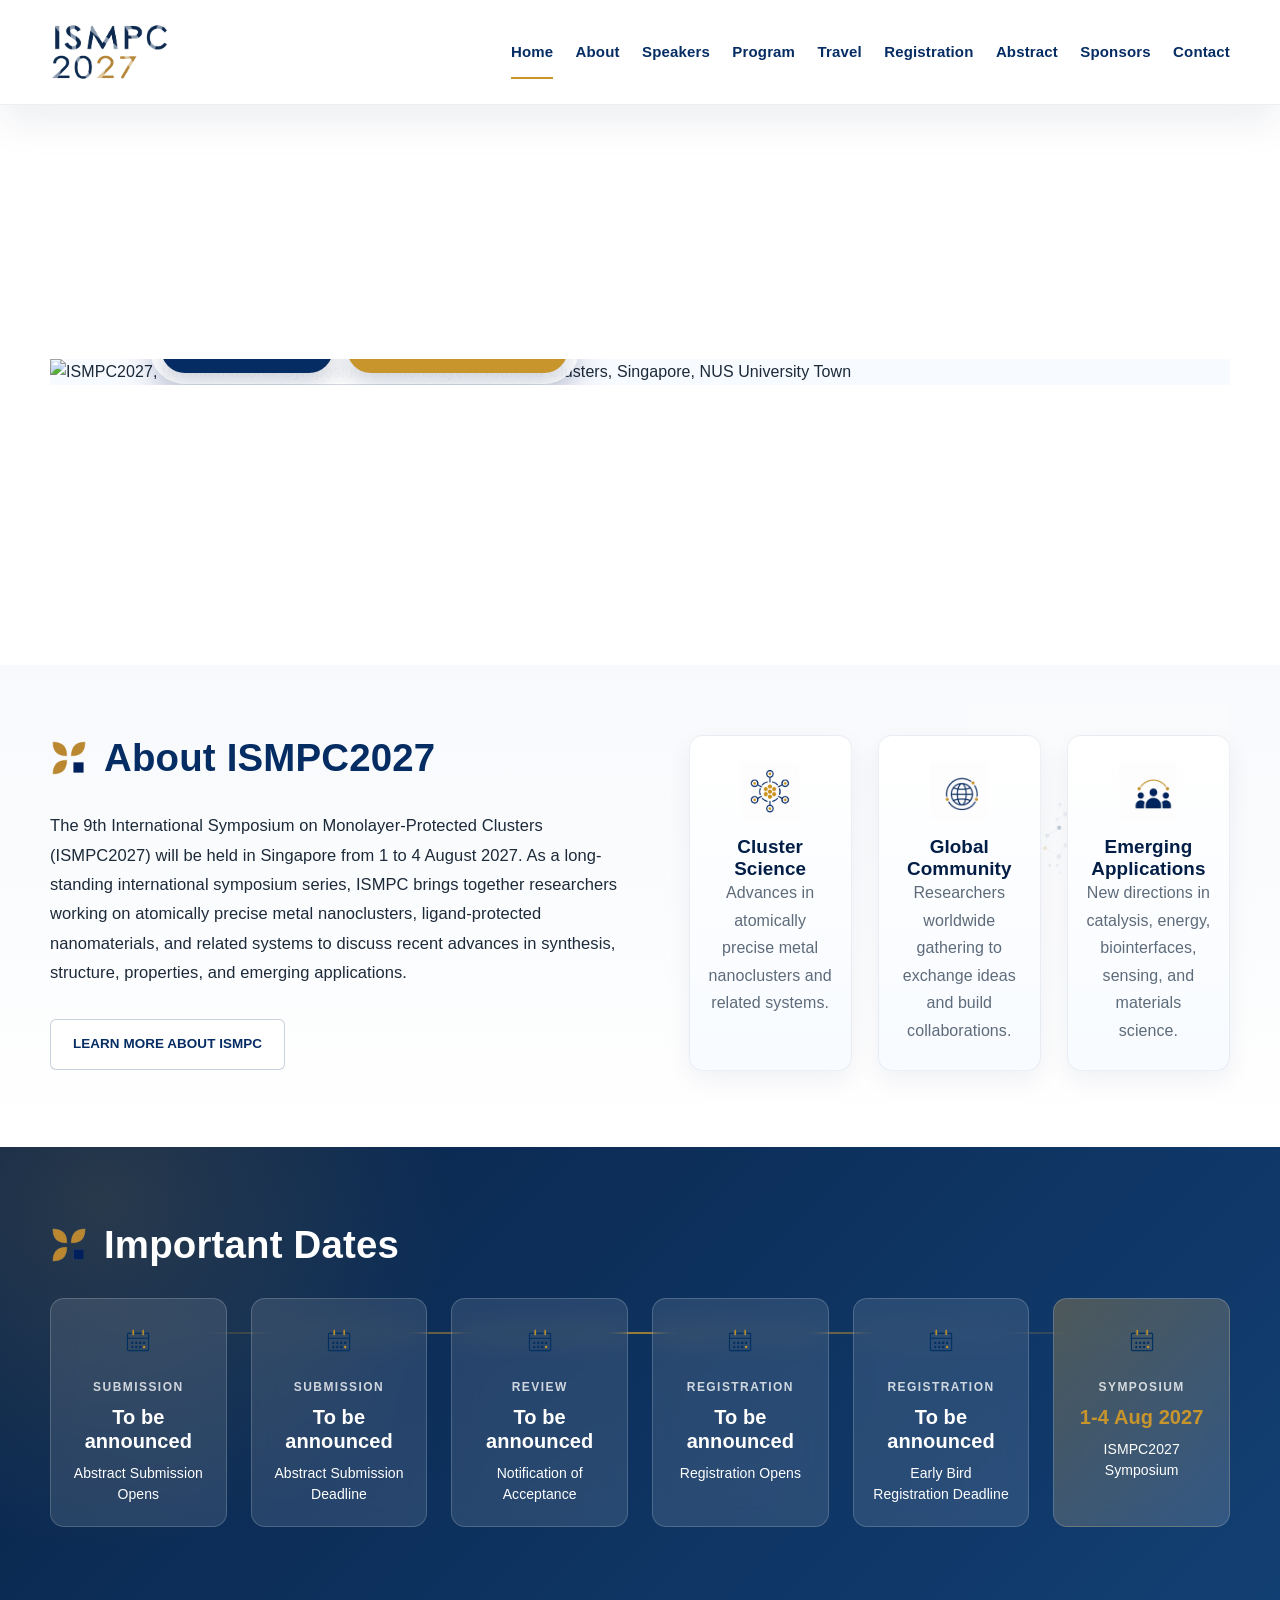
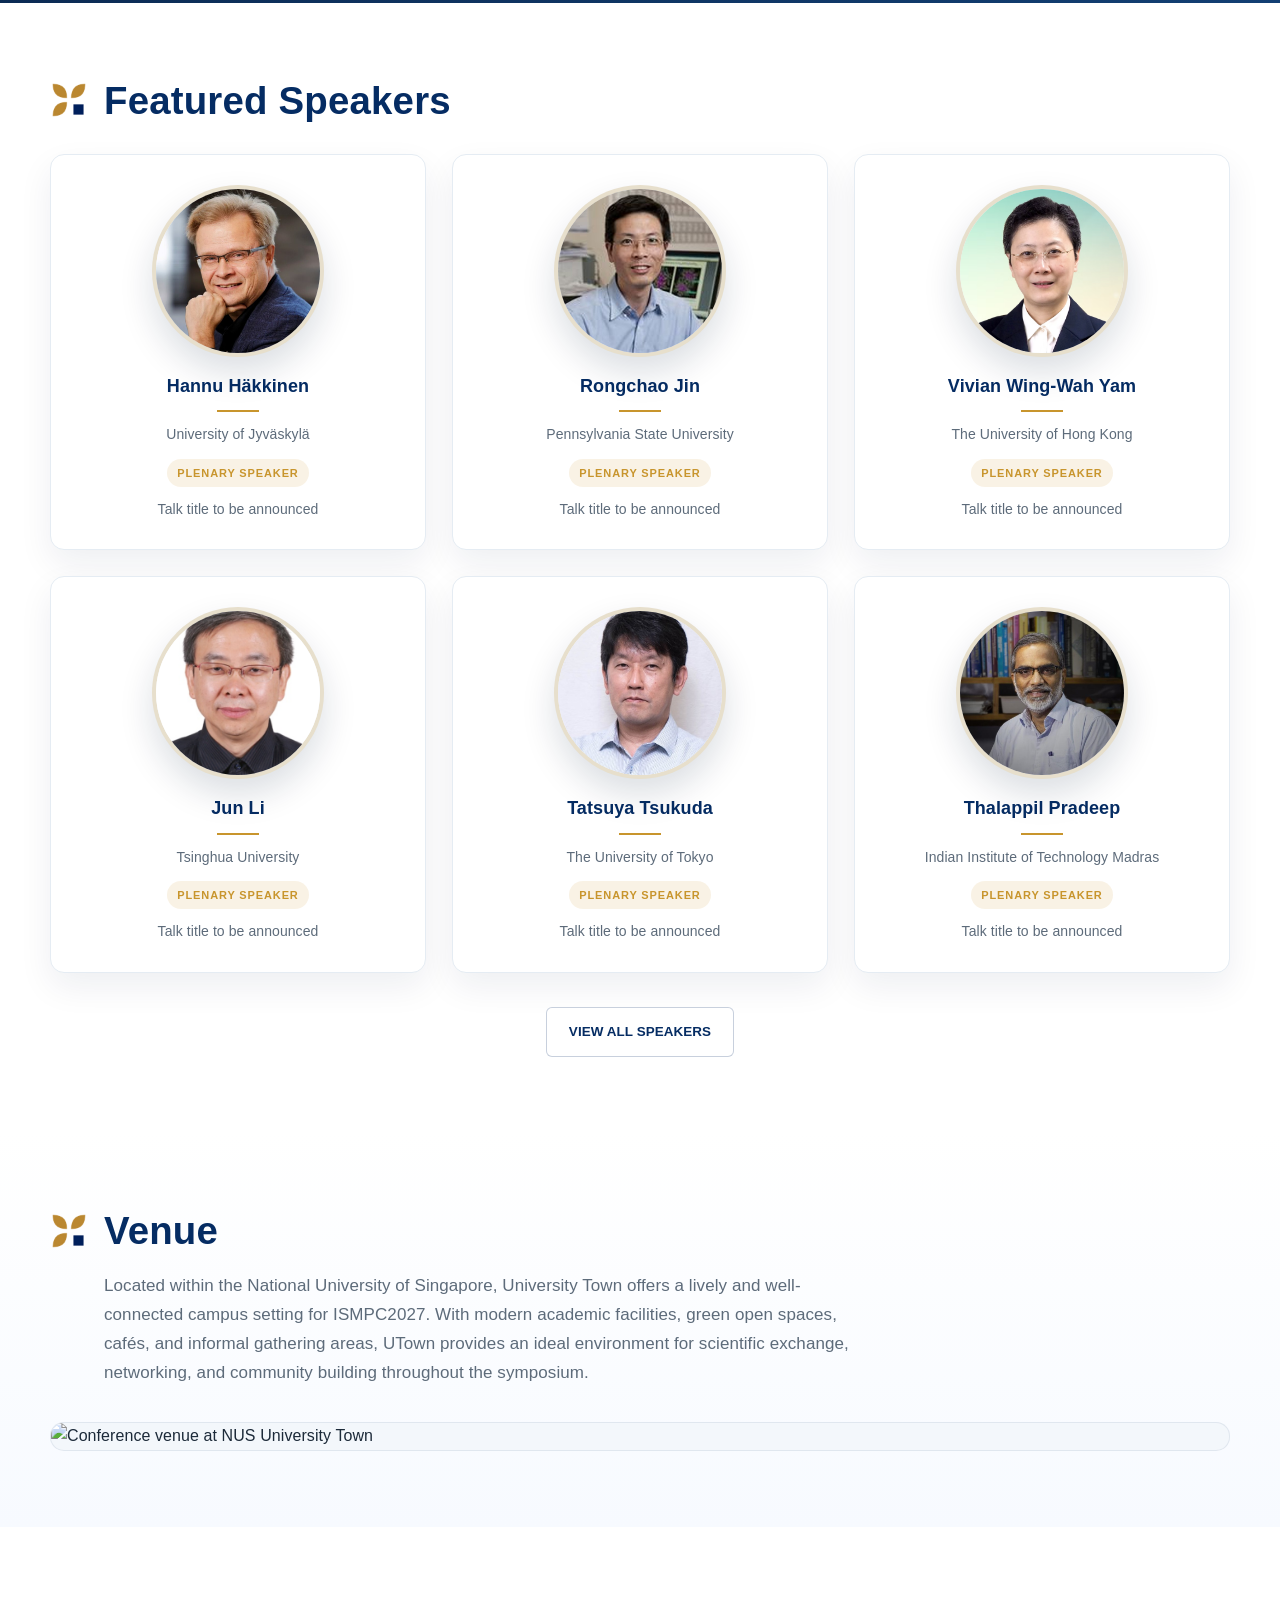
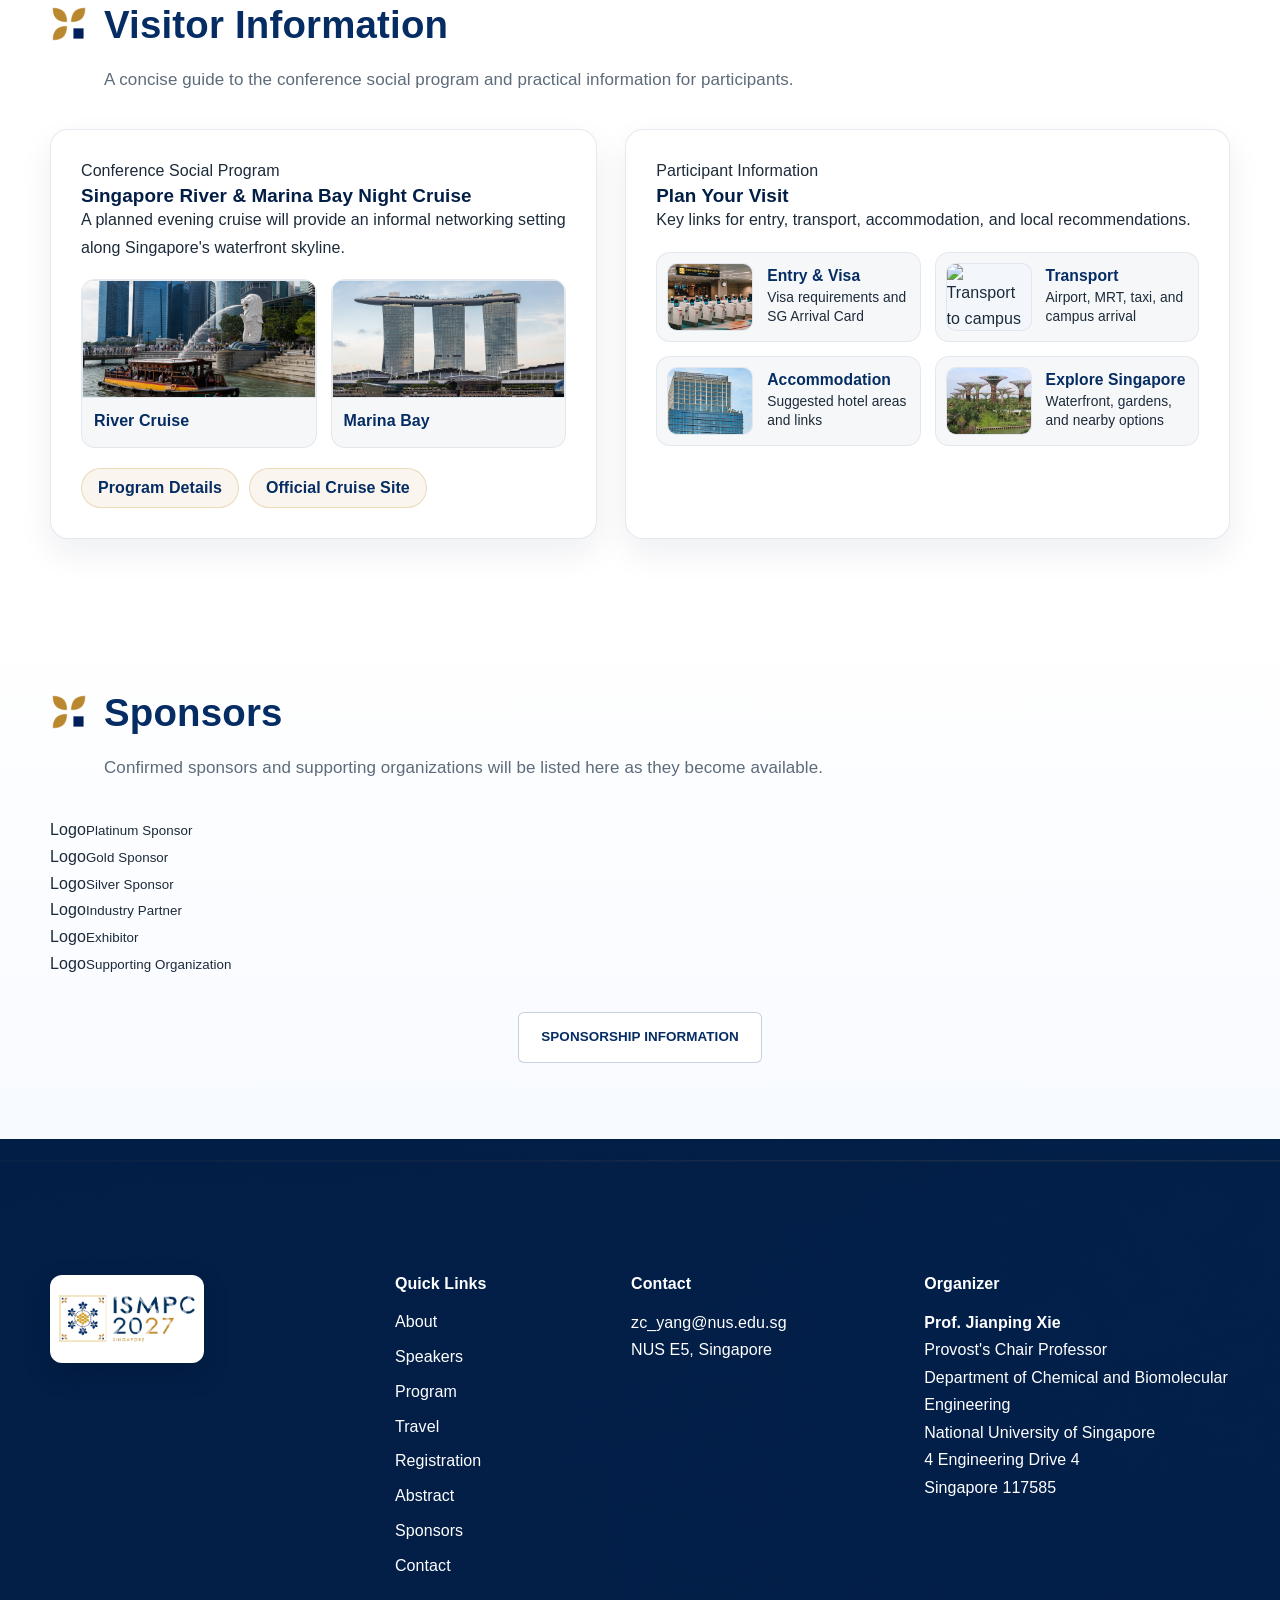
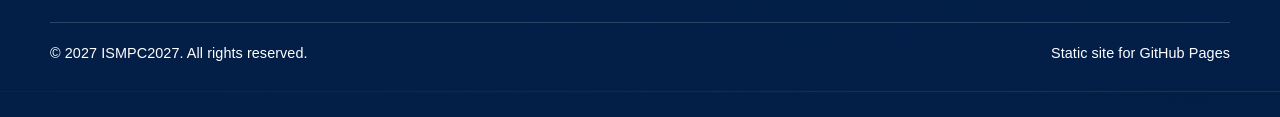
==== index.html @ ee64fe47 "Merge branch 'main' of https://github.com/K2Mount/ISMPC2027.github.io" ====
<!doctype html>
<html lang="en">
<head>
  <meta charset="utf-8">
  <meta name="viewport" content="width=device-width, initial-scale=1">
  <title>ISMPC2027 | Singapore</title>
  <meta name="description" content="Official website for ISMPC2027, the 9th International Symposium on Monolayer-Protected Clusters in Singapore, 1-4 August 2027.">
  <link rel="stylesheet" href="css/style.css?v=20260626-label-map-fix">
</head>
<body>
  <header class="site-header">
    <div class="container header-inner">
      <a class="brand logo-link" href="index.html" aria-label="ISMPC2027 home"><img class="logo-img logo-img--header" src="assets/logo/logo4.png" alt="ISMPC2027"></a>
      <button class="menu-toggle" type="button" aria-label="Toggle navigation menu" aria-expanded="false" aria-controls="site-nav"><span></span><span></span><span></span></button>
      <nav class="nav" id="site-nav" aria-label="Primary navigation">
        <a class="nav-link" href="index.html">Home</a><a class="nav-link" href="about.html">About</a><a class="nav-link" href="speakers.html">Speakers</a><a class="nav-link" href="program.html">Program</a><a class="nav-link" href="travel.html">Travel</a><a class="nav-link" href="registration.html">Registration</a><a class="nav-link" href="abstract.html">Abstract</a><a class="nav-link" href="sponsors.html">Sponsors</a><a class="nav-link" href="contact.html">Contact</a>
      </nav>
    </div>
  </header>

  <main>
    <section class="hero hero-image-mode" aria-labelledby="hero-title" style="padding:28px 0 54px;background:#fff;overflow:visible;">
      <div class="hero-artwork-wrap site-width-lock" style="position:relative;width:min(1180px,calc(100% - 48px));max-width:1180px;max-height:760px;margin:0 auto;padding:0;overflow:hidden;background:#f7faff;">
        <img class="hero-artwork" src="assets/hero/Home.png" alt="ISMPC2027, 9th International Symposium on Monolayer-Protected Clusters, Singapore, NUS University Town" style="display:block;width:100%;max-width:100%;height:auto;object-fit:contain;">
        <div class="hero-click-actions" aria-label="Hero actions" style="position:absolute;left:8.5%;bottom:6.8%;z-index:5;display:flex;flex-wrap:wrap;gap:14px;max-width:min(560px,calc(100% - 72px));padding:10px;background:rgba(255,255,255,.88);border:1px solid rgba(255,255,255,.94);border-radius:999px;box-shadow:0 14px 34px rgba(3,30,70,.18);backdrop-filter:blur(10px);">
          <a class="hero-click-btn hero-click-btn--register" href="registration.html" style="display:inline-flex;align-items:center;justify-content:center;min-width:172px;min-height:48px;padding:0 22px;border-radius:999px;background:var(--navy);color:#fff;font-size:14px;font-weight:850;line-height:1.1;letter-spacing:.025em;text-transform:uppercase;box-shadow:0 10px 24px rgba(3,30,70,.18);">Register Now</a>
          <a class="hero-click-btn hero-click-btn--abstract" href="abstract.html" style="display:inline-flex;align-items:center;justify-content:center;min-width:172px;min-height:48px;padding:0 22px;border-radius:999px;background:var(--gold);color:#fff;font-size:14px;font-weight:850;line-height:1.1;letter-spacing:.025em;text-transform:uppercase;box-shadow:0 10px 24px rgba(3,30,70,.18);">Abstract Submission</a>
        </div>
      </div>
      <div class="sr-only">
        <h1 id="hero-title">ISMPC2027</h1>
        <p>9th International Symposium on Monolayer-Protected Clusters</p>
        <p>1-4 August 2027, Singapore</p>
        <p>NUS University Town, National University of Singapore</p>
      </div>
    </section>

    <section class="section section-soft home-about-section section-with-ornament">
      <img class="section-ornament ornament-network" src="assets/ornaments/molecular-network-blue-gold.png" alt="">
      <div class="container about-grid">
        <div class="reveal">
          <div class="section-heading"><img class="section-kicker-icon" src="assets/ornaments/gold-leaf-square-motif.png" alt=""><h2 class="section-title">About ISMPC2027</h2></div>
          <p class="about-copy">The 9th International Symposium on Monolayer-Protected Clusters (ISMPC2027) will be held in Singapore from 1 to 4 August 2027. As a long-standing international symposium series, ISMPC brings together researchers working on atomically precise metal nanoclusters, ligand-protected nanomaterials, and related systems to discuss recent advances in synthesis, structure, properties, and emerging applications.</p>
          <div class="button-row"><a class="btn btn-outline" href="about.html">Learn More About ISMPC</a></div>
        </div>
        <div class="feature-row">
          <article class="feature-card reveal"><img class="feature-icon" src="assets/icons/cluster-science.png" alt=""><h3 class="card-title">Cluster Science</h3><p>Advances in atomically precise metal nanoclusters and related systems.</p></article>
          <article class="feature-card reveal"><img class="feature-icon" src="assets/icons/globe.png" alt=""><h3 class="card-title">Global Community</h3><p>Researchers worldwide gathering to exchange ideas and build collaborations.</p></article>
          <article class="feature-card reveal"><img class="feature-icon" src="assets/icons/community.png" alt=""><h3 class="card-title">Emerging Applications</h3><p>New directions in catalysis, energy, biointerfaces, sensing, and materials science.</p></article>
        </div>
      </div>
    </section>

    <section class="section home-dates-section">
      <div class="container">
        <div class="section-heading reveal"><img class="section-kicker-icon" src="assets/ornaments/gold-leaf-square-motif.png" alt=""><h2 class="section-title">Important Dates</h2></div>
        <div class="dates-timeline">
          <article class="date-card reveal"><img class="date-card-icon" src="assets/icons/calendar.png" alt=""><div class="date-card-label">Submission</div><div class="date-card-date">To be announced</div><div class="date-card-desc">Abstract Submission Opens</div></article>
          <article class="date-card reveal"><img class="date-card-icon" src="assets/icons/calendar.png" alt=""><div class="date-card-label">Submission</div><div class="date-card-date">To be announced</div><div class="date-card-desc">Abstract Submission Deadline</div></article>
          <article class="date-card reveal"><img class="date-card-icon" src="assets/icons/calendar.png" alt=""><div class="date-card-label">Review</div><div class="date-card-date">To be announced</div><div class="date-card-desc">Notification of Acceptance</div></article>
          <article class="date-card reveal"><img class="date-card-icon" src="assets/icons/calendar.png" alt=""><div class="date-card-label">Registration</div><div class="date-card-date">To be announced</div><div class="date-card-desc">Registration Opens</div></article>
          <article class="date-card reveal"><img class="date-card-icon" src="assets/icons/calendar.png" alt=""><div class="date-card-label">Registration</div><div class="date-card-date">To be announced</div><div class="date-card-desc">Early Bird Registration Deadline</div></article>
          <article class="date-card is-confirmed reveal"><img class="date-card-icon" src="assets/icons/calendar.png" alt=""><div class="date-card-label">Symposium</div><div class="date-card-date">1-4 Aug 2027</div><div class="date-card-desc">ISMPC2027 Symposium</div></article>
        </div>
      </div>
    </section>

    <section class="section">
      <div class="container">
        <div class="section-heading reveal"><img class="section-kicker-icon" src="assets/ornaments/gold-leaf-square-motif.png" alt=""><h2 class="section-title">Featured Speakers</h2></div>
        <div class="featured-speaker-grid">
        <article class="speaker-card speaker-card--large reveal"><div class="speaker-media media media-cover media-1x1 media-round"><img class="speaker-card__portrait" src="assets/speakers/hannu-hakkinen.jpg" alt="Portrait of Hannu Häkkinen" loading="lazy"></div><h3>Hannu Häkkinen</h3><p>University of Jyväskylä</p><span class="tag tag--plenary">Plenary Speaker</span><p>Talk title to be announced</p></article>
        <article class="speaker-card speaker-card--large reveal"><div class="speaker-media media media-cover media-1x1 media-round"><img class="speaker-card__portrait" src="assets/speakers/rongchao-jin.jpg" alt="Portrait of Rongchao Jin" loading="lazy"></div><h3>Rongchao Jin</h3><p>Pennsylvania State University</p><span class="tag tag--plenary">Plenary Speaker</span><p>Talk title to be announced</p></article>
        <article class="speaker-card speaker-card--large reveal"><div class="speaker-media media media-cover media-1x1 media-round"><img class="speaker-card__portrait" src="assets/speakers/vivian-wing-wah-yam.jpg" alt="Portrait of Vivian Wing-Wah Yam" loading="lazy"></div><h3>Vivian Wing-Wah Yam</h3><p>The University of Hong Kong</p><span class="tag tag--plenary">Plenary Speaker</span><p>Talk title to be announced</p></article>
        <article class="speaker-card speaker-card--large reveal"><div class="speaker-media media media-cover media-1x1 media-round"><img class="speaker-card__portrait" src="assets/speakers/jun-li.jpg" alt="Portrait of Jun Li" loading="lazy"></div><h3>Jun Li</h3><p>Tsinghua University</p><span class="tag tag--plenary">Plenary Speaker</span><p>Talk title to be announced</p></article>
        <article class="speaker-card speaker-card--large reveal"><div class="speaker-media media media-cover media-1x1 media-round"><img class="speaker-card__portrait" src="assets/speakers/tatsuya-tsukuda.jpg" alt="Portrait of Tatsuya Tsukuda" loading="lazy"></div><h3>Tatsuya Tsukuda</h3><p>The University of Tokyo</p><span class="tag tag--plenary">Plenary Speaker</span><p>Talk title to be announced</p></article>
        <article class="speaker-card speaker-card--large reveal"><div class="speaker-media media media-cover media-1x1 media-round"><img class="speaker-card__portrait" src="assets/speakers/thalappil-pradeep.jpg" alt="Portrait of Thalappil Pradeep" loading="lazy"></div><h3>Thalappil Pradeep</h3><p>Indian Institute of Technology Madras</p><span class="tag tag--plenary">Plenary Speaker</span><p>Talk title to be announced</p></article>
        </div>
        <div class="section-action"><a class="btn btn-outline" href="speakers.html">View All Speakers</a></div>
      </div>
    </section>

    <section id="venue" class="section section-soft home-venue-section">
      <div class="container">
        <div class="section-heading reveal"><img class="section-kicker-icon" src="assets/ornaments/gold-leaf-square-motif.png" alt=""><h2 class="section-title">Venue</h2></div>
        <p class="section-subtitle home-module-subtitle reveal">Located within the National University of Singapore, University Town offers a lively and well-connected campus setting for ISMPC2027. With modern academic facilities, green open spaces, cafés, and informal gathering areas, UTown provides an ideal environment for scientific exchange, networking, and community building throughout the symposium.</p>

        <div class="home-venue-image-card reveal">
          <div class="home-venue-image media media-cover">
            <img src="assets/venue/UT3.jpg" alt="Conference venue at NUS University Town" loading="lazy">
          </div>
        </div>
      </div>
    </section>

    <section id="travel" class="section visitor-section visitor-section--duo">
      <div class="container visitor-container">
        <div class="section-heading reveal"><img class="section-kicker-icon" src="assets/ornaments/gold-leaf-square-motif.png" alt=""><h2 class="section-title">Visitor Information</h2></div>
        <p class="section-subtitle home-module-subtitle reveal">A concise guide to the conference social program and practical information for participants.</p>

        <div class="home-visitor-duo reveal" style="display:grid;grid-template-columns:minmax(0,.95fr) minmax(0,1.05fr);gap:28px;align-items:stretch;width:100%;">
          <article class="home-visitor-panel home-visitor-panel--social" style="display:flex;flex-direction:column;min-width:0;overflow:hidden;background:#fff;border:1px solid rgba(5,44,99,.10);border-radius:18px;box-shadow:0 14px 34px rgba(3,30,70,.07);">
            <div class="home-visitor-panel-head" style="padding:28px 30px 18px;">
              <span class="home-card-kicker gold-pill-label">Conference Social Program</span>
              <h3>Singapore River &amp; Marina Bay Night Cruise</h3>
              <p>A planned evening cruise will provide an informal networking setting along Singapore's waterfront skyline.</p>
            </div>
            <div class="home-social-mini-grid" style="display:grid;grid-template-columns:repeat(2,minmax(0,1fr));gap:14px;padding:0 30px 20px;">
              <div class="home-mini-photo-card" style="overflow:hidden;min-width:0;background:rgba(5,44,99,.035);border:1px solid rgba(5,44,99,.08);border-radius:14px;"><div class="media media-cover" style="display:block;width:100%;height:118px;min-height:118px;max-height:118px;aspect-ratio:auto;border-radius:0;"><img src="assets/travel/photo-bumboat.jpg" alt="Singapore River bumboat cruise" loading="lazy" style="width:100%;height:100%;object-fit:cover;"></div><span style="display:block;padding:10px 12px 12px;color:var(--navy);font-weight:800;">River Cruise</span></div>
              <div class="home-mini-photo-card" style="overflow:hidden;min-width:0;background:rgba(5,44,99,.035);border:1px solid rgba(5,44,99,.08);border-radius:14px;"><div class="media media-cover" style="display:block;width:100%;height:118px;min-height:118px;max-height:118px;aspect-ratio:auto;border-radius:0;"><img src="assets/travel/photo-marina-bay.jpg" alt="Marina Bay skyline" loading="lazy" style="width:100%;height:100%;object-fit:cover;"></div><span style="display:block;padding:10px 12px 12px;color:var(--navy);font-weight:800;">Marina Bay</span></div>
            </div>
            <div class="home-card-links" style="display:flex;flex-wrap:wrap;gap:10px;margin:auto 30px 30px;padding-top:0;"><a href="travel.html#river-cruise" style="display:inline-flex;align-items:center;justify-content:center;min-height:40px;padding:9px 16px;color:var(--navy);font-weight:750;line-height:1.2;text-align:center;background:rgba(250,246,239,.96);border:1px solid rgba(197,145,45,.28);border-radius:999px;">Program Details</a><a href="https://rivercruise.com.sg/" target="_blank" rel="noopener" style="display:inline-flex;align-items:center;justify-content:center;min-height:40px;padding:9px 16px;color:var(--navy);font-weight:750;line-height:1.2;text-align:center;background:rgba(250,246,239,.96);border:1px solid rgba(197,145,45,.28);border-radius:999px;">Official Cruise Site</a></div>
          </article>

          <article class="home-visitor-panel home-visitor-panel--participant" style="display:flex;flex-direction:column;min-width:0;overflow:hidden;background:#fff;border:1px solid rgba(5,44,99,.10);border-radius:18px;box-shadow:0 14px 34px rgba(3,30,70,.07);">
            <div class="home-visitor-panel-head" style="padding:28px 30px 18px;">
              <span class="home-card-kicker gold-pill-label">Participant Information</span>
              <h3>Plan Your Visit</h3>
              <p>Key links for entry, transport, accommodation, and local recommendations.</p>
            </div>
            <div class="participant-mini-card-grid" style="display:grid;grid-template-columns:repeat(2,minmax(0,1fr));gap:14px;padding:0 30px 30px;">
              <a class="participant-mini-card" href="travel.html#entry" style="display:grid;grid-template-columns:86px minmax(0,1fr);gap:14px;align-items:center;min-width:0;padding:10px;background:rgba(5,44,99,.035);border:1px solid rgba(5,44,99,.08);border-radius:14px;"><div class="media media-cover" style="width:86px;height:68px;min-height:68px;max-height:68px;aspect-ratio:auto;border-radius:10px;"><img src="assets/travel/immigration.jpg" alt="Entry and visa information" loading="lazy" style="width:100%;height:100%;object-fit:cover;"></div><span style="display:block;min-width:0;"><strong style="display:block;margin:0 0 4px;color:var(--navy);font-size:.98rem;line-height:1.2;">Entry &amp; Visa</strong><small style="display:block;color:var(--muted);font-size:.86rem;line-height:1.35;">Visa requirements and SG Arrival Card</small></span></a>
              <a class="participant-mini-card" href="travel.html#transport" style="display:grid;grid-template-columns:86px minmax(0,1fr);gap:14px;align-items:center;min-width:0;padding:10px;background:rgba(5,44,99,.035);border:1px solid rgba(5,44,99,.08);border-radius:14px;"><div class="media media-cover" style="width:86px;height:68px;min-height:68px;max-height:68px;aspect-ratio:auto;border-radius:10px;"><img src="assets/venue/UT1.jpg" alt="Transport to campus" loading="lazy" style="width:100%;height:100%;object-fit:cover;"></div><span style="display:block;min-width:0;"><strong style="display:block;margin:0 0 4px;color:var(--navy);font-size:.98rem;line-height:1.2;">Transport</strong><small style="display:block;color:var(--muted);font-size:.86rem;line-height:1.35;">Airport, MRT, taxi, and campus arrival</small></span></a>
              <a class="participant-mini-card" href="travel.html#hotels" style="display:grid;grid-template-columns:86px minmax(0,1fr);gap:14px;align-items:center;min-width:0;padding:10px;background:rgba(5,44,99,.035);border:1px solid rgba(5,44,99,.08);border-radius:14px;"><div class="media media-cover" style="width:86px;height:68px;min-height:68px;max-height:68px;aspect-ratio:auto;border-radius:10px;"><img src="assets/travel/hotel-citadines.jpg" alt="Accommodation near campus" loading="lazy" style="width:100%;height:100%;object-fit:cover;"></div><span style="display:block;min-width:0;"><strong style="display:block;margin:0 0 4px;color:var(--navy);font-size:.98rem;line-height:1.2;">Accommodation</strong><small style="display:block;color:var(--muted);font-size:.86rem;line-height:1.35;">Suggested hotel areas and links</small></span></a>
              <a class="participant-mini-card" href="travel.html#explore" style="display:grid;grid-template-columns:86px minmax(0,1fr);gap:14px;align-items:center;min-width:0;padding:10px;background:rgba(5,44,99,.035);border:1px solid rgba(5,44,99,.08);border-radius:14px;"><div class="media media-cover" style="width:86px;height:68px;min-height:68px;max-height:68px;aspect-ratio:auto;border-radius:10px;"><img src="assets/travel/photo-gardens-by-the-bay.jpg" alt="Explore Singapore" loading="lazy" style="width:100%;height:100%;object-fit:cover;"></div><span style="display:block;min-width:0;"><strong style="display:block;margin:0 0 4px;color:var(--navy);font-size:.98rem;line-height:1.2;">Explore Singapore</strong><small style="display:block;color:var(--muted);font-size:.86rem;line-height:1.35;">Waterfront, gardens, and nearby options</small></span></a>
            </div>
          </article>
        </div>
      </div>
    </section>

    <section class="section sponsors-section section-soft" id="sponsors">
      <div class="container">
        <div class="section-heading reveal"><img class="section-kicker-icon" src="assets/ornaments/gold-leaf-square-motif.png" alt=""><h2 class="section-title">Sponsors</h2></div>
        <p class="section-subtitle home-module-subtitle reveal">Confirmed sponsors and supporting organizations will be listed here as they become available.</p>
        <div class="sponsor-logo-grid sponsor-logo-grid--home reveal" aria-label="Future sponsor logo placeholders">
          <div class="sponsor-logo-slot"><span>Logo</span><small>Platinum Sponsor</small></div>
          <div class="sponsor-logo-slot"><span>Logo</span><small>Gold Sponsor</small></div>
          <div class="sponsor-logo-slot"><span>Logo</span><small>Silver Sponsor</small></div>
          <div class="sponsor-logo-slot"><span>Logo</span><small>Industry Partner</small></div>
          <div class="sponsor-logo-slot"><span>Logo</span><small>Exhibitor</small></div>
          <div class="sponsor-logo-slot"><span>Logo</span><small>Supporting Organization</small></div>
        </div>
        <div class="section-action"><a class="btn btn-outline" href="sponsors.html">Sponsorship Information</a></div>
      </div>
    </section>
  </main>

  <footer class="site-footer">
    <div class="container footer-main">
      <div class="footer-brand-wrap">
        <div class="footer-brand">
          <span class="footer-logo-panel footer-logo-panel--wide"><img class="footer-logo-image" src="assets/logo/logo1.png" alt="ISMPC2027"></span>
          <div class="footer-brand-text"><strong></strong><span></span><span></span></div>
        </div>
      </div>
      <div><h3>Quick Links</h3><ul><li><a href="about.html">About</a></li><li><a href="speakers.html">Speakers</a></li><li><a href="program.html">Program</a></li><li><a href="travel.html">Travel</a></li><li><a href="registration.html">Registration</a></li><li><a href="abstract.html">Abstract</a></li><li><a href="sponsors.html">Sponsors</a></li><li><a href="contact.html">Contact</a></li></ul></div>
      <div><h3>Contact</h3><p><a href="mailto:zc_yang@nus.edu.sg">zc_yang@nus.edu.sg</a></p><p>NUS E5, Singapore</p></div>
      <div><h3>Organizer</h3><p><strong>Prof. Jianping Xie</strong></p><p>Provost's Chair Professor<br>Department of Chemical and Biomolecular Engineering<br>National University of Singapore<br>4 Engineering Drive 4<br>Singapore 117585</p></div>
    </div>
    <div class="container footer-bottom"><span>&copy; 2027 ISMPC2027. All rights reserved.</span><span>Static site for GitHub Pages</span></div>
  </footer>
  <script src="js/main.js"></script>
</body>
</html>
---- css/style.css ----
:root {
  --navy: #052C63;
  --deep-navy: #031E46;
  --blue: #0A3A7A;
  --mist-blue: #DCE8F3;
  --pale-blue: #F3F7FB;
  --gold: #C8952D;
  --soft-gold: #E2C37C;
  --text-dark: #1C2A39;
  --text-muted: #5D6B7A;
  --white: #FFFFFF;
  --border-light: #E5ECF3;
  --font-display: "Aptos Display", "Inter", "Segoe UI", "Helvetica Neue", Arial, sans-serif;
  --font-body: "Aptos", "Inter", "Segoe UI", "Helvetica Neue", Arial, sans-serif;
  --shadow-soft: 0 18px 45px rgba(3, 30, 70, 0.09);
  --shadow-card: 0 14px 34px rgba(3, 30, 70, 0.07);
}

* {
  box-sizing: border-box;
}

html {
  scroll-behavior: smooth;
}

body {
  margin: 0;
  color: var(--text-dark);
  background: var(--white);
  font-family: var(--font-body);
  font-size: 16px;
  line-height: 1.7;
}

img {
  display: block;
  max-width: 100%;
}

a {
  color: inherit;
  text-decoration: none;
}

a:focus-visible,
button:focus-visible {
  outline: 3px solid rgba(200, 149, 45, 0.48);
  outline-offset: 4px;
}

.container {
  width: min(1180px, calc(100% - 48px));
  margin: 0 auto;
}

.section {
  position: relative;
  overflow: hidden;
  padding: 96px 0;
}

.section--pale {
  background: linear-gradient(180deg, var(--pale-blue), #fff);
}

.section-header {
  max-width: 790px;
  margin-bottom: 38px;
}

.section-kicker {
  display: inline-flex;
  align-items: center;
  gap: 10px;
  margin-bottom: 10px;
  color: var(--gold);
  font-family: var(--font-display);
  font-size: 0.78rem;
  font-weight: 800;
  letter-spacing: 0.13em;
  text-transform: uppercase;
}

.section-kicker-icon {
  width: 24px;
  height: 24px;
  object-fit: contain;
}

h1,
h2,
h3,
.nav,
.btn,
.hero-title {
  font-family: var(--font-display);
}

h1,
h2,
h3 {
  margin: 0;
  color: var(--deep-navy);
  line-height: 1.14;
}

h1 {
  font-size: clamp(3rem, 7.2vw, 6.35rem);
  font-weight: 850;
  letter-spacing: 0;
}

h2 {
  font-size: clamp(1.95rem, 4vw, 3.15rem);
  font-weight: 820;
}

h3 {
  font-size: 1.18rem;
  font-weight: 780;
}

p {
  margin: 0;
}

.lead {
  max-width: 790px;
  color: var(--text-muted);
  font-size: 1.07rem;
  line-height: 1.78;
}

.site-header {
  position: sticky;
  top: 0;
  z-index: 30;
  background: rgba(255, 255, 255, 0.96);
  border-bottom: 1px solid var(--border-light);
  backdrop-filter: blur(14px);
}

.header-inner {
  min-height: 74px;
  display: flex;
  align-items: center;
  justify-content: space-between;
  gap: 22px;
}

.brand {
  display: inline-flex;
  align-items: center;
  min-width: 188px;
}

.brand img {
  width: 168px;
  height: auto;
}

.nav {
  display: flex;
  align-items: center;
  gap: 2px;
}

.nav a {
  position: relative;
  padding: 24px 8px;
  color: var(--navy);
  font-size: 0.88rem;
  font-weight: 760;
  letter-spacing: 0;
}

.nav a::after {
  content: "";
  position: absolute;
  right: 8px;
  bottom: 18px;
  left: 8px;
  height: 2px;
  background: var(--gold);
  transform: scaleX(0);
  transform-origin: center;
  transition: transform 180ms ease;
}

.nav a:hover::after,
.nav a.is-active::after {
  transform: scaleX(1);
}

.menu-toggle {
  display: none;
  width: 44px;
  height: 44px;
  border: 1px solid var(--border-light);
  border-radius: 6px;
  background: var(--white);
  color: var(--navy);
}

.menu-toggle span {
  display: block;
  width: 20px;
  height: 2px;
  margin: 5px auto;
  background: currentColor;
}

.hero {
  min-height: 724px;
  display: grid;
  align-items: center;
  background-image: linear-gradient(90deg, rgba(255, 255, 255, 0.94), rgba(255, 255, 255, 0.72) 44%, rgba(255, 255, 255, 0.06)), url("../assets/hero/hero-bg-no-text.png");
  background-size: cover;
  background-position: center right;
  background-repeat: no-repeat;
}

.hero__text {
  width: min(675px, 100%);
  padding: 92px 0;
}

.hero-title {
  color: var(--deep-navy);
  font-weight: 900;
}

.hero__subtitle {
  margin-top: 14px;
  color: var(--navy);
  font-family: var(--font-display);
  font-size: clamp(1.26rem, 2.5vw, 1.94rem);
  font-weight: 790;
  line-height: 1.36;
}

.gold-divider {
  width: 176px;
  height: 10px;
  margin: 26px 0 20px;
  background-image: url("../assets/ornaments/gold-divider-line.png");
  background-size: contain;
  background-position: left center;
  background-repeat: no-repeat;
}

.hero__date {
  color: var(--navy);
  font-size: 1.12rem;
  font-weight: 820;
}

.hero__location-title {
  margin-top: 12px;
  color: var(--gold);
  font-size: clamp(1.5rem, 3vw, 2.35rem);
  font-weight: 900;
  letter-spacing: 0.16em;
  text-transform: uppercase;
}

.hero__venue {
  display: flex;
  align-items: flex-start;
  gap: 10px;
  margin-top: 10px;
  color: var(--text-muted);
  font-weight: 700;
  line-height: 1.5;
}

.inline-icon {
  width: 19px;
  height: 19px;
  object-fit: contain;
  flex: 0 0 auto;
  margin-top: 3px;
}

.hero__actions,
.button-row {
  display: flex;
  flex-wrap: wrap;
  gap: 14px;
  margin-top: 32px;
}

.btn {
  display: inline-flex;
  align-items: center;
  justify-content: center;
  min-height: 48px;
  padding: 13px 22px;
  border: 1px solid transparent;
  border-radius: 6px;
  font-size: 0.84rem;
  font-weight: 850;
  letter-spacing: 0.055em;
  text-transform: uppercase;
  transition: transform 180ms ease, box-shadow 180ms ease, background 180ms ease;
}

.btn:hover {
  transform: translateY(-2px);
  box-shadow: var(--shadow-soft);
}

.btn-primary {
  background: var(--navy);
  color: var(--white);
}

.btn-secondary {
  background: var(--gold);
  color: var(--white);
}

.btn-outline {
  border-color: rgba(5, 44, 99, 0.22);
  color: var(--navy);
  background: var(--white);
}

.btn[aria-disabled="true"] {
  pointer-events: none;
  opacity: 0.6;
}

.grid {
  display: grid;
  gap: 24px;
}

.grid-2 {
  grid-template-columns: repeat(2, minmax(0, 1fr));
}

.grid-3 {
  grid-template-columns: repeat(3, minmax(0, 1fr));
}

.grid-4 {
  grid-template-columns: repeat(4, minmax(0, 1fr));
}

.about-layout,
.venue-layout,
.contact-layout,
.cruise-layout {
  display: grid;
  grid-template-columns: 0.96fr 1.04fr;
  gap: 54px;
  align-items: center;
}

.card,
.feature-card,
.date-card,
.speaker-card,
.travel-card,
.info-card {
  background: var(--white);
  border: 1px solid var(--border-light);
  border-radius: 8px;
  box-shadow: var(--shadow-card);
}

.card,
.info-card {
  padding: 28px;
}

.feature-card {
  padding: 28px;
  transition: transform 180ms ease;
}

.feature-card:hover,
.speaker-card:hover,
.travel-card:hover {
  transform: translateY(-4px);
}

.feature-icon {
  width: 54px;
  height: 54px;
  display: grid;
  place-items: center;
  margin-bottom: 18px;
  border-radius: 50%;
  background: var(--pale-blue);
}

.feature-icon img {
  width: 30px;
  height: 30px;
  object-fit: contain;
}

.card p,
.feature-card p,
.date-card p,
.speaker-card p,
.travel-card p,
.info-card p {
  color: var(--text-muted);
}

.ornament-network,
.ornament-orchid {
  position: absolute;
  pointer-events: none;
  user-select: none;
}

.ornament-network {
  right: 4%;
  top: 8%;
  width: min(260px, 28vw);
  opacity: 0.22;
}

.ornament-orchid {
  right: -40px;
  bottom: -40px;
  width: min(320px, 34vw);
  opacity: 0.16;
}

.dates-row {
  display: grid;
  grid-template-columns: repeat(6, minmax(0, 1fr));
  gap: 16px;
}

.date-card {
  min-height: 156px;
  padding: 22px 18px;
}

.date-card img {
  width: 28px;
  height: 28px;
  margin-bottom: 16px;
}

.date-card strong {
  display: block;
  color: var(--navy);
  font-size: 1.02rem;
  line-height: 1.35;
}

.featured-speaker-grid,
.plenary-grid {
  display: grid;
  grid-template-columns: repeat(3, minmax(0, 1fr));
  gap: 26px;
}

.keynote-grid {
  display: grid;
  grid-template-columns: repeat(4, minmax(0, 1fr));
  gap: 20px;
}

.speaker-card {
  padding: 24px 20px;
  text-align: center;
}

.speaker-card--large {
  padding: 30px 24px;
}

.speaker-card--compact {
  padding: 20px 16px;
}

.speaker-card__portrait {
  width: 116px;
  height: 116px;
  margin: 0 auto 18px;
  border: 1px solid rgba(200, 149, 45, 0.28);
  border-radius: 50%;
  object-fit: cover;
  background: var(--pale-blue);
}

.speaker-card--large .speaker-card__portrait {
  width: 138px;
  height: 138px;
}

.speaker-card--compact .speaker-card__portrait {
  width: 92px;
  height: 92px;
}

.speaker-card h3::after {
  content: "";
  display: block;
  width: 42px;
  height: 2px;
  margin: 12px auto;
  background: var(--gold);
}

.tag {
  display: inline-block;
  margin: 14px 0 10px;
  padding: 5px 10px;
  border: 1px solid rgba(200, 149, 45, 0.28);
  border-radius: 999px;
  color: var(--gold);
  font-size: 0.76rem;
  font-weight: 820;
  letter-spacing: 0.05em;
  text-transform: uppercase;
}

.speaker-divider {
  width: min(420px, 84%);
  height: 14px;
  margin: 68px auto;
  background-image: url("../assets/ornaments/gold-divider-line.png");
  background-size: contain;
  background-position: center;
  background-repeat: no-repeat;
}

.image-frame {
  position: relative;
  overflow: hidden;
  border: 1px solid var(--border-light);
  border-radius: 8px;
  background: var(--white);
  box-shadow: var(--shadow-card);
}

.image-frame img {
  width: 100%;
  height: 100%;
  min-height: 310px;
  object-fit: cover;
}

.travel-card {
  overflow: hidden;
}

.travel-card img {
  width: 100%;
  height: 178px;
  object-fit: cover;
}

.travel-card__body {
  padding: 22px;
}

.cruise-card {
  position: relative;
  padding: 28px;
  border: 1px solid rgba(200, 149, 45, 0.3);
  border-radius: 8px;
  background: linear-gradient(135deg, rgba(226, 195, 124, 0.16), #fff 48%);
  box-shadow: var(--shadow-card);
}

.field-list {
  display: grid;
  gap: 10px;
  margin: 22px 0 0;
}

.field-list div {
  display: flex;
  gap: 10px;
  padding-bottom: 10px;
  border-bottom: 1px solid var(--border-light);
  color: var(--text-muted);
}

.field-list strong {
  min-width: 128px;
  color: var(--navy);
}

.section-action {
  margin-top: 34px;
  text-align: center;
}

.page-hero {
  position: relative;
  overflow: hidden;
  padding: 88px 0;
  background:
    linear-gradient(135deg, rgba(243, 247, 251, 0.96), rgba(255, 255, 255, 0.86)),
    url("../assets/ornaments/molecular-network-blue-gold.png");
  background-size: cover, 360px auto;
  background-position: center, right 8% center;
  background-repeat: no-repeat;
  border-bottom: 1px solid var(--border-light);
}

.page-hero p {
  max-width: 800px;
  margin-top: 16px;
  color: var(--text-muted);
  font-size: 1.1rem;
}

.meeting-timeline {
  display: grid;
  grid-template-columns: repeat(3, minmax(0, 1fr));
  gap: 16px;
}

.meeting-item {
  padding: 18px 20px;
  border-left: 3px solid var(--gold);
  border-radius: 6px;
  background: var(--white);
  box-shadow: var(--shadow-card);
}

.meeting-item strong {
  display: block;
  color: var(--navy);
}

.topic-list {
  display: grid;
  grid-template-columns: repeat(4, minmax(0, 1fr));
  gap: 16px;
  padding: 0;
  margin: 0;
  list-style: none;
}

.topic-list li {
  padding: 18px;
  border: 1px solid var(--border-light);
  border-radius: 8px;
  background: var(--white);
  color: var(--navy);
  font-weight: 760;
  box-shadow: var(--shadow-card);
}

.table-wrap {
  overflow-x: auto;
  border: 1px solid var(--border-light);
  border-radius: 8px;
  background: var(--white);
}

table {
  width: 100%;
  min-width: 680px;
  border-collapse: collapse;
}

th,
td {
  padding: 16px 18px;
  border-bottom: 1px solid var(--border-light);
  text-align: left;
}

th {
  color: var(--navy);
  background: var(--pale-blue);
}

.notice {
  padding: 28px;
  border: 1px solid rgba(200, 149, 45, 0.32);
  border-radius: 8px;
  background: linear-gradient(135deg, rgba(226, 195, 124, 0.16), #fff);
}

.site-footer {
  color: rgba(255, 255, 255, 0.86);
  background-image: linear-gradient(90deg, rgba(3, 30, 70, 0.98), rgba(3, 30, 70, 0.87)), url("../assets/footer/footer-bg-no-text.png");
  background-size: cover;
  background-position: center;
  background-repeat: no-repeat;
}

.footer-main {
  display: grid;
  grid-template-columns: 1.2fr 0.78fr 1fr 1.18fr;
  gap: 34px;
  padding: 64px 0 42px;
}

.footer-logo {
  width: 178px;
  margin-bottom: 18px;
  filter: brightness(1.18);
}

.footer-main h2,
.footer-main h3,
.footer-main strong {
  color: var(--white);
}

.footer-main h3 {
  margin-bottom: 16px;
  font-size: 1rem;
}

.footer-main ul {
  padding: 0;
  margin: 0;
  list-style: none;
}

.footer-main li + li {
  margin-top: 8px;
}

.footer-main a:hover {
  color: var(--soft-gold);
}

.footer-bottom {
  display: flex;
  flex-wrap: wrap;
  justify-content: space-between;
  gap: 16px;
  padding: 18px 0;
  border-top: 1px solid rgba(255, 255, 255, 0.16);
  font-size: 0.9rem;
}

.reveal {
  opacity: 1;
  transform: none;
}

.js .reveal {
  opacity: 0;
  transform: translateY(18px);
  transition: opacity 520ms ease, transform 520ms ease;
}

.js .reveal.is-visible {
  opacity: 1;
  transform: none;
}

@media (max-width: 1100px) {
  .nav a {
    padding-right: 6px;
    padding-left: 6px;
    font-size: 0.82rem;
  }

  .keynote-grid,
  .topic-list {
    grid-template-columns: repeat(3, minmax(0, 1fr));
  }
}

@media (max-width: 980px) {
  .menu-toggle {
    display: block;
  }

  .nav {
    position: absolute;
    top: 74px;
    right: 24px;
    left: 24px;
    display: none;
    flex-direction: column;
    align-items: stretch;
    padding: 10px;
    border: 1px solid var(--border-light);
    border-radius: 8px;
    background: var(--white);
    box-shadow: var(--shadow-soft);
  }

  .nav.is-open {
    display: flex;
  }

  .nav a {
    padding: 13px 14px;
    font-size: 0.95rem;
  }

  .about-layout,
  .venue-layout,
  .contact-layout,
  .cruise-layout,
  .grid-2,
  .grid-3,
  .grid-4,
  .footer-main {
    grid-template-columns: 1fr 1fr;
  }

  .dates-row {
    display: flex;
    overflow-x: auto;
    padding-bottom: 12px;
    scroll-snap-type: x proximity;
  }

  .date-card {
    flex: 0 0 235px;
    scroll-snap-align: start;
  }

  .featured-speaker-grid,
  .plenary-grid,
  .keynote-grid,
  .topic-list,
  .meeting-timeline {
    grid-template-columns: repeat(2, minmax(0, 1fr));
  }
}

@media (max-width: 700px) {
  .container {
    width: min(100% - 32px, 1180px);
  }

  .section {
    padding: 66px 0;
  }

  .brand img {
    width: 148px;
  }

  .hero {
    min-height: auto;
    background-position: center right 36%;
  }

  .hero__text {
    padding: 78px 0 84px;
  }

  .hero__actions,
  .button-row {
    flex-direction: column;
    align-items: stretch;
  }

  .about-layout,
  .venue-layout,
  .contact-layout,
  .cruise-layout,
  .grid-2,
  .grid-3,
  .grid-4,
  .footer-main,
  .featured-speaker-grid,
  .plenary-grid,
  .keynote-grid,
  .topic-list,
  .meeting-timeline {
    grid-template-columns: 1fr;
  }

  .field-list div {
    display: block;
  }

  .field-list strong {
    display: block;
  }

  .image-frame img {
    min-height: 230px;
  }

  .footer-bottom {
    display: block;
  }
}

@media (prefers-reduced-motion: reduce) {
  * {
    animation: none !important;
    transition: none !important;
    scroll-behavior: auto !important;
  }

  .reveal,
  .js .reveal {
    opacity: 1;
    transform: none;
  }
}

/* Visual refinement pass: logo system, Heiti SC typography, media wrappers, timeline, venue. */
:root {
  --font-display: "Heiti SC", "STHeiti", "PingFang SC", "Hiragino Sans GB", "Microsoft YaHei", "Segoe UI", Arial, sans-serif;
  --font-body: "Heiti SC", "STHeiti", "PingFang SC", "Hiragino Sans GB", "Microsoft YaHei", "Segoe UI", Arial, sans-serif;
}

html,
body,
button,
input,
textarea,
select {
  font-family: var(--font-body);
}

body {
  font-size: 16px;
  line-height: 1.68;
  letter-spacing: 0.005em;
}

p {
  line-height: 1.72;
}

h1,
h2,
h3,
h4,
.nav-link,
.btn,
.hero-title,
.section-title,
.card-title {
  font-family: var(--font-display);
  letter-spacing: 0.005em;
}

.container {
  width: min(1180px, calc(100% - 48px));
}

.section {
  padding: 76px 0;
}

.section-compact {
  padding: 56px 0;
}

.section-soft {
  background: linear-gradient(180deg, #ffffff 0%, #f7faff 100%);
}

.logo-img {
  display: block;
  height: auto;
  object-fit: contain;
  flex-shrink: 0;
}

.logo-img--header {
  width: clamp(210px, 22vw, 320px);
  max-height: 76px;
}

.logo-img--compact {
  width: clamp(150px, 18vw, 230px);
  max-height: 62px;
}

.logo-img--wordmark {
  width: clamp(140px, 18vw, 260px);
  max-height: 74px;
}

.logo-img--mark {
  width: 96px;
  height: 96px;
  object-fit: contain;
}

.site-header {
  z-index: 50;
  background: rgba(255, 255, 255, 0.96);
  backdrop-filter: blur(10px);
  border-bottom: 1px solid rgba(5,44,99,0.08);
}

.header-inner {
  min-height: 104px;
  gap: 34px;
}

.logo-link,
.brand {
  display: flex;
  align-items: center;
  min-width: 0;
}

.logo-link picture,
.brand picture {
  display: block;
}

.brand img,
.logo-link img {
  width: clamp(210px, 22vw, 320px);
  max-height: 76px;
}

.nav {
  gap: clamp(14px, 1.75vw, 28px);
}

.nav a,
.nav-link {
  color: var(--navy);
  font-size: 15px;
  font-weight: 700;
  padding: 9px 0;
  letter-spacing: 0.01em;
}

.nav a::after {
  left: 0;
  right: 0;
  bottom: -5px;
  height: 2px;
}

.section-heading {
  display: flex;
  align-items: center;
  gap: 16px;
  margin-bottom: 32px;
}

.section-kicker-icon {
  width: 38px;
  height: 38px;
  object-fit: contain;
  flex: 0 0 38px;
}

.section-title {
  margin: 0;
  color: var(--navy);
  font-size: clamp(30px, 3vw, 42px);
  line-height: 1.12;
  font-weight: 800;
}

.section-subtitle {
  max-width: 760px;
  margin: -12px 0 34px 54px;
  color: var(--text-muted);
  font-size: 17px;
  line-height: 1.7;
}

.hero {
  position: relative;
  min-height: 560px;
  display: flex;
  align-items: center;
  background-image: linear-gradient(90deg, rgba(255,255,255,0.96), rgba(255,255,255,0.72) 42%, rgba(255,255,255,0.08)), url("../assets/hero/hero-bg-no-text.png");
  overflow: hidden;
}

.hero__content {
  position: relative;
  z-index: 2;
}

.hero__text {
  max-width: 620px;
  padding: 72px 0 74px;
}

.hero-title {
  margin: 0 0 20px;
  font-size: clamp(56px, 7vw, 104px);
  line-height: 0.95;
  letter-spacing: 0.02em;
  color: var(--navy);
  font-weight: 850;
}

.hero-subtitle,
.hero__subtitle {
  font-size: clamp(24px, 2.7vw, 42px);
  line-height: 1.18;
  color: var(--navy);
  font-weight: 700;
  margin: 0 0 24px;
}

.hero-divider,
.gold-divider {
  width: min(520px, 100%);
  height: 14px;
  margin: 0 0 22px;
  background-image: url("../assets/ornaments/gold-divider-line.png");
  background-repeat: no-repeat;
  background-size: 100% auto;
  background-position: center left;
}

.hero-location-title,
.hero__location-title {
  margin: 12px 0 18px;
  color: var(--gold);
  font-size: clamp(28px, 3vw, 46px);
  letter-spacing: 0.24em;
  font-weight: 700;
  text-transform: uppercase;
}

.dates-timeline {
  position: relative;
  display: grid;
  grid-template-columns: repeat(6, 1fr);
  gap: 24px;
  align-items: stretch;
}

.dates-timeline::before {
  content: "";
  position: absolute;
  left: 4%;
  right: 4%;
  top: 34px;
  height: 2px;
  background: linear-gradient(90deg, transparent, rgba(200,149,45,0.75), transparent);
  z-index: 0;
}

.date-card {
  position: relative;
  z-index: 1;
  border: 1px solid rgba(5,44,99,0.08);
  border-radius: 14px;
  box-shadow: 0 12px 30px rgba(3, 30, 70, 0.08);
  padding: 24px 18px 22px;
  min-height: 170px;
  text-align: center;
  transition: transform 0.2s ease, box-shadow 0.2s ease;
}

.date-card:hover {
  transform: translateY(-3px);
  box-shadow: 0 16px 36px rgba(3, 30, 70, 0.12);
}

.date-card-icon,
.date-card img {
  width: 38px;
  height: 38px;
  object-fit: contain;
  margin: 0 auto 16px;
}

.date-card-label {
  color: var(--gold);
  font-size: 12px;
  font-weight: 850;
  text-transform: uppercase;
  letter-spacing: 0.12em;
  margin-bottom: 8px;
}

.date-card-date {
  color: var(--navy);
  font-size: 20px;
  font-weight: 850;
  line-height: 1.2;
  margin-bottom: 10px;
}

.date-card-desc {
  color: var(--text-muted);
  font-size: 14px;
  line-height: 1.45;
}

.date-card.is-confirmed {
  border-color: rgba(200,149,45,0.38);
  background: linear-gradient(180deg, #ffffff 0%, #fffaf0 100%);
}

.date-card.is-confirmed .date-card-date {
  color: var(--gold);
}

.about-grid {
  display: grid;
  grid-template-columns: minmax(0, 1.05fr) minmax(0, 1fr);
  gap: 70px;
  align-items: center;
}

.about-copy {
  color: var(--text-dark);
  font-size: 16.5px;
  line-height: 1.78;
}

.feature-row {
  display: grid;
  grid-template-columns: repeat(3, 1fr);
  gap: 26px;
}

.feature-card {
  position: relative;
  text-align: center;
  padding: 26px 18px;
  border-radius: 14px;
  background: linear-gradient(180deg, #ffffff 0%, #f8fbff 100%);
  border: 1px solid rgba(5,44,99,0.07);
  box-shadow: 0 10px 26px rgba(3, 30, 70, 0.06);
}

.feature-card .feature-icon,
.feature-icon {
  width: 58px;
  height: 58px;
  object-fit: contain;
  margin: 0 auto 16px;
  border-radius: 0;
  background: transparent;
}

.media {
  position: relative;
  overflow: hidden;
  background: var(--pale-blue);
  border-radius: 14px;
  border: 1px solid rgba(5,44,99,0.08);
}

.media > img {
  width: 100%;
  height: 100%;
  display: block;
}

.media-cover > img {
  object-fit: cover;
}

.media-contain > img {
  object-fit: contain;
}

.media-1x1 {
  aspect-ratio: 1 / 1;
}

.media-4x3 {
  aspect-ratio: 4 / 3;
}

.media-16x9 {
  aspect-ratio: 16 / 9;
}

.media-round {
  border-radius: 50%;
}

.venue-showcase {
  display: grid;
  grid-template-columns: minmax(0, 0.95fr) minmax(0, 1.45fr);
  gap: 38px;
  align-items: stretch;
  background: linear-gradient(135deg, #f7faff 0%, #ffffff 100%);
  border-radius: 18px;
  overflow: hidden;
  border: 1px solid rgba(5,44,99,0.08);
  box-shadow: 0 14px 36px rgba(3, 30, 70, 0.08);
}

.venue-copy-panel {
  padding: 44px 42px;
}

.venue-copy-panel h3 {
  font-size: clamp(24px, 2.4vw, 34px);
  margin-bottom: 18px;
}

.venue-copy-panel p + p {
  margin-top: 16px;
}

.venue-image-panel {
  min-height: 380px;
  overflow: hidden;
  border-radius: 0;
  border: 0;
}

.venue-image-panel img {
  width: 100%;
  height: 100%;
  min-height: 380px;
  object-fit: cover;
}

.venue-facts {
  display: grid;
  grid-template-columns: repeat(2, minmax(0, 1fr));
  gap: 14px;
  margin-top: 28px;
}

.venue-fact {
  padding: 14px 16px;
  background: #fff;
  border: 1px solid rgba(5,44,99,0.08);
  border-left: 3px solid var(--gold);
  border-radius: 10px;
}

.venue-fact strong,
.venue-fact span {
  display: block;
}

.venue-fact strong {
  color: var(--navy);
  font-size: 0.86rem;
}

.venue-fact span {
  color: var(--text-muted);
  font-size: 0.92rem;
}

.speaker-name,
.speaker-card h3 {
  color: var(--navy);
  font-size: 18px;
  font-weight: 850;
  line-height: 1.3;
}

.speaker-affiliation,
.speaker-card p {
  color: var(--text-muted);
  font-size: 14px;
  line-height: 1.45;
}

.speaker-type,
.tag {
  display: inline-flex;
  margin-bottom: 12px;
  padding: 5px 10px;
  border-radius: 999px;
  background: rgba(200,149,45,0.12);
  color: var(--gold);
  font-size: 11px;
  font-weight: 850;
  text-transform: uppercase;
  letter-spacing: 0.08em;
  border: 0;
}

.speaker-card {
  border-radius: 14px;
}

.speaker-card__portrait {
  object-fit: cover;
}

.site-footer {
  position: relative;
  color: #fff;
  background-color: var(--deep-navy);
  background-image: linear-gradient(90deg, rgba(3,30,70,0.9), rgba(3,30,70,0.76)), url("../assets/footer/footer-bg-no-text.png");
  padding: 72px 0 34px;
  overflow: hidden;
}

.footer-brand {
  display: flex;
  align-items: center;
  gap: 18px;
}

.footer-logo-panel {
  width: 104px;
  height: 104px;
  padding: 8px;
  border-radius: 10px;
  background: #fff;
  box-shadow: 0 10px 28px rgba(0,0,0,0.15);
  flex: 0 0 104px;
}

.footer-logo-panel img {
  width: 100%;
  height: 100%;
  object-fit: contain;
}

.footer-brand-text {
  display: grid;
  gap: 4px;
}

.footer-brand-text strong {
  color: #fff;
  font-size: 1.35rem;
}

.footer-brand-text span {
  color: rgba(255,255,255,0.82);
}

.footer-logo-mark {
  width: 96px;
  height: 96px;
}

.page-hero-logo-mark {
  position: absolute;
  right: 5%;
  bottom: 10%;
  width: min(150px, 18vw);
  height: auto;
  opacity: 0.08;
  pointer-events: none;
  user-select: none;
}

@media (max-width: 1100px) {
  .dates-timeline {
    grid-template-columns: repeat(3, 1fr);
  }

  .dates-timeline::before {
    display: none;
  }

  .about-grid,
  .venue-showcase {
    grid-template-columns: 1fr;
  }

  .venue-image-panel {
    min-height: 300px;
  }
}

@media (max-width: 920px) {
  .header-inner {
    min-height: 78px;
  }

  .nav {
    top: 78px;
    gap: 18px;
  }

  .brand img,
  .logo-link img,
  .logo-img--header,
  .logo-img--compact,
  .logo-img--wordmark {
    width: clamp(150px, 48vw, 220px);
    max-height: 58px;
  }
}

@media (max-width: 720px) {
  .dates-timeline {
    grid-template-columns: repeat(2, 1fr);
  }

  .feature-row,
  .venue-facts {
    grid-template-columns: 1fr;
  }
}

@media (max-width: 640px) {
  .section {
    padding: 54px 0;
  }

  .container {
    width: min(100% - 28px, 1180px);
  }

  .section-heading {
    gap: 12px;
    margin-bottom: 24px;
  }

  .section-kicker-icon {
    width: 30px;
    height: 30px;
    flex-basis: 30px;
  }

  .section-title {
    font-size: 28px;
  }

  .section-subtitle {
    margin-left: 0;
    font-size: 16px;
  }

  .dates-timeline {
    grid-template-columns: 1fr;
  }

  .logo-img--mark {
    width: 76px;
    height: 76px;
  }

  .page-hero-logo-mark {
    display: none;
  }

  .footer-brand {
    align-items: flex-start;
  }

  .footer-logo-panel {
    width: 84px;
    height: 84px;
    flex-basis: 84px;
  }

  .hero-title {
    font-size: clamp(44px, 14vw, 64px);
  }
}


/* Secondary logo watermark and fixed speaker media wrappers */
.page-hero-wordmark {
  position: absolute;
  right: clamp(18px, 6vw, 86px);
  bottom: 22px;
  width: min(360px, 34vw);
  max-height: 150px;
  object-fit: contain;
  opacity: 0.11;
  pointer-events: none;
  filter: saturate(0.95);
}

.speaker-media {
  width: 172px;
  margin: 0 auto 18px;
  border: 4px solid rgba(198, 155, 69, 0.26);
  box-shadow: 0 16px 34px rgba(4, 27, 58, 0.14);
  background: #f3f6fa;
}

.speaker-card--compact .speaker-media {
  width: 132px;
  margin-bottom: 14px;
}

.speaker-media .speaker-card__portrait {
  width: 100%;
  height: 100%;
  border: 0;
  border-radius: 0;
  box-shadow: none;
  margin: 0;
}

.travel-card__media {
  border-bottom: 1px solid rgba(11, 48, 92, 0.08);
}

@media (max-width: 760px) {
  .page-hero-wordmark {
    width: 230px;
    right: 14px;
    bottom: 12px;
    opacity: 0.08;
  }
  .speaker-media,
  .speaker-card--compact .speaker-media {
    width: 124px;
  }
}


/* Travel guide expansion */
.travel-page-hero {
  overflow: hidden;
}

.travel-overview {
  padding-top: 78px;
}

.travel-overview-grid,
.split-feature,
.weather-grid {
  display: grid;
  grid-template-columns: minmax(0, 1.05fr) minmax(360px, 0.95fr);
  gap: clamp(28px, 5vw, 64px);
  align-items: center;
}

.travel-brief,
.cruise-card {
  position: relative;
  padding: clamp(28px, 4vw, 46px);
  border: 1px solid rgba(11,48,92,0.1);
  border-radius: 18px;
  background: linear-gradient(135deg, #fff, #f7fafc);
  box-shadow: 0 20px 54px rgba(5, 35, 77, 0.1);
}

.eyebrow,
.hotel-label {
  display: inline-flex;
  align-items: center;
  width: fit-content;
  margin-bottom: 12px;
  padding: 6px 10px;
  border-radius: 999px;
  background: rgba(198,155,69,0.12);
  color: var(--gold);
  font-size: 11px;
  font-weight: 850;
  text-transform: uppercase;
  letter-spacing: 0.08em;
}

.travel-brief h2,
.cruise-card h2 {
  margin-bottom: 14px;
  color: var(--navy);
  font-size: clamp(30px, 4vw, 48px);
  line-height: 1.1;
}

.quick-route {
  display: grid;
  grid-template-columns: repeat(3, 1fr);
  gap: 10px;
  margin: 26px 0;
}

.quick-route span {
  position: relative;
  min-height: 58px;
  display: grid;
  place-items: center;
  padding: 10px;
  border-radius: 12px;
  background: rgba(10, 49, 92, 0.06);
  color: var(--navy);
  font-weight: 850;
  text-align: center;
}

.quick-route span + span::before {
  content: "";
  position: absolute;
  left: -10px;
  top: 50%;
  width: 10px;
  height: 2px;
  background: var(--gold);
}

.travel-hero-media {
  min-height: 380px;
  border-radius: 18px;
  box-shadow: 0 24px 58px rgba(5, 35, 77, 0.16);
}

.guide-nav {
  position: sticky;
  top: 88px;
  z-index: 4;
  display: flex;
  flex-wrap: wrap;
  gap: 10px;
  margin-bottom: 28px;
  padding: 12px;
  border: 1px solid rgba(11,48,92,0.1);
  border-radius: 16px;
  background: rgba(255,255,255,0.86);
  backdrop-filter: blur(14px);
  box-shadow: 0 16px 34px rgba(5,35,77,0.08);
}

.guide-nav a,
.source-grid a,
.hotel-actions a,
.experience-card a,
.packing-list a,
.guide-card a {
  color: var(--navy);
  font-weight: 850;
  text-decoration: none;
}

.guide-nav a {
  padding: 9px 12px;
  border-radius: 999px;
  background: rgba(10, 49, 92, 0.06);
}

.guide-nav a:hover,
.source-grid a:hover,
.hotel-actions a:hover,
.experience-card a:hover,
.packing-list a:hover,
.guide-card a:hover {
  color: var(--gold);
}

.travel-card-row,
.transport-grid,
.experience-grid,
.source-grid {
  display: grid;
  grid-template-columns: repeat(3, minmax(0, 1fr));
  gap: 18px;
}

.guide-card,
.route-card,
.hotel-card,
.experience-card,
.weather-metrics,
.packing-list {
  border: 1px solid rgba(11,48,92,0.1);
  border-radius: 16px;
  background: #fff;
  box-shadow: 0 14px 34px rgba(5,35,77,0.08);
}

.guide-card,
.route-card,
.weather-metrics,
.packing-list {
  padding: 24px;
}

.guide-card span {
  display: inline-grid;
  place-items: center;
  width: 42px;
  height: 42px;
  margin-bottom: 18px;
  border-radius: 50%;
  background: var(--navy);
  color: #fff;
  font-weight: 900;
}

.guide-card h3,
.route-card h3,
.hotel-card h3,
.experience-card h3,
.packing-list h3 {
  color: var(--navy);
  font-size: 20px;
  line-height: 1.22;
}

.info-stack {
  display: grid;
  gap: 16px;
}

.transport-grid {
  margin-top: 8px;
}

.route-card ul,
.packing-list ul {
  margin: 16px 0 0;
  padding-left: 18px;
  color: var(--text-muted);
}

.route-card li,
.packing-list li {
  margin: 8px 0;
}

.hotel-grid {
  display: grid;
  grid-template-columns: repeat(2, minmax(0, 1fr));
  gap: 18px;
  margin-top: 26px;
}

.hotel-card {
  display: grid;
  min-height: 260px;
  padding: 24px;
}

.hotel-card p {
  margin-top: 10px;
  color: var(--text-muted);
}

.hotel-actions {
  display: flex;
  flex-wrap: wrap;
  align-self: end;
  gap: 10px;
  margin-top: 22px;
}

.hotel-actions a,
.source-grid a,
.guide-card a,
.experience-card a,
.packing-list a {
  display: inline-flex;
  align-items: center;
  min-height: 38px;
  padding: 8px 12px;
  border: 1px solid rgba(198,155,69,0.28);
  border-radius: 999px;
  background: rgba(198,155,69,0.08);
}

.enhanced-cruise {
  align-items: stretch;
}

.compact-fields {
  margin: 22px 0;
}

.experience-grid {
  grid-template-columns: repeat(4, minmax(0, 1fr));
}

.experience-card {
  overflow: hidden;
}

.experience-card > div:not(.travel-card__media) {
  display: grid;
  gap: 10px;
  padding: 20px;
}

.weather-grid {
  grid-template-columns: minmax(0, 0.9fr) minmax(280px, 0.75fr) minmax(320px, 0.8fr);
  align-items: stretch;
}

.weather-metrics {
  display: grid;
  grid-template-columns: repeat(2, 1fr);
  gap: 12px;
}

.weather-metrics div {
  display: grid;
  align-content: center;
  min-height: 116px;
  padding: 16px;
  border-radius: 14px;
  background: linear-gradient(135deg, rgba(10,49,92,0.07), rgba(198,155,69,0.1));
}

.weather-metrics strong {
  color: var(--navy);
  font-size: 30px;
  line-height: 1;
}

.weather-metrics span {
  margin-top: 6px;
  color: var(--text-muted);
  font-size: 13px;
}

.source-band {
  background: var(--deep-navy);
  color: #fff;
}

.source-band .section-title {
  color: #fff;
}

.source-grid {
  grid-template-columns: repeat(4, minmax(0, 1fr));
}

.source-grid a {
  justify-content: center;
  min-height: 54px;
  border-color: rgba(255,255,255,0.16);
  background: rgba(255,255,255,0.08);
  color: #fff;
  text-align: center;
}

@media (max-width: 1080px) {
  .travel-overview-grid,
  .split-feature,
  .weather-grid {
    grid-template-columns: 1fr;
  }

  .travel-card-row,
  .transport-grid {
    grid-template-columns: 1fr;
  }

  .experience-grid,
  .source-grid {
    grid-template-columns: repeat(2, minmax(0, 1fr));
  }
}

@media (max-width: 760px) {
  .travel-brief,
  .cruise-card,
  .guide-card,
  .route-card,
  .hotel-card,
  .weather-metrics,
  .packing-list {
    padding: 20px;
  }

  .quick-route,
  .hotel-grid,
  .experience-grid,
  .source-grid,
  .weather-metrics {
    grid-template-columns: 1fr;
  }

  .quick-route span + span::before {
    display: none;
  }

  .guide-nav {
    position: relative;
    top: auto;
  }

  .travel-hero-media {
    min-height: 240px;
  }
}


/* 2026 home refresh: image lockup hero, compact logo, footer2 artwork */
.sr-only {
  position: absolute;
  width: 1px;
  height: 1px;
  padding: 0;
  margin: -1px;
  overflow: hidden;
  clip: rect(0, 0, 0, 0);
  white-space: nowrap;
  border: 0;
}

.site-header {
  background: rgba(255,255,255,0.92);
  border-bottom: 1px solid rgba(10,49,92,0.08);
  box-shadow: 0 16px 40px rgba(5,35,77,0.08);
  backdrop-filter: blur(18px);
}

.logo-link {
  min-width: 0;
}

.brand img,
.logo-link img,
.logo-img--header {
  width: clamp(168px, 18vw, 255px);
  height: auto;
  max-height: 58px;
  object-fit: contain;
  object-position: left center;
}

.hero--image-lockup {
  min-height: clamp(650px, 86vh, 860px);
  padding: 112px 0 54px;
  background-image: linear-gradient(90deg, rgba(255,255,255,0.08), rgba(255,255,255,0.12) 42%, rgba(255,255,255,0.82) 68%, rgba(255,255,255,0.95)), url("../assets/hero/hero-bg-with-text.png");
  background-size: cover;
  background-position: center;
  display: grid;
  align-items: end;
}

.hero__content--cta {
  display: flex;
  justify-content: flex-end;
  align-items: flex-end;
  min-height: 520px;
}

.hero-cta-panel {
  width: min(450px, 100%);
  padding: clamp(24px, 3vw, 38px);
  border: 1px solid rgba(10,49,92,0.1);
  border-radius: 18px;
  background: rgba(255,255,255,0.88);
  box-shadow: 0 28px 70px rgba(5,35,77,0.16);
  backdrop-filter: blur(18px);
}

.hero-cta-panel h2 {
  margin-bottom: 14px;
  color: var(--navy);
  font-size: clamp(27px, 3vw, 40px);
  line-height: 1.08;
}

.hero-cta-panel p {
  display: flex;
  gap: 9px;
  align-items: flex-start;
  color: var(--text-muted);
  font-weight: 700;
}

.hero-cta-panel .hero__actions {
  margin-top: 26px;
}

.home-about-section {
  padding-top: 70px;
  background: linear-gradient(180deg, #f7f9fc, #fff);
}

.home-dates-section {
  background: radial-gradient(circle at 8% 12%, rgba(198,155,69,0.16), transparent 28%), linear-gradient(135deg, #092449, #123f73);
  color: #fff;
}

.home-dates-section .section-title,
.home-dates-section .date-card-date,
.home-dates-section .date-card-desc {
  color: #fff;
}

.home-dates-section .date-card {
  background: rgba(255,255,255,0.11);
  border-color: rgba(255,255,255,0.18);
  box-shadow: none;
  backdrop-filter: blur(12px);
}

.home-dates-section .date-card-label {
  color: rgba(255,255,255,0.78);
}

.home-dates-section .date-card.is-confirmed {
  background: linear-gradient(135deg, rgba(198,155,69,0.34), rgba(255,255,255,0.14));
}

.footer-logo-panel--wide {
  width: 154px;
  height: 88px;
  flex: 0 0 154px;
  padding: 7px;
  border-radius: 12px;
  background: #fff;
}

.footer-logo-image {
  width: 100%;
  height: 100%;
  object-fit: contain;
  display: block;
}

.site-footer {
  background-image: linear-gradient(90deg, rgba(3,30,70,0.94), rgba(3,30,70,0.78)), url("../assets/footer/footer-bg-no-text.png");
}

@media (max-width: 1000px) {
  .hero--image-lockup {
    min-height: 760px;
    background-image: linear-gradient(180deg, rgba(255,255,255,0.05), rgba(255,255,255,0.12) 45%, rgba(255,255,255,0.94) 72%), url("../assets/hero/hero-bg-with-text.png");
    background-position: center top;
    align-items: end;
  }
  .hero__content--cta {
    justify-content: center;
    min-height: 610px;
  }
  @media (max-width: 700px) {
  .brand img,
  .logo-link img,
  .logo-img--header {
    width: clamp(145px, 48vw, 205px);
    max-height: 50px;
  }
  .hero--image-lockup {
    min-height: 720px;
    padding-top: 92px;
  }
  .hero-cta-panel {
    border-radius: 14px;
  }
  .hero-cta-panel .hero__actions {
    display: grid;
  }
  
/* Requested refinement pass: home art, speakers, footer, travel alignment */
.header-inner {
  gap: 22px;
}

.brand img,
.logo-link img,
.logo-img--header {
  width: clamp(170px, 17vw, 250px);
  max-height: 58px;
}

.nav,
.nav-link {
  font-size: 15px;
  font-weight: 820;
}

.home-hero-figure {
  position: relative;
  width: min(100%, 1500px);
  margin: 0 auto;
  padding-top: 84px;
  background: #fff;
}

.home-hero-art {
  display: block;
  width: 100%;
  height: auto;
}

.home-hero-actions {
  position: absolute;
  left: 50%;
  bottom: clamp(24px, 5.6vw, 82px);
  transform: translateX(-50%);
  display: flex;
  justify-content: center;
  gap: 14px;
  width: min(92%, 540px);
  padding: 10px;
  border: 1px solid rgba(255,255,255,0.62);
  border-radius: 999px;
  background: rgba(255,255,255,0.78);
  box-shadow: 0 18px 44px rgba(4,29,64,0.16);
  backdrop-filter: blur(14px);
}

.home-hero-actions .btn {
  flex: 1 1 0;
  justify-content: center;
  min-width: 0;
  white-space: nowrap;
}

.home-about-section {
  padding-top: 76px;
}

.dates-timeline--compact {
  grid-template-columns: repeat(3, minmax(0, 1fr));
}

.dates-timeline--compact::before {
  display: none;
}

.speaker-card {
  position: relative;
  overflow: hidden;
  border-color: rgba(198,155,69,0.16);
  background: linear-gradient(180deg, #fff 0%, #fffaf0 100%);
}

.speaker-card::before {
  content: "";
  position: absolute;
  inset: 0;
  background-image: url("../assets/placeholders/speaker-placeholder.png");
  background-size: 86%;
  background-position: center 22px;
  background-repeat: no-repeat;
  opacity: 0.045;
  pointer-events: none;
}

.speaker-card > * {
  position: relative;
  z-index: 1;
}

.speaker-card p:nth-of-type(2) {
  display: none;
}

.speaker-media {
  border-radius: 50%;
  border: 4px solid rgba(219,184,96,0.34);
  background: radial-gradient(circle, rgba(247,222,158,0.34), rgba(255,255,255,0.96));
}

.speaker-card--large .speaker-media {
  width: 176px;
}

.speaker-card--compact .speaker-media {
  width: 132px;
}

.tag--plenary {
  background: rgba(212, 161, 52, 0.18);
  color: #8b6412;
}

.tag--keynote {
  background: rgba(235, 210, 128, 0.24);
  color: #7a6a20;
}

.site-footer {
  color: #fff;
  background-color: #062653;
  background-image: linear-gradient(90deg, rgba(3,30,70,0.66), rgba(3,30,70,0.52)), url("../assets/footer/footer2.png");
  background-size: 100% auto;
  background-position: center center;
  background-repeat: no-repeat;
  min-height: clamp(440px, 56vw, 760px);
  display: grid;
  align-content: center;
}

.footer-logo-panel--wide {
  width: 230px;
  height: 96px;
  flex: 0 0 230px;
  padding: 0;
  border-radius: 0;
  background: transparent;
  box-shadow: none;
}

.footer-logo-image {
  object-fit: contain;
  filter: drop-shadow(0 8px 18px rgba(0,0,0,0.22));
}

.footer-main,
.footer-bottom {
  position: relative;
  z-index: 1;
}

.travel-page-hero .page-hero-wordmark {
  right: max(calc((100vw - 1180px) / 2), 24px);
  width: min(300px, 24vw);
}

.travel-overview-grid,
.split-feature,
.weather-grid,
.travel-card-row,
.transport-grid,
.hotel-grid,
.experience-grid,
.source-grid {
  width: 100%;
}

.travel-map-panel {
  min-height: 390px;
  overflow: hidden;
  border: 1px solid rgba(11,48,92,0.12);
  border-radius: 18px;
  box-shadow: 0 24px 58px rgba(5,35,77,0.14);
  background: #eef3f8;
}

.travel-map-panel iframe {
  display: block;
  width: 100%;
  height: 100%;
  min-height: 390px;
  border: 0;
}

.travel-brief,
.cruise-card,
.guide-card,
.route-card,
.hotel-card,
.experience-card,
.weather-metrics,
.packing-list {
  box-sizing: border-box;
}

.travel-brief .button-row,
.cruise-card .button-row,
#transport .button-row {
  flex-wrap: wrap;
}

.travel-brief .btn,
.cruise-card .btn,
#transport .btn {
  white-space: normal;
  text-align: center;
}

.hotel-actions a,
.source-grid a,
.guide-card a,
.experience-card a,
.packing-list a {
  white-space: normal;
}

@media (max-width: 1000px) {
  .dates-timeline--compact {
    grid-template-columns: 1fr;
  }
  .home-hero-figure {
    padding-top: 78px;
  }
  .home-hero-actions {
    bottom: clamp(18px, 5vw, 48px);
  }
  .site-footer {
    background-size: auto 100%;
  }
}

@media (max-width: 760px) {
  .nav,
  .nav-link {
    font-size: 16px;
  }
  .home-hero-actions {
    position: static;
    transform: none;
    width: min(100% - 28px, 520px);
    margin: -26px auto 28px;
    display: grid;
    border-radius: 16px;
  }
  .speaker-card--large .speaker-media,
  .speaker-card--compact .speaker-media {
    width: 128px;
  }
  .travel-page-hero .page-hero-wordmark {
    right: 18px;
    width: 210px;
    opacity: 0.06;
  }
  .travel-map-panel,
  .travel-map-panel iframe {
    min-height: 300px;
  }
  .footer-brand {
    display: grid;
  }
  .footer-logo-panel--wide {
    width: 210px;
    height: 82px;
  }
}


/* Footer2 full-art ratio correction */
.site-footer {
  min-height: max(520px, calc(100vw * 941 / 1672));
  padding: clamp(54px, 5vw, 82px) 0 clamp(28px, 3vw, 44px);
  background-size: 100% 100%;
  background-position: center center;
}

@media (max-width: 760px) {
  .site-footer {
    min-height: 720px;
    background-size: auto 100%;
  }
}


/* Home artwork aligned to header content edges */
.home-hero-figure {
  width: min(1180px, calc(100% - 48px));
  margin: 0 auto;
  padding-top: 104px;
  background: transparent;
}

.home-hero-art {
  width: 100%;
  height: auto;
  border-radius: 0;
}

.home-hero-actions {
  left: 50%;
  bottom: clamp(44px, 5.2vw, 86px);
  width: min(560px, 46%);
  padding: 12px;
  gap: 16px;
  background: rgba(255,255,255,0.72);
  border-color: rgba(255,255,255,0.7);
  box-shadow: 0 20px 48px rgba(3,30,70,0.16);
}

.home-hero-actions .btn {
  min-height: 54px;
  padding: 15px 24px;
  font-size: 16px;
}

@media (min-width: 1280px) {
  .home-hero-figure {
    width: min(1320px, calc(100% - 64px));
  }
}

@media (max-width: 1000px) {
  .home-hero-figure {
    width: min(100% - 32px, 1180px);
    padding-top: 92px;
  }
  .home-hero-actions {
    bottom: clamp(26px, 4.8vw, 52px);
    width: min(520px, 58%);
  }
}

@media (max-width: 760px) {
  .home-hero-figure {
    width: calc(100% - 24px);
    padding-top: 82px;
  }
  .home-hero-actions {
    position: absolute;
    left: 50%;
    bottom: 18px;
    transform: translateX(-50%);
    display: grid;
    width: min(88%, 360px);
    border-radius: 18px;
  }
  .home-hero-actions .btn {
    min-height: 48px;
    padding: 13px 18px;
    font-size: 15px;
  }
}

/* Late June refinement: homepage, travel guide, sponsors, and logo-only footer */
.dates-timeline--four {
  grid-template-columns: repeat(4, minmax(0, 1fr));
  align-items: stretch;
  justify-content: center;
}

.dates-timeline--four .date-card {
  min-height: 230px;
  display: flex;
  flex-direction: column;
  align-items: center;
  justify-content: center;
  text-align: center;
}

.home-venue-immersive {
  position: relative;
  min-height: clamp(560px, 58vw, 760px);
  display: grid;
  align-items: center;
  overflow: hidden;
  background:
    linear-gradient(90deg, rgba(3,30,70,0.82) 0%, rgba(3,30,70,0.64) 42%, rgba(3,30,70,0.18) 100%),
    linear-gradient(0deg, rgba(255,255,255,0.12), rgba(255,255,255,0.12)),
    url("../assets/venue/UT1.jpg") center / cover no-repeat;
}

.home-venue-immersive::after {
  content: "";
  position: absolute;
  inset: 0;
  background: radial-gradient(circle at 84% 20%, rgba(205,158,52,0.22), transparent 34%);
  pointer-events: none;
}

.venue-glass-panel {
  position: relative;
  z-index: 1;
  width: min(660px, 100%);
  padding: clamp(28px, 4vw, 52px);
  border: 1px solid rgba(255,255,255,0.28);
  border-radius: 24px;
  color: #fff;
  background: linear-gradient(135deg, rgba(3,30,70,0.82), rgba(8,50,98,0.58));
  box-shadow: 0 28px 80px rgba(3,30,70,0.28);
  backdrop-filter: blur(12px);
}

.venue-glass-panel .section-title,
.venue-glass-panel h3,
.venue-glass-panel p,
.venue-glass-panel .venue-fact strong,
.venue-glass-panel .venue-fact span {
  color: #fff;
}

.venue-glass-panel .section-heading {
  margin-bottom: 16px;
}

.venue-glass-panel h3 {
  margin: 0 0 16px;
  font-size: clamp(34px, 4vw, 58px);
  line-height: 1;
}

.venue-glass-panel p {
  max-width: 58ch;
  color: rgba(255,255,255,0.88);
}

.venue-facts {
  display: grid;
  grid-template-columns: repeat(2, minmax(0, 1fr));
  gap: 12px;
  margin-top: 28px;
}

.venue-fact {
  min-width: 0;
  padding: 16px;
  border-radius: 16px;
  background: rgba(255,255,255,0.12);
  border: 1px solid rgba(255,255,255,0.16);
}

.travel-card--link {
  display: block;
  color: inherit;
  text-decoration: none;
}

.travel-card--link:hover h3,
.travel-card--link:focus-visible h3 {
  color: var(--gold);
}

.travel-guide-strip {
  padding-top: 52px;
}

.enhanced-cruise {
  align-items: stretch;
}

.social-media-grid {
  display: grid;
  grid-template-rows: 1fr 1fr;
  gap: 18px;
  min-height: 100%;
}

.social-media-grid .media {
  min-height: 230px;
  border-radius: 22px;
  box-shadow: 0 22px 56px rgba(4,36,82,0.14);
}

.hotel-grid--visual {
  grid-template-columns: repeat(3, minmax(0, 1fr));
  gap: 24px;
}

.hotel-card--visual {
  display: flex;
  flex-direction: column;
  overflow: hidden;
  padding: 0;
}

.hotel-card--visual > div:not(.hotel-image) {
  padding: 0 22px;
}

.hotel-card--visual > div:nth-child(2) {
  padding-top: 20px;
}

.hotel-card--visual .hotel-actions {
  margin-top: auto;
  padding: 18px 22px 22px;
}

.hotel-image {
  width: 100%;
  border-radius: 0;
}

.experience-card {
  overflow: hidden;
}

.weather-grid--fixed {
  display: grid;
  grid-template-columns: minmax(0, 0.9fr) minmax(0, 1.35fr);
  gap: 26px;
  align-items: start;
}

.weather-grid--fixed .weather-copy {
  grid-column: 1;
}

.weather-grid--fixed .weather-metrics {
  grid-column: 2;
  grid-row: 1 / span 2;
  display: grid;
  grid-template-columns: repeat(2, minmax(0, 1fr));
  gap: 18px;
  width: 100%;
  max-width: 100%;
  padding: 24px;
  border-radius: 24px;
}

.weather-grid--fixed .packing-list {
  grid-column: 1;
}

.weather-metrics div {
  min-width: 0;
  padding: clamp(20px, 3vw, 32px);
  overflow-wrap: anywhere;
}

.weather-metrics strong {
  white-space: nowrap;
  font-size: clamp(38px, 5vw, 64px);
}

.weather-metrics span {
  font-size: clamp(16px, 2vw, 22px);
  line-height: 1.45;
}

.home-sponsor-section {
  background:
    linear-gradient(135deg, rgba(3,30,70,0.92), rgba(12,62,112,0.86)),
    url("../assets/ornaments/molecular-network-blue-gold.png") right 10% center / 420px auto no-repeat;
  color: #fff;
}

.sponsor-home-panel {
  display: grid;
  grid-template-columns: minmax(0, 1fr) auto;
  gap: 24px;
  align-items: center;
}

.sponsor-home-panel .section-heading,
.sponsor-home-panel p {
  margin: 0;
}

.sponsor-home-panel .section-title,
.sponsor-home-panel p {
  color: #fff;
}

.sponsor-page-hero {
  background:
    linear-gradient(135deg, rgba(3,30,70,0.92), rgba(6,48,94,0.72)),
    url("../assets/venue/UT3.jpg") center / cover no-repeat;
}

.sponsor-page-grid {
  display: grid;
  grid-template-columns: repeat(3, minmax(0, 1fr));
  gap: 24px;
}

.sponsor-tier,
.sponsor-contact-panel {
  border-radius: 22px;
  border: 1px solid rgba(8,48,92,0.12);
  background: #fff;
  box-shadow: 0 22px 58px rgba(4,36,82,0.10);
}

.sponsor-tier {
  padding: 28px;
}

.sponsor-tier span {
  display: inline-flex;
  margin-bottom: 18px;
  color: var(--gold-dark);
  font-weight: 800;
  letter-spacing: 0.08em;
  text-transform: uppercase;
}

.sponsor-contact-panel {
  padding: clamp(28px, 5vw, 54px);
  text-align: center;
}

.site-footer--logo-only {
  min-height: max(520px, calc(100vw * 941 / 1672));
  padding: 0;
  display: grid;
  align-items: center;
  background-image: url("../assets/footer/footer2.png");
  background-size: 100% 100%;
  background-position: center center;
  background-repeat: no-repeat;
}

.footer-logo-only {
  display: flex;
  align-items: center;
  justify-content: flex-start;
  min-height: inherit;
}

.footer-logo-large {
  display: block;
  width: clamp(320px, 44vw, 660px);
  height: auto;
  filter: drop-shadow(0 18px 34px rgba(0,0,0,0.22));
}

@media (max-width: 1080px) {
  .dates-timeline--four,
  .hotel-grid--visual,
  .sponsor-page-grid {
    grid-template-columns: repeat(2, minmax(0, 1fr));
  }
  .weather-grid--fixed {
    grid-template-columns: 1fr;
  }
  .weather-grid--fixed .weather-copy,
  .weather-grid--fixed .weather-metrics,
  .weather-grid--fixed .packing-list {
    grid-column: 1;
    grid-row: auto;
  }
}

@media (max-width: 760px) {
  .dates-timeline--four,
  .hotel-grid--visual,
  .sponsor-page-grid,
  .sponsor-home-panel,
  .venue-facts {
    grid-template-columns: 1fr;
  }
  .home-venue-immersive {
    min-height: auto;
    padding: 72px 0;
  }
  .social-media-grid {
    grid-template-rows: none;
  }
  .weather-grid--fixed .weather-metrics {
    grid-template-columns: 1fr;
    padding: 16px;
  }
  .site-footer--logo-only {
    min-height: 620px;
    background-size: auto 100%;
  }
  .footer-logo-only {
    justify-content: center;
    align-items: center;
  }
  .footer-logo-large {
    width: min(78vw, 430px);
  }
}

/* User correction: restore footer layout, strengthen home CTA overlay and venue visibility */
.site-footer:not(.site-footer--logo-only) {
  color: #fff;
  min-height: max(520px, calc(100vw * 941 / 1672));
  padding: clamp(54px, 5vw, 82px) 0 clamp(28px, 3vw, 44px);
  display: grid;
  align-content: center;
  background-color: #062653;
  background-image: linear-gradient(90deg, rgba(3,30,70,0.64), rgba(3,30,70,0.48)), url("../assets/footer/footer2.png");
  background-size: 100% 100%;
  background-position: center center;
  background-repeat: no-repeat;
}

.site-footer:not(.site-footer--logo-only) .footer-main {
  display: grid;
  grid-template-columns: minmax(280px, 1.3fr) repeat(3, minmax(160px, 0.8fr));
  gap: clamp(24px, 3vw, 46px);
  align-items: start;
}

.site-footer:not(.site-footer--logo-only) .footer-bottom {
  display: flex;
  justify-content: space-between;
  gap: 20px;
  margin-top: 36px;
  color: rgba(255,255,255,0.72);
}

.home-hero-figure {
  position: relative !important;
}

.home-hero-actions {
  position: absolute !important;
  z-index: 4;
  left: 50% !important;
  bottom: clamp(34px, 7.5%, 96px) !important;
  transform: translateX(-50%) !important;
  width: min(600px, 44%) !important;
  margin: 0 !important;
  display: flex !important;
  align-items: center;
  justify-content: center;
  padding: 12px !important;
  border-radius: 999px !important;
  background: rgba(255,255,255,0.76) !important;
  border: 1px solid rgba(255,255,255,0.78) !important;
  box-shadow: 0 24px 58px rgba(3,30,70,0.18) !important;
  backdrop-filter: blur(14px);
}

.home-hero-actions .btn {
  flex: 1 1 0;
  min-height: 58px;
  justify-content: center;
}

.home-venue-immersive {
  padding: clamp(88px, 9vw, 138px) 0 !important;
  min-height: clamp(620px, 60vw, 820px) !important;
  background-image:
    linear-gradient(90deg, rgba(3,30,70,0.88) 0%, rgba(3,30,70,0.68) 45%, rgba(3,30,70,0.24) 100%),
    linear-gradient(0deg, rgba(255,255,255,0.06), rgba(255,255,255,0.06)),
    url("../assets/venue/UT1.jpg") !important;
  background-position: center center !important;
  background-size: cover !important;
  background-repeat: no-repeat !important;
}

.home-venue-immersive .container {
  position: relative;
  z-index: 2;
}

.venue-glass-panel {
  border: 1px solid rgba(255,255,255,0.34) !important;
  background: linear-gradient(135deg, rgba(3,30,70,0.9), rgba(9,54,104,0.66)) !important;
  box-shadow: 0 34px 96px rgba(3,30,70,0.34) !important;
}

@media (max-width: 1000px) {
  .home-hero-actions {
    bottom: clamp(24px, 6%, 58px) !important;
    width: min(560px, 56%) !important;
  }
  .site-footer:not(.site-footer--logo-only) .footer-main {
    grid-template-columns: repeat(2, minmax(0, 1fr));
  }
}

@media (max-width: 760px) {
  .home-hero-actions {
    bottom: 18px !important;
    width: min(88%, 390px) !important;
    display: grid !important;
    border-radius: 20px !important;
  }
  .home-hero-actions .btn {
    min-height: 48px;
  }
  .home-venue-immersive {
    min-height: auto !important;
    padding: 74px 0 !important;
  }
  .site-footer:not(.site-footer--logo-only) {
    min-height: 720px;
    background-size: auto 100%;
  }
  .site-footer:not(.site-footer--logo-only) .footer-main {
    grid-template-columns: 1fr;
  }
  .site-footer:not(.site-footer--logo-only) .footer-bottom {
    display: grid;
  }
}

/* Layout fix after visual preview: anchor CTAs to the Home.png canvas, make venue image explicit, enlarge map */
.home-hero-figure {
  width: min(1180px, calc(100% - 48px)) !important;
  margin: 0 auto !important;
  padding-top: 104px !important;
  background: transparent !important;
}

.home-hero-canvas {
  position: relative;
  display: block;
  width: 100%;
}

.home-hero-canvas .home-hero-art {
  display: block;
  width: 100%;
  height: auto;
}

.home-hero-canvas .home-hero-actions {
  position: absolute !important;
  left: 50% !important;
  bottom: 8.8% !important;
  transform: translateX(-50%) !important;
  z-index: 5;
  width: min(580px, 42%) !important;
  margin: 0 !important;
  display: flex !important;
  gap: 16px;
  padding: 12px !important;
  border-radius: 999px !important;
  background: rgba(255,255,255,0.78) !important;
  border: 1px solid rgba(255,255,255,0.86) !important;
  box-shadow: 0 24px 58px rgba(3,30,70,0.18) !important;
  backdrop-filter: blur(14px);
}

.home-hero-canvas .home-hero-actions .btn {
  flex: 1 1 0;
  min-height: 58px;
  justify-content: center;
  white-space: nowrap;
}

.home-venue-immersive {
  position: relative;
  isolation: isolate;
  overflow: hidden;
  background: #052650 !important;
}

.home-venue-bg {
  position: absolute;
  inset: 0;
  z-index: -2;
  width: 100%;
  height: 100%;
  object-fit: cover;
  object-position: center center;
  opacity: 0.72;
}

.home-venue-immersive::before {
  content: "";
  position: absolute;
  inset: 0;
  z-index: -1;
  background:
    linear-gradient(90deg, rgba(3,30,70,0.88) 0%, rgba(3,30,70,0.62) 46%, rgba(3,30,70,0.16) 100%),
    radial-gradient(circle at 78% 20%, rgba(205,158,52,0.22), transparent 32%);
  pointer-events: none;
}

.home-venue-immersive::after {
  display: none;
}

#conference-base .travel-overview-grid {
  grid-template-columns: minmax(280px, 0.76fr) minmax(540px, 1.42fr);
  align-items: stretch;
}

#conference-base .travel-map-panel,
#conference-base .travel-map-panel iframe {
  min-height: clamp(520px, 48vw, 680px);
}

@media (min-width: 1280px) {
  .home-hero-figure {
    width: min(1320px, calc(100% - 64px)) !important;
  }
}

@media (max-width: 1000px) {
  .home-hero-figure {
    width: min(100% - 32px, 1180px) !important;
    padding-top: 92px !important;
  }
  .home-hero-canvas .home-hero-actions {
    width: min(540px, 54%) !important;
    bottom: 6.8% !important;
  }
  #conference-base .travel-overview-grid {
    grid-template-columns: 1fr;
  }
  #conference-base .travel-map-panel,
  #conference-base .travel-map-panel iframe {
    min-height: 460px;
  }
}

@media (max-width: 760px) {
  .home-hero-figure {
    width: calc(100% - 24px) !important;
    padding-top: 82px !important;
  }
  .home-hero-canvas .home-hero-actions {
    bottom: 14px !important;
    width: min(88%, 380px) !important;
    display: grid !important;
    border-radius: 20px !important;
    gap: 10px;
    padding: 10px !important;
  }
  .home-hero-canvas .home-hero-actions .btn {
    min-height: 46px;
  }
  #conference-base .travel-map-panel,
  #conference-base .travel-map-panel iframe {
    min-height: 360px;
  }
}

/* Venue refinement: use the venue photo as a translucent texture behind the text panel */
.venue-glass-panel {
  position: relative;
  overflow: hidden;
  isolation: isolate;
  background:
    linear-gradient(105deg, rgba(255,255,255,0.94) 0%, rgba(255,255,255,0.82) 48%, rgba(255,255,255,0.50) 100%) !important;
  color: var(--navy) !important;
  border: 1px solid rgba(205,158,52,0.38) !important;
  box-shadow: 0 34px 96px rgba(3,30,70,0.26) !important;
  backdrop-filter: blur(10px);
}

.venue-glass-panel::before {
  content: "";
  position: absolute;
  inset: 0;
  z-index: -2;
  background-image: url("../assets/venue/UT1.jpg");
  background-size: cover;
  background-position: center;
  opacity: 0.38;
  transform: scale(1.03);
}

.venue-glass-panel::after {
  content: "";
  position: absolute;
  inset: 0;
  z-index: -1;
  background:
    linear-gradient(90deg, rgba(255,255,255,0.96) 0%, rgba(255,255,255,0.84) 52%, rgba(255,255,255,0.42) 100%),
    radial-gradient(circle at 90% 12%, rgba(205,158,52,0.28), transparent 34%);
}

.venue-glass-panel .section-title,
.venue-glass-panel h3,
.venue-glass-panel .venue-fact strong {
  color: var(--navy) !important;
}

.venue-glass-panel p,
.venue-glass-panel .venue-fact span {
  color: #30435b !important;
}

.venue-glass-panel .venue-fact {
  background: rgba(255,255,255,0.58) !important;
  border-color: rgba(205,158,52,0.22) !important;
}

/* Prompt polish pass: image-driven hero, controlled ornaments, timeline, venue, concise travel, compact sponsors */
.sr-only {
  position: absolute !important;
  width: 1px !important;
  height: 1px !important;
  padding: 0 !important;
  margin: -1px !important;
  overflow: hidden !important;
  clip: rect(0, 0, 0, 0) !important;
  white-space: nowrap !important;
  border: 0 !important;
}

.section-with-ornament {
  position: relative;
  overflow: hidden;
}

.section-ornament {
  position: absolute;
  pointer-events: none;
  user-select: none;
  z-index: 0;
}

.section-with-ornament > .container {
  position: relative;
  z-index: 1;
}

.ornament-network {
  right: 4%;
  top: 8%;
  width: min(260px, 28vw);
  opacity: 0.18;
}

.ornament-orchid {
  right: -40px;
  bottom: -40px;
  width: min(320px, 34vw);
  opacity: 0.14;
}

.section-heading {
  display: flex;
  align-items: center;
  gap: 16px;
  margin-bottom: 32px;
}

.section-kicker-icon {
  width: 38px !important;
  height: 38px !important;
  object-fit: contain;
  flex: 0 0 38px;
}

.section-title {
  margin: 0;
  color: var(--navy);
  font-size: clamp(30px, 3vw, 42px);
  line-height: 1.12;
  font-weight: 800;
  letter-spacing: 0.005em;
}

.section-subtitle {
  max-width: 760px;
  margin: -12px 0 34px 54px;
  color: var(--text-muted);
  font-size: 17px;
  line-height: 1.7;
}

.media {
  position: relative;
  overflow: hidden;
  background: var(--pale-blue);
}

.media > img {
  width: 100%;
  height: 100%;
  display: block;
}

.media-cover > img {
  object-fit: cover;
}

.media-contain > img {
  object-fit: contain;
}

.media-1x1 {
  aspect-ratio: 1 / 1;
}

.media-4x3 {
  aspect-ratio: 4 / 3;
}

.media-16x9 {
  aspect-ratio: 16 / 9;
}

.media-round {
  border-radius: 50%;
}

.hero-image-mode {
  padding: 0;
  background: #fff;
}

.hero-artwork-wrap {
  position: relative;
  width: min(1320px, calc(100% - 64px));
  margin: 0 auto;
  overflow: hidden;
  background: #f7faff;
  padding-top: 104px;
}

.hero-artwork {
  display: block;
  width: 100%;
  height: auto;
  object-fit: contain;
}

.hero-click-actions {
  position: absolute;
  left: 50%;
  bottom: 8.8%;
  transform: translateX(-50%);
  display: flex;
  gap: 14px;
  z-index: 3;
  padding: 12px;
  border-radius: 999px;
  background: rgba(255,255,255,0.78);
  border: 1px solid rgba(255,255,255,0.88);
  box-shadow: 0 18px 42px rgba(3,30,70,0.16);
  backdrop-filter: blur(12px);
}

.hero-click-btn {
  display: inline-flex;
  align-items: center;
  justify-content: center;
  padding: 0 24px;
  height: clamp(42px, 3.4vw, 56px);
  border-radius: 999px;
  text-decoration: none;
  font-size: 14px;
  font-weight: 800;
  letter-spacing: 0.035em;
  text-transform: uppercase;
  color: #fff;
  box-shadow: 0 8px 20px rgba(3,30,70,0.18);
  white-space: nowrap;
}

.hero-click-btn--register {
  background: var(--navy);
}

.hero-click-btn--abstract {
  background: var(--gold);
}

@media (min-width: 901px) {
  .hero-artwork-wrap {
    max-height: none;
  }
  .hero-artwork {
    width: 100%;
    height: auto;
  }
}

.home-dates-section .dates-timeline {
  position: relative;
  display: grid;
  grid-template-columns: repeat(6, 1fr);
  gap: 24px;
  align-items: stretch;
}

.home-dates-section .dates-timeline::before {
  content: "";
  position: absolute;
  left: 4%;
  right: 4%;
  top: 34px;
  height: 2px;
  background: linear-gradient(90deg, transparent, rgba(200,149,45,0.75), transparent);
  z-index: 0;
}

.home-dates-section .date-card {
  position: relative;
  z-index: 1;
  background: #fff;
  border: 1px solid rgba(5,44,99,0.08);
  border-radius: 14px;
  box-shadow: 0 12px 30px rgba(3,30,70,0.08);
  padding: 24px 18px 22px;
  min-height: 170px;
  text-align: center;
}

.home-dates-section .date-card-icon,
.home-dates-section .date-card img {
  width: 38px;
  height: 38px;
  object-fit: contain;
  margin: 0 auto 16px;
}

.home-dates-section .date-card-label {
  color: var(--gold);
  font-size: 12px;
  font-weight: 850;
  text-transform: uppercase;
  letter-spacing: 0.12em;
  margin-bottom: 8px;
}

.home-dates-section .date-card-date {
  color: var(--navy);
  font-size: 20px;
  font-weight: 850;
  line-height: 1.2;
  margin-bottom: 10px;
}

.home-dates-section .date-card-desc {
  color: var(--text-muted);
  font-size: 14px;
  line-height: 1.45;
}

.home-dates-section .date-card.is-confirmed {
  border-color: rgba(200,149,45,0.38);
  background: linear-gradient(180deg, #ffffff 0%, #fffaf0 100%);
}

.home-dates-section .date-card.is-confirmed .date-card-date {
  color: var(--gold);
}

.home-venue-section {
  background: linear-gradient(180deg, #fff, var(--pale-blue));
}

.venue-showcase {
  display: grid;
  grid-template-columns: minmax(0, 0.95fr) minmax(0, 1.45fr);
  gap: 0;
  align-items: stretch;
  background: linear-gradient(135deg, #f7faff 0%, #ffffff 100%);
  border-radius: 18px;
  overflow: hidden;
  border: 1px solid rgba(5,44,99,0.08);
  box-shadow: 0 14px 36px rgba(3,30,70,0.08);
}

.venue-copy-panel {
  padding: 44px 42px;
}

.venue-copy-panel h3 {
  font-size: clamp(28px, 3vw, 42px);
  margin-bottom: 22px;
}

.venue-copy-panel p + p {
  margin-top: 16px;
}

.venue-image-panel {
  min-height: 380px;
  overflow: hidden;
}

.venue-image-panel img {
  width: 100%;
  height: 100%;
  min-height: 380px;
  object-fit: cover;
}

.venue-showcase .venue-facts {
  display: grid;
  grid-template-columns: repeat(2, minmax(0, 1fr));
  gap: 14px;
  margin-top: 28px;
}

.venue-showcase .venue-fact {
  padding: 14px 16px;
  background: #fff !important;
  border: 1px solid rgba(5,44,99,0.08) !important;
  border-left: 3px solid var(--gold) !important;
  border-radius: 10px;
}

.venue-fact-label {
  display: block;
  color: var(--gold);
  font-size: 11px;
  font-weight: 850;
  text-transform: uppercase;
  letter-spacing: 0.12em;
  margin-bottom: 5px;
}

.venue-fact-value {
  color: var(--navy);
  font-size: 15px;
  font-weight: 750;
  line-height: 1.35;
}

.home-travel-section .section-subtitle {
  margin-bottom: 30px;
}

.home-cruise-card {
  display: grid;
  grid-template-columns: minmax(0, 1.2fr) minmax(280px, 0.8fr);
  gap: 28px;
  align-items: start;
  padding: clamp(26px, 4vw, 42px);
  margin-bottom: 28px;
  border: 1px solid rgba(200,149,45,0.24);
  border-radius: 16px;
  background:
    linear-gradient(135deg, rgba(255,255,255,0.96), rgba(255,250,240,0.9)),
    url("../assets/travel/photo-bumboat.jpg") right center / auto 100% no-repeat;
  box-shadow: 0 18px 45px rgba(3,30,70,0.08);
}

.home-cruise-card h3 {
  font-size: clamp(24px, 3vw, 36px);
  margin-bottom: 14px;
}

.home-cruise-card p {
  color: var(--text-muted);
  max-width: 66ch;
}

.home-travel-cards {
  margin-top: 0 !important;
}

.sponsor-cta-strip {
  display: flex;
  justify-content: space-between;
  align-items: center;
  gap: 24px;
  padding: 26px 30px;
  border: 1px solid rgba(255,255,255,0.24);
  border-radius: 16px;
  background: rgba(255,255,255,0.08);
}

.sponsor-cta-strip p {
  color: rgba(255,255,255,0.88);
  max-width: 760px;
}

.sponsor-cta-strip .eyebrow {
  color: var(--soft-gold);
  margin-bottom: 8px;
}

@media (max-width: 1100px) {
  .home-dates-section .dates-timeline {
    grid-template-columns: repeat(3, 1fr);
  }
  .home-dates-section .dates-timeline::before {
    display: none;
  }
}

@media (max-width: 900px) {
  .hero-artwork-wrap {
    width: min(100% - 32px, 1180px);
    padding-top: 92px;
  }
  .hero-click-actions {
    bottom: 6.8%;
  }
  .venue-showcase {
    grid-template-columns: 1fr;
  }
  .venue-copy-panel {
    padding: 34px 26px;
  }
  .venue-showcase .venue-facts {
    grid-template-columns: 1fr;
  }
  .venue-image-panel,
  .venue-image-panel img {
    min-height: 260px;
  }
  .home-cruise-card {
    grid-template-columns: 1fr;
    background-image: linear-gradient(135deg, rgba(255,255,255,0.96), rgba(255,250,240,0.9));
  }
  .sponsor-cta-strip {
    display: grid;
  }
}

@media (max-width: 720px) {
  .home-dates-section .dates-timeline {
    grid-template-columns: repeat(2, 1fr);
  }
}

@media (max-width: 700px) {
  .hero-artwork-wrap {
    width: 100%;
    padding-top: 82px;
    overflow-x: auto;
  }
  .hero-artwork {
    min-width: 760px;
    width: 760px;
    max-width: none;
  }
  .hero-click-actions {
    left: 7%;
    bottom: 8%;
    transform: none;
    gap: 10px;
  }
  .hero-click-btn {
    height: 42px;
    padding: 0 16px;
    font-size: 12px;
  }
}

@media (max-width: 640px) {
  .section-heading {
    gap: 12px;
    margin-bottom: 24px;
  }
  .section-kicker-icon {
    width: 30px !important;
    height: 30px !important;
    flex-basis: 30px;
  }
  .section-title {
    font-size: 28px;
  }
  .section-subtitle {
    margin-left: 0;
    font-size: 16px;
  }
}

@media (max-width: 520px) {
  .home-dates-section .dates-timeline {
    grid-template-columns: 1fr;
  }
}

/* Responsive stability pass */
/*
Breakpoints:
- Large desktop: >= 1200px
- Desktop: 1024px - 1199px
- Tablet: 768px - 1023px
- Large mobile: 560px - 767px
- Small mobile: <= 559px
*/
:root {
  --container-max: 1180px;
  --container-wide: 1320px;
  --page-gutter: 24px;
  --page-gutter-mobile: 16px;
}

*,
*::before,
*::after {
  box-sizing: border-box;
}

html,
body {
  max-width: 100%;
  overflow-x: hidden;
}

img,
svg,
video {
  max-width: 100%;
}

.container {
  width: min(var(--container-max), calc(100% - 2 * var(--page-gutter))) !important;
  margin-left: auto;
  margin-right: auto;
}

.container-wide {
  width: min(var(--container-wide), calc(100% - 2 * var(--page-gutter)));
  margin-left: auto;
  margin-right: auto;
}

.container,
.section,
.card,
.showcase,
.grid,
.grid > *,
.showcase > *,
.featured-speaker-grid > *,
.dates-timeline > *,
.travel-info-grid > *,
.sponsors-panel > * {
  min-width: 0;
}

a,
p,
li {
  overflow-wrap: anywhere;
}

.section {
  padding: 76px 0;
}

.section-compact {
  padding: 56px 0;
}

.section-soft {
  background: linear-gradient(180deg, #ffffff 0%, #f7faff 100%);
}

.grid-3 {
  display: grid;
  grid-template-columns: repeat(3, minmax(0, 1fr));
  gap: 28px;
}

.grid-4 {
  display: grid;
  grid-template-columns: repeat(4, minmax(0, 1fr));
  gap: 24px;
}

.featured-speaker-grid {
  display: grid;
  grid-template-columns: repeat(3, minmax(0, 1fr));
  gap: 30px;
}

.dates-timeline {
  display: grid;
  grid-template-columns: repeat(6, minmax(0, 1fr));
  gap: 24px;
}

.site-header {
  position: sticky;
  top: 0;
  z-index: 50;
  background: rgba(255,255,255,0.96);
  backdrop-filter: blur(10px);
  border-bottom: 1px solid rgba(5,44,99,0.08);
}

.header-inner {
  min-height: 96px;
  display: flex;
  align-items: center;
  justify-content: space-between;
  gap: 28px;
}

.nav {
  display: flex;
  align-items: center;
  gap: clamp(12px, 1.35vw, 24px);
  flex-wrap: nowrap;
}

.nav-link,
.nav a {
  white-space: nowrap;
}

.logo-img {
  display: block;
  height: auto;
  object-fit: contain;
  flex-shrink: 0;
}

.logo-img--header {
  width: clamp(190px, 20vw, 300px) !important;
  max-height: 76px;
  object-fit: contain;
}

.logo-img--compact {
  width: clamp(145px, 18vw, 230px);
  max-height: 60px;
  object-fit: contain;
}

.logo-img--mark {
  width: 88px;
  height: 88px;
  object-fit: contain;
}

.hero-artwork-wrap {
  width: min(var(--container-wide), calc(100% - 2 * var(--page-gutter))) !important;
  padding-top: 96px;
}

.venue-section {
  position: relative;
}

.venue-wash-panel {
  position: relative;
  overflow: hidden;
  border-radius: 22px;
  background: linear-gradient(135deg, #f7faff 0%, #ffffff 100%);
  border: 1px solid rgba(5,44,99,0.08);
  box-shadow: 0 14px 36px rgba(3,30,70,0.08);
  min-height: 520px;
}

.venue-wash-bg {
  position: absolute;
  inset: 0;
  background-image: url("../assets/venue/UT1.jpg");
  background-repeat: no-repeat;
  background-position: right center;
  background-size: cover;
  opacity: 0.9;
  z-index: 0;
}

.venue-wash-bg::after {
  content: "";
  position: absolute;
  inset: 0;
  background:
    linear-gradient(
      90deg,
      rgba(247,250,255,0.98) 0%,
      rgba(247,250,255,0.96) 26%,
      rgba(247,250,255,0.88) 42%,
      rgba(247,250,255,0.55) 62%,
      rgba(247,250,255,0.20) 78%,
      rgba(247,250,255,0.08) 100%
    );
}

.venue-content {
  position: relative;
  z-index: 1;
  max-width: 680px;
  padding: 54px 48px;
}

.venue-main-heading {
  margin: 0 0 22px;
  color: var(--navy);
  font-size: clamp(34px, 3vw, 52px);
  line-height: 1.08;
  font-weight: 800;
}

.venue-copy p {
  color: var(--text-dark);
  font-size: 16.5px;
  line-height: 1.78;
  margin: 0 0 20px;
}

.venue-facts-grid {
  display: grid;
  grid-template-columns: repeat(2, minmax(0, 1fr));
  gap: 14px;
  margin-top: 28px;
  max-width: 520px;
}

.venue-fact {
  background: rgba(255,255,255,0.82) !important;
  backdrop-filter: blur(6px);
  border: 1px solid rgba(5,44,99,0.08) !important;
  border-left: 3px solid var(--gold) !important;
  border-radius: 12px;
  padding: 14px 16px;
}

.travel-content-align {
  margin-left: 54px;
}

.travel-program-block {
  margin-top: 34px;
}

.travel-block-label {
  display: inline-flex;
  align-items: center;
  margin: 0 0 18px;
  padding: 9px 18px;
  border-radius: 999px;
  background: rgba(200,149,45,0.13);
  color: var(--gold);
  font-size: 14px;
  font-weight: 850;
  text-transform: uppercase;
  letter-spacing: 0.12em;
}

.travel-program-card {
  position: relative;
  overflow: hidden;
  border-radius: 18px;
  background:
    linear-gradient(135deg, rgba(255,255,255,0.96) 0%, rgba(247,250,255,0.94) 100%),
    url("../assets/travel/photo-bumboat.jpg") right center / auto 100% no-repeat;
  border: 1px solid rgba(5,44,99,0.08);
  box-shadow: 0 14px 34px rgba(3,30,70,0.08);
  padding: 34px 36px;
}

.travel-program-title {
  margin: 0 0 12px;
  color: var(--navy);
  font-size: clamp(24px, 2.2vw, 32px);
  line-height: 1.2;
  font-weight: 850;
}

.travel-program-text {
  max-width: 980px;
  color: var(--text-dark);
  font-size: 16.5px;
  line-height: 1.72;
  margin: 0 0 24px;
}

.travel-program-details {
  display: grid;
  grid-template-columns: repeat(5, minmax(0, 1fr));
  gap: 14px;
  margin-top: 24px;
}

.travel-program-detail {
  padding: 14px 16px;
  border-radius: 12px;
  background: rgba(255,255,255,0.86);
  border: 1px solid rgba(5,44,99,0.08);
  border-left: 3px solid var(--gold);
}

.travel-program-detail strong {
  display: block;
  color: var(--gold);
  font-size: 12px;
  font-weight: 850;
  text-transform: uppercase;
  letter-spacing: 0.1em;
  margin-bottom: 6px;
}

.travel-program-detail span {
  display: block;
  color: var(--navy);
  font-weight: 750;
  line-height: 1.35;
}

.travel-info-block {
  margin-top: 54px;
}

.travel-block-label--secondary {
  background: rgba(5,44,99,0.08);
  color: var(--navy);
}

.travel-info-grid {
  display: grid;
  grid-template-columns: repeat(4, minmax(0, 1fr));
  gap: 24px;
}

.travel-info-card {
  display: flex;
  flex-direction: column;
  min-width: 0;
  overflow: hidden;
  border-radius: 16px;
  background: #fff;
  border: 1px solid rgba(5,44,99,0.08);
  box-shadow: 0 10px 28px rgba(3,30,70,0.06);
}

.travel-info-card-body {
  display: flex;
  flex-direction: column;
  flex: 1;
  padding: 22px 22px 24px;
}

.travel-info-card-title {
  margin: 0 0 8px;
  color: var(--navy);
  font-size: 20px;
  line-height: 1.25;
  font-weight: 850;
}

.travel-info-card-text {
  margin: 0 0 18px;
  color: var(--text-muted);
  font-size: 15.5px;
  line-height: 1.6;
}

.travel-info-links {
  display: flex;
  flex-wrap: wrap;
  gap: 8px;
  margin-top: auto;
}

.travel-info-link {
  display: inline-flex;
  align-items: center;
  justify-content: center;
  min-height: 34px;
  padding: 7px 12px;
  border-radius: 999px;
  background: rgba(5,44,99,0.06);
  color: var(--navy);
  font-size: 13px;
  font-weight: 750;
  text-decoration: none;
}

.sponsors-panel {
  display: grid;
  grid-template-columns: minmax(0, 0.9fr) minmax(0, 1.25fr);
  gap: 42px;
  align-items: center;
  border-radius: 22px;
  background:
    radial-gradient(circle at 85% 18%, rgba(200,149,45,0.12), transparent 30%),
    linear-gradient(135deg, #ffffff 0%, #f7faff 100%);
  border: 1px solid rgba(5,44,99,0.08);
  box-shadow: 0 14px 36px rgba(3,30,70,0.08);
  padding: 48px;
  overflow: hidden;
}

.sponsors-main-heading {
  margin: 0 0 18px;
  color: var(--navy);
  font-size: clamp(30px, 2.6vw, 44px);
  line-height: 1.12;
  font-weight: 850;
}

.sponsors-copy p {
  color: var(--text-dark);
  font-size: 16.5px;
  line-height: 1.72;
  margin: 0 0 18px;
}

.sponsors-logo-area {
  display: grid;
  grid-template-columns: repeat(3, minmax(0, 1fr));
  gap: 16px;
  align-content: center;
}

.sponsor-logo-placeholder {
  min-height: 92px;
  border-radius: 14px;
  background: rgba(255,255,255,0.84);
  border: 1px dashed rgba(5,44,99,0.22);
  display: flex;
  align-items: center;
  justify-content: center;
  color: rgba(5,44,99,0.48);
  font-size: 13px;
  font-weight: 750;
  letter-spacing: 0.04em;
  text-transform: uppercase;
  text-align: center;
}

.sponsor-logo-placeholder img {
  max-width: 78%;
  max-height: 54px;
  object-fit: contain;
}

@media (max-width: 1100px) {
  .grid-4,
  .travel-info-grid {
    grid-template-columns: repeat(2, minmax(0, 1fr));
  }
  .dates-timeline {
    grid-template-columns: repeat(3, minmax(0, 1fr));
  }
  .travel-program-details {
    grid-template-columns: repeat(3, minmax(0, 1fr));
  }
  .nav {
    gap: 12px;
  }
  .nav a,
  .nav-link {
    font-size: 14px;
  }
}

@media (max-width: 900px) {
  .section {
    padding: 64px 0;
  }
  .section-compact {
    padding: 48px 0;
  }
  .grid-3,
  .featured-speaker-grid {
    grid-template-columns: repeat(2, minmax(0, 1fr));
    gap: 22px;
  }
  .menu-toggle {
    display: block;
    flex-shrink: 0;
  }
  .nav {
    position: absolute;
    top: 96px;
    right: var(--page-gutter);
    left: var(--page-gutter);
    display: none;
    flex-direction: column;
    align-items: stretch;
    gap: 0;
    padding: 10px;
    border: 1px solid var(--border-light);
    border-radius: 12px;
    background: var(--white);
    box-shadow: var(--shadow-soft);
  }
  .nav.is-open {
    display: flex;
  }
  .nav a,
  .nav-link {
    padding: 13px 14px;
    font-size: 15px;
  }
  .logo-img--header,
  .logo-img--compact {
    width: clamp(145px, 46vw, 220px) !important;
    max-height: 56px;
  }
  .logo-img--mark {
    width: 70px;
    height: 70px;
  }
  .hero-artwork-wrap {
    padding-top: 96px;
  }
  .venue-wash-panel {
    min-height: auto;
  }
  .venue-content {
    max-width: none;
    padding: 38px 26px;
  }
  .venue-facts-grid {
    grid-template-columns: 1fr;
    max-width: none;
  }
  .venue-wash-bg {
    background-position: center right;
  }
  .venue-wash-bg::after {
    background:
      linear-gradient(
        180deg,
        rgba(247,250,255,0.94) 0%,
        rgba(247,250,255,0.90) 35%,
        rgba(247,250,255,0.82) 60%,
        rgba(247,250,255,0.70) 100%
      );
  }
  .sponsors-panel {
    grid-template-columns: 1fr;
    padding: 36px 26px;
    gap: 30px;
  }
  .sponsors-logo-area {
    grid-template-columns: repeat(2, minmax(0, 1fr));
  }
}

@media (max-width: 700px) {
  .hero-artwork-wrap {
    width: 100% !important;
    overflow-x: auto;
    -webkit-overflow-scrolling: touch;
  }
  .hero-artwork {
    min-width: 760px;
    width: 760px;
    max-width: none;
  }
  .hero-click-actions {
    left: 7%;
    bottom: 8%;
    transform: none;
  }
  .dates-timeline {
    grid-template-columns: repeat(2, minmax(0, 1fr));
  }
  .travel-content-align {
    margin-left: 0;
  }
  .travel-program-card {
    padding: 28px 22px;
    background-image: linear-gradient(135deg, #ffffff 0%, #f7faff 100%);
  }
  .travel-program-details {
    grid-template-columns: repeat(2, minmax(0, 1fr));
  }
}

@media (max-width: 640px) {
  .container,
  .container-wide {
    width: calc(100% - 2 * var(--page-gutter-mobile)) !important;
  }
  .nav {
    right: var(--page-gutter-mobile);
    left: var(--page-gutter-mobile);
  }
}

@media (max-width: 560px) {
  .section {
    padding: 48px 0;
  }
  .section-compact {
    padding: 40px 0;
  }
  .grid-3,
  .grid-4,
  .featured-speaker-grid,
  .travel-info-grid {
    grid-template-columns: 1fr;
    gap: 18px;
  }
  .dates-timeline,
  .travel-program-details,
  .sponsors-logo-area {
    grid-template-columns: 1fr;
  }
  .travel-info-card-body {
    padding: 20px 18px 22px;
  }
  .sponsor-logo-placeholder {
    min-height: 78px;
  }
}

/* Visible fix pass: exact homepage selectors, no Important Dates changes */
:root {
  --site-max-width: 1180px;
  --site-side-padding: 32px;
  --site-side-padding-mobile: 18px;
}

.container,
.header-inner,
.site-width-lock {
  width: min(var(--site-max-width), calc(100% - (var(--site-side-padding) * 2))) !important;
  margin-left: auto !important;
  margin-right: auto !important;
}

.header-inner {
  min-height: 96px;
}

.hero-image-mode {
  background: #fff !important;
  padding: 0 !important;
}

.hero-artwork-wrap.site-width-lock {
  position: relative;
  overflow: hidden;
  padding-top: 0 !important;
  background: #f7faff;
}

.site-header + main .hero-image-mode .hero-artwork-wrap {
  margin-top: 28px !important;
}

.hero-artwork {
  width: 100% !important;
  height: auto !important;
  object-fit: contain !important;
}

.hero-click-actions {
  position: absolute;
  left: 50% !important;
  bottom: 8.5% !important;
  transform: translateX(-50%) !important;
  z-index: 4;
  display: flex;
  gap: 14px;
  max-width: calc(100% - 48px);
}

.hero-click-btn {
  min-height: 48px;
  padding: 0 24px;
  border-radius: 999px;
  background: var(--navy);
  color: #fff;
  font-size: 14px;
  font-weight: 850;
  letter-spacing: 0.03em;
  text-transform: uppercase;
  box-shadow: 0 12px 28px rgba(3,30,70,0.18);
}

.hero-click-btn--abstract {
  background: var(--gold);
}

.venue-watermark-section {
  position: relative;
  overflow: hidden;
  isolation: isolate;
  background: linear-gradient(180deg, #ffffff 0%, #f7faff 100%);
}

.venue-watermark-section::before {
  content: "";
  position: absolute;
  inset: 0;
  z-index: -2;
  background-image: url("../assets/venue/UT1.jpg");
  background-repeat: no-repeat;
  background-position: center right;
  background-size: cover;
  opacity: 0.46;
}

.venue-watermark-section::after {
  content: "";
  position: absolute;
  inset: 0;
  z-index: -1;
  background:
    linear-gradient(90deg, rgba(255,255,255,0.98) 0%, rgba(255,255,255,0.92) 38%, rgba(255,255,255,0.68) 62%, rgba(255,255,255,0.34) 100%),
    radial-gradient(circle at 82% 22%, rgba(200,149,45,0.16), transparent 32%);
}

.venue-watermark-panel {
  position: relative;
  z-index: 1;
  border-radius: 22px;
  border: 1px solid rgba(5,44,99,0.10);
  background: rgba(255,255,255,0.52);
  box-shadow: 0 18px 46px rgba(3,30,70,0.10);
  backdrop-filter: blur(6px);
  overflow: hidden;
}

.venue-watermark-panel .venue-content {
  max-width: 790px;
  padding: clamp(34px, 4.5vw, 58px);
}

.venue-watermark-panel .venue-main-heading {
  margin: 0 0 22px;
  color: var(--navy);
  font-size: clamp(34px, 3.4vw, 52px);
  line-height: 1.08;
  font-weight: 850;
}

.venue-watermark-panel .venue-copy p {
  color: #26394f;
  font-size: 16.5px;
  line-height: 1.78;
  margin: 0 0 18px;
}

.venue-watermark-panel .venue-facts-grid {
  display: grid;
  grid-template-columns: repeat(2, minmax(0, 1fr));
  gap: 14px;
  max-width: 620px;
  margin-top: 28px;
}

.venue-watermark-panel .venue-fact {
  padding: 15px 16px;
  border-radius: 12px;
  border: 1px solid rgba(5,44,99,0.10) !important;
  border-left: 3px solid var(--gold) !important;
  background: rgba(255,255,255,0.78) !important;
  backdrop-filter: blur(8px);
}

.visitor-info-section {
  background: linear-gradient(180deg, #fff 0%, #f7faff 100%);
}

.visitor-info-subtitle {
  margin-left: 54px !important;
}

.visitor-info-content {
  margin-left: 54px;
}

.social-program-feature {
  display: grid;
  grid-template-columns: minmax(0, 1fr) minmax(280px, 38%);
  gap: 28px;
  align-items: stretch;
  padding: 30px;
  border-radius: 20px;
  border: 1px solid rgba(5,44,99,0.09);
  background: #fff;
  box-shadow: 0 16px 38px rgba(3,30,70,0.08);
}

.visitor-block-label {
  display: inline-flex;
  align-items: center;
  margin: 0 0 16px;
  padding: 9px 18px;
  border-radius: 999px;
  background: rgba(200,149,45,0.14);
  color: var(--gold);
  font-size: 14px;
  font-weight: 850;
  text-transform: uppercase;
  letter-spacing: 0.12em;
}

.visitor-block-label--secondary {
  background: rgba(5,44,99,0.08);
  color: var(--navy);
}

.social-program-copy h3 {
  margin: 0 0 14px;
  color: var(--navy);
  font-size: clamp(25px, 2.4vw, 34px);
  line-height: 1.18;
  font-weight: 850;
}

.social-program-copy p {
  max-width: 760px;
  color: #324255;
  font-size: 16.5px;
  line-height: 1.72;
}

.social-program-details {
  display: grid;
  grid-template-columns: repeat(2, minmax(0, 1fr));
  gap: 12px;
  margin-top: 24px;
}

.social-program-details div {
  padding: 12px 14px;
  border-radius: 12px;
  border: 1px solid rgba(5,44,99,0.08);
  background: rgba(247,250,255,0.9);
}

.social-program-details strong {
  display: inline;
  color: var(--gold);
  font-weight: 850;
  margin-right: 6px;
}

.social-program-details span {
  color: var(--navy);
  font-weight: 700;
}

.social-program-media {
  border-radius: 16px;
  min-height: 240px;
  max-height: 340px;
}

.participant-info-block {
  margin-top: 48px;
}

.participant-info-grid {
  display: grid;
  grid-template-columns: repeat(4, minmax(0, 1fr));
  gap: 20px;
}

.participant-info-card {
  position: relative;
  min-width: 0;
  padding: 24px 22px 22px;
  border-radius: 16px;
  border: 1px solid rgba(5,44,99,0.09);
  background:
    linear-gradient(135deg, rgba(255,255,255,0.98), rgba(247,250,255,0.9));
  box-shadow: 0 12px 30px rgba(3,30,70,0.06);
  overflow: hidden;
}

.participant-info-card::after {
  content: "";
  position: absolute;
  right: -24px;
  top: -24px;
  width: 84px;
  height: 84px;
  border: 1px solid rgba(200,149,45,0.22);
  border-radius: 50%;
}

.participant-card-marker {
  display: inline-flex;
  align-items: center;
  justify-content: center;
  width: 38px;
  height: 38px;
  margin-bottom: 18px;
  border-radius: 50%;
  background: rgba(200,149,45,0.14);
  color: var(--gold);
  font-weight: 850;
}

.participant-info-card h3 {
  margin: 0 0 10px;
  color: var(--navy);
  font-size: 20px;
  font-weight: 850;
}

.participant-info-card p {
  margin: 0 0 18px;
  color: var(--text-muted);
  font-size: 15.5px;
  line-height: 1.6;
}

.participant-card-links {
  display: flex;
  flex-wrap: wrap;
  gap: 8px;
}

.participant-card-links a {
  display: inline-flex;
  align-items: center;
  min-height: 34px;
  padding: 7px 12px;
  border-radius: 999px;
  background: rgba(5,44,99,0.06);
  color: var(--navy);
  font-size: 13px;
  font-weight: 750;
}

.sponsor-showcase-panel {
  display: grid;
  grid-template-columns: minmax(0, 0.95fr) minmax(0, 1.05fr);
  gap: 38px;
  align-items: center;
  padding: clamp(32px, 4vw, 48px);
  border-radius: 22px;
  border: 1px solid rgba(5,44,99,0.08);
  background:
    radial-gradient(circle at 86% 14%, rgba(200,149,45,0.12), transparent 28%),
    linear-gradient(135deg, #fff 0%, #f7faff 100%);
  box-shadow: 0 14px 36px rgba(3,30,70,0.08);
}

.sponsor-showcase-copy h3 {
  margin: 0 0 16px;
  color: var(--navy);
  font-size: clamp(30px, 2.6vw, 44px);
  line-height: 1.12;
  font-weight: 850;
}

.sponsor-showcase-copy p {
  color: #324255;
  font-size: 16.5px;
  line-height: 1.72;
  margin: 0 0 16px;
}

.sponsor-placeholder-groups {
  display: grid;
  grid-template-columns: 1fr;
  gap: 16px;
}

.sponsor-placeholder-group {
  min-height: 112px;
  display: grid;
  align-content: center;
  justify-items: center;
  gap: 6px;
  padding: 18px;
  border-radius: 16px;
  border: 1px dashed rgba(5,44,99,0.22);
  background: rgba(255,255,255,0.82);
  text-align: center;
}

.sponsor-placeholder-group span {
  color: var(--navy);
  font-size: 15px;
  font-weight: 850;
  letter-spacing: 0.05em;
  text-transform: uppercase;
}

.sponsor-placeholder-group small {
  color: rgba(5,44,99,0.52);
  font-size: 13px;
  font-weight: 700;
}

.sponsor-placeholder-group--platinum {
  min-height: 132px;
  background: linear-gradient(135deg, rgba(255,255,255,0.92), rgba(235,240,248,0.86));
}

.sponsor-placeholder-group--gold {
  background: linear-gradient(135deg, rgba(255,255,255,0.92), rgba(255,250,240,0.9));
  border-color: rgba(200,149,45,0.32);
}

@media (max-width: 1100px) {
  .participant-info-grid {
    grid-template-columns: repeat(2, minmax(0, 1fr));
  }
}

@media (max-width: 900px) {
  .social-program-feature,
  .sponsor-showcase-panel {
    grid-template-columns: 1fr;
  }
  .social-program-media {
    max-height: none;
  }
}

@media (max-width: 700px) {
  .container,
  .header-inner,
  .site-width-lock {
    width: calc(100% - (var(--site-side-padding-mobile) * 2)) !important;
  }
  .hero-artwork-wrap.site-width-lock {
    overflow-x: hidden !important;
  }
  .hero-artwork {
    min-width: 0 !important;
    width: 100% !important;
    max-width: 100% !important;
  }
  .hero-click-actions {
    position: static !important;
    transform: none !important;
    display: grid;
    margin: 12px auto 0;
    max-width: 100%;
  }
  .venue-watermark-section::before {
    background-position: center;
    opacity: 0.34;
  }
  .venue-watermark-section::after {
    background: linear-gradient(180deg, rgba(255,255,255,0.94) 0%, rgba(255,255,255,0.86) 100%);
  }
  .venue-watermark-panel .venue-facts-grid,
  .social-program-details,
  .participant-info-grid {
    grid-template-columns: 1fr;
  }
  .visitor-info-subtitle,
  .visitor-info-content {
    margin-left: 0 !important;
  }
  .social-program-feature {
    padding: 22px;
  }
}

/* Venue v2 and Visitor Information v2: rebuilt visible sections */
.venue-redesign-section {
  background: linear-gradient(180deg, #f7faff 0%, #ffffff 100%);
  overflow: hidden;
}

.venue-container,
.visitor-container {
  position: relative;
}

.venue-section-header,
.visitor-section-header {
  max-width: 820px;
  margin-bottom: 34px;
}

.venue-kicker,
.visitor-kicker,
.social-program-kicker {
  display: inline-flex;
  align-items: center;
  margin: 0 0 12px;
  color: var(--gold);
  font-size: 13px;
  font-weight: 850;
  letter-spacing: 0.14em;
  text-transform: uppercase;
}

.venue-section-header h2,
.visitor-section-header h2 {
  margin: 0 0 12px;
  color: var(--navy);
  font-size: clamp(34px, 4vw, 56px);
  line-height: 1.06;
  font-weight: 850;
}

.venue-section-header p,
.visitor-section-header p {
  max-width: 760px;
  color: var(--text-muted);
  font-size: 17px;
  line-height: 1.65;
}

.venue-feature-card {
  display: grid;
  grid-template-columns: minmax(0, 1fr) minmax(360px, 46%);
  gap: clamp(28px, 4vw, 48px);
  align-items: stretch;
  padding: clamp(28px, 4vw, 48px);
  border-radius: 26px;
  border: 1px solid rgba(5,44,99,0.09);
  background:
    radial-gradient(circle at 12% 10%, rgba(200,149,45,0.10), transparent 28%),
    linear-gradient(135deg, #ffffff 0%, #f7faff 100%);
  box-shadow: 0 20px 52px rgba(3,30,70,0.10);
}

.venue-redesign-copy {
  min-width: 0;
}

.venue-redesign-copy p {
  color: #30435b;
  font-size: 16.5px;
  line-height: 1.78;
  margin: 0 0 18px;
}

.venue-media {
  min-height: 520px;
  border-radius: 22px;
  box-shadow: 0 18px 44px rgba(3,30,70,0.14);
  align-self: stretch;
}

.venue-media img {
  object-position: center center;
}

.venue-info-grid {
  display: grid;
  grid-template-columns: repeat(2, minmax(0, 1fr));
  gap: 14px;
  margin-top: 30px;
}

.venue-info-card {
  position: relative;
  min-width: 0;
  padding: 16px 18px 16px 20px;
  border-radius: 14px;
  border: 1px solid rgba(5,44,99,0.09);
  border-left: 4px solid var(--gold);
  background: rgba(255,255,255,0.92);
  box-shadow: 0 10px 24px rgba(3,30,70,0.06);
}

.venue-info-label {
  display: block;
  margin-bottom: 6px;
  color: var(--gold);
  font-size: 11px;
  font-weight: 850;
  letter-spacing: 0.12em;
  text-transform: uppercase;
}

.venue-info-card strong {
  display: block;
  color: var(--navy);
  font-size: 15px;
  line-height: 1.36;
  font-weight: 800;
}

.visitor-section {
  background: linear-gradient(180deg, #ffffff 0%, #f6f8fb 100%);
  overflow: hidden;
}

.social-program-card {
  display: grid;
  grid-template-columns: minmax(0, 1fr) minmax(300px, 40%);
  gap: 30px;
  align-items: stretch;
  padding: clamp(28px, 4vw, 42px);
  border-radius: 24px;
  border: 1px solid rgba(5,44,99,0.09);
  background:
    linear-gradient(135deg, rgba(255,255,255,0.98), rgba(247,250,255,0.96));
  box-shadow: 0 18px 46px rgba(3,30,70,0.09);
  position: relative;
  overflow: hidden;
}

.social-program-card::before {
  content: "";
  position: absolute;
  left: 0;
  top: 32px;
  bottom: 32px;
  width: 5px;
  border-radius: 999px;
  background: var(--gold);
}

.social-program-copy {
  min-width: 0;
  position: relative;
  z-index: 1;
}

.social-program-copy h3 {
  margin: 0 0 14px;
  color: var(--navy);
  font-size: clamp(26px, 2.7vw, 38px);
  line-height: 1.16;
  font-weight: 850;
}

.social-program-copy p {
  max-width: 760px;
  color: #30435b;
  font-size: 16.5px;
  line-height: 1.72;
}

.social-program-detail-grid {
  display: grid;
  grid-template-columns: repeat(2, minmax(0, 1fr));
  gap: 12px;
  margin-top: 26px;
}

.social-program-detail-grid div {
  padding: 13px 15px;
  border-radius: 13px;
  border: 1px solid rgba(5,44,99,0.08);
  background: #fff;
}

.social-program-detail-grid span {
  display: block;
  margin-bottom: 4px;
  color: var(--gold);
  font-size: 11px;
  font-weight: 850;
  letter-spacing: 0.11em;
  text-transform: uppercase;
}

.social-program-detail-grid strong {
  display: block;
  color: var(--navy);
  font-size: 14px;
  line-height: 1.34;
  font-weight: 800;
}

.social-program-media {
  min-height: 320px;
  max-height: 360px;
  border-radius: 20px;
  box-shadow: 0 16px 38px rgba(3,30,70,0.13);
  align-self: center;
}

.participant-info-block {
  margin-top: 58px;
}

.visitor-subsection-heading {
  margin-bottom: 22px;
}

.visitor-subsection-heading h3 {
  margin: 0;
  color: var(--navy);
  font-size: clamp(24px, 2.4vw, 34px);
  font-weight: 850;
}

.visitor-card-grid {
  display: grid;
  grid-template-columns: repeat(4, minmax(0, 1fr));
  gap: 22px;
}

.visitor-info-card {
  display: flex;
  flex-direction: column;
  min-width: 0;
  overflow: hidden;
  border-radius: 20px;
  border: 1px solid rgba(5,44,99,0.09);
  background: #fff;
  box-shadow: 0 14px 34px rgba(3,30,70,0.07);
  transition: transform 180ms ease, box-shadow 180ms ease;
}

.visitor-info-card:hover {
  transform: translateY(-3px);
  box-shadow: 0 18px 42px rgba(3,30,70,0.11);
}

.visitor-card-image {
  height: 138px;
  border-radius: 16px;
  margin: 14px 14px 0;
}

.visitor-card-body {
  display: flex;
  flex: 1;
  flex-direction: column;
  padding: 20px 20px 22px;
}

.visitor-card-body h3 {
  margin: 0 0 9px;
  color: var(--navy);
  font-size: 20px;
  line-height: 1.24;
  font-weight: 850;
}

.visitor-card-body p {
  margin: 0 0 18px;
  color: var(--text-muted);
  font-size: 15px;
  line-height: 1.58;
}

.visitor-card-links {
  display: flex;
  flex-wrap: wrap;
  gap: 8px;
  margin-top: auto;
}

.visitor-card-links a {
  display: inline-flex;
  align-items: center;
  min-height: 34px;
  padding: 7px 12px;
  border-radius: 999px;
  border: 1px solid rgba(5,44,99,0.12);
  background: rgba(5,44,99,0.04);
  color: var(--navy);
  font-size: 13px;
  font-weight: 750;
}

.visitor-card-links a:hover {
  border-color: rgba(200,149,45,0.38);
  color: var(--gold);
}

@media (max-width: 1100px) {
  .venue-feature-card,
  .social-program-card {
    grid-template-columns: 1fr;
  }
  .venue-media {
    min-height: 380px;
  }
  .visitor-card-grid {
    grid-template-columns: repeat(2, minmax(0, 1fr));
  }
}

@media (max-width: 700px) {
  .venue-feature-card,
  .social-program-card {
    padding: 22px;
    border-radius: 20px;
  }
  .venue-media,
  .social-program-media {
    min-height: 240px;
    max-height: none;
  }
  .venue-info-grid,
  .social-program-detail-grid,
  .visitor-card-grid {
    grid-template-columns: 1fr;
  }
  .visitor-card-image {
    height: 150px;
  }
}

/* Homepage visitor information: compact card layout matching Travel page */
.visitor-section--home {
  background: linear-gradient(180deg, #ffffff 0%, #f7f9fc 100%);
}

.visitor-section--home .visitor-container {
  max-width: 1440px;
}

.home-social-program.cruise-layout {
  display: grid;
  grid-template-columns: minmax(0, 1.08fr) minmax(300px, 0.92fr);
  gap: clamp(22px, 3vw, 34px);
  align-items: stretch;
  margin-top: 32px;
}

.home-social-program .cruise-card {
  border-radius: 20px;
  padding: clamp(26px, 3vw, 40px);
  min-height: 0;
}

.home-social-program .cruise-card h2 {
  font-size: clamp(2rem, 3vw, 3.1rem);
  line-height: 1.12;
}

.home-social-program .social-media-grid {
  display: grid;
  grid-template-columns: 1fr;
  gap: 14px;
}

.home-social-program .social-media-grid .media {
  min-height: 0;
  height: clamp(170px, 17vw, 235px);
  border-radius: 18px;
  box-shadow: 0 16px 34px rgba(3, 30, 70, 0.12);
}

.participant-info-block--cards {
  margin-top: clamp(42px, 6vw, 72px);
}

.home-experience-grid {
  display: grid;
  grid-template-columns: repeat(4, minmax(0, 1fr));
  gap: clamp(18px, 2vw, 24px);
  margin-top: 24px;
}

.home-experience-card {
  display: flex;
  flex-direction: column;
  overflow: hidden;
  min-width: 0;
  background: #ffffff;
  border: 1px solid rgba(5, 44, 99, 0.10);
  border-radius: 18px;
  box-shadow: 0 14px 34px rgba(3, 30, 70, 0.075);
}

.home-experience-media {
  width: 100%;
  height: clamp(126px, 9vw, 158px);
  border-bottom: 1px solid rgba(5, 44, 99, 0.08);
}

.home-experience-body {
  display: flex;
  flex: 1;
  flex-direction: column;
  min-height: 0;
  padding: clamp(20px, 2vw, 26px);
}

.home-experience-body h3 {
  margin: 0 0 12px;
  color: var(--navy);
  font-size: clamp(1.35rem, 1.8vw, 1.85rem);
  line-height: 1.18;
}

.home-experience-body p {
  margin: 0;
  color: var(--muted);
  font-size: 1.02rem;
  line-height: 1.65;
}

.home-experience-body a {
  display: inline-flex;
  justify-content: center;
  align-items: center;
  width: 100%;
  min-height: 44px;
  margin-top: auto;
  padding: 10px 16px;
  color: var(--navy);
  font-weight: 700;
  line-height: 1.2;
  text-align: center;
  background: rgba(250, 246, 239, 0.95);
  border: 1px solid rgba(197, 145, 45, 0.28);
  border-radius: 999px;
}

.home-experience-body a:hover,
.home-experience-body a:focus-visible {
  color: #ffffff;
  background: var(--navy);
  border-color: var(--navy);
}

@media (max-width: 1120px) {
  .home-social-program.cruise-layout {
    grid-template-columns: 1fr;
  }

  .home-social-program .social-media-grid {
    grid-template-columns: repeat(2, minmax(0, 1fr));
  }

  .home-experience-grid {
    grid-template-columns: repeat(2, minmax(0, 1fr));
  }
}

@media (max-width: 640px) {
  .home-social-program .social-media-grid,
  .home-experience-grid {
    grid-template-columns: 1fr;
  }

  .home-social-program .social-media-grid .media,
  .home-experience-media {
    height: 180px;
  }
}

/* Homepage Visitor Information v3: unified compact cards, no oversized images */
.visitor-section--compact .visitor-container {
  max-width: 1440px;
}

.visitor-section--compact .visitor-section-header {
  max-width: 900px;
  margin-bottom: 30px;
}

.home-visitor-card-grid {
  display: grid;
  grid-template-columns: repeat(4, minmax(0, 1fr));
  gap: clamp(18px, 2vw, 24px);
  align-items: stretch;
}

.home-visitor-card {
  display: flex;
  flex-direction: column;
  min-width: 0;
  overflow: hidden;
  background: #ffffff;
  border: 1px solid rgba(5, 44, 99, 0.10);
  border-radius: 18px;
  box-shadow: 0 14px 34px rgba(3, 30, 70, 0.07);
}

.home-visitor-card--social {
  grid-column: span 2;
}

.home-visitor-media,
.home-visitor-social-media .media {
  height: 112px !important;
  min-height: 0 !important;
  max-height: 112px !important;
  border-bottom: 1px solid rgba(5, 44, 99, 0.08);
}

.home-visitor-social-media {
  display: grid;
  grid-template-columns: repeat(2, minmax(0, 1fr));
  gap: 0;
}

.home-visitor-social-media .media:first-child {
  border-right: 1px solid rgba(255, 255, 255, 0.65);
}

.home-visitor-card-body {
  display: flex;
  flex: 1;
  flex-direction: column;
  min-height: 0;
  padding: 22px 24px 24px;
}

.home-card-kicker {
  display: inline-flex;
  margin: 0 0 10px;
  color: var(--gold);
  font-size: 12px;
  font-weight: 850;
  letter-spacing: 0.12em;
  text-transform: uppercase;
}

.home-visitor-card-body h3 {
  margin: 0 0 12px;
  color: var(--navy);
  font-size: clamp(1.35rem, 1.65vw, 1.75rem);
  line-height: 1.18;
}

.home-visitor-card--social .home-visitor-card-body h3 {
  font-size: clamp(1.55rem, 2vw, 2.15rem);
}

.home-visitor-card-body p {
  margin: 0;
  color: var(--muted);
  font-size: 1rem;
  line-height: 1.6;
}

.home-card-meta {
  display: grid;
  grid-template-columns: repeat(2, minmax(0, 1fr));
  gap: 10px;
  margin-top: 18px;
}

.home-card-meta span {
  min-width: 0;
  padding: 10px 12px;
  color: var(--navy);
  font-size: 0.9rem;
  font-weight: 750;
  line-height: 1.3;
  background: rgba(5, 44, 99, 0.045);
  border-radius: 12px;
}

.home-card-links {
  display: flex;
  flex-wrap: wrap;
  gap: 10px;
  margin-top: auto;
  padding-top: 22px;
}

.home-card-links a {
  display: inline-flex;
  align-items: center;
  justify-content: center;
  min-height: 42px;
  min-width: 0;
  padding: 9px 18px;
  color: var(--navy);
  font-weight: 750;
  line-height: 1.2;
  text-align: center;
  background: rgba(250, 246, 239, 0.95);
  border: 1px solid rgba(197, 145, 45, 0.28);
  border-radius: 999px;
}

.home-card-links a:hover,
.home-card-links a:focus-visible {
  color: #ffffff;
  background: var(--navy);
  border-color: var(--navy);
}

.visitor-section--compact .home-social-program,
.visitor-section--compact .participant-info-block,
.visitor-section--compact .home-experience-grid,
.visitor-section--compact .home-experience-card,
.visitor-section--compact .home-experience-media {
  all: unset;
}

@media (max-width: 1120px) {
  .home-visitor-card-grid {
    grid-template-columns: repeat(2, minmax(0, 1fr));
  }
}

@media (max-width: 680px) {
  .home-visitor-card-grid,
  .home-card-meta,
  .home-visitor-social-media {
    grid-template-columns: 1fr;
  }

  .home-visitor-card--social {
    grid-column: span 1;
  }

  .home-visitor-media,
  .home-visitor-social-media .media {
    height: 128px !important;
    max-height: 128px !important;
  }
}

/* Homepage module consistency pass: Venue and Visitor Information */
.home-module-subtitle {
  max-width: 900px;
  margin: -10px 0 30px;
  color: var(--muted);
  font-size: 1.08rem;
  line-height: 1.7;
}

.home-venue-section {
  overflow: hidden;
}

.home-venue-layout {
  display: grid;
  grid-template-columns: minmax(320px, 0.95fr) minmax(0, 1.05fr);
  gap: clamp(22px, 3vw, 34px);
  align-items: stretch;
  background: #ffffff;
  border: 1px solid rgba(5, 44, 99, 0.10);
  border-radius: 18px;
  box-shadow: 0 14px 34px rgba(3, 30, 70, 0.07);
  overflow: hidden;
}

.home-venue-media {
  min-height: 0 !important;
  height: clamp(260px, 25vw, 360px) !important;
  border-radius: 0;
  box-shadow: none;
}

.home-venue-copy {
  display: flex;
  flex-direction: column;
  min-width: 0;
  padding: clamp(26px, 3vw, 40px);
}

.home-venue-copy h3 {
  margin: 0 0 12px;
  color: var(--navy);
  font-size: clamp(1.75rem, 2.4vw, 2.55rem);
  line-height: 1.16;
}

.home-venue-copy p {
  margin: 0;
  color: var(--muted);
  font-size: 1.05rem;
  line-height: 1.7;
}

.home-venue-info-grid {
  display: grid;
  grid-template-columns: repeat(2, minmax(0, 1fr));
  gap: 12px;
  margin-top: 24px;
}

.home-venue-info-grid div {
  min-width: 0;
  padding: 14px 16px;
  background: rgba(5, 44, 99, 0.045);
  border: 1px solid rgba(5, 44, 99, 0.07);
  border-radius: 12px;
}

.home-venue-info-grid span {
  display: block;
  margin-bottom: 5px;
  color: var(--gold);
  font-size: 0.75rem;
  font-weight: 850;
  letter-spacing: 0.10em;
  text-transform: uppercase;
}

.home-venue-info-grid strong {
  display: block;
  color: var(--navy);
  font-size: 0.98rem;
  line-height: 1.32;
}

.section-action--left {
  justify-content: flex-start;
  margin-top: auto;
  padding-top: 26px;
}

.visitor-section--compact {
  background: #ffffff;
}

.visitor-section--compact .visitor-container {
  max-width: var(--container);
}

.visitor-section--compact .section-heading {
  margin-bottom: 0;
}

.visitor-section--compact .home-visitor-card-grid {
  margin-top: 0;
}

.visitor-section--compact .home-visitor-card {
  border-radius: 16px;
  box-shadow: 0 12px 30px rgba(3, 30, 70, 0.065);
}

.visitor-section--compact .home-visitor-card--social {
  grid-column: span 2;
}

.visitor-section--compact .home-visitor-media,
.visitor-section--compact .home-visitor-social-media .media {
  height: 104px !important;
  max-height: 104px !important;
}

.visitor-section--compact .home-visitor-card-body {
  padding: 20px 22px 22px;
}

.visitor-section--compact .home-visitor-card-body h3 {
  font-size: clamp(1.25rem, 1.45vw, 1.55rem);
}

.visitor-section--compact .home-visitor-card--social .home-visitor-card-body h3 {
  font-size: clamp(1.35rem, 1.7vw, 1.85rem);
}

.visitor-section--compact .home-visitor-card-body p {
  font-size: 0.98rem;
}

@media (max-width: 980px) {
  .home-venue-layout {
    grid-template-columns: 1fr;
  }

  .home-venue-media {
    height: 260px !important;
  }

  .visitor-section--compact .home-visitor-card-grid {
    grid-template-columns: repeat(2, minmax(0, 1fr));
  }
}

@media (max-width: 640px) {
  .home-module-subtitle {
    margin-bottom: 24px;
  }

  .home-venue-info-grid,
  .visitor-section--compact .home-visitor-card-grid,
  .visitor-section--compact .home-visitor-social-media,
  .home-card-meta {
    grid-template-columns: 1fr;
  }

  .visitor-section--compact .home-visitor-card--social {
    grid-column: span 1;
  }

  .visitor-section--compact .home-visitor-media,
  .visitor-section--compact .home-visitor-social-media .media {
    height: 128px !important;
    max-height: 128px !important;
  }
}

/* Homepage Venue + Visitor Information v4: consistent, concise, two-panel layout */
.home-venue-image-card {
  overflow: hidden;
  background: #ffffff;
  border: 1px solid rgba(5, 44, 99, 0.10);
  border-radius: 18px;
  box-shadow: 0 14px 34px rgba(3, 30, 70, 0.07);
}

.home-venue-image {
  height: clamp(260px, 29vw, 430px) !important;
  min-height: 0 !important;
  border-radius: 0;
}

.home-venue-image-caption {
  display: flex;
  align-items: center;
  justify-content: space-between;
  gap: 18px;
  padding: 18px 22px;
  border-top: 1px solid rgba(5, 44, 99, 0.08);
}

.home-venue-image-caption span {
  color: var(--navy);
  font-size: 1.05rem;
  font-weight: 850;
}

.visitor-section--duo {
  background: #ffffff;
}

.visitor-section--duo .visitor-container {
  max-width: var(--container);
}

.home-visitor-duo {
  display: grid;
  grid-template-columns: minmax(0, 0.92fr) minmax(0, 1.08fr);
  gap: clamp(20px, 2.5vw, 30px);
  align-items: stretch;
}

.home-visitor-panel {
  display: flex;
  flex-direction: column;
  min-width: 0;
  overflow: hidden;
  background: #ffffff;
  border: 1px solid rgba(5, 44, 99, 0.10);
  border-radius: 18px;
  box-shadow: 0 14px 34px rgba(3, 30, 70, 0.07);
}

.home-visitor-panel-head {
  padding: clamp(22px, 2.5vw, 30px) clamp(22px, 2.5vw, 32px) 18px;
}

.home-visitor-panel-head h3 {
  margin: 0 0 12px;
  color: var(--navy);
  font-size: clamp(1.55rem, 2vw, 2.15rem);
  line-height: 1.18;
}

.home-visitor-panel-head p {
  margin: 0;
  color: var(--muted);
  font-size: 1.02rem;
  line-height: 1.62;
}

.home-social-mini-grid {
  display: grid;
  grid-template-columns: repeat(2, minmax(0, 1fr));
  gap: 14px;
  padding: 0 clamp(22px, 2.5vw, 32px) 20px;
}

.home-mini-photo-card {
  overflow: hidden;
  min-width: 0;
  background: rgba(5, 44, 99, 0.035);
  border: 1px solid rgba(5, 44, 99, 0.08);
  border-radius: 14px;
}

.home-mini-photo-card .media {
  height: 112px !important;
  min-height: 0 !important;
  max-height: 112px !important;
}

.home-mini-photo-card span {
  display: block;
  padding: 10px 12px 12px;
  color: var(--navy);
  font-size: 0.95rem;
  font-weight: 800;
}

.home-visitor-panel--social .home-card-links {
  margin: auto clamp(22px, 2.5vw, 32px) clamp(22px, 2.5vw, 30px);
  padding-top: 0;
}

.participant-mini-card-grid {
  display: grid;
  grid-template-columns: repeat(2, minmax(0, 1fr));
  gap: 14px;
  padding: 0 clamp(22px, 2.5vw, 32px) clamp(22px, 2.5vw, 30px);
}

.participant-mini-card {
  display: grid;
  grid-template-columns: 86px minmax(0, 1fr);
  gap: 14px;
  align-items: center;
  min-width: 0;
  padding: 10px;
  color: inherit;
  background: rgba(5, 44, 99, 0.035);
  border: 1px solid rgba(5, 44, 99, 0.08);
  border-radius: 14px;
  transition: transform 180ms ease, border-color 180ms ease, background 180ms ease;
}

.participant-mini-card:hover,
.participant-mini-card:focus-visible {
  transform: translateY(-2px);
  background: rgba(250, 246, 239, 0.85);
  border-color: rgba(197, 145, 45, 0.32);
}

.participant-mini-card .media {
  width: 86px;
  height: 68px !important;
  min-height: 0 !important;
  max-height: 68px !important;
  border-radius: 10px;
}

.participant-mini-card span {
  display: block;
  min-width: 0;
}

.participant-mini-card strong {
  display: block;
  margin-bottom: 4px;
  color: var(--navy);
  font-size: 1rem;
  line-height: 1.2;
}

.participant-mini-card small {
  display: block;
  color: var(--muted);
  font-size: 0.88rem;
  line-height: 1.35;
}

@media (max-width: 980px) {
  .home-visitor-duo {
    grid-template-columns: 1fr;
  }
}

@media (max-width: 640px) {
  .home-venue-image-caption {
    align-items: flex-start;
    flex-direction: column;
  }

  .home-social-mini-grid,
  .participant-mini-card-grid {
    grid-template-columns: 1fr;
  }

  .participant-mini-card {
    grid-template-columns: 96px minmax(0, 1fr);
  }

  .participant-mini-card .media {
    width: 96px;
    height: 76px !important;
    max-height: 76px !important;
  }
}

/* Hard fix for homepage Visitor Information duo layout */
#travel.visitor-section--duo .home-visitor-duo {
  display: grid !important;
  grid-template-columns: minmax(0, 0.95fr) minmax(0, 1.05fr) !important;
  gap: 28px !important;
  align-items: stretch !important;
  width: 100% !important;
}

#travel.visitor-section--duo .home-visitor-panel {
  display: flex !important;
  flex-direction: column !important;
  overflow: hidden !important;
  min-width: 0 !important;
  background: #fff !important;
  border: 1px solid rgba(5, 44, 99, 0.10) !important;
  border-radius: 18px !important;
  box-shadow: 0 14px 34px rgba(3, 30, 70, 0.07) !important;
}

#travel.visitor-section--duo .home-visitor-panel-head {
  padding: 28px 30px 18px !important;
}

#travel.visitor-section--duo .home-social-mini-grid {
  display: grid !important;
  grid-template-columns: repeat(2, minmax(0, 1fr)) !important;
  gap: 14px !important;
  padding: 0 30px 20px !important;
}

#travel.visitor-section--duo .home-mini-photo-card {
  display: block !important;
  overflow: hidden !important;
  min-width: 0 !important;
  background: rgba(5, 44, 99, 0.035) !important;
  border: 1px solid rgba(5, 44, 99, 0.08) !important;
  border-radius: 14px !important;
}

#travel.visitor-section--duo .home-mini-photo-card > .media,
#travel.visitor-section--duo .home-mini-photo-card > .media.media-cover {
  display: block !important;
  width: 100% !important;
  height: 118px !important;
  min-height: 118px !important;
  max-height: 118px !important;
  aspect-ratio: auto !important;
  border-radius: 0 !important;
}

#travel.visitor-section--duo .home-mini-photo-card > .media > img {
  width: 100% !important;
  height: 100% !important;
  object-fit: cover !important;
}

#travel.visitor-section--duo .home-mini-photo-card > span {
  display: block !important;
  padding: 10px 12px 12px !important;
  color: var(--navy) !important;
  font-weight: 800 !important;
}

#travel.visitor-section--duo .participant-mini-card-grid {
  display: grid !important;
  grid-template-columns: repeat(2, minmax(0, 1fr)) !important;
  gap: 14px !important;
  padding: 0 30px 30px !important;
}

#travel.visitor-section--duo .participant-mini-card {
  display: grid !important;
  grid-template-columns: 86px minmax(0, 1fr) !important;
  gap: 14px !important;
  align-items: center !important;
  min-width: 0 !important;
  padding: 10px !important;
  background: rgba(5, 44, 99, 0.035) !important;
  border: 1px solid rgba(5, 44, 99, 0.08) !important;
  border-radius: 14px !important;
}

#travel.visitor-section--duo .participant-mini-card > .media,
#travel.visitor-section--duo .participant-mini-card > .media.media-cover {
  width: 86px !important;
  height: 68px !important;
  min-height: 68px !important;
  max-height: 68px !important;
  aspect-ratio: auto !important;
  border-radius: 10px !important;
}

#travel.visitor-section--duo .participant-mini-card > .media > img {
  width: 100% !important;
  height: 100% !important;
  object-fit: cover !important;
}

@media (max-width: 980px) {
  #travel.visitor-section--duo .home-visitor-duo {
    grid-template-columns: 1fr !important;
  }
}

@media (max-width: 640px) {
  #travel.visitor-section--duo .home-social-mini-grid,
  #travel.visitor-section--duo .participant-mini-card-grid {
    grid-template-columns: 1fr !important;
  }
}

/* Polish inline Visitor Information cards */
#travel.visitor-section--duo .home-card-links {
  display: flex !important;
  flex-wrap: wrap !important;
  gap: 10px !important;
}

#travel.visitor-section--duo .home-card-links a {
  display: inline-flex !important;
  align-items: center !important;
  justify-content: center !important;
  min-height: 40px !important;
  padding: 9px 16px !important;
  color: var(--navy) !important;
  font-weight: 750 !important;
  line-height: 1.2 !important;
  text-align: center !important;
  background: rgba(250,246,239,.96) !important;
  border: 1px solid rgba(197,145,45,.28) !important;
  border-radius: 999px !important;
}

#travel.visitor-section--duo .participant-mini-card span {
  display: block !important;
  min-width: 0 !important;
}

#travel.visitor-section--duo .participant-mini-card strong {
  display: block !important;
  margin: 0 0 4px !important;
  color: var(--navy) !important;
  font-size: .98rem !important;
  line-height: 1.2 !important;
}

#travel.visitor-section--duo .participant-mini-card small {
  display: block !important;
  color: var(--muted) !important;
  font-size: .86rem !important;
  line-height: 1.35 !important;
}

/* Final visual fix: hero containment, travel flow, weather cards */
.site-header + main .hero-image-mode {
  padding: 28px 0 54px !important;
  background: #ffffff !important;
  overflow: visible !important;
}

.site-header + main .hero-image-mode .hero-artwork-wrap.site-width-lock {
  position: relative !important;
  width: min(1180px, calc(100% - 48px)) !important;
  max-width: 1180px !important;
  margin: 0 auto !important;
  padding: 0 !important;
  overflow: hidden !important;
  background: #f7faff !important;
  border-radius: 0 !important;
}

.site-header + main .hero-image-mode .hero-artwork {
  display: block !important;
  width: 100% !important;
  max-width: 100% !important;
  height: auto !important;
  object-fit: contain !important;
}

.site-header + main .hero-image-mode .hero-click-actions {
  position: absolute !important;
  left: 8.5% !important;
  right: auto !important;
  bottom: 6.8% !important;
  transform: none !important;
  z-index: 5 !important;
  display: flex !important;
  flex-wrap: wrap !important;
  gap: 14px !important;
  max-width: min(560px, calc(100% - 72px)) !important;
  padding: 10px !important;
  background: rgba(255,255,255,.86) !important;
  border: 1px solid rgba(255,255,255,.92) !important;
  border-radius: 999px !important;
  box-shadow: 0 14px 34px rgba(3,30,70,.18) !important;
  backdrop-filter: blur(10px) !important;
}

.site-header + main .hero-image-mode .hero-click-btn {
  display: inline-flex !important;
  align-items: center !important;
  justify-content: center !important;
  min-width: 172px !important;
  min-height: 48px !important;
  padding: 0 22px !important;
  border-radius: 999px !important;
  color: #fff !important;
  font-size: 14px !important;
  font-weight: 850 !important;
  line-height: 1.1 !important;
  letter-spacing: .025em !important;
  text-transform: uppercase !important;
  box-shadow: 0 10px 24px rgba(3,30,70,.18) !important;
}

.site-header + main .hero-image-mode .hero-click-btn--register {
  background: var(--navy) !important;
}

.site-header + main .hero-image-mode .hero-click-btn--abstract {
  background: var(--gold) !important;
}

@media (max-width: 720px) {
  .site-header + main .hero-image-mode {
    padding-top: 18px !important;
  }

  .site-header + main .hero-image-mode .hero-artwork-wrap.site-width-lock {
    width: min(100% - 28px, 1180px) !important;
  }

  .site-header + main .hero-image-mode .hero-click-actions {
    left: 50% !important;
    bottom: 4.5% !important;
    transform: translateX(-50%) !important;
    justify-content: center !important;
    border-radius: 22px !important;
    width: calc(100% - 34px) !important;
    max-width: none !important;
  }

  .site-header + main .hero-image-mode .hero-click-btn {
    flex: 1 1 150px !important;
    min-width: 0 !important;
    min-height: 42px !important;
    font-size: 12px !important;
  }
}

.travel-guide-strip {
  display: none !important;
}

#weather .weather-grid--fixed {
  display: grid !important;
  grid-template-columns: minmax(0, .95fr) minmax(280px, .85fr) minmax(280px, .8fr) !important;
  gap: 24px !important;
  align-items: start !important;
  overflow: visible !important;
}

#weather .weather-metrics {
  display: grid !important;
  grid-template-columns: repeat(2, minmax(0, 1fr)) !important;
  gap: 14px !important;
  width: 100% !important;
  min-width: 0 !important;
  padding: 0 !important;
  border: 0 !important;
  background: transparent !important;
  box-shadow: none !important;
}

#weather .weather-metrics > div {
  min-width: 0 !important;
  min-height: 150px !important;
  padding: 24px !important;
  border: 1px solid rgba(5,44,99,.09) !important;
  border-radius: 16px !important;
  background: linear-gradient(135deg, #f7f9fc 0%, #f5f1ea 100%) !important;
  box-shadow: none !important;
}

#weather .weather-metrics strong {
  display: block !important;
  color: var(--navy) !important;
  font-size: clamp(2.4rem, 3.6vw, 3.5rem) !important;
  line-height: 1 !important;
  white-space: nowrap !important;
}

#weather .weather-metrics span {
  display: block !important;
  margin-top: 14px !important;
  color: var(--muted) !important;
  font-size: 1rem !important;
  line-height: 1.45 !important;
}

#weather .packing-list {
  min-width: 0 !important;
  border: 1px solid rgba(5,44,99,.09) !important;
  border-radius: 18px !important;
  background: #fff !important;
  box-shadow: 0 14px 34px rgba(3,30,70,.07) !important;
}

@media (max-width: 1080px) {
  #weather .weather-grid--fixed {
    grid-template-columns: 1fr !important;
  }

  #weather .weather-metrics {
    grid-template-columns: repeat(4, minmax(0, 1fr)) !important;
  }
}

@media (max-width: 760px) {
  #weather .weather-metrics {
    grid-template-columns: repeat(2, minmax(0, 1fr)) !important;
  }
}

/* Final pass after browser preview: make hero, map, and weather mechanically stable. */
.site-header + main .hero-image-mode {
  width: 100%;
  max-width: 100%;
  overflow-x: clip !important;
}

.site-header + main .hero-image-mode .hero-artwork-wrap.site-width-lock {
  box-sizing: border-box !important;
  width: min(1180px, calc(100vw - 64px)) !important;
  max-width: calc(100vw - 64px) !important;
}

.site-header + main .hero-image-mode .hero-click-actions {
  box-sizing: border-box !important;
}

#conference-base .travel-overview-grid {
  display: grid !important;
  grid-template-columns: minmax(320px, .78fr) minmax(520px, 1.35fr) !important;
  gap: clamp(32px, 5vw, 72px) !important;
  align-items: stretch !important;
}

#conference-base .travel-map-panel {
  min-width: 0 !important;
  width: 100% !important;
  min-height: clamp(440px, 40vw, 640px) !important;
  overflow: hidden !important;
  border-radius: 20px !important;
}

#conference-base .travel-map-panel iframe {
  display: block !important;
  width: 100% !important;
  height: 100% !important;
  min-height: clamp(440px, 40vw, 640px) !important;
  border: 0 !important;
}

#weather .weather-grid--fixed {
  box-sizing: border-box !important;
  display: grid !important;
  grid-template-columns: minmax(280px, .9fr) minmax(360px, .95fr) minmax(300px, .75fr) !important;
  gap: clamp(22px, 3vw, 36px) !important;
  align-items: stretch !important;
}

#weather .weather-grid--fixed > * {
  min-width: 0 !important;
}

#weather .weather-metrics {
  box-sizing: border-box !important;
  align-self: stretch !important;
  display: grid !important;
  grid-template-columns: repeat(2, minmax(0, 1fr)) !important;
  gap: 16px !important;
  overflow: visible !important;
}

#weather .weather-metrics > div {
  box-sizing: border-box !important;
  min-width: 0 !important;
  min-height: 156px !important;
  overflow: hidden !important;
}

@media (max-width: 1100px) {
  #conference-base .travel-overview-grid,
  #weather .weather-grid--fixed {
    grid-template-columns: 1fr !important;
  }

  #weather .weather-metrics {
    grid-template-columns: repeat(4, minmax(0, 1fr)) !important;
  }
}

@media (max-width: 760px) {
  .site-header + main .hero-image-mode .hero-artwork-wrap.site-width-lock {
    width: calc(100vw - 28px) !important;
    max-width: calc(100vw - 28px) !important;
  }

  #weather .weather-metrics {
    grid-template-columns: repeat(2, minmax(0, 1fr)) !important;
  }
}

/* Targeted final fixes: Travel entry links/map/weather, compact home visitor, venue caption, sponsors */
#entry .entry-link-stack .info-card {
  display: flex !important;
  flex-direction: column !important;
  gap: 12px !important;
}

#entry .entry-link-stack .info-card p {
  margin-bottom: 0 !important;
}

#entry .info-card-link {
  display: inline-flex !important;
  align-items: center !important;
  justify-content: center !important;
  width: fit-content !important;
  min-height: 38px !important;
  margin-top: auto !important;
  padding: 8px 16px !important;
  color: var(--navy) !important;
  font-weight: 800 !important;
  line-height: 1.2 !important;
  background: rgba(250,246,239,.96) !important;
  border: 1px solid rgba(197,145,45,.30) !important;
  border-radius: 999px !important;
}

#conference-base .travel-overview-grid {
  grid-template-columns: minmax(300px, .70fr) minmax(620px, 1.55fr) !important;
}

#conference-base .travel-map-panel,
#conference-base .travel-map-panel iframe {
  min-height: clamp(560px, 48vw, 780px) !important;
}

#weather .weather-grid--fixed {
  grid-template-columns: minmax(280px, .86fr) minmax(430px, .92fr) minmax(280px, .78fr) !important;
  gap: 30px !important;
  align-items: start !important;
}

#weather .weather-metrics {
  display: grid !important;
  grid-template-columns: repeat(2, minmax(190px, 1fr)) !important;
  grid-auto-rows: 176px !important;
  gap: 16px !important;
  width: 100% !important;
  min-width: 0 !important;
  padding: 0 !important;
  border: 0 !important;
  background: transparent !important;
  box-shadow: none !important;
  overflow: visible !important;
}

#weather .weather-metrics > div {
  box-sizing: border-box !important;
  width: 100% !important;
  height: 176px !important;
  min-height: 176px !important;
  max-height: 176px !important;
  padding: 24px !important;
  display: flex !important;
  flex-direction: column !important;
  justify-content: center !important;
  overflow: hidden !important;
  border: 1px solid rgba(5,44,99,.10) !important;
  border-radius: 18px !important;
  background: linear-gradient(135deg, #f7f9fc 0%, #f6f1e8 100%) !important;
}

#weather .weather-metrics strong {
  font-size: clamp(2.35rem, 3vw, 3.05rem) !important;
  line-height: 1 !important;
  white-space: nowrap !important;
}

#weather .weather-metrics span {
  font-size: .96rem !important;
  line-height: 1.38 !important;
}

.home-venue-image-caption {
  display: none !important;
}

#travel.visitor-section--duo .home-visitor-duo {
  grid-template-columns: minmax(0,.95fr) minmax(0,1.05fr) !important;
  gap: 28px !important;
}

#travel.visitor-section--duo .home-social-mini-grid,
#travel.visitor-section--duo .participant-mini-card-grid {
  gap: 14px !important;
}

#travel.visitor-section--duo .home-mini-photo-card > .media,
#travel.visitor-section--duo .home-mini-photo-card > .media.media-cover {
  height: 118px !important;
  min-height: 118px !important;
  max-height: 118px !important;
}

#travel.visitor-section--duo .participant-mini-card > .media,
#travel.visitor-section--duo .participant-mini-card > .media.media-cover {
  width: 86px !important;
  height: 68px !important;
  min-height: 68px !important;
  max-height: 68px !important;
}

.sponsor-logo-grid--home {
  display: grid !important;
  grid-template-columns: repeat(3, minmax(0, 1fr)) !important;
  gap: 18px !important;
  margin-top: 30px !important;
}

.sponsor-logo-slot {
  display: flex !important;
  flex-direction: column !important;
  align-items: center !important;
  justify-content: center !important;
  min-height: 138px !important;
  padding: 22px !important;
  text-align: center !important;
  background: #fff !important;
  border: 1px dashed rgba(5,44,99,.22) !important;
  border-radius: 18px !important;
  box-shadow: 0 12px 28px rgba(3,30,70,.05) !important;
}

.sponsor-logo-slot span {
  color: rgba(5,44,99,.38) !important;
  font-size: 1.45rem !important;
  font-weight: 850 !important;
  letter-spacing: .04em !important;
  text-transform: uppercase !important;
}

.sponsor-logo-slot small {
  margin-top: 10px !important;
  color: var(--muted) !important;
  font-size: .88rem !important;
  line-height: 1.3 !important;
}

@media (max-width: 1180px) {
  #conference-base .travel-overview-grid,
  #weather .weather-grid--fixed {
    grid-template-columns: 1fr !important;
  }

  #weather .weather-metrics {
    grid-template-columns: repeat(2, minmax(190px, 1fr)) !important;
  }
}

@media (max-width: 760px) {
  #weather .weather-metrics,
  .sponsor-logo-grid--home {
    grid-template-columns: 1fr !important;
  }

  #weather .weather-metrics {
    grid-auto-rows: 160px !important;
  }

  #weather .weather-metrics > div {
    height: 160px !important;
    min-height: 160px !important;
    max-height: 160px !important;
  }
}

/* Travel shuttle and accommodation updates */
.campus-shuttle-panel {
  margin-top: clamp(28px, 4vw, 46px);
  padding: clamp(22px, 3vw, 34px);
  border: 1px solid rgba(5, 44, 99, 0.10);
  border-radius: 20px;
  background: rgba(255, 255, 255, 0.78);
  box-shadow: 0 16px 38px rgba(3, 30, 70, 0.06);
}

.section-heading--compact {
  margin-bottom: 20px;
}

.section-heading--compact .section-title {
  font-size: clamp(1.8rem, 3vw, 2.55rem);
}

.campus-shuttle-grid {
  display: grid;
  grid-template-columns: minmax(340px, 1.05fr) minmax(320px, 0.95fr);
  gap: clamp(22px, 3vw, 34px);
  align-items: stretch;
}

.shuttle-map-card,
.shuttle-guide-card {
  min-width: 0;
  margin: 0;
  border: 1px solid rgba(5, 44, 99, 0.10);
  border-radius: 18px;
  background: #fff;
  box-shadow: 0 12px 30px rgba(3, 30, 70, 0.05);
}

.shuttle-map-card {
  display: flex;
  align-items: center;
  justify-content: center;
  padding: clamp(14px, 2vw, 22px);
  overflow: hidden;
}

.shuttle-map-card img {
  display: block;
  width: 100%;
  max-width: 100%;
  max-height: 560px;
  object-fit: contain;
}

.shuttle-guide-card {
  padding: clamp(24px, 3vw, 34px);
}

.shuttle-guide-card h3 {
  margin: 10px 0 12px;
  color: var(--navy);
  font-size: clamp(1.55rem, 2.4vw, 2.05rem);
  line-height: 1.15;
}

.shuttle-guide-card p {
  color: var(--muted);
  line-height: 1.7;
}

.shuttle-info-list {
  display: grid;
  gap: 12px;
  margin: 20px 0;
}

.shuttle-info-item {
  padding: 14px 16px;
  border: 1px solid rgba(5, 44, 99, 0.08);
  border-radius: 14px;
  background: rgba(5, 44, 99, 0.035);
}

.shuttle-info-item strong,
.shuttle-info-item span {
  display: block;
}

.shuttle-info-item strong {
  color: var(--navy);
  font-size: 0.98rem;
  line-height: 1.25;
}

.shuttle-info-item span {
  margin-top: 5px;
  color: var(--muted);
  font-size: 0.92rem;
  line-height: 1.45;
}

.shuttle-note {
  margin: 18px 0 18px;
  padding: 14px 16px;
  border-left: 4px solid var(--gold);
  border-radius: 12px;
  background: rgba(250, 246, 239, 0.95);
  color: var(--navy) !important;
  font-weight: 700;
}

.hotel-image-placeholder {
  display: flex;
  flex-direction: column;
  align-items: center;
  justify-content: center;
  gap: 8px;
  min-height: 0;
  text-align: center;
  border: 1px solid rgba(5, 44, 99, 0.10);
  background:
    linear-gradient(135deg, rgba(5, 44, 99, 0.06), rgba(197, 145, 45, 0.10)),
    #f8fafc;
}

.hotel-image-placeholder span {
  color: var(--navy);
  font-size: clamp(1.25rem, 2vw, 1.8rem);
  font-weight: 850;
  line-height: 1.1;
}

.hotel-image-placeholder small {
  color: var(--muted);
  font-size: 0.9rem;
  font-weight: 700;
  letter-spacing: 0.04em;
  text-transform: uppercase;
}

.accommodation-note {
  margin: 28px 0 0;
  padding: 18px 20px;
  color: var(--muted);
  line-height: 1.65;
  border: 1px solid rgba(5, 44, 99, 0.10);
  border-radius: 16px;
  background: rgba(250, 246, 239, 0.72);
}

@media (max-width: 980px) {
  .campus-shuttle-grid {
    grid-template-columns: 1fr;
  }

  .shuttle-map-card img {
    max-height: none;
  }
}

@media (max-width: 640px) {
  .campus-shuttle-panel,
  .shuttle-guide-card {
    padding: 20px;
  }

  .shuttle-map-card {
    padding: 12px;
  }
}

/* Precise label and conference map fixes */
.gold-pill-label,
#travel.visitor-section--duo .home-card-kicker.gold-pill-label {
  display: flex !important;
  align-items: center !important;
  justify-content: center !important;
  align-self: center !important;
  width: fit-content !important;
  margin: 0 auto 24px !important;
  padding: 10px 22px !important;
  border: 0 !important;
  border-radius: 999px !important;
  background: rgba(198, 155, 69, 0.12) !important;
  color: var(--gold) !important;
  font-size: 0.78rem !important;
  font-weight: 800 !important;
  letter-spacing: 0.12em !important;
  line-height: 1 !important;
  text-align: center !important;
  text-decoration: none !important;
  text-transform: uppercase !important;
  box-shadow: none !important;
}

.gold-pill-label::before,
.gold-pill-label::after,
#travel.visitor-section--duo .home-card-kicker.gold-pill-label::before,
#travel.visitor-section--duo .home-card-kicker.gold-pill-label::after {
  display: none !important;
  content: none !important;
}

#travel.visitor-section--duo .home-visitor-panel-head {
  display: flex !important;
  flex-direction: column !important;
}

#conference-base .travel-overview-grid {
  display: grid !important;
  grid-template-columns: minmax(0, 1.05fr) minmax(420px, 0.95fr) !important;
  gap: 40px !important;
  align-items: stretch !important;
}

#conference-base .travel-map-panel {
  width: 100% !important;
  min-width: 0 !important;
  min-height: 420px !important;
  border: 1px solid rgba(12, 49, 99, 0.12) !important;
  border-radius: 20px !important;
  overflow: hidden !important;
  background: #fff !important;
  box-shadow: var(--shadow-soft) !important;
}

#conference-base .travel-map-panel iframe {
  display: block !important;
  width: 100% !important;
  height: 100% !important;
  min-height: 420px !important;
  max-width: none !important;
  border: 0 !important;
}

@media (max-width: 980px) {
  #conference-base .travel-overview-grid {
    grid-template-columns: 1fr !important;
  }

  #conference-base .travel-map-panel,
  #conference-base .travel-map-panel iframe {
    min-height: 340px !important;
  }
}

@media (max-width: 640px) {
  #conference-base .travel-map-panel,
  #conference-base .travel-map-panel iframe {
    min-height: 280px !important;
  }
}

/* Travel alignment and compact shuttle card pass */
body:has(.travel-page-hero) main > .section {
  padding-top: clamp(64px, 7vw, 92px);
  padding-bottom: clamp(64px, 7vw, 92px);
}

body:has(.travel-page-hero) .container {
  max-width: 1180px;
}

body:has(.travel-page-hero) .section-heading {
  margin-bottom: clamp(24px, 3vw, 34px);
}

body:has(.travel-page-hero) .lead {
  max-width: 760px;
  margin-bottom: clamp(26px, 3vw, 34px);
}

body:has(.travel-page-hero) .travel-overview-grid,
body:has(.travel-page-hero) .split-feature,
body:has(.travel-page-hero) .cruise-layout,
body:has(.travel-page-hero) .transport-grid,
body:has(.travel-page-hero) .hotel-grid,
body:has(.travel-page-hero) .experience-grid,
body:has(.travel-page-hero) .weather-grid {
  gap: clamp(24px, 3vw, 34px);
}

body:has(.travel-page-hero) .route-card,
body:has(.travel-page-hero) .info-card,
body:has(.travel-page-hero) .hotel-card,
body:has(.travel-page-hero) .experience-card,
body:has(.travel-page-hero) .packing-list,
body:has(.travel-page-hero) .travel-brief,
body:has(.travel-page-hero) .cruise-card {
  border-radius: 18px;
}

.campus-shuttle-panel {
  margin-top: clamp(28px, 4vw, 42px) !important;
  padding: clamp(22px, 3vw, 32px) !important;
  border: 1px solid rgba(5, 44, 99, 0.10) !important;
  border-radius: 20px !important;
  background: linear-gradient(135deg, rgba(255,255,255,.92), rgba(248,250,252,.86)) !important;
  box-shadow: 0 16px 38px rgba(3, 30, 70, 0.06) !important;
}

.campus-shuttle-panel .section-heading--compact {
  margin-bottom: 22px !important;
}

.campus-shuttle-panel .section-heading--compact .section-title {
  font-size: clamp(1.85rem, 3vw, 2.55rem) !important;
}

.campus-shuttle-grid {
  display: grid !important;
  grid-template-columns: minmax(0, 1.02fr) minmax(360px, .88fr) !important;
  gap: clamp(22px, 3vw, 32px) !important;
  align-items: stretch !important;
}

.shuttle-guide-card {
  order: 1 !important;
  min-width: 0 !important;
  padding: clamp(24px, 3vw, 32px) !important;
  border: 1px solid rgba(5, 44, 99, 0.10) !important;
  border-radius: 18px !important;
  background: #fff !important;
  box-shadow: 0 12px 30px rgba(3, 30, 70, 0.05) !important;
}

.shuttle-map-card {
  order: 2 !important;
  display: flex !important;
  align-items: center !important;
  justify-content: center !important;
  min-width: 0 !important;
  min-height: 0 !important;
  max-height: 430px !important;
  margin: 0 !important;
  padding: clamp(14px, 2vw, 20px) !important;
  overflow: hidden !important;
  border: 1px solid rgba(5, 44, 99, 0.10) !important;
  border-radius: 18px !important;
  background: #fff !important;
  box-shadow: 0 12px 30px rgba(3, 30, 70, 0.05) !important;
}

.shuttle-map-card img {
  display: block !important;
  width: 100% !important;
  max-width: 100% !important;
  height: auto !important;
  max-height: 390px !important;
  object-fit: contain !important;
}

.shuttle-guide-card h3 {
  margin: 10px 0 12px !important;
  color: var(--navy) !important;
  font-size: clamp(1.55rem, 2.2vw, 2rem) !important;
  line-height: 1.15 !important;
}

.shuttle-guide-card p {
  color: var(--muted) !important;
  line-height: 1.68 !important;
}

.shuttle-info-list {
  display: grid !important;
  gap: 12px !important;
  margin: 20px 0 !important;
}

.shuttle-info-item {
  padding: 14px 16px !important;
  border: 1px solid rgba(5, 44, 99, 0.08) !important;
  border-radius: 14px !important;
  background: rgba(5, 44, 99, 0.035) !important;
}

.shuttle-note {
  margin: 18px 0 !important;
  padding: 14px 16px !important;
  border-left: 4px solid var(--gold) !important;
  border-radius: 12px !important;
  background: rgba(250, 246, 239, 0.95) !important;
  color: var(--navy) !important;
  font-weight: 700 !important;
}

#transport > .container > .button-row.reveal {
  margin-top: 26px;
}

@media (max-width: 980px) {
  .campus-shuttle-grid {
    grid-template-columns: 1fr !important;
  }

  .shuttle-guide-card,
  .shuttle-map-card {
    order: initial !important;
  }

  .shuttle-map-card {
    max-height: none !important;
  }

  .shuttle-map-card img {
    max-height: 520px !important;
  }
}

@media (max-width: 640px) {
  body:has(.travel-page-hero) main > .section {
    padding-top: 52px;
    padding-bottom: 52px;
  }

  .campus-shuttle-panel,
  .shuttle-guide-card {
    padding: 20px !important;
  }

  .shuttle-map-card {
    padding: 12px !important;
  }

  .shuttle-map-card img {
    max-height: none !important;
  }
}
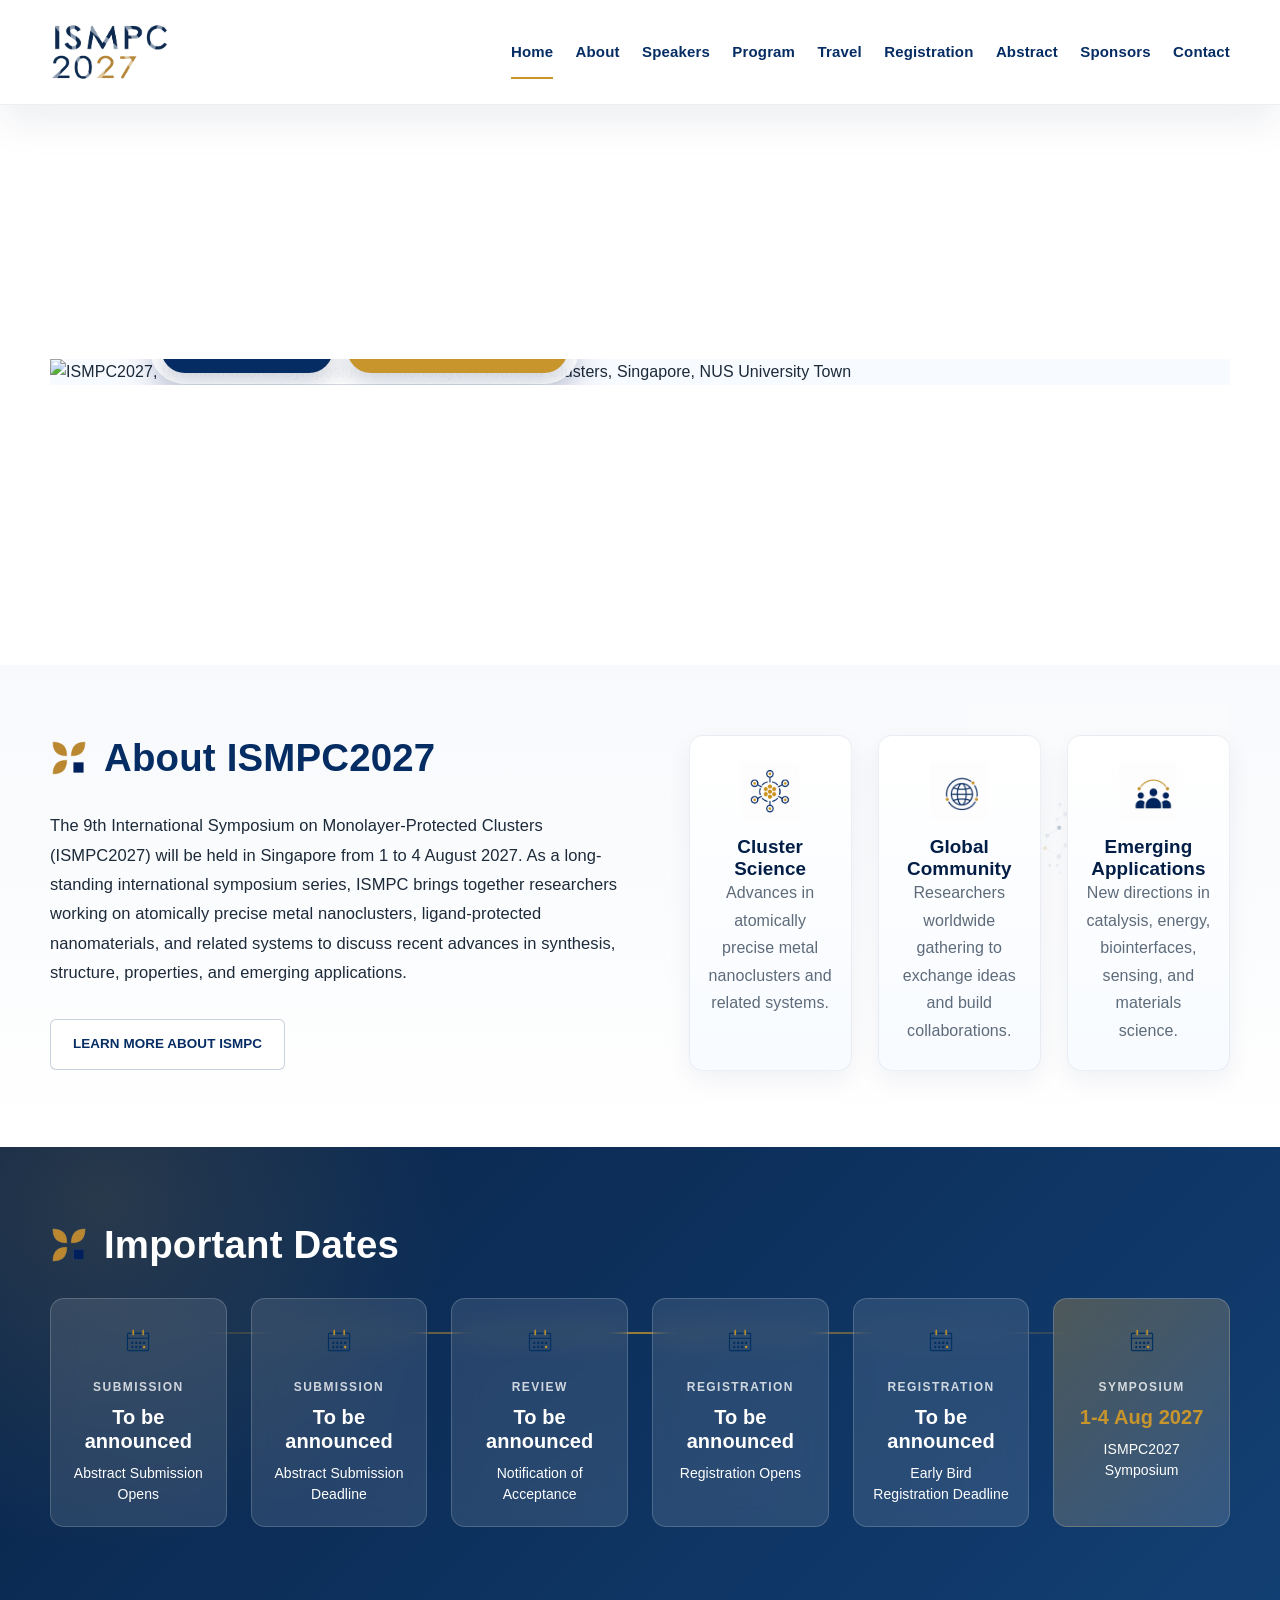
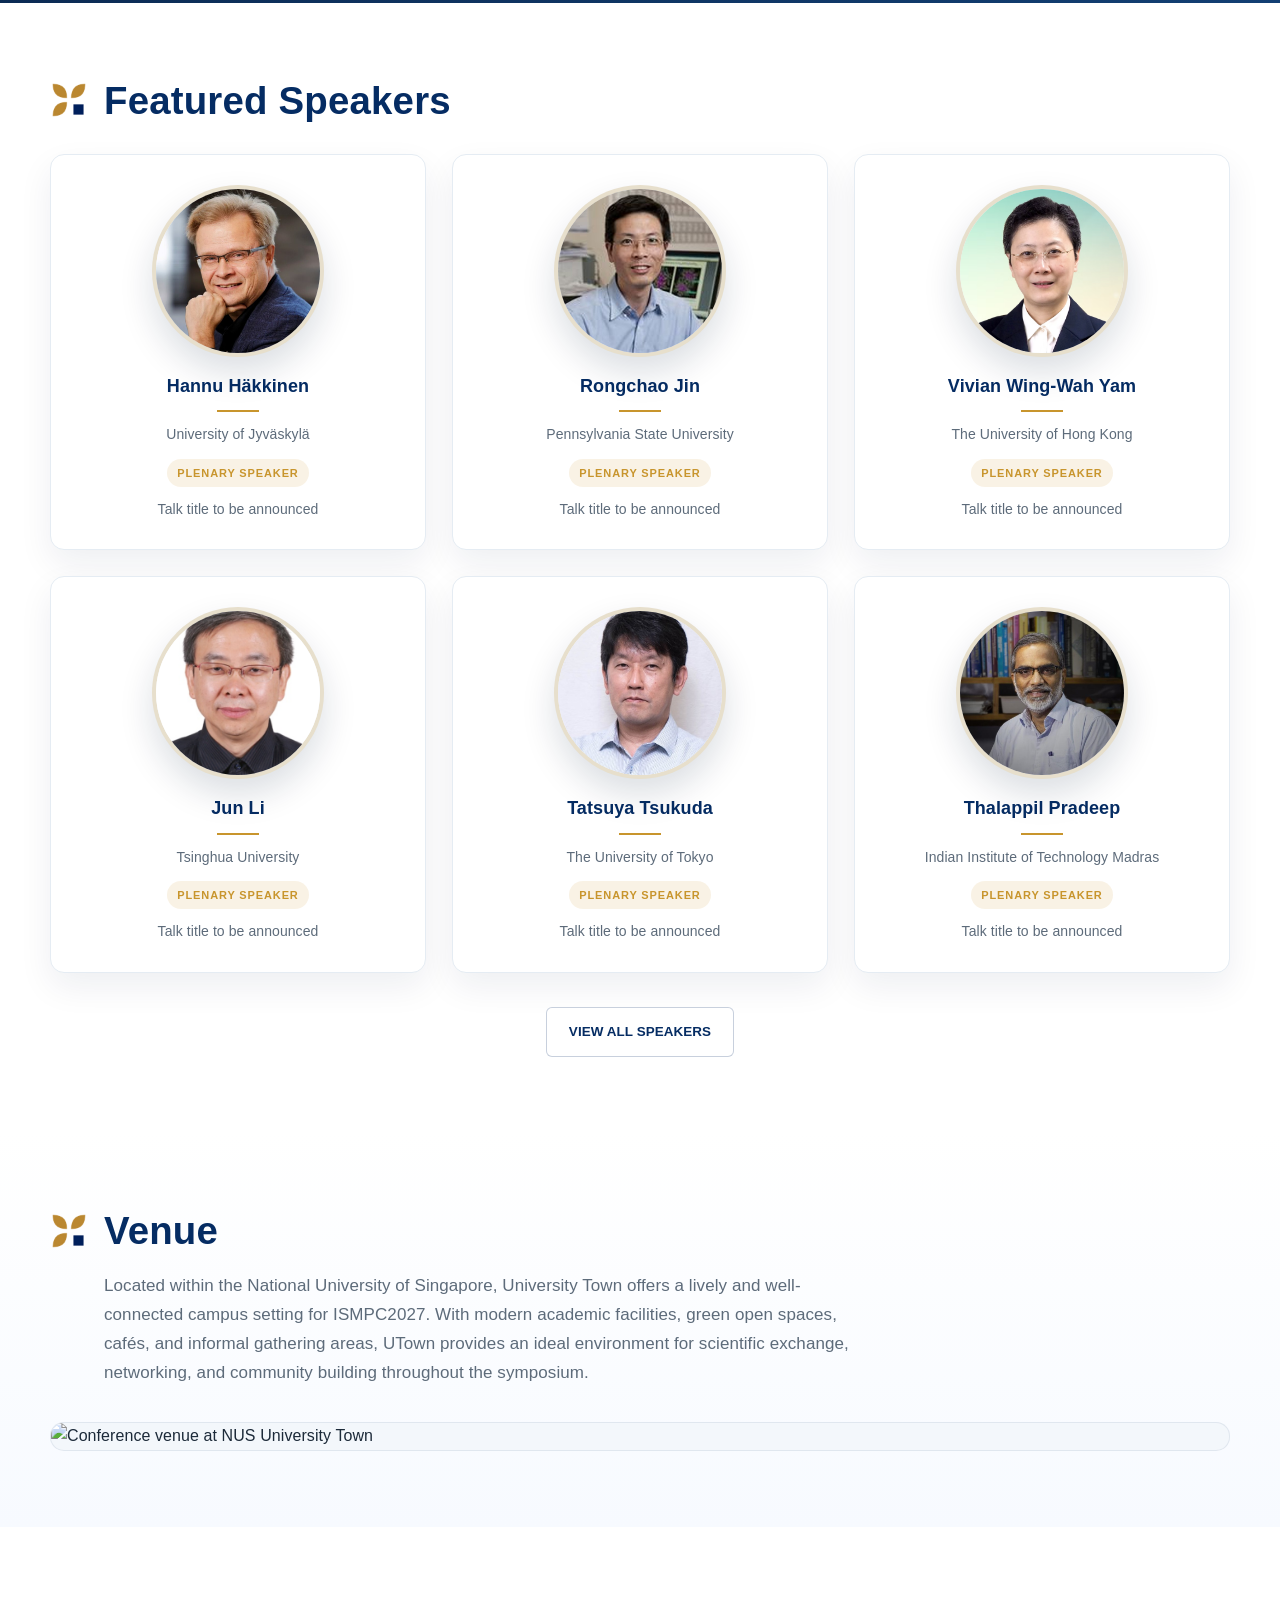
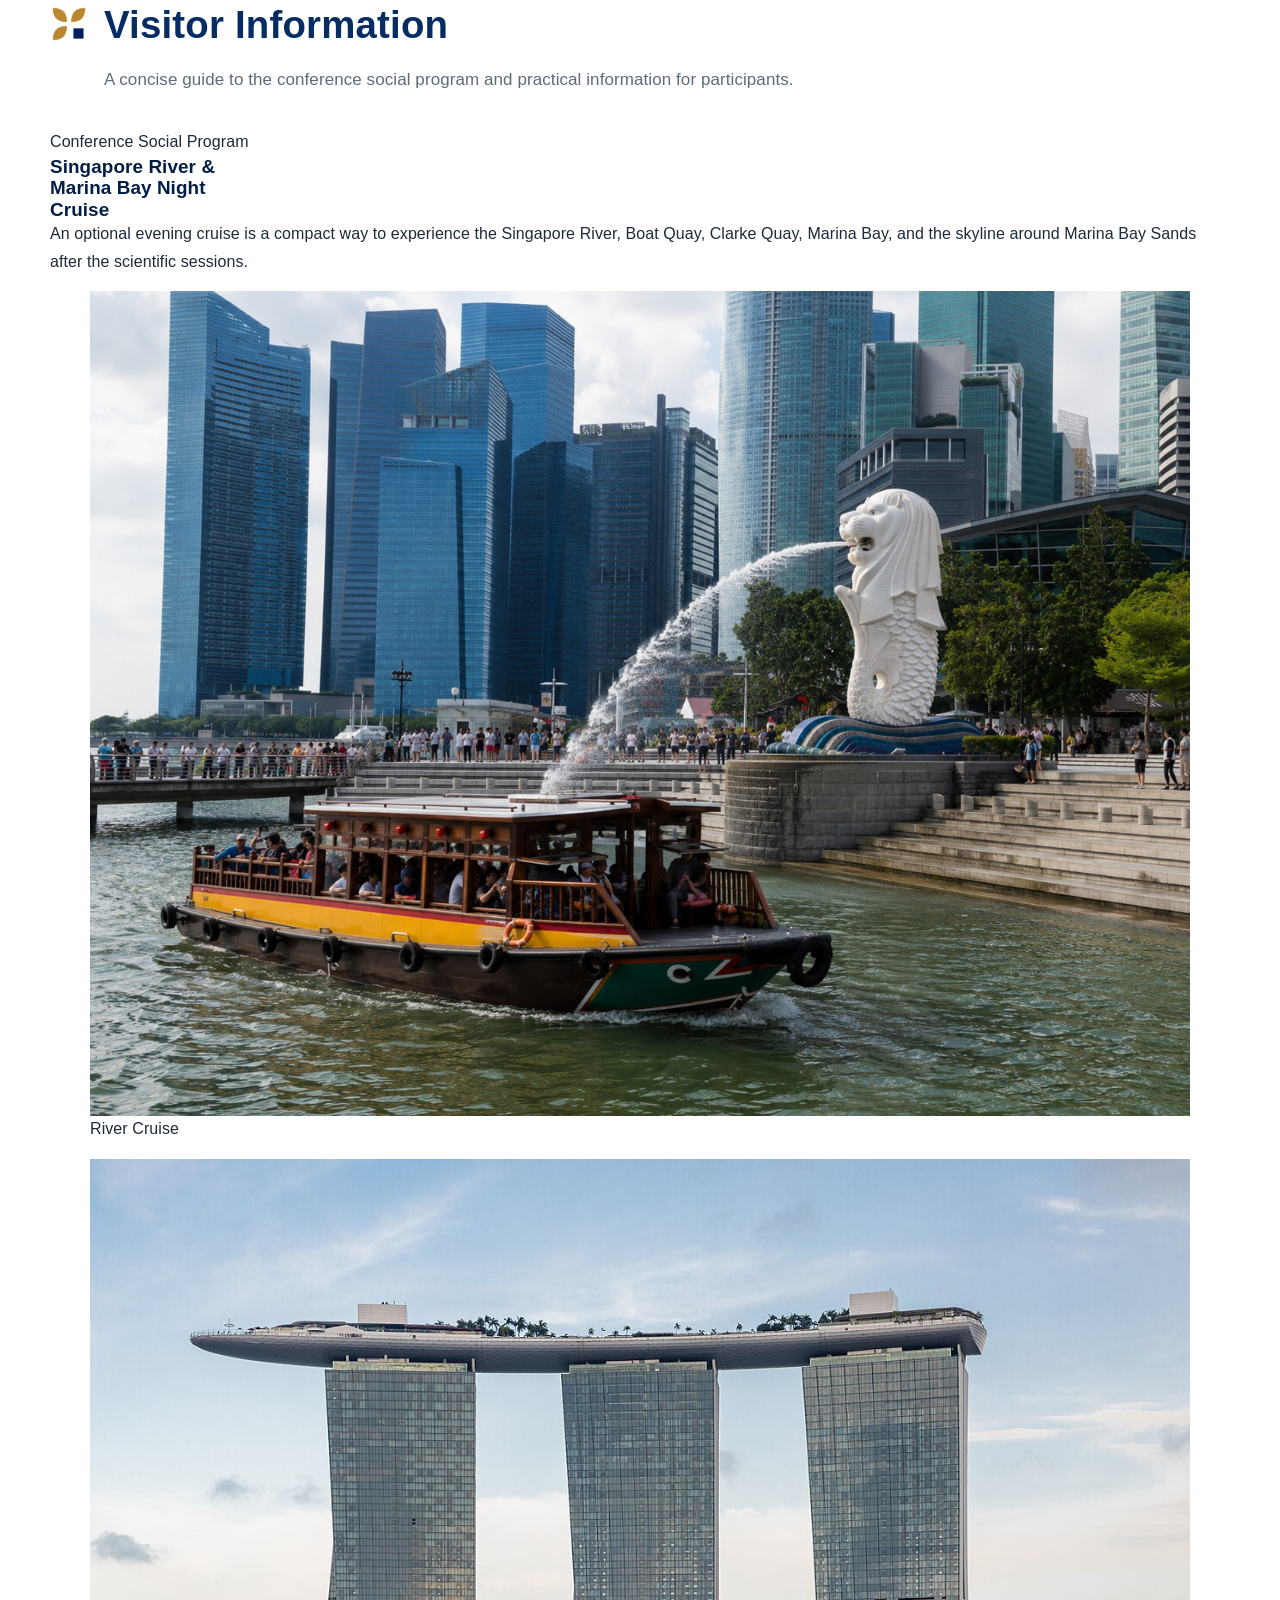
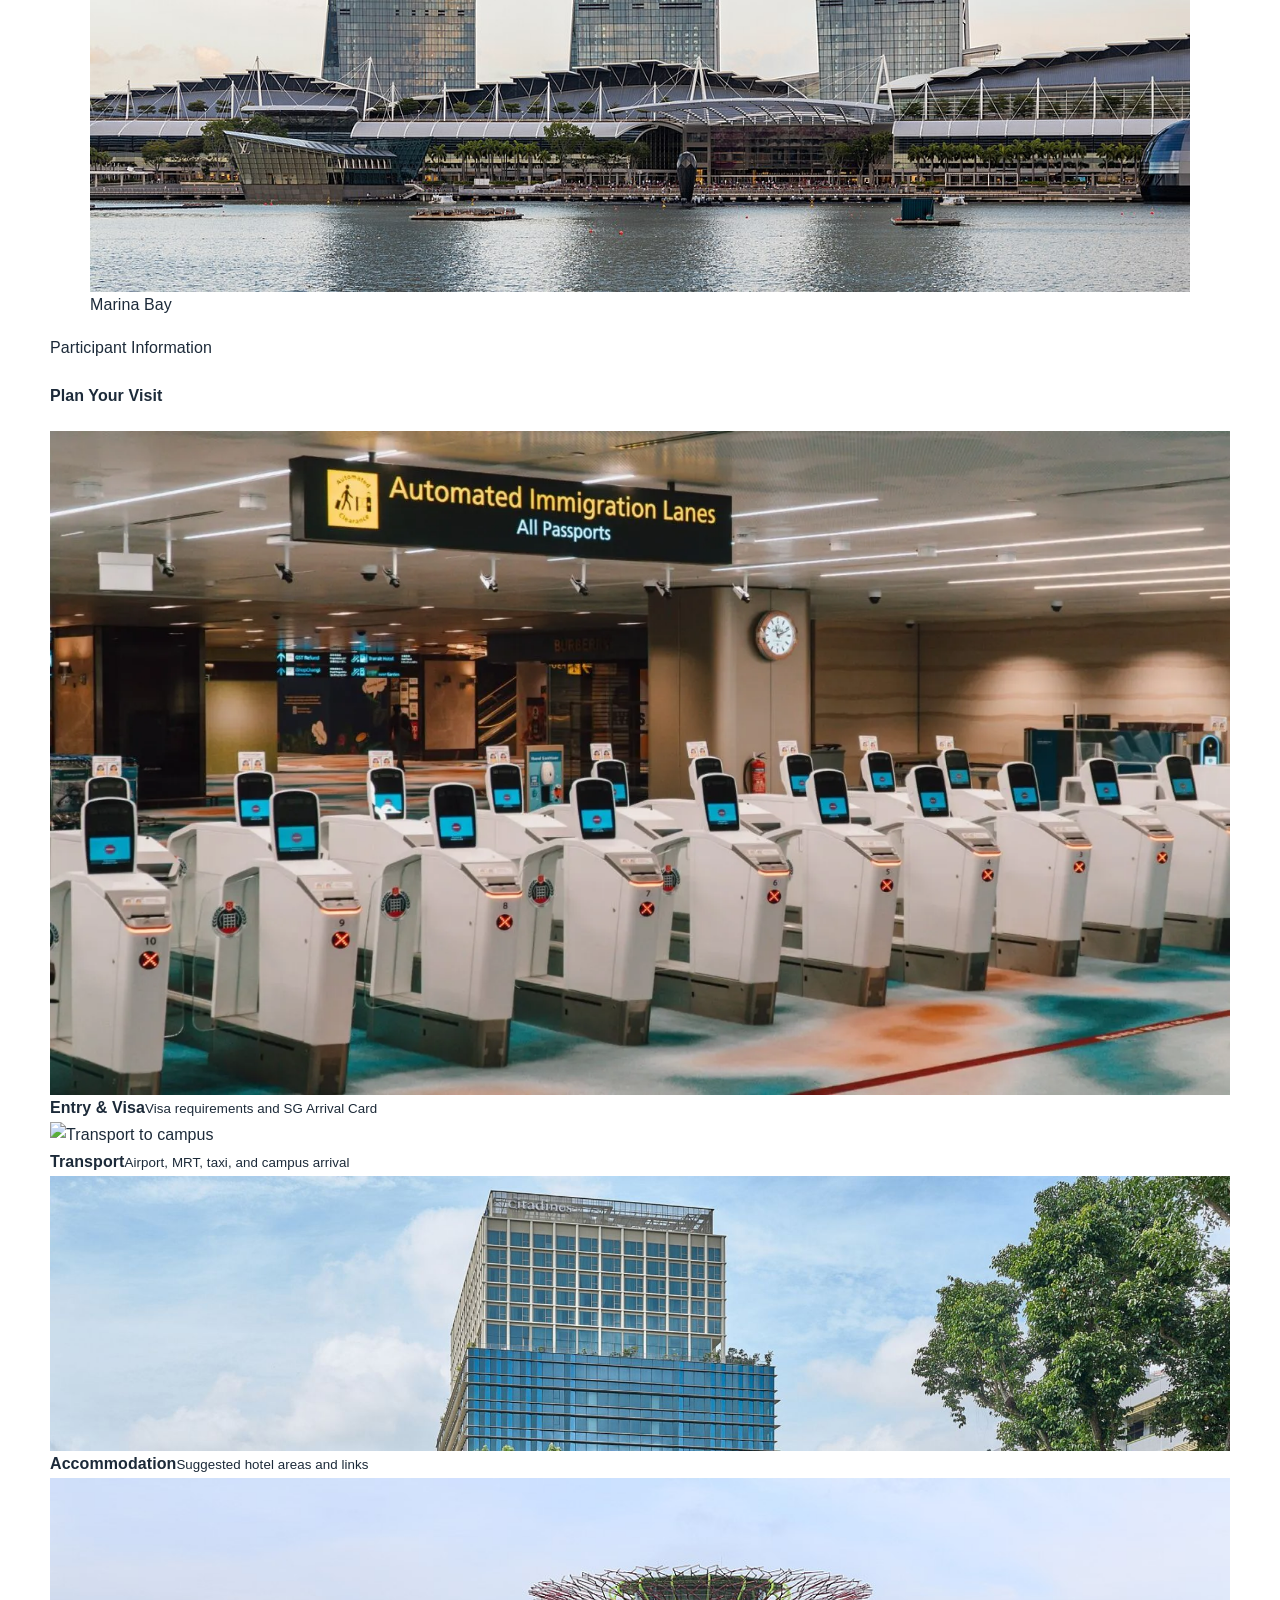
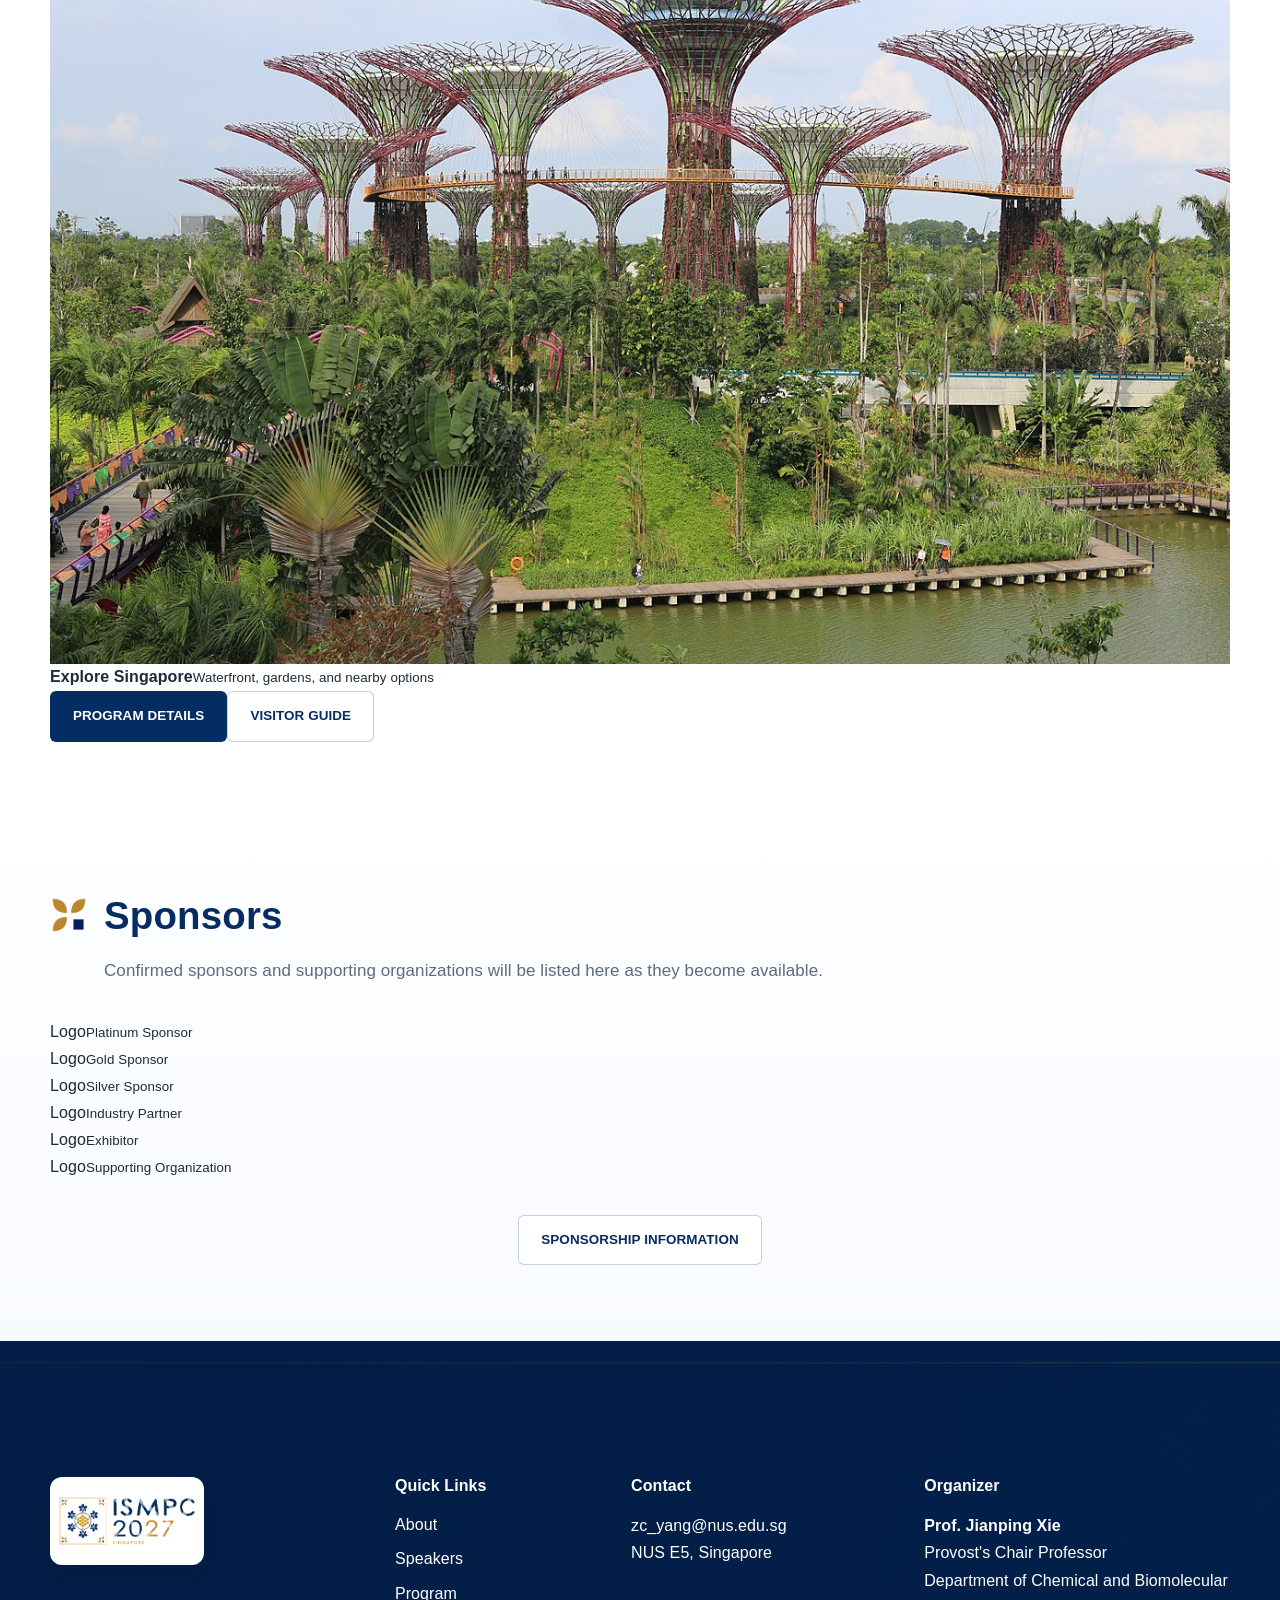
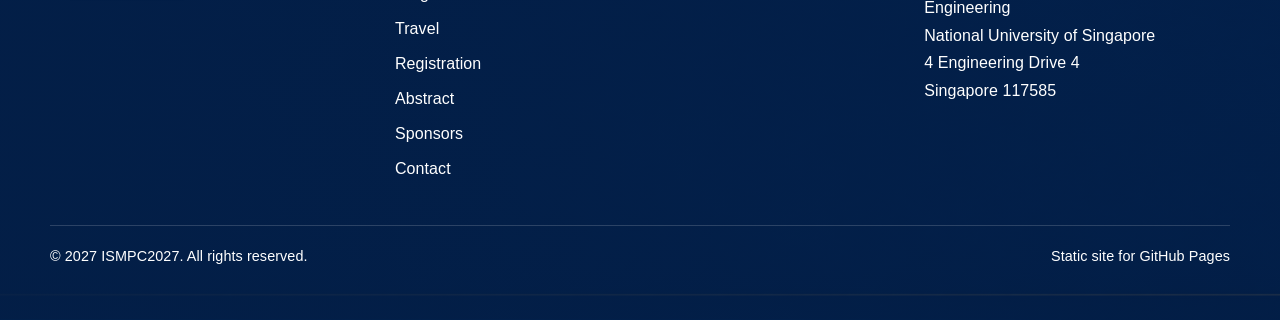
==== commit 09e416e9: "Redesign homepage visitor information panel" ====
--- a/index.html
+++ b/index.html
@@ -5,7 +5,7 @@
   <meta name="viewport" content="width=device-width, initial-scale=1">
   <title>ISMPC2027 | Singapore</title>
   <meta name="description" content="Official website for ISMPC2027, the 9th International Symposium on Monolayer-Protected Clusters in Singapore, 1-4 August 2027.">
-  <link rel="stylesheet" href="css/style.css?v=20260626-label-map-fix">
+  <link rel="stylesheet" href="css/style.css?v=20260627-home-visitor-panel">
 </head>
 <body>
   <header class="site-header">
@@ -98,35 +98,31 @@
         <div class="section-heading reveal"><img class="section-kicker-icon" src="assets/ornaments/gold-leaf-square-motif.png" alt=""><h2 class="section-title">Visitor Information</h2></div>
         <p class="section-subtitle home-module-subtitle reveal">A concise guide to the conference social program and practical information for participants.</p>
 
-        <div class="home-visitor-duo reveal" style="display:grid;grid-template-columns:minmax(0,.95fr) minmax(0,1.05fr);gap:28px;align-items:stretch;width:100%;">
-          <article class="home-visitor-panel home-visitor-panel--social" style="display:flex;flex-direction:column;min-width:0;overflow:hidden;background:#fff;border:1px solid rgba(5,44,99,.10);border-radius:18px;box-shadow:0 14px 34px rgba(3,30,70,.07);">
-            <div class="home-visitor-panel-head" style="padding:28px 30px 18px;">
-              <span class="home-card-kicker gold-pill-label">Conference Social Program</span>
-              <h3>Singapore River &amp; Marina Bay Night Cruise</h3>
-              <p>A planned evening cruise will provide an informal networking setting along Singapore's waterfront skyline.</p>
+        <article class="home-visitor-feature-panel reveal">
+          <span class="gold-pill-label home-visitor-feature-label">Conference Social Program</span>
+          <h3 class="home-visitor-feature-title">Singapore River &amp;<br>Marina Bay Night<br>Cruise</h3>
+          <p class="home-visitor-feature-copy">An optional evening cruise is a compact way to experience the Singapore River, Boat Quay, Clarke Quay, Marina Bay, and the skyline around Marina Bay Sands after the scientific sessions.</p>
+
+          <div class="home-visitor-feature-grid">
+            <div class="home-visitor-media-grid" aria-label="Conference social program images">
+              <figure class="home-visitor-media-card"><img src="assets/travel/photo-bumboat.jpg" alt="Singapore River bumboat cruise" loading="lazy"><figcaption>River Cruise</figcaption></figure>
+              <figure class="home-visitor-media-card"><img src="assets/travel/photo-marina-bay.jpg" alt="Marina Bay skyline" loading="lazy"><figcaption>Marina Bay</figcaption></figure>
             </div>
-            <div class="home-social-mini-grid" style="display:grid;grid-template-columns:repeat(2,minmax(0,1fr));gap:14px;padding:0 30px 20px;">
-              <div class="home-mini-photo-card" style="overflow:hidden;min-width:0;background:rgba(5,44,99,.035);border:1px solid rgba(5,44,99,.08);border-radius:14px;"><div class="media media-cover" style="display:block;width:100%;height:118px;min-height:118px;max-height:118px;aspect-ratio:auto;border-radius:0;"><img src="assets/travel/photo-bumboat.jpg" alt="Singapore River bumboat cruise" loading="lazy" style="width:100%;height:100%;object-fit:cover;"></div><span style="display:block;padding:10px 12px 12px;color:var(--navy);font-weight:800;">River Cruise</span></div>
-              <div class="home-mini-photo-card" style="overflow:hidden;min-width:0;background:rgba(5,44,99,.035);border:1px solid rgba(5,44,99,.08);border-radius:14px;"><div class="media media-cover" style="display:block;width:100%;height:118px;min-height:118px;max-height:118px;aspect-ratio:auto;border-radius:0;"><img src="assets/travel/photo-marina-bay.jpg" alt="Marina Bay skyline" loading="lazy" style="width:100%;height:100%;object-fit:cover;"></div><span style="display:block;padding:10px 12px 12px;color:var(--navy);font-weight:800;">Marina Bay</span></div>
+
+            <div class="home-visitor-participant-block">
+              <span class="gold-pill-label home-visitor-participant-label">Participant Information</span>
+              <h4>Plan Your Visit</h4>
+              <div class="home-visitor-mini-grid">
+                <a class="home-visitor-mini-card" href="travel.html#entry"><img src="assets/travel/immigration.jpg" alt="Entry and visa information" loading="lazy"><span><strong>Entry &amp; Visa</strong><small>Visa requirements and SG Arrival Card</small></span></a>
+                <a class="home-visitor-mini-card" href="travel.html#transport"><img src="assets/venue/UT1.jpg" alt="Transport to campus" loading="lazy"><span><strong>Transport</strong><small>Airport, MRT, taxi, and campus arrival</small></span></a>
+                <a class="home-visitor-mini-card" href="travel.html#hotels"><img src="assets/travel/hotel-citadines.jpg" alt="Accommodation near campus" loading="lazy"><span><strong>Accommodation</strong><small>Suggested hotel areas and links</small></span></a>
+                <a class="home-visitor-mini-card" href="travel.html#explore"><img src="assets/travel/photo-gardens-by-the-bay.jpg" alt="Explore Singapore" loading="lazy"><span><strong>Explore Singapore</strong><small>Waterfront, gardens, and nearby options</small></span></a>
+              </div>
             </div>
-            <div class="home-card-links" style="display:flex;flex-wrap:wrap;gap:10px;margin:auto 30px 30px;padding-top:0;"><a href="travel.html#river-cruise" style="display:inline-flex;align-items:center;justify-content:center;min-height:40px;padding:9px 16px;color:var(--navy);font-weight:750;line-height:1.2;text-align:center;background:rgba(250,246,239,.96);border:1px solid rgba(197,145,45,.28);border-radius:999px;">Program Details</a><a href="https://rivercruise.com.sg/" target="_blank" rel="noopener" style="display:inline-flex;align-items:center;justify-content:center;min-height:40px;padding:9px 16px;color:var(--navy);font-weight:750;line-height:1.2;text-align:center;background:rgba(250,246,239,.96);border:1px solid rgba(197,145,45,.28);border-radius:999px;">Official Cruise Site</a></div>
-          </article>
+          </div>
 
-          <article class="home-visitor-panel home-visitor-panel--participant" style="display:flex;flex-direction:column;min-width:0;overflow:hidden;background:#fff;border:1px solid rgba(5,44,99,.10);border-radius:18px;box-shadow:0 14px 34px rgba(3,30,70,.07);">
-            <div class="home-visitor-panel-head" style="padding:28px 30px 18px;">
-              <span class="home-card-kicker gold-pill-label">Participant Information</span>
-              <h3>Plan Your Visit</h3>
-              <p>Key links for entry, transport, accommodation, and local recommendations.</p>
-            </div>
-            <div class="participant-mini-card-grid" style="display:grid;grid-template-columns:repeat(2,minmax(0,1fr));gap:14px;padding:0 30px 30px;">
-              <a class="participant-mini-card" href="travel.html#entry" style="display:grid;grid-template-columns:86px minmax(0,1fr);gap:14px;align-items:center;min-width:0;padding:10px;background:rgba(5,44,99,.035);border:1px solid rgba(5,44,99,.08);border-radius:14px;"><div class="media media-cover" style="width:86px;height:68px;min-height:68px;max-height:68px;aspect-ratio:auto;border-radius:10px;"><img src="assets/travel/immigration.jpg" alt="Entry and visa information" loading="lazy" style="width:100%;height:100%;object-fit:cover;"></div><span style="display:block;min-width:0;"><strong style="display:block;margin:0 0 4px;color:var(--navy);font-size:.98rem;line-height:1.2;">Entry &amp; Visa</strong><small style="display:block;color:var(--muted);font-size:.86rem;line-height:1.35;">Visa requirements and SG Arrival Card</small></span></a>
-              <a class="participant-mini-card" href="travel.html#transport" style="display:grid;grid-template-columns:86px minmax(0,1fr);gap:14px;align-items:center;min-width:0;padding:10px;background:rgba(5,44,99,.035);border:1px solid rgba(5,44,99,.08);border-radius:14px;"><div class="media media-cover" style="width:86px;height:68px;min-height:68px;max-height:68px;aspect-ratio:auto;border-radius:10px;"><img src="assets/venue/UT1.jpg" alt="Transport to campus" loading="lazy" style="width:100%;height:100%;object-fit:cover;"></div><span style="display:block;min-width:0;"><strong style="display:block;margin:0 0 4px;color:var(--navy);font-size:.98rem;line-height:1.2;">Transport</strong><small style="display:block;color:var(--muted);font-size:.86rem;line-height:1.35;">Airport, MRT, taxi, and campus arrival</small></span></a>
-              <a class="participant-mini-card" href="travel.html#hotels" style="display:grid;grid-template-columns:86px minmax(0,1fr);gap:14px;align-items:center;min-width:0;padding:10px;background:rgba(5,44,99,.035);border:1px solid rgba(5,44,99,.08);border-radius:14px;"><div class="media media-cover" style="width:86px;height:68px;min-height:68px;max-height:68px;aspect-ratio:auto;border-radius:10px;"><img src="assets/travel/hotel-citadines.jpg" alt="Accommodation near campus" loading="lazy" style="width:100%;height:100%;object-fit:cover;"></div><span style="display:block;min-width:0;"><strong style="display:block;margin:0 0 4px;color:var(--navy);font-size:.98rem;line-height:1.2;">Accommodation</strong><small style="display:block;color:var(--muted);font-size:.86rem;line-height:1.35;">Suggested hotel areas and links</small></span></a>
-              <a class="participant-mini-card" href="travel.html#explore" style="display:grid;grid-template-columns:86px minmax(0,1fr);gap:14px;align-items:center;min-width:0;padding:10px;background:rgba(5,44,99,.035);border:1px solid rgba(5,44,99,.08);border-radius:14px;"><div class="media media-cover" style="width:86px;height:68px;min-height:68px;max-height:68px;aspect-ratio:auto;border-radius:10px;"><img src="assets/travel/photo-gardens-by-the-bay.jpg" alt="Explore Singapore" loading="lazy" style="width:100%;height:100%;object-fit:cover;"></div><span style="display:block;min-width:0;"><strong style="display:block;margin:0 0 4px;color:var(--navy);font-size:.98rem;line-height:1.2;">Explore Singapore</strong><small style="display:block;color:var(--muted);font-size:.86rem;line-height:1.35;">Waterfront, gardens, and nearby options</small></span></a>
-            </div>
-          </article>
-        </div>
-      </div>
+          <div class="home-visitor-feature-actions"><a class="btn btn-primary" href="travel.html#river-cruise">Program Details</a><a class="btn btn-outline" href="travel.html">Visitor Guide</a></div>
+        </article>      </div>
     </section>
 
     <section class="section sponsors-section section-soft" id="sponsors">
--- a/css/style.css
+++ b/css/style.css
@@ -6700,3 +6700,434 @@
     max-height: none !important;
   }
 }
+
+/* Final Travel polish: shuttle panel and hotel cards */
+#transport .campus-shuttle-panel {
+  margin-top: clamp(56px, 6vw, 72px) !important;
+  padding: clamp(26px, 3.4vw, 38px) !important;
+  border: 1px solid rgba(5, 44, 99, 0.11) !important;
+  border-radius: 22px !important;
+  background: linear-gradient(135deg, rgba(255,255,255,.96), rgba(242,247,252,.90)) !important;
+  box-shadow: 0 18px 42px rgba(3, 30, 70, 0.07) !important;
+}
+
+#transport .campus-shuttle-panel .section-heading--compact {
+  margin-bottom: 24px !important;
+}
+
+#transport .campus-shuttle-panel .section-heading--compact .section-title {
+  font-size: clamp(1.85rem, 3vw, 2.5rem) !important;
+}
+
+#transport .campus-shuttle-grid {
+  display: grid !important;
+  grid-template-columns: minmax(320px, .86fr) minmax(0, 1.14fr) !important;
+  gap: clamp(24px, 3vw, 36px) !important;
+  align-items: stretch !important;
+}
+
+#transport .shuttle-map-card {
+  order: 1 !important;
+  display: flex !important;
+  align-items: center !important;
+  justify-content: center !important;
+  min-width: 0 !important;
+  max-height: 400px !important;
+  margin: 0 !important;
+  padding: clamp(14px, 2vw, 22px) !important;
+  overflow: hidden !important;
+  border: 1px solid rgba(5, 44, 99, 0.10) !important;
+  border-radius: 18px !important;
+  background: #fff !important;
+  box-shadow: 0 12px 30px rgba(3, 30, 70, 0.05) !important;
+}
+
+#transport .shuttle-map-card img {
+  display: block !important;
+  width: 100% !important;
+  max-width: 100% !important;
+  height: auto !important;
+  max-height: 360px !important;
+  object-fit: contain !important;
+}
+
+#transport .shuttle-guide-card {
+  order: 2 !important;
+  display: flex !important;
+  flex-direction: column !important;
+  min-width: 0 !important;
+  padding: clamp(24px, 3vw, 34px) !important;
+  border: 1px solid rgba(5, 44, 99, 0.10) !important;
+  border-radius: 18px !important;
+  background: #fff !important;
+  box-shadow: 0 12px 30px rgba(3, 30, 70, 0.05) !important;
+}
+
+#transport .shuttle-guide-card > h3 {
+  display: none !important;
+}
+
+#transport .shuttle-guide-card p {
+  color: var(--muted) !important;
+  line-height: 1.68 !important;
+}
+
+#transport .shuttle-info-list {
+  display: grid !important;
+  gap: 12px !important;
+  margin: 20px 0 !important;
+}
+
+#transport .shuttle-info-item {
+  padding: 14px 16px !important;
+  border: 1px solid rgba(5, 44, 99, 0.08) !important;
+  border-radius: 14px !important;
+  background: rgba(5, 44, 99, 0.035) !important;
+}
+
+#transport .shuttle-info-item strong,
+#transport .shuttle-info-item span {
+  display: block !important;
+}
+
+#transport .shuttle-info-item strong {
+  color: var(--navy) !important;
+  font-size: .98rem !important;
+  line-height: 1.25 !important;
+}
+
+#transport .shuttle-info-item span {
+  margin-top: 5px !important;
+  color: var(--muted) !important;
+  font-size: .92rem !important;
+  line-height: 1.45 !important;
+}
+
+#transport .shuttle-note {
+  margin: 18px 0 !important;
+  padding: 14px 16px !important;
+  border-left: 4px solid var(--gold) !important;
+  border-radius: 12px !important;
+  background: rgba(250, 246, 239, 0.95) !important;
+  color: var(--navy) !important;
+  font-weight: 700 !important;
+}
+
+#transport .shuttle-guide-card .button-row {
+  margin-top: auto !important;
+}
+
+#hotels .hotel-grid--visual {
+  display: grid !important;
+  grid-template-columns: repeat(3, minmax(0, 1fr)) !important;
+  gap: clamp(22px, 2.5vw, 30px) !important;
+  align-items: stretch !important;
+}
+
+#hotels .hotel-card--visual {
+  display: flex !important;
+  flex-direction: column !important;
+  min-width: 0 !important;
+  height: 100% !important;
+  overflow: hidden !important;
+  border-radius: 18px !important;
+}
+
+#hotels .hotel-card--visual .hotel-image,
+#hotels .hotel-card--visual .hotel-image.media,
+#hotels .hotel-card--visual .hotel-image.media-cover {
+  width: 100% !important;
+  aspect-ratio: 16 / 9 !important;
+  height: auto !important;
+  min-height: 0 !important;
+  max-height: none !important;
+  flex: 0 0 auto !important;
+  border-radius: 14px !important;
+  overflow: hidden !important;
+}
+
+#hotels .hotel-card--visual .hotel-image img {
+  width: 100% !important;
+  height: 100% !important;
+  object-fit: cover !important;
+}
+
+#hotels .hotel-card-body {
+  display: flex !important;
+  flex: 1 1 auto !important;
+  flex-direction: column !important;
+  min-width: 0 !important;
+  padding-top: 18px !important;
+}
+
+#hotels .hotel-card-body h3 {
+  margin: 8px 0 10px !important;
+  color: var(--navy) !important;
+  line-height: 1.2 !important;
+}
+
+#hotels .hotel-card-body p {
+  margin-bottom: 0 !important;
+  color: var(--muted) !important;
+  line-height: 1.55 !important;
+}
+
+#hotels .hotel-card--visual .hotel-actions {
+  margin-top: auto !important;
+  padding-top: 20px !important;
+}
+
+@media (max-width: 1120px) {
+  #hotels .hotel-grid--visual {
+    grid-template-columns: repeat(2, minmax(0, 1fr)) !important;
+  }
+}
+
+@media (max-width: 980px) {
+  #transport .campus-shuttle-grid {
+    grid-template-columns: 1fr !important;
+  }
+
+  #transport .shuttle-map-card,
+  #transport .shuttle-guide-card {
+    order: initial !important;
+  }
+
+  #transport .shuttle-map-card {
+    max-height: none !important;
+  }
+
+  #transport .shuttle-map-card img {
+    max-height: 420px !important;
+  }
+}
+
+@media (max-width: 680px) {
+  #hotels .hotel-grid--visual {
+    grid-template-columns: 1fr !important;
+  }
+
+  #transport .campus-shuttle-panel,
+  #transport .shuttle-guide-card {
+    padding: 20px !important;
+  }
+
+  #transport .shuttle-map-card {
+    padding: 12px !important;
+  }
+
+  #transport .shuttle-map-card img {
+    max-height: none !important;
+  }
+
+  #transport .shuttle-guide-card .button-row {
+    align-items: stretch !important;
+  }
+
+  #transport .shuttle-guide-card .button-row .btn {
+    width: 100% !important;
+  }
+}
+
+/* Homepage visitor information redesign */
+.home-visitor-feature-panel {
+  width: min(1080px, 100%);
+  margin: 44px auto 0;
+  padding: clamp(44px, 6vw, 72px);
+  border: 1px solid rgba(5,44,99,0.10);
+  border-radius: 32px;
+  background: #fff;
+  box-shadow: 0 28px 80px rgba(3,30,70,0.08);
+}
+
+.home-visitor-feature-label,
+.home-visitor-participant-label,
+.home-visitor-feature-panel .gold-pill-label {
+  display: inline-flex !important;
+  align-items: center !important;
+  justify-content: center !important;
+  width: fit-content !important;
+  padding: 10px 20px !important;
+  border-radius: 999px !important;
+  background: rgba(200, 149, 45, 0.12) !important;
+  color: var(--gold) !important;
+  font-size: 0.78rem !important;
+  font-weight: 800 !important;
+  letter-spacing: 0.12em !important;
+  line-height: 1 !important;
+  text-transform: uppercase !important;
+}
+
+.home-visitor-feature-label {
+  margin: 0 0 28px !important;
+}
+
+.home-visitor-feature-title {
+  max-width: 820px;
+  margin: 0 0 24px;
+  color: var(--navy);
+  font-size: clamp(46px, 6vw, 92px);
+  line-height: 1.06;
+  letter-spacing: 0;
+}
+
+.home-visitor-feature-copy {
+  max-width: 760px;
+  margin: 0;
+  color: var(--muted);
+  font-size: clamp(1rem, 1.4vw, 1.2rem);
+  line-height: 1.72;
+}
+
+.home-visitor-feature-grid {
+  display: grid;
+  grid-template-columns: minmax(0, 0.9fr) minmax(320px, 1fr);
+  gap: clamp(28px, 4vw, 52px);
+  margin-top: 36px;
+  align-items: start;
+}
+
+.home-visitor-media-grid {
+  display: grid;
+  grid-template-columns: repeat(2, minmax(0, 240px));
+  gap: 18px;
+}
+
+.home-visitor-media-card {
+  max-width: 240px;
+  margin: 0;
+  overflow: hidden;
+  border: 1px solid rgba(5,44,99,0.10);
+  border-radius: 16px;
+  background: #f7faff;
+}
+
+.home-visitor-media-card img {
+  display: block;
+  width: 100%;
+  height: 132px;
+  max-height: 150px;
+  object-fit: cover;
+}
+
+.home-visitor-media-card figcaption {
+  padding: 12px 14px 14px;
+  color: var(--navy);
+  font-weight: 800;
+  line-height: 1.2;
+}
+
+.home-visitor-participant-block {
+  min-width: 0;
+  padding: 24px;
+  border: 1px solid rgba(5,44,99,0.08);
+  border-radius: 22px;
+  background: rgba(247,250,255,0.72);
+}
+
+.home-visitor-participant-label {
+  margin: 0 0 18px !important;
+}
+
+.home-visitor-participant-block h4 {
+  margin: 0 0 18px;
+  color: var(--navy);
+  font-size: clamp(1.45rem, 2vw, 2rem);
+  line-height: 1.15;
+}
+
+.home-visitor-mini-grid {
+  display: grid;
+  grid-template-columns: repeat(2, minmax(0, 1fr));
+  gap: 14px;
+}
+
+.home-visitor-mini-card {
+  display: grid;
+  grid-template-columns: 92px minmax(0, 1fr);
+  gap: 14px;
+  align-items: center;
+  min-width: 0;
+  padding: 10px;
+  border: 1px solid rgba(5,44,99,0.08);
+  border-radius: 14px;
+  background: #fff;
+}
+
+.home-visitor-mini-card img {
+  width: 92px;
+  max-width: 92px;
+  height: 72px;
+  max-height: 72px;
+  border-radius: 10px;
+  object-fit: cover;
+}
+
+.home-visitor-mini-card span,
+.home-visitor-mini-card strong,
+.home-visitor-mini-card small {
+  display: block;
+  min-width: 0;
+}
+
+.home-visitor-mini-card strong {
+  margin-bottom: 4px;
+  color: var(--navy);
+  font-size: .98rem;
+  line-height: 1.2;
+}
+
+.home-visitor-mini-card small {
+  color: var(--muted);
+  font-size: .86rem;
+  line-height: 1.35;
+}
+
+.home-visitor-feature-actions {
+  display: flex;
+  flex-wrap: wrap;
+  gap: 12px;
+  margin-top: 36px;
+}
+
+@media (max-width: 900px) {
+  .home-visitor-feature-panel {
+    padding: clamp(34px, 7vw, 52px);
+  }
+
+  .home-visitor-feature-grid {
+    grid-template-columns: 1fr;
+  }
+
+  .home-visitor-media-grid {
+    grid-template-columns: repeat(2, minmax(0, 240px));
+  }
+}
+
+@media (max-width: 600px) {
+  .home-visitor-feature-panel {
+    padding: 28px;
+    border-radius: 22px;
+  }
+
+  .home-visitor-feature-title {
+    font-size: clamp(36px, 12vw, 54px);
+  }
+
+  .home-visitor-media-grid,
+  .home-visitor-mini-grid {
+    grid-template-columns: 1fr;
+  }
+
+  .home-visitor-media-card {
+    max-width: 260px;
+  }
+
+  .home-visitor-mini-card {
+    grid-template-columns: 92px minmax(0, 1fr);
+  }
+
+  .home-visitor-feature-actions .btn {
+    width: 100%;
+  }
+}
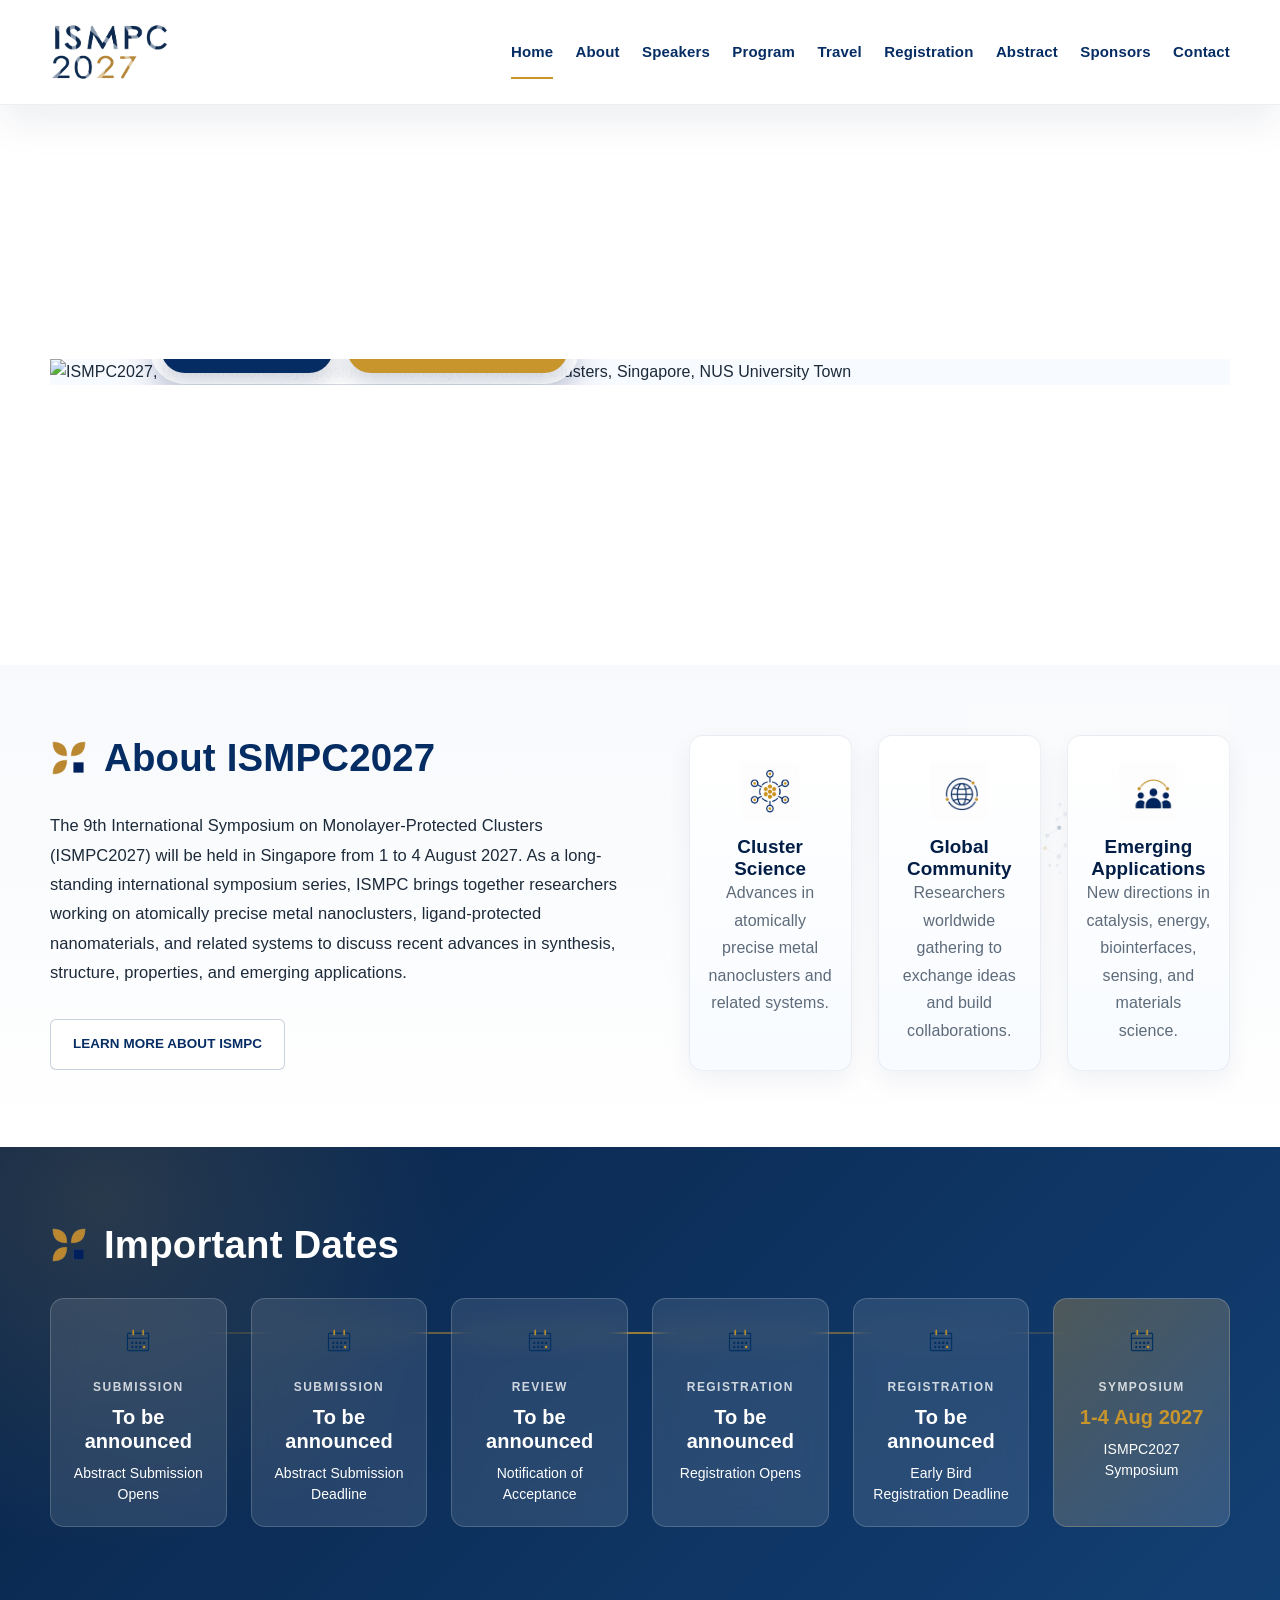
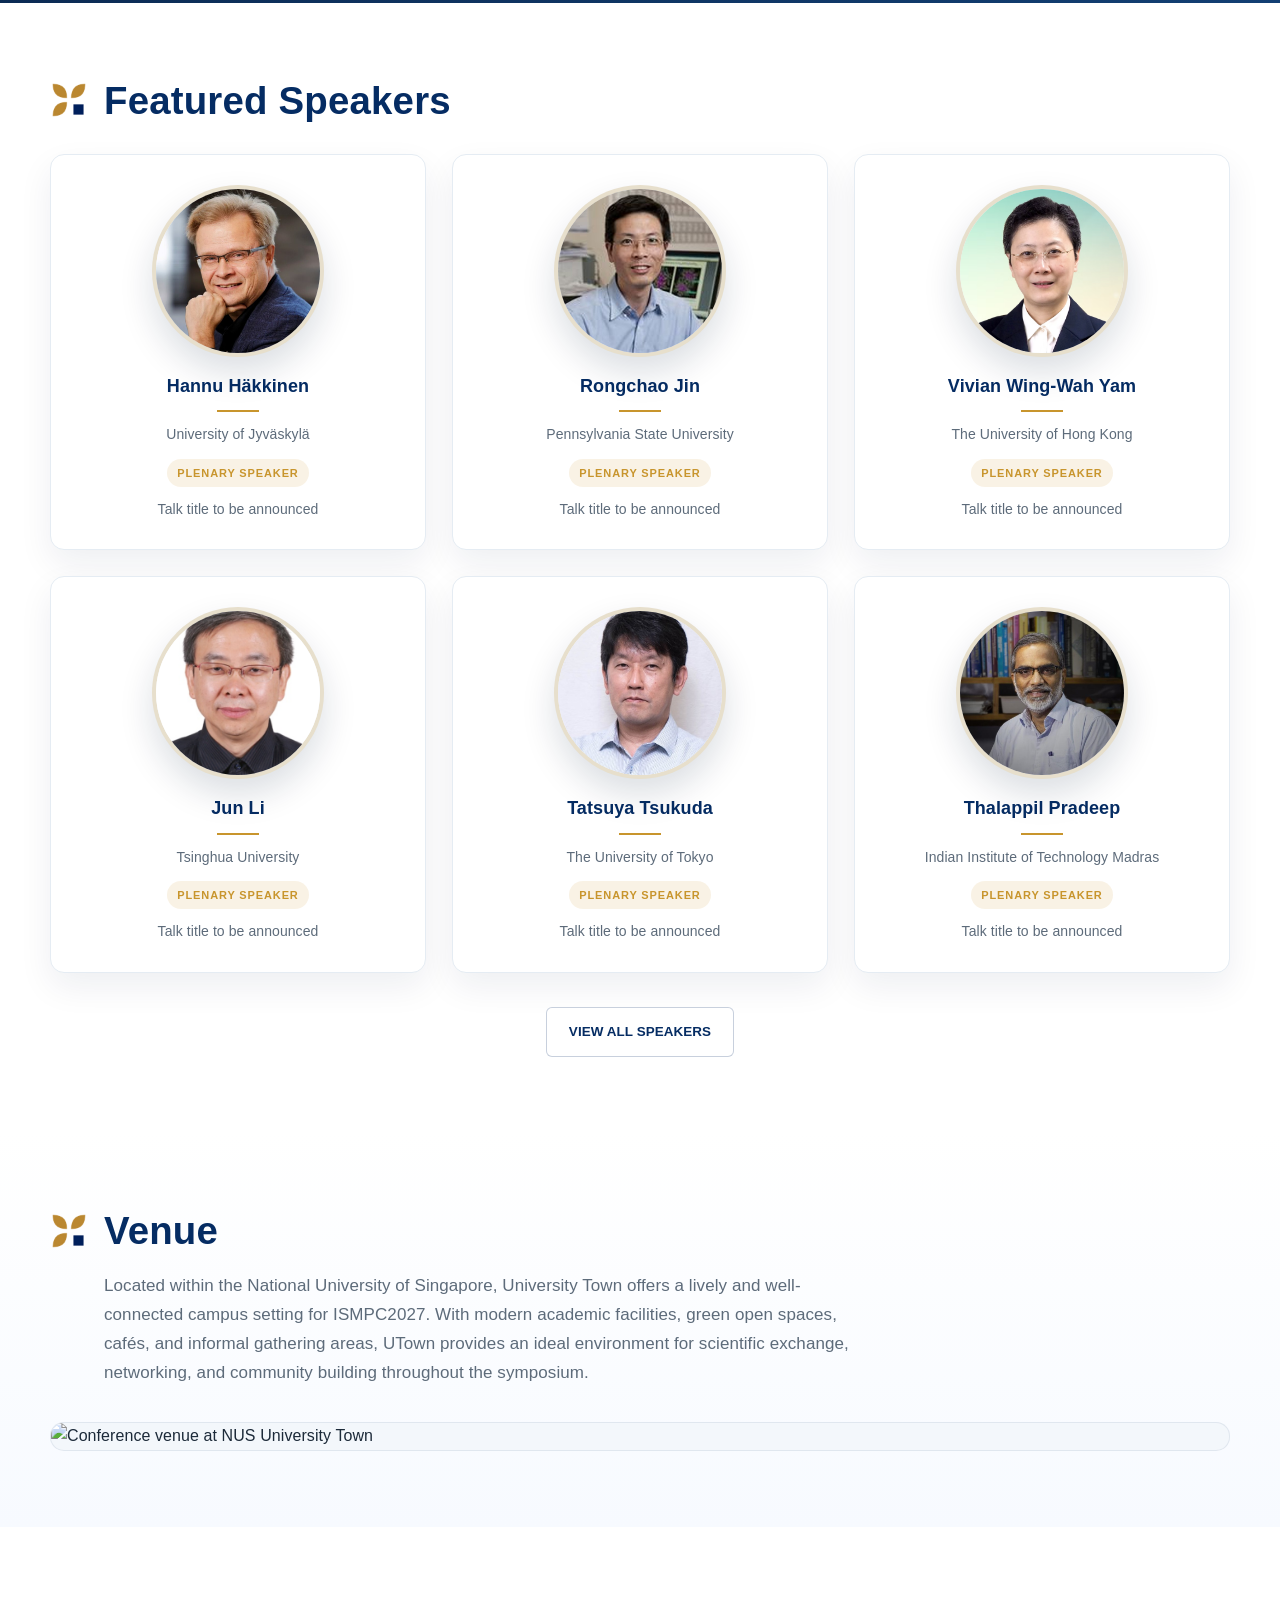
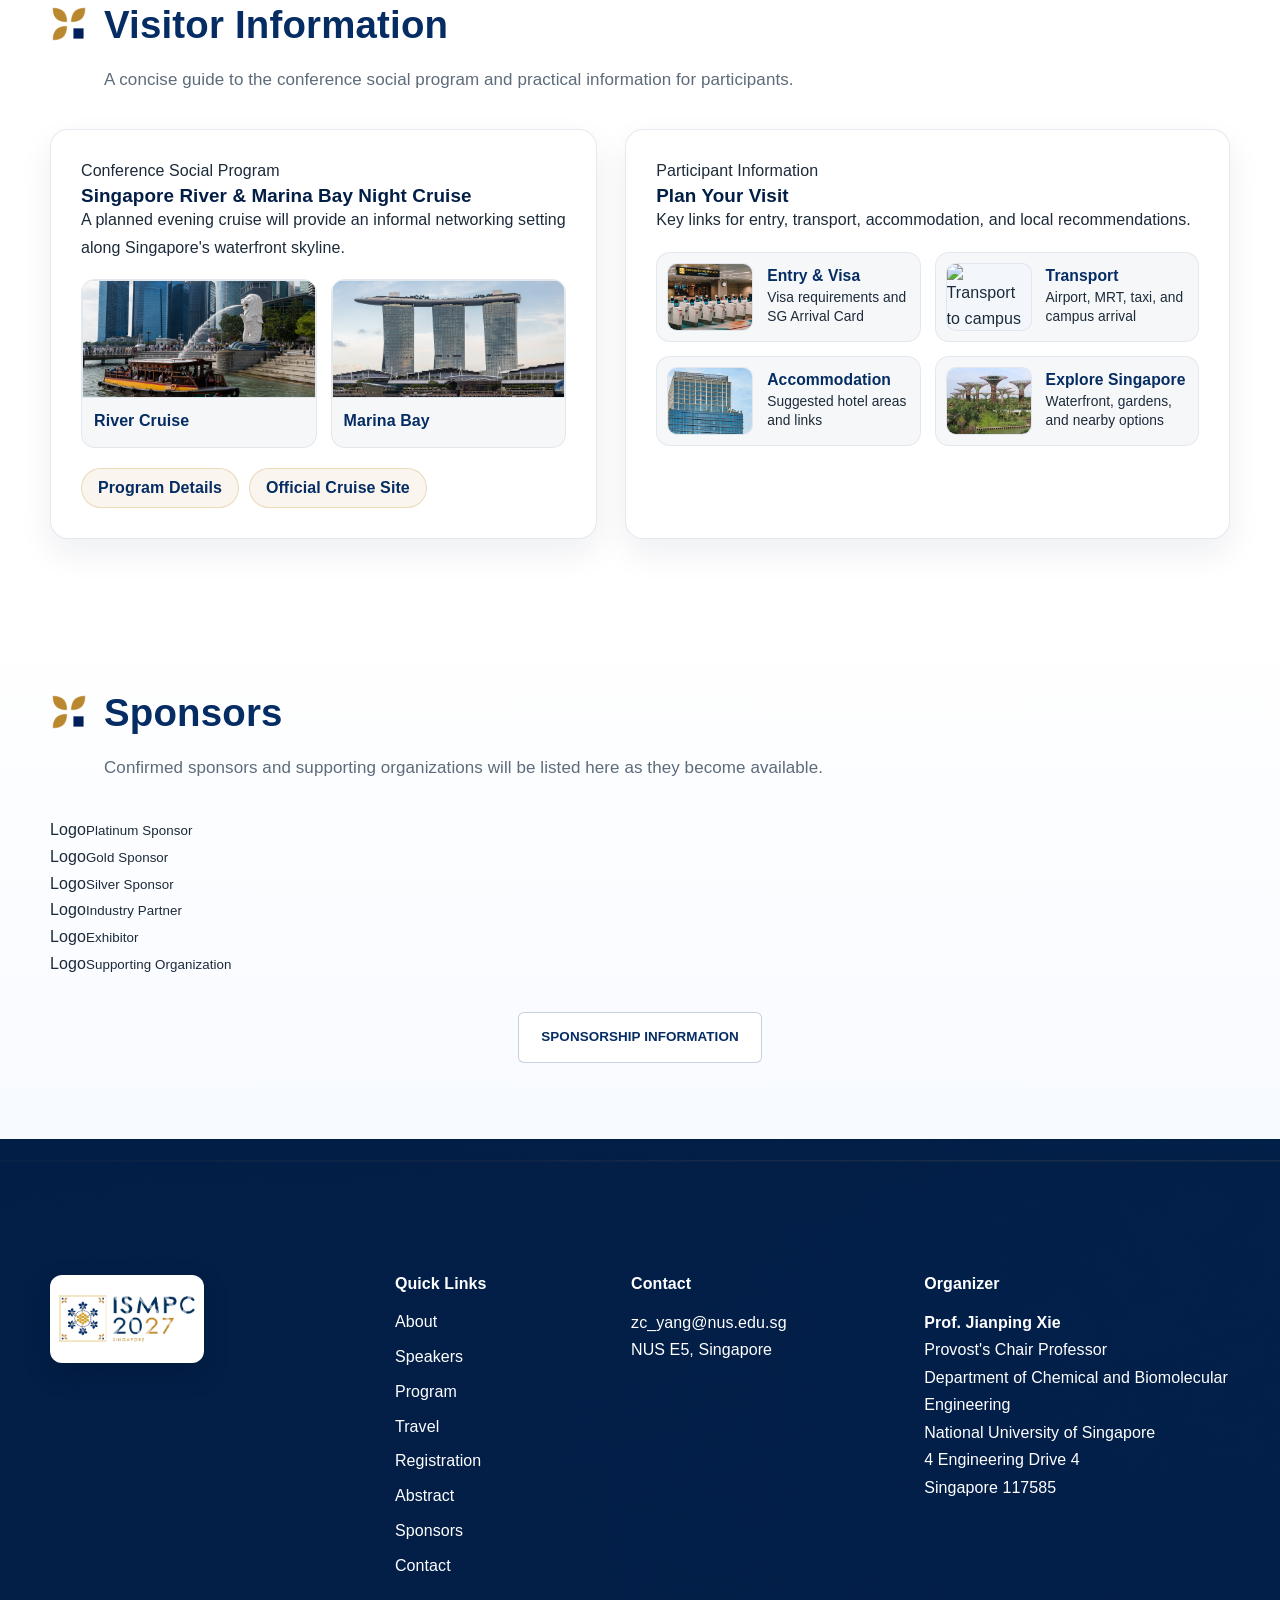
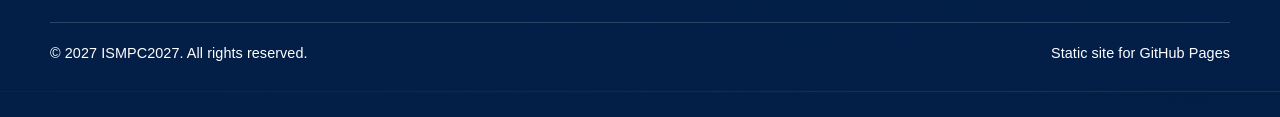
==== commit 75c12500: "V14" ====
--- a/index.html
+++ b/index.html
@@ -5,7 +5,7 @@
   <meta name="viewport" content="width=device-width, initial-scale=1">
   <title>ISMPC2027 | Singapore</title>
   <meta name="description" content="Official website for ISMPC2027, the 9th International Symposium on Monolayer-Protected Clusters in Singapore, 1-4 August 2027.">
-  <link rel="stylesheet" href="css/style.css?v=20260627-home-visitor-panel">
+  <link rel="stylesheet" href="css/style.css?v=20260627-travel-final-fixes">
 </head>
 <body>
   <header class="site-header">
@@ -98,31 +98,35 @@
         <div class="section-heading reveal"><img class="section-kicker-icon" src="assets/ornaments/gold-leaf-square-motif.png" alt=""><h2 class="section-title">Visitor Information</h2></div>
         <p class="section-subtitle home-module-subtitle reveal">A concise guide to the conference social program and practical information for participants.</p>
 
-        <article class="home-visitor-feature-panel reveal">
-          <span class="gold-pill-label home-visitor-feature-label">Conference Social Program</span>
-          <h3 class="home-visitor-feature-title">Singapore River &amp;<br>Marina Bay Night<br>Cruise</h3>
-          <p class="home-visitor-feature-copy">An optional evening cruise is a compact way to experience the Singapore River, Boat Quay, Clarke Quay, Marina Bay, and the skyline around Marina Bay Sands after the scientific sessions.</p>
+        <div class="home-visitor-duo reveal" style="display:grid;grid-template-columns:minmax(0,.95fr) minmax(0,1.05fr);gap:28px;align-items:stretch;width:100%;">
+          <article class="home-visitor-panel home-visitor-panel--social" style="display:flex;flex-direction:column;min-width:0;overflow:hidden;background:#fff;border:1px solid rgba(5,44,99,.10);border-radius:18px;box-shadow:0 14px 34px rgba(3,30,70,.07);">
+            <div class="home-visitor-panel-head" style="padding:28px 30px 18px;">
+              <span class="home-card-kicker gold-pill-label">Conference Social Program</span>
+              <h3>Singapore River &amp; Marina Bay Night Cruise</h3>
+              <p>A planned evening cruise will provide an informal networking setting along Singapore's waterfront skyline.</p>
+            </div>
+            <div class="home-social-mini-grid" style="display:grid;grid-template-columns:repeat(2,minmax(0,1fr));gap:14px;padding:0 30px 20px;">
+              <div class="home-mini-photo-card" style="overflow:hidden;min-width:0;background:rgba(5,44,99,.035);border:1px solid rgba(5,44,99,.08);border-radius:14px;"><div class="media media-cover" style="display:block;width:100%;height:118px;min-height:118px;max-height:118px;aspect-ratio:auto;border-radius:0;"><img src="assets/travel/photo-bumboat.jpg" alt="Singapore River bumboat cruise" loading="lazy" style="width:100%;height:100%;object-fit:cover;"></div><span style="display:block;padding:10px 12px 12px;color:var(--navy);font-weight:800;">River Cruise</span></div>
+              <div class="home-mini-photo-card" style="overflow:hidden;min-width:0;background:rgba(5,44,99,.035);border:1px solid rgba(5,44,99,.08);border-radius:14px;"><div class="media media-cover" style="display:block;width:100%;height:118px;min-height:118px;max-height:118px;aspect-ratio:auto;border-radius:0;"><img src="assets/travel/photo-marina-bay.jpg" alt="Marina Bay skyline" loading="lazy" style="width:100%;height:100%;object-fit:cover;"></div><span style="display:block;padding:10px 12px 12px;color:var(--navy);font-weight:800;">Marina Bay</span></div>
+            </div>
+            <div class="home-card-links" style="display:flex;flex-wrap:wrap;gap:10px;margin:auto 30px 30px;padding-top:0;"><a href="travel.html#river-cruise" style="display:inline-flex;align-items:center;justify-content:center;min-height:40px;padding:9px 16px;color:var(--navy);font-weight:750;line-height:1.2;text-align:center;background:rgba(250,246,239,.96);border:1px solid rgba(197,145,45,.28);border-radius:999px;">Program Details</a><a href="https://rivercruise.com.sg/" target="_blank" rel="noopener" style="display:inline-flex;align-items:center;justify-content:center;min-height:40px;padding:9px 16px;color:var(--navy);font-weight:750;line-height:1.2;text-align:center;background:rgba(250,246,239,.96);border:1px solid rgba(197,145,45,.28);border-radius:999px;">Official Cruise Site</a></div>
+          </article>
 
-          <div class="home-visitor-feature-grid">
-            <div class="home-visitor-media-grid" aria-label="Conference social program images">
-              <figure class="home-visitor-media-card"><img src="assets/travel/photo-bumboat.jpg" alt="Singapore River bumboat cruise" loading="lazy"><figcaption>River Cruise</figcaption></figure>
-              <figure class="home-visitor-media-card"><img src="assets/travel/photo-marina-bay.jpg" alt="Marina Bay skyline" loading="lazy"><figcaption>Marina Bay</figcaption></figure>
+          <article class="home-visitor-panel home-visitor-panel--participant" style="display:flex;flex-direction:column;min-width:0;overflow:hidden;background:#fff;border:1px solid rgba(5,44,99,.10);border-radius:18px;box-shadow:0 14px 34px rgba(3,30,70,.07);">
+            <div class="home-visitor-panel-head" style="padding:28px 30px 18px;">
+              <span class="home-card-kicker gold-pill-label">Participant Information</span>
+              <h3>Plan Your Visit</h3>
+              <p>Key links for entry, transport, accommodation, and local recommendations.</p>
             </div>
-
-            <div class="home-visitor-participant-block">
-              <span class="gold-pill-label home-visitor-participant-label">Participant Information</span>
-              <h4>Plan Your Visit</h4>
-              <div class="home-visitor-mini-grid">
-                <a class="home-visitor-mini-card" href="travel.html#entry"><img src="assets/travel/immigration.jpg" alt="Entry and visa information" loading="lazy"><span><strong>Entry &amp; Visa</strong><small>Visa requirements and SG Arrival Card</small></span></a>
-                <a class="home-visitor-mini-card" href="travel.html#transport"><img src="assets/venue/UT1.jpg" alt="Transport to campus" loading="lazy"><span><strong>Transport</strong><small>Airport, MRT, taxi, and campus arrival</small></span></a>
-                <a class="home-visitor-mini-card" href="travel.html#hotels"><img src="assets/travel/hotel-citadines.jpg" alt="Accommodation near campus" loading="lazy"><span><strong>Accommodation</strong><small>Suggested hotel areas and links</small></span></a>
-                <a class="home-visitor-mini-card" href="travel.html#explore"><img src="assets/travel/photo-gardens-by-the-bay.jpg" alt="Explore Singapore" loading="lazy"><span><strong>Explore Singapore</strong><small>Waterfront, gardens, and nearby options</small></span></a>
-              </div>
+            <div class="participant-mini-card-grid" style="display:grid;grid-template-columns:repeat(2,minmax(0,1fr));gap:14px;padding:0 30px 30px;">
+              <a class="participant-mini-card" href="travel.html#entry" style="display:grid;grid-template-columns:86px minmax(0,1fr);gap:14px;align-items:center;min-width:0;padding:10px;background:rgba(5,44,99,.035);border:1px solid rgba(5,44,99,.08);border-radius:14px;"><div class="media media-cover" style="width:86px;height:68px;min-height:68px;max-height:68px;aspect-ratio:auto;border-radius:10px;"><img src="assets/travel/immigration.jpg" alt="Entry and visa information" loading="lazy" style="width:100%;height:100%;object-fit:cover;"></div><span style="display:block;min-width:0;"><strong style="display:block;margin:0 0 4px;color:var(--navy);font-size:.98rem;line-height:1.2;">Entry &amp; Visa</strong><small style="display:block;color:var(--muted);font-size:.86rem;line-height:1.35;">Visa requirements and SG Arrival Card</small></span></a>
+              <a class="participant-mini-card" href="travel.html#transport" style="display:grid;grid-template-columns:86px minmax(0,1fr);gap:14px;align-items:center;min-width:0;padding:10px;background:rgba(5,44,99,.035);border:1px solid rgba(5,44,99,.08);border-radius:14px;"><div class="media media-cover" style="width:86px;height:68px;min-height:68px;max-height:68px;aspect-ratio:auto;border-radius:10px;"><img src="assets/venue/UT1.jpg" alt="Transport to campus" loading="lazy" style="width:100%;height:100%;object-fit:cover;"></div><span style="display:block;min-width:0;"><strong style="display:block;margin:0 0 4px;color:var(--navy);font-size:.98rem;line-height:1.2;">Transport</strong><small style="display:block;color:var(--muted);font-size:.86rem;line-height:1.35;">Airport, MRT, taxi, and campus arrival</small></span></a>
+              <a class="participant-mini-card" href="travel.html#hotels" style="display:grid;grid-template-columns:86px minmax(0,1fr);gap:14px;align-items:center;min-width:0;padding:10px;background:rgba(5,44,99,.035);border:1px solid rgba(5,44,99,.08);border-radius:14px;"><div class="media media-cover" style="width:86px;height:68px;min-height:68px;max-height:68px;aspect-ratio:auto;border-radius:10px;"><img src="assets/travel/hotel-citadines.jpg" alt="Accommodation near campus" loading="lazy" style="width:100%;height:100%;object-fit:cover;"></div><span style="display:block;min-width:0;"><strong style="display:block;margin:0 0 4px;color:var(--navy);font-size:.98rem;line-height:1.2;">Accommodation</strong><small style="display:block;color:var(--muted);font-size:.86rem;line-height:1.35;">Suggested hotel areas and links</small></span></a>
+              <a class="participant-mini-card" href="travel.html#explore" style="display:grid;grid-template-columns:86px minmax(0,1fr);gap:14px;align-items:center;min-width:0;padding:10px;background:rgba(5,44,99,.035);border:1px solid rgba(5,44,99,.08);border-radius:14px;"><div class="media media-cover" style="width:86px;height:68px;min-height:68px;max-height:68px;aspect-ratio:auto;border-radius:10px;"><img src="assets/travel/photo-gardens-by-the-bay.jpg" alt="Explore Singapore" loading="lazy" style="width:100%;height:100%;object-fit:cover;"></div><span style="display:block;min-width:0;"><strong style="display:block;margin:0 0 4px;color:var(--navy);font-size:.98rem;line-height:1.2;">Explore Singapore</strong><small style="display:block;color:var(--muted);font-size:.86rem;line-height:1.35;">Waterfront, gardens, and nearby options</small></span></a>
             </div>
-          </div>
-
-          <div class="home-visitor-feature-actions"><a class="btn btn-primary" href="travel.html#river-cruise">Program Details</a><a class="btn btn-outline" href="travel.html">Visitor Guide</a></div>
-        </article>      </div>
+          </article>
+        </div>
+      </div>
     </section>
 
     <section class="section sponsors-section section-soft" id="sponsors">
--- a/css/style.css
+++ b/css/style.css
@@ -6929,205 +6929,318 @@
   }
 }
 
-/* Homepage visitor information redesign */
-.home-visitor-feature-panel {
-  width: min(1080px, 100%);
-  margin: 44px auto 0;
-  padding: clamp(44px, 6vw, 72px);
-  border: 1px solid rgba(5,44,99,0.10);
-  border-radius: 32px;
-  background: #fff;
-  box-shadow: 0 28px 80px rgba(3,30,70,0.08);
-}
-
-.home-visitor-feature-label,
-.home-visitor-participant-label,
-.home-visitor-feature-panel .gold-pill-label {
-  display: inline-flex !important;
+/* Final Travel shuttle and hotel alignment fixes */
+#transport .campus-shuttle-panel,
+.campus-shuttle-panel {
+  margin-top: 72px !important;
+  padding: clamp(28px, 4vw, 44px) !important;
+  border: 1px solid rgba(5,44,99,0.10) !important;
+  border-radius: 24px !important;
+  background: linear-gradient(135deg, #ffffff 0%, #f7faff 100%) !important;
+  box-shadow: 0 24px 64px rgba(3,30,70,0.10) !important;
+}
+
+#transport .campus-shuttle-panel .section-heading,
+.campus-shuttle-panel .section-heading {
+  margin-bottom: 30px !important;
+}
+
+#transport .campus-shuttle-grid,
+.campus-shuttle-grid {
+  display: grid !important;
+  grid-template-columns: minmax(0, 0.95fr) minmax(320px, 1fr) !important;
+  gap: 36px !important;
+  align-items: center !important;
+}
+
+#transport .shuttle-map-card,
+.shuttle-map-card {
+  margin: 0 !important;
+  padding: 20px !important;
+  border-radius: 18px !important;
+  border: 1px solid rgba(5,44,99,0.10) !important;
+  background: #fff !important;
+  display: flex !important;
   align-items: center !important;
   justify-content: center !important;
+  width: 100% !important;
+  overflow: hidden !important;
+}
+
+#transport .shuttle-map-card img,
+.shuttle-map-card img {
+  width: auto !important;
+  max-width: 100% !important;
+  max-height: 360px !important;
+  object-fit: contain !important;
+  margin: 0 auto !important;
+}
+
+#transport .shuttle-guide-card,
+.shuttle-guide-card {
+  padding: 0 !important;
+  background: transparent !important;
+  border: 0 !important;
+  box-shadow: none !important;
+}
+
+#hotels .hotel-card--visual,
+.hotel-card--visual {
+  display: flex !important;
+  flex-direction: column !important;
+  height: 100% !important;
+  overflow: hidden !important;
+}
+
+#hotels .hotel-card--visual .hotel-image,
+.hotel-card--visual .hotel-image {
+  width: 100% !important;
+  aspect-ratio: 16 / 9 !important;
+  border-radius: 18px !important;
+  overflow: hidden !important;
+}
+
+#hotels .hotel-card--visual .hotel-image img,
+.hotel-card--visual .hotel-image img {
+  width: 100% !important;
+  height: 100% !important;
+  object-fit: cover !important;
+}
+
+#hotels .hotel-card--visual > div:nth-child(2),
+.hotel-card--visual > div:nth-child(2),
+#hotels .hotel-card--visual .hotel-card-body,
+.hotel-card--visual .hotel-card-body {
+  padding: 22px 26px 0 !important;
+}
+
+#hotels .hotel-card--visual .hotel-label,
+.hotel-card--visual .hotel-label {
+  display: inline-flex !important;
   width: fit-content !important;
-  padding: 10px 20px !important;
+  margin: 0 0 16px !important;
+  padding: 8px 14px !important;
   border-radius: 999px !important;
-  background: rgba(200, 149, 45, 0.12) !important;
+  background: rgba(200,149,45,0.12) !important;
   color: var(--gold) !important;
-  font-size: 0.78rem !important;
-  font-weight: 800 !important;
-  letter-spacing: 0.12em !important;
-  line-height: 1 !important;
+  font-size: 12px !important;
+  font-weight: 850 !important;
+  letter-spacing: 0.08em !important;
   text-transform: uppercase !important;
-}
-
-.home-visitor-feature-label {
-  margin: 0 0 28px !important;
-}
-
-.home-visitor-feature-title {
-  max-width: 820px;
-  margin: 0 0 24px;
-  color: var(--navy);
-  font-size: clamp(46px, 6vw, 92px);
-  line-height: 1.06;
-  letter-spacing: 0;
-}
-
-.home-visitor-feature-copy {
-  max-width: 760px;
-  margin: 0;
-  color: var(--muted);
-  font-size: clamp(1rem, 1.4vw, 1.2rem);
-  line-height: 1.72;
-}
-
-.home-visitor-feature-grid {
-  display: grid;
-  grid-template-columns: minmax(0, 0.9fr) minmax(320px, 1fr);
-  gap: clamp(28px, 4vw, 52px);
-  margin-top: 36px;
-  align-items: start;
-}
-
-.home-visitor-media-grid {
-  display: grid;
-  grid-template-columns: repeat(2, minmax(0, 240px));
-  gap: 18px;
-}
-
-.home-visitor-media-card {
-  max-width: 240px;
-  margin: 0;
-  overflow: hidden;
-  border: 1px solid rgba(5,44,99,0.10);
-  border-radius: 16px;
-  background: #f7faff;
-}
-
-.home-visitor-media-card img {
-  display: block;
-  width: 100%;
-  height: 132px;
-  max-height: 150px;
-  object-fit: cover;
-}
-
-.home-visitor-media-card figcaption {
-  padding: 12px 14px 14px;
-  color: var(--navy);
-  font-weight: 800;
-  line-height: 1.2;
-}
-
-.home-visitor-participant-block {
-  min-width: 0;
-  padding: 24px;
-  border: 1px solid rgba(5,44,99,0.08);
-  border-radius: 22px;
-  background: rgba(247,250,255,0.72);
-}
-
-.home-visitor-participant-label {
-  margin: 0 0 18px !important;
-}
-
-.home-visitor-participant-block h4 {
-  margin: 0 0 18px;
-  color: var(--navy);
-  font-size: clamp(1.45rem, 2vw, 2rem);
-  line-height: 1.15;
-}
-
-.home-visitor-mini-grid {
-  display: grid;
-  grid-template-columns: repeat(2, minmax(0, 1fr));
-  gap: 14px;
-}
-
-.home-visitor-mini-card {
-  display: grid;
-  grid-template-columns: 92px minmax(0, 1fr);
-  gap: 14px;
-  align-items: center;
-  min-width: 0;
-  padding: 10px;
-  border: 1px solid rgba(5,44,99,0.08);
-  border-radius: 14px;
-  background: #fff;
-}
-
-.home-visitor-mini-card img {
-  width: 92px;
-  max-width: 92px;
-  height: 72px;
-  max-height: 72px;
-  border-radius: 10px;
-  object-fit: cover;
-}
-
-.home-visitor-mini-card span,
-.home-visitor-mini-card strong,
-.home-visitor-mini-card small {
-  display: block;
-  min-width: 0;
-}
-
-.home-visitor-mini-card strong {
-  margin-bottom: 4px;
-  color: var(--navy);
-  font-size: .98rem;
-  line-height: 1.2;
-}
-
-.home-visitor-mini-card small {
-  color: var(--muted);
-  font-size: .86rem;
-  line-height: 1.35;
-}
-
-.home-visitor-feature-actions {
-  display: flex;
-  flex-wrap: wrap;
-  gap: 12px;
-  margin-top: 36px;
+  line-height: 1.2 !important;
+}
+
+#hotels .hotel-card--visual h3,
+.hotel-card--visual h3 {
+  margin: 0 0 12px !important;
+}
+
+#hotels .hotel-card--visual p,
+.hotel-card--visual p {
+  margin: 0 !important;
+  color: var(--text-muted, var(--muted)) !important;
+}
+
+#hotels .hotel-card--visual .hotel-actions,
+.hotel-card--visual .hotel-actions {
+  margin-top: auto !important;
+  padding: 24px 26px 26px !important;
 }
 
 @media (max-width: 900px) {
-  .home-visitor-feature-panel {
-    padding: clamp(34px, 7vw, 52px);
-  }
-
-  .home-visitor-feature-grid {
-    grid-template-columns: 1fr;
-  }
-
-  .home-visitor-media-grid {
-    grid-template-columns: repeat(2, minmax(0, 240px));
+  #transport .campus-shuttle-grid,
+  .campus-shuttle-grid {
+    grid-template-columns: 1fr !important;
+  }
+
+  #transport .shuttle-map-card img,
+  .shuttle-map-card img {
+    max-height: 300px !important;
   }
 }
 
 @media (max-width: 600px) {
-  .home-visitor-feature-panel {
-    padding: 28px;
-    border-radius: 22px;
-  }
-
-  .home-visitor-feature-title {
-    font-size: clamp(36px, 12vw, 54px);
-  }
-
-  .home-visitor-media-grid,
-  .home-visitor-mini-grid {
-    grid-template-columns: 1fr;
-  }
-
-  .home-visitor-media-card {
-    max-width: 260px;
-  }
-
-  .home-visitor-mini-card {
-    grid-template-columns: 92px minmax(0, 1fr);
-  }
-
-  .home-visitor-feature-actions .btn {
-    width: 100%;
-  }
-}
+  #transport .campus-shuttle-panel,
+  .campus-shuttle-panel {
+    margin-top: 52px !important;
+    padding: 22px !important;
+    border-radius: 18px !important;
+  }
+
+  #transport .shuttle-map-card img,
+  .shuttle-map-card img {
+    max-height: 260px !important;
+  }
+}
+/* Shuttle section visual correction */
+#transport .transport-grid {
+  margin-bottom: 0 !important;
+}
+
+#transport .campus-shuttle-panel {
+  position: relative !important;
+  max-width: 1080px !important;
+  margin: clamp(84px, 8vw, 112px) auto 0 !important;
+  padding: clamp(30px, 4vw, 46px) !important;
+  border: 1px solid rgba(5, 44, 99, 0.12) !important;
+  border-radius: 28px !important;
+  background:
+    linear-gradient(135deg, rgba(255,255,255,0.98) 0%, rgba(246,250,255,0.96) 100%) !important;
+  box-shadow: 0 26px 70px rgba(3, 30, 70, 0.11) !important;
+  isolation: isolate !important;
+}
+
+#transport .campus-shuttle-panel::before {
+  content: "" !important;
+  position: absolute !important;
+  top: calc(clamp(84px, 8vw, 112px) * -0.5) !important;
+  left: 50% !important;
+  width: min(220px, 32vw) !important;
+  height: 1px !important;
+  transform: translateX(-50%) !important;
+  background: linear-gradient(90deg, transparent, rgba(197, 145, 45, 0.42), transparent) !important;
+}
+
+#transport .campus-shuttle-panel .section-heading,
+#transport .campus-shuttle-panel .section-heading--compact {
+  justify-content: center !important;
+  margin: 0 0 32px !important;
+  text-align: center !important;
+}
+
+#transport .campus-shuttle-panel .section-heading .section-title,
+#transport .campus-shuttle-panel .section-heading--compact .section-title {
+  font-size: clamp(1.85rem, 2.8vw, 2.5rem) !important;
+  line-height: 1.12 !important;
+}
+
+#transport .campus-shuttle-grid {
+  display: grid !important;
+  grid-template-columns: minmax(0, 1.06fr) minmax(320px, 0.94fr) !important;
+  gap: clamp(26px, 3.5vw, 42px) !important;
+  align-items: stretch !important;
+}
+
+#transport .shuttle-guide-card {
+  order: 1 !important;
+  display: flex !important;
+  flex-direction: column !important;
+  min-width: 0 !important;
+  padding: clamp(24px, 3vw, 34px) !important;
+  border: 1px solid rgba(5, 44, 99, 0.10) !important;
+  border-radius: 22px !important;
+  background: #fff !important;
+  box-shadow: 0 14px 36px rgba(3, 30, 70, 0.06) !important;
+}
+
+#transport .shuttle-map-card {
+  order: 2 !important;
+  display: flex !important;
+  align-items: center !important;
+  justify-content: center !important;
+  justify-self: center !important;
+  align-self: stretch !important;
+  width: 100% !important;
+  max-width: 620px !important;
+  min-width: 0 !important;
+  min-height: 360px !important;
+  max-height: 420px !important;
+  margin: 0 !important;
+  padding: clamp(18px, 2.4vw, 26px) !important;
+  overflow: hidden !important;
+  border: 1px solid rgba(5, 44, 99, 0.10) !important;
+  border-radius: 22px !important;
+  background: linear-gradient(180deg, #fff, #f8fbff) !important;
+  box-shadow: 0 14px 36px rgba(3, 30, 70, 0.06) !important;
+}
+
+#transport .shuttle-map-card img {
+  display: block !important;
+  width: auto !important;
+  height: auto !important;
+  max-width: min(100%, 520px) !important;
+  max-height: 320px !important;
+  object-fit: contain !important;
+  margin: 0 auto !important;
+}
+
+#transport .shuttle-guide-card .eyebrow {
+  width: fit-content !important;
+  margin-bottom: 16px !important;
+}
+
+#transport .shuttle-guide-card p {
+  color: var(--muted) !important;
+  line-height: 1.68 !important;
+}
+
+#transport .shuttle-info-list {
+  display: grid !important;
+  gap: 12px !important;
+  margin: 20px 0 !important;
+}
+
+#transport .shuttle-info-item {
+  padding: 14px 16px !important;
+  border: 1px solid rgba(5, 44, 99, 0.08) !important;
+  border-radius: 14px !important;
+  background: rgba(5, 44, 99, 0.035) !important;
+}
+
+#transport .shuttle-guide-card .button-row {
+  margin-top: auto !important;
+}
+
+#transport > .container > .button-row.reveal {
+  margin-top: 34px !important;
+  justify-content: center !important;
+}
+
+@media (max-width: 980px) {
+  #transport .campus-shuttle-panel {
+    margin-top: 72px !important;
+  }
+
+  #transport .campus-shuttle-grid {
+    grid-template-columns: 1fr !important;
+  }
+
+  #transport .shuttle-guide-card,
+  #transport .shuttle-map-card {
+    order: initial !important;
+  }
+
+  #transport .shuttle-map-card {
+    max-width: 100% !important;
+    min-height: 320px !important;
+    max-height: 380px !important;
+  }
+
+  #transport .shuttle-map-card img {
+    max-width: min(100%, 480px) !important;
+    max-height: 290px !important;
+  }
+}
+
+@media (max-width: 640px) {
+  #transport .campus-shuttle-panel {
+    margin-top: 58px !important;
+    padding: 22px !important;
+    border-radius: 20px !important;
+  }
+
+  #transport .campus-shuttle-panel::before {
+    top: -30px !important;
+  }
+
+  #transport .shuttle-map-card {
+    min-height: 260px !important;
+    max-height: 320px !important;
+    padding: 14px !important;
+  }
+
+  #transport .shuttle-map-card img {
+    max-width: min(100%, 360px) !important;
+    max-height: 240px !important;
+  }
+}
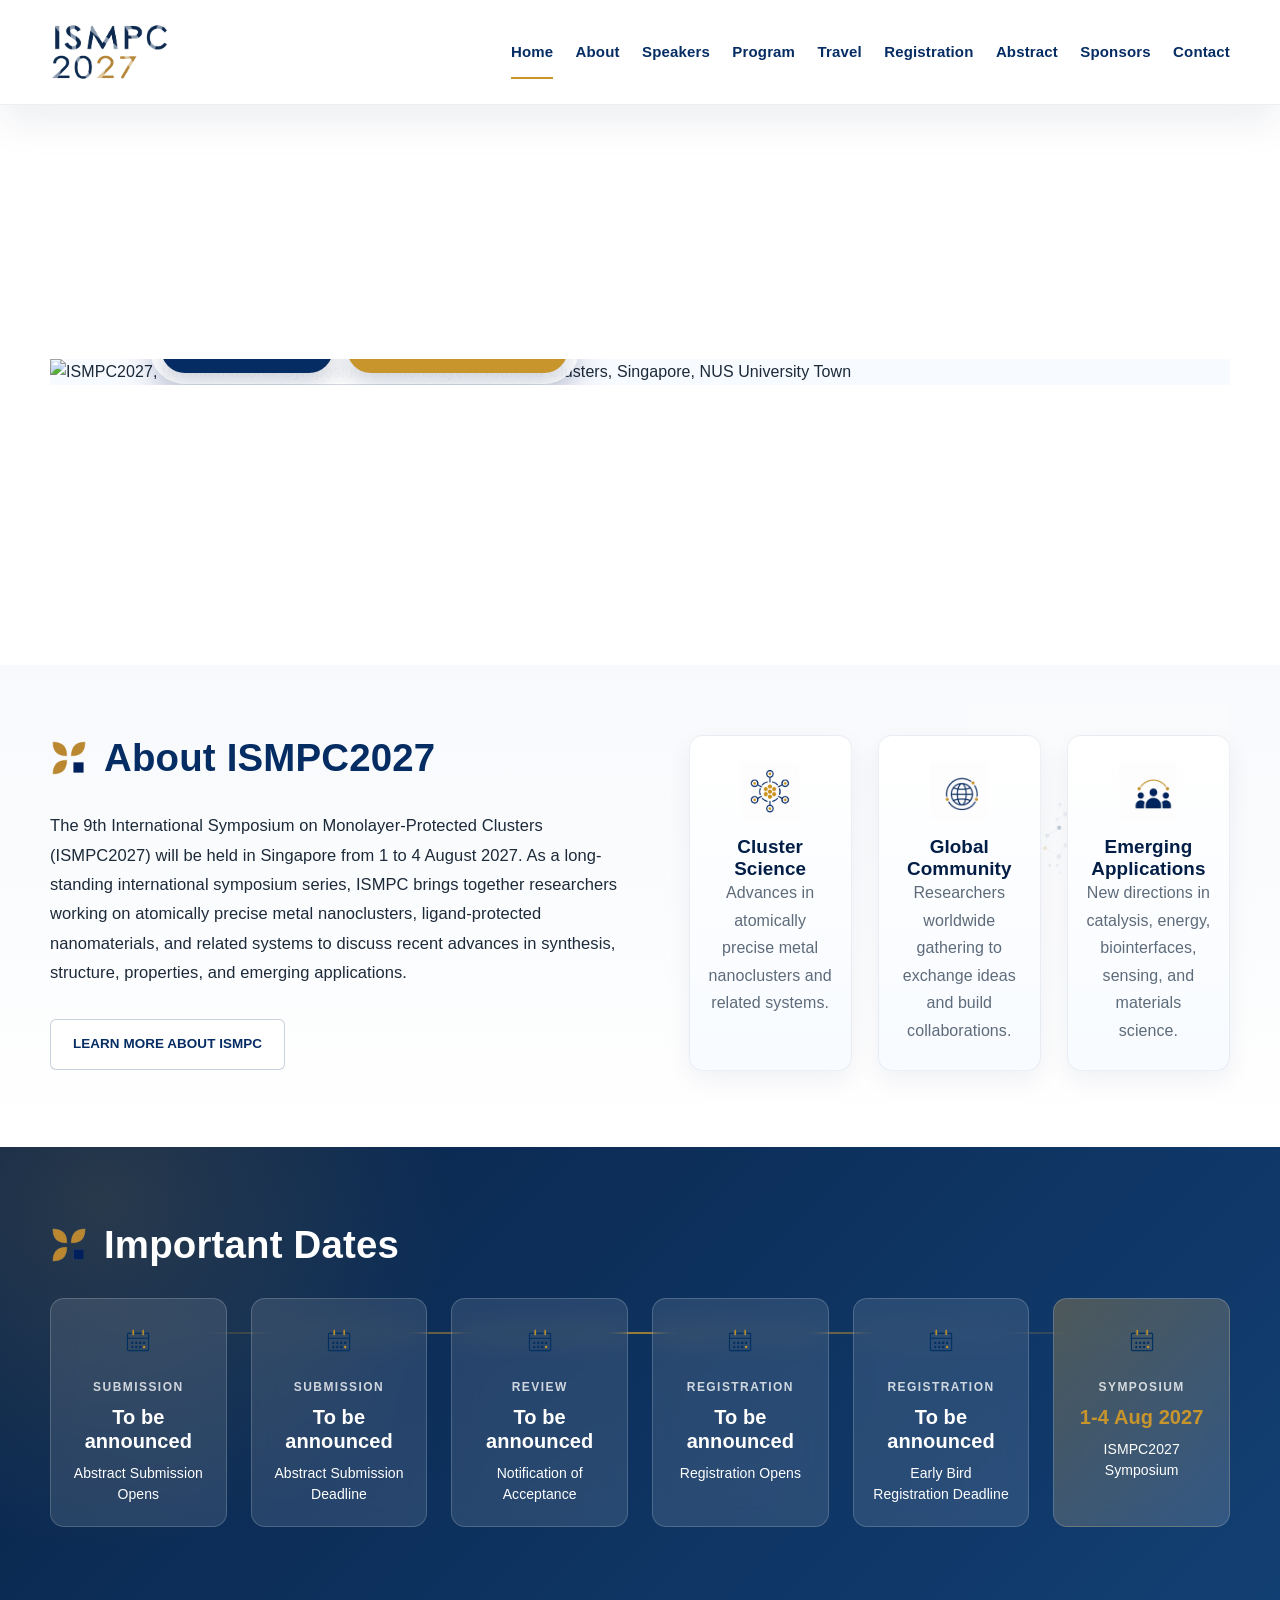
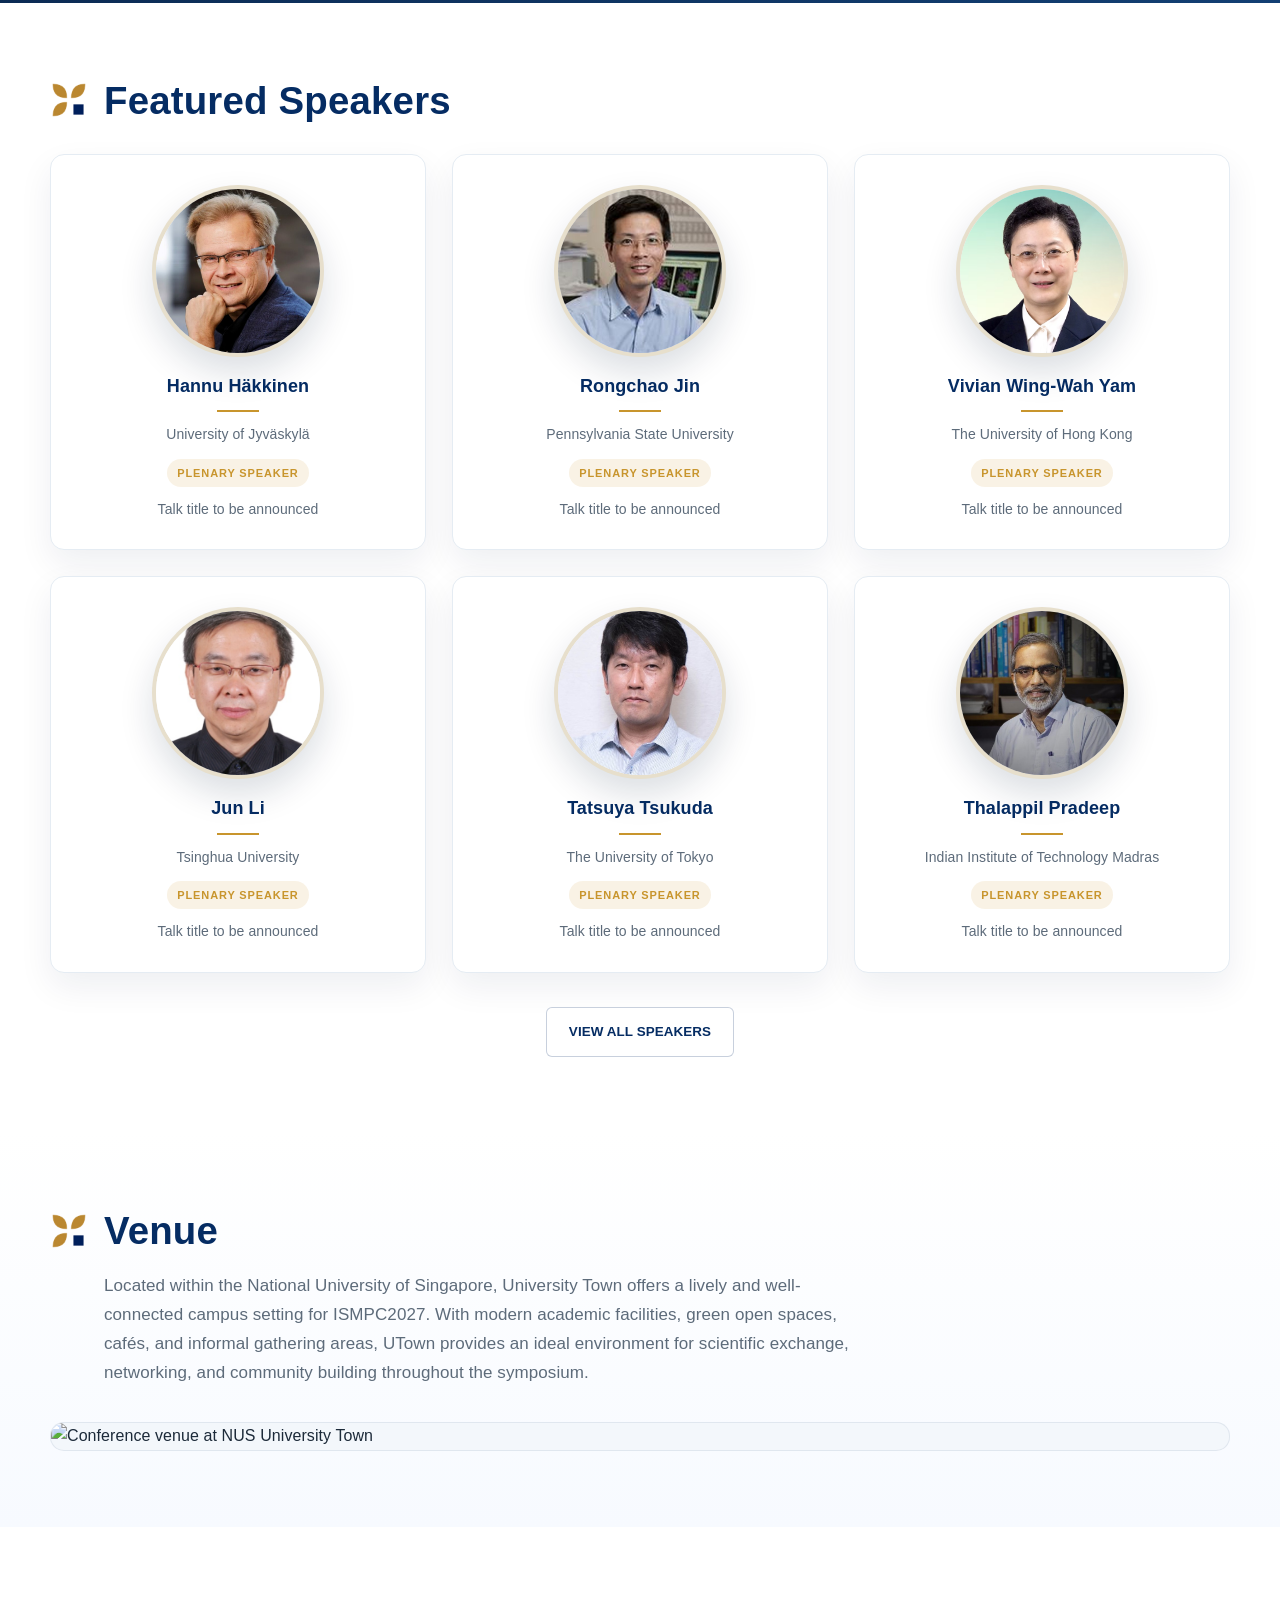
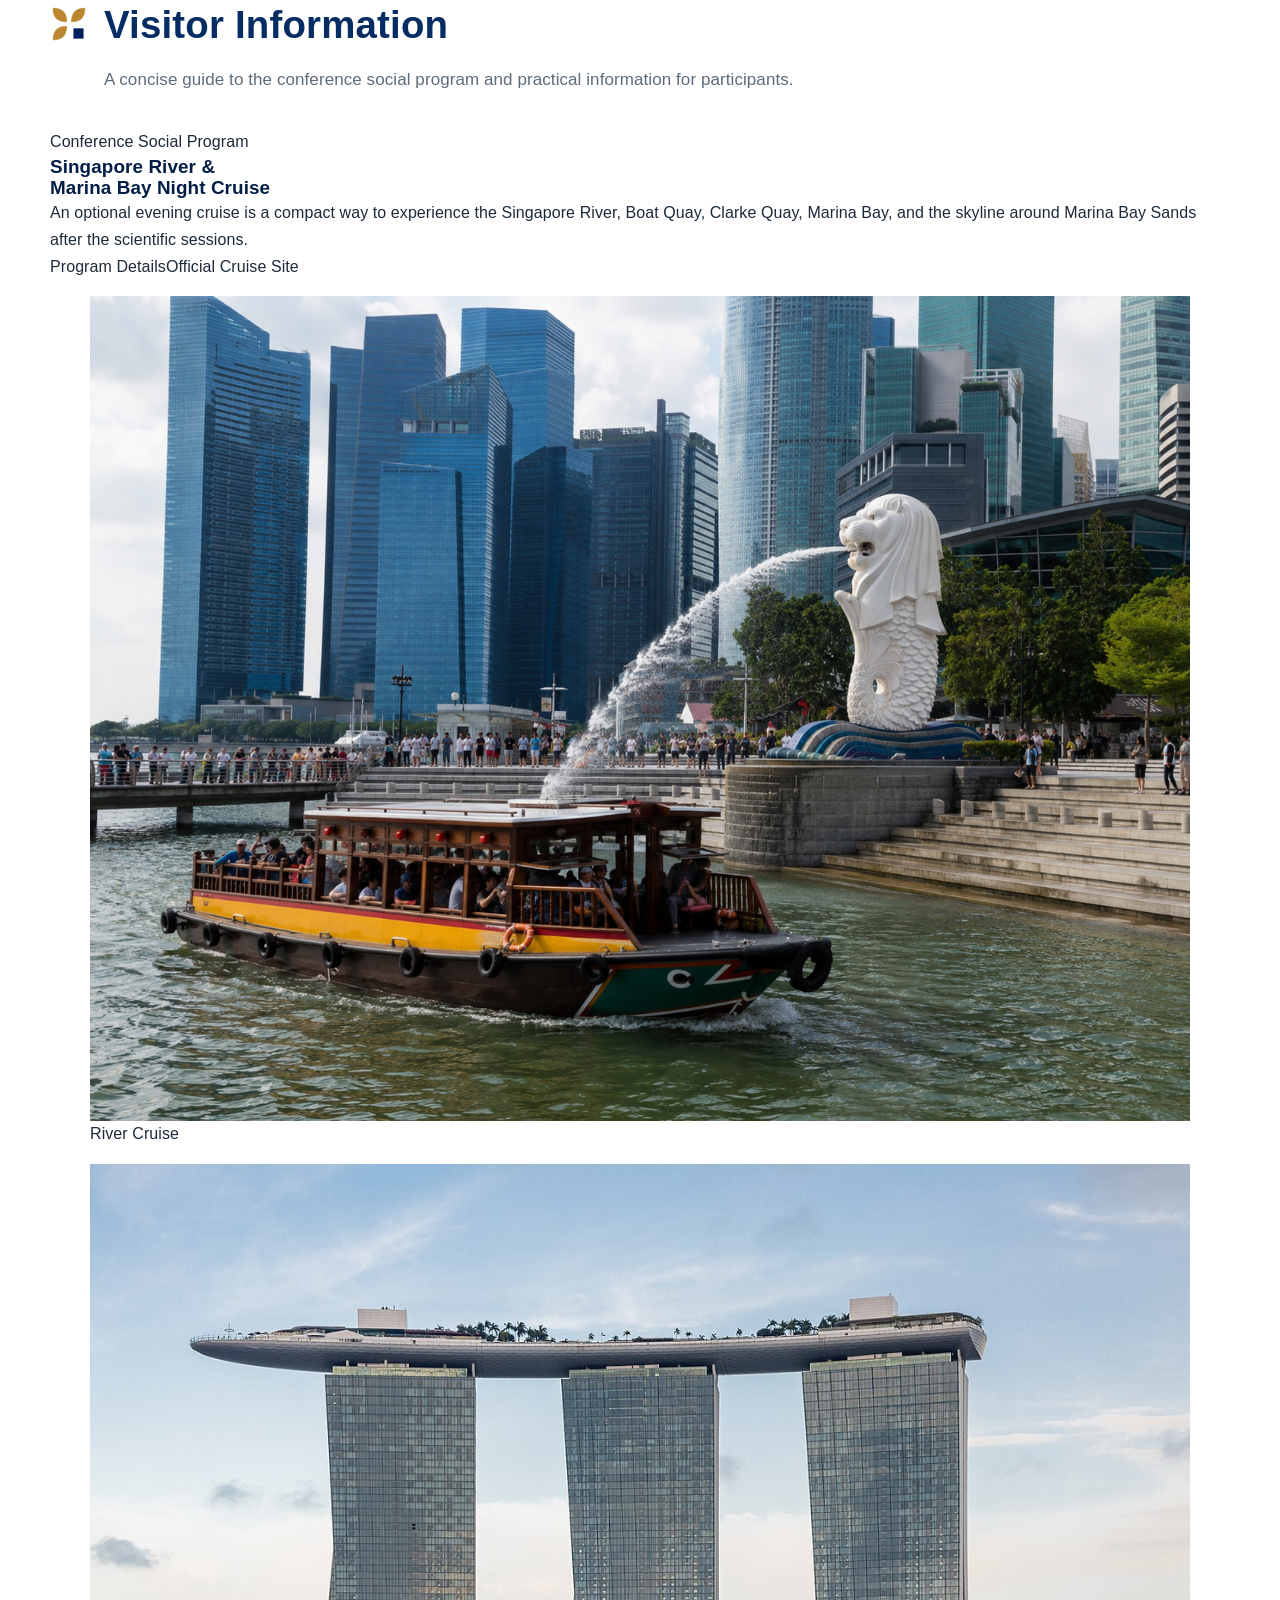
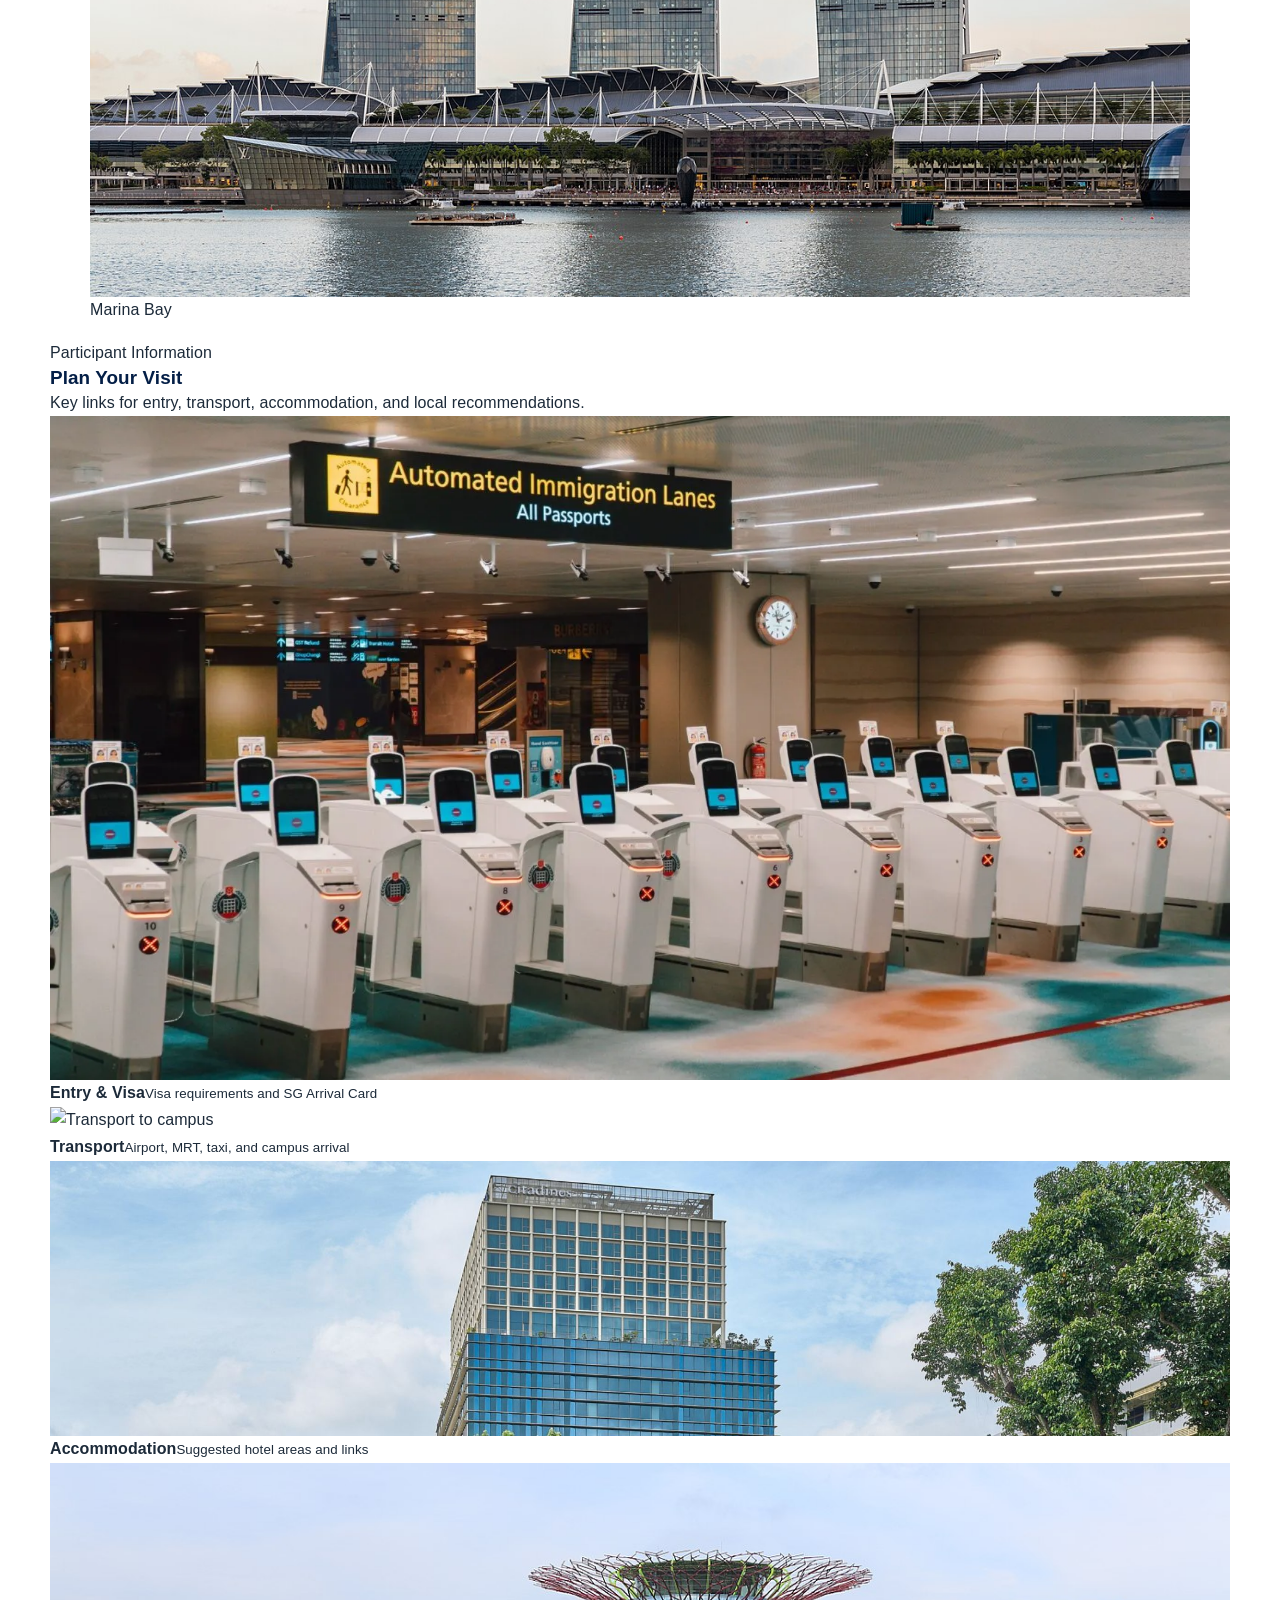
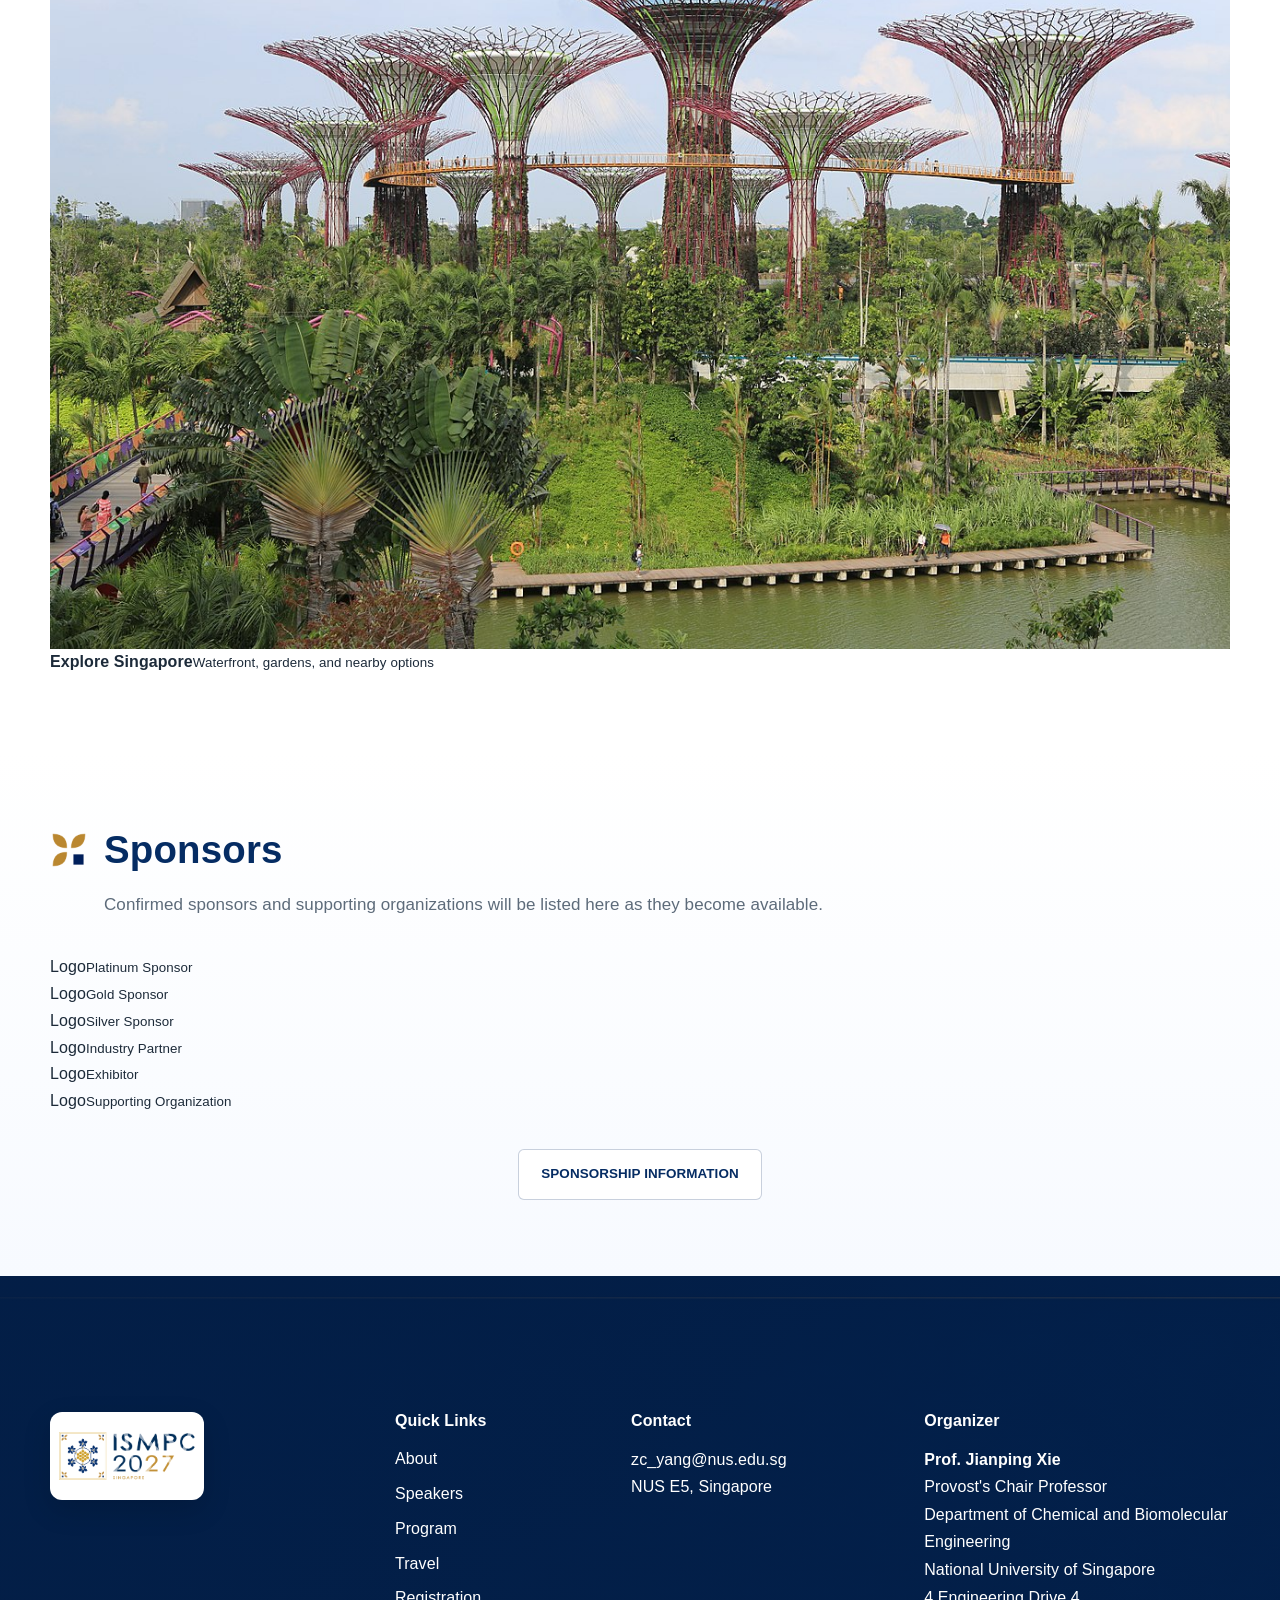
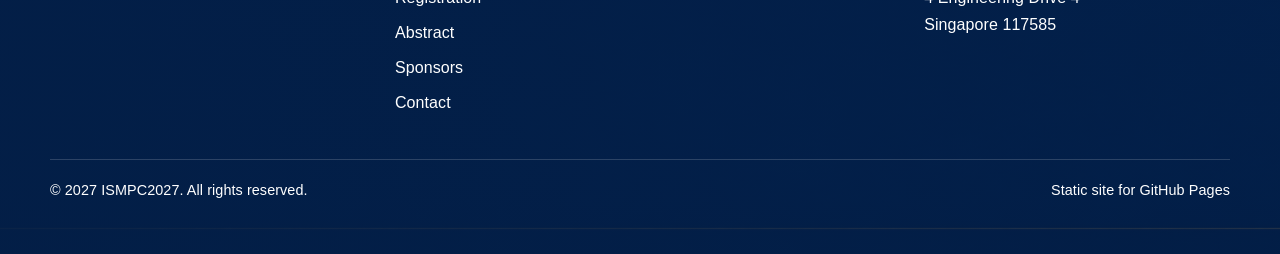
==== commit d50a06cc: "GPT-version" ====
--- a/index.html
+++ b/index.html
@@ -5,7 +5,7 @@
   <meta name="viewport" content="width=device-width, initial-scale=1">
   <title>ISMPC2027 | Singapore</title>
   <meta name="description" content="Official website for ISMPC2027, the 9th International Symposium on Monolayer-Protected Clusters in Singapore, 1-4 August 2027.">
-  <link rel="stylesheet" href="css/style.css?v=20260627-travel-final-fixes">
+  <link rel="stylesheet" href="css/style.css?v=20260627-final-clean-stack">
 </head>
 <body>
   <header class="site-header">
@@ -93,36 +93,36 @@
       </div>
     </section>
 
-    <section id="travel" class="section visitor-section visitor-section--duo">
+    <section id="travel" class="section visitor-section visitor-section--stack">
       <div class="container visitor-container">
         <div class="section-heading reveal"><img class="section-kicker-icon" src="assets/ornaments/gold-leaf-square-motif.png" alt=""><h2 class="section-title">Visitor Information</h2></div>
         <p class="section-subtitle home-module-subtitle reveal">A concise guide to the conference social program and practical information for participants.</p>
 
-        <div class="home-visitor-duo reveal" style="display:grid;grid-template-columns:minmax(0,.95fr) minmax(0,1.05fr);gap:28px;align-items:stretch;width:100%;">
-          <article class="home-visitor-panel home-visitor-panel--social" style="display:flex;flex-direction:column;min-width:0;overflow:hidden;background:#fff;border:1px solid rgba(5,44,99,.10);border-radius:18px;box-shadow:0 14px 34px rgba(3,30,70,.07);">
-            <div class="home-visitor-panel-head" style="padding:28px 30px 18px;">
-              <span class="home-card-kicker gold-pill-label">Conference Social Program</span>
-              <h3>Singapore River &amp; Marina Bay Night Cruise</h3>
-              <p>A planned evening cruise will provide an informal networking setting along Singapore's waterfront skyline.</p>
+        <div class="home-visitor-stack reveal">
+          <article class="home-visitor-stack-panel home-visitor-stack-panel--social">
+            <div class="home-visitor-social-copy">
+              <span class="home-visitor-eyebrow">Conference Social Program</span>
+              <h3>Singapore River &amp;<br>Marina Bay Night Cruise</h3>
+              <p>An optional evening cruise is a compact way to experience the Singapore River, Boat Quay, Clarke Quay, Marina Bay, and the skyline around Marina Bay Sands after the scientific sessions.</p>
+              <div class="home-visitor-actions"><a href="travel.html#river-cruise">Program Details</a><a href="https://rivercruise.com.sg/" target="_blank" rel="noopener">Official Cruise Site</a></div>
             </div>
-            <div class="home-social-mini-grid" style="display:grid;grid-template-columns:repeat(2,minmax(0,1fr));gap:14px;padding:0 30px 20px;">
-              <div class="home-mini-photo-card" style="overflow:hidden;min-width:0;background:rgba(5,44,99,.035);border:1px solid rgba(5,44,99,.08);border-radius:14px;"><div class="media media-cover" style="display:block;width:100%;height:118px;min-height:118px;max-height:118px;aspect-ratio:auto;border-radius:0;"><img src="assets/travel/photo-bumboat.jpg" alt="Singapore River bumboat cruise" loading="lazy" style="width:100%;height:100%;object-fit:cover;"></div><span style="display:block;padding:10px 12px 12px;color:var(--navy);font-weight:800;">River Cruise</span></div>
-              <div class="home-mini-photo-card" style="overflow:hidden;min-width:0;background:rgba(5,44,99,.035);border:1px solid rgba(5,44,99,.08);border-radius:14px;"><div class="media media-cover" style="display:block;width:100%;height:118px;min-height:118px;max-height:118px;aspect-ratio:auto;border-radius:0;"><img src="assets/travel/photo-marina-bay.jpg" alt="Marina Bay skyline" loading="lazy" style="width:100%;height:100%;object-fit:cover;"></div><span style="display:block;padding:10px 12px 12px;color:var(--navy);font-weight:800;">Marina Bay</span></div>
+            <div class="home-visitor-social-media" aria-label="Singapore river cruise preview images">
+              <figure class="home-visitor-photo-card"><img src="assets/travel/photo-bumboat.jpg" alt="Singapore River bumboat cruise" loading="lazy"><figcaption>River Cruise</figcaption></figure>
+              <figure class="home-visitor-photo-card"><img src="assets/travel/photo-marina-bay.jpg" alt="Marina Bay skyline" loading="lazy"><figcaption>Marina Bay</figcaption></figure>
             </div>
-            <div class="home-card-links" style="display:flex;flex-wrap:wrap;gap:10px;margin:auto 30px 30px;padding-top:0;"><a href="travel.html#river-cruise" style="display:inline-flex;align-items:center;justify-content:center;min-height:40px;padding:9px 16px;color:var(--navy);font-weight:750;line-height:1.2;text-align:center;background:rgba(250,246,239,.96);border:1px solid rgba(197,145,45,.28);border-radius:999px;">Program Details</a><a href="https://rivercruise.com.sg/" target="_blank" rel="noopener" style="display:inline-flex;align-items:center;justify-content:center;min-height:40px;padding:9px 16px;color:var(--navy);font-weight:750;line-height:1.2;text-align:center;background:rgba(250,246,239,.96);border:1px solid rgba(197,145,45,.28);border-radius:999px;">Official Cruise Site</a></div>
           </article>
 
-          <article class="home-visitor-panel home-visitor-panel--participant" style="display:flex;flex-direction:column;min-width:0;overflow:hidden;background:#fff;border:1px solid rgba(5,44,99,.10);border-radius:18px;box-shadow:0 14px 34px rgba(3,30,70,.07);">
-            <div class="home-visitor-panel-head" style="padding:28px 30px 18px;">
-              <span class="home-card-kicker gold-pill-label">Participant Information</span>
+          <article class="home-visitor-stack-panel home-visitor-stack-panel--participant">
+            <div class="home-visitor-participant-head">
+              <span class="home-visitor-eyebrow">Participant Information</span>
               <h3>Plan Your Visit</h3>
               <p>Key links for entry, transport, accommodation, and local recommendations.</p>
             </div>
-            <div class="participant-mini-card-grid" style="display:grid;grid-template-columns:repeat(2,minmax(0,1fr));gap:14px;padding:0 30px 30px;">
-              <a class="participant-mini-card" href="travel.html#entry" style="display:grid;grid-template-columns:86px minmax(0,1fr);gap:14px;align-items:center;min-width:0;padding:10px;background:rgba(5,44,99,.035);border:1px solid rgba(5,44,99,.08);border-radius:14px;"><div class="media media-cover" style="width:86px;height:68px;min-height:68px;max-height:68px;aspect-ratio:auto;border-radius:10px;"><img src="assets/travel/immigration.jpg" alt="Entry and visa information" loading="lazy" style="width:100%;height:100%;object-fit:cover;"></div><span style="display:block;min-width:0;"><strong style="display:block;margin:0 0 4px;color:var(--navy);font-size:.98rem;line-height:1.2;">Entry &amp; Visa</strong><small style="display:block;color:var(--muted);font-size:.86rem;line-height:1.35;">Visa requirements and SG Arrival Card</small></span></a>
-              <a class="participant-mini-card" href="travel.html#transport" style="display:grid;grid-template-columns:86px minmax(0,1fr);gap:14px;align-items:center;min-width:0;padding:10px;background:rgba(5,44,99,.035);border:1px solid rgba(5,44,99,.08);border-radius:14px;"><div class="media media-cover" style="width:86px;height:68px;min-height:68px;max-height:68px;aspect-ratio:auto;border-radius:10px;"><img src="assets/venue/UT1.jpg" alt="Transport to campus" loading="lazy" style="width:100%;height:100%;object-fit:cover;"></div><span style="display:block;min-width:0;"><strong style="display:block;margin:0 0 4px;color:var(--navy);font-size:.98rem;line-height:1.2;">Transport</strong><small style="display:block;color:var(--muted);font-size:.86rem;line-height:1.35;">Airport, MRT, taxi, and campus arrival</small></span></a>
-              <a class="participant-mini-card" href="travel.html#hotels" style="display:grid;grid-template-columns:86px minmax(0,1fr);gap:14px;align-items:center;min-width:0;padding:10px;background:rgba(5,44,99,.035);border:1px solid rgba(5,44,99,.08);border-radius:14px;"><div class="media media-cover" style="width:86px;height:68px;min-height:68px;max-height:68px;aspect-ratio:auto;border-radius:10px;"><img src="assets/travel/hotel-citadines.jpg" alt="Accommodation near campus" loading="lazy" style="width:100%;height:100%;object-fit:cover;"></div><span style="display:block;min-width:0;"><strong style="display:block;margin:0 0 4px;color:var(--navy);font-size:.98rem;line-height:1.2;">Accommodation</strong><small style="display:block;color:var(--muted);font-size:.86rem;line-height:1.35;">Suggested hotel areas and links</small></span></a>
-              <a class="participant-mini-card" href="travel.html#explore" style="display:grid;grid-template-columns:86px minmax(0,1fr);gap:14px;align-items:center;min-width:0;padding:10px;background:rgba(5,44,99,.035);border:1px solid rgba(5,44,99,.08);border-radius:14px;"><div class="media media-cover" style="width:86px;height:68px;min-height:68px;max-height:68px;aspect-ratio:auto;border-radius:10px;"><img src="assets/travel/photo-gardens-by-the-bay.jpg" alt="Explore Singapore" loading="lazy" style="width:100%;height:100%;object-fit:cover;"></div><span style="display:block;min-width:0;"><strong style="display:block;margin:0 0 4px;color:var(--navy);font-size:.98rem;line-height:1.2;">Explore Singapore</strong><small style="display:block;color:var(--muted);font-size:.86rem;line-height:1.35;">Waterfront, gardens, and nearby options</small></span></a>
+            <div class="home-visitor-info-grid">
+              <a class="home-visitor-info-card" href="travel.html#entry"><img src="assets/travel/immigration.jpg" alt="Entry and visa information" loading="lazy"><span><strong>Entry &amp; Visa</strong><small>Visa requirements and SG Arrival Card</small></span></a>
+              <a class="home-visitor-info-card" href="travel.html#transport"><img src="assets/venue/UT1.jpg" alt="Transport to campus" loading="lazy"><span><strong>Transport</strong><small>Airport, MRT, taxi, and campus arrival</small></span></a>
+              <a class="home-visitor-info-card" href="travel.html#hotels"><img src="assets/travel/hotel-citadines.jpg" alt="Accommodation near campus" loading="lazy"><span><strong>Accommodation</strong><small>Suggested hotel areas and links</small></span></a>
+              <a class="home-visitor-info-card" href="travel.html#explore"><img src="assets/travel/photo-gardens-by-the-bay.jpg" alt="Explore Singapore" loading="lazy"><span><strong>Explore Singapore</strong><small>Waterfront, gardens, and nearby options</small></span></a>
             </div>
           </article>
         </div>
--- a/css/style.css
+++ b/css/style.css
@@ -6274,501 +6274,89 @@
   }
 }
 
-/* Travel shuttle and accommodation updates */
-.campus-shuttle-panel {
-  margin-top: clamp(28px, 4vw, 46px);
-  padding: clamp(22px, 3vw, 34px);
-  border: 1px solid rgba(5, 44, 99, 0.10);
-  border-radius: 20px;
-  background: rgba(255, 255, 255, 0.78);
-  box-shadow: 0 16px 38px rgba(3, 30, 70, 0.06);
-}
-
-.section-heading--compact {
-  margin-bottom: 20px;
-}
-
-.section-heading--compact .section-title {
-  font-size: clamp(1.8rem, 3vw, 2.55rem);
-}
-
-.campus-shuttle-grid {
-  display: grid;
-  grid-template-columns: minmax(340px, 1.05fr) minmax(320px, 0.95fr);
-  gap: clamp(22px, 3vw, 34px);
-  align-items: stretch;
-}
-
-.shuttle-map-card,
-.shuttle-guide-card {
-  min-width: 0;
-  margin: 0;
-  border: 1px solid rgba(5, 44, 99, 0.10);
-  border-radius: 18px;
-  background: #fff;
-  box-shadow: 0 12px 30px rgba(3, 30, 70, 0.05);
-}
-
-.shuttle-map-card {
-  display: flex;
-  align-items: center;
-  justify-content: center;
-  padding: clamp(14px, 2vw, 22px);
-  overflow: hidden;
-}
-
-.shuttle-map-card img {
-  display: block;
-  width: 100%;
-  max-width: 100%;
-  max-height: 560px;
-  object-fit: contain;
-}
-
-.shuttle-guide-card {
-  padding: clamp(24px, 3vw, 34px);
-}
-
-.shuttle-guide-card h3 {
-  margin: 10px 0 12px;
-  color: var(--navy);
-  font-size: clamp(1.55rem, 2.4vw, 2.05rem);
-  line-height: 1.15;
-}
-
-.shuttle-guide-card p {
-  color: var(--muted);
-  line-height: 1.7;
-}
-
-.shuttle-info-list {
-  display: grid;
-  gap: 12px;
-  margin: 20px 0;
-}
-
-.shuttle-info-item {
-  padding: 14px 16px;
-  border: 1px solid rgba(5, 44, 99, 0.08);
-  border-radius: 14px;
-  background: rgba(5, 44, 99, 0.035);
-}
-
-.shuttle-info-item strong,
-.shuttle-info-item span {
-  display: block;
-}
-
-.shuttle-info-item strong {
-  color: var(--navy);
-  font-size: 0.98rem;
-  line-height: 1.25;
-}
-
-.shuttle-info-item span {
-  margin-top: 5px;
-  color: var(--muted);
-  font-size: 0.92rem;
-  line-height: 1.45;
-}
-
-.shuttle-note {
-  margin: 18px 0 18px;
-  padding: 14px 16px;
-  border-left: 4px solid var(--gold);
-  border-radius: 12px;
-  background: rgba(250, 246, 239, 0.95);
-  color: var(--navy) !important;
-  font-weight: 700;
-}
-
-.hotel-image-placeholder {
-  display: flex;
-  flex-direction: column;
-  align-items: center;
-  justify-content: center;
-  gap: 8px;
-  min-height: 0;
-  text-align: center;
-  border: 1px solid rgba(5, 44, 99, 0.10);
-  background:
-    linear-gradient(135deg, rgba(5, 44, 99, 0.06), rgba(197, 145, 45, 0.10)),
-    #f8fafc;
-}
-
-.hotel-image-placeholder span {
-  color: var(--navy);
-  font-size: clamp(1.25rem, 2vw, 1.8rem);
-  font-weight: 850;
-  line-height: 1.1;
-}
-
-.hotel-image-placeholder small {
-  color: var(--muted);
-  font-size: 0.9rem;
-  font-weight: 700;
-  letter-spacing: 0.04em;
-  text-transform: uppercase;
-}
-
-.accommodation-note {
-  margin: 28px 0 0;
-  padding: 18px 20px;
-  color: var(--muted);
-  line-height: 1.65;
-  border: 1px solid rgba(5, 44, 99, 0.10);
-  border-radius: 16px;
-  background: rgba(250, 246, 239, 0.72);
-}
-
-@media (max-width: 980px) {
-  .campus-shuttle-grid {
-    grid-template-columns: 1fr;
-  }
-
-  .shuttle-map-card img {
-    max-height: none;
-  }
-}
-
-@media (max-width: 640px) {
-  .campus-shuttle-panel,
-  .shuttle-guide-card {
-    padding: 20px;
-  }
-
-  .shuttle-map-card {
-    padding: 12px;
-  }
-}
-
-/* Precise label and conference map fixes */
-.gold-pill-label,
-#travel.visitor-section--duo .home-card-kicker.gold-pill-label {
+/* FINAL CLEAN TRAVEL FIX: shuttle panel and hotel cards */
+
+/* Shuttle panel separation */
+#transport .campus-shuttle-panel {
+  max-width: 1080px !important;
+  margin: 88px auto 0 !important;
+  padding: clamp(30px, 4vw, 46px) !important;
+  border: 1px solid rgba(5, 44, 99, 0.12) !important;
+  border-radius: 28px !important;
+  background: linear-gradient(135deg, #ffffff 0%, #f7faff 100%) !important;
+  box-shadow: 0 26px 70px rgba(3, 30, 70, 0.11) !important;
+  overflow: hidden !important;
+}
+
+#transport .campus-shuttle-panel .section-heading,
+#transport .campus-shuttle-panel .section-heading--compact {
+  justify-content: center !important;
+  margin: 0 0 34px !important;
+  text-align: center !important;
+}
+
+#transport .campus-shuttle-panel .section-title {
+  font-size: clamp(30px, 3vw, 42px) !important;
+  line-height: 1.12 !important;
+}
+
+/* Shuttle layout: compact image, guide text dominant */
+#transport .campus-shuttle-grid {
+  display: grid !important;
+  grid-template-columns: minmax(0, 0.72fr) minmax(0, 1.28fr) !important;
+  gap: clamp(28px, 4vw, 46px) !important;
+  align-items: center !important;
+}
+
+/* ISB image card: never giant */
+#transport .shuttle-map-card {
   display: flex !important;
   align-items: center !important;
   justify-content: center !important;
-  align-self: center !important;
-  width: fit-content !important;
-  margin: 0 auto 24px !important;
-  padding: 10px 22px !important;
-  border: 0 !important;
-  border-radius: 999px !important;
-  background: rgba(198, 155, 69, 0.12) !important;
-  color: var(--gold) !important;
-  font-size: 0.78rem !important;
-  font-weight: 800 !important;
-  letter-spacing: 0.12em !important;
-  line-height: 1 !important;
-  text-align: center !important;
-  text-decoration: none !important;
-  text-transform: uppercase !important;
-  box-shadow: none !important;
-}
-
-.gold-pill-label::before,
-.gold-pill-label::after,
-#travel.visitor-section--duo .home-card-kicker.gold-pill-label::before,
-#travel.visitor-section--duo .home-card-kicker.gold-pill-label::after {
-  display: none !important;
-  content: none !important;
-}
-
-#travel.visitor-section--duo .home-visitor-panel-head {
-  display: flex !important;
-  flex-direction: column !important;
-}
-
-#conference-base .travel-overview-grid {
-  display: grid !important;
-  grid-template-columns: minmax(0, 1.05fr) minmax(420px, 0.95fr) !important;
-  gap: 40px !important;
-  align-items: stretch !important;
-}
-
-#conference-base .travel-map-panel {
-  width: 100% !important;
+  justify-self: center !important;
+  width: min(100%, 440px) !important;
+  max-width: 440px !important;
   min-width: 0 !important;
-  min-height: 420px !important;
-  border: 1px solid rgba(12, 49, 99, 0.12) !important;
-  border-radius: 20px !important;
-  overflow: hidden !important;
-  background: #fff !important;
-  box-shadow: var(--shadow-soft) !important;
-}
-
-#conference-base .travel-map-panel iframe {
-  display: block !important;
-  width: 100% !important;
-  height: 100% !important;
-  min-height: 420px !important;
-  max-width: none !important;
-  border: 0 !important;
-}
-
-@media (max-width: 980px) {
-  #conference-base .travel-overview-grid {
-    grid-template-columns: 1fr !important;
-  }
-
-  #conference-base .travel-map-panel,
-  #conference-base .travel-map-panel iframe {
-    min-height: 340px !important;
-  }
-}
-
-@media (max-width: 640px) {
-  #conference-base .travel-map-panel,
-  #conference-base .travel-map-panel iframe {
-    min-height: 280px !important;
-  }
-}
-
-/* Travel alignment and compact shuttle card pass */
-body:has(.travel-page-hero) main > .section {
-  padding-top: clamp(64px, 7vw, 92px);
-  padding-bottom: clamp(64px, 7vw, 92px);
-}
-
-body:has(.travel-page-hero) .container {
-  max-width: 1180px;
-}
-
-body:has(.travel-page-hero) .section-heading {
-  margin-bottom: clamp(24px, 3vw, 34px);
-}
-
-body:has(.travel-page-hero) .lead {
-  max-width: 760px;
-  margin-bottom: clamp(26px, 3vw, 34px);
-}
-
-body:has(.travel-page-hero) .travel-overview-grid,
-body:has(.travel-page-hero) .split-feature,
-body:has(.travel-page-hero) .cruise-layout,
-body:has(.travel-page-hero) .transport-grid,
-body:has(.travel-page-hero) .hotel-grid,
-body:has(.travel-page-hero) .experience-grid,
-body:has(.travel-page-hero) .weather-grid {
-  gap: clamp(24px, 3vw, 34px);
-}
-
-body:has(.travel-page-hero) .route-card,
-body:has(.travel-page-hero) .info-card,
-body:has(.travel-page-hero) .hotel-card,
-body:has(.travel-page-hero) .experience-card,
-body:has(.travel-page-hero) .packing-list,
-body:has(.travel-page-hero) .travel-brief,
-body:has(.travel-page-hero) .cruise-card {
-  border-radius: 18px;
-}
-
-.campus-shuttle-panel {
-  margin-top: clamp(28px, 4vw, 42px) !important;
-  padding: clamp(22px, 3vw, 32px) !important;
+  min-height: 0 !important;
+  margin: 0 !important;
+  padding: 18px !important;
   border: 1px solid rgba(5, 44, 99, 0.10) !important;
   border-radius: 20px !important;
-  background: linear-gradient(135deg, rgba(255,255,255,.92), rgba(248,250,252,.86)) !important;
-  box-shadow: 0 16px 38px rgba(3, 30, 70, 0.06) !important;
-}
-
-.campus-shuttle-panel .section-heading--compact {
-  margin-bottom: 22px !important;
-}
-
-.campus-shuttle-panel .section-heading--compact .section-title {
-  font-size: clamp(1.85rem, 3vw, 2.55rem) !important;
-}
-
-.campus-shuttle-grid {
-  display: grid !important;
-  grid-template-columns: minmax(0, 1.02fr) minmax(360px, .88fr) !important;
-  gap: clamp(22px, 3vw, 32px) !important;
-  align-items: stretch !important;
-}
-
-.shuttle-guide-card {
-  order: 1 !important;
-  min-width: 0 !important;
-  padding: clamp(24px, 3vw, 32px) !important;
-  border: 1px solid rgba(5, 44, 99, 0.10) !important;
-  border-radius: 18px !important;
-  background: #fff !important;
-  box-shadow: 0 12px 30px rgba(3, 30, 70, 0.05) !important;
-}
-
-.shuttle-map-card {
-  order: 2 !important;
-  display: flex !important;
-  align-items: center !important;
-  justify-content: center !important;
-  min-width: 0 !important;
-  min-height: 0 !important;
-  max-height: 430px !important;
-  margin: 0 !important;
-  padding: clamp(14px, 2vw, 20px) !important;
+  background: #ffffff !important;
+  box-shadow: 0 14px 36px rgba(3, 30, 70, 0.06) !important;
   overflow: hidden !important;
-  border: 1px solid rgba(5, 44, 99, 0.10) !important;
-  border-radius: 18px !important;
-  background: #fff !important;
-  box-shadow: 0 12px 30px rgba(3, 30, 70, 0.05) !important;
-}
-
-.shuttle-map-card img {
-  display: block !important;
-  width: 100% !important;
-  max-width: 100% !important;
-  height: auto !important;
-  max-height: 390px !important;
-  object-fit: contain !important;
-}
-
-.shuttle-guide-card h3 {
-  margin: 10px 0 12px !important;
-  color: var(--navy) !important;
-  font-size: clamp(1.55rem, 2.2vw, 2rem) !important;
-  line-height: 1.15 !important;
-}
-
-.shuttle-guide-card p {
-  color: var(--muted) !important;
-  line-height: 1.68 !important;
-}
-
-.shuttle-info-list {
-  display: grid !important;
-  gap: 12px !important;
-  margin: 20px 0 !important;
-}
-
-.shuttle-info-item {
-  padding: 14px 16px !important;
-  border: 1px solid rgba(5, 44, 99, 0.08) !important;
-  border-radius: 14px !important;
-  background: rgba(5, 44, 99, 0.035) !important;
-}
-
-.shuttle-note {
-  margin: 18px 0 !important;
-  padding: 14px 16px !important;
-  border-left: 4px solid var(--gold) !important;
-  border-radius: 12px !important;
-  background: rgba(250, 246, 239, 0.95) !important;
-  color: var(--navy) !important;
-  font-weight: 700 !important;
-}
-
-#transport > .container > .button-row.reveal {
-  margin-top: 26px;
-}
-
-@media (max-width: 980px) {
-  .campus-shuttle-grid {
-    grid-template-columns: 1fr !important;
-  }
-
-  .shuttle-guide-card,
-  .shuttle-map-card {
-    order: initial !important;
-  }
-
-  .shuttle-map-card {
-    max-height: none !important;
-  }
-
-  .shuttle-map-card img {
-    max-height: 520px !important;
-  }
-}
-
-@media (max-width: 640px) {
-  body:has(.travel-page-hero) main > .section {
-    padding-top: 52px;
-    padding-bottom: 52px;
-  }
-
-  .campus-shuttle-panel,
-  .shuttle-guide-card {
-    padding: 20px !important;
-  }
-
-  .shuttle-map-card {
-    padding: 12px !important;
-  }
-
-  .shuttle-map-card img {
-    max-height: none !important;
-  }
-}
-
-/* Final Travel polish: shuttle panel and hotel cards */
-#transport .campus-shuttle-panel {
-  margin-top: clamp(56px, 6vw, 72px) !important;
-  padding: clamp(26px, 3.4vw, 38px) !important;
-  border: 1px solid rgba(5, 44, 99, 0.11) !important;
-  border-radius: 22px !important;
-  background: linear-gradient(135deg, rgba(255,255,255,.96), rgba(242,247,252,.90)) !important;
-  box-shadow: 0 18px 42px rgba(3, 30, 70, 0.07) !important;
-}
-
-#transport .campus-shuttle-panel .section-heading--compact {
-  margin-bottom: 24px !important;
-}
-
-#transport .campus-shuttle-panel .section-heading--compact .section-title {
-  font-size: clamp(1.85rem, 3vw, 2.5rem) !important;
-}
-
-#transport .campus-shuttle-grid {
-  display: grid !important;
-  grid-template-columns: minmax(320px, .86fr) minmax(0, 1.14fr) !important;
-  gap: clamp(24px, 3vw, 36px) !important;
-  align-items: stretch !important;
-}
-
-#transport .shuttle-map-card {
-  order: 1 !important;
-  display: flex !important;
-  align-items: center !important;
-  justify-content: center !important;
-  min-width: 0 !important;
-  max-height: 400px !important;
-  margin: 0 !important;
-  padding: clamp(14px, 2vw, 22px) !important;
-  overflow: hidden !important;
-  border: 1px solid rgba(5, 44, 99, 0.10) !important;
-  border-radius: 18px !important;
-  background: #fff !important;
-  box-shadow: 0 12px 30px rgba(3, 30, 70, 0.05) !important;
 }
 
 #transport .shuttle-map-card img {
   display: block !important;
-  width: 100% !important;
-  max-width: 100% !important;
+  width: auto !important;
   height: auto !important;
-  max-height: 360px !important;
+  max-width: 360px !important;
+  max-height: 260px !important;
   object-fit: contain !important;
-}
-
+  object-position: center center !important;
+  margin: 0 auto !important;
+}
+
+/* Shuttle guide */
 #transport .shuttle-guide-card {
-  order: 2 !important;
   display: flex !important;
   flex-direction: column !important;
   min-width: 0 !important;
   padding: clamp(24px, 3vw, 34px) !important;
   border: 1px solid rgba(5, 44, 99, 0.10) !important;
-  border-radius: 18px !important;
-  background: #fff !important;
-  box-shadow: 0 12px 30px rgba(3, 30, 70, 0.05) !important;
-}
-
-#transport .shuttle-guide-card > h3 {
-  display: none !important;
+  border-radius: 22px !important;
+  background: #ffffff !important;
+  box-shadow: 0 14px 36px rgba(3, 30, 70, 0.06) !important;
+}
+
+#transport .shuttle-guide-card .eyebrow {
+  width: fit-content !important;
+  margin: 0 0 16px !important;
 }
 
 #transport .shuttle-guide-card p {
-  color: var(--muted) !important;
+  color: var(--text-muted) !important;
   line-height: 1.68 !important;
 }
 
@@ -6779,249 +6367,80 @@
 }
 
 #transport .shuttle-info-item {
+  display: grid !important;
+  gap: 6px !important;
   padding: 14px 16px !important;
-  border: 1px solid rgba(5, 44, 99, 0.08) !important;
+  border-left: 3px solid var(--gold) !important;
   border-radius: 14px !important;
-  background: rgba(5, 44, 99, 0.035) !important;
-}
-
-#transport .shuttle-info-item strong,
-#transport .shuttle-info-item span {
-  display: block !important;
+  background: rgba(5, 44, 99, 0.045) !important;
 }
 
 #transport .shuttle-info-item strong {
   color: var(--navy) !important;
-  font-size: .98rem !important;
-  line-height: 1.25 !important;
+  font-weight: 850 !important;
 }
 
 #transport .shuttle-info-item span {
-  margin-top: 5px !important;
-  color: var(--muted) !important;
-  font-size: .92rem !important;
-  line-height: 1.45 !important;
-}
-
-#transport .shuttle-note {
-  margin: 18px 0 !important;
-  padding: 14px 16px !important;
-  border-left: 4px solid var(--gold) !important;
-  border-radius: 12px !important;
-  background: rgba(250, 246, 239, 0.95) !important;
-  color: var(--navy) !important;
-  font-weight: 700 !important;
+  color: var(--text-muted) !important;
+  line-height: 1.58 !important;
 }
 
 #transport .shuttle-guide-card .button-row {
   margin-top: auto !important;
 }
 
+#transport > .container > .button-row.reveal {
+  margin-top: 34px !important;
+  justify-content: center !important;
+}
+
+/* Hotel cards: one structure, one rhythm */
 #hotels .hotel-grid--visual {
   display: grid !important;
   grid-template-columns: repeat(3, minmax(0, 1fr)) !important;
-  gap: clamp(22px, 2.5vw, 30px) !important;
+  gap: 24px !important;
   align-items: stretch !important;
 }
 
 #hotels .hotel-card--visual {
   display: flex !important;
   flex-direction: column !important;
-  min-width: 0 !important;
   height: 100% !important;
+  padding: 0 !important;
   overflow: hidden !important;
-  border-radius: 18px !important;
-}
-
-#hotels .hotel-card--visual .hotel-image,
-#hotels .hotel-card--visual .hotel-image.media,
-#hotels .hotel-card--visual .hotel-image.media-cover {
+  border-radius: 20px !important;
+}
+
+#hotels .hotel-card--visual .hotel-image {
   width: 100% !important;
   aspect-ratio: 16 / 9 !important;
-  height: auto !important;
-  min-height: 0 !important;
-  max-height: none !important;
-  flex: 0 0 auto !important;
-  border-radius: 14px !important;
+  margin: 0 !important;
+  border-radius: 0 !important;
+  border: 0 !important;
   overflow: hidden !important;
 }
 
 #hotels .hotel-card--visual .hotel-image img {
+  display: block !important;
   width: 100% !important;
   height: 100% !important;
   object-fit: cover !important;
 }
 
-#hotels .hotel-card-body {
-  display: flex !important;
+#hotels .hotel-card--visual .hotel-card-body {
+  display: block !important;
   flex: 1 1 auto !important;
-  flex-direction: column !important;
-  min-width: 0 !important;
-  padding-top: 18px !important;
-}
-
-#hotels .hotel-card-body h3 {
-  margin: 8px 0 10px !important;
-  color: var(--navy) !important;
-  line-height: 1.2 !important;
-}
-
-#hotels .hotel-card-body p {
-  margin-bottom: 0 !important;
-  color: var(--muted) !important;
-  line-height: 1.55 !important;
-}
-
-#hotels .hotel-card--visual .hotel-actions {
-  margin-top: auto !important;
-  padding-top: 20px !important;
-}
-
-@media (max-width: 1120px) {
-  #hotels .hotel-grid--visual {
-    grid-template-columns: repeat(2, minmax(0, 1fr)) !important;
-  }
-}
-
-@media (max-width: 980px) {
-  #transport .campus-shuttle-grid {
-    grid-template-columns: 1fr !important;
-  }
-
-  #transport .shuttle-map-card,
-  #transport .shuttle-guide-card {
-    order: initial !important;
-  }
-
-  #transport .shuttle-map-card {
-    max-height: none !important;
-  }
-
-  #transport .shuttle-map-card img {
-    max-height: 420px !important;
-  }
-}
-
-@media (max-width: 680px) {
-  #hotels .hotel-grid--visual {
-    grid-template-columns: 1fr !important;
-  }
-
-  #transport .campus-shuttle-panel,
-  #transport .shuttle-guide-card {
-    padding: 20px !important;
-  }
-
-  #transport .shuttle-map-card {
-    padding: 12px !important;
-  }
-
-  #transport .shuttle-map-card img {
-    max-height: none !important;
-  }
-
-  #transport .shuttle-guide-card .button-row {
-    align-items: stretch !important;
-  }
-
-  #transport .shuttle-guide-card .button-row .btn {
-    width: 100% !important;
-  }
-}
-
-/* Final Travel shuttle and hotel alignment fixes */
-#transport .campus-shuttle-panel,
-.campus-shuttle-panel {
-  margin-top: 72px !important;
-  padding: clamp(28px, 4vw, 44px) !important;
-  border: 1px solid rgba(5,44,99,0.10) !important;
-  border-radius: 24px !important;
-  background: linear-gradient(135deg, #ffffff 0%, #f7faff 100%) !important;
-  box-shadow: 0 24px 64px rgba(3,30,70,0.10) !important;
-}
-
-#transport .campus-shuttle-panel .section-heading,
-.campus-shuttle-panel .section-heading {
-  margin-bottom: 30px !important;
-}
-
-#transport .campus-shuttle-grid,
-.campus-shuttle-grid {
-  display: grid !important;
-  grid-template-columns: minmax(0, 0.95fr) minmax(320px, 1fr) !important;
-  gap: 36px !important;
+  padding: 24px 24px 0 !important;
+}
+
+#hotels .hotel-card--visual .hotel-label {
+  display: inline-flex !important;
   align-items: center !important;
-}
-
-#transport .shuttle-map-card,
-.shuttle-map-card {
-  margin: 0 !important;
-  padding: 20px !important;
-  border-radius: 18px !important;
-  border: 1px solid rgba(5,44,99,0.10) !important;
-  background: #fff !important;
-  display: flex !important;
-  align-items: center !important;
-  justify-content: center !important;
-  width: 100% !important;
-  overflow: hidden !important;
-}
-
-#transport .shuttle-map-card img,
-.shuttle-map-card img {
-  width: auto !important;
-  max-width: 100% !important;
-  max-height: 360px !important;
-  object-fit: contain !important;
-  margin: 0 auto !important;
-}
-
-#transport .shuttle-guide-card,
-.shuttle-guide-card {
-  padding: 0 !important;
-  background: transparent !important;
-  border: 0 !important;
-  box-shadow: none !important;
-}
-
-#hotels .hotel-card--visual,
-.hotel-card--visual {
-  display: flex !important;
-  flex-direction: column !important;
-  height: 100% !important;
-  overflow: hidden !important;
-}
-
-#hotels .hotel-card--visual .hotel-image,
-.hotel-card--visual .hotel-image {
-  width: 100% !important;
-  aspect-ratio: 16 / 9 !important;
-  border-radius: 18px !important;
-  overflow: hidden !important;
-}
-
-#hotels .hotel-card--visual .hotel-image img,
-.hotel-card--visual .hotel-image img {
-  width: 100% !important;
-  height: 100% !important;
-  object-fit: cover !important;
-}
-
-#hotels .hotel-card--visual > div:nth-child(2),
-.hotel-card--visual > div:nth-child(2),
-#hotels .hotel-card--visual .hotel-card-body,
-.hotel-card--visual .hotel-card-body {
-  padding: 22px 26px 0 !important;
-}
-
-#hotels .hotel-card--visual .hotel-label,
-.hotel-card--visual .hotel-label {
-  display: inline-flex !important;
   width: fit-content !important;
   margin: 0 0 16px !important;
   padding: 8px 14px !important;
   border-radius: 999px !important;
-  background: rgba(200,149,45,0.12) !important;
+  background: rgba(200, 149, 45, 0.12) !important;
   color: var(--gold) !important;
   font-size: 12px !important;
   font-weight: 850 !important;
@@ -7030,195 +6449,43 @@
   line-height: 1.2 !important;
 }
 
-#hotels .hotel-card--visual h3,
-.hotel-card--visual h3 {
+#hotels .hotel-card--visual h3 {
   margin: 0 0 12px !important;
-}
-
-#hotels .hotel-card--visual p,
-.hotel-card--visual p {
+  color: var(--navy) !important;
+  line-height: 1.2 !important;
+}
+
+#hotels .hotel-card--visual p {
   margin: 0 !important;
-  color: var(--text-muted, var(--muted)) !important;
-}
-
-#hotels .hotel-card--visual .hotel-actions,
-.hotel-card--visual .hotel-actions {
+  color: var(--text-muted) !important;
+  line-height: 1.6 !important;
+}
+
+#hotels .hotel-card--visual .hotel-actions {
+  display: flex !important;
+  flex-wrap: wrap !important;
+  gap: 10px !important;
   margin-top: auto !important;
-  padding: 24px 26px 26px !important;
-}
-
-@media (max-width: 900px) {
-  #transport .campus-shuttle-grid,
-  .campus-shuttle-grid {
-    grid-template-columns: 1fr !important;
-  }
-
-  #transport .shuttle-map-card img,
-  .shuttle-map-card img {
-    max-height: 300px !important;
-  }
-}
-
-@media (max-width: 600px) {
-  #transport .campus-shuttle-panel,
-  .campus-shuttle-panel {
-    margin-top: 52px !important;
-    padding: 22px !important;
-    border-radius: 18px !important;
-  }
-
-  #transport .shuttle-map-card img,
-  .shuttle-map-card img {
-    max-height: 260px !important;
-  }
-}
-/* Shuttle section visual correction */
-#transport .transport-grid {
-  margin-bottom: 0 !important;
-}
-
-#transport .campus-shuttle-panel {
-  position: relative !important;
-  max-width: 1080px !important;
-  margin: clamp(84px, 8vw, 112px) auto 0 !important;
-  padding: clamp(30px, 4vw, 46px) !important;
-  border: 1px solid rgba(5, 44, 99, 0.12) !important;
-  border-radius: 28px !important;
-  background:
-    linear-gradient(135deg, rgba(255,255,255,0.98) 0%, rgba(246,250,255,0.96) 100%) !important;
-  box-shadow: 0 26px 70px rgba(3, 30, 70, 0.11) !important;
-  isolation: isolate !important;
-}
-
-#transport .campus-shuttle-panel::before {
-  content: "" !important;
-  position: absolute !important;
-  top: calc(clamp(84px, 8vw, 112px) * -0.5) !important;
-  left: 50% !important;
-  width: min(220px, 32vw) !important;
-  height: 1px !important;
-  transform: translateX(-50%) !important;
-  background: linear-gradient(90deg, transparent, rgba(197, 145, 45, 0.42), transparent) !important;
-}
-
-#transport .campus-shuttle-panel .section-heading,
-#transport .campus-shuttle-panel .section-heading--compact {
-  justify-content: center !important;
-  margin: 0 0 32px !important;
-  text-align: center !important;
-}
-
-#transport .campus-shuttle-panel .section-heading .section-title,
-#transport .campus-shuttle-panel .section-heading--compact .section-title {
-  font-size: clamp(1.85rem, 2.8vw, 2.5rem) !important;
-  line-height: 1.12 !important;
-}
-
-#transport .campus-shuttle-grid {
-  display: grid !important;
-  grid-template-columns: minmax(0, 1.06fr) minmax(320px, 0.94fr) !important;
-  gap: clamp(26px, 3.5vw, 42px) !important;
-  align-items: stretch !important;
-}
-
-#transport .shuttle-guide-card {
-  order: 1 !important;
-  display: flex !important;
-  flex-direction: column !important;
-  min-width: 0 !important;
-  padding: clamp(24px, 3vw, 34px) !important;
-  border: 1px solid rgba(5, 44, 99, 0.10) !important;
-  border-radius: 22px !important;
-  background: #fff !important;
-  box-shadow: 0 14px 36px rgba(3, 30, 70, 0.06) !important;
-}
-
-#transport .shuttle-map-card {
-  order: 2 !important;
-  display: flex !important;
-  align-items: center !important;
-  justify-content: center !important;
-  justify-self: center !important;
-  align-self: stretch !important;
-  width: 100% !important;
-  max-width: 620px !important;
-  min-width: 0 !important;
-  min-height: 360px !important;
-  max-height: 420px !important;
-  margin: 0 !important;
-  padding: clamp(18px, 2.4vw, 26px) !important;
-  overflow: hidden !important;
-  border: 1px solid rgba(5, 44, 99, 0.10) !important;
-  border-radius: 22px !important;
-  background: linear-gradient(180deg, #fff, #f8fbff) !important;
-  box-shadow: 0 14px 36px rgba(3, 30, 70, 0.06) !important;
-}
-
-#transport .shuttle-map-card img {
-  display: block !important;
-  width: auto !important;
-  height: auto !important;
-  max-width: min(100%, 520px) !important;
-  max-height: 320px !important;
-  object-fit: contain !important;
-  margin: 0 auto !important;
-}
-
-#transport .shuttle-guide-card .eyebrow {
-  width: fit-content !important;
-  margin-bottom: 16px !important;
-}
-
-#transport .shuttle-guide-card p {
-  color: var(--muted) !important;
-  line-height: 1.68 !important;
-}
-
-#transport .shuttle-info-list {
-  display: grid !important;
-  gap: 12px !important;
-  margin: 20px 0 !important;
-}
-
-#transport .shuttle-info-item {
-  padding: 14px 16px !important;
-  border: 1px solid rgba(5, 44, 99, 0.08) !important;
-  border-radius: 14px !important;
-  background: rgba(5, 44, 99, 0.035) !important;
-}
-
-#transport .shuttle-guide-card .button-row {
-  margin-top: auto !important;
-}
-
-#transport > .container > .button-row.reveal {
-  margin-top: 34px !important;
-  justify-content: center !important;
-}
-
-@media (max-width: 980px) {
-  #transport .campus-shuttle-panel {
-    margin-top: 72px !important;
-  }
-
+  padding: 24px !important;
+}
+
+@media (max-width: 1080px) {
   #transport .campus-shuttle-grid {
     grid-template-columns: 1fr !important;
   }
 
-  #transport .shuttle-guide-card,
   #transport .shuttle-map-card {
-    order: initial !important;
-  }
-
-  #transport .shuttle-map-card {
-    max-width: 100% !important;
-    min-height: 320px !important;
-    max-height: 380px !important;
+    width: min(100%, 520px) !important;
+    max-width: 520px !important;
   }
 
   #transport .shuttle-map-card img {
-    max-width: min(100%, 480px) !important;
-    max-height: 290px !important;
+    max-width: 440px !important;
+    max-height: 300px !important;
+  }
+
+  #hotels .hotel-grid--visual {
+    grid-template-columns: repeat(2, minmax(0, 1fr)) !important;
   }
 }
 
@@ -7229,18 +6496,282 @@
     border-radius: 20px !important;
   }
 
-  #transport .campus-shuttle-panel::before {
-    top: -30px !important;
-  }
-
   #transport .shuttle-map-card {
-    min-height: 260px !important;
-    max-height: 320px !important;
+    width: 100% !important;
+    max-width: 100% !important;
     padding: 14px !important;
   }
 
   #transport .shuttle-map-card img {
-    max-width: min(100%, 360px) !important;
-    max-height: 240px !important;
-  }
-}
+    max-width: 320px !important;
+    max-height: 220px !important;
+  }
+
+  #hotels .hotel-grid--visual {
+    grid-template-columns: 1fr !important;
+  }
+
+  #hotels .hotel-card--visual .hotel-card-body {
+    padding: 22px 22px 0 !important;
+  }
+
+  #hotels .hotel-card--visual .hotel-actions {
+    padding: 22px !important;
+  }
+}
+
+/* Homepage Visitor Information stack redesign */
+#travel.visitor-section--stack {
+  background: linear-gradient(180deg, #ffffff 0%, #f7faff 100%) !important;
+}
+
+#travel.visitor-section--stack .visitor-container {
+  max-width: 1180px !important;
+}
+
+#travel.visitor-section--stack .home-visitor-stack {
+  display: grid !important;
+  grid-template-columns: 1fr !important;
+  gap: clamp(28px, 4vw, 42px) !important;
+  width: 100% !important;
+  margin-top: 34px !important;
+}
+
+#travel.visitor-section--stack .home-visitor-stack-panel {
+  min-width: 0 !important;
+  overflow: hidden !important;
+  border: 1px solid rgba(5, 44, 99, 0.10) !important;
+  border-radius: 28px !important;
+  background: #fff !important;
+  box-shadow: 0 26px 70px rgba(3, 30, 70, 0.09) !important;
+}
+
+#travel.visitor-section--stack .home-visitor-stack-panel--social {
+  display: grid !important;
+  grid-template-columns: minmax(0, 1.25fr) minmax(300px, 0.75fr) !important;
+  gap: clamp(28px, 4vw, 50px) !important;
+  align-items: center !important;
+  padding: clamp(38px, 5vw, 68px) !important;
+}
+
+#travel.visitor-section--stack .home-visitor-social-copy {
+  min-width: 0 !important;
+}
+
+#travel.visitor-section--stack .home-visitor-eyebrow {
+  display: inline-flex !important;
+  align-items: center !important;
+  width: fit-content !important;
+  margin: 0 0 20px !important;
+  padding: 9px 18px !important;
+  border-radius: 999px !important;
+  background: rgba(200, 149, 45, 0.12) !important;
+  color: var(--gold) !important;
+  font-size: 12px !important;
+  font-weight: 850 !important;
+  letter-spacing: 0.12em !important;
+  line-height: 1.2 !important;
+  text-transform: uppercase !important;
+}
+
+#travel.visitor-section--stack .home-visitor-stack-panel--social h3 {
+  max-width: 760px !important;
+  margin: 0 0 24px !important;
+  color: var(--navy) !important;
+  font-size: clamp(42px, 5.4vw, 78px) !important;
+  line-height: 1.04 !important;
+  font-weight: 850 !important;
+  letter-spacing: -0.025em !important;
+}
+
+#travel.visitor-section--stack .home-visitor-stack-panel--social p,
+#travel.visitor-section--stack .home-visitor-participant-head p {
+  margin: 0 !important;
+  color: var(--text-muted) !important;
+  font-size: 16.5px !important;
+  line-height: 1.7 !important;
+}
+
+#travel.visitor-section--stack .home-visitor-stack-panel--social p {
+  max-width: 760px !important;
+}
+
+#travel.visitor-section--stack .home-visitor-actions {
+  display: flex !important;
+  flex-wrap: wrap !important;
+  gap: 12px !important;
+  margin-top: 30px !important;
+}
+
+#travel.visitor-section--stack .home-visitor-actions a {
+  display: inline-flex !important;
+  align-items: center !important;
+  justify-content: center !important;
+  min-height: 44px !important;
+  padding: 10px 18px !important;
+  border: 1px solid rgba(200, 149, 45, 0.30) !important;
+  border-radius: 999px !important;
+  background: rgba(250, 246, 239, 0.96) !important;
+  color: var(--navy) !important;
+  font-size: 14px !important;
+  font-weight: 800 !important;
+  line-height: 1.2 !important;
+  text-align: center !important;
+}
+
+#travel.visitor-section--stack .home-visitor-social-media {
+  display: grid !important;
+  grid-template-columns: 1fr !important;
+  gap: 18px !important;
+  justify-self: stretch !important;
+  align-self: center !important;
+}
+
+#travel.visitor-section--stack .home-visitor-photo-card {
+  width: 100% !important;
+  max-width: 320px !important;
+  margin: 0 auto !important;
+  overflow: hidden !important;
+  border: 1px solid rgba(5, 44, 99, 0.10) !important;
+  border-radius: 18px !important;
+  background: #f7faff !important;
+  box-shadow: 0 12px 30px rgba(3, 30, 70, 0.06) !important;
+}
+
+#travel.visitor-section--stack .home-visitor-photo-card img {
+  display: block !important;
+  width: 100% !important;
+  height: 148px !important;
+  max-height: 148px !important;
+  object-fit: cover !important;
+}
+
+#travel.visitor-section--stack .home-visitor-photo-card figcaption {
+  display: block !important;
+  padding: 12px 14px 14px !important;
+  color: var(--navy) !important;
+  font-size: 15px !important;
+  font-weight: 850 !important;
+  line-height: 1.2 !important;
+}
+
+#travel.visitor-section--stack .home-visitor-stack-panel--participant {
+  display: grid !important;
+  grid-template-columns: minmax(260px, 0.42fr) minmax(0, 1fr) !important;
+  gap: clamp(26px, 4vw, 42px) !important;
+  align-items: start !important;
+  padding: clamp(30px, 4vw, 44px) !important;
+  border-radius: 24px !important;
+  box-shadow: 0 18px 46px rgba(3, 30, 70, 0.07) !important;
+}
+
+#travel.visitor-section--stack .home-visitor-participant-head h3 {
+  margin: 0 0 14px !important;
+  color: var(--navy) !important;
+  font-size: clamp(30px, 3vw, 44px) !important;
+  line-height: 1.1 !important;
+  font-weight: 850 !important;
+}
+
+#travel.visitor-section--stack .home-visitor-info-grid {
+  display: grid !important;
+  grid-template-columns: repeat(2, minmax(0, 1fr)) !important;
+  gap: 16px !important;
+}
+
+#travel.visitor-section--stack .home-visitor-info-card {
+  display: grid !important;
+  grid-template-columns: 96px minmax(0, 1fr) !important;
+  gap: 14px !important;
+  align-items: center !important;
+  min-width: 0 !important;
+  padding: 12px !important;
+  border: 1px solid rgba(5, 44, 99, 0.09) !important;
+  border-radius: 16px !important;
+  background: rgba(5, 44, 99, 0.035) !important;
+  text-decoration: none !important;
+}
+
+#travel.visitor-section--stack .home-visitor-info-card img {
+  display: block !important;
+  width: 96px !important;
+  height: 74px !important;
+  max-width: 96px !important;
+  max-height: 74px !important;
+  border-radius: 12px !important;
+  object-fit: cover !important;
+}
+
+#travel.visitor-section--stack .home-visitor-info-card span {
+  display: block !important;
+  min-width: 0 !important;
+}
+
+#travel.visitor-section--stack .home-visitor-info-card strong {
+  display: block !important;
+  margin: 0 0 5px !important;
+  color: var(--navy) !important;
+  font-size: 15.5px !important;
+  line-height: 1.22 !important;
+  font-weight: 850 !important;
+}
+
+#travel.visitor-section--stack .home-visitor-info-card small {
+  display: block !important;
+  color: var(--text-muted) !important;
+  font-size: 13px !important;
+  line-height: 1.38 !important;
+}
+
+@media (max-width: 980px) {
+  #travel.visitor-section--stack .home-visitor-stack-panel--social,
+  #travel.visitor-section--stack .home-visitor-stack-panel--participant {
+    grid-template-columns: 1fr !important;
+  }
+
+  #travel.visitor-section--stack .home-visitor-social-media {
+    grid-template-columns: repeat(2, minmax(0, 1fr)) !important;
+  }
+
+  #travel.visitor-section--stack .home-visitor-photo-card {
+    max-width: 100% !important;
+  }
+}
+
+@media (max-width: 640px) {
+  #travel.visitor-section--stack .home-visitor-stack {
+    gap: 24px !important;
+    margin-top: 26px !important;
+  }
+
+  #travel.visitor-section--stack .home-visitor-stack-panel--social,
+  #travel.visitor-section--stack .home-visitor-stack-panel--participant {
+    padding: 24px !important;
+    border-radius: 20px !important;
+  }
+
+  #travel.visitor-section--stack .home-visitor-stack-panel--social h3 {
+    font-size: clamp(34px, 11vw, 52px) !important;
+  }
+
+  #travel.visitor-section--stack .home-visitor-social-media,
+  #travel.visitor-section--stack .home-visitor-info-grid {
+    grid-template-columns: 1fr !important;
+  }
+
+  #travel.visitor-section--stack .home-visitor-photo-card img {
+    height: 136px !important;
+    max-height: 136px !important;
+  }
+
+  #travel.visitor-section--stack .home-visitor-info-card {
+    grid-template-columns: 84px minmax(0, 1fr) !important;
+  }
+
+  #travel.visitor-section--stack .home-visitor-info-card img {
+    width: 84px !important;
+    height: 64px !important;
+    max-width: 84px !important;
+    max-height: 64px !important;
+  }
+}
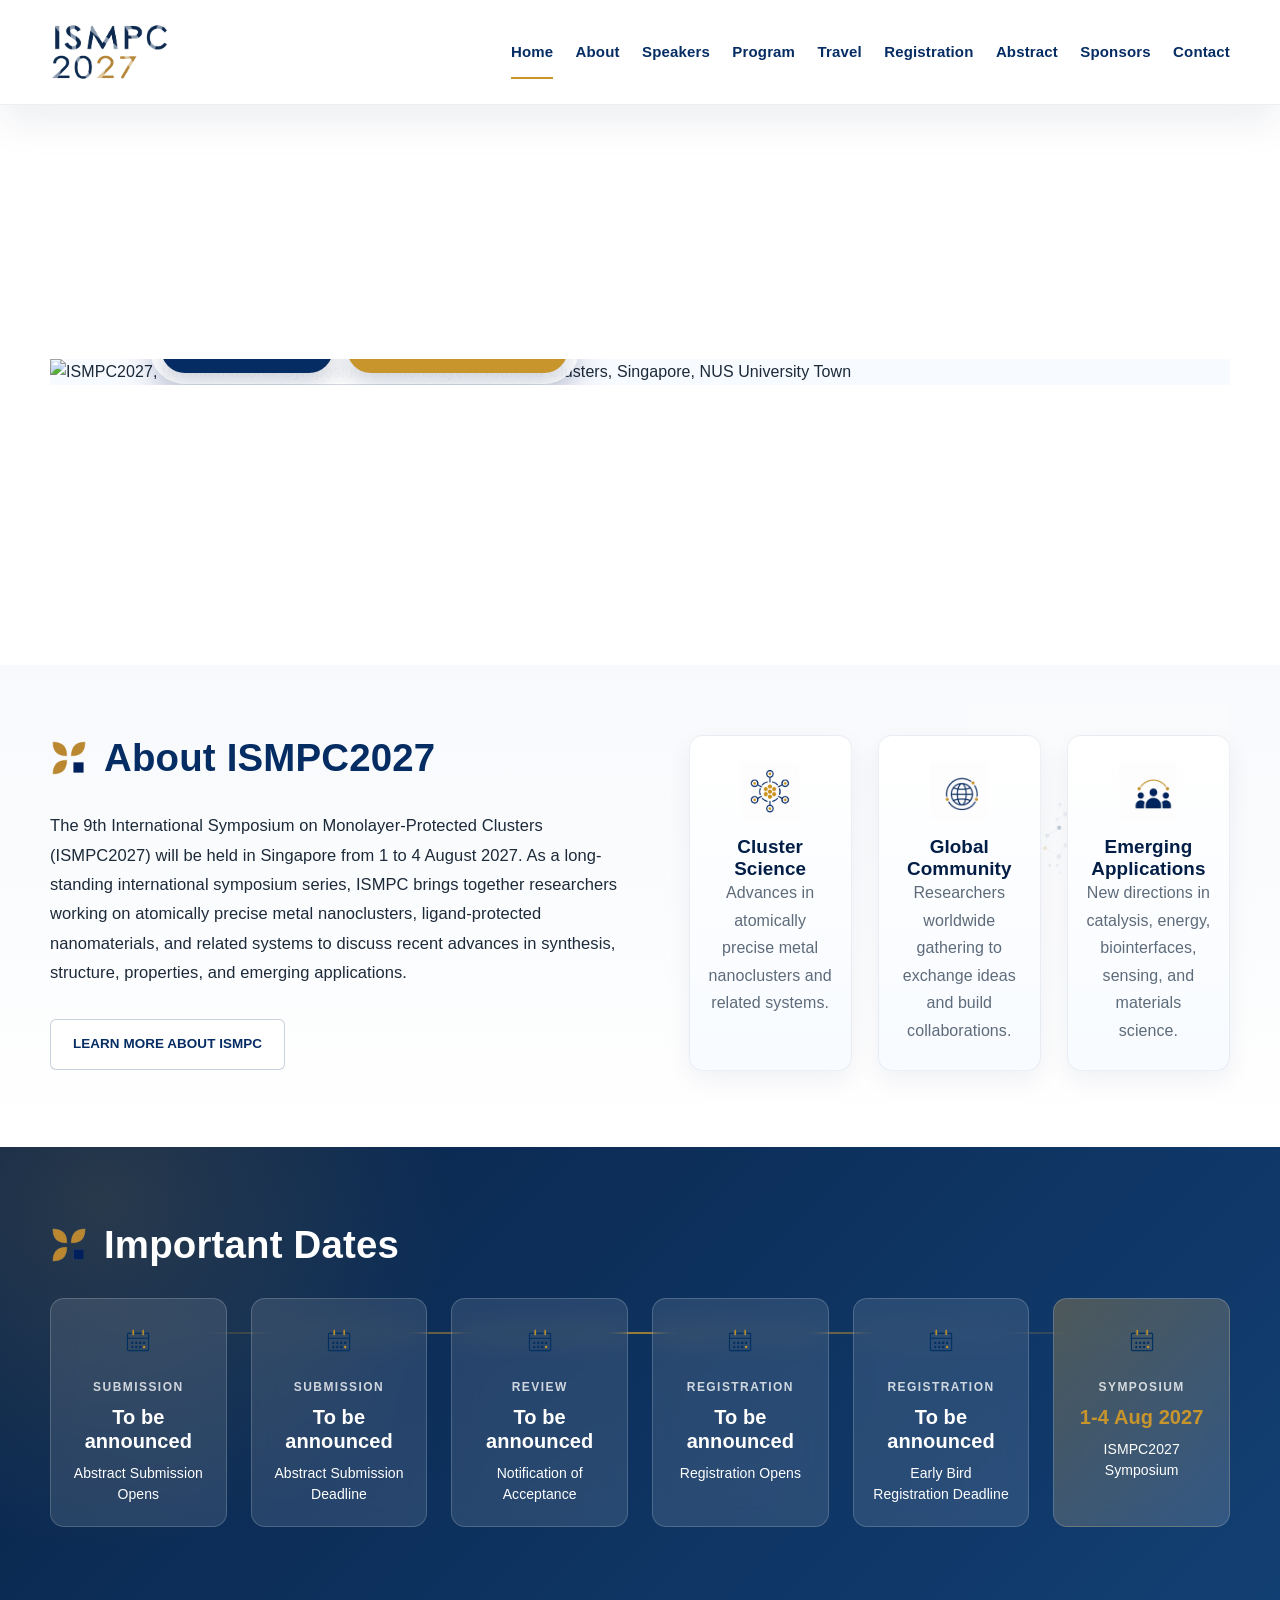
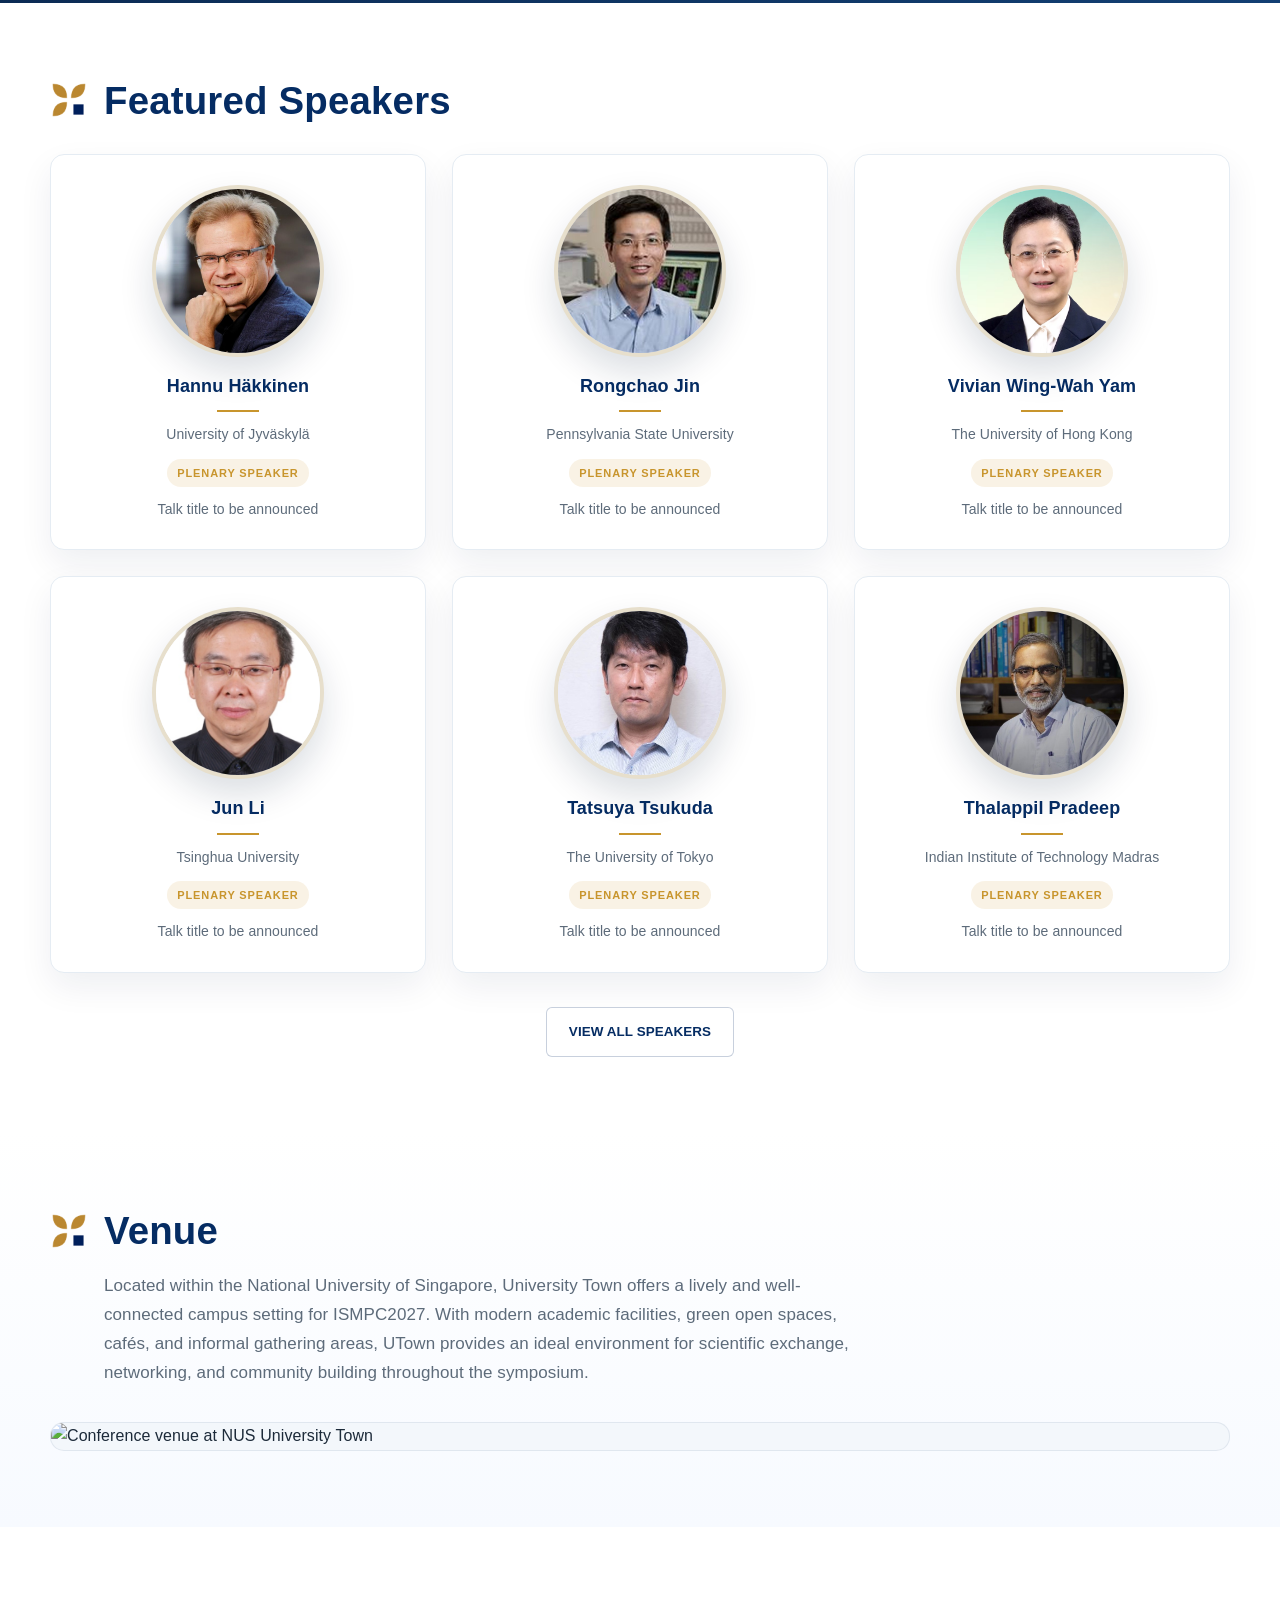
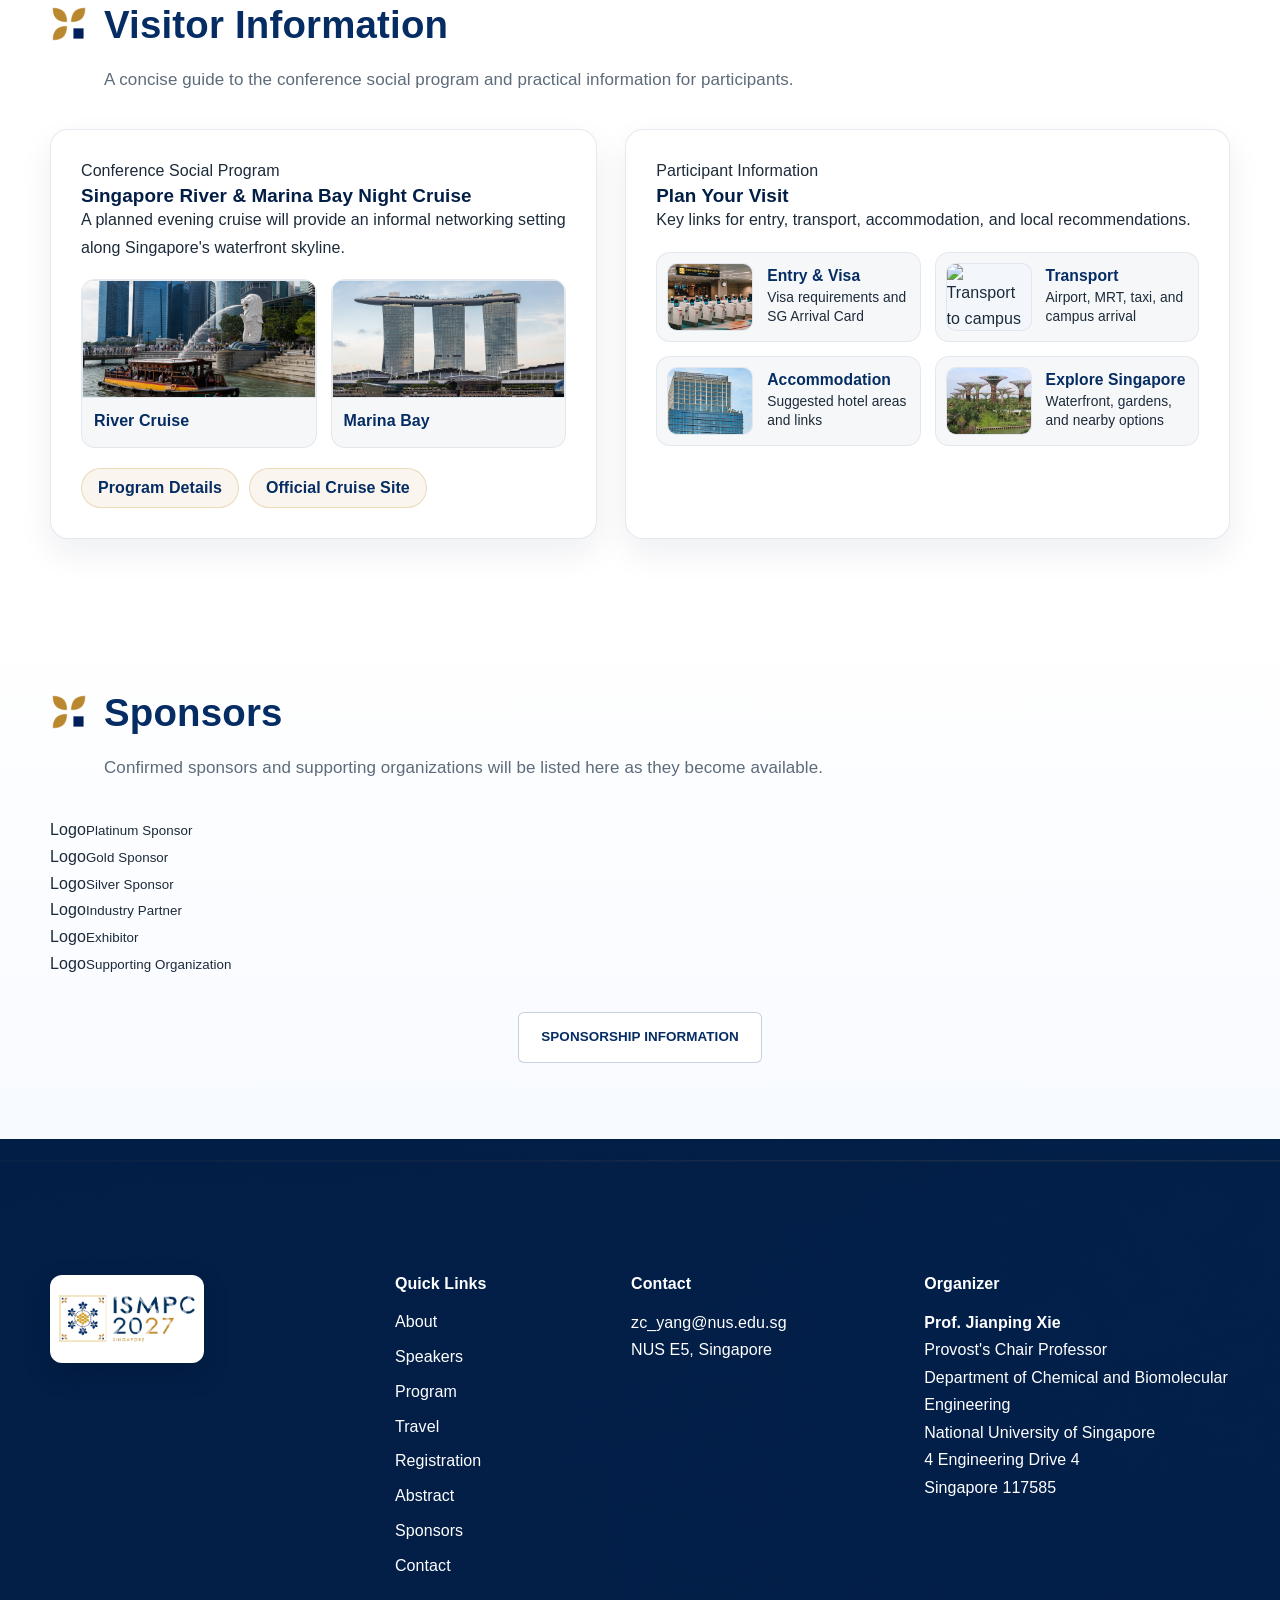
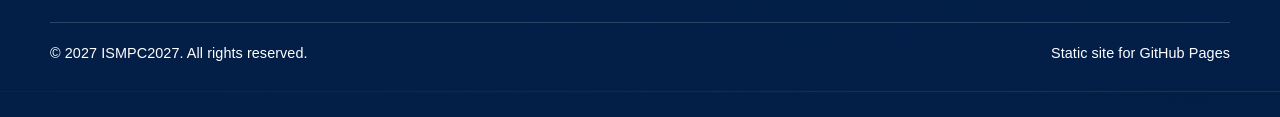
==== commit d45d1075: "g'g" ====
--- a/index.html
+++ b/index.html
@@ -5,7 +5,7 @@
   <meta name="viewport" content="width=device-width, initial-scale=1">
   <title>ISMPC2027 | Singapore</title>
   <meta name="description" content="Official website for ISMPC2027, the 9th International Symposium on Monolayer-Protected Clusters in Singapore, 1-4 August 2027.">
-  <link rel="stylesheet" href="css/style.css?v=20260627-final-clean-stack">
+  <link rel="stylesheet" href="css/style.css?v=20260627-travel-final-fixes">
 </head>
 <body>
   <header class="site-header">
@@ -93,36 +93,36 @@
       </div>
     </section>
 
-    <section id="travel" class="section visitor-section visitor-section--stack">
+    <section id="travel" class="section visitor-section visitor-section--duo">
       <div class="container visitor-container">
         <div class="section-heading reveal"><img class="section-kicker-icon" src="assets/ornaments/gold-leaf-square-motif.png" alt=""><h2 class="section-title">Visitor Information</h2></div>
         <p class="section-subtitle home-module-subtitle reveal">A concise guide to the conference social program and practical information for participants.</p>
 
-        <div class="home-visitor-stack reveal">
-          <article class="home-visitor-stack-panel home-visitor-stack-panel--social">
-            <div class="home-visitor-social-copy">
-              <span class="home-visitor-eyebrow">Conference Social Program</span>
-              <h3>Singapore River &amp;<br>Marina Bay Night Cruise</h3>
-              <p>An optional evening cruise is a compact way to experience the Singapore River, Boat Quay, Clarke Quay, Marina Bay, and the skyline around Marina Bay Sands after the scientific sessions.</p>
-              <div class="home-visitor-actions"><a href="travel.html#river-cruise">Program Details</a><a href="https://rivercruise.com.sg/" target="_blank" rel="noopener">Official Cruise Site</a></div>
+        <div class="home-visitor-duo reveal" style="display:grid;grid-template-columns:minmax(0,.95fr) minmax(0,1.05fr);gap:28px;align-items:stretch;width:100%;">
+          <article class="home-visitor-panel home-visitor-panel--social" style="display:flex;flex-direction:column;min-width:0;overflow:hidden;background:#fff;border:1px solid rgba(5,44,99,.10);border-radius:18px;box-shadow:0 14px 34px rgba(3,30,70,.07);">
+            <div class="home-visitor-panel-head" style="padding:28px 30px 18px;">
+              <span class="home-card-kicker gold-pill-label">Conference Social Program</span>
+              <h3>Singapore River &amp; Marina Bay Night Cruise</h3>
+              <p>A planned evening cruise will provide an informal networking setting along Singapore's waterfront skyline.</p>
             </div>
-            <div class="home-visitor-social-media" aria-label="Singapore river cruise preview images">
-              <figure class="home-visitor-photo-card"><img src="assets/travel/photo-bumboat.jpg" alt="Singapore River bumboat cruise" loading="lazy"><figcaption>River Cruise</figcaption></figure>
-              <figure class="home-visitor-photo-card"><img src="assets/travel/photo-marina-bay.jpg" alt="Marina Bay skyline" loading="lazy"><figcaption>Marina Bay</figcaption></figure>
+            <div class="home-social-mini-grid" style="display:grid;grid-template-columns:repeat(2,minmax(0,1fr));gap:14px;padding:0 30px 20px;">
+              <div class="home-mini-photo-card" style="overflow:hidden;min-width:0;background:rgba(5,44,99,.035);border:1px solid rgba(5,44,99,.08);border-radius:14px;"><div class="media media-cover" style="display:block;width:100%;height:118px;min-height:118px;max-height:118px;aspect-ratio:auto;border-radius:0;"><img src="assets/travel/photo-bumboat.jpg" alt="Singapore River bumboat cruise" loading="lazy" style="width:100%;height:100%;object-fit:cover;"></div><span style="display:block;padding:10px 12px 12px;color:var(--navy);font-weight:800;">River Cruise</span></div>
+              <div class="home-mini-photo-card" style="overflow:hidden;min-width:0;background:rgba(5,44,99,.035);border:1px solid rgba(5,44,99,.08);border-radius:14px;"><div class="media media-cover" style="display:block;width:100%;height:118px;min-height:118px;max-height:118px;aspect-ratio:auto;border-radius:0;"><img src="assets/travel/photo-marina-bay.jpg" alt="Marina Bay skyline" loading="lazy" style="width:100%;height:100%;object-fit:cover;"></div><span style="display:block;padding:10px 12px 12px;color:var(--navy);font-weight:800;">Marina Bay</span></div>
             </div>
+            <div class="home-card-links" style="display:flex;flex-wrap:wrap;gap:10px;margin:auto 30px 30px;padding-top:0;"><a href="travel.html#river-cruise" style="display:inline-flex;align-items:center;justify-content:center;min-height:40px;padding:9px 16px;color:var(--navy);font-weight:750;line-height:1.2;text-align:center;background:rgba(250,246,239,.96);border:1px solid rgba(197,145,45,.28);border-radius:999px;">Program Details</a><a href="https://rivercruise.com.sg/" target="_blank" rel="noopener" style="display:inline-flex;align-items:center;justify-content:center;min-height:40px;padding:9px 16px;color:var(--navy);font-weight:750;line-height:1.2;text-align:center;background:rgba(250,246,239,.96);border:1px solid rgba(197,145,45,.28);border-radius:999px;">Official Cruise Site</a></div>
           </article>
 
-          <article class="home-visitor-stack-panel home-visitor-stack-panel--participant">
-            <div class="home-visitor-participant-head">
-              <span class="home-visitor-eyebrow">Participant Information</span>
+          <article class="home-visitor-panel home-visitor-panel--participant" style="display:flex;flex-direction:column;min-width:0;overflow:hidden;background:#fff;border:1px solid rgba(5,44,99,.10);border-radius:18px;box-shadow:0 14px 34px rgba(3,30,70,.07);">
+            <div class="home-visitor-panel-head" style="padding:28px 30px 18px;">
+              <span class="home-card-kicker gold-pill-label">Participant Information</span>
               <h3>Plan Your Visit</h3>
               <p>Key links for entry, transport, accommodation, and local recommendations.</p>
             </div>
-            <div class="home-visitor-info-grid">
-              <a class="home-visitor-info-card" href="travel.html#entry"><img src="assets/travel/immigration.jpg" alt="Entry and visa information" loading="lazy"><span><strong>Entry &amp; Visa</strong><small>Visa requirements and SG Arrival Card</small></span></a>
-              <a class="home-visitor-info-card" href="travel.html#transport"><img src="assets/venue/UT1.jpg" alt="Transport to campus" loading="lazy"><span><strong>Transport</strong><small>Airport, MRT, taxi, and campus arrival</small></span></a>
-              <a class="home-visitor-info-card" href="travel.html#hotels"><img src="assets/travel/hotel-citadines.jpg" alt="Accommodation near campus" loading="lazy"><span><strong>Accommodation</strong><small>Suggested hotel areas and links</small></span></a>
-              <a class="home-visitor-info-card" href="travel.html#explore"><img src="assets/travel/photo-gardens-by-the-bay.jpg" alt="Explore Singapore" loading="lazy"><span><strong>Explore Singapore</strong><small>Waterfront, gardens, and nearby options</small></span></a>
+            <div class="participant-mini-card-grid" style="display:grid;grid-template-columns:repeat(2,minmax(0,1fr));gap:14px;padding:0 30px 30px;">
+              <a class="participant-mini-card" href="travel.html#entry" style="display:grid;grid-template-columns:86px minmax(0,1fr);gap:14px;align-items:center;min-width:0;padding:10px;background:rgba(5,44,99,.035);border:1px solid rgba(5,44,99,.08);border-radius:14px;"><div class="media media-cover" style="width:86px;height:68px;min-height:68px;max-height:68px;aspect-ratio:auto;border-radius:10px;"><img src="assets/travel/immigration.jpg" alt="Entry and visa information" loading="lazy" style="width:100%;height:100%;object-fit:cover;"></div><span style="display:block;min-width:0;"><strong style="display:block;margin:0 0 4px;color:var(--navy);font-size:.98rem;line-height:1.2;">Entry &amp; Visa</strong><small style="display:block;color:var(--muted);font-size:.86rem;line-height:1.35;">Visa requirements and SG Arrival Card</small></span></a>
+              <a class="participant-mini-card" href="travel.html#transport" style="display:grid;grid-template-columns:86px minmax(0,1fr);gap:14px;align-items:center;min-width:0;padding:10px;background:rgba(5,44,99,.035);border:1px solid rgba(5,44,99,.08);border-radius:14px;"><div class="media media-cover" style="width:86px;height:68px;min-height:68px;max-height:68px;aspect-ratio:auto;border-radius:10px;"><img src="assets/venue/UT1.jpg" alt="Transport to campus" loading="lazy" style="width:100%;height:100%;object-fit:cover;"></div><span style="display:block;min-width:0;"><strong style="display:block;margin:0 0 4px;color:var(--navy);font-size:.98rem;line-height:1.2;">Transport</strong><small style="display:block;color:var(--muted);font-size:.86rem;line-height:1.35;">Airport, MRT, taxi, and campus arrival</small></span></a>
+              <a class="participant-mini-card" href="travel.html#hotels" style="display:grid;grid-template-columns:86px minmax(0,1fr);gap:14px;align-items:center;min-width:0;padding:10px;background:rgba(5,44,99,.035);border:1px solid rgba(5,44,99,.08);border-radius:14px;"><div class="media media-cover" style="width:86px;height:68px;min-height:68px;max-height:68px;aspect-ratio:auto;border-radius:10px;"><img src="assets/travel/hotel-citadines.jpg" alt="Accommodation near campus" loading="lazy" style="width:100%;height:100%;object-fit:cover;"></div><span style="display:block;min-width:0;"><strong style="display:block;margin:0 0 4px;color:var(--navy);font-size:.98rem;line-height:1.2;">Accommodation</strong><small style="display:block;color:var(--muted);font-size:.86rem;line-height:1.35;">Suggested hotel areas and links</small></span></a>
+              <a class="participant-mini-card" href="travel.html#explore" style="display:grid;grid-template-columns:86px minmax(0,1fr);gap:14px;align-items:center;min-width:0;padding:10px;background:rgba(5,44,99,.035);border:1px solid rgba(5,44,99,.08);border-radius:14px;"><div class="media media-cover" style="width:86px;height:68px;min-height:68px;max-height:68px;aspect-ratio:auto;border-radius:10px;"><img src="assets/travel/photo-gardens-by-the-bay.jpg" alt="Explore Singapore" loading="lazy" style="width:100%;height:100%;object-fit:cover;"></div><span style="display:block;min-width:0;"><strong style="display:block;margin:0 0 4px;color:var(--navy);font-size:.98rem;line-height:1.2;">Explore Singapore</strong><small style="display:block;color:var(--muted);font-size:.86rem;line-height:1.35;">Waterfront, gardens, and nearby options</small></span></a>
             </div>
           </article>
         </div>
--- a/css/style.css
+++ b/css/style.css
@@ -6274,89 +6274,903 @@
   }
 }
 
-/* FINAL CLEAN TRAVEL FIX: shuttle panel and hotel cards */
-
-/* Shuttle panel separation */
+/* Travel shuttle and accommodation updates */
+.campus-shuttle-panel {
+  margin-top: clamp(28px, 4vw, 46px);
+  padding: clamp(22px, 3vw, 34px);
+  border: 1px solid rgba(5, 44, 99, 0.10);
+  border-radius: 20px;
+  background: rgba(255, 255, 255, 0.78);
+  box-shadow: 0 16px 38px rgba(3, 30, 70, 0.06);
+}
+
+.section-heading--compact {
+  margin-bottom: 20px;
+}
+
+.section-heading--compact .section-title {
+  font-size: clamp(1.8rem, 3vw, 2.55rem);
+}
+
+.campus-shuttle-grid {
+  display: grid;
+  grid-template-columns: minmax(340px, 1.05fr) minmax(320px, 0.95fr);
+  gap: clamp(22px, 3vw, 34px);
+  align-items: stretch;
+}
+
+.shuttle-map-card,
+.shuttle-guide-card {
+  min-width: 0;
+  margin: 0;
+  border: 1px solid rgba(5, 44, 99, 0.10);
+  border-radius: 18px;
+  background: #fff;
+  box-shadow: 0 12px 30px rgba(3, 30, 70, 0.05);
+}
+
+.shuttle-map-card {
+  display: flex;
+  align-items: center;
+  justify-content: center;
+  padding: clamp(14px, 2vw, 22px);
+  overflow: hidden;
+}
+
+.shuttle-map-card img {
+  display: block;
+  width: 100%;
+  max-width: 100%;
+  max-height: 560px;
+  object-fit: contain;
+}
+
+.shuttle-guide-card {
+  padding: clamp(24px, 3vw, 34px);
+}
+
+.shuttle-guide-card h3 {
+  margin: 10px 0 12px;
+  color: var(--navy);
+  font-size: clamp(1.55rem, 2.4vw, 2.05rem);
+  line-height: 1.15;
+}
+
+.shuttle-guide-card p {
+  color: var(--muted);
+  line-height: 1.7;
+}
+
+.shuttle-info-list {
+  display: grid;
+  gap: 12px;
+  margin: 20px 0;
+}
+
+.shuttle-info-item {
+  padding: 14px 16px;
+  border: 1px solid rgba(5, 44, 99, 0.08);
+  border-radius: 14px;
+  background: rgba(5, 44, 99, 0.035);
+}
+
+.shuttle-info-item strong,
+.shuttle-info-item span {
+  display: block;
+}
+
+.shuttle-info-item strong {
+  color: var(--navy);
+  font-size: 0.98rem;
+  line-height: 1.25;
+}
+
+.shuttle-info-item span {
+  margin-top: 5px;
+  color: var(--muted);
+  font-size: 0.92rem;
+  line-height: 1.45;
+}
+
+.shuttle-note {
+  margin: 18px 0 18px;
+  padding: 14px 16px;
+  border-left: 4px solid var(--gold);
+  border-radius: 12px;
+  background: rgba(250, 246, 239, 0.95);
+  color: var(--navy) !important;
+  font-weight: 700;
+}
+
+.hotel-image-placeholder {
+  display: flex;
+  flex-direction: column;
+  align-items: center;
+  justify-content: center;
+  gap: 8px;
+  min-height: 0;
+  text-align: center;
+  border: 1px solid rgba(5, 44, 99, 0.10);
+  background:
+    linear-gradient(135deg, rgba(5, 44, 99, 0.06), rgba(197, 145, 45, 0.10)),
+    #f8fafc;
+}
+
+.hotel-image-placeholder span {
+  color: var(--navy);
+  font-size: clamp(1.25rem, 2vw, 1.8rem);
+  font-weight: 850;
+  line-height: 1.1;
+}
+
+.hotel-image-placeholder small {
+  color: var(--muted);
+  font-size: 0.9rem;
+  font-weight: 700;
+  letter-spacing: 0.04em;
+  text-transform: uppercase;
+}
+
+.accommodation-note {
+  margin: 28px 0 0;
+  padding: 18px 20px;
+  color: var(--muted);
+  line-height: 1.65;
+  border: 1px solid rgba(5, 44, 99, 0.10);
+  border-radius: 16px;
+  background: rgba(250, 246, 239, 0.72);
+}
+
+@media (max-width: 980px) {
+  .campus-shuttle-grid {
+    grid-template-columns: 1fr;
+  }
+
+  .shuttle-map-card img {
+    max-height: none;
+  }
+}
+
+@media (max-width: 640px) {
+  .campus-shuttle-panel,
+  .shuttle-guide-card {
+    padding: 20px;
+  }
+
+  .shuttle-map-card {
+    padding: 12px;
+  }
+}
+
+/* Precise label and conference map fixes */
+.gold-pill-label,
+#travel.visitor-section--duo .home-card-kicker.gold-pill-label {
+  display: flex !important;
+  align-items: center !important;
+  justify-content: center !important;
+  align-self: center !important;
+  width: fit-content !important;
+  margin: 0 auto 24px !important;
+  padding: 10px 22px !important;
+  border: 0 !important;
+  border-radius: 999px !important;
+  background: rgba(198, 155, 69, 0.12) !important;
+  color: var(--gold) !important;
+  font-size: 0.78rem !important;
+  font-weight: 800 !important;
+  letter-spacing: 0.12em !important;
+  line-height: 1 !important;
+  text-align: center !important;
+  text-decoration: none !important;
+  text-transform: uppercase !important;
+  box-shadow: none !important;
+}
+
+.gold-pill-label::before,
+.gold-pill-label::after,
+#travel.visitor-section--duo .home-card-kicker.gold-pill-label::before,
+#travel.visitor-section--duo .home-card-kicker.gold-pill-label::after {
+  display: none !important;
+  content: none !important;
+}
+
+#travel.visitor-section--duo .home-visitor-panel-head {
+  display: flex !important;
+  flex-direction: column !important;
+}
+
+#conference-base .travel-overview-grid {
+  display: grid !important;
+  grid-template-columns: minmax(0, 1.05fr) minmax(420px, 0.95fr) !important;
+  gap: 40px !important;
+  align-items: stretch !important;
+}
+
+#conference-base .travel-map-panel {
+  width: 100% !important;
+  min-width: 0 !important;
+  min-height: 420px !important;
+  border: 1px solid rgba(12, 49, 99, 0.12) !important;
+  border-radius: 20px !important;
+  overflow: hidden !important;
+  background: #fff !important;
+  box-shadow: var(--shadow-soft) !important;
+}
+
+#conference-base .travel-map-panel iframe {
+  display: block !important;
+  width: 100% !important;
+  height: 100% !important;
+  min-height: 420px !important;
+  max-width: none !important;
+  border: 0 !important;
+}
+
+@media (max-width: 980px) {
+  #conference-base .travel-overview-grid {
+    grid-template-columns: 1fr !important;
+  }
+
+  #conference-base .travel-map-panel,
+  #conference-base .travel-map-panel iframe {
+    min-height: 340px !important;
+  }
+}
+
+@media (max-width: 640px) {
+  #conference-base .travel-map-panel,
+  #conference-base .travel-map-panel iframe {
+    min-height: 280px !important;
+  }
+}
+
+/* Travel alignment and compact shuttle card pass */
+body:has(.travel-page-hero) main > .section {
+  padding-top: clamp(64px, 7vw, 92px);
+  padding-bottom: clamp(64px, 7vw, 92px);
+}
+
+body:has(.travel-page-hero) .container {
+  max-width: 1180px;
+}
+
+body:has(.travel-page-hero) .section-heading {
+  margin-bottom: clamp(24px, 3vw, 34px);
+}
+
+body:has(.travel-page-hero) .lead {
+  max-width: 760px;
+  margin-bottom: clamp(26px, 3vw, 34px);
+}
+
+body:has(.travel-page-hero) .travel-overview-grid,
+body:has(.travel-page-hero) .split-feature,
+body:has(.travel-page-hero) .cruise-layout,
+body:has(.travel-page-hero) .transport-grid,
+body:has(.travel-page-hero) .hotel-grid,
+body:has(.travel-page-hero) .experience-grid,
+body:has(.travel-page-hero) .weather-grid {
+  gap: clamp(24px, 3vw, 34px);
+}
+
+body:has(.travel-page-hero) .route-card,
+body:has(.travel-page-hero) .info-card,
+body:has(.travel-page-hero) .hotel-card,
+body:has(.travel-page-hero) .experience-card,
+body:has(.travel-page-hero) .packing-list,
+body:has(.travel-page-hero) .travel-brief,
+body:has(.travel-page-hero) .cruise-card {
+  border-radius: 18px;
+}
+
+.campus-shuttle-panel {
+  margin-top: clamp(28px, 4vw, 42px) !important;
+  padding: clamp(22px, 3vw, 32px) !important;
+  border: 1px solid rgba(5, 44, 99, 0.10) !important;
+  border-radius: 20px !important;
+  background: linear-gradient(135deg, rgba(255,255,255,.92), rgba(248,250,252,.86)) !important;
+  box-shadow: 0 16px 38px rgba(3, 30, 70, 0.06) !important;
+}
+
+.campus-shuttle-panel .section-heading--compact {
+  margin-bottom: 22px !important;
+}
+
+.campus-shuttle-panel .section-heading--compact .section-title {
+  font-size: clamp(1.85rem, 3vw, 2.55rem) !important;
+}
+
+.campus-shuttle-grid {
+  display: grid !important;
+  grid-template-columns: minmax(0, 1.02fr) minmax(360px, .88fr) !important;
+  gap: clamp(22px, 3vw, 32px) !important;
+  align-items: stretch !important;
+}
+
+.shuttle-guide-card {
+  order: 1 !important;
+  min-width: 0 !important;
+  padding: clamp(24px, 3vw, 32px) !important;
+  border: 1px solid rgba(5, 44, 99, 0.10) !important;
+  border-radius: 18px !important;
+  background: #fff !important;
+  box-shadow: 0 12px 30px rgba(3, 30, 70, 0.05) !important;
+}
+
+.shuttle-map-card {
+  order: 2 !important;
+  display: flex !important;
+  align-items: center !important;
+  justify-content: center !important;
+  min-width: 0 !important;
+  min-height: 0 !important;
+  max-height: 430px !important;
+  margin: 0 !important;
+  padding: clamp(14px, 2vw, 20px) !important;
+  overflow: hidden !important;
+  border: 1px solid rgba(5, 44, 99, 0.10) !important;
+  border-radius: 18px !important;
+  background: #fff !important;
+  box-shadow: 0 12px 30px rgba(3, 30, 70, 0.05) !important;
+}
+
+.shuttle-map-card img {
+  display: block !important;
+  width: 100% !important;
+  max-width: 100% !important;
+  height: auto !important;
+  max-height: 390px !important;
+  object-fit: contain !important;
+}
+
+.shuttle-guide-card h3 {
+  margin: 10px 0 12px !important;
+  color: var(--navy) !important;
+  font-size: clamp(1.55rem, 2.2vw, 2rem) !important;
+  line-height: 1.15 !important;
+}
+
+.shuttle-guide-card p {
+  color: var(--muted) !important;
+  line-height: 1.68 !important;
+}
+
+.shuttle-info-list {
+  display: grid !important;
+  gap: 12px !important;
+  margin: 20px 0 !important;
+}
+
+.shuttle-info-item {
+  padding: 14px 16px !important;
+  border: 1px solid rgba(5, 44, 99, 0.08) !important;
+  border-radius: 14px !important;
+  background: rgba(5, 44, 99, 0.035) !important;
+}
+
+.shuttle-note {
+  margin: 18px 0 !important;
+  padding: 14px 16px !important;
+  border-left: 4px solid var(--gold) !important;
+  border-radius: 12px !important;
+  background: rgba(250, 246, 239, 0.95) !important;
+  color: var(--navy) !important;
+  font-weight: 700 !important;
+}
+
+#transport > .container > .button-row.reveal {
+  margin-top: 26px;
+}
+
+@media (max-width: 980px) {
+  .campus-shuttle-grid {
+    grid-template-columns: 1fr !important;
+  }
+
+  .shuttle-guide-card,
+  .shuttle-map-card {
+    order: initial !important;
+  }
+
+  .shuttle-map-card {
+    max-height: none !important;
+  }
+
+  .shuttle-map-card img {
+    max-height: 520px !important;
+  }
+}
+
+@media (max-width: 640px) {
+  body:has(.travel-page-hero) main > .section {
+    padding-top: 52px;
+    padding-bottom: 52px;
+  }
+
+  .campus-shuttle-panel,
+  .shuttle-guide-card {
+    padding: 20px !important;
+  }
+
+  .shuttle-map-card {
+    padding: 12px !important;
+  }
+
+  .shuttle-map-card img {
+    max-height: none !important;
+  }
+}
+
+/* Final Travel polish: shuttle panel and hotel cards */
 #transport .campus-shuttle-panel {
+  margin-top: clamp(56px, 6vw, 72px) !important;
+  padding: clamp(26px, 3.4vw, 38px) !important;
+  border: 1px solid rgba(5, 44, 99, 0.11) !important;
+  border-radius: 22px !important;
+  background: linear-gradient(135deg, rgba(255,255,255,.96), rgba(242,247,252,.90)) !important;
+  box-shadow: 0 18px 42px rgba(3, 30, 70, 0.07) !important;
+}
+
+#transport .campus-shuttle-panel .section-heading--compact {
+  margin-bottom: 24px !important;
+}
+
+#transport .campus-shuttle-panel .section-heading--compact .section-title {
+  font-size: clamp(1.85rem, 3vw, 2.5rem) !important;
+}
+
+#transport .campus-shuttle-grid {
+  display: grid !important;
+  grid-template-columns: minmax(320px, .86fr) minmax(0, 1.14fr) !important;
+  gap: clamp(24px, 3vw, 36px) !important;
+  align-items: stretch !important;
+}
+
+#transport .shuttle-map-card {
+  order: 1 !important;
+  display: flex !important;
+  align-items: center !important;
+  justify-content: center !important;
+  min-width: 0 !important;
+  max-height: 400px !important;
+  margin: 0 !important;
+  padding: clamp(14px, 2vw, 22px) !important;
+  overflow: hidden !important;
+  border: 1px solid rgba(5, 44, 99, 0.10) !important;
+  border-radius: 18px !important;
+  background: #fff !important;
+  box-shadow: 0 12px 30px rgba(3, 30, 70, 0.05) !important;
+}
+
+#transport .shuttle-map-card img {
+  display: block !important;
+  width: 100% !important;
+  max-width: 100% !important;
+  height: auto !important;
+  max-height: 360px !important;
+  object-fit: contain !important;
+}
+
+#transport .shuttle-guide-card {
+  order: 2 !important;
+  display: flex !important;
+  flex-direction: column !important;
+  min-width: 0 !important;
+  padding: clamp(24px, 3vw, 34px) !important;
+  border: 1px solid rgba(5, 44, 99, 0.10) !important;
+  border-radius: 18px !important;
+  background: #fff !important;
+  box-shadow: 0 12px 30px rgba(3, 30, 70, 0.05) !important;
+}
+
+#transport .shuttle-guide-card > h3 {
+  display: none !important;
+}
+
+#transport .shuttle-guide-card p {
+  color: var(--muted) !important;
+  line-height: 1.68 !important;
+}
+
+#transport .shuttle-info-list {
+  display: grid !important;
+  gap: 12px !important;
+  margin: 20px 0 !important;
+}
+
+#transport .shuttle-info-item {
+  padding: 14px 16px !important;
+  border: 1px solid rgba(5, 44, 99, 0.08) !important;
+  border-radius: 14px !important;
+  background: rgba(5, 44, 99, 0.035) !important;
+}
+
+#transport .shuttle-info-item strong,
+#transport .shuttle-info-item span {
+  display: block !important;
+}
+
+#transport .shuttle-info-item strong {
+  color: var(--navy) !important;
+  font-size: .98rem !important;
+  line-height: 1.25 !important;
+}
+
+#transport .shuttle-info-item span {
+  margin-top: 5px !important;
+  color: var(--muted) !important;
+  font-size: .92rem !important;
+  line-height: 1.45 !important;
+}
+
+#transport .shuttle-note {
+  margin: 18px 0 !important;
+  padding: 14px 16px !important;
+  border-left: 4px solid var(--gold) !important;
+  border-radius: 12px !important;
+  background: rgba(250, 246, 239, 0.95) !important;
+  color: var(--navy) !important;
+  font-weight: 700 !important;
+}
+
+#transport .shuttle-guide-card .button-row {
+  margin-top: auto !important;
+}
+
+#hotels .hotel-grid--visual {
+  display: grid !important;
+  grid-template-columns: repeat(3, minmax(0, 1fr)) !important;
+  gap: clamp(22px, 2.5vw, 30px) !important;
+  align-items: stretch !important;
+}
+
+#hotels .hotel-card--visual {
+  display: flex !important;
+  flex-direction: column !important;
+  min-width: 0 !important;
+  height: 100% !important;
+  overflow: hidden !important;
+  border-radius: 18px !important;
+}
+
+#hotels .hotel-card--visual .hotel-image,
+#hotels .hotel-card--visual .hotel-image.media,
+#hotels .hotel-card--visual .hotel-image.media-cover {
+  width: 100% !important;
+  aspect-ratio: 16 / 9 !important;
+  height: auto !important;
+  min-height: 0 !important;
+  max-height: none !important;
+  flex: 0 0 auto !important;
+  border-radius: 14px !important;
+  overflow: hidden !important;
+}
+
+#hotels .hotel-card--visual .hotel-image img {
+  width: 100% !important;
+  height: 100% !important;
+  object-fit: cover !important;
+}
+
+#hotels .hotel-card-body {
+  display: flex !important;
+  flex: 1 1 auto !important;
+  flex-direction: column !important;
+  min-width: 0 !important;
+  padding-top: 18px !important;
+}
+
+#hotels .hotel-card-body h3 {
+  margin: 8px 0 10px !important;
+  color: var(--navy) !important;
+  line-height: 1.2 !important;
+}
+
+#hotels .hotel-card-body p {
+  margin-bottom: 0 !important;
+  color: var(--muted) !important;
+  line-height: 1.55 !important;
+}
+
+#hotels .hotel-card--visual .hotel-actions {
+  margin-top: auto !important;
+  padding-top: 20px !important;
+}
+
+@media (max-width: 1120px) {
+  #hotels .hotel-grid--visual {
+    grid-template-columns: repeat(2, minmax(0, 1fr)) !important;
+  }
+}
+
+@media (max-width: 980px) {
+  #transport .campus-shuttle-grid {
+    grid-template-columns: 1fr !important;
+  }
+
+  #transport .shuttle-map-card,
+  #transport .shuttle-guide-card {
+    order: initial !important;
+  }
+
+  #transport .shuttle-map-card {
+    max-height: none !important;
+  }
+
+  #transport .shuttle-map-card img {
+    max-height: 420px !important;
+  }
+}
+
+@media (max-width: 680px) {
+  #hotels .hotel-grid--visual {
+    grid-template-columns: 1fr !important;
+  }
+
+  #transport .campus-shuttle-panel,
+  #transport .shuttle-guide-card {
+    padding: 20px !important;
+  }
+
+  #transport .shuttle-map-card {
+    padding: 12px !important;
+  }
+
+  #transport .shuttle-map-card img {
+    max-height: none !important;
+  }
+
+  #transport .shuttle-guide-card .button-row {
+    align-items: stretch !important;
+  }
+
+  #transport .shuttle-guide-card .button-row .btn {
+    width: 100% !important;
+  }
+}
+
+/* Final Travel shuttle and hotel alignment fixes */
+#transport .campus-shuttle-panel,
+.campus-shuttle-panel {
+  margin-top: 72px !important;
+  padding: clamp(28px, 4vw, 44px) !important;
+  border: 1px solid rgba(5,44,99,0.10) !important;
+  border-radius: 24px !important;
+  background: linear-gradient(135deg, #ffffff 0%, #f7faff 100%) !important;
+  box-shadow: 0 24px 64px rgba(3,30,70,0.10) !important;
+}
+
+#transport .campus-shuttle-panel .section-heading,
+.campus-shuttle-panel .section-heading {
+  margin-bottom: 30px !important;
+}
+
+#transport .campus-shuttle-grid,
+.campus-shuttle-grid {
+  display: grid !important;
+  grid-template-columns: minmax(0, 0.95fr) minmax(320px, 1fr) !important;
+  gap: 36px !important;
+  align-items: center !important;
+}
+
+#transport .shuttle-map-card,
+.shuttle-map-card {
+  margin: 0 !important;
+  padding: 20px !important;
+  border-radius: 18px !important;
+  border: 1px solid rgba(5,44,99,0.10) !important;
+  background: #fff !important;
+  display: flex !important;
+  align-items: center !important;
+  justify-content: center !important;
+  width: 100% !important;
+  overflow: hidden !important;
+}
+
+#transport .shuttle-map-card img,
+.shuttle-map-card img {
+  width: auto !important;
+  max-width: 100% !important;
+  max-height: 360px !important;
+  object-fit: contain !important;
+  margin: 0 auto !important;
+}
+
+#transport .shuttle-guide-card,
+.shuttle-guide-card {
+  padding: 0 !important;
+  background: transparent !important;
+  border: 0 !important;
+  box-shadow: none !important;
+}
+
+#hotels .hotel-card--visual,
+.hotel-card--visual {
+  display: flex !important;
+  flex-direction: column !important;
+  height: 100% !important;
+  overflow: hidden !important;
+}
+
+#hotels .hotel-card--visual .hotel-image,
+.hotel-card--visual .hotel-image {
+  width: 100% !important;
+  aspect-ratio: 16 / 9 !important;
+  border-radius: 18px !important;
+  overflow: hidden !important;
+}
+
+#hotels .hotel-card--visual .hotel-image img,
+.hotel-card--visual .hotel-image img {
+  width: 100% !important;
+  height: 100% !important;
+  object-fit: cover !important;
+}
+
+#hotels .hotel-card--visual > div:nth-child(2),
+.hotel-card--visual > div:nth-child(2),
+#hotels .hotel-card--visual .hotel-card-body,
+.hotel-card--visual .hotel-card-body {
+  padding: 22px 26px 0 !important;
+}
+
+#hotels .hotel-card--visual .hotel-label,
+.hotel-card--visual .hotel-label {
+  display: inline-flex !important;
+  width: fit-content !important;
+  margin: 0 0 16px !important;
+  padding: 8px 14px !important;
+  border-radius: 999px !important;
+  background: rgba(200,149,45,0.12) !important;
+  color: var(--gold) !important;
+  font-size: 12px !important;
+  font-weight: 850 !important;
+  letter-spacing: 0.08em !important;
+  text-transform: uppercase !important;
+  line-height: 1.2 !important;
+}
+
+#hotels .hotel-card--visual h3,
+.hotel-card--visual h3 {
+  margin: 0 0 12px !important;
+}
+
+#hotels .hotel-card--visual p,
+.hotel-card--visual p {
+  margin: 0 !important;
+  color: var(--text-muted, var(--muted)) !important;
+}
+
+#hotels .hotel-card--visual .hotel-actions,
+.hotel-card--visual .hotel-actions {
+  margin-top: auto !important;
+  padding: 24px 26px 26px !important;
+}
+
+@media (max-width: 900px) {
+  #transport .campus-shuttle-grid,
+  .campus-shuttle-grid {
+    grid-template-columns: 1fr !important;
+  }
+
+  #transport .shuttle-map-card img,
+  .shuttle-map-card img {
+    max-height: 300px !important;
+  }
+}
+
+@media (max-width: 600px) {
+  #transport .campus-shuttle-panel,
+  .campus-shuttle-panel {
+    margin-top: 52px !important;
+    padding: 22px !important;
+    border-radius: 18px !important;
+  }
+
+  #transport .shuttle-map-card img,
+  .shuttle-map-card img {
+    max-height: 260px !important;
+  }
+}
+/* Shuttle section visual correction */
+#transport .transport-grid {
+  margin-bottom: 0 !important;
+}
+
+#transport .campus-shuttle-panel {
+  position: relative !important;
   max-width: 1080px !important;
-  margin: 88px auto 0 !important;
+  margin: clamp(84px, 8vw, 112px) auto 0 !important;
   padding: clamp(30px, 4vw, 46px) !important;
   border: 1px solid rgba(5, 44, 99, 0.12) !important;
   border-radius: 28px !important;
-  background: linear-gradient(135deg, #ffffff 0%, #f7faff 100%) !important;
+  background:
+    linear-gradient(135deg, rgba(255,255,255,0.98) 0%, rgba(246,250,255,0.96) 100%) !important;
   box-shadow: 0 26px 70px rgba(3, 30, 70, 0.11) !important;
-  overflow: hidden !important;
+  isolation: isolate !important;
+}
+
+#transport .campus-shuttle-panel::before {
+  content: "" !important;
+  position: absolute !important;
+  top: calc(clamp(84px, 8vw, 112px) * -0.5) !important;
+  left: 50% !important;
+  width: min(220px, 32vw) !important;
+  height: 1px !important;
+  transform: translateX(-50%) !important;
+  background: linear-gradient(90deg, transparent, rgba(197, 145, 45, 0.42), transparent) !important;
 }
 
 #transport .campus-shuttle-panel .section-heading,
 #transport .campus-shuttle-panel .section-heading--compact {
   justify-content: center !important;
-  margin: 0 0 34px !important;
+  margin: 0 0 32px !important;
   text-align: center !important;
 }
 
-#transport .campus-shuttle-panel .section-title {
-  font-size: clamp(30px, 3vw, 42px) !important;
+#transport .campus-shuttle-panel .section-heading .section-title,
+#transport .campus-shuttle-panel .section-heading--compact .section-title {
+  font-size: clamp(1.85rem, 2.8vw, 2.5rem) !important;
   line-height: 1.12 !important;
 }
 
-/* Shuttle layout: compact image, guide text dominant */
 #transport .campus-shuttle-grid {
   display: grid !important;
-  grid-template-columns: minmax(0, 0.72fr) minmax(0, 1.28fr) !important;
-  gap: clamp(28px, 4vw, 46px) !important;
-  align-items: center !important;
-}
-
-/* ISB image card: never giant */
-#transport .shuttle-map-card {
-  display: flex !important;
-  align-items: center !important;
-  justify-content: center !important;
-  justify-self: center !important;
-  width: min(100%, 440px) !important;
-  max-width: 440px !important;
-  min-width: 0 !important;
-  min-height: 0 !important;
-  margin: 0 !important;
-  padding: 18px !important;
-  border: 1px solid rgba(5, 44, 99, 0.10) !important;
-  border-radius: 20px !important;
-  background: #ffffff !important;
-  box-shadow: 0 14px 36px rgba(3, 30, 70, 0.06) !important;
-  overflow: hidden !important;
-}
-
-#transport .shuttle-map-card img {
-  display: block !important;
-  width: auto !important;
-  height: auto !important;
-  max-width: 360px !important;
-  max-height: 260px !important;
-  object-fit: contain !important;
-  object-position: center center !important;
-  margin: 0 auto !important;
-}
-
-/* Shuttle guide */
+  grid-template-columns: minmax(0, 1.06fr) minmax(320px, 0.94fr) !important;
+  gap: clamp(26px, 3.5vw, 42px) !important;
+  align-items: stretch !important;
+}
+
 #transport .shuttle-guide-card {
+  order: 1 !important;
   display: flex !important;
   flex-direction: column !important;
   min-width: 0 !important;
   padding: clamp(24px, 3vw, 34px) !important;
   border: 1px solid rgba(5, 44, 99, 0.10) !important;
   border-radius: 22px !important;
-  background: #ffffff !important;
+  background: #fff !important;
   box-shadow: 0 14px 36px rgba(3, 30, 70, 0.06) !important;
+}
+
+#transport .shuttle-map-card {
+  order: 2 !important;
+  display: flex !important;
+  align-items: center !important;
+  justify-content: center !important;
+  justify-self: center !important;
+  align-self: stretch !important;
+  width: 100% !important;
+  max-width: 620px !important;
+  min-width: 0 !important;
+  min-height: 360px !important;
+  max-height: 420px !important;
+  margin: 0 !important;
+  padding: clamp(18px, 2.4vw, 26px) !important;
+  overflow: hidden !important;
+  border: 1px solid rgba(5, 44, 99, 0.10) !important;
+  border-radius: 22px !important;
+  background: linear-gradient(180deg, #fff, #f8fbff) !important;
+  box-shadow: 0 14px 36px rgba(3, 30, 70, 0.06) !important;
+}
+
+#transport .shuttle-map-card img {
+  display: block !important;
+  width: auto !important;
+  height: auto !important;
+  max-width: min(100%, 520px) !important;
+  max-height: 320px !important;
+  object-fit: contain !important;
+  margin: 0 auto !important;
 }
 
 #transport .shuttle-guide-card .eyebrow {
   width: fit-content !important;
-  margin: 0 0 16px !important;
+  margin-bottom: 16px !important;
 }
 
 #transport .shuttle-guide-card p {
-  color: var(--text-muted) !important;
+  color: var(--muted) !important;
   line-height: 1.68 !important;
 }
 
@@ -6367,22 +7181,10 @@
 }
 
 #transport .shuttle-info-item {
-  display: grid !important;
-  gap: 6px !important;
   padding: 14px 16px !important;
-  border-left: 3px solid var(--gold) !important;
+  border: 1px solid rgba(5, 44, 99, 0.08) !important;
   border-radius: 14px !important;
-  background: rgba(5, 44, 99, 0.045) !important;
-}
-
-#transport .shuttle-info-item strong {
-  color: var(--navy) !important;
-  font-weight: 850 !important;
-}
-
-#transport .shuttle-info-item span {
-  color: var(--text-muted) !important;
-  line-height: 1.58 !important;
+  background: rgba(5, 44, 99, 0.035) !important;
 }
 
 #transport .shuttle-guide-card .button-row {
@@ -6394,98 +7196,29 @@
   justify-content: center !important;
 }
 
-/* Hotel cards: one structure, one rhythm */
-#hotels .hotel-grid--visual {
-  display: grid !important;
-  grid-template-columns: repeat(3, minmax(0, 1fr)) !important;
-  gap: 24px !important;
-  align-items: stretch !important;
-}
-
-#hotels .hotel-card--visual {
-  display: flex !important;
-  flex-direction: column !important;
-  height: 100% !important;
-  padding: 0 !important;
-  overflow: hidden !important;
-  border-radius: 20px !important;
-}
-
-#hotels .hotel-card--visual .hotel-image {
-  width: 100% !important;
-  aspect-ratio: 16 / 9 !important;
-  margin: 0 !important;
-  border-radius: 0 !important;
-  border: 0 !important;
-  overflow: hidden !important;
-}
-
-#hotels .hotel-card--visual .hotel-image img {
-  display: block !important;
-  width: 100% !important;
-  height: 100% !important;
-  object-fit: cover !important;
-}
-
-#hotels .hotel-card--visual .hotel-card-body {
-  display: block !important;
-  flex: 1 1 auto !important;
-  padding: 24px 24px 0 !important;
-}
-
-#hotels .hotel-card--visual .hotel-label {
-  display: inline-flex !important;
-  align-items: center !important;
-  width: fit-content !important;
-  margin: 0 0 16px !important;
-  padding: 8px 14px !important;
-  border-radius: 999px !important;
-  background: rgba(200, 149, 45, 0.12) !important;
-  color: var(--gold) !important;
-  font-size: 12px !important;
-  font-weight: 850 !important;
-  letter-spacing: 0.08em !important;
-  text-transform: uppercase !important;
-  line-height: 1.2 !important;
-}
-
-#hotels .hotel-card--visual h3 {
-  margin: 0 0 12px !important;
-  color: var(--navy) !important;
-  line-height: 1.2 !important;
-}
-
-#hotels .hotel-card--visual p {
-  margin: 0 !important;
-  color: var(--text-muted) !important;
-  line-height: 1.6 !important;
-}
-
-#hotels .hotel-card--visual .hotel-actions {
-  display: flex !important;
-  flex-wrap: wrap !important;
-  gap: 10px !important;
-  margin-top: auto !important;
-  padding: 24px !important;
-}
-
-@media (max-width: 1080px) {
+@media (max-width: 980px) {
+  #transport .campus-shuttle-panel {
+    margin-top: 72px !important;
+  }
+
   #transport .campus-shuttle-grid {
     grid-template-columns: 1fr !important;
   }
 
+  #transport .shuttle-guide-card,
   #transport .shuttle-map-card {
-    width: min(100%, 520px) !important;
-    max-width: 520px !important;
+    order: initial !important;
+  }
+
+  #transport .shuttle-map-card {
+    max-width: 100% !important;
+    min-height: 320px !important;
+    max-height: 380px !important;
   }
 
   #transport .shuttle-map-card img {
-    max-width: 440px !important;
-    max-height: 300px !important;
-  }
-
-  #hotels .hotel-grid--visual {
-    grid-template-columns: repeat(2, minmax(0, 1fr)) !important;
+    max-width: min(100%, 480px) !important;
+    max-height: 290px !important;
   }
 }
 
@@ -6496,282 +7229,18 @@
     border-radius: 20px !important;
   }
 
+  #transport .campus-shuttle-panel::before {
+    top: -30px !important;
+  }
+
   #transport .shuttle-map-card {
-    width: 100% !important;
-    max-width: 100% !important;
+    min-height: 260px !important;
+    max-height: 320px !important;
     padding: 14px !important;
   }
 
   #transport .shuttle-map-card img {
-    max-width: 320px !important;
-    max-height: 220px !important;
-  }
-
-  #hotels .hotel-grid--visual {
-    grid-template-columns: 1fr !important;
-  }
-
-  #hotels .hotel-card--visual .hotel-card-body {
-    padding: 22px 22px 0 !important;
-  }
-
-  #hotels .hotel-card--visual .hotel-actions {
-    padding: 22px !important;
-  }
-}
-
-/* Homepage Visitor Information stack redesign */
-#travel.visitor-section--stack {
-  background: linear-gradient(180deg, #ffffff 0%, #f7faff 100%) !important;
-}
-
-#travel.visitor-section--stack .visitor-container {
-  max-width: 1180px !important;
-}
-
-#travel.visitor-section--stack .home-visitor-stack {
-  display: grid !important;
-  grid-template-columns: 1fr !important;
-  gap: clamp(28px, 4vw, 42px) !important;
-  width: 100% !important;
-  margin-top: 34px !important;
-}
-
-#travel.visitor-section--stack .home-visitor-stack-panel {
-  min-width: 0 !important;
-  overflow: hidden !important;
-  border: 1px solid rgba(5, 44, 99, 0.10) !important;
-  border-radius: 28px !important;
-  background: #fff !important;
-  box-shadow: 0 26px 70px rgba(3, 30, 70, 0.09) !important;
-}
-
-#travel.visitor-section--stack .home-visitor-stack-panel--social {
-  display: grid !important;
-  grid-template-columns: minmax(0, 1.25fr) minmax(300px, 0.75fr) !important;
-  gap: clamp(28px, 4vw, 50px) !important;
-  align-items: center !important;
-  padding: clamp(38px, 5vw, 68px) !important;
-}
-
-#travel.visitor-section--stack .home-visitor-social-copy {
-  min-width: 0 !important;
-}
-
-#travel.visitor-section--stack .home-visitor-eyebrow {
-  display: inline-flex !important;
-  align-items: center !important;
-  width: fit-content !important;
-  margin: 0 0 20px !important;
-  padding: 9px 18px !important;
-  border-radius: 999px !important;
-  background: rgba(200, 149, 45, 0.12) !important;
-  color: var(--gold) !important;
-  font-size: 12px !important;
-  font-weight: 850 !important;
-  letter-spacing: 0.12em !important;
-  line-height: 1.2 !important;
-  text-transform: uppercase !important;
-}
-
-#travel.visitor-section--stack .home-visitor-stack-panel--social h3 {
-  max-width: 760px !important;
-  margin: 0 0 24px !important;
-  color: var(--navy) !important;
-  font-size: clamp(42px, 5.4vw, 78px) !important;
-  line-height: 1.04 !important;
-  font-weight: 850 !important;
-  letter-spacing: -0.025em !important;
-}
-
-#travel.visitor-section--stack .home-visitor-stack-panel--social p,
-#travel.visitor-section--stack .home-visitor-participant-head p {
-  margin: 0 !important;
-  color: var(--text-muted) !important;
-  font-size: 16.5px !important;
-  line-height: 1.7 !important;
-}
-
-#travel.visitor-section--stack .home-visitor-stack-panel--social p {
-  max-width: 760px !important;
-}
-
-#travel.visitor-section--stack .home-visitor-actions {
-  display: flex !important;
-  flex-wrap: wrap !important;
-  gap: 12px !important;
-  margin-top: 30px !important;
-}
-
-#travel.visitor-section--stack .home-visitor-actions a {
-  display: inline-flex !important;
-  align-items: center !important;
-  justify-content: center !important;
-  min-height: 44px !important;
-  padding: 10px 18px !important;
-  border: 1px solid rgba(200, 149, 45, 0.30) !important;
-  border-radius: 999px !important;
-  background: rgba(250, 246, 239, 0.96) !important;
-  color: var(--navy) !important;
-  font-size: 14px !important;
-  font-weight: 800 !important;
-  line-height: 1.2 !important;
-  text-align: center !important;
-}
-
-#travel.visitor-section--stack .home-visitor-social-media {
-  display: grid !important;
-  grid-template-columns: 1fr !important;
-  gap: 18px !important;
-  justify-self: stretch !important;
-  align-self: center !important;
-}
-
-#travel.visitor-section--stack .home-visitor-photo-card {
-  width: 100% !important;
-  max-width: 320px !important;
-  margin: 0 auto !important;
-  overflow: hidden !important;
-  border: 1px solid rgba(5, 44, 99, 0.10) !important;
-  border-radius: 18px !important;
-  background: #f7faff !important;
-  box-shadow: 0 12px 30px rgba(3, 30, 70, 0.06) !important;
-}
-
-#travel.visitor-section--stack .home-visitor-photo-card img {
-  display: block !important;
-  width: 100% !important;
-  height: 148px !important;
-  max-height: 148px !important;
-  object-fit: cover !important;
-}
-
-#travel.visitor-section--stack .home-visitor-photo-card figcaption {
-  display: block !important;
-  padding: 12px 14px 14px !important;
-  color: var(--navy) !important;
-  font-size: 15px !important;
-  font-weight: 850 !important;
-  line-height: 1.2 !important;
-}
-
-#travel.visitor-section--stack .home-visitor-stack-panel--participant {
-  display: grid !important;
-  grid-template-columns: minmax(260px, 0.42fr) minmax(0, 1fr) !important;
-  gap: clamp(26px, 4vw, 42px) !important;
-  align-items: start !important;
-  padding: clamp(30px, 4vw, 44px) !important;
-  border-radius: 24px !important;
-  box-shadow: 0 18px 46px rgba(3, 30, 70, 0.07) !important;
-}
-
-#travel.visitor-section--stack .home-visitor-participant-head h3 {
-  margin: 0 0 14px !important;
-  color: var(--navy) !important;
-  font-size: clamp(30px, 3vw, 44px) !important;
-  line-height: 1.1 !important;
-  font-weight: 850 !important;
-}
-
-#travel.visitor-section--stack .home-visitor-info-grid {
-  display: grid !important;
-  grid-template-columns: repeat(2, minmax(0, 1fr)) !important;
-  gap: 16px !important;
-}
-
-#travel.visitor-section--stack .home-visitor-info-card {
-  display: grid !important;
-  grid-template-columns: 96px minmax(0, 1fr) !important;
-  gap: 14px !important;
-  align-items: center !important;
-  min-width: 0 !important;
-  padding: 12px !important;
-  border: 1px solid rgba(5, 44, 99, 0.09) !important;
-  border-radius: 16px !important;
-  background: rgba(5, 44, 99, 0.035) !important;
-  text-decoration: none !important;
-}
-
-#travel.visitor-section--stack .home-visitor-info-card img {
-  display: block !important;
-  width: 96px !important;
-  height: 74px !important;
-  max-width: 96px !important;
-  max-height: 74px !important;
-  border-radius: 12px !important;
-  object-fit: cover !important;
-}
-
-#travel.visitor-section--stack .home-visitor-info-card span {
-  display: block !important;
-  min-width: 0 !important;
-}
-
-#travel.visitor-section--stack .home-visitor-info-card strong {
-  display: block !important;
-  margin: 0 0 5px !important;
-  color: var(--navy) !important;
-  font-size: 15.5px !important;
-  line-height: 1.22 !important;
-  font-weight: 850 !important;
-}
-
-#travel.visitor-section--stack .home-visitor-info-card small {
-  display: block !important;
-  color: var(--text-muted) !important;
-  font-size: 13px !important;
-  line-height: 1.38 !important;
-}
-
-@media (max-width: 980px) {
-  #travel.visitor-section--stack .home-visitor-stack-panel--social,
-  #travel.visitor-section--stack .home-visitor-stack-panel--participant {
-    grid-template-columns: 1fr !important;
-  }
-
-  #travel.visitor-section--stack .home-visitor-social-media {
-    grid-template-columns: repeat(2, minmax(0, 1fr)) !important;
-  }
-
-  #travel.visitor-section--stack .home-visitor-photo-card {
-    max-width: 100% !important;
-  }
-}
-
-@media (max-width: 640px) {
-  #travel.visitor-section--stack .home-visitor-stack {
-    gap: 24px !important;
-    margin-top: 26px !important;
-  }
-
-  #travel.visitor-section--stack .home-visitor-stack-panel--social,
-  #travel.visitor-section--stack .home-visitor-stack-panel--participant {
-    padding: 24px !important;
-    border-radius: 20px !important;
-  }
-
-  #travel.visitor-section--stack .home-visitor-stack-panel--social h3 {
-    font-size: clamp(34px, 11vw, 52px) !important;
-  }
-
-  #travel.visitor-section--stack .home-visitor-social-media,
-  #travel.visitor-section--stack .home-visitor-info-grid {
-    grid-template-columns: 1fr !important;
-  }
-
-  #travel.visitor-section--stack .home-visitor-photo-card img {
-    height: 136px !important;
-    max-height: 136px !important;
-  }
-
-  #travel.visitor-section--stack .home-visitor-info-card {
-    grid-template-columns: 84px minmax(0, 1fr) !important;
-  }
-
-  #travel.visitor-section--stack .home-visitor-info-card img {
-    width: 84px !important;
-    height: 64px !important;
-    max-width: 84px !important;
-    max-height: 64px !important;
-  }
-}
+    max-width: min(100%, 360px) !important;
+    max-height: 240px !important;
+  }
+}
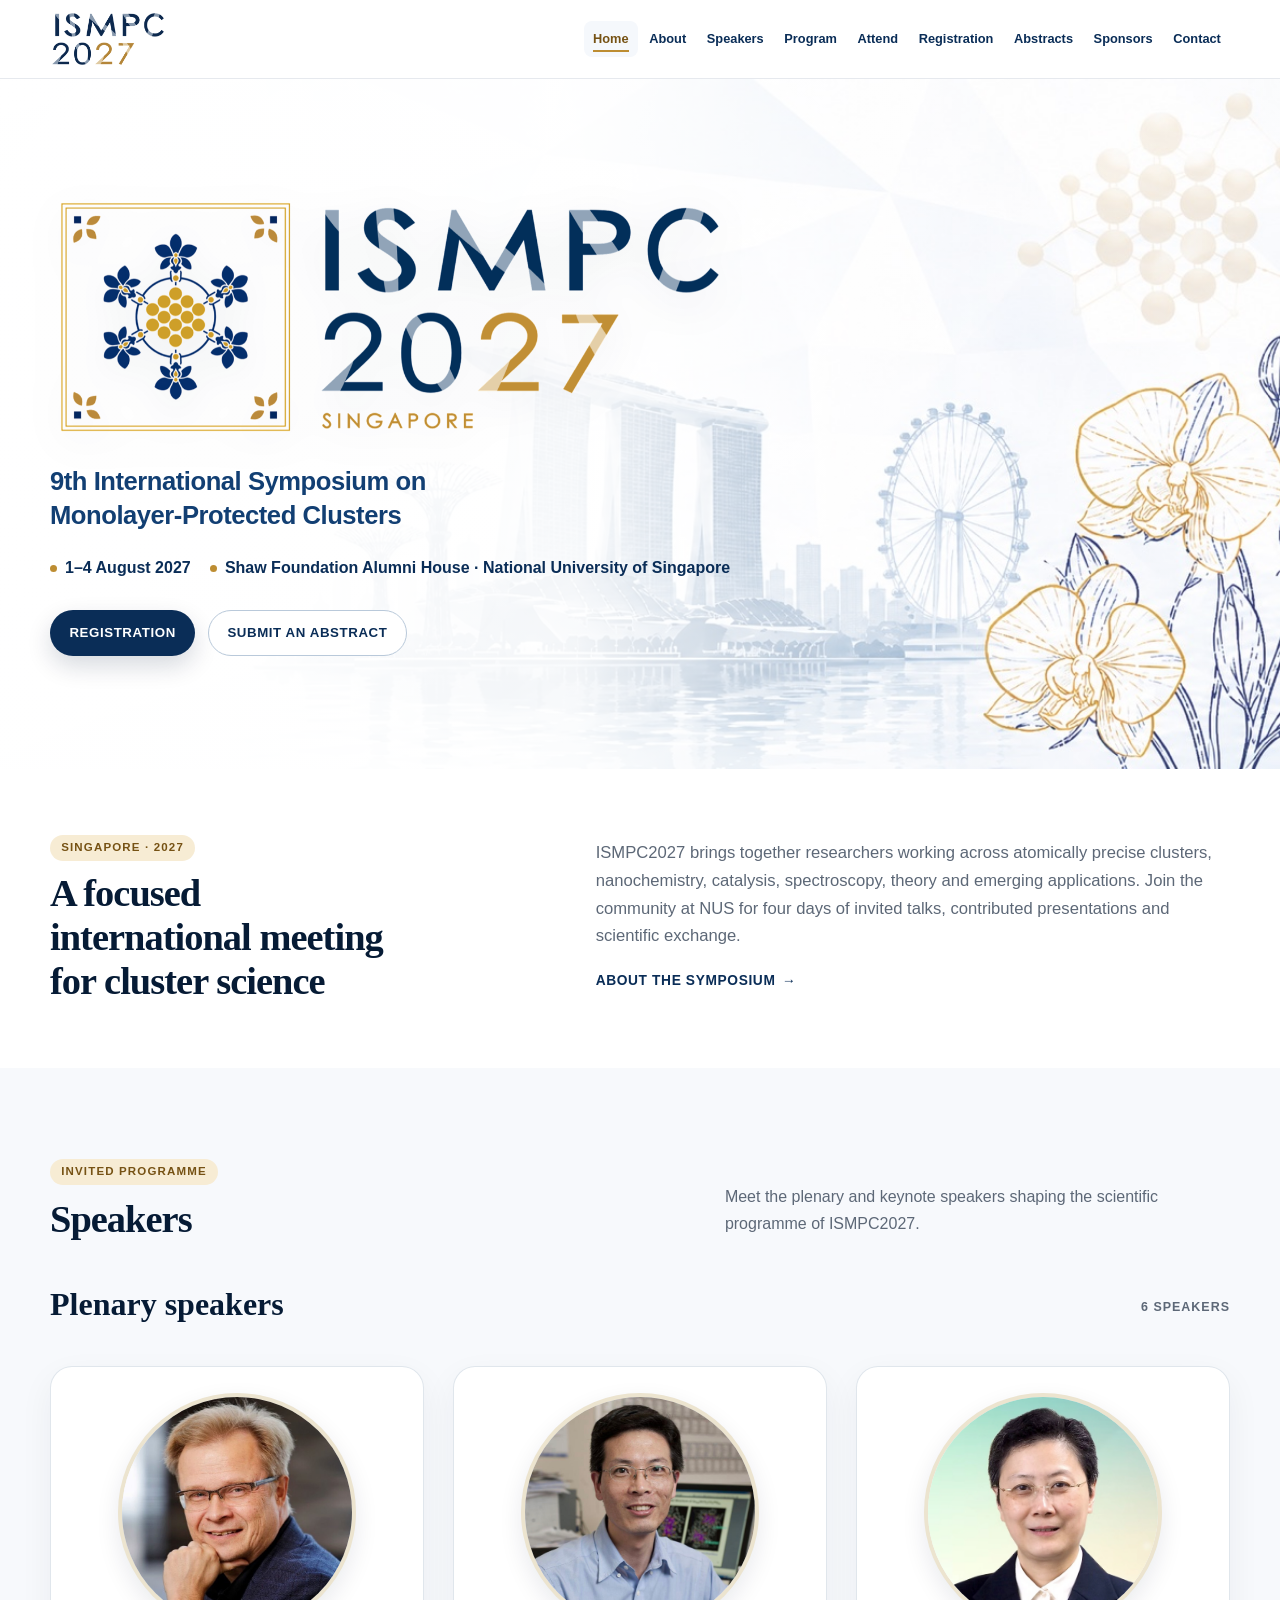
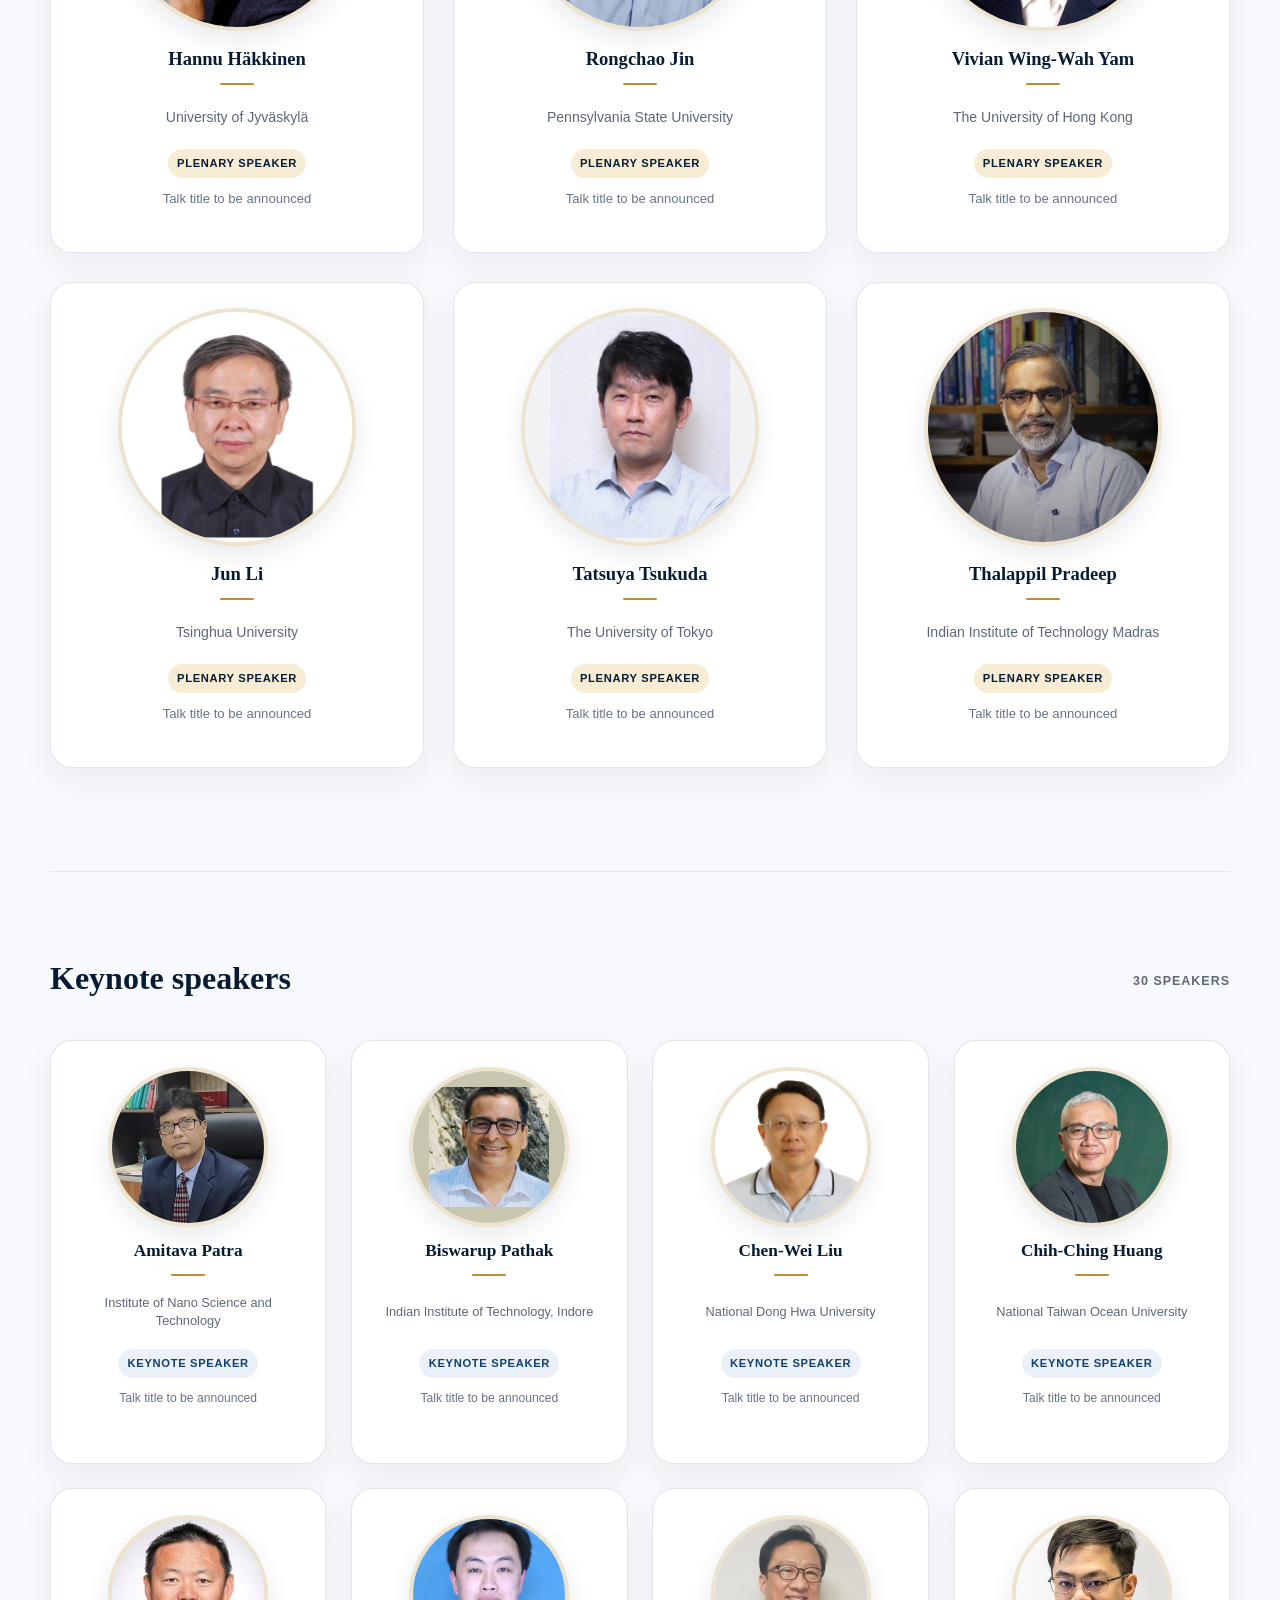
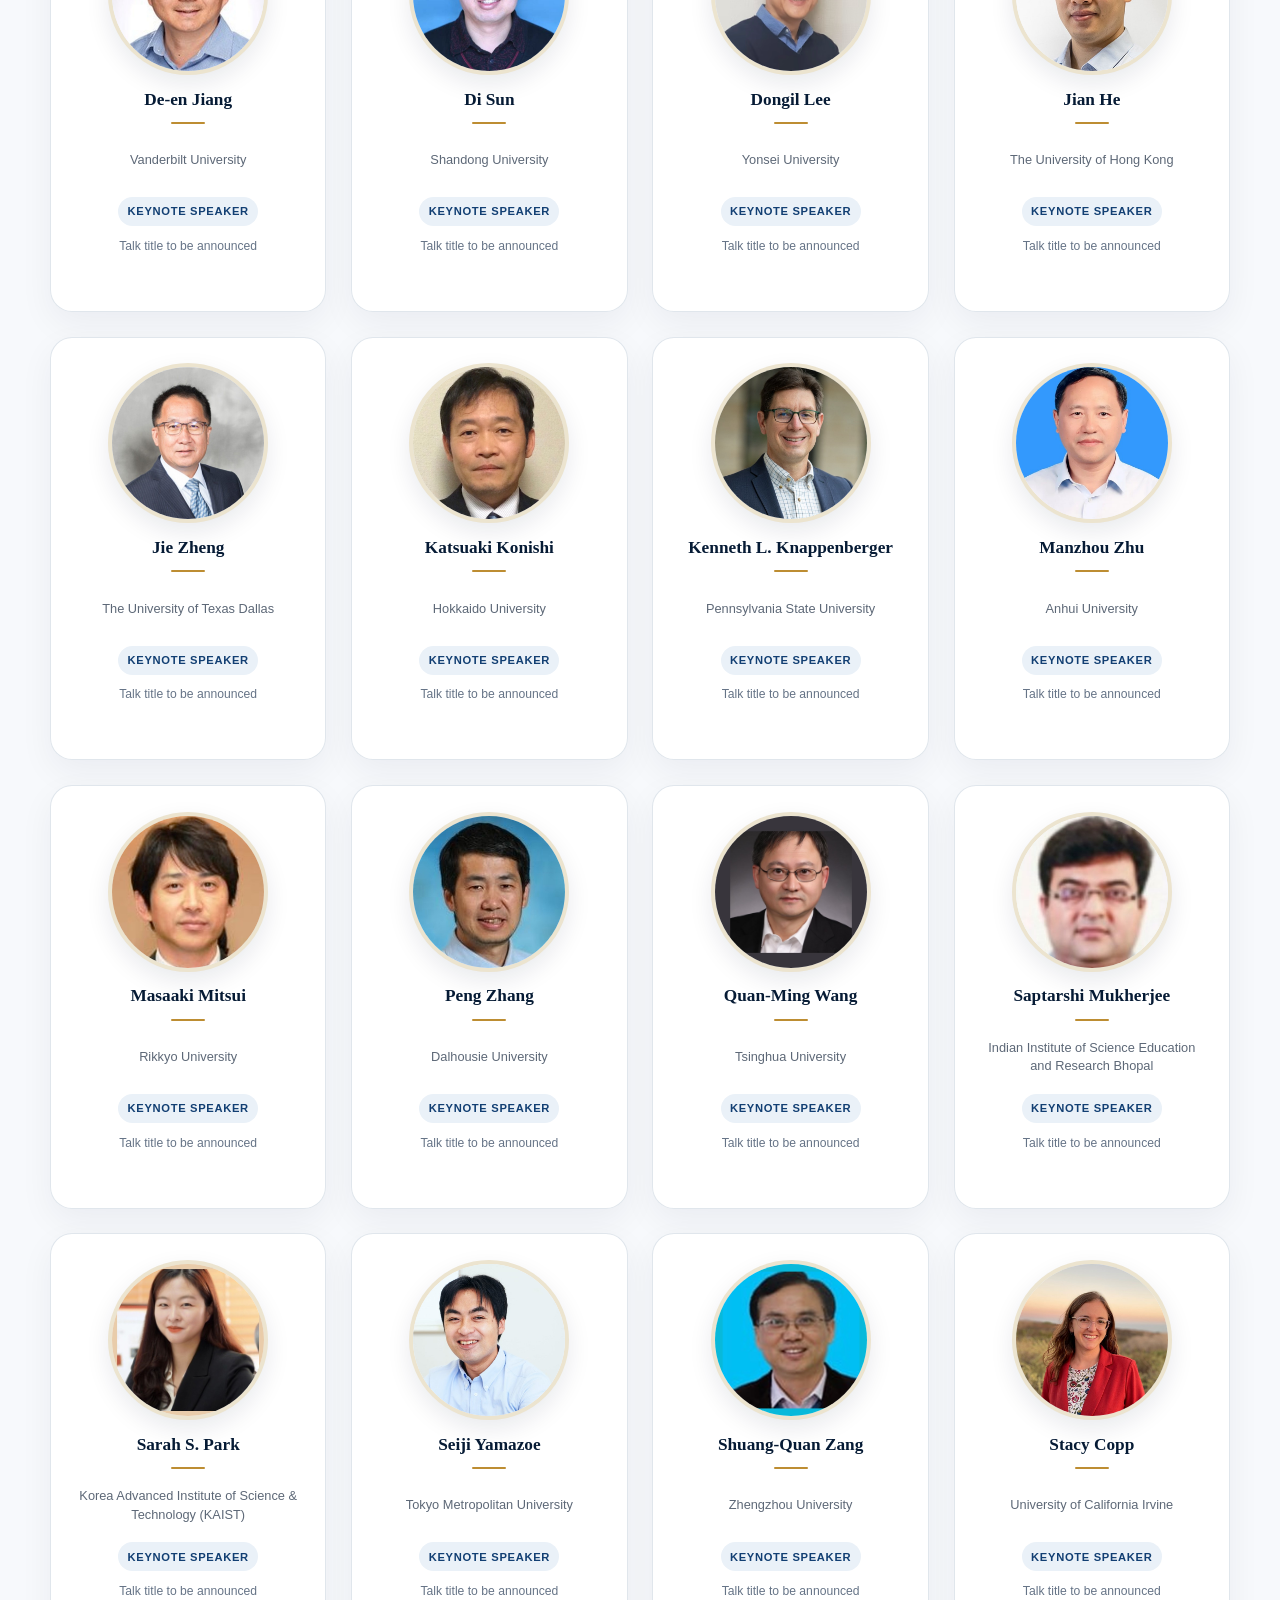
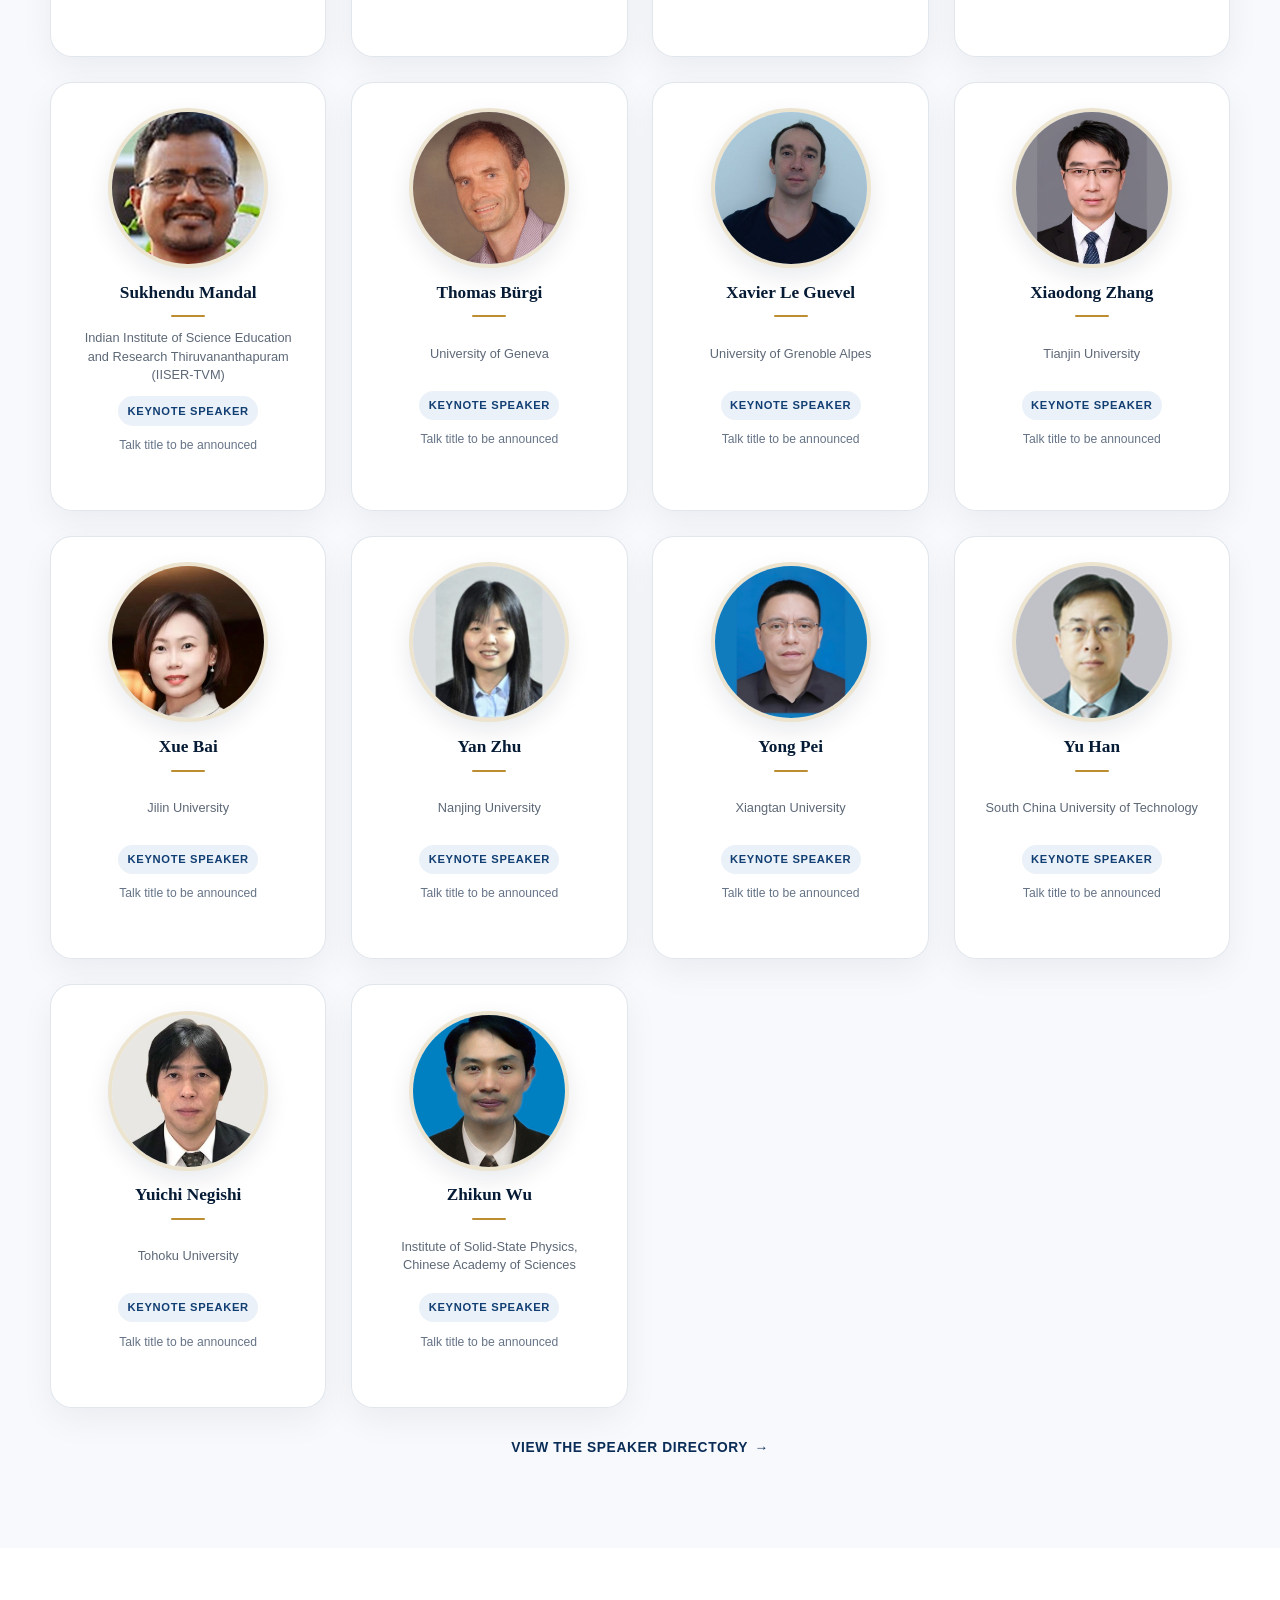
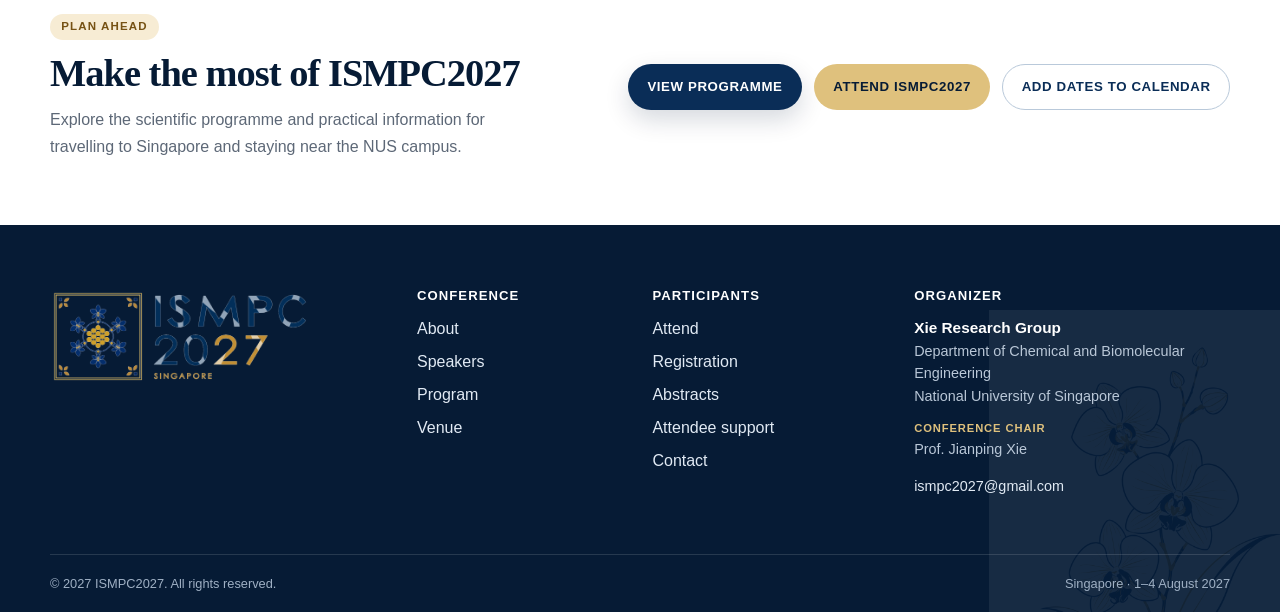
==== commit 533a3884: "1005" ====
--- a/index.html
+++ b/index.html
@@ -3,145 +3,152 @@
 <head>
   <meta charset="utf-8">
   <meta name="viewport" content="width=device-width, initial-scale=1">
+  <meta name="description" content="ISMPC2027 — the 9th International Symposium on Monolayer-Protected Clusters, 1–4 August 2027 at the National University of Singapore.">
   <title>ISMPC2027 | Singapore</title>
-  <meta name="description" content="Official website for ISMPC2027, the 9th International Symposium on Monolayer-Protected Clusters in Singapore, 1-4 August 2027.">
-  <link rel="stylesheet" href="css/style.css?v=20260627-travel-final-fixes">
+  <link rel="canonical" href="https://k2mount.github.io/ISMPC2027.github.io/">
+  <meta property="og:type" content="website">
+  <meta property="og:title" content="ISMPC2027 | Singapore">
+  <meta property="og:description" content="The 9th International Symposium on Monolayer-Protected Clusters, 1–4 August 2027 at NUS in Singapore.">
+  <meta property="og:url" content="https://k2mount.github.io/ISMPC2027.github.io/">
+  <meta property="og:image" content="https://k2mount.github.io/ISMPC2027.github.io/assets/optimized/hero-bg.jpg">
+  <meta name="twitter:card" content="summary_large_image">
+  <link rel="icon" href="assets/optimized/section-mark.png" type="image/png"><link rel="stylesheet" href="css/style.css?v=20261005-portraits5">
+  <script type="application/ld+json">
+    {
+      "@context": "https://schema.org",
+      "@type": "Event",
+      "name": "9th International Symposium on Monolayer-Protected Clusters (ISMPC2027)",
+      "startDate": "2027-08-01",
+      "endDate": "2027-08-04",
+      "eventStatus": "https://schema.org/EventScheduled",
+      "eventAttendanceMode": "https://schema.org/OfflineEventAttendanceMode",
+      "url": "https://k2mount.github.io/ISMPC2027.github.io/",
+      "image": "https://k2mount.github.io/ISMPC2027.github.io/assets/optimized/hero-bg.jpg",
+      "location": {
+        "@type": "Place",
+        "name": "Shaw Foundation Alumni House, National University of Singapore",
+        "address": {
+          "@type": "PostalAddress",
+          "streetAddress": "11 Kent Ridge Drive",
+          "addressLocality": "Singapore",
+          "postalCode": "119244",
+          "addressCountry": "SG"
+        }
+      },
+      "organizer": {
+        "@type": "Organization",
+        "name": "Xie Research Group",
+        "email": "ismpc2027@gmail.com",
+        "parentOrganization": {
+          "@type": "Organization",
+          "name": "Department of Chemical and Biomolecular Engineering, National University of Singapore"
+        }
+      }
+    }
+  </script>
 </head>
 <body>
+  <a class="skip-link" href="#main-content">Skip to content</a>
+
   <header class="site-header">
     <div class="container header-inner">
-      <a class="brand logo-link" href="index.html" aria-label="ISMPC2027 home"><img class="logo-img logo-img--header" src="assets/logo/logo4.png" alt="ISMPC2027"></a>
-      <button class="menu-toggle" type="button" aria-label="Toggle navigation menu" aria-expanded="false" aria-controls="site-nav"><span></span><span></span><span></span></button>
+      <a class="logo-link" href="index.html" aria-label="ISMPC2027 home">
+        <img class="logo-img--header" src="assets/optimized/logo-header.png" width="900" height="437" alt="ISMPC2027 Singapore">
+      </a>
+      <button class="menu-toggle" type="button" aria-expanded="false" aria-controls="site-nav" aria-label="Open navigation menu">
+        <span></span><span></span><span></span>
+      </button>
       <nav class="nav" id="site-nav" aria-label="Primary navigation">
-        <a class="nav-link" href="index.html">Home</a><a class="nav-link" href="about.html">About</a><a class="nav-link" href="speakers.html">Speakers</a><a class="nav-link" href="program.html">Program</a><a class="nav-link" href="travel.html">Travel</a><a class="nav-link" href="registration.html">Registration</a><a class="nav-link" href="abstract.html">Abstract</a><a class="nav-link" href="sponsors.html">Sponsors</a><a class="nav-link" href="contact.html">Contact</a>
+        <a class="nav-link" href="index.html">Home</a>
+        <a class="nav-link" href="about.html">About</a>
+        <a class="nav-link" href="speakers.html">Speakers</a>
+        <a class="nav-link" href="program.html">Program</a>
+        <a class="nav-link" href="travel.html">Attend</a>
+        <a class="nav-link" href="registration.html">Registration</a>
+        <a class="nav-link" href="abstract.html">Abstracts</a>
+        <a class="nav-link" href="sponsors.html">Sponsors</a>
+        <a class="nav-link" href="contact.html">Contact</a>
       </nav>
     </div>
   </header>
 
-  <main>
-    <section class="hero hero-image-mode" aria-labelledby="hero-title" style="padding:28px 0 54px;background:#fff;overflow:visible;">
-      <div class="hero-artwork-wrap site-width-lock" style="position:relative;width:min(1180px,calc(100% - 48px));max-width:1180px;max-height:760px;margin:0 auto;padding:0;overflow:hidden;background:#f7faff;">
-        <img class="hero-artwork" src="assets/hero/Home.png" alt="ISMPC2027, 9th International Symposium on Monolayer-Protected Clusters, Singapore, NUS University Town" style="display:block;width:100%;max-width:100%;height:auto;object-fit:contain;">
-        <div class="hero-click-actions" aria-label="Hero actions" style="position:absolute;left:8.5%;bottom:6.8%;z-index:5;display:flex;flex-wrap:wrap;gap:14px;max-width:min(560px,calc(100% - 72px));padding:10px;background:rgba(255,255,255,.88);border:1px solid rgba(255,255,255,.94);border-radius:999px;box-shadow:0 14px 34px rgba(3,30,70,.18);backdrop-filter:blur(10px);">
-          <a class="hero-click-btn hero-click-btn--register" href="registration.html" style="display:inline-flex;align-items:center;justify-content:center;min-width:172px;min-height:48px;padding:0 22px;border-radius:999px;background:var(--navy);color:#fff;font-size:14px;font-weight:850;line-height:1.1;letter-spacing:.025em;text-transform:uppercase;box-shadow:0 10px 24px rgba(3,30,70,.18);">Register Now</a>
-          <a class="hero-click-btn hero-click-btn--abstract" href="abstract.html" style="display:inline-flex;align-items:center;justify-content:center;min-width:172px;min-height:48px;padding:0 22px;border-radius:999px;background:var(--gold);color:#fff;font-size:14px;font-weight:850;line-height:1.1;letter-spacing:.025em;text-transform:uppercase;box-shadow:0 10px 24px rgba(3,30,70,.18);">Abstract Submission</a>
-        </div>
-      </div>
-      <div class="sr-only">
-        <h1 id="hero-title">ISMPC2027</h1>
-        <p>9th International Symposium on Monolayer-Protected Clusters</p>
-        <p>1-4 August 2027, Singapore</p>
-        <p>NUS University Town, National University of Singapore</p>
-      </div>
-    </section>
-
-    <section class="section section-soft home-about-section section-with-ornament">
-      <img class="section-ornament ornament-network" src="assets/ornaments/molecular-network-blue-gold.png" alt="">
-      <div class="container about-grid">
-        <div class="reveal">
-          <div class="section-heading"><img class="section-kicker-icon" src="assets/ornaments/gold-leaf-square-motif.png" alt=""><h2 class="section-title">About ISMPC2027</h2></div>
-          <p class="about-copy">The 9th International Symposium on Monolayer-Protected Clusters (ISMPC2027) will be held in Singapore from 1 to 4 August 2027. As a long-standing international symposium series, ISMPC brings together researchers working on atomically precise metal nanoclusters, ligand-protected nanomaterials, and related systems to discuss recent advances in synthesis, structure, properties, and emerging applications.</p>
-          <div class="button-row"><a class="btn btn-outline" href="about.html">Learn More About ISMPC</a></div>
-        </div>
-        <div class="feature-row">
-          <article class="feature-card reveal"><img class="feature-icon" src="assets/icons/cluster-science.png" alt=""><h3 class="card-title">Cluster Science</h3><p>Advances in atomically precise metal nanoclusters and related systems.</p></article>
-          <article class="feature-card reveal"><img class="feature-icon" src="assets/icons/globe.png" alt=""><h3 class="card-title">Global Community</h3><p>Researchers worldwide gathering to exchange ideas and build collaborations.</p></article>
-          <article class="feature-card reveal"><img class="feature-icon" src="assets/icons/community.png" alt=""><h3 class="card-title">Emerging Applications</h3><p>New directions in catalysis, energy, biointerfaces, sensing, and materials science.</p></article>
-        </div>
-      </div>
-    </section>
-
-    <section class="section home-dates-section">
-      <div class="container">
-        <div class="section-heading reveal"><img class="section-kicker-icon" src="assets/ornaments/gold-leaf-square-motif.png" alt=""><h2 class="section-title">Important Dates</h2></div>
-        <div class="dates-timeline">
-          <article class="date-card reveal"><img class="date-card-icon" src="assets/icons/calendar.png" alt=""><div class="date-card-label">Submission</div><div class="date-card-date">To be announced</div><div class="date-card-desc">Abstract Submission Opens</div></article>
-          <article class="date-card reveal"><img class="date-card-icon" src="assets/icons/calendar.png" alt=""><div class="date-card-label">Submission</div><div class="date-card-date">To be announced</div><div class="date-card-desc">Abstract Submission Deadline</div></article>
-          <article class="date-card reveal"><img class="date-card-icon" src="assets/icons/calendar.png" alt=""><div class="date-card-label">Review</div><div class="date-card-date">To be announced</div><div class="date-card-desc">Notification of Acceptance</div></article>
-          <article class="date-card reveal"><img class="date-card-icon" src="assets/icons/calendar.png" alt=""><div class="date-card-label">Registration</div><div class="date-card-date">To be announced</div><div class="date-card-desc">Registration Opens</div></article>
-          <article class="date-card reveal"><img class="date-card-icon" src="assets/icons/calendar.png" alt=""><div class="date-card-label">Registration</div><div class="date-card-date">To be announced</div><div class="date-card-desc">Early Bird Registration Deadline</div></article>
-          <article class="date-card is-confirmed reveal"><img class="date-card-icon" src="assets/icons/calendar.png" alt=""><div class="date-card-label">Symposium</div><div class="date-card-date">1-4 Aug 2027</div><div class="date-card-desc">ISMPC2027 Symposium</div></article>
-        </div>
-      </div>
-    </section>
-
-    <section class="section">
-      <div class="container">
-        <div class="section-heading reveal"><img class="section-kicker-icon" src="assets/ornaments/gold-leaf-square-motif.png" alt=""><h2 class="section-title">Featured Speakers</h2></div>
-        <div class="featured-speaker-grid">
-        <article class="speaker-card speaker-card--large reveal"><div class="speaker-media media media-cover media-1x1 media-round"><img class="speaker-card__portrait" src="assets/speakers/hannu-hakkinen.jpg" alt="Portrait of Hannu Häkkinen" loading="lazy"></div><h3>Hannu Häkkinen</h3><p>University of Jyväskylä</p><span class="tag tag--plenary">Plenary Speaker</span><p>Talk title to be announced</p></article>
-        <article class="speaker-card speaker-card--large reveal"><div class="speaker-media media media-cover media-1x1 media-round"><img class="speaker-card__portrait" src="assets/speakers/rongchao-jin.jpg" alt="Portrait of Rongchao Jin" loading="lazy"></div><h3>Rongchao Jin</h3><p>Pennsylvania State University</p><span class="tag tag--plenary">Plenary Speaker</span><p>Talk title to be announced</p></article>
-        <article class="speaker-card speaker-card--large reveal"><div class="speaker-media media media-cover media-1x1 media-round"><img class="speaker-card__portrait" src="assets/speakers/vivian-wing-wah-yam.jpg" alt="Portrait of Vivian Wing-Wah Yam" loading="lazy"></div><h3>Vivian Wing-Wah Yam</h3><p>The University of Hong Kong</p><span class="tag tag--plenary">Plenary Speaker</span><p>Talk title to be announced</p></article>
-        <article class="speaker-card speaker-card--large reveal"><div class="speaker-media media media-cover media-1x1 media-round"><img class="speaker-card__portrait" src="assets/speakers/jun-li.jpg" alt="Portrait of Jun Li" loading="lazy"></div><h3>Jun Li</h3><p>Tsinghua University</p><span class="tag tag--plenary">Plenary Speaker</span><p>Talk title to be announced</p></article>
-        <article class="speaker-card speaker-card--large reveal"><div class="speaker-media media media-cover media-1x1 media-round"><img class="speaker-card__portrait" src="assets/speakers/tatsuya-tsukuda.jpg" alt="Portrait of Tatsuya Tsukuda" loading="lazy"></div><h3>Tatsuya Tsukuda</h3><p>The University of Tokyo</p><span class="tag tag--plenary">Plenary Speaker</span><p>Talk title to be announced</p></article>
-        <article class="speaker-card speaker-card--large reveal"><div class="speaker-media media media-cover media-1x1 media-round"><img class="speaker-card__portrait" src="assets/speakers/thalappil-pradeep.jpg" alt="Portrait of Thalappil Pradeep" loading="lazy"></div><h3>Thalappil Pradeep</h3><p>Indian Institute of Technology Madras</p><span class="tag tag--plenary">Plenary Speaker</span><p>Talk title to be announced</p></article>
-        </div>
-        <div class="section-action"><a class="btn btn-outline" href="speakers.html">View All Speakers</a></div>
-      </div>
-    </section>
-
-    <section id="venue" class="section section-soft home-venue-section">
-      <div class="container">
-        <div class="section-heading reveal"><img class="section-kicker-icon" src="assets/ornaments/gold-leaf-square-motif.png" alt=""><h2 class="section-title">Venue</h2></div>
-        <p class="section-subtitle home-module-subtitle reveal">Located within the National University of Singapore, University Town offers a lively and well-connected campus setting for ISMPC2027. With modern academic facilities, green open spaces, cafés, and informal gathering areas, UTown provides an ideal environment for scientific exchange, networking, and community building throughout the symposium.</p>
-
-        <div class="home-venue-image-card reveal">
-          <div class="home-venue-image media media-cover">
-            <img src="assets/venue/UT3.jpg" alt="Conference venue at NUS University Town" loading="lazy">
+  <main id="main-content">
+    <section class="home-hero home-hero--logo" aria-labelledby="hero-title">
+      <div class="container home-hero__inner">
+        <div class="home-hero__content">
+          <h1 class="sr-only" id="hero-title">ISMPC2027</h1>
+          <img class="home-hero__logo" src="assets/optimized/logo-footer.png" width="1200" height="442" alt="ISMPC2027 Singapore">
+          <p class="home-hero__edition">9th International Symposium on Monolayer‑Protected Clusters</p>
+          <ul class="home-hero__meta" aria-label="Conference details">
+            <li>1–4 August 2027</li>
+            <li>Shaw Foundation Alumni House · National University of Singapore</li>
+          </ul>
+          <div class="home-hero__actions">
+            <a class="btn btn-primary" href="registration.html">Registration</a>
+            <a class="btn btn-outline" href="abstract.html">Submit an abstract</a>
           </div>
         </div>
       </div>
     </section>
 
-    <section id="travel" class="section visitor-section visitor-section--duo">
-      <div class="container visitor-container">
-        <div class="section-heading reveal"><img class="section-kicker-icon" src="assets/ornaments/gold-leaf-square-motif.png" alt=""><h2 class="section-title">Visitor Information</h2></div>
-        <p class="section-subtitle home-module-subtitle reveal">A concise guide to the conference social program and practical information for participants.</p>
-
-        <div class="home-visitor-duo reveal" style="display:grid;grid-template-columns:minmax(0,.95fr) minmax(0,1.05fr);gap:28px;align-items:stretch;width:100%;">
-          <article class="home-visitor-panel home-visitor-panel--social" style="display:flex;flex-direction:column;min-width:0;overflow:hidden;background:#fff;border:1px solid rgba(5,44,99,.10);border-radius:18px;box-shadow:0 14px 34px rgba(3,30,70,.07);">
-            <div class="home-visitor-panel-head" style="padding:28px 30px 18px;">
-              <span class="home-card-kicker gold-pill-label">Conference Social Program</span>
-              <h3>Singapore River &amp; Marina Bay Night Cruise</h3>
-              <p>A planned evening cruise will provide an informal networking setting along Singapore's waterfront skyline.</p>
-            </div>
-            <div class="home-social-mini-grid" style="display:grid;grid-template-columns:repeat(2,minmax(0,1fr));gap:14px;padding:0 30px 20px;">
-              <div class="home-mini-photo-card" style="overflow:hidden;min-width:0;background:rgba(5,44,99,.035);border:1px solid rgba(5,44,99,.08);border-radius:14px;"><div class="media media-cover" style="display:block;width:100%;height:118px;min-height:118px;max-height:118px;aspect-ratio:auto;border-radius:0;"><img src="assets/travel/photo-bumboat.jpg" alt="Singapore River bumboat cruise" loading="lazy" style="width:100%;height:100%;object-fit:cover;"></div><span style="display:block;padding:10px 12px 12px;color:var(--navy);font-weight:800;">River Cruise</span></div>
-              <div class="home-mini-photo-card" style="overflow:hidden;min-width:0;background:rgba(5,44,99,.035);border:1px solid rgba(5,44,99,.08);border-radius:14px;"><div class="media media-cover" style="display:block;width:100%;height:118px;min-height:118px;max-height:118px;aspect-ratio:auto;border-radius:0;"><img src="assets/travel/photo-marina-bay.jpg" alt="Marina Bay skyline" loading="lazy" style="width:100%;height:100%;object-fit:cover;"></div><span style="display:block;padding:10px 12px 12px;color:var(--navy);font-weight:800;">Marina Bay</span></div>
-            </div>
-            <div class="home-card-links" style="display:flex;flex-wrap:wrap;gap:10px;margin:auto 30px 30px;padding-top:0;"><a href="travel.html#river-cruise" style="display:inline-flex;align-items:center;justify-content:center;min-height:40px;padding:9px 16px;color:var(--navy);font-weight:750;line-height:1.2;text-align:center;background:rgba(250,246,239,.96);border:1px solid rgba(197,145,45,.28);border-radius:999px;">Program Details</a><a href="https://rivercruise.com.sg/" target="_blank" rel="noopener" style="display:inline-flex;align-items:center;justify-content:center;min-height:40px;padding:9px 16px;color:var(--navy);font-weight:750;line-height:1.2;text-align:center;background:rgba(250,246,239,.96);border:1px solid rgba(197,145,45,.28);border-radius:999px;">Official Cruise Site</a></div>
-          </article>
-
-          <article class="home-visitor-panel home-visitor-panel--participant" style="display:flex;flex-direction:column;min-width:0;overflow:hidden;background:#fff;border:1px solid rgba(5,44,99,.10);border-radius:18px;box-shadow:0 14px 34px rgba(3,30,70,.07);">
-            <div class="home-visitor-panel-head" style="padding:28px 30px 18px;">
-              <span class="home-card-kicker gold-pill-label">Participant Information</span>
-              <h3>Plan Your Visit</h3>
-              <p>Key links for entry, transport, accommodation, and local recommendations.</p>
-            </div>
-            <div class="participant-mini-card-grid" style="display:grid;grid-template-columns:repeat(2,minmax(0,1fr));gap:14px;padding:0 30px 30px;">
-              <a class="participant-mini-card" href="travel.html#entry" style="display:grid;grid-template-columns:86px minmax(0,1fr);gap:14px;align-items:center;min-width:0;padding:10px;background:rgba(5,44,99,.035);border:1px solid rgba(5,44,99,.08);border-radius:14px;"><div class="media media-cover" style="width:86px;height:68px;min-height:68px;max-height:68px;aspect-ratio:auto;border-radius:10px;"><img src="assets/travel/immigration.jpg" alt="Entry and visa information" loading="lazy" style="width:100%;height:100%;object-fit:cover;"></div><span style="display:block;min-width:0;"><strong style="display:block;margin:0 0 4px;color:var(--navy);font-size:.98rem;line-height:1.2;">Entry &amp; Visa</strong><small style="display:block;color:var(--muted);font-size:.86rem;line-height:1.35;">Visa requirements and SG Arrival Card</small></span></a>
-              <a class="participant-mini-card" href="travel.html#transport" style="display:grid;grid-template-columns:86px minmax(0,1fr);gap:14px;align-items:center;min-width:0;padding:10px;background:rgba(5,44,99,.035);border:1px solid rgba(5,44,99,.08);border-radius:14px;"><div class="media media-cover" style="width:86px;height:68px;min-height:68px;max-height:68px;aspect-ratio:auto;border-radius:10px;"><img src="assets/venue/UT1.jpg" alt="Transport to campus" loading="lazy" style="width:100%;height:100%;object-fit:cover;"></div><span style="display:block;min-width:0;"><strong style="display:block;margin:0 0 4px;color:var(--navy);font-size:.98rem;line-height:1.2;">Transport</strong><small style="display:block;color:var(--muted);font-size:.86rem;line-height:1.35;">Airport, MRT, taxi, and campus arrival</small></span></a>
-              <a class="participant-mini-card" href="travel.html#hotels" style="display:grid;grid-template-columns:86px minmax(0,1fr);gap:14px;align-items:center;min-width:0;padding:10px;background:rgba(5,44,99,.035);border:1px solid rgba(5,44,99,.08);border-radius:14px;"><div class="media media-cover" style="width:86px;height:68px;min-height:68px;max-height:68px;aspect-ratio:auto;border-radius:10px;"><img src="assets/travel/hotel-citadines.jpg" alt="Accommodation near campus" loading="lazy" style="width:100%;height:100%;object-fit:cover;"></div><span style="display:block;min-width:0;"><strong style="display:block;margin:0 0 4px;color:var(--navy);font-size:.98rem;line-height:1.2;">Accommodation</strong><small style="display:block;color:var(--muted);font-size:.86rem;line-height:1.35;">Suggested hotel areas and links</small></span></a>
-              <a class="participant-mini-card" href="travel.html#explore" style="display:grid;grid-template-columns:86px minmax(0,1fr);gap:14px;align-items:center;min-width:0;padding:10px;background:rgba(5,44,99,.035);border:1px solid rgba(5,44,99,.08);border-radius:14px;"><div class="media media-cover" style="width:86px;height:68px;min-height:68px;max-height:68px;aspect-ratio:auto;border-radius:10px;"><img src="assets/travel/photo-gardens-by-the-bay.jpg" alt="Explore Singapore" loading="lazy" style="width:100%;height:100%;object-fit:cover;"></div><span style="display:block;min-width:0;"><strong style="display:block;margin:0 0 4px;color:var(--navy);font-size:.98rem;line-height:1.2;">Explore Singapore</strong><small style="display:block;color:var(--muted);font-size:.86rem;line-height:1.35;">Waterfront, gardens, and nearby options</small></span></a>
-            </div>
-          </article>
+    <section class="section section-compact home-intro" aria-labelledby="welcome-title">
+      <div class="container home-intro__grid">
+        <div>
+          <p class="eyebrow">Singapore · 2027</p>
+          <h2 id="welcome-title">A focused international meeting for cluster science</h2>
+        </div>
+        <div class="home-intro__copy">
+          <p>ISMPC2027 brings together researchers working across atomically precise clusters, nanochemistry, catalysis, spectroscopy, theory and emerging applications. Join the community at NUS for four days of invited talks, contributed presentations and scientific exchange.</p>
+          <a class="text-link" href="about.html">About the symposium <span aria-hidden="true">→</span></a>
         </div>
       </div>
     </section>
 
-    <section class="section sponsors-section section-soft" id="sponsors">
+    <section class="section section-soft home-speakers speaker-directory" aria-labelledby="speakers-title">
       <div class="container">
-        <div class="section-heading reveal"><img class="section-kicker-icon" src="assets/ornaments/gold-leaf-square-motif.png" alt=""><h2 class="section-title">Sponsors</h2></div>
-        <p class="section-subtitle home-module-subtitle reveal">Confirmed sponsors and supporting organizations will be listed here as they become available.</p>
-        <div class="sponsor-logo-grid sponsor-logo-grid--home reveal" aria-label="Future sponsor logo placeholders">
-          <div class="sponsor-logo-slot"><span>Logo</span><small>Platinum Sponsor</small></div>
-          <div class="sponsor-logo-slot"><span>Logo</span><small>Gold Sponsor</small></div>
-          <div class="sponsor-logo-slot"><span>Logo</span><small>Silver Sponsor</small></div>
-          <div class="sponsor-logo-slot"><span>Logo</span><small>Industry Partner</small></div>
-          <div class="sponsor-logo-slot"><span>Logo</span><small>Exhibitor</small></div>
-          <div class="sponsor-logo-slot"><span>Logo</span><small>Supporting Organization</small></div>
+        <div class="section-heading section-heading--split">
+          <div>
+            <p class="eyebrow">Invited programme</p>
+            <h2 id="speakers-title">Speakers</h2>
+          </div>
+          <p>Meet the plenary and keynote speakers shaping the scientific programme of ISMPC2027.</p>
         </div>
-        <div class="section-action"><a class="btn btn-outline" href="sponsors.html">Sponsorship Information</a></div>
+
+        <div class="speaker-group" id="plenary-speakers">
+          <div class="speaker-group__heading">
+            <h3>Plenary speakers</h3>
+            <span>6 speakers</span>
+          </div>
+          <div class="plenary-grid" data-speaker-role="plenary" aria-busy="true"></div>
+        </div>
+
+        <div class="speaker-group speaker-group--keynote" id="keynote-speakers">
+          <div class="speaker-group__heading">
+            <h3>Keynote speakers</h3>
+            <span>30 speakers</span>
+          </div>
+          <div class="keynote-grid" data-speaker-role="keynote" aria-busy="true"></div>
+        </div>
+
+        <div class="section-action">
+          <a class="text-link" href="speakers.html">View the speaker directory <span aria-hidden="true">→</span></a>
+        </div>
+        <noscript><p class="render-note">JavaScript is required to display the speaker directory.</p></noscript>
+      </div>
+    </section>
+
+    <section class="section section-compact participation-strip" aria-labelledby="participation-title">
+      <div class="container participation-strip__inner">
+        <div>
+          <p class="eyebrow">Plan ahead</p>
+          <h2 id="participation-title">Make the most of ISMPC2027</h2>
+          <p>Explore the scientific programme and practical information for travelling to Singapore and staying near the NUS campus.</p>
+        </div>
+        <div class="participation-strip__actions">
+          <a class="btn btn-primary" href="program.html">View programme</a>
+          <a class="btn btn-secondary" href="travel.html">Attend ISMPC2027</a>
+          <a class="btn btn-outline" href="ismpc2027.ics" download>Add dates to calendar</a>
+        </div>
       </div>
     </section>
   </main>
@@ -149,17 +156,16 @@
   <footer class="site-footer">
     <div class="container footer-main">
       <div class="footer-brand-wrap">
-        <div class="footer-brand">
-          <span class="footer-logo-panel footer-logo-panel--wide"><img class="footer-logo-image" src="assets/logo/logo1.png" alt="ISMPC2027"></span>
-          <div class="footer-brand-text"><strong></strong><span></span><span></span></div>
-        </div>
+        <span class="footer-logo-panel footer-logo-panel--wide"><img class="footer-logo-image" src="assets/optimized/logo-footer.png" width="1200" height="442" alt="ISMPC2027 Singapore"></span>
       </div>
-      <div><h3>Quick Links</h3><ul><li><a href="about.html">About</a></li><li><a href="speakers.html">Speakers</a></li><li><a href="program.html">Program</a></li><li><a href="travel.html">Travel</a></li><li><a href="registration.html">Registration</a></li><li><a href="abstract.html">Abstract</a></li><li><a href="sponsors.html">Sponsors</a></li><li><a href="contact.html">Contact</a></li></ul></div>
-      <div><h3>Contact</h3><p><a href="mailto:zc_yang@nus.edu.sg">zc_yang@nus.edu.sg</a></p><p>NUS E5, Singapore</p></div>
-      <div><h3>Organizer</h3><p><strong>Prof. Jianping Xie</strong></p><p>Provost's Chair Professor<br>Department of Chemical and Biomolecular Engineering<br>National University of Singapore<br>4 Engineering Drive 4<br>Singapore 117585</p></div>
+      <div><h3>Conference</h3><ul><li><a href="about.html">About</a></li><li><a href="speakers.html">Speakers</a></li><li><a href="program.html">Program</a></li><li><a href="venue.html">Venue</a></li></ul></div>
+      <div><h3>Participants</h3><ul><li><a href="travel.html">Attend</a></li><li><a href="registration.html">Registration</a></li><li><a href="abstract.html">Abstracts</a></li><li><a href="attendee.html">Attendee support</a></li><li><a href="contact.html">Contact</a></li></ul></div>
+      <div class="footer-organizer"><h3>Organizer</h3><p><strong>Xie Research Group</strong><br>Department of Chemical and Biomolecular Engineering<br>National University of Singapore</p><p><span class="footer-role">Conference chair</span><br>Prof. Jianping Xie</p><p class="footer-contact"><a href="mailto:ismpc2027@gmail.com">ismpc2027@gmail.com</a></p></div>
     </div>
-    <div class="container footer-bottom"><span>&copy; 2027 ISMPC2027. All rights reserved.</span><span>Static site for GitHub Pages</span></div>
+    <div class="container footer-bottom"><span>&copy; 2027 ISMPC2027. All rights reserved.</span><span>Singapore · 1–4 August 2027</span></div>
   </footer>
+
   <script src="js/main.js"></script>
+  <script src="js/speakers.js?v=20261005-portraits5"></script>
 </body>
 </html>
--- a/css/style.css
+++ b/css/style.css
@@ -1,1986 +1,127 @@
 :root {
-  --navy: #052C63;
-  --deep-navy: #031E46;
-  --blue: #0A3A7A;
-  --mist-blue: #DCE8F3;
-  --pale-blue: #F3F7FB;
-  --gold: #C8952D;
-  --soft-gold: #E2C37C;
-  --text-dark: #1C2A39;
-  --text-muted: #5D6B7A;
-  --white: #FFFFFF;
-  --border-light: #E5ECF3;
-  --font-display: "Aptos Display", "Inter", "Segoe UI", "Helvetica Neue", Arial, sans-serif;
-  --font-body: "Aptos", "Inter", "Segoe UI", "Helvetica Neue", Arial, sans-serif;
-  --shadow-soft: 0 18px 45px rgba(3, 30, 70, 0.09);
-  --shadow-card: 0 14px 34px rgba(3, 30, 70, 0.07);
-}
-
-* {
+  --navy-950: #061b35;
+  --navy-900: #0a2d57;
+  --navy-800: #123f73;
+  --navy-700: #1f568c;
+  --blue-100: #eaf1f8;
+  --blue-50: #f5f8fc;
+  --gold-600: #765214;
+  --gold-500: #bd8d32;
+  --gold-300: #dfc17d;
+  --gold-100: #f7ecd4;
+  --ink: #172236;
+  --muted: #5d6877;
+  --line: #dfe6ee;
+  --white: #fff;
+  --surface: #fff;
+  --surface-soft: #f7f9fc;
+  --success: #226b54;
+  --shadow-sm: 0 8px 24px rgba(6, 27, 53, 0.07);
+  --shadow-md: 0 18px 48px rgba(6, 27, 53, 0.1);
+  --radius-sm: 10px;
+  --radius-md: 18px;
+  --radius-lg: 28px;
+  --container: 1180px;
+  --section-space: clamp(4rem, 7vw, 6rem);
+  --card-pad: clamp(1.25rem, 2.4vw, 1.75rem);
+  --card-gap: clamp(1rem, 2vw, 1.5rem);
+  --transition: 180ms ease;
+  --header-height: 78px;
+}
+
+*,
+*::before,
+*::after {
   box-sizing: border-box;
 }
 
 html {
   scroll-behavior: smooth;
+  scroll-padding-top: 94px;
 }
 
 body {
   margin: 0;
-  color: var(--text-dark);
+  color: var(--ink);
   background: var(--white);
-  font-family: var(--font-body);
-  font-size: 16px;
-  line-height: 1.7;
-}
-
-img {
+  font-family: Inter, ui-sans-serif, -apple-system, BlinkMacSystemFont, "Segoe UI", sans-serif;
+  font-size: 1rem;
+  line-height: 1.68;
+  -webkit-font-smoothing: antialiased;
+}
+
+body.nav-open {
+  overflow: hidden;
+}
+
+img,
+svg {
   display: block;
   max-width: 100%;
 }
 
-a {
-  color: inherit;
-  text-decoration: none;
-}
-
-a:focus-visible,
-button:focus-visible {
-  outline: 3px solid rgba(200, 149, 45, 0.48);
-  outline-offset: 4px;
-}
-
-.container {
-  width: min(1180px, calc(100% - 48px));
-  margin: 0 auto;
-}
-
-.section {
-  position: relative;
-  overflow: hidden;
-  padding: 96px 0;
-}
-
-.section--pale {
-  background: linear-gradient(180deg, var(--pale-blue), #fff);
-}
-
-.section-header {
-  max-width: 790px;
-  margin-bottom: 38px;
-}
-
-.section-kicker {
-  display: inline-flex;
-  align-items: center;
-  gap: 10px;
-  margin-bottom: 10px;
-  color: var(--gold);
-  font-family: var(--font-display);
-  font-size: 0.78rem;
-  font-weight: 800;
-  letter-spacing: 0.13em;
-  text-transform: uppercase;
-}
-
-.section-kicker-icon {
-  width: 24px;
-  height: 24px;
-  object-fit: contain;
-}
-
-h1,
-h2,
-h3,
-.nav,
-.btn,
-.hero-title {
-  font-family: var(--font-display);
-}
-
-h1,
-h2,
-h3 {
-  margin: 0;
-  color: var(--deep-navy);
-  line-height: 1.14;
-}
-
-h1 {
-  font-size: clamp(3rem, 7.2vw, 6.35rem);
-  font-weight: 850;
-  letter-spacing: 0;
-}
-
-h2 {
-  font-size: clamp(1.95rem, 4vw, 3.15rem);
-  font-weight: 820;
-}
-
-h3 {
-  font-size: 1.18rem;
-  font-weight: 780;
-}
-
-p {
-  margin: 0;
-}
-
-.lead {
-  max-width: 790px;
-  color: var(--text-muted);
-  font-size: 1.07rem;
-  line-height: 1.78;
-}
-
-.site-header {
-  position: sticky;
-  top: 0;
-  z-index: 30;
-  background: rgba(255, 255, 255, 0.96);
-  border-bottom: 1px solid var(--border-light);
-  backdrop-filter: blur(14px);
-}
-
-.header-inner {
-  min-height: 74px;
-  display: flex;
-  align-items: center;
-  justify-content: space-between;
-  gap: 22px;
-}
-
-.brand {
-  display: inline-flex;
-  align-items: center;
-  min-width: 188px;
-}
-
-.brand img {
-  width: 168px;
-  height: auto;
-}
-
-.nav {
-  display: flex;
-  align-items: center;
-  gap: 2px;
-}
-
-.nav a {
-  position: relative;
-  padding: 24px 8px;
-  color: var(--navy);
-  font-size: 0.88rem;
-  font-weight: 760;
-  letter-spacing: 0;
-}
-
-.nav a::after {
-  content: "";
-  position: absolute;
-  right: 8px;
-  bottom: 18px;
-  left: 8px;
-  height: 2px;
-  background: var(--gold);
-  transform: scaleX(0);
-  transform-origin: center;
-  transition: transform 180ms ease;
-}
-
-.nav a:hover::after,
-.nav a.is-active::after {
-  transform: scaleX(1);
-}
-
-.menu-toggle {
-  display: none;
-  width: 44px;
-  height: 44px;
-  border: 1px solid var(--border-light);
-  border-radius: 6px;
-  background: var(--white);
-  color: var(--navy);
-}
-
-.menu-toggle span {
-  display: block;
-  width: 20px;
-  height: 2px;
-  margin: 5px auto;
-  background: currentColor;
-}
-
-.hero {
-  min-height: 724px;
-  display: grid;
-  align-items: center;
-  background-image: linear-gradient(90deg, rgba(255, 255, 255, 0.94), rgba(255, 255, 255, 0.72) 44%, rgba(255, 255, 255, 0.06)), url("../assets/hero/hero-bg-no-text.png");
-  background-size: cover;
-  background-position: center right;
-  background-repeat: no-repeat;
-}
-
-.hero__text {
-  width: min(675px, 100%);
-  padding: 92px 0;
-}
-
-.hero-title {
-  color: var(--deep-navy);
-  font-weight: 900;
-}
-
-.hero__subtitle {
-  margin-top: 14px;
-  color: var(--navy);
-  font-family: var(--font-display);
-  font-size: clamp(1.26rem, 2.5vw, 1.94rem);
-  font-weight: 790;
-  line-height: 1.36;
-}
-
-.gold-divider {
-  width: 176px;
-  height: 10px;
-  margin: 26px 0 20px;
-  background-image: url("../assets/ornaments/gold-divider-line.png");
-  background-size: contain;
-  background-position: left center;
-  background-repeat: no-repeat;
-}
-
-.hero__date {
-  color: var(--navy);
-  font-size: 1.12rem;
-  font-weight: 820;
-}
-
-.hero__location-title {
-  margin-top: 12px;
-  color: var(--gold);
-  font-size: clamp(1.5rem, 3vw, 2.35rem);
-  font-weight: 900;
-  letter-spacing: 0.16em;
-  text-transform: uppercase;
-}
-
-.hero__venue {
-  display: flex;
-  align-items: flex-start;
-  gap: 10px;
-  margin-top: 10px;
-  color: var(--text-muted);
-  font-weight: 700;
-  line-height: 1.5;
-}
-
-.inline-icon {
-  width: 19px;
-  height: 19px;
-  object-fit: contain;
-  flex: 0 0 auto;
-  margin-top: 3px;
-}
-
-.hero__actions,
-.button-row {
-  display: flex;
-  flex-wrap: wrap;
-  gap: 14px;
-  margin-top: 32px;
-}
-
-.btn {
-  display: inline-flex;
-  align-items: center;
-  justify-content: center;
-  min-height: 48px;
-  padding: 13px 22px;
-  border: 1px solid transparent;
-  border-radius: 6px;
-  font-size: 0.84rem;
-  font-weight: 850;
-  letter-spacing: 0.055em;
-  text-transform: uppercase;
-  transition: transform 180ms ease, box-shadow 180ms ease, background 180ms ease;
-}
-
-.btn:hover {
-  transform: translateY(-2px);
-  box-shadow: var(--shadow-soft);
-}
-
-.btn-primary {
-  background: var(--navy);
-  color: var(--white);
-}
-
-.btn-secondary {
-  background: var(--gold);
-  color: var(--white);
-}
-
-.btn-outline {
-  border-color: rgba(5, 44, 99, 0.22);
-  color: var(--navy);
-  background: var(--white);
-}
-
-.btn[aria-disabled="true"] {
-  pointer-events: none;
-  opacity: 0.6;
-}
-
-.grid {
-  display: grid;
-  gap: 24px;
-}
-
-.grid-2 {
-  grid-template-columns: repeat(2, minmax(0, 1fr));
-}
-
-.grid-3 {
-  grid-template-columns: repeat(3, minmax(0, 1fr));
-}
-
-.grid-4 {
-  grid-template-columns: repeat(4, minmax(0, 1fr));
-}
-
-.about-layout,
-.venue-layout,
-.contact-layout,
-.cruise-layout {
-  display: grid;
-  grid-template-columns: 0.96fr 1.04fr;
-  gap: 54px;
-  align-items: center;
-}
-
-.card,
-.feature-card,
-.date-card,
-.speaker-card,
-.travel-card,
-.info-card {
-  background: var(--white);
-  border: 1px solid var(--border-light);
-  border-radius: 8px;
-  box-shadow: var(--shadow-card);
-}
-
-.card,
-.info-card {
-  padding: 28px;
-}
-
-.feature-card {
-  padding: 28px;
-  transition: transform 180ms ease;
-}
-
-.feature-card:hover,
-.speaker-card:hover,
-.travel-card:hover {
-  transform: translateY(-4px);
-}
-
-.feature-icon {
-  width: 54px;
-  height: 54px;
-  display: grid;
-  place-items: center;
-  margin-bottom: 18px;
-  border-radius: 50%;
-  background: var(--pale-blue);
-}
-
-.feature-icon img {
-  width: 30px;
-  height: 30px;
-  object-fit: contain;
-}
-
-.card p,
-.feature-card p,
-.date-card p,
-.speaker-card p,
-.travel-card p,
-.info-card p {
-  color: var(--text-muted);
-}
-
-.ornament-network,
-.ornament-orchid {
-  position: absolute;
-  pointer-events: none;
-  user-select: none;
-}
-
-.ornament-network {
-  right: 4%;
-  top: 8%;
-  width: min(260px, 28vw);
-  opacity: 0.22;
-}
-
-.ornament-orchid {
-  right: -40px;
-  bottom: -40px;
-  width: min(320px, 34vw);
-  opacity: 0.16;
-}
-
-.dates-row {
-  display: grid;
-  grid-template-columns: repeat(6, minmax(0, 1fr));
-  gap: 16px;
-}
-
-.date-card {
-  min-height: 156px;
-  padding: 22px 18px;
-}
-
-.date-card img {
-  width: 28px;
-  height: 28px;
-  margin-bottom: 16px;
-}
-
-.date-card strong {
-  display: block;
-  color: var(--navy);
-  font-size: 1.02rem;
-  line-height: 1.35;
-}
-
-.featured-speaker-grid,
-.plenary-grid {
-  display: grid;
-  grid-template-columns: repeat(3, minmax(0, 1fr));
-  gap: 26px;
-}
-
-.keynote-grid {
-  display: grid;
-  grid-template-columns: repeat(4, minmax(0, 1fr));
-  gap: 20px;
-}
-
-.speaker-card {
-  padding: 24px 20px;
-  text-align: center;
-}
-
-.speaker-card--large {
-  padding: 30px 24px;
-}
-
-.speaker-card--compact {
-  padding: 20px 16px;
-}
-
-.speaker-card__portrait {
-  width: 116px;
-  height: 116px;
-  margin: 0 auto 18px;
-  border: 1px solid rgba(200, 149, 45, 0.28);
-  border-radius: 50%;
-  object-fit: cover;
-  background: var(--pale-blue);
-}
-
-.speaker-card--large .speaker-card__portrait {
-  width: 138px;
-  height: 138px;
-}
-
-.speaker-card--compact .speaker-card__portrait {
-  width: 92px;
-  height: 92px;
-}
-
-.speaker-card h3::after {
-  content: "";
-  display: block;
-  width: 42px;
-  height: 2px;
-  margin: 12px auto;
-  background: var(--gold);
-}
-
-.tag {
-  display: inline-block;
-  margin: 14px 0 10px;
-  padding: 5px 10px;
-  border: 1px solid rgba(200, 149, 45, 0.28);
-  border-radius: 999px;
-  color: var(--gold);
-  font-size: 0.76rem;
-  font-weight: 820;
-  letter-spacing: 0.05em;
-  text-transform: uppercase;
-}
-
-.speaker-divider {
-  width: min(420px, 84%);
-  height: 14px;
-  margin: 68px auto;
-  background-image: url("../assets/ornaments/gold-divider-line.png");
-  background-size: contain;
-  background-position: center;
-  background-repeat: no-repeat;
-}
-
-.image-frame {
-  position: relative;
-  overflow: hidden;
-  border: 1px solid var(--border-light);
-  border-radius: 8px;
-  background: var(--white);
-  box-shadow: var(--shadow-card);
-}
-
-.image-frame img {
-  width: 100%;
-  height: 100%;
-  min-height: 310px;
-  object-fit: cover;
-}
-
-.travel-card {
-  overflow: hidden;
-}
-
-.travel-card img {
-  width: 100%;
-  height: 178px;
-  object-fit: cover;
-}
-
-.travel-card__body {
-  padding: 22px;
-}
-
-.cruise-card {
-  position: relative;
-  padding: 28px;
-  border: 1px solid rgba(200, 149, 45, 0.3);
-  border-radius: 8px;
-  background: linear-gradient(135deg, rgba(226, 195, 124, 0.16), #fff 48%);
-  box-shadow: var(--shadow-card);
-}
-
-.field-list {
-  display: grid;
-  gap: 10px;
-  margin: 22px 0 0;
-}
-
-.field-list div {
-  display: flex;
-  gap: 10px;
-  padding-bottom: 10px;
-  border-bottom: 1px solid var(--border-light);
-  color: var(--text-muted);
-}
-
-.field-list strong {
-  min-width: 128px;
-  color: var(--navy);
-}
-
-.section-action {
-  margin-top: 34px;
-  text-align: center;
-}
-
-.page-hero {
-  position: relative;
-  overflow: hidden;
-  padding: 88px 0;
-  background:
-    linear-gradient(135deg, rgba(243, 247, 251, 0.96), rgba(255, 255, 255, 0.86)),
-    url("../assets/ornaments/molecular-network-blue-gold.png");
-  background-size: cover, 360px auto;
-  background-position: center, right 8% center;
-  background-repeat: no-repeat;
-  border-bottom: 1px solid var(--border-light);
-}
-
-.page-hero p {
-  max-width: 800px;
-  margin-top: 16px;
-  color: var(--text-muted);
-  font-size: 1.1rem;
-}
-
-.meeting-timeline {
-  display: grid;
-  grid-template-columns: repeat(3, minmax(0, 1fr));
-  gap: 16px;
-}
-
-.meeting-item {
-  padding: 18px 20px;
-  border-left: 3px solid var(--gold);
-  border-radius: 6px;
-  background: var(--white);
-  box-shadow: var(--shadow-card);
-}
-
-.meeting-item strong {
-  display: block;
-  color: var(--navy);
-}
-
-.topic-list {
-  display: grid;
-  grid-template-columns: repeat(4, minmax(0, 1fr));
-  gap: 16px;
-  padding: 0;
-  margin: 0;
-  list-style: none;
-}
-
-.topic-list li {
-  padding: 18px;
-  border: 1px solid var(--border-light);
-  border-radius: 8px;
-  background: var(--white);
-  color: var(--navy);
-  font-weight: 760;
-  box-shadow: var(--shadow-card);
-}
-
-.table-wrap {
-  overflow-x: auto;
-  border: 1px solid var(--border-light);
-  border-radius: 8px;
-  background: var(--white);
-}
-
-table {
-  width: 100%;
-  min-width: 680px;
-  border-collapse: collapse;
-}
-
-th,
-td {
-  padding: 16px 18px;
-  border-bottom: 1px solid var(--border-light);
-  text-align: left;
-}
-
-th {
-  color: var(--navy);
-  background: var(--pale-blue);
-}
-
-.notice {
-  padding: 28px;
-  border: 1px solid rgba(200, 149, 45, 0.32);
-  border-radius: 8px;
-  background: linear-gradient(135deg, rgba(226, 195, 124, 0.16), #fff);
-}
-
-.site-footer {
-  color: rgba(255, 255, 255, 0.86);
-  background-image: linear-gradient(90deg, rgba(3, 30, 70, 0.98), rgba(3, 30, 70, 0.87)), url("../assets/footer/footer-bg-no-text.png");
-  background-size: cover;
-  background-position: center;
-  background-repeat: no-repeat;
-}
-
-.footer-main {
-  display: grid;
-  grid-template-columns: 1.2fr 0.78fr 1fr 1.18fr;
-  gap: 34px;
-  padding: 64px 0 42px;
-}
-
-.footer-logo {
-  width: 178px;
-  margin-bottom: 18px;
-  filter: brightness(1.18);
-}
-
-.footer-main h2,
-.footer-main h3,
-.footer-main strong {
-  color: var(--white);
-}
-
-.footer-main h3 {
-  margin-bottom: 16px;
-  font-size: 1rem;
-}
-
-.footer-main ul {
-  padding: 0;
-  margin: 0;
-  list-style: none;
-}
-
-.footer-main li + li {
-  margin-top: 8px;
-}
-
-.footer-main a:hover {
-  color: var(--soft-gold);
-}
-
-.footer-bottom {
-  display: flex;
-  flex-wrap: wrap;
-  justify-content: space-between;
-  gap: 16px;
-  padding: 18px 0;
-  border-top: 1px solid rgba(255, 255, 255, 0.16);
-  font-size: 0.9rem;
-}
-
-.reveal {
-  opacity: 1;
-  transform: none;
-}
-
-.js .reveal {
-  opacity: 0;
-  transform: translateY(18px);
-  transition: opacity 520ms ease, transform 520ms ease;
-}
-
-.js .reveal.is-visible {
-  opacity: 1;
-  transform: none;
-}
-
-@media (max-width: 1100px) {
-  .nav a {
-    padding-right: 6px;
-    padding-left: 6px;
-    font-size: 0.82rem;
-  }
-
-  .keynote-grid,
-  .topic-list {
-    grid-template-columns: repeat(3, minmax(0, 1fr));
-  }
-}
-
-@media (max-width: 980px) {
-  .menu-toggle {
-    display: block;
-  }
-
-  .nav {
-    position: absolute;
-    top: 74px;
-    right: 24px;
-    left: 24px;
-    display: none;
-    flex-direction: column;
-    align-items: stretch;
-    padding: 10px;
-    border: 1px solid var(--border-light);
-    border-radius: 8px;
-    background: var(--white);
-    box-shadow: var(--shadow-soft);
-  }
-
-  .nav.is-open {
-    display: flex;
-  }
-
-  .nav a {
-    padding: 13px 14px;
-    font-size: 0.95rem;
-  }
-
-  .about-layout,
-  .venue-layout,
-  .contact-layout,
-  .cruise-layout,
-  .grid-2,
-  .grid-3,
-  .grid-4,
-  .footer-main {
-    grid-template-columns: 1fr 1fr;
-  }
-
-  .dates-row {
-    display: flex;
-    overflow-x: auto;
-    padding-bottom: 12px;
-    scroll-snap-type: x proximity;
-  }
-
-  .date-card {
-    flex: 0 0 235px;
-    scroll-snap-align: start;
-  }
-
-  .featured-speaker-grid,
-  .plenary-grid,
-  .keynote-grid,
-  .topic-list,
-  .meeting-timeline {
-    grid-template-columns: repeat(2, minmax(0, 1fr));
-  }
-}
-
-@media (max-width: 700px) {
-  .container {
-    width: min(100% - 32px, 1180px);
-  }
-
-  .section {
-    padding: 66px 0;
-  }
-
-  .brand img {
-    width: 148px;
-  }
-
-  .hero {
-    min-height: auto;
-    background-position: center right 36%;
-  }
-
-  .hero__text {
-    padding: 78px 0 84px;
-  }
-
-  .hero__actions,
-  .button-row {
-    flex-direction: column;
-    align-items: stretch;
-  }
-
-  .about-layout,
-  .venue-layout,
-  .contact-layout,
-  .cruise-layout,
-  .grid-2,
-  .grid-3,
-  .grid-4,
-  .footer-main,
-  .featured-speaker-grid,
-  .plenary-grid,
-  .keynote-grid,
-  .topic-list,
-  .meeting-timeline {
-    grid-template-columns: 1fr;
-  }
-
-  .field-list div {
-    display: block;
-  }
-
-  .field-list strong {
-    display: block;
-  }
-
-  .image-frame img {
-    min-height: 230px;
-  }
-
-  .footer-bottom {
-    display: block;
-  }
-}
-
-@media (prefers-reduced-motion: reduce) {
-  * {
-    animation: none !important;
-    transition: none !important;
-    scroll-behavior: auto !important;
-  }
-
-  .reveal,
-  .js .reveal {
-    opacity: 1;
-    transform: none;
-  }
-}
-
-/* Visual refinement pass: logo system, Heiti SC typography, media wrappers, timeline, venue. */
-:root {
-  --font-display: "Heiti SC", "STHeiti", "PingFang SC", "Hiragino Sans GB", "Microsoft YaHei", "Segoe UI", Arial, sans-serif;
-  --font-body: "Heiti SC", "STHeiti", "PingFang SC", "Hiragino Sans GB", "Microsoft YaHei", "Segoe UI", Arial, sans-serif;
-}
-
-html,
-body,
 button,
 input,
 textarea,
 select {
-  font-family: var(--font-body);
-}
-
-body {
-  font-size: 16px;
-  line-height: 1.68;
-  letter-spacing: 0.005em;
-}
-
-p {
-  line-height: 1.72;
+  font: inherit;
+}
+
+a {
+  color: var(--navy-800);
+  text-decoration-thickness: 1px;
+  text-underline-offset: 0.18em;
+}
+
+a:hover {
+  color: var(--gold-600);
 }
 
 h1,
 h2,
 h3,
-h4,
-.nav-link,
-.btn,
-.hero-title,
-.section-title,
-.card-title {
-  font-family: var(--font-display);
-  letter-spacing: 0.005em;
-}
-
-.container {
-  width: min(1180px, calc(100% - 48px));
-}
-
-.section {
-  padding: 76px 0;
-}
-
-.section-compact {
-  padding: 56px 0;
-}
-
-.section-soft {
-  background: linear-gradient(180deg, #ffffff 0%, #f7faff 100%);
-}
-
-.logo-img {
-  display: block;
-  height: auto;
-  object-fit: contain;
-  flex-shrink: 0;
-}
-
-.logo-img--header {
-  width: clamp(210px, 22vw, 320px);
-  max-height: 76px;
-}
-
-.logo-img--compact {
-  width: clamp(150px, 18vw, 230px);
-  max-height: 62px;
-}
-
-.logo-img--wordmark {
-  width: clamp(140px, 18vw, 260px);
-  max-height: 74px;
-}
-
-.logo-img--mark {
-  width: 96px;
-  height: 96px;
-  object-fit: contain;
-}
-
-.site-header {
-  z-index: 50;
-  background: rgba(255, 255, 255, 0.96);
-  backdrop-filter: blur(10px);
-  border-bottom: 1px solid rgba(5,44,99,0.08);
-}
-
-.header-inner {
-  min-height: 104px;
-  gap: 34px;
-}
-
-.logo-link,
-.brand {
-  display: flex;
-  align-items: center;
-  min-width: 0;
-}
-
-.logo-link picture,
-.brand picture {
-  display: block;
-}
-
-.brand img,
-.logo-link img {
-  width: clamp(210px, 22vw, 320px);
-  max-height: 76px;
-}
-
-.nav {
-  gap: clamp(14px, 1.75vw, 28px);
-}
-
-.nav a,
-.nav-link {
-  color: var(--navy);
-  font-size: 15px;
-  font-weight: 700;
-  padding: 9px 0;
-  letter-spacing: 0.01em;
-}
-
-.nav a::after {
-  left: 0;
-  right: 0;
-  bottom: -5px;
-  height: 2px;
-}
-
-.section-heading {
-  display: flex;
-  align-items: center;
-  gap: 16px;
-  margin-bottom: 32px;
-}
-
-.section-kicker-icon {
-  width: 38px;
-  height: 38px;
-  object-fit: contain;
-  flex: 0 0 38px;
-}
-
-.section-title {
-  margin: 0;
-  color: var(--navy);
-  font-size: clamp(30px, 3vw, 42px);
-  line-height: 1.12;
-  font-weight: 800;
-}
-
-.section-subtitle {
-  max-width: 760px;
-  margin: -12px 0 34px 54px;
-  color: var(--text-muted);
-  font-size: 17px;
-  line-height: 1.7;
-}
-
-.hero {
-  position: relative;
-  min-height: 560px;
-  display: flex;
-  align-items: center;
-  background-image: linear-gradient(90deg, rgba(255,255,255,0.96), rgba(255,255,255,0.72) 42%, rgba(255,255,255,0.08)), url("../assets/hero/hero-bg-no-text.png");
-  overflow: hidden;
-}
-
-.hero__content {
-  position: relative;
-  z-index: 2;
-}
-
-.hero__text {
-  max-width: 620px;
-  padding: 72px 0 74px;
-}
-
-.hero-title {
-  margin: 0 0 20px;
-  font-size: clamp(56px, 7vw, 104px);
-  line-height: 0.95;
-  letter-spacing: 0.02em;
-  color: var(--navy);
-  font-weight: 850;
-}
-
-.hero-subtitle,
-.hero__subtitle {
-  font-size: clamp(24px, 2.7vw, 42px);
-  line-height: 1.18;
-  color: var(--navy);
-  font-weight: 700;
-  margin: 0 0 24px;
-}
-
-.hero-divider,
-.gold-divider {
-  width: min(520px, 100%);
-  height: 14px;
-  margin: 0 0 22px;
-  background-image: url("../assets/ornaments/gold-divider-line.png");
-  background-repeat: no-repeat;
-  background-size: 100% auto;
-  background-position: center left;
-}
-
-.hero-location-title,
-.hero__location-title {
-  margin: 12px 0 18px;
-  color: var(--gold);
-  font-size: clamp(28px, 3vw, 46px);
-  letter-spacing: 0.24em;
-  font-weight: 700;
-  text-transform: uppercase;
-}
-
-.dates-timeline {
-  position: relative;
-  display: grid;
-  grid-template-columns: repeat(6, 1fr);
-  gap: 24px;
-  align-items: stretch;
-}
-
-.dates-timeline::before {
-  content: "";
-  position: absolute;
-  left: 4%;
-  right: 4%;
-  top: 34px;
-  height: 2px;
-  background: linear-gradient(90deg, transparent, rgba(200,149,45,0.75), transparent);
-  z-index: 0;
-}
-
-.date-card {
-  position: relative;
-  z-index: 1;
-  border: 1px solid rgba(5,44,99,0.08);
-  border-radius: 14px;
-  box-shadow: 0 12px 30px rgba(3, 30, 70, 0.08);
-  padding: 24px 18px 22px;
-  min-height: 170px;
-  text-align: center;
-  transition: transform 0.2s ease, box-shadow 0.2s ease;
-}
-
-.date-card:hover {
-  transform: translateY(-3px);
-  box-shadow: 0 16px 36px rgba(3, 30, 70, 0.12);
-}
-
-.date-card-icon,
-.date-card img {
-  width: 38px;
-  height: 38px;
-  object-fit: contain;
-  margin: 0 auto 16px;
-}
-
-.date-card-label {
-  color: var(--gold);
-  font-size: 12px;
-  font-weight: 850;
-  text-transform: uppercase;
-  letter-spacing: 0.12em;
-  margin-bottom: 8px;
-}
-
-.date-card-date {
-  color: var(--navy);
-  font-size: 20px;
-  font-weight: 850;
-  line-height: 1.2;
-  margin-bottom: 10px;
-}
-
-.date-card-desc {
-  color: var(--text-muted);
-  font-size: 14px;
-  line-height: 1.45;
-}
-
-.date-card.is-confirmed {
-  border-color: rgba(200,149,45,0.38);
-  background: linear-gradient(180deg, #ffffff 0%, #fffaf0 100%);
-}
-
-.date-card.is-confirmed .date-card-date {
-  color: var(--gold);
-}
-
-.about-grid {
-  display: grid;
-  grid-template-columns: minmax(0, 1.05fr) minmax(0, 1fr);
-  gap: 70px;
-  align-items: center;
-}
-
-.about-copy {
-  color: var(--text-dark);
-  font-size: 16.5px;
-  line-height: 1.78;
-}
-
-.feature-row {
-  display: grid;
-  grid-template-columns: repeat(3, 1fr);
-  gap: 26px;
-}
-
-.feature-card {
-  position: relative;
-  text-align: center;
-  padding: 26px 18px;
-  border-radius: 14px;
-  background: linear-gradient(180deg, #ffffff 0%, #f8fbff 100%);
-  border: 1px solid rgba(5,44,99,0.07);
-  box-shadow: 0 10px 26px rgba(3, 30, 70, 0.06);
-}
-
-.feature-card .feature-icon,
-.feature-icon {
-  width: 58px;
-  height: 58px;
-  object-fit: contain;
-  margin: 0 auto 16px;
-  border-radius: 0;
-  background: transparent;
-}
-
-.media {
-  position: relative;
-  overflow: hidden;
-  background: var(--pale-blue);
-  border-radius: 14px;
-  border: 1px solid rgba(5,44,99,0.08);
-}
-
-.media > img {
-  width: 100%;
-  height: 100%;
-  display: block;
-}
-
-.media-cover > img {
-  object-fit: cover;
-}
-
-.media-contain > img {
-  object-fit: contain;
-}
-
-.media-1x1 {
-  aspect-ratio: 1 / 1;
-}
-
-.media-4x3 {
-  aspect-ratio: 4 / 3;
-}
-
-.media-16x9 {
-  aspect-ratio: 16 / 9;
-}
-
-.media-round {
-  border-radius: 50%;
-}
-
-.venue-showcase {
-  display: grid;
-  grid-template-columns: minmax(0, 0.95fr) minmax(0, 1.45fr);
-  gap: 38px;
-  align-items: stretch;
-  background: linear-gradient(135deg, #f7faff 0%, #ffffff 100%);
-  border-radius: 18px;
-  overflow: hidden;
-  border: 1px solid rgba(5,44,99,0.08);
-  box-shadow: 0 14px 36px rgba(3, 30, 70, 0.08);
-}
-
-.venue-copy-panel {
-  padding: 44px 42px;
-}
-
-.venue-copy-panel h3 {
-  font-size: clamp(24px, 2.4vw, 34px);
-  margin-bottom: 18px;
-}
-
-.venue-copy-panel p + p {
-  margin-top: 16px;
-}
-
-.venue-image-panel {
-  min-height: 380px;
-  overflow: hidden;
-  border-radius: 0;
-  border: 0;
-}
-
-.venue-image-panel img {
-  width: 100%;
-  height: 100%;
-  min-height: 380px;
-  object-fit: cover;
-}
-
-.venue-facts {
-  display: grid;
-  grid-template-columns: repeat(2, minmax(0, 1fr));
-  gap: 14px;
-  margin-top: 28px;
-}
-
-.venue-fact {
-  padding: 14px 16px;
-  background: #fff;
-  border: 1px solid rgba(5,44,99,0.08);
-  border-left: 3px solid var(--gold);
-  border-radius: 10px;
-}
-
-.venue-fact strong,
-.venue-fact span {
-  display: block;
-}
-
-.venue-fact strong {
-  color: var(--navy);
-  font-size: 0.86rem;
-}
-
-.venue-fact span {
-  color: var(--text-muted);
-  font-size: 0.92rem;
-}
-
-.speaker-name,
-.speaker-card h3 {
-  color: var(--navy);
-  font-size: 18px;
-  font-weight: 850;
-  line-height: 1.3;
-}
-
-.speaker-affiliation,
-.speaker-card p {
-  color: var(--text-muted);
-  font-size: 14px;
-  line-height: 1.45;
-}
-
-.speaker-type,
-.tag {
-  display: inline-flex;
-  margin-bottom: 12px;
-  padding: 5px 10px;
-  border-radius: 999px;
-  background: rgba(200,149,45,0.12);
-  color: var(--gold);
-  font-size: 11px;
-  font-weight: 850;
-  text-transform: uppercase;
-  letter-spacing: 0.08em;
-  border: 0;
-}
-
-.speaker-card {
-  border-radius: 14px;
-}
-
-.speaker-card__portrait {
-  object-fit: cover;
-}
-
-.site-footer {
-  position: relative;
-  color: #fff;
-  background-color: var(--deep-navy);
-  background-image: linear-gradient(90deg, rgba(3,30,70,0.9), rgba(3,30,70,0.76)), url("../assets/footer/footer-bg-no-text.png");
-  padding: 72px 0 34px;
-  overflow: hidden;
-}
-
-.footer-brand {
-  display: flex;
-  align-items: center;
-  gap: 18px;
-}
-
-.footer-logo-panel {
-  width: 104px;
-  height: 104px;
-  padding: 8px;
-  border-radius: 10px;
-  background: #fff;
-  box-shadow: 0 10px 28px rgba(0,0,0,0.15);
-  flex: 0 0 104px;
-}
-
-.footer-logo-panel img {
-  width: 100%;
-  height: 100%;
-  object-fit: contain;
-}
-
-.footer-brand-text {
-  display: grid;
-  gap: 4px;
-}
-
-.footer-brand-text strong {
-  color: #fff;
-  font-size: 1.35rem;
-}
-
-.footer-brand-text span {
-  color: rgba(255,255,255,0.82);
-}
-
-.footer-logo-mark {
-  width: 96px;
-  height: 96px;
-}
-
-.page-hero-logo-mark {
-  position: absolute;
-  right: 5%;
-  bottom: 10%;
-  width: min(150px, 18vw);
-  height: auto;
-  opacity: 0.08;
-  pointer-events: none;
-  user-select: none;
-}
-
-@media (max-width: 1100px) {
-  .dates-timeline {
-    grid-template-columns: repeat(3, 1fr);
-  }
-
-  .dates-timeline::before {
-    display: none;
-  }
-
-  .about-grid,
-  .venue-showcase {
-    grid-template-columns: 1fr;
-  }
-
-  .venue-image-panel {
-    min-height: 300px;
-  }
-}
-
-@media (max-width: 920px) {
-  .header-inner {
-    min-height: 78px;
-  }
-
-  .nav {
-    top: 78px;
-    gap: 18px;
-  }
-
-  .brand img,
-  .logo-link img,
-  .logo-img--header,
-  .logo-img--compact,
-  .logo-img--wordmark {
-    width: clamp(150px, 48vw, 220px);
-    max-height: 58px;
-  }
-}
-
-@media (max-width: 720px) {
-  .dates-timeline {
-    grid-template-columns: repeat(2, 1fr);
-  }
-
-  .feature-row,
-  .venue-facts {
-    grid-template-columns: 1fr;
-  }
-}
-
-@media (max-width: 640px) {
-  .section {
-    padding: 54px 0;
-  }
-
-  .container {
-    width: min(100% - 28px, 1180px);
-  }
-
-  .section-heading {
-    gap: 12px;
-    margin-bottom: 24px;
-  }
-
-  .section-kicker-icon {
-    width: 30px;
-    height: 30px;
-    flex-basis: 30px;
-  }
-
-  .section-title {
-    font-size: 28px;
-  }
-
-  .section-subtitle {
-    margin-left: 0;
-    font-size: 16px;
-  }
-
-  .dates-timeline {
-    grid-template-columns: 1fr;
-  }
-
-  .logo-img--mark {
-    width: 76px;
-    height: 76px;
-  }
-
-  .page-hero-logo-mark {
-    display: none;
-  }
-
-  .footer-brand {
-    align-items: flex-start;
-  }
-
-  .footer-logo-panel {
-    width: 84px;
-    height: 84px;
-    flex-basis: 84px;
-  }
-
-  .hero-title {
-    font-size: clamp(44px, 14vw, 64px);
-  }
-}
-
-
-/* Secondary logo watermark and fixed speaker media wrappers */
-.page-hero-wordmark {
-  position: absolute;
-  right: clamp(18px, 6vw, 86px);
-  bottom: 22px;
-  width: min(360px, 34vw);
-  max-height: 150px;
-  object-fit: contain;
-  opacity: 0.11;
-  pointer-events: none;
-  filter: saturate(0.95);
-}
-
-.speaker-media {
-  width: 172px;
-  margin: 0 auto 18px;
-  border: 4px solid rgba(198, 155, 69, 0.26);
-  box-shadow: 0 16px 34px rgba(4, 27, 58, 0.14);
-  background: #f3f6fa;
-}
-
-.speaker-card--compact .speaker-media {
-  width: 132px;
-  margin-bottom: 14px;
-}
-
-.speaker-media .speaker-card__portrait {
-  width: 100%;
-  height: 100%;
-  border: 0;
-  border-radius: 0;
-  box-shadow: none;
-  margin: 0;
-}
-
-.travel-card__media {
-  border-bottom: 1px solid rgba(11, 48, 92, 0.08);
-}
-
-@media (max-width: 760px) {
-  .page-hero-wordmark {
-    width: 230px;
-    right: 14px;
-    bottom: 12px;
-    opacity: 0.08;
-  }
-  .speaker-media,
-  .speaker-card--compact .speaker-media {
-    width: 124px;
-  }
-}
-
-
-/* Travel guide expansion */
-.travel-page-hero {
-  overflow: hidden;
-}
-
-.travel-overview {
-  padding-top: 78px;
-}
-
-.travel-overview-grid,
-.split-feature,
-.weather-grid {
-  display: grid;
-  grid-template-columns: minmax(0, 1.05fr) minmax(360px, 0.95fr);
-  gap: clamp(28px, 5vw, 64px);
-  align-items: center;
-}
-
-.travel-brief,
-.cruise-card {
-  position: relative;
-  padding: clamp(28px, 4vw, 46px);
-  border: 1px solid rgba(11,48,92,0.1);
-  border-radius: 18px;
-  background: linear-gradient(135deg, #fff, #f7fafc);
-  box-shadow: 0 20px 54px rgba(5, 35, 77, 0.1);
-}
-
-.eyebrow,
-.hotel-label {
-  display: inline-flex;
-  align-items: center;
-  width: fit-content;
-  margin-bottom: 12px;
-  padding: 6px 10px;
-  border-radius: 999px;
-  background: rgba(198,155,69,0.12);
-  color: var(--gold);
-  font-size: 11px;
-  font-weight: 850;
-  text-transform: uppercase;
-  letter-spacing: 0.08em;
-}
-
-.travel-brief h2,
-.cruise-card h2 {
-  margin-bottom: 14px;
-  color: var(--navy);
-  font-size: clamp(30px, 4vw, 48px);
-  line-height: 1.1;
-}
-
-.quick-route {
-  display: grid;
-  grid-template-columns: repeat(3, 1fr);
-  gap: 10px;
-  margin: 26px 0;
-}
-
-.quick-route span {
-  position: relative;
-  min-height: 58px;
-  display: grid;
-  place-items: center;
-  padding: 10px;
-  border-radius: 12px;
-  background: rgba(10, 49, 92, 0.06);
-  color: var(--navy);
-  font-weight: 850;
-  text-align: center;
-}
-
-.quick-route span + span::before {
-  content: "";
-  position: absolute;
-  left: -10px;
-  top: 50%;
-  width: 10px;
-  height: 2px;
-  background: var(--gold);
-}
-
-.travel-hero-media {
-  min-height: 380px;
-  border-radius: 18px;
-  box-shadow: 0 24px 58px rgba(5, 35, 77, 0.16);
-}
-
-.guide-nav {
-  position: sticky;
-  top: 88px;
-  z-index: 4;
-  display: flex;
-  flex-wrap: wrap;
-  gap: 10px;
-  margin-bottom: 28px;
-  padding: 12px;
-  border: 1px solid rgba(11,48,92,0.1);
-  border-radius: 16px;
-  background: rgba(255,255,255,0.86);
-  backdrop-filter: blur(14px);
-  box-shadow: 0 16px 34px rgba(5,35,77,0.08);
-}
-
-.guide-nav a,
-.source-grid a,
-.hotel-actions a,
-.experience-card a,
-.packing-list a,
-.guide-card a {
-  color: var(--navy);
-  font-weight: 850;
-  text-decoration: none;
-}
-
-.guide-nav a {
-  padding: 9px 12px;
-  border-radius: 999px;
-  background: rgba(10, 49, 92, 0.06);
-}
-
-.guide-nav a:hover,
-.source-grid a:hover,
-.hotel-actions a:hover,
-.experience-card a:hover,
-.packing-list a:hover,
-.guide-card a:hover {
-  color: var(--gold);
-}
-
-.travel-card-row,
-.transport-grid,
-.experience-grid,
-.source-grid {
-  display: grid;
-  grid-template-columns: repeat(3, minmax(0, 1fr));
-  gap: 18px;
-}
-
-.guide-card,
-.route-card,
-.hotel-card,
-.experience-card,
-.weather-metrics,
-.packing-list {
-  border: 1px solid rgba(11,48,92,0.1);
-  border-radius: 16px;
-  background: #fff;
-  box-shadow: 0 14px 34px rgba(5,35,77,0.08);
-}
-
-.guide-card,
-.route-card,
-.weather-metrics,
-.packing-list {
-  padding: 24px;
-}
-
-.guide-card span {
-  display: inline-grid;
-  place-items: center;
-  width: 42px;
-  height: 42px;
-  margin-bottom: 18px;
-  border-radius: 50%;
-  background: var(--navy);
-  color: #fff;
-  font-weight: 900;
-}
-
-.guide-card h3,
-.route-card h3,
-.hotel-card h3,
-.experience-card h3,
-.packing-list h3 {
-  color: var(--navy);
-  font-size: 20px;
-  line-height: 1.22;
-}
-
-.info-stack {
-  display: grid;
-  gap: 16px;
-}
-
-.transport-grid {
-  margin-top: 8px;
-}
-
-.route-card ul,
-.packing-list ul {
-  margin: 16px 0 0;
-  padding-left: 18px;
-  color: var(--text-muted);
-}
-
-.route-card li,
-.packing-list li {
-  margin: 8px 0;
-}
-
-.hotel-grid {
-  display: grid;
-  grid-template-columns: repeat(2, minmax(0, 1fr));
-  gap: 18px;
-  margin-top: 26px;
-}
-
-.hotel-card {
-  display: grid;
-  min-height: 260px;
-  padding: 24px;
-}
-
-.hotel-card p {
-  margin-top: 10px;
-  color: var(--text-muted);
-}
-
-.hotel-actions {
-  display: flex;
-  flex-wrap: wrap;
-  align-self: end;
-  gap: 10px;
-  margin-top: 22px;
-}
-
-.hotel-actions a,
-.source-grid a,
-.guide-card a,
-.experience-card a,
-.packing-list a {
-  display: inline-flex;
-  align-items: center;
-  min-height: 38px;
-  padding: 8px 12px;
-  border: 1px solid rgba(198,155,69,0.28);
-  border-radius: 999px;
-  background: rgba(198,155,69,0.08);
-}
-
-.enhanced-cruise {
-  align-items: stretch;
-}
-
-.compact-fields {
-  margin: 22px 0;
-}
-
-.experience-grid {
-  grid-template-columns: repeat(4, minmax(0, 1fr));
-}
-
-.experience-card {
-  overflow: hidden;
-}
-
-.experience-card > div:not(.travel-card__media) {
-  display: grid;
-  gap: 10px;
-  padding: 20px;
-}
-
-.weather-grid {
-  grid-template-columns: minmax(0, 0.9fr) minmax(280px, 0.75fr) minmax(320px, 0.8fr);
-  align-items: stretch;
-}
-
-.weather-metrics {
-  display: grid;
-  grid-template-columns: repeat(2, 1fr);
-  gap: 12px;
-}
-
-.weather-metrics div {
-  display: grid;
-  align-content: center;
-  min-height: 116px;
-  padding: 16px;
-  border-radius: 14px;
-  background: linear-gradient(135deg, rgba(10,49,92,0.07), rgba(198,155,69,0.1));
-}
-
-.weather-metrics strong {
-  color: var(--navy);
-  font-size: 30px;
-  line-height: 1;
-}
-
-.weather-metrics span {
-  margin-top: 6px;
-  color: var(--text-muted);
-  font-size: 13px;
-}
-
-.source-band {
-  background: var(--deep-navy);
-  color: #fff;
-}
-
-.source-band .section-title {
-  color: #fff;
-}
-
-.source-grid {
-  grid-template-columns: repeat(4, minmax(0, 1fr));
-}
-
-.source-grid a {
-  justify-content: center;
-  min-height: 54px;
-  border-color: rgba(255,255,255,0.16);
-  background: rgba(255,255,255,0.08);
-  color: #fff;
-  text-align: center;
-}
-
-@media (max-width: 1080px) {
-  .travel-overview-grid,
-  .split-feature,
-  .weather-grid {
-    grid-template-columns: 1fr;
-  }
-
-  .travel-card-row,
-  .transport-grid {
-    grid-template-columns: 1fr;
-  }
-
-  .experience-grid,
-  .source-grid {
-    grid-template-columns: repeat(2, minmax(0, 1fr));
-  }
-}
-
-@media (max-width: 760px) {
-  .travel-brief,
-  .cruise-card,
-  .guide-card,
-  .route-card,
-  .hotel-card,
-  .weather-metrics,
-  .packing-list {
-    padding: 20px;
-  }
-
-  .quick-route,
-  .hotel-grid,
-  .experience-grid,
-  .source-grid,
-  .weather-metrics {
-    grid-template-columns: 1fr;
-  }
-
-  .quick-route span + span::before {
-    display: none;
-  }
-
-  .guide-nav {
-    position: relative;
-    top: auto;
-  }
-
-  .travel-hero-media {
-    min-height: 240px;
-  }
-}
-
-
-/* 2026 home refresh: image lockup hero, compact logo, footer2 artwork */
+p,
+ul,
+ol {
+  margin-top: 0;
+}
+
+h1,
+h2,
+h3 {
+  color: var(--navy-950);
+  font-family: Georgia, "Times New Roman", serif;
+  line-height: 1.14;
+}
+
+h1 {
+  margin-bottom: 1.25rem;
+  font-size: clamp(2.7rem, 5.4vw, 5rem);
+  letter-spacing: -0.035em;
+}
+
+h2 {
+  margin-bottom: 1rem;
+  font-size: clamp(1.8rem, 3vw, 2.65rem);
+  letter-spacing: -0.025em;
+}
+
+h3 {
+  margin-bottom: 0.55rem;
+  font-size: clamp(1.12rem, 1.5vw, 1.35rem);
+}
+
+p:last-child,
+ul:last-child,
+ol:last-child {
+  margin-bottom: 0;
+}
+
+:focus-visible {
+  outline: 3px solid var(--gold-300);
+  outline-offset: 3px;
+}
+
 .sr-only {
   position: absolute;
   width: 1px;
@@ -1993,5254 +134,1902 @@
   border: 0;
 }
 
+.skip-link {
+  position: fixed;
+  top: 10px;
+  left: 10px;
+  z-index: 1000;
+  padding: 0.7rem 1rem;
+  color: var(--white);
+  background: var(--navy-950);
+  border-radius: var(--radius-sm);
+  transform: translateY(-160%);
+}
+
+.skip-link:focus {
+  color: var(--white);
+  transform: translateY(0);
+}
+
+.container {
+  width: min(var(--container), calc(100% - 3rem));
+  margin-inline: auto;
+}
+
+.section {
+  position: relative;
+  padding-block: var(--section-space);
+}
+
+.section-soft {
+  background: var(--surface-soft);
+}
+
+.section-compact {
+  padding-block: clamp(2.75rem, 5vw, 4rem);
+}
+
+.section-with-ornament {
+  overflow: hidden;
+}
+
+.section-ornament {
+  position: absolute;
+  z-index: 0;
+  width: min(31vw, 420px);
+  opacity: 0.12;
+  pointer-events: none;
+}
+
+.ornament-network {
+  top: -4rem;
+  right: -5rem;
+}
+
+.ornament-orchid {
+  right: -3rem;
+  bottom: -8rem;
+}
+
+.section-with-ornament > .container {
+  position: relative;
+  z-index: 1;
+}
+
+.section-heading,
+.section-header {
+  max-width: 760px;
+  margin-bottom: clamp(1.75rem, 4vw, 2.75rem);
+}
+
+.section-heading {
+  display: flex;
+  align-items: center;
+  gap: 0.8rem;
+}
+
+.section-heading .section-title,
+.section-header h2 {
+  margin-bottom: 0;
+}
+
+.section-kicker {
+  display: inline-flex;
+  align-items: center;
+  gap: 0.55rem;
+  margin-bottom: 0.8rem;
+  color: var(--gold-600);
+  font-size: 0.78rem;
+  font-weight: 800;
+  letter-spacing: 0.14em;
+  text-transform: uppercase;
+}
+
+.section-kicker-icon {
+  flex: 0 0 auto;
+  width: 34px;
+  height: 34px;
+  object-fit: contain;
+}
+
+.section-title {
+  margin: 0;
+}
+
+.section-subtitle,
+.lead,
+.about-copy {
+  max-width: 72ch;
+  color: var(--muted);
+  font-size: clamp(1.02rem, 1.25vw, 1.15rem);
+}
+
+.section-action,
+.button-row {
+  display: flex;
+  flex-wrap: wrap;
+  gap: 0.75rem;
+  margin-top: 1.75rem;
+}
+
+.section-action {
+  justify-content: center;
+}
+
+.btn {
+  display: inline-flex;
+  align-items: center;
+  justify-content: center;
+  min-height: 46px;
+  padding: 0.72rem 1.15rem;
+  border: 1px solid transparent;
+  border-radius: 999px;
+  font-size: 0.83rem;
+  font-weight: 800;
+  letter-spacing: 0.045em;
+  line-height: 1.2;
+  text-align: center;
+  text-decoration: none;
+  text-transform: uppercase;
+  transition: color var(--transition), background var(--transition), border-color var(--transition), transform var(--transition);
+}
+
+.btn:hover {
+  transform: translateY(-2px);
+}
+
+.btn-primary {
+  color: var(--white);
+  background: var(--navy-900);
+  box-shadow: 0 10px 24px rgba(6, 27, 53, 0.16);
+}
+
+.btn-primary:hover {
+  color: var(--white);
+  background: var(--navy-700);
+}
+
+.btn-secondary {
+  color: var(--navy-950);
+  background: var(--gold-300);
+}
+
+.btn-secondary:hover {
+  color: var(--navy-950);
+  background: #e8ce91;
+}
+
+.btn-outline {
+  color: var(--navy-900);
+  background: var(--white);
+  border-color: #b9c9da;
+}
+
+.btn-outline:hover {
+  color: var(--navy-950);
+  border-color: var(--gold-500);
+}
+
+.btn[aria-disabled="true"] {
+  cursor: not-allowed;
+  opacity: 0.62;
+  transform: none;
+}
+
+.eyebrow,
+.gold-pill-label {
+  display: inline-flex;
+  align-items: center;
+  width: fit-content;
+  padding: 0.38rem 0.7rem;
+  color: var(--gold-600);
+  background: var(--gold-100);
+  border-radius: 999px;
+  font-size: 0.72rem;
+  font-weight: 850;
+  letter-spacing: 0.1em;
+  line-height: 1.2;
+  text-transform: uppercase;
+}
+
+/* Header */
 .site-header {
-  background: rgba(255,255,255,0.92);
-  border-bottom: 1px solid rgba(10,49,92,0.08);
-  box-shadow: 0 16px 40px rgba(5,35,77,0.08);
-  backdrop-filter: blur(18px);
+  position: sticky;
+  top: 0;
+  z-index: 100;
+  background: rgba(255, 255, 255, 0.96);
+  border-bottom: 1px solid rgba(10, 45, 87, 0.1);
+  backdrop-filter: blur(14px);
+}
+
+.header-inner {
+  display: flex;
+  align-items: center;
+  min-height: 78px;
+  gap: 1.5rem;
 }
 
 .logo-link {
-  min-width: 0;
-}
-
-.brand img,
-.logo-link img,
+  display: flex;
+  flex: 0 0 auto;
+  align-items: center;
+  width: 116px;
+  text-decoration: none;
+}
+
 .logo-img--header {
-  width: clamp(168px, 18vw, 255px);
+  width: 116px;
   height: auto;
-  max-height: 58px;
-  object-fit: contain;
-  object-position: left center;
-}
-
-.hero--image-lockup {
-  min-height: clamp(650px, 86vh, 860px);
-  padding: 112px 0 54px;
-  background-image: linear-gradient(90deg, rgba(255,255,255,0.08), rgba(255,255,255,0.12) 42%, rgba(255,255,255,0.82) 68%, rgba(255,255,255,0.95)), url("../assets/hero/hero-bg-with-text.png");
-  background-size: cover;
-  background-position: center;
-  display: grid;
-  align-items: end;
-}
-
-.hero__content--cta {
+}
+
+.nav {
   display: flex;
+  align-items: center;
   justify-content: flex-end;
-  align-items: flex-end;
-  min-height: 520px;
-}
-
-.hero-cta-panel {
-  width: min(450px, 100%);
-  padding: clamp(24px, 3vw, 38px);
-  border: 1px solid rgba(10,49,92,0.1);
-  border-radius: 18px;
-  background: rgba(255,255,255,0.88);
-  box-shadow: 0 28px 70px rgba(5,35,77,0.16);
-  backdrop-filter: blur(18px);
-}
-
-.hero-cta-panel h2 {
-  margin-bottom: 14px;
-  color: var(--navy);
-  font-size: clamp(27px, 3vw, 40px);
-  line-height: 1.08;
-}
-
-.hero-cta-panel p {
-  display: flex;
-  gap: 9px;
-  align-items: flex-start;
-  color: var(--text-muted);
-  font-weight: 700;
-}
-
-.hero-cta-panel .hero__actions {
-  margin-top: 26px;
-}
-
-.home-about-section {
-  padding-top: 70px;
-  background: linear-gradient(180deg, #f7f9fc, #fff);
-}
-
-.home-dates-section {
-  background: radial-gradient(circle at 8% 12%, rgba(198,155,69,0.16), transparent 28%), linear-gradient(135deg, #092449, #123f73);
-  color: #fff;
-}
-
-.home-dates-section .section-title,
-.home-dates-section .date-card-date,
-.home-dates-section .date-card-desc {
-  color: #fff;
-}
-
-.home-dates-section .date-card {
-  background: rgba(255,255,255,0.11);
-  border-color: rgba(255,255,255,0.18);
-  box-shadow: none;
-  backdrop-filter: blur(12px);
-}
-
-.home-dates-section .date-card-label {
-  color: rgba(255,255,255,0.78);
-}
-
-.home-dates-section .date-card.is-confirmed {
-  background: linear-gradient(135deg, rgba(198,155,69,0.34), rgba(255,255,255,0.14));
-}
-
-.footer-logo-panel--wide {
-  width: 154px;
-  height: 88px;
-  flex: 0 0 154px;
-  padding: 7px;
-  border-radius: 12px;
-  background: #fff;
-}
-
-.footer-logo-image {
-  width: 100%;
-  height: 100%;
-  object-fit: contain;
-  display: block;
-}
-
-.site-footer {
-  background-image: linear-gradient(90deg, rgba(3,30,70,0.94), rgba(3,30,70,0.78)), url("../assets/footer/footer-bg-no-text.png");
-}
-
-@media (max-width: 1000px) {
-  .hero--image-lockup {
-    min-height: 760px;
-    background-image: linear-gradient(180deg, rgba(255,255,255,0.05), rgba(255,255,255,0.12) 45%, rgba(255,255,255,0.94) 72%), url("../assets/hero/hero-bg-with-text.png");
-    background-position: center top;
-    align-items: end;
-  }
-  .hero__content--cta {
-    justify-content: center;
-    min-height: 610px;
-  }
-  @media (max-width: 700px) {
-  .brand img,
-  .logo-link img,
-  .logo-img--header {
-    width: clamp(145px, 48vw, 205px);
-    max-height: 50px;
-  }
-  .hero--image-lockup {
-    min-height: 720px;
-    padding-top: 92px;
-  }
-  .hero-cta-panel {
-    border-radius: 14px;
-  }
-  .hero-cta-panel .hero__actions {
-    display: grid;
-  }
-  
-/* Requested refinement pass: home art, speakers, footer, travel alignment */
-.header-inner {
-  gap: 22px;
-}
-
-.brand img,
-.logo-link img,
-.logo-img--header {
-  width: clamp(170px, 17vw, 250px);
-  max-height: 58px;
-}
-
-.nav,
+  gap: 0.15rem;
+  margin-left: auto;
+}
+
 .nav-link {
-  font-size: 15px;
-  font-weight: 820;
-}
-
-.home-hero-figure {
   position: relative;
-  width: min(100%, 1500px);
-  margin: 0 auto;
-  padding-top: 84px;
-  background: #fff;
-}
-
-.home-hero-art {
+  padding: 0.7rem 0.57rem;
+  color: var(--navy-900);
+  border-radius: 8px;
+  font-size: 0.8rem;
+  font-weight: 720;
+  line-height: 1;
+  text-decoration: none;
+  white-space: nowrap;
+}
+
+.nav-link:hover,
+.nav-link.is-active {
+  color: var(--gold-600);
+  background: var(--blue-50);
+}
+
+.nav-link.is-active::after {
+  content: "";
+  position: absolute;
+  right: 0.57rem;
+  bottom: 0.28rem;
+  left: 0.57rem;
+  height: 2px;
+  background: var(--gold-500);
+}
+
+.menu-toggle {
+  display: none;
+  width: 44px;
+  height: 44px;
+  margin-left: auto;
+  padding: 10px;
+  background: var(--white);
+  border: 1px solid var(--line);
+  border-radius: 10px;
+  cursor: pointer;
+}
+
+.menu-toggle span {
   display: block;
   width: 100%;
-  height: auto;
-}
-
-.home-hero-actions {
-  position: absolute;
-  left: 50%;
-  bottom: clamp(24px, 5.6vw, 82px);
-  transform: translateX(-50%);
-  display: flex;
-  justify-content: center;
-  gap: 14px;
-  width: min(92%, 540px);
-  padding: 10px;
-  border: 1px solid rgba(255,255,255,0.62);
-  border-radius: 999px;
-  background: rgba(255,255,255,0.78);
-  box-shadow: 0 18px 44px rgba(4,29,64,0.16);
-  backdrop-filter: blur(14px);
-}
-
-.home-hero-actions .btn {
-  flex: 1 1 0;
-  justify-content: center;
-  min-width: 0;
-  white-space: nowrap;
-}
-
-.home-about-section {
-  padding-top: 76px;
-}
-
-.dates-timeline--compact {
-  grid-template-columns: repeat(3, minmax(0, 1fr));
-}
-
-.dates-timeline--compact::before {
-  display: none;
-}
-
-.speaker-card {
+  height: 2px;
+  margin: 5px 0;
+  background: var(--navy-900);
+  transition: transform var(--transition), opacity var(--transition);
+}
+
+/* Homepage hero */
+.home-hero {
   position: relative;
+  min-height: clamp(570px, 64vw, 690px);
   overflow: hidden;
-  border-color: rgba(198,155,69,0.16);
-  background: linear-gradient(180deg, #fff 0%, #fffaf0 100%);
-}
-
-.speaker-card::before {
+  background: #f7faff url("../assets/optimized/hero-bg.jpg") 76% bottom / cover no-repeat;
+}
+
+.home-hero::after {
   content: "";
   position: absolute;
   inset: 0;
-  background-image: url("../assets/placeholders/speaker-placeholder.png");
-  background-size: 86%;
-  background-position: center 22px;
-  background-repeat: no-repeat;
-  opacity: 0.045;
+  background: linear-gradient(90deg, rgba(255, 255, 255, 0.98) 0%, rgba(255, 255, 255, 0.93) 45%, rgba(255, 255, 255, 0.16) 80%);
   pointer-events: none;
 }
 
-.speaker-card > * {
+.home-hero__inner {
   position: relative;
   z-index: 1;
-}
-
-.speaker-card p:nth-of-type(2) {
+  display: grid;
+  align-items: center;
+  min-height: inherit;
+  padding-block: clamp(3.75rem, 7vw, 6rem);
+}
+
+.home-hero__content {
+  max-width: 710px;
+}
+
+.home-hero__logo {
+  width: min(680px, 100%);
+  height: auto;
+  margin-bottom: 1.35rem;
+  filter: drop-shadow(0 10px 20px rgba(6, 27, 53, 0.08));
+}
+
+.home-hero__edition {
+  max-width: 660px;
+  margin-bottom: 1.25rem;
+  color: var(--navy-800);
+  font-family: "Avenir Next", Avenir, Inter, ui-sans-serif, -apple-system, BlinkMacSystemFont, "Segoe UI", sans-serif;
+  font-size: clamp(1.2rem, 2vw, 1.65rem);
+  font-weight: 650;
+  letter-spacing: -0.018em;
+  line-height: 1.35;
+  text-wrap: balance;
+}
+
+.home-hero__meta {
+  display: flex;
+  flex-wrap: wrap;
+  gap: 0.65rem 1.2rem;
+  margin: 1.4rem 0 0;
+  padding: 0;
+  color: var(--navy-900);
+  font-weight: 720;
+  list-style: none;
+}
+
+.home-hero__meta li {
+  display: flex;
+  align-items: center;
+  gap: 0.5rem;
+}
+
+.home-hero__meta li::before {
+  content: "";
+  width: 7px;
+  height: 7px;
+  background: var(--gold-500);
+  border-radius: 50%;
+}
+
+.home-hero__note {
+  max-width: 58ch;
+  margin-top: 1.25rem;
+  color: var(--muted);
+}
+
+.home-hero__actions {
+  display: flex;
+  flex-wrap: wrap;
+  gap: 0.8rem;
+  margin-top: 1.75rem;
+}
+
+.home-intro__grid {
+  display: grid;
+  grid-template-columns: minmax(0, 0.85fr) minmax(0, 1.15fr);
+  align-items: start;
+  gap: clamp(2rem, 6vw, 6rem);
+}
+
+.home-intro__grid h2 {
+  max-width: 18ch;
+  margin-bottom: 0;
+}
+
+.home-intro__copy {
+  padding-top: 0.35rem;
+}
+
+.home-intro__copy p {
+  color: var(--muted);
+  font-size: clamp(1.02rem, 1.3vw, 1.16rem);
+}
+
+.text-link {
+  display: inline-flex;
+  align-items: center;
+  gap: 0.4rem;
+  color: var(--navy-900);
+  font-size: 0.86rem;
+  font-weight: 800;
+  letter-spacing: 0.045em;
+  text-decoration: none;
+  text-transform: uppercase;
+}
+
+.text-link span {
+  transition: transform var(--transition);
+}
+
+.text-link:hover span {
+  transform: translateX(4px);
+}
+
+.section-heading--split {
+  display: grid;
+  grid-template-columns: minmax(0, 0.7fr) minmax(280px, 0.55fr);
+  justify-content: space-between;
+  align-items: end;
+  gap: 2rem;
+  max-width: none;
+}
+
+.section-heading--split h2,
+.section-heading--split .eyebrow {
+  margin-bottom: 0;
+}
+
+.section-heading--split .eyebrow {
+  margin-bottom: 0.8rem;
+}
+
+.section-heading--split > p {
+  margin-bottom: 0.25rem;
+  color: var(--muted);
+}
+
+.home-facts {
+  position: relative;
+  z-index: 2;
+  margin-top: -2rem;
+}
+
+.home-facts__grid {
+  display: grid;
+  grid-template-columns: repeat(3, minmax(0, 1fr));
+  overflow: hidden;
+  background: var(--white);
+  border: 1px solid var(--line);
+  border-radius: var(--radius-md);
+  box-shadow: var(--shadow-md);
+}
+
+.home-fact {
+  padding: 1.35rem 1.55rem;
+}
+
+.home-fact + .home-fact {
+  border-left: 1px solid var(--line);
+}
+
+.home-fact span {
+  display: block;
+  margin-bottom: 0.3rem;
+  color: var(--gold-600);
+  font-size: 0.72rem;
+  font-weight: 800;
+  letter-spacing: 0.1em;
+  text-transform: uppercase;
+}
+
+.home-fact strong {
+  color: var(--navy-950);
+  font-size: 1.05rem;
+}
+
+/* Page hero */
+.page-hero {
+  position: relative;
+  min-height: 292px;
+  overflow: hidden;
+  padding-block: clamp(3.7rem, 7vw, 5.5rem);
+  background: linear-gradient(115deg, #f8fafc 0%, #edf3fa 60%, #fbf4e5 100%);
+  border-bottom: 1px solid var(--line);
+}
+
+.page-hero::after {
+  content: "";
+  position: absolute;
+  right: -4rem;
+  bottom: -6rem;
+  width: min(39vw, 520px);
+  aspect-ratio: 1;
+  background: url("../assets/optimized/molecular-network.jpg") center / contain no-repeat;
+  opacity: 0.12;
+}
+
+.page-hero .container {
+  position: relative;
+  z-index: 1;
+}
+
+.page-hero h1 {
+  max-width: 900px;
+  margin-bottom: 1rem;
+}
+
+.page-hero p {
+  max-width: 68ch;
+  margin-bottom: 0;
+  color: var(--muted);
+  font-size: clamp(1.05rem, 1.6vw, 1.24rem);
+}
+
+.page-hero-wordmark,
+.page-hero-logo-mark {
   display: none;
 }
 
-.speaker-media {
+.jump-nav {
+  position: sticky;
+  top: var(--header-height);
+  z-index: 20;
+  background: rgba(255, 255, 255, 0.94);
+  border-bottom: 1px solid var(--line);
+  backdrop-filter: blur(12px);
+}
+
+.jump-nav__inner {
+  display: flex;
+  gap: 0.55rem;
+  padding-block: 0.72rem;
+  overflow-x: auto;
+  scrollbar-width: thin;
+}
+
+.jump-nav a {
+  flex: 0 0 auto;
+  padding: 0.48rem 0.72rem;
+  color: var(--navy-800);
+  background: var(--blue-50);
+  border: 1px solid rgba(19, 62, 108, 0.1);
+  border-radius: 999px;
+  font-size: 0.78rem;
+  font-weight: 750;
+  text-decoration: none;
+}
+
+.jump-nav a:hover {
+  color: var(--navy-950);
+  background: var(--gold-100);
+  border-color: rgba(197, 143, 25, 0.28);
+}
+
+.jump-nav ~ section[id] {
+  scroll-margin-top: 146px;
+}
+
+/* Shared cards and grids */
+.grid {
+  display: grid;
+  gap: var(--card-gap);
+}
+
+.grid-2 {
+  grid-template-columns: repeat(2, minmax(0, 1fr));
+}
+
+.grid-3 {
+  grid-template-columns: repeat(3, minmax(0, 1fr));
+}
+
+.grid-4 {
+  grid-template-columns: repeat(4, minmax(0, 1fr));
+}
+
+.card,
+.info-card,
+.feature-card,
+.date-card,
+.route-card,
+.sponsor-tier,
+.notice,
+.sponsor-contact-panel,
+.venue-panel,
+.travel-card,
+.home-visitor-panel {
+  padding: var(--card-pad);
+  background: var(--surface);
+  border: 1px solid var(--line);
+  border-radius: var(--radius-md);
+  box-shadow: var(--shadow-sm);
+}
+
+.card p,
+.info-card p,
+.feature-card p,
+.date-card p,
+.route-card p,
+.sponsor-tier p,
+.venue-panel p,
+.travel-card p,
+.home-visitor-panel p {
+  color: var(--muted);
+}
+
+.info-card,
+.feature-card,
+.date-card {
+  min-height: 100%;
+}
+
+.feature-row {
+  display: grid;
+  grid-template-columns: repeat(3, minmax(0, 1fr));
+  gap: var(--card-gap);
+}
+
+.feature-icon,
+.date-card-icon {
+  width: 48px;
+  height: 48px;
+  margin-bottom: 1rem;
+  object-fit: contain;
+}
+
+.about-grid {
+  display: grid;
+  grid-template-columns: minmax(0, 0.9fr) minmax(0, 1.1fr);
+  align-items: start;
+  gap: clamp(2rem, 5vw, 4rem);
+}
+
+.dates-timeline {
+  display: grid;
+  grid-template-columns: repeat(3, minmax(0, 1fr));
+  gap: var(--card-gap);
+}
+
+.date-card-label {
+  margin-bottom: 0.45rem;
+  color: var(--gold-600);
+  font-size: 0.72rem;
+  font-weight: 800;
+  letter-spacing: 0.1em;
+  text-transform: uppercase;
+}
+
+.date-card-date {
+  color: var(--navy-950);
+  font-family: Georgia, "Times New Roman", serif;
+  font-size: 1.35rem;
+  font-weight: 700;
+}
+
+.date-card-desc {
+  margin-top: 0.45rem;
+  color: var(--muted);
+}
+
+.date-card.is-confirmed {
+  background: var(--navy-900);
+  border-color: var(--navy-900);
+}
+
+.date-card.is-confirmed .date-card-label,
+.date-card.is-confirmed .date-card-date,
+.date-card.is-confirmed .date-card-desc {
+  color: var(--white);
+}
+
+.topic-list {
+  display: grid;
+  grid-template-columns: repeat(2, minmax(0, 1fr));
+  gap: 0.8rem 1rem;
+  margin: 0;
+  padding: 0;
+  list-style: none;
+}
+
+.topic-list li {
+  position: relative;
+  padding: 1rem 1rem 1rem 2.4rem;
+  background: var(--white);
+  border: 1px solid var(--line);
+  border-radius: var(--radius-sm);
+}
+
+.topic-list li::before {
+  content: "";
+  position: absolute;
+  top: 1.5rem;
+  left: 1rem;
+  width: 7px;
+  height: 7px;
+  background: var(--gold-500);
   border-radius: 50%;
-  border: 4px solid rgba(219,184,96,0.34);
-  background: radial-gradient(circle, rgba(247,222,158,0.34), rgba(255,255,255,0.96));
-}
-
-.speaker-card--large .speaker-media {
-  width: 176px;
-}
-
-.speaker-card--compact .speaker-media {
-  width: 132px;
+}
+
+.notice {
+  max-width: 900px;
+  margin-inline: auto;
+  background: linear-gradient(135deg, var(--white), var(--blue-50));
+  border-left: 5px solid var(--gold-500);
+}
+
+.contact-layout {
+  display: grid;
+  grid-template-columns: repeat(2, minmax(0, 1fr));
+  gap: var(--card-gap);
+}
+
+/* Speakers */
+.featured-speaker-grid,
+.plenary-grid,
+.keynote-grid {
+  display: grid;
+  gap: clamp(1.15rem, 2.3vw, 1.8rem);
+}
+
+.featured-speaker-grid,
+.plenary-grid {
+  grid-template-columns: repeat(3, minmax(0, 1fr));
+}
+
+.keynote-grid {
+  grid-template-columns: repeat(4, minmax(0, 1fr));
+}
+
+.speaker-directory .speaker-card {
+  min-width: 0;
+  padding: clamp(1.15rem, 2vw, 1.6rem);
+  text-align: center;
+  background: rgba(255, 255, 255, 0.94);
+  border: 1px solid rgba(19, 62, 108, 0.13);
+  border-radius: 22px;
+  box-shadow: 0 12px 34px rgba(6, 27, 53, 0.055);
+  transition: transform 220ms ease, border-color 220ms ease, box-shadow 220ms ease;
+}
+
+.speaker-directory .speaker-card:hover {
+  border-color: rgba(197, 143, 25, 0.34);
+  box-shadow: 0 18px 42px rgba(6, 27, 53, 0.1);
+  transform: translateY(-3px);
+}
+
+.speaker-directory .speaker-card__content {
+  display: flex;
+  align-items: center;
+  flex-direction: column;
+  padding-top: 1.05rem;
+}
+
+.speaker-directory .speaker-card h3 {
+  margin-bottom: 0;
+  font-size: clamp(1.1rem, 1.45vw, 1.32rem);
+  line-height: 1.22;
+}
+
+.speaker-card__divider {
+  width: 34px;
+  height: 2px;
+  margin: 0.78rem 0 0.72rem;
+  background: var(--gold-500);
+  border-radius: 999px;
+}
+
+.speaker-directory .speaker-card__affiliation {
+  display: grid;
+  min-height: 2.9em;
+  margin: 0 0 0.74rem;
+  place-items: center;
+  color: var(--muted);
+  font-size: 0.88rem;
+  line-height: 1.45;
+}
+
+.speaker-directory .speaker-card__talk {
+  min-height: 2.8em;
+  margin: 0;
+  color: #667487;
+  font-size: 0.82rem;
+  line-height: 1.4;
+}
+
+.speaker-directory .speaker-media {
+  position: relative;
+  overflow: hidden;
+  aspect-ratio: 1;
+  background: var(--blue-50);
+  border: 4px solid rgba(197, 143, 25, 0.2);
+  border-radius: 50%;
+  box-shadow: 0 9px 25px rgba(6, 27, 53, 0.09);
+}
+
+.speaker-card__portrait {
+  position: relative;
+  z-index: 1;
+  width: 100%;
+  height: 100%;
+  object-fit: cover;
+  transform: translate(var(--portrait-shift-x, 0), var(--portrait-shift-y, 0)) scale(var(--portrait-scale, 1));
+  transform-origin: var(--portrait-origin, 50% 50%);
+  transition: transform 420ms ease;
+}
+
+.speaker-directory .speaker-card:hover .speaker-card__portrait {
+  transform: translate(var(--portrait-shift-x, 0), var(--portrait-shift-y, 0)) scale(calc(var(--portrait-scale, 1) + 0.025));
+}
+
+.speaker-directory .plenary-grid .speaker-media {
+  width: min(238px, 86%);
+  margin-inline: auto;
+}
+
+.speaker-directory .plenary-grid .speaker-card__portrait {
+  object-fit: cover;
+  object-position: center;
+}
+
+.speaker-directory .keynote-grid {
+  gap: clamp(1rem, 2vw, 1.55rem);
+  --portrait-scale: 1.04;
+}
+
+.speaker-directory [data-speaker="jun-li"],
+.speaker-directory [data-speaker="tatsuya-tsukuda"],
+.speaker-directory [data-speaker="amitava-patra"],
+.speaker-directory [data-speaker="biswarup-pathak"],
+.speaker-directory [data-speaker="quan-ming-wang"],
+.speaker-directory [data-speaker="yan-zhu"],
+.speaker-directory [data-speaker="yong-pei"],
+.speaker-directory [data-speaker="xavier-le-guevel"],
+.speaker-directory [data-speaker="xiaodong-zhang"],
+.speaker-directory [data-speaker="sarah-s-park"],
+.speaker-directory [data-speaker="seiji-yamazoe"],
+.speaker-directory [data-speaker="shuang-quan-zang"],
+.speaker-directory [data-speaker="stacy-copp"] {
+  --portrait-origin: 50% 50%;
+  --portrait-scale: 1;
+  --portrait-shift-x: 0;
+  --portrait-shift-y: 0;
+}
+
+.speaker-directory [data-speaker="jun-li"] .speaker-card__portrait,
+.speaker-directory [data-speaker="tatsuya-tsukuda"] .speaker-card__portrait,
+.speaker-directory [data-speaker="amitava-patra"] .speaker-card__portrait,
+.speaker-directory [data-speaker="biswarup-pathak"] .speaker-card__portrait,
+.speaker-directory [data-speaker="quan-ming-wang"] .speaker-card__portrait,
+.speaker-directory [data-speaker="yan-zhu"] .speaker-card__portrait,
+.speaker-directory [data-speaker="yong-pei"] .speaker-card__portrait,
+.speaker-directory [data-speaker="xavier-le-guevel"] .speaker-card__portrait,
+.speaker-directory [data-speaker="xiaodong-zhang"] .speaker-card__portrait,
+.speaker-directory [data-speaker="sarah-s-park"] .speaker-card__portrait,
+.speaker-directory [data-speaker="seiji-yamazoe"] .speaker-card__portrait,
+.speaker-directory [data-speaker="shuang-quan-zang"] .speaker-card__portrait,
+.speaker-directory [data-speaker="stacy-copp"] .speaker-card__portrait {
+  object-position: center;
+}
+
+.speaker-directory [data-speaker="jun-li"] {
+  --portrait-scale: 1.45;
+}
+
+.speaker-directory [data-speaker="tatsuya-tsukuda"] {
+  --portrait-scale: 1.32;
+}
+
+.speaker-directory [data-speaker="quan-ming-wang"],
+.speaker-directory [data-speaker="xiaodong-zhang"],
+.speaker-directory [data-speaker="sarah-s-park"] {
+  --portrait-scale: 1.12;
+}
+
+.speaker-directory [data-speaker="yan-zhu"] {
+  --portrait-scale: 1.14;
+}
+
+.speaker-directory [data-speaker="yong-pei"] {
+  --portrait-scale: 1.18;
+}
+
+.speaker-directory [data-speaker="shuang-quan-zang"] {
+  --portrait-scale: 1.08;
+}
+
+.speaker-directory [data-speaker="stacy-copp"] {
+  --portrait-scale: 1.06;
+}
+
+.speaker-directory [data-speaker="chen-wei-liu"] {
+  --portrait-scale: 1;
+}
+
+.speaker-directory [data-speaker="chen-wei-liu"] .speaker-card__portrait {
+  object-position: 50% 34%;
+}
+
+.speaker-directory [data-speaker="chih-ching-huang"] {
+  --portrait-origin: 50% 34%;
+  --portrait-scale: 1.3;
+  --portrait-shift-y: 10%;
+}
+
+.speaker-directory [data-speaker="dongil-lee"] {
+  --portrait-scale: 1;
+}
+
+.speaker-directory [data-speaker="dongil-lee"] .speaker-card__portrait {
+  object-position: 50% 44%;
+}
+
+.speaker-directory [data-speaker="jie-zheng"] {
+  --portrait-scale: 1;
+}
+
+.speaker-directory [data-speaker="jie-zheng"] .speaker-card__portrait {
+  object-position: center;
+}
+
+.speaker-directory [data-speaker="masaaki-mitsui"] {
+  --portrait-scale: 1;
+}
+
+.speaker-directory [data-speaker="masaaki-mitsui"] .speaker-card__portrait {
+  object-position: 50% 15%;
+}
+
+.speaker-directory [data-speaker="sukhendu-mandal"] {
+  --portrait-origin: 50% 25%;
+  --portrait-scale: 3.4;
+  --portrait-shift-y: 12%;
+}
+
+.speaker-directory [data-speaker="xue-bai"] {
+  --portrait-origin: 55% 30%;
+  --portrait-scale: 1.68;
+  --portrait-shift-y: 12%;
+}
+
+.speaker-directory [data-speaker="yu-han"] {
+  --portrait-origin: 50% 32%;
+  --portrait-scale: 1.32;
+  --portrait-shift-y: 7%;
+}
+
+.speaker-directory [data-speaker="saptarshi-mukherjee"] {
+  --portrait-origin: 50% 32%;
+  --portrait-scale: 1.22;
+  --portrait-shift-y: 4%;
+}
+
+.speaker-directory .keynote-grid .speaker-media {
+  width: min(160px, 82%);
+  margin-inline: auto;
+}
+
+.speaker-directory .keynote-grid .speaker-card__content {
+  padding-top: 0.85rem;
+}
+
+.speaker-directory .keynote-grid .speaker-card h3 {
+  font-size: 1.08rem;
+}
+
+.speaker-directory .keynote-grid .speaker-card__affiliation {
+  min-height: 3.9em;
+  font-size: 0.8rem;
+}
+
+.speaker-directory .keynote-grid .speaker-card__talk {
+  min-height: 3.9em;
+  font-size: 0.76rem;
+}
+
+.tag {
+  display: inline-flex;
+  margin: 0 0 0.72rem;
+  padding: 0.32rem 0.58rem;
+  border-radius: 999px;
+  font-size: 0.7rem;
+  font-weight: 800;
+  letter-spacing: 0.06em;
+  text-transform: uppercase;
 }
 
 .tag--plenary {
-  background: rgba(212, 161, 52, 0.18);
-  color: #8b6412;
+  color: var(--navy-950);
+  background: var(--gold-100);
 }
 
 .tag--keynote {
-  background: rgba(235, 210, 128, 0.24);
-  color: #7a6a20;
-}
-
+  color: var(--navy-800);
+  background: var(--blue-100);
+}
+
+.speaker-divider {
+  height: 1px;
+  margin-block: clamp(3.25rem, 7vw, 5.25rem);
+  background: var(--line);
+}
+
+.speaker-group + .speaker-group {
+  margin-top: clamp(4rem, 8vw, 7rem);
+  padding-top: clamp(3.5rem, 7vw, 5.5rem);
+  border-top: 1px solid var(--line);
+}
+
+.speaker-group {
+  scroll-margin-top: 110px;
+}
+
+.speaker-group__heading {
+  display: flex;
+  align-items: end;
+  justify-content: space-between;
+  gap: 1.5rem;
+  margin-bottom: clamp(1.75rem, 4vw, 2.75rem);
+}
+
+.speaker-group__heading h2,
+.speaker-group__heading h3,
+.speaker-group__heading p {
+  margin-bottom: 0;
+}
+
+.speaker-group__heading h3 {
+  font-size: clamp(1.55rem, 2.5vw, 2.2rem);
+}
+
+.speaker-group__heading .eyebrow {
+  margin-bottom: 0.7rem;
+}
+
+.speaker-group__heading > span {
+  flex: 0 0 auto;
+  padding-bottom: 0.25rem;
+  color: var(--muted);
+  font-size: 0.78rem;
+  font-weight: 750;
+  letter-spacing: 0.08em;
+  text-transform: uppercase;
+}
+
+.speaker-directory [aria-busy="true"] {
+  min-height: 220px;
+}
+
+.speaker-load-note,
+.render-note {
+  grid-column: 1 / -1;
+  padding: 1rem;
+  color: var(--muted);
+  background: var(--white);
+  border: 1px solid var(--line);
+  border-radius: var(--radius-sm);
+}
+
+.participation-strip {
+  background: var(--white);
+}
+
+.participation-strip__inner {
+  display: flex;
+  align-items: center;
+  justify-content: space-between;
+  gap: clamp(2rem, 6vw, 5rem);
+}
+
+.participation-strip__inner > div:first-child {
+  max-width: 700px;
+}
+
+.participation-strip__inner h2 {
+  margin-bottom: 0.7rem;
+}
+
+.participation-strip__inner p:last-child {
+  color: var(--muted);
+}
+
+.participation-strip__actions {
+  display: flex;
+  flex: 0 0 auto;
+  flex-wrap: wrap;
+  gap: 0.75rem;
+}
+
+/* Venue and homepage modules */
+.venue-spotlight,
+.hotel-feature {
+  display: grid;
+  grid-template-columns: minmax(0, 1.05fr) minmax(0, 0.95fr);
+  overflow: hidden;
+  background: var(--white);
+  border: 1px solid var(--line);
+  border-radius: var(--radius-lg);
+  box-shadow: var(--shadow-md);
+}
+
+.venue-spotlight__content,
+.hotel-feature__content {
+  padding: clamp(1.75rem, 4vw, 3.25rem);
+}
+
+.venue-spotlight__visual,
+.hotel-feature__visual {
+  min-height: 360px;
+  overflow: hidden;
+  background: var(--blue-50);
+}
+
+.venue-spotlight__visual {
+  display: grid;
+  place-items: center;
+  padding: 3rem;
+  background: linear-gradient(135deg, var(--navy-900), var(--navy-700));
+}
+
+.venue-spotlight__visual--photo {
+  position: relative;
+  display: block;
+  margin: 0;
+  padding: 0;
+  background: var(--blue-50);
+}
+
+.venue-spotlight__visual--photo img {
+  width: 100%;
+  height: 100%;
+  object-fit: cover;
+}
+
+.venue-spotlight__visual--photo figcaption {
+  position: absolute;
+  right: 1rem;
+  bottom: 1rem;
+  left: 1rem;
+  padding: 0.68rem 0.8rem;
+  color: var(--white);
+  background: rgba(6, 27, 53, 0.82);
+  border: 1px solid rgba(255, 255, 255, 0.2);
+  border-radius: 10px;
+  backdrop-filter: blur(8px);
+  font-size: 0.76rem;
+  font-weight: 650;
+}
+
+.venue-monogram {
+  color: var(--white);
+  text-align: center;
+}
+
+.venue-monogram strong {
+  display: block;
+  font-family: Georgia, "Times New Roman", serif;
+  font-size: clamp(4rem, 10vw, 7.5rem);
+  letter-spacing: -0.05em;
+  line-height: 0.9;
+}
+
+.venue-monogram span {
+  display: block;
+  max-width: 26ch;
+  margin: 1.2rem auto 0;
+  color: #dbe7f4;
+  font-size: 0.82rem;
+  font-weight: 700;
+  letter-spacing: 0.08em;
+  text-transform: uppercase;
+}
+
+.hotel-feature__visual img {
+  width: 100%;
+  height: 100%;
+  object-fit: cover;
+}
+
+.fact-list {
+  display: grid;
+  gap: 0;
+  margin: 1.5rem 0 0;
+  padding: 0;
+  border-top: 1px solid var(--line);
+  list-style: none;
+}
+
+.fact-list li,
+.venue-fact {
+  display: grid;
+  grid-template-columns: minmax(110px, 0.35fr) minmax(0, 0.65fr);
+  gap: 1rem;
+  padding-block: 0.8rem;
+  border-bottom: 1px solid var(--line);
+}
+
+.fact-list span,
+.venue-fact-label {
+  color: var(--muted);
+  font-size: 0.85rem;
+  font-weight: 700;
+}
+
+.fact-list strong,
+.venue-fact-value {
+  color: var(--navy-950);
+}
+
+.home-visitor-duo {
+  display: grid;
+  grid-template-columns: repeat(2, minmax(0, 1fr));
+  gap: var(--card-gap);
+}
+
+.home-visitor-panel {
+  display: flex;
+  flex-direction: column;
+}
+
+.home-visitor-panel .eyebrow {
+  margin-bottom: 0.9rem;
+}
+
+.link-list {
+  display: grid;
+  gap: 0.65rem;
+  margin: 1.25rem 0 0;
+  padding: 0;
+  list-style: none;
+}
+
+.link-list a {
+  display: flex;
+  align-items: center;
+  justify-content: space-between;
+  gap: 1rem;
+  padding: 0.8rem 0;
+  border-bottom: 1px solid var(--line);
+  font-weight: 700;
+  text-decoration: none;
+}
+
+.link-list a::after {
+  content: "→";
+  color: var(--gold-600);
+}
+
+.sponsor-callout {
+  display: flex;
+  align-items: center;
+  justify-content: space-between;
+  gap: 2rem;
+  padding: clamp(1.75rem, 4vw, 3rem);
+  background: var(--navy-900);
+  border-radius: var(--radius-lg);
+}
+
+.sponsor-callout h2,
+.sponsor-callout p {
+  color: var(--white);
+}
+
+.sponsor-callout p {
+  max-width: 68ch;
+  margin-bottom: 0;
+  color: #d7e2ef;
+}
+
+/* Timeline */
+.meeting-timeline {
+  display: grid;
+  grid-template-columns: repeat(9, minmax(95px, 1fr));
+  overflow-x: auto;
+  padding: 0.4rem 0 1rem;
+}
+
+.meeting-item {
+  position: relative;
+  min-width: 95px;
+  padding: 1.5rem 0.8rem 0;
+  text-align: center;
+  border-top: 2px solid var(--line);
+}
+
+.meeting-item::before {
+  content: "";
+  position: absolute;
+  top: -6px;
+  left: calc(50% - 5px);
+  width: 10px;
+  height: 10px;
+  background: var(--gold-500);
+  border-radius: 50%;
+}
+
+.meeting-item strong,
+.meeting-item span {
+  display: block;
+}
+
+.meeting-item span {
+  color: var(--muted);
+  font-size: 0.86rem;
+}
+
+/* Travel */
+.travel-overview {
+  display: grid;
+  grid-template-columns: minmax(0, 0.9fr) minmax(0, 1.1fr);
+  gap: var(--card-gap);
+  align-items: stretch;
+}
+
+.quick-route {
+  display: flex;
+  flex-wrap: wrap;
+  align-items: center;
+  gap: 0.55rem;
+  margin: 1.4rem 0 0;
+}
+
+.quick-route span {
+  padding: 0.45rem 0.7rem;
+  color: var(--navy-900);
+  background: var(--blue-100);
+  border-radius: 999px;
+  font-size: 0.8rem;
+  font-weight: 750;
+}
+
+.quick-route span + span::before {
+  content: "→";
+  margin-right: 0.55rem;
+  color: var(--gold-600);
+}
+
+.map-panel {
+  min-height: 360px;
+  overflow: hidden;
+  background: var(--blue-50);
+  border: 1px solid var(--line);
+  border-radius: var(--radius-md);
+}
+
+.map-panel iframe {
+  width: 100%;
+  height: 100%;
+  min-height: 360px;
+  border: 0;
+}
+
+.route-grid,
+.hotel-grid,
+.experience-grid,
+.source-grid {
+  display: grid;
+  gap: var(--card-gap);
+}
+
+.route-grid {
+  grid-template-columns: repeat(2, minmax(0, 1fr));
+}
+
+.hotel-grid,
+.experience-grid {
+  grid-template-columns: repeat(3, minmax(0, 1fr));
+}
+
+.source-grid {
+  grid-template-columns: repeat(4, minmax(0, 1fr));
+}
+
+.route-card ul,
+.travel-card ul {
+  margin-bottom: 0;
+  padding-left: 1.2rem;
+  color: var(--muted);
+}
+
+.route-card li + li,
+.travel-card li + li {
+  margin-top: 0.45rem;
+}
+
+.travel-card {
+  overflow: hidden;
+  padding: 0;
+}
+
+.travel-card__media {
+  aspect-ratio: 16 / 10;
+  overflow: hidden;
+  background: var(--blue-50);
+}
+
+.travel-card__media img {
+  width: 100%;
+  height: 100%;
+  object-fit: cover;
+}
+
+.travel-card__body {
+  padding: var(--card-pad);
+}
+
+.hotel-feature {
+  margin-bottom: var(--card-gap);
+  border: 2px solid var(--gold-300);
+}
+
+.source-card {
+  display: flex;
+  align-items: center;
+  justify-content: space-between;
+  min-height: 90px;
+  padding: 1.1rem;
+  background: var(--white);
+  border: 1px solid var(--line);
+  border-radius: var(--radius-sm);
+  font-weight: 720;
+  text-decoration: none;
+}
+
+.source-card::after {
+  content: "↗";
+  color: var(--gold-600);
+}
+
+/* Sponsors */
+.sponsor-page-grid {
+  display: grid;
+  grid-template-columns: repeat(3, minmax(0, 1fr));
+  gap: var(--card-gap);
+}
+
+.sponsor-tier > span {
+  display: inline-flex;
+  margin-bottom: 1rem;
+  color: var(--gold-600);
+  font-size: 0.76rem;
+  font-weight: 850;
+  letter-spacing: 0.1em;
+  text-transform: uppercase;
+}
+
+.sponsor-contact-panel {
+  max-width: 900px;
+  margin-inline: auto;
+  text-align: center;
+}
+
+/* Media */
+.media {
+  overflow: hidden;
+  background: var(--blue-50);
+  border-radius: var(--radius-md);
+}
+
+.media img {
+  width: 100%;
+  height: 100%;
+}
+
+.media-cover img {
+  object-fit: cover;
+}
+
+.media-1x1 {
+  aspect-ratio: 1;
+}
+
+.media-4x3 {
+  aspect-ratio: 4 / 3;
+}
+
+.media-round {
+  border-radius: 14px;
+}
+
+/* Footer */
 .site-footer {
-  color: #fff;
-  background-color: #062653;
-  background-image: linear-gradient(90deg, rgba(3,30,70,0.66), rgba(3,30,70,0.52)), url("../assets/footer/footer2.png");
-  background-size: 100% auto;
-  background-position: center center;
-  background-repeat: no-repeat;
-  min-height: clamp(440px, 56vw, 760px);
-  display: grid;
-  align-content: center;
-}
-
-.footer-logo-panel--wide {
-  width: 230px;
-  height: 96px;
-  flex: 0 0 230px;
+  position: relative;
+  overflow: hidden;
+  padding-top: 4rem;
+  color: #cbd7e4;
+  background: var(--navy-950);
+}
+
+.site-footer::after {
+  content: "";
+  position: absolute;
+  right: -6rem;
+  bottom: -8rem;
+  width: 430px;
+  aspect-ratio: 1;
+  background: url("../assets/ornaments/orchid-line-art.png") center / contain no-repeat;
+  opacity: 0.07;
+  pointer-events: none;
+}
+
+.footer-main {
+  position: relative;
+  z-index: 1;
+  display: grid;
+  grid-template-columns: minmax(210px, 1.2fr) 0.7fr 0.8fr 1.2fr;
+  gap: clamp(1.5rem, 4vw, 3.25rem);
+  padding-bottom: 3rem;
+}
+
+.footer-logo-panel {
+  display: inline-flex;
+  width: min(260px, 100%);
+}
+
+.footer-logo-image {
+  width: 100%;
+  height: auto;
+}
+
+.footer-brand-text {
+  display: none;
+}
+
+.site-footer h3 {
+  margin-bottom: 0.8rem;
+  color: var(--white);
+  font-family: Inter, ui-sans-serif, sans-serif;
+  font-size: 0.82rem;
+  letter-spacing: 0.08em;
+  text-transform: uppercase;
+}
+
+.site-footer p {
+  margin-bottom: 0.55rem;
+  color: #b9c7d7;
+  font-size: 0.9rem;
+  line-height: 1.55;
+}
+
+.footer-organizer strong {
+  color: var(--white);
+  font-size: 0.96rem;
+}
+
+.footer-role {
+  color: var(--gold-300);
+  font-size: 0.7rem;
+  font-weight: 800;
+  letter-spacing: 0.08em;
+  text-transform: uppercase;
+}
+
+.site-footer .footer-contact {
+  margin-top: 0.9rem;
+}
+
+.site-footer ul {
+  margin: 0;
   padding: 0;
-  border-radius: 0;
-  background: transparent;
-  box-shadow: none;
-}
-
-.footer-logo-image {
-  object-fit: contain;
-  filter: drop-shadow(0 8px 18px rgba(0,0,0,0.22));
-}
-
-.footer-main,
+  list-style: none;
+}
+
+.site-footer li + li {
+  margin-top: 0.38rem;
+}
+
+.site-footer a {
+  color: #e1eaf4;
+  text-decoration: none;
+}
+
+.site-footer a:hover {
+  color: var(--gold-300);
+}
+
 .footer-bottom {
   position: relative;
   z-index: 1;
-}
-
-.travel-page-hero .page-hero-wordmark {
-  right: max(calc((100vw - 1180px) / 2), 24px);
-  width: min(300px, 24vw);
-}
-
-.travel-overview-grid,
-.split-feature,
-.weather-grid,
-.travel-card-row,
-.transport-grid,
-.hotel-grid,
-.experience-grid,
-.source-grid {
-  width: 100%;
-}
-
-.travel-map-panel {
-  min-height: 390px;
-  overflow: hidden;
-  border: 1px solid rgba(11,48,92,0.12);
-  border-radius: 18px;
-  box-shadow: 0 24px 58px rgba(5,35,77,0.14);
-  background: #eef3f8;
-}
-
-.travel-map-panel iframe {
-  display: block;
-  width: 100%;
-  height: 100%;
-  min-height: 390px;
-  border: 0;
-}
-
-.travel-brief,
-.cruise-card,
-.guide-card,
-.route-card,
-.hotel-card,
-.experience-card,
-.weather-metrics,
-.packing-list {
-  box-sizing: border-box;
-}
-
-.travel-brief .button-row,
-.cruise-card .button-row,
-#transport .button-row {
-  flex-wrap: wrap;
-}
-
-.travel-brief .btn,
-.cruise-card .btn,
-#transport .btn {
-  white-space: normal;
-  text-align: center;
-}
-
-.hotel-actions a,
-.source-grid a,
-.guide-card a,
-.experience-card a,
-.packing-list a {
-  white-space: normal;
-}
-
-@media (max-width: 1000px) {
-  .dates-timeline--compact {
-    grid-template-columns: 1fr;
-  }
-  .home-hero-figure {
-    padding-top: 78px;
-  }
-  .home-hero-actions {
-    bottom: clamp(18px, 5vw, 48px);
-  }
-  .site-footer {
-    background-size: auto 100%;
-  }
-}
-
-@media (max-width: 760px) {
-  .nav,
-  .nav-link {
-    font-size: 16px;
-  }
-  .home-hero-actions {
-    position: static;
-    transform: none;
-    width: min(100% - 28px, 520px);
-    margin: -26px auto 28px;
-    display: grid;
-    border-radius: 16px;
-  }
-  .speaker-card--large .speaker-media,
-  .speaker-card--compact .speaker-media {
-    width: 128px;
-  }
-  .travel-page-hero .page-hero-wordmark {
-    right: 18px;
-    width: 210px;
-    opacity: 0.06;
-  }
-  .travel-map-panel,
-  .travel-map-panel iframe {
-    min-height: 300px;
-  }
-  .footer-brand {
-    display: grid;
-  }
-  .footer-logo-panel--wide {
-    width: 210px;
-    height: 82px;
-  }
-}
-
-
-/* Footer2 full-art ratio correction */
-.site-footer {
-  min-height: max(520px, calc(100vw * 941 / 1672));
-  padding: clamp(54px, 5vw, 82px) 0 clamp(28px, 3vw, 44px);
-  background-size: 100% 100%;
-  background-position: center center;
-}
-
-@media (max-width: 760px) {
-  .site-footer {
-    min-height: 720px;
-    background-size: auto 100%;
-  }
-}
-
-
-/* Home artwork aligned to header content edges */
-.home-hero-figure {
-  width: min(1180px, calc(100% - 48px));
-  margin: 0 auto;
-  padding-top: 104px;
-  background: transparent;
-}
-
-.home-hero-art {
-  width: 100%;
-  height: auto;
-  border-radius: 0;
-}
-
-.home-hero-actions {
-  left: 50%;
-  bottom: clamp(44px, 5.2vw, 86px);
-  width: min(560px, 46%);
-  padding: 12px;
-  gap: 16px;
-  background: rgba(255,255,255,0.72);
-  border-color: rgba(255,255,255,0.7);
-  box-shadow: 0 20px 48px rgba(3,30,70,0.16);
-}
-
-.home-hero-actions .btn {
-  min-height: 54px;
-  padding: 15px 24px;
-  font-size: 16px;
-}
-
-@media (min-width: 1280px) {
-  .home-hero-figure {
-    width: min(1320px, calc(100% - 64px));
-  }
-}
-
-@media (max-width: 1000px) {
-  .home-hero-figure {
-    width: min(100% - 32px, 1180px);
-    padding-top: 92px;
-  }
-  .home-hero-actions {
-    bottom: clamp(26px, 4.8vw, 52px);
-    width: min(520px, 58%);
-  }
-}
-
-@media (max-width: 760px) {
-  .home-hero-figure {
-    width: calc(100% - 24px);
-    padding-top: 82px;
-  }
-  .home-hero-actions {
-    position: absolute;
-    left: 50%;
-    bottom: 18px;
-    transform: translateX(-50%);
-    display: grid;
-    width: min(88%, 360px);
-    border-radius: 18px;
-  }
-  .home-hero-actions .btn {
-    min-height: 48px;
-    padding: 13px 18px;
-    font-size: 15px;
-  }
-}
-
-/* Late June refinement: homepage, travel guide, sponsors, and logo-only footer */
-.dates-timeline--four {
-  grid-template-columns: repeat(4, minmax(0, 1fr));
-  align-items: stretch;
-  justify-content: center;
-}
-
-.dates-timeline--four .date-card {
-  min-height: 230px;
-  display: flex;
-  flex-direction: column;
-  align-items: center;
-  justify-content: center;
-  text-align: center;
-}
-
-.home-venue-immersive {
-  position: relative;
-  min-height: clamp(560px, 58vw, 760px);
-  display: grid;
-  align-items: center;
-  overflow: hidden;
-  background:
-    linear-gradient(90deg, rgba(3,30,70,0.82) 0%, rgba(3,30,70,0.64) 42%, rgba(3,30,70,0.18) 100%),
-    linear-gradient(0deg, rgba(255,255,255,0.12), rgba(255,255,255,0.12)),
-    url("../assets/venue/UT1.jpg") center / cover no-repeat;
-}
-
-.home-venue-immersive::after {
-  content: "";
-  position: absolute;
-  inset: 0;
-  background: radial-gradient(circle at 84% 20%, rgba(205,158,52,0.22), transparent 34%);
-  pointer-events: none;
-}
-
-.venue-glass-panel {
-  position: relative;
-  z-index: 1;
-  width: min(660px, 100%);
-  padding: clamp(28px, 4vw, 52px);
-  border: 1px solid rgba(255,255,255,0.28);
-  border-radius: 24px;
-  color: #fff;
-  background: linear-gradient(135deg, rgba(3,30,70,0.82), rgba(8,50,98,0.58));
-  box-shadow: 0 28px 80px rgba(3,30,70,0.28);
-  backdrop-filter: blur(12px);
-}
-
-.venue-glass-panel .section-title,
-.venue-glass-panel h3,
-.venue-glass-panel p,
-.venue-glass-panel .venue-fact strong,
-.venue-glass-panel .venue-fact span {
-  color: #fff;
-}
-
-.venue-glass-panel .section-heading {
-  margin-bottom: 16px;
-}
-
-.venue-glass-panel h3 {
-  margin: 0 0 16px;
-  font-size: clamp(34px, 4vw, 58px);
-  line-height: 1;
-}
-
-.venue-glass-panel p {
-  max-width: 58ch;
-  color: rgba(255,255,255,0.88);
-}
-
-.venue-facts {
-  display: grid;
-  grid-template-columns: repeat(2, minmax(0, 1fr));
-  gap: 12px;
-  margin-top: 28px;
-}
-
-.venue-fact {
-  min-width: 0;
-  padding: 16px;
-  border-radius: 16px;
-  background: rgba(255,255,255,0.12);
-  border: 1px solid rgba(255,255,255,0.16);
-}
-
-.travel-card--link {
-  display: block;
-  color: inherit;
-  text-decoration: none;
-}
-
-.travel-card--link:hover h3,
-.travel-card--link:focus-visible h3 {
-  color: var(--gold);
-}
-
-.travel-guide-strip {
-  padding-top: 52px;
-}
-
-.enhanced-cruise {
-  align-items: stretch;
-}
-
-.social-media-grid {
-  display: grid;
-  grid-template-rows: 1fr 1fr;
-  gap: 18px;
-  min-height: 100%;
-}
-
-.social-media-grid .media {
-  min-height: 230px;
-  border-radius: 22px;
-  box-shadow: 0 22px 56px rgba(4,36,82,0.14);
-}
-
-.hotel-grid--visual {
-  grid-template-columns: repeat(3, minmax(0, 1fr));
-  gap: 24px;
-}
-
-.hotel-card--visual {
-  display: flex;
-  flex-direction: column;
-  overflow: hidden;
-  padding: 0;
-}
-
-.hotel-card--visual > div:not(.hotel-image) {
-  padding: 0 22px;
-}
-
-.hotel-card--visual > div:nth-child(2) {
-  padding-top: 20px;
-}
-
-.hotel-card--visual .hotel-actions {
-  margin-top: auto;
-  padding: 18px 22px 22px;
-}
-
-.hotel-image {
-  width: 100%;
-  border-radius: 0;
-}
-
-.experience-card {
-  overflow: hidden;
-}
-
-.weather-grid--fixed {
-  display: grid;
-  grid-template-columns: minmax(0, 0.9fr) minmax(0, 1.35fr);
-  gap: 26px;
-  align-items: start;
-}
-
-.weather-grid--fixed .weather-copy {
-  grid-column: 1;
-}
-
-.weather-grid--fixed .weather-metrics {
-  grid-column: 2;
-  grid-row: 1 / span 2;
-  display: grid;
-  grid-template-columns: repeat(2, minmax(0, 1fr));
-  gap: 18px;
-  width: 100%;
-  max-width: 100%;
-  padding: 24px;
-  border-radius: 24px;
-}
-
-.weather-grid--fixed .packing-list {
-  grid-column: 1;
-}
-
-.weather-metrics div {
-  min-width: 0;
-  padding: clamp(20px, 3vw, 32px);
-  overflow-wrap: anywhere;
-}
-
-.weather-metrics strong {
-  white-space: nowrap;
-  font-size: clamp(38px, 5vw, 64px);
-}
-
-.weather-metrics span {
-  font-size: clamp(16px, 2vw, 22px);
-  line-height: 1.45;
-}
-
-.home-sponsor-section {
-  background:
-    linear-gradient(135deg, rgba(3,30,70,0.92), rgba(12,62,112,0.86)),
-    url("../assets/ornaments/molecular-network-blue-gold.png") right 10% center / 420px auto no-repeat;
-  color: #fff;
-}
-
-.sponsor-home-panel {
-  display: grid;
-  grid-template-columns: minmax(0, 1fr) auto;
-  gap: 24px;
-  align-items: center;
-}
-
-.sponsor-home-panel .section-heading,
-.sponsor-home-panel p {
-  margin: 0;
-}
-
-.sponsor-home-panel .section-title,
-.sponsor-home-panel p {
-  color: #fff;
-}
-
-.sponsor-page-hero {
-  background:
-    linear-gradient(135deg, rgba(3,30,70,0.92), rgba(6,48,94,0.72)),
-    url("../assets/venue/UT3.jpg") center / cover no-repeat;
-}
-
-.sponsor-page-grid {
-  display: grid;
-  grid-template-columns: repeat(3, minmax(0, 1fr));
-  gap: 24px;
-}
-
-.sponsor-tier,
-.sponsor-contact-panel {
-  border-radius: 22px;
-  border: 1px solid rgba(8,48,92,0.12);
-  background: #fff;
-  box-shadow: 0 22px 58px rgba(4,36,82,0.10);
-}
-
-.sponsor-tier {
-  padding: 28px;
-}
-
-.sponsor-tier span {
-  display: inline-flex;
-  margin-bottom: 18px;
-  color: var(--gold-dark);
-  font-weight: 800;
-  letter-spacing: 0.08em;
-  text-transform: uppercase;
-}
-
-.sponsor-contact-panel {
-  padding: clamp(28px, 5vw, 54px);
-  text-align: center;
-}
-
-.site-footer--logo-only {
-  min-height: max(520px, calc(100vw * 941 / 1672));
-  padding: 0;
-  display: grid;
-  align-items: center;
-  background-image: url("../assets/footer/footer2.png");
-  background-size: 100% 100%;
-  background-position: center center;
-  background-repeat: no-repeat;
-}
-
-.footer-logo-only {
-  display: flex;
-  align-items: center;
-  justify-content: flex-start;
-  min-height: inherit;
-}
-
-.footer-logo-large {
-  display: block;
-  width: clamp(320px, 44vw, 660px);
-  height: auto;
-  filter: drop-shadow(0 18px 34px rgba(0,0,0,0.22));
-}
-
-@media (max-width: 1080px) {
-  .dates-timeline--four,
-  .hotel-grid--visual,
-  .sponsor-page-grid {
-    grid-template-columns: repeat(2, minmax(0, 1fr));
-  }
-  .weather-grid--fixed {
-    grid-template-columns: 1fr;
-  }
-  .weather-grid--fixed .weather-copy,
-  .weather-grid--fixed .weather-metrics,
-  .weather-grid--fixed .packing-list {
-    grid-column: 1;
-    grid-row: auto;
-  }
-}
-
-@media (max-width: 760px) {
-  .dates-timeline--four,
-  .hotel-grid--visual,
-  .sponsor-page-grid,
-  .sponsor-home-panel,
-  .venue-facts {
-    grid-template-columns: 1fr;
-  }
-  .home-venue-immersive {
-    min-height: auto;
-    padding: 72px 0;
-  }
-  .social-media-grid {
-    grid-template-rows: none;
-  }
-  .weather-grid--fixed .weather-metrics {
-    grid-template-columns: 1fr;
-    padding: 16px;
-  }
-  .site-footer--logo-only {
-    min-height: 620px;
-    background-size: auto 100%;
-  }
-  .footer-logo-only {
-    justify-content: center;
-    align-items: center;
-  }
-  .footer-logo-large {
-    width: min(78vw, 430px);
-  }
-}
-
-/* User correction: restore footer layout, strengthen home CTA overlay and venue visibility */
-.site-footer:not(.site-footer--logo-only) {
-  color: #fff;
-  min-height: max(520px, calc(100vw * 941 / 1672));
-  padding: clamp(54px, 5vw, 82px) 0 clamp(28px, 3vw, 44px);
-  display: grid;
-  align-content: center;
-  background-color: #062653;
-  background-image: linear-gradient(90deg, rgba(3,30,70,0.64), rgba(3,30,70,0.48)), url("../assets/footer/footer2.png");
-  background-size: 100% 100%;
-  background-position: center center;
-  background-repeat: no-repeat;
-}
-
-.site-footer:not(.site-footer--logo-only) .footer-main {
-  display: grid;
-  grid-template-columns: minmax(280px, 1.3fr) repeat(3, minmax(160px, 0.8fr));
-  gap: clamp(24px, 3vw, 46px);
-  align-items: start;
-}
-
-.site-footer:not(.site-footer--logo-only) .footer-bottom {
   display: flex;
   justify-content: space-between;
-  gap: 20px;
-  margin-top: 36px;
-  color: rgba(255,255,255,0.72);
-}
-
-.home-hero-figure {
-  position: relative !important;
-}
-
-.home-hero-actions {
-  position: absolute !important;
-  z-index: 4;
-  left: 50% !important;
-  bottom: clamp(34px, 7.5%, 96px) !important;
-  transform: translateX(-50%) !important;
-  width: min(600px, 44%) !important;
-  margin: 0 !important;
-  display: flex !important;
-  align-items: center;
-  justify-content: center;
-  padding: 12px !important;
-  border-radius: 999px !important;
-  background: rgba(255,255,255,0.76) !important;
-  border: 1px solid rgba(255,255,255,0.78) !important;
-  box-shadow: 0 24px 58px rgba(3,30,70,0.18) !important;
-  backdrop-filter: blur(14px);
-}
-
-.home-hero-actions .btn {
-  flex: 1 1 0;
-  min-height: 58px;
-  justify-content: center;
-}
-
-.home-venue-immersive {
-  padding: clamp(88px, 9vw, 138px) 0 !important;
-  min-height: clamp(620px, 60vw, 820px) !important;
-  background-image:
-    linear-gradient(90deg, rgba(3,30,70,0.88) 0%, rgba(3,30,70,0.68) 45%, rgba(3,30,70,0.24) 100%),
-    linear-gradient(0deg, rgba(255,255,255,0.06), rgba(255,255,255,0.06)),
-    url("../assets/venue/UT1.jpg") !important;
-  background-position: center center !important;
-  background-size: cover !important;
-  background-repeat: no-repeat !important;
-}
-
-.home-venue-immersive .container {
-  position: relative;
-  z-index: 2;
-}
-
-.venue-glass-panel {
-  border: 1px solid rgba(255,255,255,0.34) !important;
-  background: linear-gradient(135deg, rgba(3,30,70,0.9), rgba(9,54,104,0.66)) !important;
-  box-shadow: 0 34px 96px rgba(3,30,70,0.34) !important;
-}
-
-@media (max-width: 1000px) {
-  .home-hero-actions {
-    bottom: clamp(24px, 6%, 58px) !important;
-    width: min(560px, 56%) !important;
-  }
-  .site-footer:not(.site-footer--logo-only) .footer-main {
-    grid-template-columns: repeat(2, minmax(0, 1fr));
-  }
-}
-
-@media (max-width: 760px) {
-  .home-hero-actions {
-    bottom: 18px !important;
-    width: min(88%, 390px) !important;
-    display: grid !important;
-    border-radius: 20px !important;
-  }
-  .home-hero-actions .btn {
-    min-height: 48px;
-  }
-  .home-venue-immersive {
-    min-height: auto !important;
-    padding: 74px 0 !important;
-  }
-  .site-footer:not(.site-footer--logo-only) {
-    min-height: 720px;
-    background-size: auto 100%;
-  }
-  .site-footer:not(.site-footer--logo-only) .footer-main {
-    grid-template-columns: 1fr;
-  }
-  .site-footer:not(.site-footer--logo-only) .footer-bottom {
-    display: grid;
-  }
-}
-
-/* Layout fix after visual preview: anchor CTAs to the Home.png canvas, make venue image explicit, enlarge map */
-.home-hero-figure {
-  width: min(1180px, calc(100% - 48px)) !important;
-  margin: 0 auto !important;
-  padding-top: 104px !important;
-  background: transparent !important;
-}
-
-.home-hero-canvas {
-  position: relative;
-  display: block;
-  width: 100%;
-}
-
-.home-hero-canvas .home-hero-art {
-  display: block;
-  width: 100%;
-  height: auto;
-}
-
-.home-hero-canvas .home-hero-actions {
-  position: absolute !important;
-  left: 50% !important;
-  bottom: 8.8% !important;
-  transform: translateX(-50%) !important;
-  z-index: 5;
-  width: min(580px, 42%) !important;
-  margin: 0 !important;
-  display: flex !important;
-  gap: 16px;
-  padding: 12px !important;
-  border-radius: 999px !important;
-  background: rgba(255,255,255,0.78) !important;
-  border: 1px solid rgba(255,255,255,0.86) !important;
-  box-shadow: 0 24px 58px rgba(3,30,70,0.18) !important;
-  backdrop-filter: blur(14px);
-}
-
-.home-hero-canvas .home-hero-actions .btn {
-  flex: 1 1 0;
-  min-height: 58px;
-  justify-content: center;
-  white-space: nowrap;
-}
-
-.home-venue-immersive {
-  position: relative;
-  isolation: isolate;
-  overflow: hidden;
-  background: #052650 !important;
-}
-
-.home-venue-bg {
-  position: absolute;
-  inset: 0;
-  z-index: -2;
-  width: 100%;
-  height: 100%;
-  object-fit: cover;
-  object-position: center center;
-  opacity: 0.72;
-}
-
-.home-venue-immersive::before {
-  content: "";
-  position: absolute;
-  inset: 0;
-  z-index: -1;
-  background:
-    linear-gradient(90deg, rgba(3,30,70,0.88) 0%, rgba(3,30,70,0.62) 46%, rgba(3,30,70,0.16) 100%),
-    radial-gradient(circle at 78% 20%, rgba(205,158,52,0.22), transparent 32%);
-  pointer-events: none;
-}
-
-.home-venue-immersive::after {
-  display: none;
-}
-
-#conference-base .travel-overview-grid {
-  grid-template-columns: minmax(280px, 0.76fr) minmax(540px, 1.42fr);
-  align-items: stretch;
-}
-
-#conference-base .travel-map-panel,
-#conference-base .travel-map-panel iframe {
-  min-height: clamp(520px, 48vw, 680px);
-}
-
-@media (min-width: 1280px) {
-  .home-hero-figure {
-    width: min(1320px, calc(100% - 64px)) !important;
-  }
-}
-
-@media (max-width: 1000px) {
-  .home-hero-figure {
-    width: min(100% - 32px, 1180px) !important;
-    padding-top: 92px !important;
-  }
-  .home-hero-canvas .home-hero-actions {
-    width: min(540px, 54%) !important;
-    bottom: 6.8% !important;
-  }
-  #conference-base .travel-overview-grid {
-    grid-template-columns: 1fr;
-  }
-  #conference-base .travel-map-panel,
-  #conference-base .travel-map-panel iframe {
-    min-height: 460px;
-  }
-}
-
-@media (max-width: 760px) {
-  .home-hero-figure {
-    width: calc(100% - 24px) !important;
-    padding-top: 82px !important;
-  }
-  .home-hero-canvas .home-hero-actions {
-    bottom: 14px !important;
-    width: min(88%, 380px) !important;
-    display: grid !important;
-    border-radius: 20px !important;
-    gap: 10px;
-    padding: 10px !important;
-  }
-  .home-hero-canvas .home-hero-actions .btn {
-    min-height: 46px;
-  }
-  #conference-base .travel-map-panel,
-  #conference-base .travel-map-panel iframe {
-    min-height: 360px;
-  }
-}
-
-/* Venue refinement: use the venue photo as a translucent texture behind the text panel */
-.venue-glass-panel {
-  position: relative;
-  overflow: hidden;
-  isolation: isolate;
-  background:
-    linear-gradient(105deg, rgba(255,255,255,0.94) 0%, rgba(255,255,255,0.82) 48%, rgba(255,255,255,0.50) 100%) !important;
-  color: var(--navy) !important;
-  border: 1px solid rgba(205,158,52,0.38) !important;
-  box-shadow: 0 34px 96px rgba(3,30,70,0.26) !important;
-  backdrop-filter: blur(10px);
-}
-
-.venue-glass-panel::before {
-  content: "";
-  position: absolute;
-  inset: 0;
-  z-index: -2;
-  background-image: url("../assets/venue/UT1.jpg");
-  background-size: cover;
-  background-position: center;
-  opacity: 0.38;
-  transform: scale(1.03);
-}
-
-.venue-glass-panel::after {
-  content: "";
-  position: absolute;
-  inset: 0;
-  z-index: -1;
-  background:
-    linear-gradient(90deg, rgba(255,255,255,0.96) 0%, rgba(255,255,255,0.84) 52%, rgba(255,255,255,0.42) 100%),
-    radial-gradient(circle at 90% 12%, rgba(205,158,52,0.28), transparent 34%);
-}
-
-.venue-glass-panel .section-title,
-.venue-glass-panel h3,
-.venue-glass-panel .venue-fact strong {
-  color: var(--navy) !important;
-}
-
-.venue-glass-panel p,
-.venue-glass-panel .venue-fact span {
-  color: #30435b !important;
-}
-
-.venue-glass-panel .venue-fact {
-  background: rgba(255,255,255,0.58) !important;
-  border-color: rgba(205,158,52,0.22) !important;
-}
-
-/* Prompt polish pass: image-driven hero, controlled ornaments, timeline, venue, concise travel, compact sponsors */
-.sr-only {
-  position: absolute !important;
-  width: 1px !important;
-  height: 1px !important;
-  padding: 0 !important;
-  margin: -1px !important;
-  overflow: hidden !important;
-  clip: rect(0, 0, 0, 0) !important;
-  white-space: nowrap !important;
-  border: 0 !important;
-}
-
-.section-with-ornament {
-  position: relative;
-  overflow: hidden;
-}
-
-.section-ornament {
-  position: absolute;
-  pointer-events: none;
-  user-select: none;
-  z-index: 0;
-}
-
-.section-with-ornament > .container {
-  position: relative;
-  z-index: 1;
-}
-
-.ornament-network {
-  right: 4%;
-  top: 8%;
-  width: min(260px, 28vw);
-  opacity: 0.18;
-}
-
-.ornament-orchid {
-  right: -40px;
-  bottom: -40px;
-  width: min(320px, 34vw);
-  opacity: 0.14;
-}
-
-.section-heading {
-  display: flex;
-  align-items: center;
-  gap: 16px;
-  margin-bottom: 32px;
-}
-
-.section-kicker-icon {
-  width: 38px !important;
-  height: 38px !important;
-  object-fit: contain;
-  flex: 0 0 38px;
-}
-
-.section-title {
-  margin: 0;
-  color: var(--navy);
-  font-size: clamp(30px, 3vw, 42px);
-  line-height: 1.12;
-  font-weight: 800;
-  letter-spacing: 0.005em;
-}
-
-.section-subtitle {
-  max-width: 760px;
-  margin: -12px 0 34px 54px;
-  color: var(--text-muted);
-  font-size: 17px;
-  line-height: 1.7;
-}
-
-.media {
-  position: relative;
-  overflow: hidden;
-  background: var(--pale-blue);
-}
-
-.media > img {
-  width: 100%;
-  height: 100%;
-  display: block;
-}
-
-.media-cover > img {
-  object-fit: cover;
-}
-
-.media-contain > img {
-  object-fit: contain;
-}
-
-.media-1x1 {
-  aspect-ratio: 1 / 1;
-}
-
-.media-4x3 {
-  aspect-ratio: 4 / 3;
-}
-
-.media-16x9 {
-  aspect-ratio: 16 / 9;
-}
-
-.media-round {
-  border-radius: 50%;
-}
-
-.hero-image-mode {
-  padding: 0;
-  background: #fff;
-}
-
-.hero-artwork-wrap {
-  position: relative;
-  width: min(1320px, calc(100% - 64px));
-  margin: 0 auto;
-  overflow: hidden;
-  background: #f7faff;
-  padding-top: 104px;
-}
-
-.hero-artwork {
-  display: block;
-  width: 100%;
-  height: auto;
-  object-fit: contain;
-}
-
-.hero-click-actions {
-  position: absolute;
-  left: 50%;
-  bottom: 8.8%;
-  transform: translateX(-50%);
-  display: flex;
-  gap: 14px;
-  z-index: 3;
-  padding: 12px;
-  border-radius: 999px;
-  background: rgba(255,255,255,0.78);
-  border: 1px solid rgba(255,255,255,0.88);
-  box-shadow: 0 18px 42px rgba(3,30,70,0.16);
-  backdrop-filter: blur(12px);
-}
-
-.hero-click-btn {
-  display: inline-flex;
-  align-items: center;
-  justify-content: center;
-  padding: 0 24px;
-  height: clamp(42px, 3.4vw, 56px);
-  border-radius: 999px;
-  text-decoration: none;
-  font-size: 14px;
-  font-weight: 800;
-  letter-spacing: 0.035em;
-  text-transform: uppercase;
-  color: #fff;
-  box-shadow: 0 8px 20px rgba(3,30,70,0.18);
-  white-space: nowrap;
-}
-
-.hero-click-btn--register {
-  background: var(--navy);
-}
-
-.hero-click-btn--abstract {
-  background: var(--gold);
-}
-
-@media (min-width: 901px) {
-  .hero-artwork-wrap {
-    max-height: none;
-  }
-  .hero-artwork {
-    width: 100%;
-    height: auto;
-  }
-}
-
-.home-dates-section .dates-timeline {
-  position: relative;
-  display: grid;
-  grid-template-columns: repeat(6, 1fr);
-  gap: 24px;
-  align-items: stretch;
-}
-
-.home-dates-section .dates-timeline::before {
-  content: "";
-  position: absolute;
-  left: 4%;
-  right: 4%;
-  top: 34px;
-  height: 2px;
-  background: linear-gradient(90deg, transparent, rgba(200,149,45,0.75), transparent);
-  z-index: 0;
-}
-
-.home-dates-section .date-card {
-  position: relative;
-  z-index: 1;
-  background: #fff;
-  border: 1px solid rgba(5,44,99,0.08);
-  border-radius: 14px;
-  box-shadow: 0 12px 30px rgba(3,30,70,0.08);
-  padding: 24px 18px 22px;
-  min-height: 170px;
-  text-align: center;
-}
-
-.home-dates-section .date-card-icon,
-.home-dates-section .date-card img {
-  width: 38px;
-  height: 38px;
-  object-fit: contain;
-  margin: 0 auto 16px;
-}
-
-.home-dates-section .date-card-label {
-  color: var(--gold);
-  font-size: 12px;
-  font-weight: 850;
-  text-transform: uppercase;
-  letter-spacing: 0.12em;
-  margin-bottom: 8px;
-}
-
-.home-dates-section .date-card-date {
-  color: var(--navy);
-  font-size: 20px;
-  font-weight: 850;
-  line-height: 1.2;
-  margin-bottom: 10px;
-}
-
-.home-dates-section .date-card-desc {
-  color: var(--text-muted);
-  font-size: 14px;
-  line-height: 1.45;
-}
-
-.home-dates-section .date-card.is-confirmed {
-  border-color: rgba(200,149,45,0.38);
-  background: linear-gradient(180deg, #ffffff 0%, #fffaf0 100%);
-}
-
-.home-dates-section .date-card.is-confirmed .date-card-date {
-  color: var(--gold);
-}
-
-.home-venue-section {
-  background: linear-gradient(180deg, #fff, var(--pale-blue));
-}
-
-.venue-showcase {
-  display: grid;
-  grid-template-columns: minmax(0, 0.95fr) minmax(0, 1.45fr);
-  gap: 0;
-  align-items: stretch;
-  background: linear-gradient(135deg, #f7faff 0%, #ffffff 100%);
-  border-radius: 18px;
-  overflow: hidden;
-  border: 1px solid rgba(5,44,99,0.08);
-  box-shadow: 0 14px 36px rgba(3,30,70,0.08);
-}
-
-.venue-copy-panel {
-  padding: 44px 42px;
-}
-
-.venue-copy-panel h3 {
-  font-size: clamp(28px, 3vw, 42px);
-  margin-bottom: 22px;
-}
-
-.venue-copy-panel p + p {
-  margin-top: 16px;
-}
-
-.venue-image-panel {
-  min-height: 380px;
-  overflow: hidden;
-}
-
-.venue-image-panel img {
-  width: 100%;
-  height: 100%;
-  min-height: 380px;
-  object-fit: cover;
-}
-
-.venue-showcase .venue-facts {
-  display: grid;
-  grid-template-columns: repeat(2, minmax(0, 1fr));
-  gap: 14px;
-  margin-top: 28px;
-}
-
-.venue-showcase .venue-fact {
-  padding: 14px 16px;
-  background: #fff !important;
-  border: 1px solid rgba(5,44,99,0.08) !important;
-  border-left: 3px solid var(--gold) !important;
-  border-radius: 10px;
-}
-
-.venue-fact-label {
-  display: block;
-  color: var(--gold);
-  font-size: 11px;
-  font-weight: 850;
-  text-transform: uppercase;
-  letter-spacing: 0.12em;
-  margin-bottom: 5px;
-}
-
-.venue-fact-value {
-  color: var(--navy);
-  font-size: 15px;
-  font-weight: 750;
-  line-height: 1.35;
-}
-
-.home-travel-section .section-subtitle {
-  margin-bottom: 30px;
-}
-
-.home-cruise-card {
-  display: grid;
-  grid-template-columns: minmax(0, 1.2fr) minmax(280px, 0.8fr);
-  gap: 28px;
-  align-items: start;
-  padding: clamp(26px, 4vw, 42px);
-  margin-bottom: 28px;
-  border: 1px solid rgba(200,149,45,0.24);
-  border-radius: 16px;
-  background:
-    linear-gradient(135deg, rgba(255,255,255,0.96), rgba(255,250,240,0.9)),
-    url("../assets/travel/photo-bumboat.jpg") right center / auto 100% no-repeat;
-  box-shadow: 0 18px 45px rgba(3,30,70,0.08);
-}
-
-.home-cruise-card h3 {
-  font-size: clamp(24px, 3vw, 36px);
-  margin-bottom: 14px;
-}
-
-.home-cruise-card p {
-  color: var(--text-muted);
-  max-width: 66ch;
-}
-
-.home-travel-cards {
-  margin-top: 0 !important;
-}
-
-.sponsor-cta-strip {
-  display: flex;
-  justify-content: space-between;
-  align-items: center;
-  gap: 24px;
-  padding: 26px 30px;
-  border: 1px solid rgba(255,255,255,0.24);
-  border-radius: 16px;
-  background: rgba(255,255,255,0.08);
-}
-
-.sponsor-cta-strip p {
-  color: rgba(255,255,255,0.88);
-  max-width: 760px;
-}
-
-.sponsor-cta-strip .eyebrow {
-  color: var(--soft-gold);
-  margin-bottom: 8px;
+  gap: 1rem;
+  padding-block: 1.1rem;
+  border-top: 1px solid rgba(255, 255, 255, 0.13);
+  color: #9fb0c4;
+  font-size: 0.8rem;
 }
 
 @media (max-width: 1100px) {
-  .home-dates-section .dates-timeline {
-    grid-template-columns: repeat(3, 1fr);
-  }
-  .home-dates-section .dates-timeline::before {
-    display: none;
-  }
-}
-
-@media (max-width: 900px) {
-  .hero-artwork-wrap {
-    width: min(100% - 32px, 1180px);
-    padding-top: 92px;
-  }
-  .hero-click-actions {
-    bottom: 6.8%;
-  }
-  .venue-showcase {
-    grid-template-columns: 1fr;
-  }
-  .venue-copy-panel {
-    padding: 34px 26px;
-  }
-  .venue-showcase .venue-facts {
-    grid-template-columns: 1fr;
-  }
-  .venue-image-panel,
-  .venue-image-panel img {
-    min-height: 260px;
-  }
-  .home-cruise-card {
-    grid-template-columns: 1fr;
-    background-image: linear-gradient(135deg, rgba(255,255,255,0.96), rgba(255,250,240,0.9));
-  }
-  .sponsor-cta-strip {
-    display: grid;
-  }
-}
-
-@media (max-width: 720px) {
-  .home-dates-section .dates-timeline {
-    grid-template-columns: repeat(2, 1fr);
-  }
-}
-
-@media (max-width: 700px) {
-  .hero-artwork-wrap {
-    width: 100%;
-    padding-top: 82px;
-    overflow-x: auto;
-  }
-  .hero-artwork {
-    min-width: 760px;
-    width: 760px;
-    max-width: none;
-  }
-  .hero-click-actions {
-    left: 7%;
-    bottom: 8%;
-    transform: none;
-    gap: 10px;
-  }
-  .hero-click-btn {
-    height: 42px;
-    padding: 0 16px;
-    font-size: 12px;
-  }
-}
-
-@media (max-width: 640px) {
-  .section-heading {
-    gap: 12px;
-    margin-bottom: 24px;
-  }
-  .section-kicker-icon {
-    width: 30px !important;
-    height: 30px !important;
-    flex-basis: 30px;
-  }
-  .section-title {
-    font-size: 28px;
-  }
-  .section-subtitle {
-    margin-left: 0;
-    font-size: 16px;
-  }
-}
-
-@media (max-width: 520px) {
-  .home-dates-section .dates-timeline {
-    grid-template-columns: 1fr;
-  }
-}
-
-/* Responsive stability pass */
-/*
-Breakpoints:
-- Large desktop: >= 1200px
-- Desktop: 1024px - 1199px
-- Tablet: 768px - 1023px
-- Large mobile: 560px - 767px
-- Small mobile: <= 559px
-*/
-:root {
-  --container-max: 1180px;
-  --container-wide: 1320px;
-  --page-gutter: 24px;
-  --page-gutter-mobile: 16px;
-}
-
-*,
-*::before,
-*::after {
-  box-sizing: border-box;
-}
-
-html,
-body {
-  max-width: 100%;
-  overflow-x: hidden;
-}
-
-img,
-svg,
-video {
-  max-width: 100%;
-}
-
-.container {
-  width: min(var(--container-max), calc(100% - 2 * var(--page-gutter))) !important;
-  margin-left: auto;
-  margin-right: auto;
-}
-
-.container-wide {
-  width: min(var(--container-wide), calc(100% - 2 * var(--page-gutter)));
-  margin-left: auto;
-  margin-right: auto;
-}
-
-.container,
-.section,
-.card,
-.showcase,
-.grid,
-.grid > *,
-.showcase > *,
-.featured-speaker-grid > *,
-.dates-timeline > *,
-.travel-info-grid > *,
-.sponsors-panel > * {
-  min-width: 0;
-}
-
-a,
-p,
-li {
-  overflow-wrap: anywhere;
-}
-
-.section {
-  padding: 76px 0;
-}
-
-.section-compact {
-  padding: 56px 0;
-}
-
-.section-soft {
-  background: linear-gradient(180deg, #ffffff 0%, #f7faff 100%);
-}
-
-.grid-3 {
-  display: grid;
-  grid-template-columns: repeat(3, minmax(0, 1fr));
-  gap: 28px;
-}
-
-.grid-4 {
-  display: grid;
-  grid-template-columns: repeat(4, minmax(0, 1fr));
-  gap: 24px;
-}
-
-.featured-speaker-grid {
-  display: grid;
-  grid-template-columns: repeat(3, minmax(0, 1fr));
-  gap: 30px;
-}
-
-.dates-timeline {
-  display: grid;
-  grid-template-columns: repeat(6, minmax(0, 1fr));
-  gap: 24px;
-}
-
-.site-header {
-  position: sticky;
-  top: 0;
-  z-index: 50;
-  background: rgba(255,255,255,0.96);
-  backdrop-filter: blur(10px);
-  border-bottom: 1px solid rgba(5,44,99,0.08);
-}
-
-.header-inner {
-  min-height: 96px;
-  display: flex;
-  align-items: center;
-  justify-content: space-between;
-  gap: 28px;
-}
-
-.nav {
-  display: flex;
-  align-items: center;
-  gap: clamp(12px, 1.35vw, 24px);
-  flex-wrap: nowrap;
-}
-
-.nav-link,
-.nav a {
-  white-space: nowrap;
-}
-
-.logo-img {
-  display: block;
-  height: auto;
-  object-fit: contain;
-  flex-shrink: 0;
-}
-
-.logo-img--header {
-  width: clamp(190px, 20vw, 300px) !important;
-  max-height: 76px;
-  object-fit: contain;
-}
-
-.logo-img--compact {
-  width: clamp(145px, 18vw, 230px);
-  max-height: 60px;
-  object-fit: contain;
-}
-
-.logo-img--mark {
-  width: 88px;
-  height: 88px;
-  object-fit: contain;
-}
-
-.hero-artwork-wrap {
-  width: min(var(--container-wide), calc(100% - 2 * var(--page-gutter))) !important;
-  padding-top: 96px;
-}
-
-.venue-section {
-  position: relative;
-}
-
-.venue-wash-panel {
-  position: relative;
-  overflow: hidden;
-  border-radius: 22px;
-  background: linear-gradient(135deg, #f7faff 0%, #ffffff 100%);
-  border: 1px solid rgba(5,44,99,0.08);
-  box-shadow: 0 14px 36px rgba(3,30,70,0.08);
-  min-height: 520px;
-}
-
-.venue-wash-bg {
-  position: absolute;
-  inset: 0;
-  background-image: url("../assets/venue/UT1.jpg");
-  background-repeat: no-repeat;
-  background-position: right center;
-  background-size: cover;
-  opacity: 0.9;
-  z-index: 0;
-}
-
-.venue-wash-bg::after {
-  content: "";
-  position: absolute;
-  inset: 0;
-  background:
-    linear-gradient(
-      90deg,
-      rgba(247,250,255,0.98) 0%,
-      rgba(247,250,255,0.96) 26%,
-      rgba(247,250,255,0.88) 42%,
-      rgba(247,250,255,0.55) 62%,
-      rgba(247,250,255,0.20) 78%,
-      rgba(247,250,255,0.08) 100%
-    );
-}
-
-.venue-content {
-  position: relative;
-  z-index: 1;
-  max-width: 680px;
-  padding: 54px 48px;
-}
-
-.venue-main-heading {
-  margin: 0 0 22px;
-  color: var(--navy);
-  font-size: clamp(34px, 3vw, 52px);
-  line-height: 1.08;
-  font-weight: 800;
-}
-
-.venue-copy p {
-  color: var(--text-dark);
-  font-size: 16.5px;
-  line-height: 1.78;
-  margin: 0 0 20px;
-}
-
-.venue-facts-grid {
-  display: grid;
-  grid-template-columns: repeat(2, minmax(0, 1fr));
-  gap: 14px;
-  margin-top: 28px;
-  max-width: 520px;
-}
-
-.venue-fact {
-  background: rgba(255,255,255,0.82) !important;
-  backdrop-filter: blur(6px);
-  border: 1px solid rgba(5,44,99,0.08) !important;
-  border-left: 3px solid var(--gold) !important;
-  border-radius: 12px;
-  padding: 14px 16px;
-}
-
-.travel-content-align {
-  margin-left: 54px;
-}
-
-.travel-program-block {
-  margin-top: 34px;
-}
-
-.travel-block-label {
-  display: inline-flex;
-  align-items: center;
-  margin: 0 0 18px;
-  padding: 9px 18px;
-  border-radius: 999px;
-  background: rgba(200,149,45,0.13);
-  color: var(--gold);
-  font-size: 14px;
-  font-weight: 850;
-  text-transform: uppercase;
-  letter-spacing: 0.12em;
-}
-
-.travel-program-card {
-  position: relative;
-  overflow: hidden;
-  border-radius: 18px;
-  background:
-    linear-gradient(135deg, rgba(255,255,255,0.96) 0%, rgba(247,250,255,0.94) 100%),
-    url("../assets/travel/photo-bumboat.jpg") right center / auto 100% no-repeat;
-  border: 1px solid rgba(5,44,99,0.08);
-  box-shadow: 0 14px 34px rgba(3,30,70,0.08);
-  padding: 34px 36px;
-}
-
-.travel-program-title {
-  margin: 0 0 12px;
-  color: var(--navy);
-  font-size: clamp(24px, 2.2vw, 32px);
-  line-height: 1.2;
-  font-weight: 850;
-}
-
-.travel-program-text {
-  max-width: 980px;
-  color: var(--text-dark);
-  font-size: 16.5px;
-  line-height: 1.72;
-  margin: 0 0 24px;
-}
-
-.travel-program-details {
-  display: grid;
-  grid-template-columns: repeat(5, minmax(0, 1fr));
-  gap: 14px;
-  margin-top: 24px;
-}
-
-.travel-program-detail {
-  padding: 14px 16px;
-  border-radius: 12px;
-  background: rgba(255,255,255,0.86);
-  border: 1px solid rgba(5,44,99,0.08);
-  border-left: 3px solid var(--gold);
-}
-
-.travel-program-detail strong {
-  display: block;
-  color: var(--gold);
-  font-size: 12px;
-  font-weight: 850;
-  text-transform: uppercase;
-  letter-spacing: 0.1em;
-  margin-bottom: 6px;
-}
-
-.travel-program-detail span {
-  display: block;
-  color: var(--navy);
-  font-weight: 750;
-  line-height: 1.35;
-}
-
-.travel-info-block {
-  margin-top: 54px;
-}
-
-.travel-block-label--secondary {
-  background: rgba(5,44,99,0.08);
-  color: var(--navy);
-}
-
-.travel-info-grid {
-  display: grid;
-  grid-template-columns: repeat(4, minmax(0, 1fr));
-  gap: 24px;
-}
-
-.travel-info-card {
-  display: flex;
-  flex-direction: column;
-  min-width: 0;
-  overflow: hidden;
-  border-radius: 16px;
-  background: #fff;
-  border: 1px solid rgba(5,44,99,0.08);
-  box-shadow: 0 10px 28px rgba(3,30,70,0.06);
-}
-
-.travel-info-card-body {
-  display: flex;
-  flex-direction: column;
-  flex: 1;
-  padding: 22px 22px 24px;
-}
-
-.travel-info-card-title {
-  margin: 0 0 8px;
-  color: var(--navy);
-  font-size: 20px;
-  line-height: 1.25;
-  font-weight: 850;
-}
-
-.travel-info-card-text {
-  margin: 0 0 18px;
-  color: var(--text-muted);
-  font-size: 15.5px;
-  line-height: 1.6;
-}
-
-.travel-info-links {
-  display: flex;
-  flex-wrap: wrap;
-  gap: 8px;
-  margin-top: auto;
-}
-
-.travel-info-link {
-  display: inline-flex;
-  align-items: center;
-  justify-content: center;
-  min-height: 34px;
-  padding: 7px 12px;
-  border-radius: 999px;
-  background: rgba(5,44,99,0.06);
-  color: var(--navy);
-  font-size: 13px;
-  font-weight: 750;
-  text-decoration: none;
-}
-
-.sponsors-panel {
-  display: grid;
-  grid-template-columns: minmax(0, 0.9fr) minmax(0, 1.25fr);
-  gap: 42px;
-  align-items: center;
-  border-radius: 22px;
-  background:
-    radial-gradient(circle at 85% 18%, rgba(200,149,45,0.12), transparent 30%),
-    linear-gradient(135deg, #ffffff 0%, #f7faff 100%);
-  border: 1px solid rgba(5,44,99,0.08);
-  box-shadow: 0 14px 36px rgba(3,30,70,0.08);
-  padding: 48px;
-  overflow: hidden;
-}
-
-.sponsors-main-heading {
-  margin: 0 0 18px;
-  color: var(--navy);
-  font-size: clamp(30px, 2.6vw, 44px);
-  line-height: 1.12;
-  font-weight: 850;
-}
-
-.sponsors-copy p {
-  color: var(--text-dark);
-  font-size: 16.5px;
-  line-height: 1.72;
-  margin: 0 0 18px;
-}
-
-.sponsors-logo-area {
-  display: grid;
-  grid-template-columns: repeat(3, minmax(0, 1fr));
-  gap: 16px;
-  align-content: center;
-}
-
-.sponsor-logo-placeholder {
-  min-height: 92px;
-  border-radius: 14px;
-  background: rgba(255,255,255,0.84);
-  border: 1px dashed rgba(5,44,99,0.22);
-  display: flex;
-  align-items: center;
-  justify-content: center;
-  color: rgba(5,44,99,0.48);
-  font-size: 13px;
-  font-weight: 750;
-  letter-spacing: 0.04em;
-  text-transform: uppercase;
-  text-align: center;
-}
-
-.sponsor-logo-placeholder img {
-  max-width: 78%;
-  max-height: 54px;
-  object-fit: contain;
-}
-
-@media (max-width: 1100px) {
-  .grid-4,
-  .travel-info-grid {
-    grid-template-columns: repeat(2, minmax(0, 1fr));
-  }
-  .dates-timeline {
-    grid-template-columns: repeat(3, minmax(0, 1fr));
-  }
-  .travel-program-details {
-    grid-template-columns: repeat(3, minmax(0, 1fr));
-  }
-  .nav {
-    gap: 12px;
-  }
-  .nav a,
-  .nav-link {
-    font-size: 14px;
-  }
-}
-
-@media (max-width: 900px) {
-  .section {
-    padding: 64px 0;
-  }
-  .section-compact {
-    padding: 48px 0;
-  }
-  .grid-3,
-  .featured-speaker-grid {
-    grid-template-columns: repeat(2, minmax(0, 1fr));
-    gap: 22px;
-  }
+  .header-inner {
+    min-height: 70px;
+  }
+
   .menu-toggle {
     display: block;
-    flex-shrink: 0;
-  }
+  }
+
   .nav {
-    position: absolute;
-    top: 96px;
-    right: var(--page-gutter);
-    left: var(--page-gutter);
+    position: fixed;
+    top: 70px;
+    right: 0;
+    left: 0;
+    display: grid;
+    align-content: start;
+    justify-content: stretch;
+    gap: 0;
+    max-height: calc(100vh - 70px);
+    margin-left: 0;
+    padding: 1rem 1.5rem 1.5rem;
+    overflow-y: auto;
+    background: var(--white);
+    border-bottom: 1px solid var(--line);
+    box-shadow: var(--shadow-md);
+    opacity: 0;
+    pointer-events: none;
+    transform: translateY(-12px);
+    transition: opacity var(--transition), transform var(--transition);
+  }
+
+  .nav.is-open {
+    opacity: 1;
+    pointer-events: auto;
+    transform: none;
+  }
+
+  .nav-link {
+    width: 100%;
+    padding: 0.9rem 0.75rem;
+    border-bottom: 1px solid var(--line);
+    border-radius: 0;
+    font-size: 0.95rem;
+  }
+
+  .nav-link.is-active::after {
     display: none;
+  }
+
+  .menu-toggle[aria-expanded="true"] span:nth-child(1) {
+    transform: translateY(7px) rotate(45deg);
+  }
+
+  .menu-toggle[aria-expanded="true"] span:nth-child(2) {
+    opacity: 0;
+  }
+
+  .menu-toggle[aria-expanded="true"] span:nth-child(3) {
+    transform: translateY(-7px) rotate(-45deg);
+  }
+
+  .keynote-grid {
+    grid-template-columns: repeat(4, minmax(0, 1fr));
+  }
+
+  .source-grid {
+    grid-template-columns: repeat(2, minmax(0, 1fr));
+  }
+}
+
+@media (max-width: 820px) {
+  .container {
+    width: min(var(--container), calc(100% - 2rem));
+  }
+
+  .home-hero {
+    min-height: 650px;
+    background-position: 74% bottom;
+  }
+
+  .home-hero::after {
+    background: linear-gradient(180deg, rgba(255, 255, 255, 0.98) 0%, rgba(255, 255, 255, 0.9) 56%, rgba(255, 255, 255, 0.32) 100%);
+  }
+
+  .home-hero__inner {
+    align-items: start;
+  }
+
+  .home-hero__content {
+    max-width: 620px;
+  }
+
+  .home-intro__grid,
+  .section-heading--split {
+    grid-template-columns: 1fr;
+    gap: 1.5rem;
+  }
+
+  .participation-strip__inner {
+    align-items: flex-start;
     flex-direction: column;
-    align-items: stretch;
-    gap: 0;
-    padding: 10px;
-    border: 1px solid var(--border-light);
-    border-radius: 12px;
-    background: var(--white);
-    box-shadow: var(--shadow-soft);
-  }
-  .nav.is-open {
-    display: flex;
-  }
-  .nav a,
-  .nav-link {
-    padding: 13px 14px;
-    font-size: 15px;
-  }
-  .logo-img--header,
-  .logo-img--compact {
-    width: clamp(145px, 46vw, 220px) !important;
-    max-height: 56px;
-  }
-  .logo-img--mark {
-    width: 70px;
-    height: 70px;
-  }
-  .hero-artwork-wrap {
-    padding-top: 96px;
-  }
-  .venue-wash-panel {
-    min-height: auto;
-  }
-  .venue-content {
-    max-width: none;
-    padding: 38px 26px;
-  }
-  .venue-facts-grid {
+  }
+
+  .home-facts__grid,
+  .about-grid,
+  .feature-row,
+  .dates-timeline,
+  .featured-speaker-grid,
+  .plenary-grid,
+  .venue-spotlight,
+  .hotel-feature,
+  .home-visitor-duo,
+  .travel-overview,
+  .hotel-grid,
+  .experience-grid,
+  .sponsor-page-grid,
+  .footer-main {
+    grid-template-columns: repeat(2, minmax(0, 1fr));
+  }
+
+  .home-facts__grid {
+    overflow: visible;
+  }
+
+  .home-fact:nth-child(3) {
+    grid-column: 1 / -1;
+    border-top: 1px solid var(--line);
+    border-left: 0;
+  }
+
+  .about-grid,
+  .venue-spotlight,
+  .hotel-feature,
+  .travel-overview {
     grid-template-columns: 1fr;
-    max-width: none;
-  }
-  .venue-wash-bg {
-    background-position: center right;
-  }
-  .venue-wash-bg::after {
-    background:
-      linear-gradient(
-        180deg,
-        rgba(247,250,255,0.94) 0%,
-        rgba(247,250,255,0.90) 35%,
-        rgba(247,250,255,0.82) 60%,
-        rgba(247,250,255,0.70) 100%
-      );
-  }
-  .sponsors-panel {
-    grid-template-columns: 1fr;
-    padding: 36px 26px;
-    gap: 30px;
-  }
-  .sponsors-logo-area {
+  }
+
+  .keynote-grid {
+    grid-template-columns: repeat(3, minmax(0, 1fr));
+  }
+
+  .grid-3,
+  .grid-4 {
     grid-template-columns: repeat(2, minmax(0, 1fr));
   }
-}
-
-@media (max-width: 700px) {
-  .hero-artwork-wrap {
-    width: 100% !important;
-    overflow-x: auto;
-    -webkit-overflow-scrolling: touch;
-  }
-  .hero-artwork {
-    min-width: 760px;
-    width: 760px;
-    max-width: none;
-  }
-  .hero-click-actions {
-    left: 7%;
-    bottom: 8%;
-    transform: none;
-  }
-  .dates-timeline {
-    grid-template-columns: repeat(2, minmax(0, 1fr));
-  }
-  .travel-content-align {
-    margin-left: 0;
-  }
-  .travel-program-card {
-    padding: 28px 22px;
-    background-image: linear-gradient(135deg, #ffffff 0%, #f7faff 100%);
-  }
-  .travel-program-details {
-    grid-template-columns: repeat(2, minmax(0, 1fr));
-  }
-}
-
-@media (max-width: 640px) {
-  .container,
-  .container-wide {
-    width: calc(100% - 2 * var(--page-gutter-mobile)) !important;
-  }
-  .nav {
-    right: var(--page-gutter-mobile);
-    left: var(--page-gutter-mobile);
-  }
-}
-
-@media (max-width: 560px) {
-  .section {
-    padding: 48px 0;
-  }
-  .section-compact {
-    padding: 40px 0;
-  }
+
+  .venue-spotlight__visual,
+  .hotel-feature__visual {
+    min-height: 300px;
+  }
+
+  .sponsor-callout {
+    align-items: flex-start;
+    flex-direction: column;
+  }
+}
+
+@media (max-width: 620px) {
+  :root {
+    --section-space: 3.75rem;
+    --card-pad: 1.2rem;
+  }
+
+  body {
+    font-size: 0.98rem;
+  }
+
+  .container {
+    width: min(var(--container), calc(100% - 1.5rem));
+  }
+
+  .logo-link,
+  .logo-img--header {
+    width: 98px;
+  }
+
+  .home-hero {
+    min-height: 620px;
+  }
+
+  .home-hero__inner {
+    padding-top: 3.5rem;
+  }
+
+  .home-hero__logo {
+    width: 100%;
+    margin-bottom: 1.15rem;
+  }
+
+  .home-hero__meta {
+    display: grid;
+    gap: 0.45rem;
+  }
+
+  .home-hero__actions .btn {
+    width: 100%;
+  }
+
+  .home-facts {
+    margin-top: -1rem;
+  }
+
+  .home-facts__grid,
+  .feature-row,
+  .dates-timeline,
+  .featured-speaker-grid,
+  .plenary-grid,
+  .grid-2,
   .grid-3,
   .grid-4,
-  .featured-speaker-grid,
-  .travel-info-grid {
+  .home-visitor-duo,
+  .route-grid,
+  .hotel-grid,
+  .experience-grid,
+  .source-grid,
+  .sponsor-page-grid,
+  .contact-layout,
+  .footer-main {
     grid-template-columns: 1fr;
-    gap: 18px;
-  }
-  .dates-timeline,
-  .travel-program-details,
-  .sponsors-logo-area {
+  }
+
+  .speaker-directory .keynote-grid {
+    grid-template-columns: repeat(2, minmax(0, 1fr));
+    gap: 0.8rem;
+  }
+
+  .speaker-directory .speaker-card {
+    padding: 1rem 0.72rem;
+    border-radius: 17px;
+  }
+
+  .speaker-directory .keynote-grid .speaker-media {
+    width: min(132px, 92%);
+  }
+
+  .speaker-directory .keynote-grid .speaker-card__affiliation,
+  .speaker-directory .keynote-grid .speaker-card__talk {
+    min-height: 5.2em;
+    font-size: 0.75rem;
+  }
+
+  .speaker-group__heading {
+    align-items: flex-start;
+  }
+
+  .participation-strip__actions,
+  .participation-strip__actions .btn {
+    width: 100%;
+  }
+
+  .home-fact:nth-child(3) {
+    grid-column: auto;
+  }
+
+  .home-fact + .home-fact,
+  .home-fact:nth-child(3) {
+    border-top: 1px solid var(--line);
+    border-left: 0;
+  }
+
+  .topic-list {
     grid-template-columns: 1fr;
   }
-  .travel-info-card-body {
-    padding: 20px 18px 22px;
-  }
-  .sponsor-logo-placeholder {
-    min-height: 78px;
-  }
-}
-
-/* Visible fix pass: exact homepage selectors, no Important Dates changes */
-:root {
-  --site-max-width: 1180px;
-  --site-side-padding: 32px;
-  --site-side-padding-mobile: 18px;
-}
-
-.container,
-.header-inner,
-.site-width-lock {
-  width: min(var(--site-max-width), calc(100% - (var(--site-side-padding) * 2))) !important;
-  margin-left: auto !important;
-  margin-right: auto !important;
-}
-
-.header-inner {
-  min-height: 96px;
-}
-
-.hero-image-mode {
-  background: #fff !important;
-  padding: 0 !important;
-}
-
-.hero-artwork-wrap.site-width-lock {
-  position: relative;
-  overflow: hidden;
-  padding-top: 0 !important;
-  background: #f7faff;
-}
-
-.site-header + main .hero-image-mode .hero-artwork-wrap {
-  margin-top: 28px !important;
-}
-
-.hero-artwork {
-  width: 100% !important;
-  height: auto !important;
-  object-fit: contain !important;
-}
-
-.hero-click-actions {
-  position: absolute;
-  left: 50% !important;
-  bottom: 8.5% !important;
-  transform: translateX(-50%) !important;
-  z-index: 4;
-  display: flex;
-  gap: 14px;
-  max-width: calc(100% - 48px);
-}
-
-.hero-click-btn {
-  min-height: 48px;
-  padding: 0 24px;
-  border-radius: 999px;
-  background: var(--navy);
-  color: #fff;
-  font-size: 14px;
-  font-weight: 850;
-  letter-spacing: 0.03em;
-  text-transform: uppercase;
-  box-shadow: 0 12px 28px rgba(3,30,70,0.18);
-}
-
-.hero-click-btn--abstract {
-  background: var(--gold);
-}
-
-.venue-watermark-section {
-  position: relative;
-  overflow: hidden;
-  isolation: isolate;
-  background: linear-gradient(180deg, #ffffff 0%, #f7faff 100%);
-}
-
-.venue-watermark-section::before {
-  content: "";
-  position: absolute;
-  inset: 0;
-  z-index: -2;
-  background-image: url("../assets/venue/UT1.jpg");
-  background-repeat: no-repeat;
-  background-position: center right;
-  background-size: cover;
-  opacity: 0.46;
-}
-
-.venue-watermark-section::after {
-  content: "";
-  position: absolute;
-  inset: 0;
-  z-index: -1;
-  background:
-    linear-gradient(90deg, rgba(255,255,255,0.98) 0%, rgba(255,255,255,0.92) 38%, rgba(255,255,255,0.68) 62%, rgba(255,255,255,0.34) 100%),
-    radial-gradient(circle at 82% 22%, rgba(200,149,45,0.16), transparent 32%);
-}
-
-.venue-watermark-panel {
-  position: relative;
-  z-index: 1;
-  border-radius: 22px;
-  border: 1px solid rgba(5,44,99,0.10);
-  background: rgba(255,255,255,0.52);
-  box-shadow: 0 18px 46px rgba(3,30,70,0.10);
-  backdrop-filter: blur(6px);
-  overflow: hidden;
-}
-
-.venue-watermark-panel .venue-content {
-  max-width: 790px;
-  padding: clamp(34px, 4.5vw, 58px);
-}
-
-.venue-watermark-panel .venue-main-heading {
-  margin: 0 0 22px;
-  color: var(--navy);
-  font-size: clamp(34px, 3.4vw, 52px);
-  line-height: 1.08;
-  font-weight: 850;
-}
-
-.venue-watermark-panel .venue-copy p {
-  color: #26394f;
-  font-size: 16.5px;
-  line-height: 1.78;
-  margin: 0 0 18px;
-}
-
-.venue-watermark-panel .venue-facts-grid {
-  display: grid;
-  grid-template-columns: repeat(2, minmax(0, 1fr));
-  gap: 14px;
-  max-width: 620px;
-  margin-top: 28px;
-}
-
-.venue-watermark-panel .venue-fact {
-  padding: 15px 16px;
-  border-radius: 12px;
-  border: 1px solid rgba(5,44,99,0.10) !important;
-  border-left: 3px solid var(--gold) !important;
-  background: rgba(255,255,255,0.78) !important;
-  backdrop-filter: blur(8px);
-}
-
-.visitor-info-section {
-  background: linear-gradient(180deg, #fff 0%, #f7faff 100%);
-}
-
-.visitor-info-subtitle {
-  margin-left: 54px !important;
-}
-
-.visitor-info-content {
-  margin-left: 54px;
-}
-
-.social-program-feature {
-  display: grid;
-  grid-template-columns: minmax(0, 1fr) minmax(280px, 38%);
-  gap: 28px;
-  align-items: stretch;
-  padding: 30px;
-  border-radius: 20px;
-  border: 1px solid rgba(5,44,99,0.09);
-  background: #fff;
-  box-shadow: 0 16px 38px rgba(3,30,70,0.08);
-}
-
-.visitor-block-label {
-  display: inline-flex;
-  align-items: center;
-  margin: 0 0 16px;
-  padding: 9px 18px;
-  border-radius: 999px;
-  background: rgba(200,149,45,0.14);
-  color: var(--gold);
-  font-size: 14px;
-  font-weight: 850;
-  text-transform: uppercase;
-  letter-spacing: 0.12em;
-}
-
-.visitor-block-label--secondary {
-  background: rgba(5,44,99,0.08);
-  color: var(--navy);
-}
-
-.social-program-copy h3 {
-  margin: 0 0 14px;
-  color: var(--navy);
-  font-size: clamp(25px, 2.4vw, 34px);
-  line-height: 1.18;
-  font-weight: 850;
-}
-
-.social-program-copy p {
-  max-width: 760px;
-  color: #324255;
-  font-size: 16.5px;
-  line-height: 1.72;
-}
-
-.social-program-details {
-  display: grid;
-  grid-template-columns: repeat(2, minmax(0, 1fr));
-  gap: 12px;
-  margin-top: 24px;
-}
-
-.social-program-details div {
-  padding: 12px 14px;
-  border-radius: 12px;
-  border: 1px solid rgba(5,44,99,0.08);
-  background: rgba(247,250,255,0.9);
-}
-
-.social-program-details strong {
-  display: inline;
-  color: var(--gold);
-  font-weight: 850;
-  margin-right: 6px;
-}
-
-.social-program-details span {
-  color: var(--navy);
-  font-weight: 700;
-}
-
-.social-program-media {
-  border-radius: 16px;
-  min-height: 240px;
-  max-height: 340px;
-}
-
-.participant-info-block {
-  margin-top: 48px;
-}
-
-.participant-info-grid {
-  display: grid;
-  grid-template-columns: repeat(4, minmax(0, 1fr));
-  gap: 20px;
-}
-
-.participant-info-card {
-  position: relative;
-  min-width: 0;
-  padding: 24px 22px 22px;
-  border-radius: 16px;
-  border: 1px solid rgba(5,44,99,0.09);
-  background:
-    linear-gradient(135deg, rgba(255,255,255,0.98), rgba(247,250,255,0.9));
-  box-shadow: 0 12px 30px rgba(3,30,70,0.06);
-  overflow: hidden;
-}
-
-.participant-info-card::after {
-  content: "";
-  position: absolute;
-  right: -24px;
-  top: -24px;
-  width: 84px;
-  height: 84px;
-  border: 1px solid rgba(200,149,45,0.22);
-  border-radius: 50%;
-}
-
-.participant-card-marker {
-  display: inline-flex;
-  align-items: center;
-  justify-content: center;
-  width: 38px;
-  height: 38px;
-  margin-bottom: 18px;
-  border-radius: 50%;
-  background: rgba(200,149,45,0.14);
-  color: var(--gold);
-  font-weight: 850;
-}
-
-.participant-info-card h3 {
-  margin: 0 0 10px;
-  color: var(--navy);
-  font-size: 20px;
-  font-weight: 850;
-}
-
-.participant-info-card p {
-  margin: 0 0 18px;
-  color: var(--text-muted);
-  font-size: 15.5px;
-  line-height: 1.6;
-}
-
-.participant-card-links {
-  display: flex;
-  flex-wrap: wrap;
-  gap: 8px;
-}
-
-.participant-card-links a {
-  display: inline-flex;
-  align-items: center;
-  min-height: 34px;
-  padding: 7px 12px;
-  border-radius: 999px;
-  background: rgba(5,44,99,0.06);
-  color: var(--navy);
-  font-size: 13px;
-  font-weight: 750;
-}
-
-.sponsor-showcase-panel {
-  display: grid;
-  grid-template-columns: minmax(0, 0.95fr) minmax(0, 1.05fr);
-  gap: 38px;
-  align-items: center;
-  padding: clamp(32px, 4vw, 48px);
-  border-radius: 22px;
-  border: 1px solid rgba(5,44,99,0.08);
-  background:
-    radial-gradient(circle at 86% 14%, rgba(200,149,45,0.12), transparent 28%),
-    linear-gradient(135deg, #fff 0%, #f7faff 100%);
-  box-shadow: 0 14px 36px rgba(3,30,70,0.08);
-}
-
-.sponsor-showcase-copy h3 {
-  margin: 0 0 16px;
-  color: var(--navy);
-  font-size: clamp(30px, 2.6vw, 44px);
-  line-height: 1.12;
-  font-weight: 850;
-}
-
-.sponsor-showcase-copy p {
-  color: #324255;
-  font-size: 16.5px;
-  line-height: 1.72;
-  margin: 0 0 16px;
-}
-
-.sponsor-placeholder-groups {
-  display: grid;
-  grid-template-columns: 1fr;
-  gap: 16px;
-}
-
-.sponsor-placeholder-group {
-  min-height: 112px;
-  display: grid;
-  align-content: center;
-  justify-items: center;
-  gap: 6px;
-  padding: 18px;
-  border-radius: 16px;
-  border: 1px dashed rgba(5,44,99,0.22);
-  background: rgba(255,255,255,0.82);
-  text-align: center;
-}
-
-.sponsor-placeholder-group span {
-  color: var(--navy);
-  font-size: 15px;
-  font-weight: 850;
-  letter-spacing: 0.05em;
-  text-transform: uppercase;
-}
-
-.sponsor-placeholder-group small {
-  color: rgba(5,44,99,0.52);
-  font-size: 13px;
-  font-weight: 700;
-}
-
-.sponsor-placeholder-group--platinum {
-  min-height: 132px;
-  background: linear-gradient(135deg, rgba(255,255,255,0.92), rgba(235,240,248,0.86));
-}
-
-.sponsor-placeholder-group--gold {
-  background: linear-gradient(135deg, rgba(255,255,255,0.92), rgba(255,250,240,0.9));
-  border-color: rgba(200,149,45,0.32);
-}
-
-@media (max-width: 1100px) {
-  .participant-info-grid {
-    grid-template-columns: repeat(2, minmax(0, 1fr));
-  }
-}
-
-@media (max-width: 900px) {
-  .social-program-feature,
-  .sponsor-showcase-panel {
+
+  .section-heading {
+    align-items: flex-start;
+  }
+
+  .section-kicker-icon {
+    width: 30px;
+    height: 30px;
+  }
+
+  .fact-list li,
+  .venue-fact {
     grid-template-columns: 1fr;
-  }
-  .social-program-media {
-    max-height: none;
-  }
-}
-
-@media (max-width: 700px) {
-  .container,
-  .header-inner,
-  .site-width-lock {
-    width: calc(100% - (var(--site-side-padding-mobile) * 2)) !important;
-  }
-  .hero-artwork-wrap.site-width-lock {
-    overflow-x: hidden !important;
-  }
-  .hero-artwork {
-    min-width: 0 !important;
-    width: 100% !important;
-    max-width: 100% !important;
-  }
-  .hero-click-actions {
-    position: static !important;
-    transform: none !important;
-    display: grid;
-    margin: 12px auto 0;
-    max-width: 100%;
-  }
-  .venue-watermark-section::before {
-    background-position: center;
-    opacity: 0.34;
-  }
-  .venue-watermark-section::after {
-    background: linear-gradient(180deg, rgba(255,255,255,0.94) 0%, rgba(255,255,255,0.86) 100%);
-  }
-  .venue-watermark-panel .venue-facts-grid,
-  .social-program-details,
-  .participant-info-grid {
-    grid-template-columns: 1fr;
-  }
-  .visitor-info-subtitle,
-  .visitor-info-content {
-    margin-left: 0 !important;
-  }
-  .social-program-feature {
-    padding: 22px;
-  }
-}
-
-/* Venue v2 and Visitor Information v2: rebuilt visible sections */
-.venue-redesign-section {
-  background: linear-gradient(180deg, #f7faff 0%, #ffffff 100%);
-  overflow: hidden;
-}
-
-.venue-container,
-.visitor-container {
-  position: relative;
-}
-
-.venue-section-header,
-.visitor-section-header {
-  max-width: 820px;
-  margin-bottom: 34px;
-}
-
-.venue-kicker,
-.visitor-kicker,
-.social-program-kicker {
-  display: inline-flex;
-  align-items: center;
-  margin: 0 0 12px;
-  color: var(--gold);
-  font-size: 13px;
-  font-weight: 850;
-  letter-spacing: 0.14em;
-  text-transform: uppercase;
-}
-
-.venue-section-header h2,
-.visitor-section-header h2 {
-  margin: 0 0 12px;
-  color: var(--navy);
-  font-size: clamp(34px, 4vw, 56px);
-  line-height: 1.06;
-  font-weight: 850;
-}
-
-.venue-section-header p,
-.visitor-section-header p {
-  max-width: 760px;
-  color: var(--text-muted);
-  font-size: 17px;
-  line-height: 1.65;
-}
-
-.venue-feature-card {
-  display: grid;
-  grid-template-columns: minmax(0, 1fr) minmax(360px, 46%);
-  gap: clamp(28px, 4vw, 48px);
-  align-items: stretch;
-  padding: clamp(28px, 4vw, 48px);
-  border-radius: 26px;
-  border: 1px solid rgba(5,44,99,0.09);
-  background:
-    radial-gradient(circle at 12% 10%, rgba(200,149,45,0.10), transparent 28%),
-    linear-gradient(135deg, #ffffff 0%, #f7faff 100%);
-  box-shadow: 0 20px 52px rgba(3,30,70,0.10);
-}
-
-.venue-redesign-copy {
-  min-width: 0;
-}
-
-.venue-redesign-copy p {
-  color: #30435b;
-  font-size: 16.5px;
-  line-height: 1.78;
-  margin: 0 0 18px;
-}
-
-.venue-media {
-  min-height: 520px;
-  border-radius: 22px;
-  box-shadow: 0 18px 44px rgba(3,30,70,0.14);
-  align-self: stretch;
-}
-
-.venue-media img {
-  object-position: center center;
-}
-
-.venue-info-grid {
-  display: grid;
-  grid-template-columns: repeat(2, minmax(0, 1fr));
-  gap: 14px;
-  margin-top: 30px;
-}
-
-.venue-info-card {
-  position: relative;
-  min-width: 0;
-  padding: 16px 18px 16px 20px;
-  border-radius: 14px;
-  border: 1px solid rgba(5,44,99,0.09);
-  border-left: 4px solid var(--gold);
-  background: rgba(255,255,255,0.92);
-  box-shadow: 0 10px 24px rgba(3,30,70,0.06);
-}
-
-.venue-info-label {
-  display: block;
-  margin-bottom: 6px;
-  color: var(--gold);
-  font-size: 11px;
-  font-weight: 850;
-  letter-spacing: 0.12em;
-  text-transform: uppercase;
-}
-
-.venue-info-card strong {
-  display: block;
-  color: var(--navy);
-  font-size: 15px;
-  line-height: 1.36;
-  font-weight: 800;
-}
-
-.visitor-section {
-  background: linear-gradient(180deg, #ffffff 0%, #f6f8fb 100%);
-  overflow: hidden;
-}
-
-.social-program-card {
-  display: grid;
-  grid-template-columns: minmax(0, 1fr) minmax(300px, 40%);
-  gap: 30px;
-  align-items: stretch;
-  padding: clamp(28px, 4vw, 42px);
-  border-radius: 24px;
-  border: 1px solid rgba(5,44,99,0.09);
-  background:
-    linear-gradient(135deg, rgba(255,255,255,0.98), rgba(247,250,255,0.96));
-  box-shadow: 0 18px 46px rgba(3,30,70,0.09);
-  position: relative;
-  overflow: hidden;
-}
-
-.social-program-card::before {
-  content: "";
-  position: absolute;
-  left: 0;
-  top: 32px;
-  bottom: 32px;
-  width: 5px;
-  border-radius: 999px;
-  background: var(--gold);
-}
-
-.social-program-copy {
-  min-width: 0;
-  position: relative;
-  z-index: 1;
-}
-
-.social-program-copy h3 {
-  margin: 0 0 14px;
-  color: var(--navy);
-  font-size: clamp(26px, 2.7vw, 38px);
-  line-height: 1.16;
-  font-weight: 850;
-}
-
-.social-program-copy p {
-  max-width: 760px;
-  color: #30435b;
-  font-size: 16.5px;
-  line-height: 1.72;
-}
-
-.social-program-detail-grid {
-  display: grid;
-  grid-template-columns: repeat(2, minmax(0, 1fr));
-  gap: 12px;
-  margin-top: 26px;
-}
-
-.social-program-detail-grid div {
-  padding: 13px 15px;
-  border-radius: 13px;
-  border: 1px solid rgba(5,44,99,0.08);
-  background: #fff;
-}
-
-.social-program-detail-grid span {
-  display: block;
-  margin-bottom: 4px;
-  color: var(--gold);
-  font-size: 11px;
-  font-weight: 850;
-  letter-spacing: 0.11em;
-  text-transform: uppercase;
-}
-
-.social-program-detail-grid strong {
-  display: block;
-  color: var(--navy);
-  font-size: 14px;
-  line-height: 1.34;
-  font-weight: 800;
-}
-
-.social-program-media {
-  min-height: 320px;
-  max-height: 360px;
-  border-radius: 20px;
-  box-shadow: 0 16px 38px rgba(3,30,70,0.13);
-  align-self: center;
-}
-
-.participant-info-block {
-  margin-top: 58px;
-}
-
-.visitor-subsection-heading {
-  margin-bottom: 22px;
-}
-
-.visitor-subsection-heading h3 {
-  margin: 0;
-  color: var(--navy);
-  font-size: clamp(24px, 2.4vw, 34px);
-  font-weight: 850;
-}
-
-.visitor-card-grid {
-  display: grid;
-  grid-template-columns: repeat(4, minmax(0, 1fr));
-  gap: 22px;
-}
-
-.visitor-info-card {
-  display: flex;
-  flex-direction: column;
-  min-width: 0;
-  overflow: hidden;
-  border-radius: 20px;
-  border: 1px solid rgba(5,44,99,0.09);
-  background: #fff;
-  box-shadow: 0 14px 34px rgba(3,30,70,0.07);
-  transition: transform 180ms ease, box-shadow 180ms ease;
-}
-
-.visitor-info-card:hover {
-  transform: translateY(-3px);
-  box-shadow: 0 18px 42px rgba(3,30,70,0.11);
-}
-
-.visitor-card-image {
-  height: 138px;
-  border-radius: 16px;
-  margin: 14px 14px 0;
-}
-
-.visitor-card-body {
-  display: flex;
-  flex: 1;
-  flex-direction: column;
-  padding: 20px 20px 22px;
-}
-
-.visitor-card-body h3 {
-  margin: 0 0 9px;
-  color: var(--navy);
-  font-size: 20px;
-  line-height: 1.24;
-  font-weight: 850;
-}
-
-.visitor-card-body p {
-  margin: 0 0 18px;
-  color: var(--text-muted);
-  font-size: 15px;
-  line-height: 1.58;
-}
-
-.visitor-card-links {
-  display: flex;
-  flex-wrap: wrap;
-  gap: 8px;
-  margin-top: auto;
-}
-
-.visitor-card-links a {
-  display: inline-flex;
-  align-items: center;
-  min-height: 34px;
-  padding: 7px 12px;
-  border-radius: 999px;
-  border: 1px solid rgba(5,44,99,0.12);
-  background: rgba(5,44,99,0.04);
-  color: var(--navy);
-  font-size: 13px;
-  font-weight: 750;
-}
-
-.visitor-card-links a:hover {
-  border-color: rgba(200,149,45,0.38);
-  color: var(--gold);
-}
-
-@media (max-width: 1100px) {
-  .venue-feature-card,
-  .social-program-card {
-    grid-template-columns: 1fr;
-  }
-  .venue-media {
-    min-height: 380px;
-  }
-  .visitor-card-grid {
-    grid-template-columns: repeat(2, minmax(0, 1fr));
-  }
-}
-
-@media (max-width: 700px) {
-  .venue-feature-card,
-  .social-program-card {
-    padding: 22px;
-    border-radius: 20px;
-  }
-  .venue-media,
-  .social-program-media {
-    min-height: 240px;
-    max-height: none;
-  }
-  .venue-info-grid,
-  .social-program-detail-grid,
-  .visitor-card-grid {
-    grid-template-columns: 1fr;
-  }
-  .visitor-card-image {
-    height: 150px;
-  }
-}
-
-/* Homepage visitor information: compact card layout matching Travel page */
-.visitor-section--home {
-  background: linear-gradient(180deg, #ffffff 0%, #f7f9fc 100%);
-}
-
-.visitor-section--home .visitor-container {
-  max-width: 1440px;
-}
-
-.home-social-program.cruise-layout {
-  display: grid;
-  grid-template-columns: minmax(0, 1.08fr) minmax(300px, 0.92fr);
-  gap: clamp(22px, 3vw, 34px);
-  align-items: stretch;
-  margin-top: 32px;
-}
-
-.home-social-program .cruise-card {
-  border-radius: 20px;
-  padding: clamp(26px, 3vw, 40px);
-  min-height: 0;
-}
-
-.home-social-program .cruise-card h2 {
-  font-size: clamp(2rem, 3vw, 3.1rem);
-  line-height: 1.12;
-}
-
-.home-social-program .social-media-grid {
-  display: grid;
-  grid-template-columns: 1fr;
-  gap: 14px;
-}
-
-.home-social-program .social-media-grid .media {
-  min-height: 0;
-  height: clamp(170px, 17vw, 235px);
-  border-radius: 18px;
-  box-shadow: 0 16px 34px rgba(3, 30, 70, 0.12);
-}
-
-.participant-info-block--cards {
-  margin-top: clamp(42px, 6vw, 72px);
-}
-
-.home-experience-grid {
-  display: grid;
-  grid-template-columns: repeat(4, minmax(0, 1fr));
-  gap: clamp(18px, 2vw, 24px);
-  margin-top: 24px;
-}
-
-.home-experience-card {
-  display: flex;
-  flex-direction: column;
-  overflow: hidden;
-  min-width: 0;
-  background: #ffffff;
-  border: 1px solid rgba(5, 44, 99, 0.10);
-  border-radius: 18px;
-  box-shadow: 0 14px 34px rgba(3, 30, 70, 0.075);
-}
-
-.home-experience-media {
-  width: 100%;
-  height: clamp(126px, 9vw, 158px);
-  border-bottom: 1px solid rgba(5, 44, 99, 0.08);
-}
-
-.home-experience-body {
-  display: flex;
-  flex: 1;
-  flex-direction: column;
-  min-height: 0;
-  padding: clamp(20px, 2vw, 26px);
-}
-
-.home-experience-body h3 {
-  margin: 0 0 12px;
-  color: var(--navy);
-  font-size: clamp(1.35rem, 1.8vw, 1.85rem);
-  line-height: 1.18;
-}
-
-.home-experience-body p {
-  margin: 0;
-  color: var(--muted);
-  font-size: 1.02rem;
-  line-height: 1.65;
-}
-
-.home-experience-body a {
-  display: inline-flex;
-  justify-content: center;
-  align-items: center;
-  width: 100%;
-  min-height: 44px;
-  margin-top: auto;
-  padding: 10px 16px;
-  color: var(--navy);
-  font-weight: 700;
-  line-height: 1.2;
-  text-align: center;
-  background: rgba(250, 246, 239, 0.95);
-  border: 1px solid rgba(197, 145, 45, 0.28);
-  border-radius: 999px;
-}
-
-.home-experience-body a:hover,
-.home-experience-body a:focus-visible {
-  color: #ffffff;
-  background: var(--navy);
-  border-color: var(--navy);
-}
-
-@media (max-width: 1120px) {
-  .home-social-program.cruise-layout {
-    grid-template-columns: 1fr;
-  }
-
-  .home-social-program .social-media-grid {
-    grid-template-columns: repeat(2, minmax(0, 1fr));
-  }
-
-  .home-experience-grid {
-    grid-template-columns: repeat(2, minmax(0, 1fr));
-  }
-}
-
-@media (max-width: 640px) {
-  .home-social-program .social-media-grid,
-  .home-experience-grid {
-    grid-template-columns: 1fr;
-  }
-
-  .home-social-program .social-media-grid .media,
-  .home-experience-media {
-    height: 180px;
-  }
-}
-
-/* Homepage Visitor Information v3: unified compact cards, no oversized images */
-.visitor-section--compact .visitor-container {
-  max-width: 1440px;
-}
-
-.visitor-section--compact .visitor-section-header {
-  max-width: 900px;
-  margin-bottom: 30px;
-}
-
-.home-visitor-card-grid {
-  display: grid;
-  grid-template-columns: repeat(4, minmax(0, 1fr));
-  gap: clamp(18px, 2vw, 24px);
-  align-items: stretch;
-}
-
-.home-visitor-card {
-  display: flex;
-  flex-direction: column;
-  min-width: 0;
-  overflow: hidden;
-  background: #ffffff;
-  border: 1px solid rgba(5, 44, 99, 0.10);
-  border-radius: 18px;
-  box-shadow: 0 14px 34px rgba(3, 30, 70, 0.07);
-}
-
-.home-visitor-card--social {
-  grid-column: span 2;
-}
-
-.home-visitor-media,
-.home-visitor-social-media .media {
-  height: 112px !important;
-  min-height: 0 !important;
-  max-height: 112px !important;
-  border-bottom: 1px solid rgba(5, 44, 99, 0.08);
-}
-
-.home-visitor-social-media {
-  display: grid;
-  grid-template-columns: repeat(2, minmax(0, 1fr));
-  gap: 0;
-}
-
-.home-visitor-social-media .media:first-child {
-  border-right: 1px solid rgba(255, 255, 255, 0.65);
-}
-
-.home-visitor-card-body {
-  display: flex;
-  flex: 1;
-  flex-direction: column;
-  min-height: 0;
-  padding: 22px 24px 24px;
-}
-
-.home-card-kicker {
-  display: inline-flex;
-  margin: 0 0 10px;
-  color: var(--gold);
-  font-size: 12px;
-  font-weight: 850;
-  letter-spacing: 0.12em;
-  text-transform: uppercase;
-}
-
-.home-visitor-card-body h3 {
-  margin: 0 0 12px;
-  color: var(--navy);
-  font-size: clamp(1.35rem, 1.65vw, 1.75rem);
-  line-height: 1.18;
-}
-
-.home-visitor-card--social .home-visitor-card-body h3 {
-  font-size: clamp(1.55rem, 2vw, 2.15rem);
-}
-
-.home-visitor-card-body p {
-  margin: 0;
-  color: var(--muted);
-  font-size: 1rem;
-  line-height: 1.6;
-}
-
-.home-card-meta {
-  display: grid;
-  grid-template-columns: repeat(2, minmax(0, 1fr));
-  gap: 10px;
-  margin-top: 18px;
-}
-
-.home-card-meta span {
-  min-width: 0;
-  padding: 10px 12px;
-  color: var(--navy);
-  font-size: 0.9rem;
-  font-weight: 750;
-  line-height: 1.3;
-  background: rgba(5, 44, 99, 0.045);
-  border-radius: 12px;
-}
-
-.home-card-links {
-  display: flex;
-  flex-wrap: wrap;
-  gap: 10px;
-  margin-top: auto;
-  padding-top: 22px;
-}
-
-.home-card-links a {
-  display: inline-flex;
-  align-items: center;
-  justify-content: center;
-  min-height: 42px;
-  min-width: 0;
-  padding: 9px 18px;
-  color: var(--navy);
-  font-weight: 750;
-  line-height: 1.2;
-  text-align: center;
-  background: rgba(250, 246, 239, 0.95);
-  border: 1px solid rgba(197, 145, 45, 0.28);
-  border-radius: 999px;
-}
-
-.home-card-links a:hover,
-.home-card-links a:focus-visible {
-  color: #ffffff;
-  background: var(--navy);
-  border-color: var(--navy);
-}
-
-.visitor-section--compact .home-social-program,
-.visitor-section--compact .participant-info-block,
-.visitor-section--compact .home-experience-grid,
-.visitor-section--compact .home-experience-card,
-.visitor-section--compact .home-experience-media {
-  all: unset;
-}
-
-@media (max-width: 1120px) {
-  .home-visitor-card-grid {
-    grid-template-columns: repeat(2, minmax(0, 1fr));
-  }
-}
-
-@media (max-width: 680px) {
-  .home-visitor-card-grid,
-  .home-card-meta,
-  .home-visitor-social-media {
-    grid-template-columns: 1fr;
-  }
-
-  .home-visitor-card--social {
-    grid-column: span 1;
-  }
-
-  .home-visitor-media,
-  .home-visitor-social-media .media {
-    height: 128px !important;
-    max-height: 128px !important;
-  }
-}
-
-/* Homepage module consistency pass: Venue and Visitor Information */
-.home-module-subtitle {
-  max-width: 900px;
-  margin: -10px 0 30px;
-  color: var(--muted);
-  font-size: 1.08rem;
-  line-height: 1.7;
-}
-
-.home-venue-section {
-  overflow: hidden;
-}
-
-.home-venue-layout {
-  display: grid;
-  grid-template-columns: minmax(320px, 0.95fr) minmax(0, 1.05fr);
-  gap: clamp(22px, 3vw, 34px);
-  align-items: stretch;
-  background: #ffffff;
-  border: 1px solid rgba(5, 44, 99, 0.10);
-  border-radius: 18px;
-  box-shadow: 0 14px 34px rgba(3, 30, 70, 0.07);
-  overflow: hidden;
-}
-
-.home-venue-media {
-  min-height: 0 !important;
-  height: clamp(260px, 25vw, 360px) !important;
-  border-radius: 0;
-  box-shadow: none;
-}
-
-.home-venue-copy {
-  display: flex;
-  flex-direction: column;
-  min-width: 0;
-  padding: clamp(26px, 3vw, 40px);
-}
-
-.home-venue-copy h3 {
-  margin: 0 0 12px;
-  color: var(--navy);
-  font-size: clamp(1.75rem, 2.4vw, 2.55rem);
-  line-height: 1.16;
-}
-
-.home-venue-copy p {
-  margin: 0;
-  color: var(--muted);
-  font-size: 1.05rem;
-  line-height: 1.7;
-}
-
-.home-venue-info-grid {
-  display: grid;
-  grid-template-columns: repeat(2, minmax(0, 1fr));
-  gap: 12px;
-  margin-top: 24px;
-}
-
-.home-venue-info-grid div {
-  min-width: 0;
-  padding: 14px 16px;
-  background: rgba(5, 44, 99, 0.045);
-  border: 1px solid rgba(5, 44, 99, 0.07);
-  border-radius: 12px;
-}
-
-.home-venue-info-grid span {
-  display: block;
-  margin-bottom: 5px;
-  color: var(--gold);
-  font-size: 0.75rem;
-  font-weight: 850;
-  letter-spacing: 0.10em;
-  text-transform: uppercase;
-}
-
-.home-venue-info-grid strong {
-  display: block;
-  color: var(--navy);
-  font-size: 0.98rem;
-  line-height: 1.32;
-}
-
-.section-action--left {
-  justify-content: flex-start;
-  margin-top: auto;
-  padding-top: 26px;
-}
-
-.visitor-section--compact {
-  background: #ffffff;
-}
-
-.visitor-section--compact .visitor-container {
-  max-width: var(--container);
-}
-
-.visitor-section--compact .section-heading {
-  margin-bottom: 0;
-}
-
-.visitor-section--compact .home-visitor-card-grid {
-  margin-top: 0;
-}
-
-.visitor-section--compact .home-visitor-card {
-  border-radius: 16px;
-  box-shadow: 0 12px 30px rgba(3, 30, 70, 0.065);
-}
-
-.visitor-section--compact .home-visitor-card--social {
-  grid-column: span 2;
-}
-
-.visitor-section--compact .home-visitor-media,
-.visitor-section--compact .home-visitor-social-media .media {
-  height: 104px !important;
-  max-height: 104px !important;
-}
-
-.visitor-section--compact .home-visitor-card-body {
-  padding: 20px 22px 22px;
-}
-
-.visitor-section--compact .home-visitor-card-body h3 {
-  font-size: clamp(1.25rem, 1.45vw, 1.55rem);
-}
-
-.visitor-section--compact .home-visitor-card--social .home-visitor-card-body h3 {
-  font-size: clamp(1.35rem, 1.7vw, 1.85rem);
-}
-
-.visitor-section--compact .home-visitor-card-body p {
-  font-size: 0.98rem;
-}
-
-@media (max-width: 980px) {
-  .home-venue-layout {
-    grid-template-columns: 1fr;
-  }
-
-  .home-venue-media {
-    height: 260px !important;
-  }
-
-  .visitor-section--compact .home-visitor-card-grid {
-    grid-template-columns: repeat(2, minmax(0, 1fr));
-  }
-}
-
-@media (max-width: 640px) {
-  .home-module-subtitle {
-    margin-bottom: 24px;
-  }
-
-  .home-venue-info-grid,
-  .visitor-section--compact .home-visitor-card-grid,
-  .visitor-section--compact .home-visitor-social-media,
-  .home-card-meta {
-    grid-template-columns: 1fr;
-  }
-
-  .visitor-section--compact .home-visitor-card--social {
-    grid-column: span 1;
-  }
-
-  .visitor-section--compact .home-visitor-media,
-  .visitor-section--compact .home-visitor-social-media .media {
-    height: 128px !important;
-    max-height: 128px !important;
-  }
-}
-
-/* Homepage Venue + Visitor Information v4: consistent, concise, two-panel layout */
-.home-venue-image-card {
-  overflow: hidden;
-  background: #ffffff;
-  border: 1px solid rgba(5, 44, 99, 0.10);
-  border-radius: 18px;
-  box-shadow: 0 14px 34px rgba(3, 30, 70, 0.07);
-}
-
-.home-venue-image {
-  height: clamp(260px, 29vw, 430px) !important;
-  min-height: 0 !important;
-  border-radius: 0;
-}
-
-.home-venue-image-caption {
-  display: flex;
-  align-items: center;
-  justify-content: space-between;
-  gap: 18px;
-  padding: 18px 22px;
-  border-top: 1px solid rgba(5, 44, 99, 0.08);
-}
-
-.home-venue-image-caption span {
-  color: var(--navy);
-  font-size: 1.05rem;
-  font-weight: 850;
-}
-
-.visitor-section--duo {
-  background: #ffffff;
-}
-
-.visitor-section--duo .visitor-container {
-  max-width: var(--container);
-}
-
-.home-visitor-duo {
-  display: grid;
-  grid-template-columns: minmax(0, 0.92fr) minmax(0, 1.08fr);
-  gap: clamp(20px, 2.5vw, 30px);
-  align-items: stretch;
-}
-
-.home-visitor-panel {
-  display: flex;
-  flex-direction: column;
-  min-width: 0;
-  overflow: hidden;
-  background: #ffffff;
-  border: 1px solid rgba(5, 44, 99, 0.10);
-  border-radius: 18px;
-  box-shadow: 0 14px 34px rgba(3, 30, 70, 0.07);
-}
-
-.home-visitor-panel-head {
-  padding: clamp(22px, 2.5vw, 30px) clamp(22px, 2.5vw, 32px) 18px;
-}
-
-.home-visitor-panel-head h3 {
-  margin: 0 0 12px;
-  color: var(--navy);
-  font-size: clamp(1.55rem, 2vw, 2.15rem);
-  line-height: 1.18;
-}
-
-.home-visitor-panel-head p {
-  margin: 0;
-  color: var(--muted);
-  font-size: 1.02rem;
-  line-height: 1.62;
-}
-
-.home-social-mini-grid {
-  display: grid;
-  grid-template-columns: repeat(2, minmax(0, 1fr));
-  gap: 14px;
-  padding: 0 clamp(22px, 2.5vw, 32px) 20px;
-}
-
-.home-mini-photo-card {
-  overflow: hidden;
-  min-width: 0;
-  background: rgba(5, 44, 99, 0.035);
-  border: 1px solid rgba(5, 44, 99, 0.08);
-  border-radius: 14px;
-}
-
-.home-mini-photo-card .media {
-  height: 112px !important;
-  min-height: 0 !important;
-  max-height: 112px !important;
-}
-
-.home-mini-photo-card span {
-  display: block;
-  padding: 10px 12px 12px;
-  color: var(--navy);
-  font-size: 0.95rem;
-  font-weight: 800;
-}
-
-.home-visitor-panel--social .home-card-links {
-  margin: auto clamp(22px, 2.5vw, 32px) clamp(22px, 2.5vw, 30px);
-  padding-top: 0;
-}
-
-.participant-mini-card-grid {
-  display: grid;
-  grid-template-columns: repeat(2, minmax(0, 1fr));
-  gap: 14px;
-  padding: 0 clamp(22px, 2.5vw, 32px) clamp(22px, 2.5vw, 30px);
-}
-
-.participant-mini-card {
-  display: grid;
-  grid-template-columns: 86px minmax(0, 1fr);
-  gap: 14px;
-  align-items: center;
-  min-width: 0;
-  padding: 10px;
-  color: inherit;
-  background: rgba(5, 44, 99, 0.035);
-  border: 1px solid rgba(5, 44, 99, 0.08);
-  border-radius: 14px;
-  transition: transform 180ms ease, border-color 180ms ease, background 180ms ease;
-}
-
-.participant-mini-card:hover,
-.participant-mini-card:focus-visible {
-  transform: translateY(-2px);
-  background: rgba(250, 246, 239, 0.85);
-  border-color: rgba(197, 145, 45, 0.32);
-}
-
-.participant-mini-card .media {
-  width: 86px;
-  height: 68px !important;
-  min-height: 0 !important;
-  max-height: 68px !important;
-  border-radius: 10px;
-}
-
-.participant-mini-card span {
-  display: block;
-  min-width: 0;
-}
-
-.participant-mini-card strong {
-  display: block;
-  margin-bottom: 4px;
-  color: var(--navy);
-  font-size: 1rem;
-  line-height: 1.2;
-}
-
-.participant-mini-card small {
-  display: block;
-  color: var(--muted);
-  font-size: 0.88rem;
-  line-height: 1.35;
-}
-
-@media (max-width: 980px) {
-  .home-visitor-duo {
-    grid-template-columns: 1fr;
-  }
-}
-
-@media (max-width: 640px) {
-  .home-venue-image-caption {
+    gap: 0.2rem;
+  }
+
+  .quick-route {
     align-items: flex-start;
     flex-direction: column;
   }
 
-  .home-social-mini-grid,
-  .participant-mini-card-grid {
-    grid-template-columns: 1fr;
-  }
-
-  .participant-mini-card {
-    grid-template-columns: 96px minmax(0, 1fr);
-  }
-
-  .participant-mini-card .media {
-    width: 96px;
-    height: 76px !important;
-    max-height: 76px !important;
-  }
-}
-
-/* Hard fix for homepage Visitor Information duo layout */
-#travel.visitor-section--duo .home-visitor-duo {
-  display: grid !important;
-  grid-template-columns: minmax(0, 0.95fr) minmax(0, 1.05fr) !important;
-  gap: 28px !important;
-  align-items: stretch !important;
-  width: 100% !important;
-}
-
-#travel.visitor-section--duo .home-visitor-panel {
-  display: flex !important;
-  flex-direction: column !important;
-  overflow: hidden !important;
-  min-width: 0 !important;
-  background: #fff !important;
-  border: 1px solid rgba(5, 44, 99, 0.10) !important;
-  border-radius: 18px !important;
-  box-shadow: 0 14px 34px rgba(3, 30, 70, 0.07) !important;
-}
-
-#travel.visitor-section--duo .home-visitor-panel-head {
-  padding: 28px 30px 18px !important;
-}
-
-#travel.visitor-section--duo .home-social-mini-grid {
-  display: grid !important;
-  grid-template-columns: repeat(2, minmax(0, 1fr)) !important;
-  gap: 14px !important;
-  padding: 0 30px 20px !important;
-}
-
-#travel.visitor-section--duo .home-mini-photo-card {
-  display: block !important;
-  overflow: hidden !important;
-  min-width: 0 !important;
-  background: rgba(5, 44, 99, 0.035) !important;
-  border: 1px solid rgba(5, 44, 99, 0.08) !important;
-  border-radius: 14px !important;
-}
-
-#travel.visitor-section--duo .home-mini-photo-card > .media,
-#travel.visitor-section--duo .home-mini-photo-card > .media.media-cover {
-  display: block !important;
-  width: 100% !important;
-  height: 118px !important;
-  min-height: 118px !important;
-  max-height: 118px !important;
-  aspect-ratio: auto !important;
-  border-radius: 0 !important;
-}
-
-#travel.visitor-section--duo .home-mini-photo-card > .media > img {
-  width: 100% !important;
-  height: 100% !important;
-  object-fit: cover !important;
-}
-
-#travel.visitor-section--duo .home-mini-photo-card > span {
-  display: block !important;
-  padding: 10px 12px 12px !important;
-  color: var(--navy) !important;
-  font-weight: 800 !important;
-}
-
-#travel.visitor-section--duo .participant-mini-card-grid {
-  display: grid !important;
-  grid-template-columns: repeat(2, minmax(0, 1fr)) !important;
-  gap: 14px !important;
-  padding: 0 30px 30px !important;
-}
-
-#travel.visitor-section--duo .participant-mini-card {
-  display: grid !important;
-  grid-template-columns: 86px minmax(0, 1fr) !important;
-  gap: 14px !important;
-  align-items: center !important;
-  min-width: 0 !important;
-  padding: 10px !important;
-  background: rgba(5, 44, 99, 0.035) !important;
-  border: 1px solid rgba(5, 44, 99, 0.08) !important;
-  border-radius: 14px !important;
-}
-
-#travel.visitor-section--duo .participant-mini-card > .media,
-#travel.visitor-section--duo .participant-mini-card > .media.media-cover {
-  width: 86px !important;
-  height: 68px !important;
-  min-height: 68px !important;
-  max-height: 68px !important;
-  aspect-ratio: auto !important;
-  border-radius: 10px !important;
-}
-
-#travel.visitor-section--duo .participant-mini-card > .media > img {
-  width: 100% !important;
-  height: 100% !important;
-  object-fit: cover !important;
-}
-
-@media (max-width: 980px) {
-  #travel.visitor-section--duo .home-visitor-duo {
-    grid-template-columns: 1fr !important;
-  }
-}
-
-@media (max-width: 640px) {
-  #travel.visitor-section--duo .home-social-mini-grid,
-  #travel.visitor-section--duo .participant-mini-card-grid {
-    grid-template-columns: 1fr !important;
-  }
-}
-
-/* Polish inline Visitor Information cards */
-#travel.visitor-section--duo .home-card-links {
-  display: flex !important;
-  flex-wrap: wrap !important;
-  gap: 10px !important;
-}
-
-#travel.visitor-section--duo .home-card-links a {
-  display: inline-flex !important;
-  align-items: center !important;
-  justify-content: center !important;
-  min-height: 40px !important;
-  padding: 9px 16px !important;
-  color: var(--navy) !important;
-  font-weight: 750 !important;
-  line-height: 1.2 !important;
-  text-align: center !important;
-  background: rgba(250,246,239,.96) !important;
-  border: 1px solid rgba(197,145,45,.28) !important;
-  border-radius: 999px !important;
-}
-
-#travel.visitor-section--duo .participant-mini-card span {
-  display: block !important;
-  min-width: 0 !important;
-}
-
-#travel.visitor-section--duo .participant-mini-card strong {
-  display: block !important;
-  margin: 0 0 4px !important;
-  color: var(--navy) !important;
-  font-size: .98rem !important;
-  line-height: 1.2 !important;
-}
-
-#travel.visitor-section--duo .participant-mini-card small {
-  display: block !important;
-  color: var(--muted) !important;
-  font-size: .86rem !important;
-  line-height: 1.35 !important;
-}
-
-/* Final visual fix: hero containment, travel flow, weather cards */
-.site-header + main .hero-image-mode {
-  padding: 28px 0 54px !important;
-  background: #ffffff !important;
-  overflow: visible !important;
-}
-
-.site-header + main .hero-image-mode .hero-artwork-wrap.site-width-lock {
-  position: relative !important;
-  width: min(1180px, calc(100% - 48px)) !important;
-  max-width: 1180px !important;
-  margin: 0 auto !important;
-  padding: 0 !important;
-  overflow: hidden !important;
-  background: #f7faff !important;
-  border-radius: 0 !important;
-}
-
-.site-header + main .hero-image-mode .hero-artwork {
-  display: block !important;
-  width: 100% !important;
-  max-width: 100% !important;
-  height: auto !important;
-  object-fit: contain !important;
-}
-
-.site-header + main .hero-image-mode .hero-click-actions {
-  position: absolute !important;
-  left: 8.5% !important;
-  right: auto !important;
-  bottom: 6.8% !important;
-  transform: none !important;
-  z-index: 5 !important;
-  display: flex !important;
-  flex-wrap: wrap !important;
-  gap: 14px !important;
-  max-width: min(560px, calc(100% - 72px)) !important;
-  padding: 10px !important;
-  background: rgba(255,255,255,.86) !important;
-  border: 1px solid rgba(255,255,255,.92) !important;
-  border-radius: 999px !important;
-  box-shadow: 0 14px 34px rgba(3,30,70,.18) !important;
-  backdrop-filter: blur(10px) !important;
-}
-
-.site-header + main .hero-image-mode .hero-click-btn {
-  display: inline-flex !important;
-  align-items: center !important;
-  justify-content: center !important;
-  min-width: 172px !important;
-  min-height: 48px !important;
-  padding: 0 22px !important;
-  border-radius: 999px !important;
-  color: #fff !important;
-  font-size: 14px !important;
-  font-weight: 850 !important;
-  line-height: 1.1 !important;
-  letter-spacing: .025em !important;
-  text-transform: uppercase !important;
-  box-shadow: 0 10px 24px rgba(3,30,70,.18) !important;
-}
-
-.site-header + main .hero-image-mode .hero-click-btn--register {
-  background: var(--navy) !important;
-}
-
-.site-header + main .hero-image-mode .hero-click-btn--abstract {
-  background: var(--gold) !important;
-}
-
-@media (max-width: 720px) {
-  .site-header + main .hero-image-mode {
-    padding-top: 18px !important;
-  }
-
-  .site-header + main .hero-image-mode .hero-artwork-wrap.site-width-lock {
-    width: min(100% - 28px, 1180px) !important;
-  }
-
-  .site-header + main .hero-image-mode .hero-click-actions {
-    left: 50% !important;
-    bottom: 4.5% !important;
-    transform: translateX(-50%) !important;
-    justify-content: center !important;
-    border-radius: 22px !important;
-    width: calc(100% - 34px) !important;
-    max-width: none !important;
-  }
-
-  .site-header + main .hero-image-mode .hero-click-btn {
-    flex: 1 1 150px !important;
-    min-width: 0 !important;
-    min-height: 42px !important;
-    font-size: 12px !important;
-  }
-}
-
-.travel-guide-strip {
-  display: none !important;
-}
-
-#weather .weather-grid--fixed {
-  display: grid !important;
-  grid-template-columns: minmax(0, .95fr) minmax(280px, .85fr) minmax(280px, .8fr) !important;
-  gap: 24px !important;
-  align-items: start !important;
-  overflow: visible !important;
-}
-
-#weather .weather-metrics {
-  display: grid !important;
-  grid-template-columns: repeat(2, minmax(0, 1fr)) !important;
-  gap: 14px !important;
-  width: 100% !important;
-  min-width: 0 !important;
-  padding: 0 !important;
-  border: 0 !important;
-  background: transparent !important;
-  box-shadow: none !important;
-}
-
-#weather .weather-metrics > div {
-  min-width: 0 !important;
-  min-height: 150px !important;
-  padding: 24px !important;
-  border: 1px solid rgba(5,44,99,.09) !important;
-  border-radius: 16px !important;
-  background: linear-gradient(135deg, #f7f9fc 0%, #f5f1ea 100%) !important;
-  box-shadow: none !important;
-}
-
-#weather .weather-metrics strong {
-  display: block !important;
-  color: var(--navy) !important;
-  font-size: clamp(2.4rem, 3.6vw, 3.5rem) !important;
-  line-height: 1 !important;
-  white-space: nowrap !important;
-}
-
-#weather .weather-metrics span {
-  display: block !important;
-  margin-top: 14px !important;
-  color: var(--muted) !important;
-  font-size: 1rem !important;
-  line-height: 1.45 !important;
-}
-
-#weather .packing-list {
-  min-width: 0 !important;
-  border: 1px solid rgba(5,44,99,.09) !important;
-  border-radius: 18px !important;
-  background: #fff !important;
-  box-shadow: 0 14px 34px rgba(3,30,70,.07) !important;
-}
-
-@media (max-width: 1080px) {
-  #weather .weather-grid--fixed {
-    grid-template-columns: 1fr !important;
-  }
-
-  #weather .weather-metrics {
-    grid-template-columns: repeat(4, minmax(0, 1fr)) !important;
-  }
-}
-
-@media (max-width: 760px) {
-  #weather .weather-metrics {
-    grid-template-columns: repeat(2, minmax(0, 1fr)) !important;
-  }
-}
-
-/* Final pass after browser preview: make hero, map, and weather mechanically stable. */
-.site-header + main .hero-image-mode {
-  width: 100%;
-  max-width: 100%;
-  overflow-x: clip !important;
-}
-
-.site-header + main .hero-image-mode .hero-artwork-wrap.site-width-lock {
-  box-sizing: border-box !important;
-  width: min(1180px, calc(100vw - 64px)) !important;
-  max-width: calc(100vw - 64px) !important;
-}
-
-.site-header + main .hero-image-mode .hero-click-actions {
-  box-sizing: border-box !important;
-}
-
-#conference-base .travel-overview-grid {
-  display: grid !important;
-  grid-template-columns: minmax(320px, .78fr) minmax(520px, 1.35fr) !important;
-  gap: clamp(32px, 5vw, 72px) !important;
-  align-items: stretch !important;
-}
-
-#conference-base .travel-map-panel {
-  min-width: 0 !important;
-  width: 100% !important;
-  min-height: clamp(440px, 40vw, 640px) !important;
-  overflow: hidden !important;
-  border-radius: 20px !important;
-}
-
-#conference-base .travel-map-panel iframe {
-  display: block !important;
-  width: 100% !important;
-  height: 100% !important;
-  min-height: clamp(440px, 40vw, 640px) !important;
-  border: 0 !important;
-}
-
-#weather .weather-grid--fixed {
-  box-sizing: border-box !important;
-  display: grid !important;
-  grid-template-columns: minmax(280px, .9fr) minmax(360px, .95fr) minmax(300px, .75fr) !important;
-  gap: clamp(22px, 3vw, 36px) !important;
-  align-items: stretch !important;
-}
-
-#weather .weather-grid--fixed > * {
-  min-width: 0 !important;
-}
-
-#weather .weather-metrics {
-  box-sizing: border-box !important;
-  align-self: stretch !important;
-  display: grid !important;
-  grid-template-columns: repeat(2, minmax(0, 1fr)) !important;
-  gap: 16px !important;
-  overflow: visible !important;
-}
-
-#weather .weather-metrics > div {
-  box-sizing: border-box !important;
-  min-width: 0 !important;
-  min-height: 156px !important;
-  overflow: hidden !important;
-}
-
-@media (max-width: 1100px) {
-  #conference-base .travel-overview-grid,
-  #weather .weather-grid--fixed {
-    grid-template-columns: 1fr !important;
-  }
-
-  #weather .weather-metrics {
-    grid-template-columns: repeat(4, minmax(0, 1fr)) !important;
-  }
-}
-
-@media (max-width: 760px) {
-  .site-header + main .hero-image-mode .hero-artwork-wrap.site-width-lock {
-    width: calc(100vw - 28px) !important;
-    max-width: calc(100vw - 28px) !important;
-  }
-
-  #weather .weather-metrics {
-    grid-template-columns: repeat(2, minmax(0, 1fr)) !important;
-  }
-}
-
-/* Targeted final fixes: Travel entry links/map/weather, compact home visitor, venue caption, sponsors */
-#entry .entry-link-stack .info-card {
-  display: flex !important;
-  flex-direction: column !important;
-  gap: 12px !important;
-}
-
-#entry .entry-link-stack .info-card p {
-  margin-bottom: 0 !important;
-}
-
-#entry .info-card-link {
-  display: inline-flex !important;
-  align-items: center !important;
-  justify-content: center !important;
-  width: fit-content !important;
-  min-height: 38px !important;
-  margin-top: auto !important;
-  padding: 8px 16px !important;
-  color: var(--navy) !important;
-  font-weight: 800 !important;
-  line-height: 1.2 !important;
-  background: rgba(250,246,239,.96) !important;
-  border: 1px solid rgba(197,145,45,.30) !important;
-  border-radius: 999px !important;
-}
-
-#conference-base .travel-overview-grid {
-  grid-template-columns: minmax(300px, .70fr) minmax(620px, 1.55fr) !important;
-}
-
-#conference-base .travel-map-panel,
-#conference-base .travel-map-panel iframe {
-  min-height: clamp(560px, 48vw, 780px) !important;
-}
-
-#weather .weather-grid--fixed {
-  grid-template-columns: minmax(280px, .86fr) minmax(430px, .92fr) minmax(280px, .78fr) !important;
-  gap: 30px !important;
-  align-items: start !important;
-}
-
-#weather .weather-metrics {
-  display: grid !important;
-  grid-template-columns: repeat(2, minmax(190px, 1fr)) !important;
-  grid-auto-rows: 176px !important;
-  gap: 16px !important;
-  width: 100% !important;
-  min-width: 0 !important;
-  padding: 0 !important;
-  border: 0 !important;
-  background: transparent !important;
-  box-shadow: none !important;
-  overflow: visible !important;
-}
-
-#weather .weather-metrics > div {
-  box-sizing: border-box !important;
-  width: 100% !important;
-  height: 176px !important;
-  min-height: 176px !important;
-  max-height: 176px !important;
-  padding: 24px !important;
-  display: flex !important;
-  flex-direction: column !important;
-  justify-content: center !important;
-  overflow: hidden !important;
-  border: 1px solid rgba(5,44,99,.10) !important;
-  border-radius: 18px !important;
-  background: linear-gradient(135deg, #f7f9fc 0%, #f6f1e8 100%) !important;
-}
-
-#weather .weather-metrics strong {
-  font-size: clamp(2.35rem, 3vw, 3.05rem) !important;
-  line-height: 1 !important;
-  white-space: nowrap !important;
-}
-
-#weather .weather-metrics span {
-  font-size: .96rem !important;
-  line-height: 1.38 !important;
-}
-
-.home-venue-image-caption {
-  display: none !important;
-}
-
-#travel.visitor-section--duo .home-visitor-duo {
-  grid-template-columns: minmax(0,.95fr) minmax(0,1.05fr) !important;
-  gap: 28px !important;
-}
-
-#travel.visitor-section--duo .home-social-mini-grid,
-#travel.visitor-section--duo .participant-mini-card-grid {
-  gap: 14px !important;
-}
-
-#travel.visitor-section--duo .home-mini-photo-card > .media,
-#travel.visitor-section--duo .home-mini-photo-card > .media.media-cover {
-  height: 118px !important;
-  min-height: 118px !important;
-  max-height: 118px !important;
-}
-
-#travel.visitor-section--duo .participant-mini-card > .media,
-#travel.visitor-section--duo .participant-mini-card > .media.media-cover {
-  width: 86px !important;
-  height: 68px !important;
-  min-height: 68px !important;
-  max-height: 68px !important;
-}
-
-.sponsor-logo-grid--home {
-  display: grid !important;
-  grid-template-columns: repeat(3, minmax(0, 1fr)) !important;
-  gap: 18px !important;
-  margin-top: 30px !important;
-}
-
-.sponsor-logo-slot {
-  display: flex !important;
-  flex-direction: column !important;
-  align-items: center !important;
-  justify-content: center !important;
-  min-height: 138px !important;
-  padding: 22px !important;
-  text-align: center !important;
-  background: #fff !important;
-  border: 1px dashed rgba(5,44,99,.22) !important;
-  border-radius: 18px !important;
-  box-shadow: 0 12px 28px rgba(3,30,70,.05) !important;
-}
-
-.sponsor-logo-slot span {
-  color: rgba(5,44,99,.38) !important;
-  font-size: 1.45rem !important;
-  font-weight: 850 !important;
-  letter-spacing: .04em !important;
-  text-transform: uppercase !important;
-}
-
-.sponsor-logo-slot small {
-  margin-top: 10px !important;
-  color: var(--muted) !important;
-  font-size: .88rem !important;
-  line-height: 1.3 !important;
-}
-
-@media (max-width: 1180px) {
-  #conference-base .travel-overview-grid,
-  #weather .weather-grid--fixed {
-    grid-template-columns: 1fr !important;
-  }
-
-  #weather .weather-metrics {
-    grid-template-columns: repeat(2, minmax(190px, 1fr)) !important;
-  }
-}
-
-@media (max-width: 760px) {
-  #weather .weather-metrics,
-  .sponsor-logo-grid--home {
-    grid-template-columns: 1fr !important;
-  }
-
-  #weather .weather-metrics {
-    grid-auto-rows: 160px !important;
-  }
-
-  #weather .weather-metrics > div {
-    height: 160px !important;
-    min-height: 160px !important;
-    max-height: 160px !important;
-  }
-}
-
-/* Travel shuttle and accommodation updates */
-.campus-shuttle-panel {
-  margin-top: clamp(28px, 4vw, 46px);
-  padding: clamp(22px, 3vw, 34px);
-  border: 1px solid rgba(5, 44, 99, 0.10);
-  border-radius: 20px;
-  background: rgba(255, 255, 255, 0.78);
-  box-shadow: 0 16px 38px rgba(3, 30, 70, 0.06);
-}
-
-.section-heading--compact {
-  margin-bottom: 20px;
-}
-
-.section-heading--compact .section-title {
-  font-size: clamp(1.8rem, 3vw, 2.55rem);
-}
-
-.campus-shuttle-grid {
-  display: grid;
-  grid-template-columns: minmax(340px, 1.05fr) minmax(320px, 0.95fr);
-  gap: clamp(22px, 3vw, 34px);
-  align-items: stretch;
-}
-
-.shuttle-map-card,
-.shuttle-guide-card {
-  min-width: 0;
-  margin: 0;
-  border: 1px solid rgba(5, 44, 99, 0.10);
-  border-radius: 18px;
-  background: #fff;
-  box-shadow: 0 12px 30px rgba(3, 30, 70, 0.05);
-}
-
-.shuttle-map-card {
-  display: flex;
-  align-items: center;
-  justify-content: center;
-  padding: clamp(14px, 2vw, 22px);
-  overflow: hidden;
-}
-
-.shuttle-map-card img {
-  display: block;
-  width: 100%;
-  max-width: 100%;
-  max-height: 560px;
-  object-fit: contain;
-}
-
-.shuttle-guide-card {
-  padding: clamp(24px, 3vw, 34px);
-}
-
-.shuttle-guide-card h3 {
-  margin: 10px 0 12px;
-  color: var(--navy);
-  font-size: clamp(1.55rem, 2.4vw, 2.05rem);
-  line-height: 1.15;
-}
-
-.shuttle-guide-card p {
-  color: var(--muted);
-  line-height: 1.7;
-}
-
-.shuttle-info-list {
-  display: grid;
-  gap: 12px;
-  margin: 20px 0;
-}
-
-.shuttle-info-item {
-  padding: 14px 16px;
-  border: 1px solid rgba(5, 44, 99, 0.08);
-  border-radius: 14px;
-  background: rgba(5, 44, 99, 0.035);
-}
-
-.shuttle-info-item strong,
-.shuttle-info-item span {
-  display: block;
-}
-
-.shuttle-info-item strong {
-  color: var(--navy);
-  font-size: 0.98rem;
-  line-height: 1.25;
-}
-
-.shuttle-info-item span {
-  margin-top: 5px;
-  color: var(--muted);
-  font-size: 0.92rem;
-  line-height: 1.45;
-}
-
-.shuttle-note {
-  margin: 18px 0 18px;
-  padding: 14px 16px;
-  border-left: 4px solid var(--gold);
-  border-radius: 12px;
-  background: rgba(250, 246, 239, 0.95);
-  color: var(--navy) !important;
-  font-weight: 700;
-}
-
-.hotel-image-placeholder {
-  display: flex;
-  flex-direction: column;
-  align-items: center;
-  justify-content: center;
-  gap: 8px;
-  min-height: 0;
-  text-align: center;
-  border: 1px solid rgba(5, 44, 99, 0.10);
-  background:
-    linear-gradient(135deg, rgba(5, 44, 99, 0.06), rgba(197, 145, 45, 0.10)),
-    #f8fafc;
-}
-
-.hotel-image-placeholder span {
-  color: var(--navy);
-  font-size: clamp(1.25rem, 2vw, 1.8rem);
-  font-weight: 850;
-  line-height: 1.1;
-}
-
-.hotel-image-placeholder small {
-  color: var(--muted);
-  font-size: 0.9rem;
-  font-weight: 700;
-  letter-spacing: 0.04em;
-  text-transform: uppercase;
-}
-
-.accommodation-note {
-  margin: 28px 0 0;
-  padding: 18px 20px;
-  color: var(--muted);
-  line-height: 1.65;
-  border: 1px solid rgba(5, 44, 99, 0.10);
-  border-radius: 16px;
-  background: rgba(250, 246, 239, 0.72);
-}
-
-@media (max-width: 980px) {
-  .campus-shuttle-grid {
-    grid-template-columns: 1fr;
-  }
-
-  .shuttle-map-card img {
-    max-height: none;
-  }
-}
-
-@media (max-width: 640px) {
-  .campus-shuttle-panel,
-  .shuttle-guide-card {
-    padding: 20px;
-  }
-
-  .shuttle-map-card {
-    padding: 12px;
-  }
-}
-
-/* Precise label and conference map fixes */
-.gold-pill-label,
-#travel.visitor-section--duo .home-card-kicker.gold-pill-label {
-  display: flex !important;
-  align-items: center !important;
-  justify-content: center !important;
-  align-self: center !important;
-  width: fit-content !important;
-  margin: 0 auto 24px !important;
-  padding: 10px 22px !important;
-  border: 0 !important;
-  border-radius: 999px !important;
-  background: rgba(198, 155, 69, 0.12) !important;
-  color: var(--gold) !important;
-  font-size: 0.78rem !important;
-  font-weight: 800 !important;
-  letter-spacing: 0.12em !important;
-  line-height: 1 !important;
-  text-align: center !important;
-  text-decoration: none !important;
-  text-transform: uppercase !important;
-  box-shadow: none !important;
-}
-
-.gold-pill-label::before,
-.gold-pill-label::after,
-#travel.visitor-section--duo .home-card-kicker.gold-pill-label::before,
-#travel.visitor-section--duo .home-card-kicker.gold-pill-label::after {
-  display: none !important;
-  content: none !important;
-}
-
-#travel.visitor-section--duo .home-visitor-panel-head {
-  display: flex !important;
-  flex-direction: column !important;
-}
-
-#conference-base .travel-overview-grid {
-  display: grid !important;
-  grid-template-columns: minmax(0, 1.05fr) minmax(420px, 0.95fr) !important;
-  gap: 40px !important;
-  align-items: stretch !important;
-}
-
-#conference-base .travel-map-panel {
-  width: 100% !important;
-  min-width: 0 !important;
-  min-height: 420px !important;
-  border: 1px solid rgba(12, 49, 99, 0.12) !important;
-  border-radius: 20px !important;
-  overflow: hidden !important;
-  background: #fff !important;
-  box-shadow: var(--shadow-soft) !important;
-}
-
-#conference-base .travel-map-panel iframe {
-  display: block !important;
-  width: 100% !important;
-  height: 100% !important;
-  min-height: 420px !important;
-  max-width: none !important;
-  border: 0 !important;
-}
-
-@media (max-width: 980px) {
-  #conference-base .travel-overview-grid {
-    grid-template-columns: 1fr !important;
-  }
-
-  #conference-base .travel-map-panel,
-  #conference-base .travel-map-panel iframe {
-    min-height: 340px !important;
-  }
-}
-
-@media (max-width: 640px) {
-  #conference-base .travel-map-panel,
-  #conference-base .travel-map-panel iframe {
-    min-height: 280px !important;
-  }
-}
-
-/* Travel alignment and compact shuttle card pass */
-body:has(.travel-page-hero) main > .section {
-  padding-top: clamp(64px, 7vw, 92px);
-  padding-bottom: clamp(64px, 7vw, 92px);
-}
-
-body:has(.travel-page-hero) .container {
-  max-width: 1180px;
-}
-
-body:has(.travel-page-hero) .section-heading {
-  margin-bottom: clamp(24px, 3vw, 34px);
-}
-
-body:has(.travel-page-hero) .lead {
-  max-width: 760px;
-  margin-bottom: clamp(26px, 3vw, 34px);
-}
-
-body:has(.travel-page-hero) .travel-overview-grid,
-body:has(.travel-page-hero) .split-feature,
-body:has(.travel-page-hero) .cruise-layout,
-body:has(.travel-page-hero) .transport-grid,
-body:has(.travel-page-hero) .hotel-grid,
-body:has(.travel-page-hero) .experience-grid,
-body:has(.travel-page-hero) .weather-grid {
-  gap: clamp(24px, 3vw, 34px);
-}
-
-body:has(.travel-page-hero) .route-card,
-body:has(.travel-page-hero) .info-card,
-body:has(.travel-page-hero) .hotel-card,
-body:has(.travel-page-hero) .experience-card,
-body:has(.travel-page-hero) .packing-list,
-body:has(.travel-page-hero) .travel-brief,
-body:has(.travel-page-hero) .cruise-card {
-  border-radius: 18px;
-}
-
-.campus-shuttle-panel {
-  margin-top: clamp(28px, 4vw, 42px) !important;
-  padding: clamp(22px, 3vw, 32px) !important;
-  border: 1px solid rgba(5, 44, 99, 0.10) !important;
-  border-radius: 20px !important;
-  background: linear-gradient(135deg, rgba(255,255,255,.92), rgba(248,250,252,.86)) !important;
-  box-shadow: 0 16px 38px rgba(3, 30, 70, 0.06) !important;
-}
-
-.campus-shuttle-panel .section-heading--compact {
-  margin-bottom: 22px !important;
-}
-
-.campus-shuttle-panel .section-heading--compact .section-title {
-  font-size: clamp(1.85rem, 3vw, 2.55rem) !important;
-}
-
-.campus-shuttle-grid {
-  display: grid !important;
-  grid-template-columns: minmax(0, 1.02fr) minmax(360px, .88fr) !important;
-  gap: clamp(22px, 3vw, 32px) !important;
-  align-items: stretch !important;
-}
-
-.shuttle-guide-card {
-  order: 1 !important;
-  min-width: 0 !important;
-  padding: clamp(24px, 3vw, 32px) !important;
-  border: 1px solid rgba(5, 44, 99, 0.10) !important;
-  border-radius: 18px !important;
-  background: #fff !important;
-  box-shadow: 0 12px 30px rgba(3, 30, 70, 0.05) !important;
-}
-
-.shuttle-map-card {
-  order: 2 !important;
-  display: flex !important;
-  align-items: center !important;
-  justify-content: center !important;
-  min-width: 0 !important;
-  min-height: 0 !important;
-  max-height: 430px !important;
-  margin: 0 !important;
-  padding: clamp(14px, 2vw, 20px) !important;
-  overflow: hidden !important;
-  border: 1px solid rgba(5, 44, 99, 0.10) !important;
-  border-radius: 18px !important;
-  background: #fff !important;
-  box-shadow: 0 12px 30px rgba(3, 30, 70, 0.05) !important;
-}
-
-.shuttle-map-card img {
-  display: block !important;
-  width: 100% !important;
-  max-width: 100% !important;
-  height: auto !important;
-  max-height: 390px !important;
-  object-fit: contain !important;
-}
-
-.shuttle-guide-card h3 {
-  margin: 10px 0 12px !important;
-  color: var(--navy) !important;
-  font-size: clamp(1.55rem, 2.2vw, 2rem) !important;
-  line-height: 1.15 !important;
-}
-
-.shuttle-guide-card p {
-  color: var(--muted) !important;
-  line-height: 1.68 !important;
-}
-
-.shuttle-info-list {
-  display: grid !important;
-  gap: 12px !important;
-  margin: 20px 0 !important;
-}
-
-.shuttle-info-item {
-  padding: 14px 16px !important;
-  border: 1px solid rgba(5, 44, 99, 0.08) !important;
-  border-radius: 14px !important;
-  background: rgba(5, 44, 99, 0.035) !important;
-}
-
-.shuttle-note {
-  margin: 18px 0 !important;
-  padding: 14px 16px !important;
-  border-left: 4px solid var(--gold) !important;
-  border-radius: 12px !important;
-  background: rgba(250, 246, 239, 0.95) !important;
-  color: var(--navy) !important;
-  font-weight: 700 !important;
-}
-
-#transport > .container > .button-row.reveal {
-  margin-top: 26px;
-}
-
-@media (max-width: 980px) {
-  .campus-shuttle-grid {
-    grid-template-columns: 1fr !important;
-  }
-
-  .shuttle-guide-card,
-  .shuttle-map-card {
-    order: initial !important;
-  }
-
-  .shuttle-map-card {
-    max-height: none !important;
-  }
-
-  .shuttle-map-card img {
-    max-height: 520px !important;
-  }
-}
-
-@media (max-width: 640px) {
-  body:has(.travel-page-hero) main > .section {
-    padding-top: 52px;
-    padding-bottom: 52px;
-  }
-
-  .campus-shuttle-panel,
-  .shuttle-guide-card {
-    padding: 20px !important;
-  }
-
-  .shuttle-map-card {
-    padding: 12px !important;
-  }
-
-  .shuttle-map-card img {
-    max-height: none !important;
-  }
-}
-
-/* Final Travel polish: shuttle panel and hotel cards */
-#transport .campus-shuttle-panel {
-  margin-top: clamp(56px, 6vw, 72px) !important;
-  padding: clamp(26px, 3.4vw, 38px) !important;
-  border: 1px solid rgba(5, 44, 99, 0.11) !important;
-  border-radius: 22px !important;
-  background: linear-gradient(135deg, rgba(255,255,255,.96), rgba(242,247,252,.90)) !important;
-  box-shadow: 0 18px 42px rgba(3, 30, 70, 0.07) !important;
-}
-
-#transport .campus-shuttle-panel .section-heading--compact {
-  margin-bottom: 24px !important;
-}
-
-#transport .campus-shuttle-panel .section-heading--compact .section-title {
-  font-size: clamp(1.85rem, 3vw, 2.5rem) !important;
-}
-
-#transport .campus-shuttle-grid {
-  display: grid !important;
-  grid-template-columns: minmax(320px, .86fr) minmax(0, 1.14fr) !important;
-  gap: clamp(24px, 3vw, 36px) !important;
-  align-items: stretch !important;
-}
-
-#transport .shuttle-map-card {
-  order: 1 !important;
-  display: flex !important;
-  align-items: center !important;
-  justify-content: center !important;
-  min-width: 0 !important;
-  max-height: 400px !important;
-  margin: 0 !important;
-  padding: clamp(14px, 2vw, 22px) !important;
-  overflow: hidden !important;
-  border: 1px solid rgba(5, 44, 99, 0.10) !important;
-  border-radius: 18px !important;
-  background: #fff !important;
-  box-shadow: 0 12px 30px rgba(3, 30, 70, 0.05) !important;
-}
-
-#transport .shuttle-map-card img {
-  display: block !important;
-  width: 100% !important;
-  max-width: 100% !important;
-  height: auto !important;
-  max-height: 360px !important;
-  object-fit: contain !important;
-}
-
-#transport .shuttle-guide-card {
-  order: 2 !important;
-  display: flex !important;
-  flex-direction: column !important;
-  min-width: 0 !important;
-  padding: clamp(24px, 3vw, 34px) !important;
-  border: 1px solid rgba(5, 44, 99, 0.10) !important;
-  border-radius: 18px !important;
-  background: #fff !important;
-  box-shadow: 0 12px 30px rgba(3, 30, 70, 0.05) !important;
-}
-
-#transport .shuttle-guide-card > h3 {
-  display: none !important;
-}
-
-#transport .shuttle-guide-card p {
-  color: var(--muted) !important;
-  line-height: 1.68 !important;
-}
-
-#transport .shuttle-info-list {
-  display: grid !important;
-  gap: 12px !important;
-  margin: 20px 0 !important;
-}
-
-#transport .shuttle-info-item {
-  padding: 14px 16px !important;
-  border: 1px solid rgba(5, 44, 99, 0.08) !important;
-  border-radius: 14px !important;
-  background: rgba(5, 44, 99, 0.035) !important;
-}
-
-#transport .shuttle-info-item strong,
-#transport .shuttle-info-item span {
-  display: block !important;
-}
-
-#transport .shuttle-info-item strong {
-  color: var(--navy) !important;
-  font-size: .98rem !important;
-  line-height: 1.25 !important;
-}
-
-#transport .shuttle-info-item span {
-  margin-top: 5px !important;
-  color: var(--muted) !important;
-  font-size: .92rem !important;
-  line-height: 1.45 !important;
-}
-
-#transport .shuttle-note {
-  margin: 18px 0 !important;
-  padding: 14px 16px !important;
-  border-left: 4px solid var(--gold) !important;
-  border-radius: 12px !important;
-  background: rgba(250, 246, 239, 0.95) !important;
-  color: var(--navy) !important;
-  font-weight: 700 !important;
-}
-
-#transport .shuttle-guide-card .button-row {
-  margin-top: auto !important;
-}
-
-#hotels .hotel-grid--visual {
-  display: grid !important;
-  grid-template-columns: repeat(3, minmax(0, 1fr)) !important;
-  gap: clamp(22px, 2.5vw, 30px) !important;
-  align-items: stretch !important;
-}
-
-#hotels .hotel-card--visual {
-  display: flex !important;
-  flex-direction: column !important;
-  min-width: 0 !important;
-  height: 100% !important;
-  overflow: hidden !important;
-  border-radius: 18px !important;
-}
-
-#hotels .hotel-card--visual .hotel-image,
-#hotels .hotel-card--visual .hotel-image.media,
-#hotels .hotel-card--visual .hotel-image.media-cover {
-  width: 100% !important;
-  aspect-ratio: 16 / 9 !important;
-  height: auto !important;
-  min-height: 0 !important;
-  max-height: none !important;
-  flex: 0 0 auto !important;
-  border-radius: 14px !important;
-  overflow: hidden !important;
-}
-
-#hotels .hotel-card--visual .hotel-image img {
-  width: 100% !important;
-  height: 100% !important;
-  object-fit: cover !important;
-}
-
-#hotels .hotel-card-body {
-  display: flex !important;
-  flex: 1 1 auto !important;
-  flex-direction: column !important;
-  min-width: 0 !important;
-  padding-top: 18px !important;
-}
-
-#hotels .hotel-card-body h3 {
-  margin: 8px 0 10px !important;
-  color: var(--navy) !important;
-  line-height: 1.2 !important;
-}
-
-#hotels .hotel-card-body p {
-  margin-bottom: 0 !important;
-  color: var(--muted) !important;
-  line-height: 1.55 !important;
-}
-
-#hotels .hotel-card--visual .hotel-actions {
-  margin-top: auto !important;
-  padding-top: 20px !important;
-}
-
-@media (max-width: 1120px) {
-  #hotels .hotel-grid--visual {
-    grid-template-columns: repeat(2, minmax(0, 1fr)) !important;
-  }
-}
-
-@media (max-width: 980px) {
-  #transport .campus-shuttle-grid {
-    grid-template-columns: 1fr !important;
-  }
-
-  #transport .shuttle-map-card,
-  #transport .shuttle-guide-card {
-    order: initial !important;
-  }
-
-  #transport .shuttle-map-card {
-    max-height: none !important;
-  }
-
-  #transport .shuttle-map-card img {
-    max-height: 420px !important;
-  }
-}
-
-@media (max-width: 680px) {
-  #hotels .hotel-grid--visual {
-    grid-template-columns: 1fr !important;
-  }
-
-  #transport .campus-shuttle-panel,
-  #transport .shuttle-guide-card {
-    padding: 20px !important;
-  }
-
-  #transport .shuttle-map-card {
-    padding: 12px !important;
-  }
-
-  #transport .shuttle-map-card img {
-    max-height: none !important;
-  }
-
-  #transport .shuttle-guide-card .button-row {
-    align-items: stretch !important;
-  }
-
-  #transport .shuttle-guide-card .button-row .btn {
-    width: 100% !important;
-  }
-}
-
-/* Final Travel shuttle and hotel alignment fixes */
-#transport .campus-shuttle-panel,
-.campus-shuttle-panel {
-  margin-top: 72px !important;
-  padding: clamp(28px, 4vw, 44px) !important;
-  border: 1px solid rgba(5,44,99,0.10) !important;
-  border-radius: 24px !important;
-  background: linear-gradient(135deg, #ffffff 0%, #f7faff 100%) !important;
-  box-shadow: 0 24px 64px rgba(3,30,70,0.10) !important;
-}
-
-#transport .campus-shuttle-panel .section-heading,
-.campus-shuttle-panel .section-heading {
-  margin-bottom: 30px !important;
-}
-
-#transport .campus-shuttle-grid,
-.campus-shuttle-grid {
-  display: grid !important;
-  grid-template-columns: minmax(0, 0.95fr) minmax(320px, 1fr) !important;
-  gap: 36px !important;
-  align-items: center !important;
-}
-
-#transport .shuttle-map-card,
-.shuttle-map-card {
-  margin: 0 !important;
-  padding: 20px !important;
-  border-radius: 18px !important;
-  border: 1px solid rgba(5,44,99,0.10) !important;
-  background: #fff !important;
-  display: flex !important;
-  align-items: center !important;
-  justify-content: center !important;
-  width: 100% !important;
-  overflow: hidden !important;
-}
-
-#transport .shuttle-map-card img,
-.shuttle-map-card img {
-  width: auto !important;
-  max-width: 100% !important;
-  max-height: 360px !important;
-  object-fit: contain !important;
-  margin: 0 auto !important;
-}
-
-#transport .shuttle-guide-card,
-.shuttle-guide-card {
-  padding: 0 !important;
-  background: transparent !important;
-  border: 0 !important;
-  box-shadow: none !important;
-}
-
-#hotels .hotel-card--visual,
-.hotel-card--visual {
-  display: flex !important;
-  flex-direction: column !important;
-  height: 100% !important;
-  overflow: hidden !important;
-}
-
-#hotels .hotel-card--visual .hotel-image,
-.hotel-card--visual .hotel-image {
-  width: 100% !important;
-  aspect-ratio: 16 / 9 !important;
-  border-radius: 18px !important;
-  overflow: hidden !important;
-}
-
-#hotels .hotel-card--visual .hotel-image img,
-.hotel-card--visual .hotel-image img {
-  width: 100% !important;
-  height: 100% !important;
-  object-fit: cover !important;
-}
-
-#hotels .hotel-card--visual > div:nth-child(2),
-.hotel-card--visual > div:nth-child(2),
-#hotels .hotel-card--visual .hotel-card-body,
-.hotel-card--visual .hotel-card-body {
-  padding: 22px 26px 0 !important;
-}
-
-#hotels .hotel-card--visual .hotel-label,
-.hotel-card--visual .hotel-label {
-  display: inline-flex !important;
-  width: fit-content !important;
-  margin: 0 0 16px !important;
-  padding: 8px 14px !important;
-  border-radius: 999px !important;
-  background: rgba(200,149,45,0.12) !important;
-  color: var(--gold) !important;
-  font-size: 12px !important;
-  font-weight: 850 !important;
-  letter-spacing: 0.08em !important;
-  text-transform: uppercase !important;
-  line-height: 1.2 !important;
-}
-
-#hotels .hotel-card--visual h3,
-.hotel-card--visual h3 {
-  margin: 0 0 12px !important;
-}
-
-#hotels .hotel-card--visual p,
-.hotel-card--visual p {
-  margin: 0 !important;
-  color: var(--text-muted, var(--muted)) !important;
-}
-
-#hotels .hotel-card--visual .hotel-actions,
-.hotel-card--visual .hotel-actions {
-  margin-top: auto !important;
-  padding: 24px 26px 26px !important;
-}
-
-@media (max-width: 900px) {
-  #transport .campus-shuttle-grid,
-  .campus-shuttle-grid {
-    grid-template-columns: 1fr !important;
-  }
-
-  #transport .shuttle-map-card img,
-  .shuttle-map-card img {
-    max-height: 300px !important;
-  }
-}
-
-@media (max-width: 600px) {
-  #transport .campus-shuttle-panel,
-  .campus-shuttle-panel {
-    margin-top: 52px !important;
-    padding: 22px !important;
-    border-radius: 18px !important;
-  }
-
-  #transport .shuttle-map-card img,
-  .shuttle-map-card img {
-    max-height: 260px !important;
-  }
-}
-/* Shuttle section visual correction */
-#transport .transport-grid {
-  margin-bottom: 0 !important;
-}
-
-#transport .campus-shuttle-panel {
-  position: relative !important;
-  max-width: 1080px !important;
-  margin: clamp(84px, 8vw, 112px) auto 0 !important;
-  padding: clamp(30px, 4vw, 46px) !important;
-  border: 1px solid rgba(5, 44, 99, 0.12) !important;
-  border-radius: 28px !important;
-  background:
-    linear-gradient(135deg, rgba(255,255,255,0.98) 0%, rgba(246,250,255,0.96) 100%) !important;
-  box-shadow: 0 26px 70px rgba(3, 30, 70, 0.11) !important;
-  isolation: isolate !important;
-}
-
-#transport .campus-shuttle-panel::before {
-  content: "" !important;
-  position: absolute !important;
-  top: calc(clamp(84px, 8vw, 112px) * -0.5) !important;
-  left: 50% !important;
-  width: min(220px, 32vw) !important;
-  height: 1px !important;
-  transform: translateX(-50%) !important;
-  background: linear-gradient(90deg, transparent, rgba(197, 145, 45, 0.42), transparent) !important;
-}
-
-#transport .campus-shuttle-panel .section-heading,
-#transport .campus-shuttle-panel .section-heading--compact {
-  justify-content: center !important;
-  margin: 0 0 32px !important;
-  text-align: center !important;
-}
-
-#transport .campus-shuttle-panel .section-heading .section-title,
-#transport .campus-shuttle-panel .section-heading--compact .section-title {
-  font-size: clamp(1.85rem, 2.8vw, 2.5rem) !important;
-  line-height: 1.12 !important;
-}
-
-#transport .campus-shuttle-grid {
-  display: grid !important;
-  grid-template-columns: minmax(0, 1.06fr) minmax(320px, 0.94fr) !important;
-  gap: clamp(26px, 3.5vw, 42px) !important;
-  align-items: stretch !important;
-}
-
-#transport .shuttle-guide-card {
-  order: 1 !important;
-  display: flex !important;
-  flex-direction: column !important;
-  min-width: 0 !important;
-  padding: clamp(24px, 3vw, 34px) !important;
-  border: 1px solid rgba(5, 44, 99, 0.10) !important;
-  border-radius: 22px !important;
-  background: #fff !important;
-  box-shadow: 0 14px 36px rgba(3, 30, 70, 0.06) !important;
-}
-
-#transport .shuttle-map-card {
-  order: 2 !important;
-  display: flex !important;
-  align-items: center !important;
-  justify-content: center !important;
-  justify-self: center !important;
-  align-self: stretch !important;
-  width: 100% !important;
-  max-width: 620px !important;
-  min-width: 0 !important;
-  min-height: 360px !important;
-  max-height: 420px !important;
-  margin: 0 !important;
-  padding: clamp(18px, 2.4vw, 26px) !important;
-  overflow: hidden !important;
-  border: 1px solid rgba(5, 44, 99, 0.10) !important;
-  border-radius: 22px !important;
-  background: linear-gradient(180deg, #fff, #f8fbff) !important;
-  box-shadow: 0 14px 36px rgba(3, 30, 70, 0.06) !important;
-}
-
-#transport .shuttle-map-card img {
-  display: block !important;
-  width: auto !important;
-  height: auto !important;
-  max-width: min(100%, 520px) !important;
-  max-height: 320px !important;
-  object-fit: contain !important;
-  margin: 0 auto !important;
-}
-
-#transport .shuttle-guide-card .eyebrow {
-  width: fit-content !important;
-  margin-bottom: 16px !important;
-}
-
-#transport .shuttle-guide-card p {
-  color: var(--muted) !important;
-  line-height: 1.68 !important;
-}
-
-#transport .shuttle-info-list {
-  display: grid !important;
-  gap: 12px !important;
-  margin: 20px 0 !important;
-}
-
-#transport .shuttle-info-item {
-  padding: 14px 16px !important;
-  border: 1px solid rgba(5, 44, 99, 0.08) !important;
-  border-radius: 14px !important;
-  background: rgba(5, 44, 99, 0.035) !important;
-}
-
-#transport .shuttle-guide-card .button-row {
-  margin-top: auto !important;
-}
-
-#transport > .container > .button-row.reveal {
-  margin-top: 34px !important;
-  justify-content: center !important;
-}
-
-@media (max-width: 980px) {
-  #transport .campus-shuttle-panel {
-    margin-top: 72px !important;
-  }
-
-  #transport .campus-shuttle-grid {
-    grid-template-columns: 1fr !important;
-  }
-
-  #transport .shuttle-guide-card,
-  #transport .shuttle-map-card {
-    order: initial !important;
-  }
-
-  #transport .shuttle-map-card {
-    max-width: 100% !important;
-    min-height: 320px !important;
-    max-height: 380px !important;
-  }
-
-  #transport .shuttle-map-card img {
-    max-width: min(100%, 480px) !important;
-    max-height: 290px !important;
-  }
-}
-
-@media (max-width: 640px) {
-  #transport .campus-shuttle-panel {
-    margin-top: 58px !important;
-    padding: 22px !important;
-    border-radius: 20px !important;
-  }
-
-  #transport .campus-shuttle-panel::before {
-    top: -30px !important;
-  }
-
-  #transport .shuttle-map-card {
-    min-height: 260px !important;
-    max-height: 320px !important;
-    padding: 14px !important;
-  }
-
-  #transport .shuttle-map-card img {
-    max-width: min(100%, 360px) !important;
-    max-height: 240px !important;
-  }
-}
+  .quick-route span + span::before {
+    content: "↓";
+  }
+
+  .venue-spotlight__visual,
+  .hotel-feature__visual,
+  .map-panel,
+  .map-panel iframe {
+    min-height: 260px;
+  }
+
+  .footer-bottom {
+    align-items: flex-start;
+    flex-direction: column;
+  }
+}
+
+@media (prefers-reduced-motion: reduce) {
+  html {
+    scroll-behavior: auto;
+  }
+
+  *,
+  *::before,
+  *::after {
+    scroll-behavior: auto;
+    transition-duration: 0.01ms;
+  }
+
+}
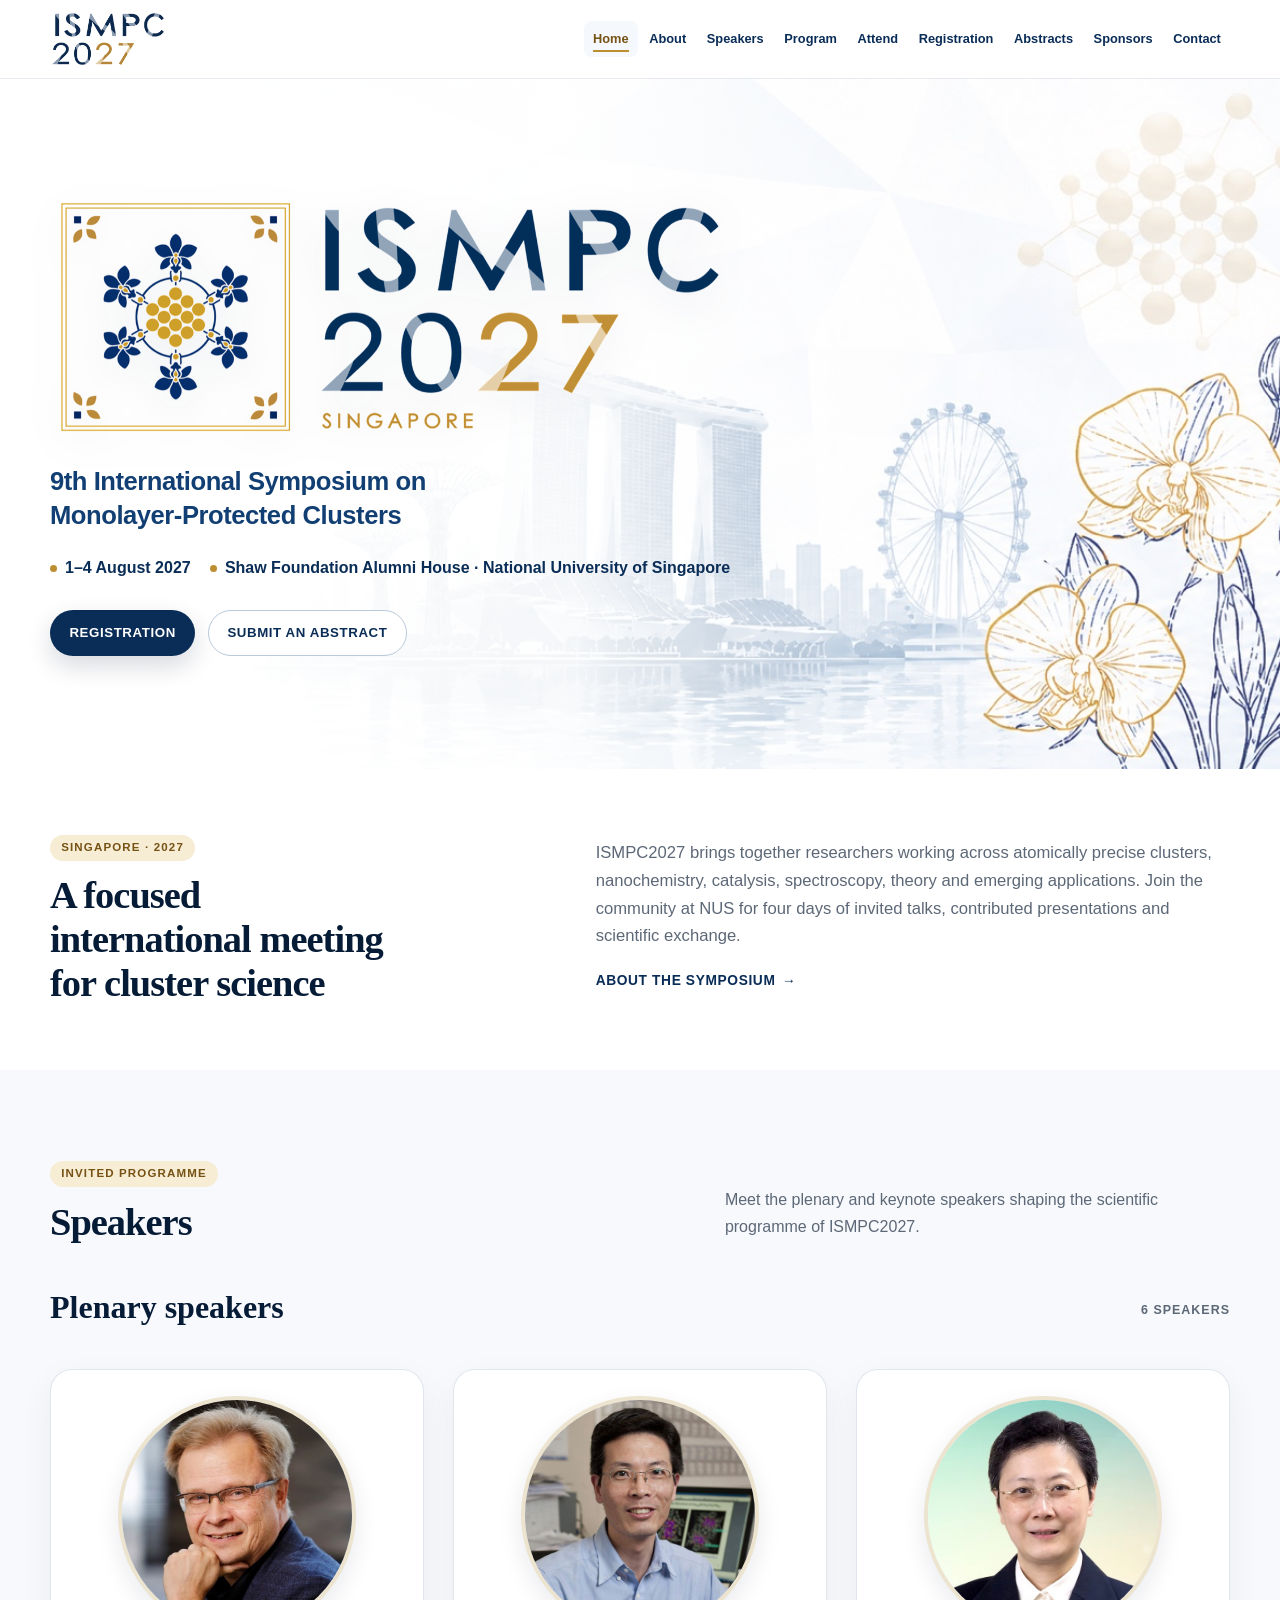
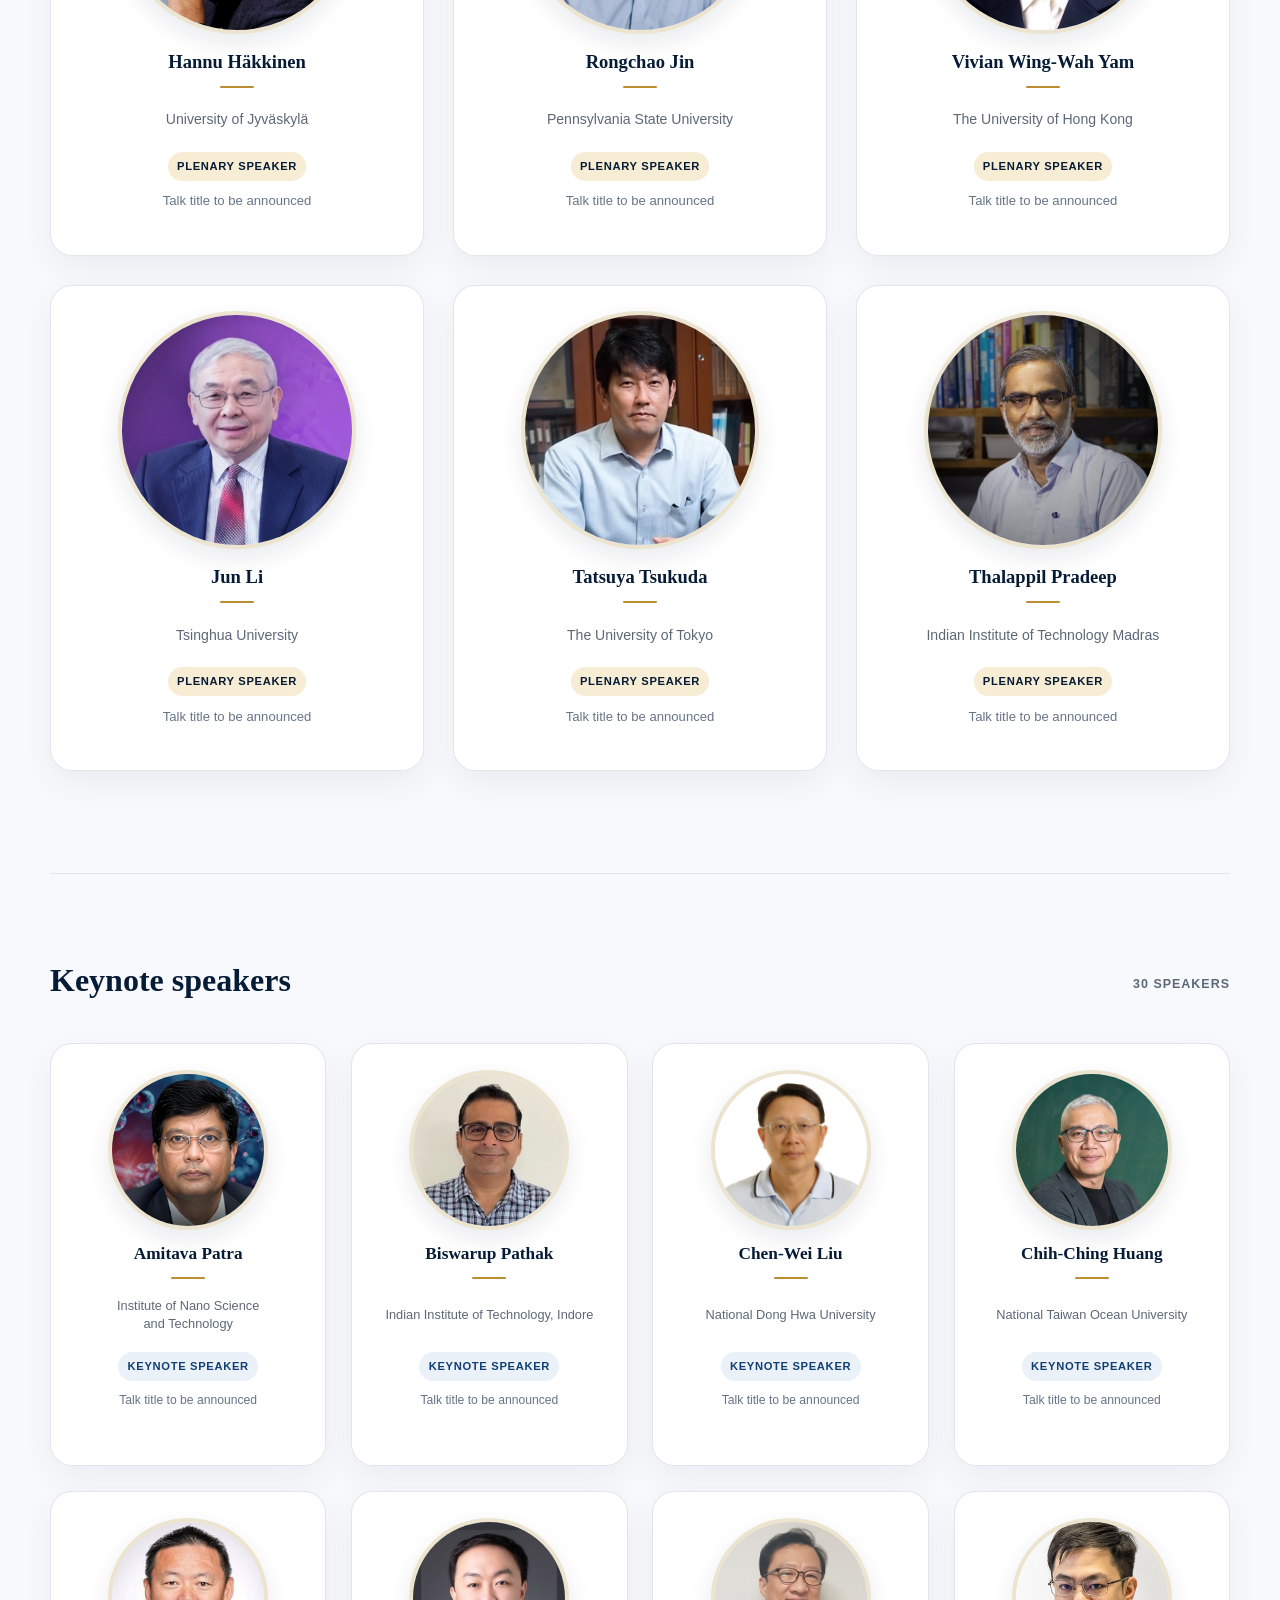
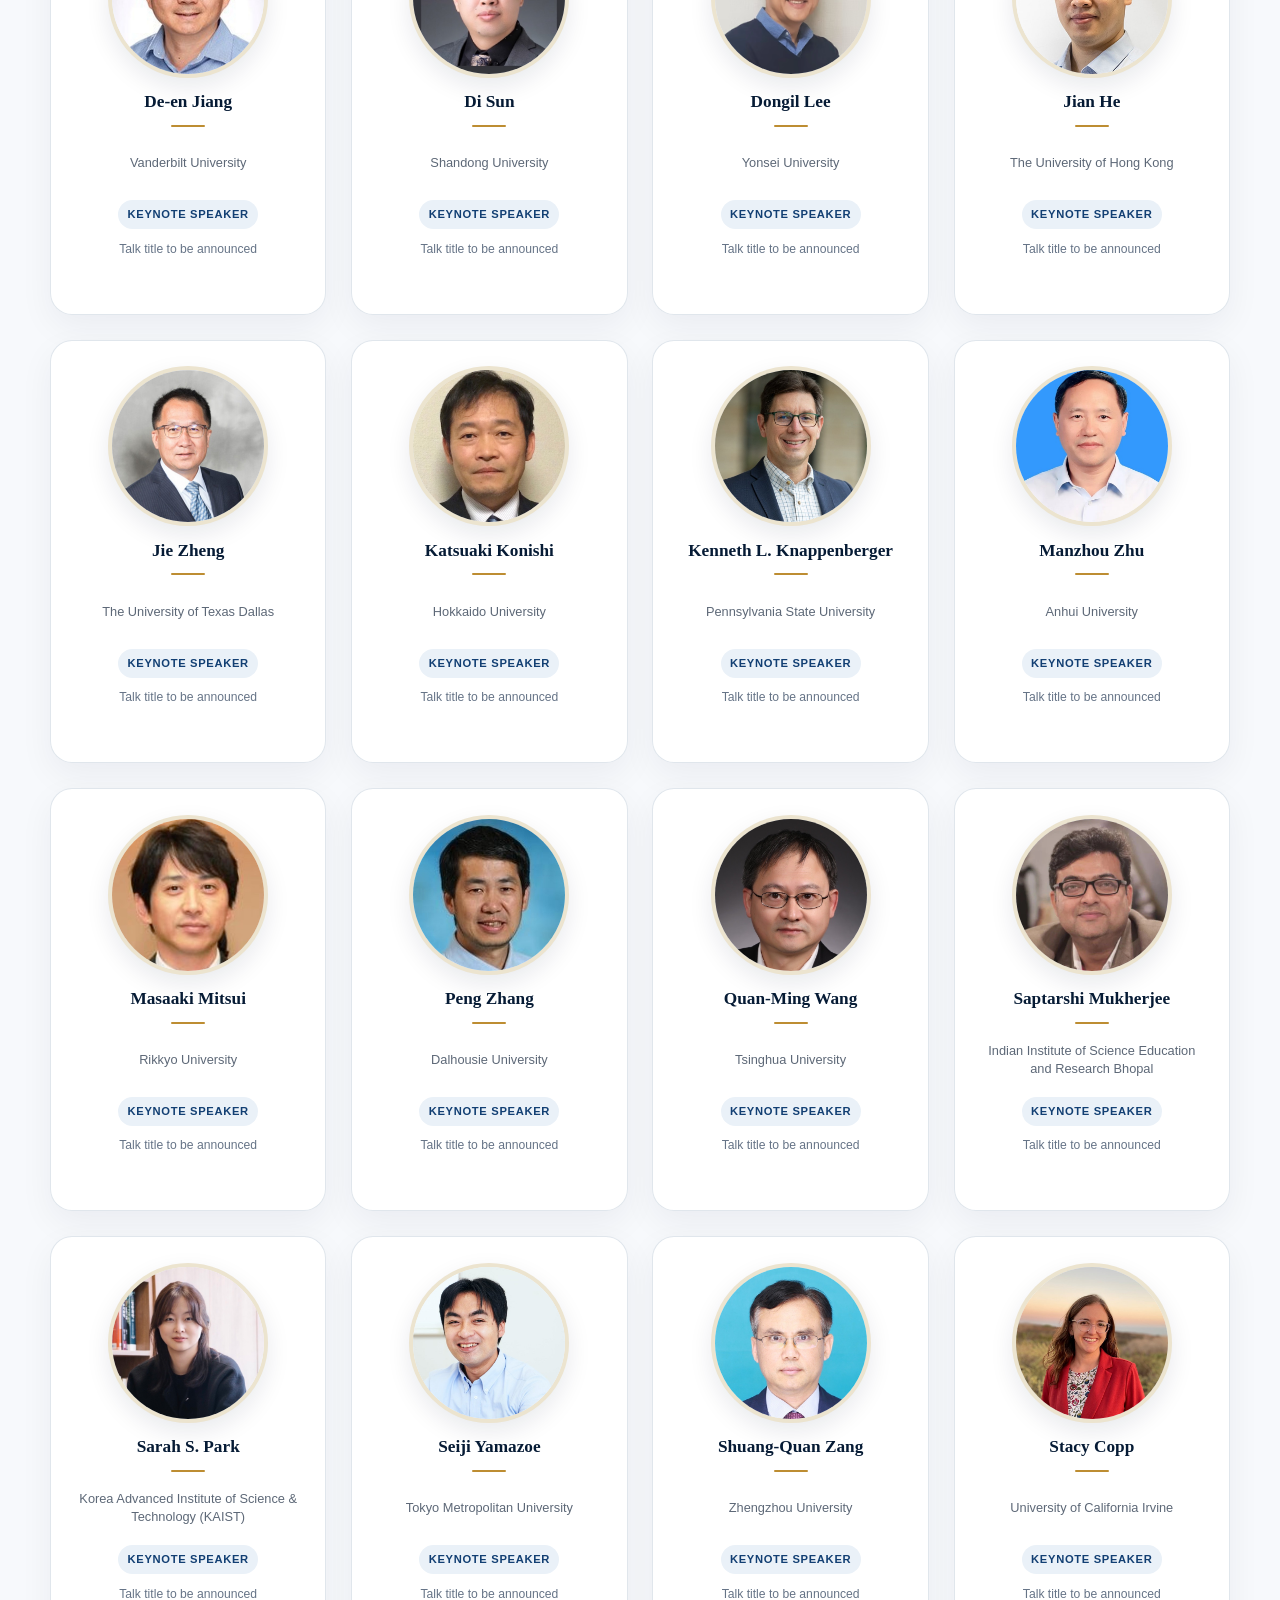
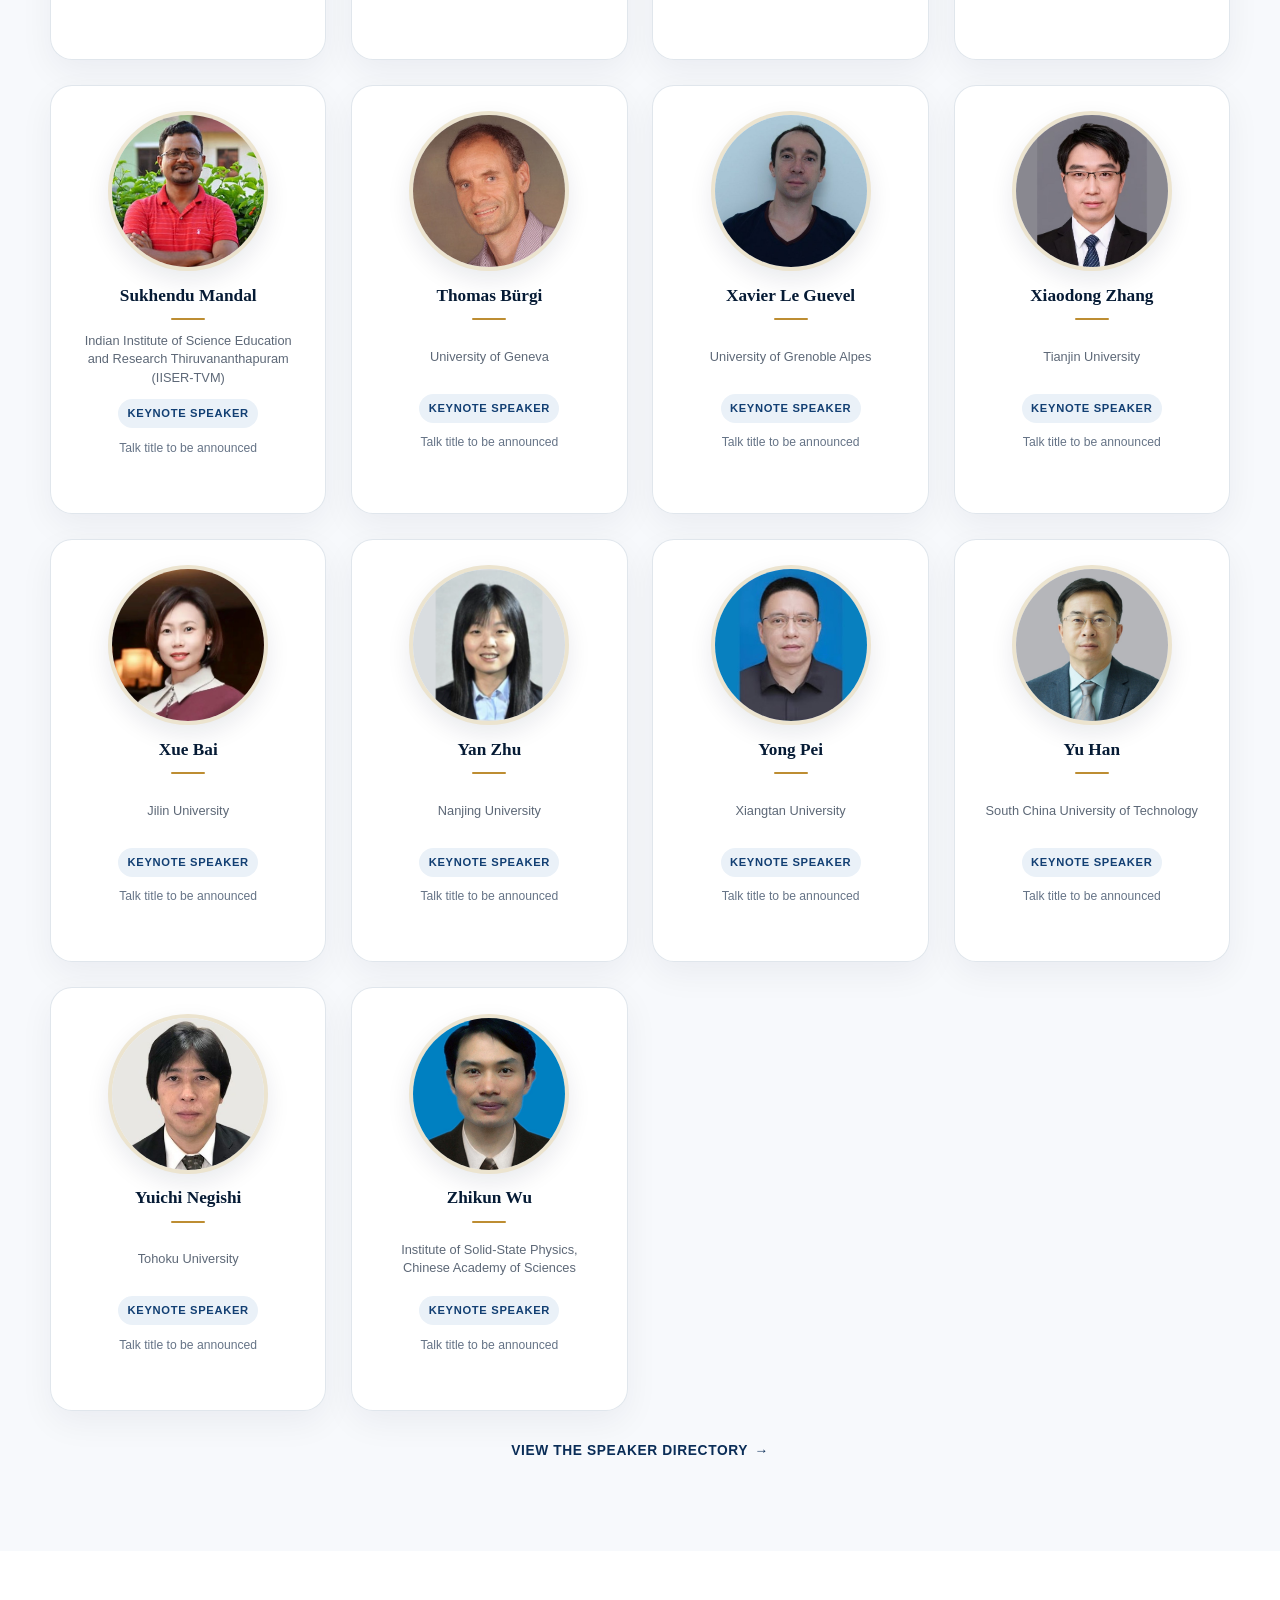
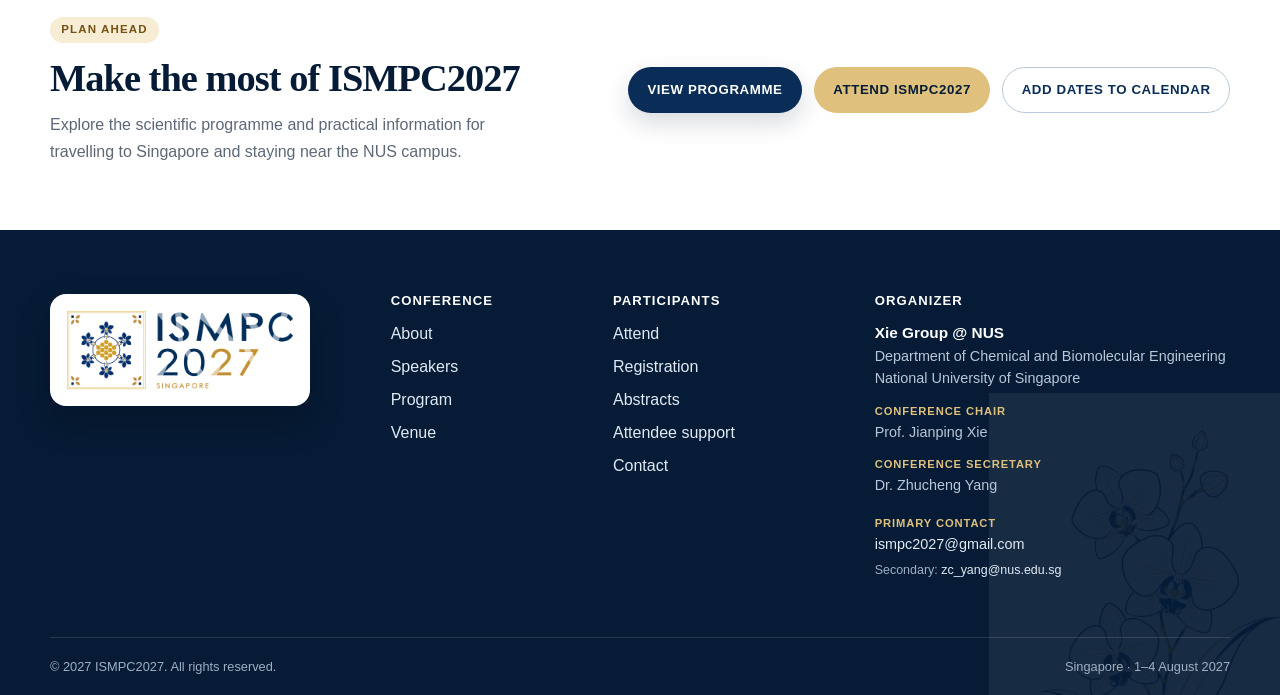
==== commit 16eb60c6: "1005-final" ====
--- a/index.html
+++ b/index.html
@@ -12,7 +12,7 @@
   <meta property="og:url" content="https://k2mount.github.io/ISMPC2027.github.io/">
   <meta property="og:image" content="https://k2mount.github.io/ISMPC2027.github.io/assets/optimized/hero-bg.jpg">
   <meta name="twitter:card" content="summary_large_image">
-  <link rel="icon" href="assets/optimized/section-mark.png" type="image/png"><link rel="stylesheet" href="css/style.css?v=20261005-portraits5">
+  <link rel="icon" href="assets/optimized/favicon.png?v=20261005-tile1" type="image/png"><link rel="stylesheet" href="css/style.css?v=20261005-system13">
   <script type="application/ld+json">
     {
       "@context": "https://schema.org",
@@ -37,8 +37,23 @@
       },
       "organizer": {
         "@type": "Organization",
-        "name": "Xie Research Group",
+        "name": "Xie Group @ NUS",
         "email": "ismpc2027@gmail.com",
+        "member": [
+          {
+            "@type": "Person",
+            "name": "Jianping Xie",
+            "honorificPrefix": "Prof.",
+            "jobTitle": "Conference Chair"
+          },
+          {
+            "@type": "Person",
+            "name": "Zhucheng Yang",
+            "honorificPrefix": "Dr.",
+            "jobTitle": "Conference Secretary",
+            "email": "zc_yang@nus.edu.sg"
+          }
+        ],
         "parentOrganization": {
           "@type": "Organization",
           "name": "Department of Chemical and Biomolecular Engineering, National University of Singapore"
@@ -73,7 +88,7 @@
   </header>
 
   <main id="main-content">
-    <section class="home-hero home-hero--logo" aria-labelledby="hero-title">
+    <section class="home-hero" aria-labelledby="hero-title">
       <div class="container home-hero__inner">
         <div class="home-hero__content">
           <h1 class="sr-only" id="hero-title">ISMPC2027</h1>
@@ -122,7 +137,7 @@
           <div class="plenary-grid" data-speaker-role="plenary" aria-busy="true"></div>
         </div>
 
-        <div class="speaker-group speaker-group--keynote" id="keynote-speakers">
+        <div class="speaker-group" id="keynote-speakers">
           <div class="speaker-group__heading">
             <h3>Keynote speakers</h3>
             <span>30 speakers</span>
@@ -156,16 +171,16 @@
   <footer class="site-footer">
     <div class="container footer-main">
       <div class="footer-brand-wrap">
-        <span class="footer-logo-panel footer-logo-panel--wide"><img class="footer-logo-image" src="assets/optimized/logo-footer.png" width="1200" height="442" alt="ISMPC2027 Singapore"></span>
+        <span class="footer-logo-panel"><img class="footer-logo-image" src="assets/optimized/logo-footer.png" width="1200" height="442" alt="ISMPC2027 Singapore"></span>
       </div>
       <div><h3>Conference</h3><ul><li><a href="about.html">About</a></li><li><a href="speakers.html">Speakers</a></li><li><a href="program.html">Program</a></li><li><a href="venue.html">Venue</a></li></ul></div>
       <div><h3>Participants</h3><ul><li><a href="travel.html">Attend</a></li><li><a href="registration.html">Registration</a></li><li><a href="abstract.html">Abstracts</a></li><li><a href="attendee.html">Attendee support</a></li><li><a href="contact.html">Contact</a></li></ul></div>
-      <div class="footer-organizer"><h3>Organizer</h3><p><strong>Xie Research Group</strong><br>Department of Chemical and Biomolecular Engineering<br>National University of Singapore</p><p><span class="footer-role">Conference chair</span><br>Prof. Jianping Xie</p><p class="footer-contact"><a href="mailto:ismpc2027@gmail.com">ismpc2027@gmail.com</a></p></div>
+      <div class="footer-organizer"><h3>Organizer</h3><p><strong>Xie Group @ NUS</strong><br>Department of Chemical and Biomolecular Engineering<br>National University of Singapore</p><p><span class="footer-role">Conference chair</span><br>Prof. Jianping Xie</p><p><span class="footer-role">Conference secretary</span><br>Dr. Zhucheng Yang</p><p class="footer-contact"><span class="footer-role">Primary contact</span><br><a href="mailto:ismpc2027@gmail.com">ismpc2027@gmail.com</a><br><span class="footer-secondary-contact">Secondary: <a href="mailto:zc_yang@nus.edu.sg">zc_yang@nus.edu.sg</a></span></p></div>
     </div>
     <div class="container footer-bottom"><span>&copy; 2027 ISMPC2027. All rights reserved.</span><span>Singapore · 1–4 August 2027</span></div>
   </footer>
 
   <script src="js/main.js"></script>
-  <script src="js/speakers.js?v=20261005-portraits5"></script>
+  <script src="js/speakers.js?v=20261005-system13"></script>
 </body>
 </html>
--- a/css/style.css
+++ b/css/style.css
@@ -25,6 +25,8 @@
   --section-space: clamp(4rem, 7vw, 6rem);
   --card-pad: clamp(1.25rem, 2.4vw, 1.75rem);
   --card-gap: clamp(1rem, 2vw, 1.5rem);
+  --content-gap: clamp(1.25rem, 2.4vw, 1.8rem);
+  --label-gap: 0.85rem;
   --transition: 180ms ease;
   --header-height: 78px;
 }
@@ -92,6 +94,7 @@
   color: var(--navy-950);
   font-family: Georgia, "Times New Roman", serif;
   line-height: 1.14;
+  text-wrap: balance;
 }
 
 h1 {
@@ -115,6 +118,10 @@
 ul:last-child,
 ol:last-child {
   margin-bottom: 0;
+}
+
+p {
+  text-wrap: pretty;
 }
 
 :focus-visible {
@@ -169,6 +176,11 @@
   padding-block: clamp(2.75rem, 5vw, 4rem);
 }
 
+.content-stack {
+  display: grid;
+  gap: var(--content-gap);
+}
+
 .section-with-ornament {
   overflow: hidden;
 }
@@ -184,11 +196,6 @@
 .ornament-network {
   top: -4rem;
   right: -5rem;
-}
-
-.ornament-orchid {
-  right: -3rem;
-  bottom: -8rem;
 }
 
 .section-with-ornament > .container {
@@ -236,9 +243,7 @@
   margin: 0;
 }
 
-.section-subtitle,
-.lead,
-.about-copy {
+.lead {
   max-width: 72ch;
   color: var(--muted);
   font-size: clamp(1.02rem, 1.25vw, 1.15rem);
@@ -316,11 +321,11 @@
   transform: none;
 }
 
-.eyebrow,
-.gold-pill-label {
+.eyebrow {
   display: inline-flex;
   align-items: center;
   width: fit-content;
+  margin: 0 0 var(--label-gap);
   padding: 0.38rem 0.7rem;
   color: var(--gold-600);
   background: var(--gold-100);
@@ -492,12 +497,6 @@
   border-radius: 50%;
 }
 
-.home-hero__note {
-  max-width: 58ch;
-  margin-top: 1.25rem;
-  color: var(--muted);
-}
-
 .home-hero__actions {
   display: flex;
   flex-wrap: wrap;
@@ -555,57 +554,13 @@
   max-width: none;
 }
 
-.section-heading--split h2,
-.section-heading--split .eyebrow {
+.section-heading--split h2 {
   margin-bottom: 0;
-}
-
-.section-heading--split .eyebrow {
-  margin-bottom: 0.8rem;
 }
 
 .section-heading--split > p {
   margin-bottom: 0.25rem;
   color: var(--muted);
-}
-
-.home-facts {
-  position: relative;
-  z-index: 2;
-  margin-top: -2rem;
-}
-
-.home-facts__grid {
-  display: grid;
-  grid-template-columns: repeat(3, minmax(0, 1fr));
-  overflow: hidden;
-  background: var(--white);
-  border: 1px solid var(--line);
-  border-radius: var(--radius-md);
-  box-shadow: var(--shadow-md);
-}
-
-.home-fact {
-  padding: 1.35rem 1.55rem;
-}
-
-.home-fact + .home-fact {
-  border-left: 1px solid var(--line);
-}
-
-.home-fact span {
-  display: block;
-  margin-bottom: 0.3rem;
-  color: var(--gold-600);
-  font-size: 0.72rem;
-  font-weight: 800;
-  letter-spacing: 0.1em;
-  text-transform: uppercase;
-}
-
-.home-fact strong {
-  color: var(--navy-950);
-  font-size: 1.05rem;
 }
 
 /* Page hero */
@@ -644,11 +599,6 @@
   margin-bottom: 0;
   color: var(--muted);
   font-size: clamp(1.05rem, 1.6vw, 1.24rem);
-}
-
-.page-hero-wordmark,
-.page-hero-logo-mark {
-  display: none;
 }
 
 .jump-nav {
@@ -708,17 +658,26 @@
   grid-template-columns: repeat(4, minmax(0, 1fr));
 }
 
+.grid > .card {
+  display: flex;
+  flex-direction: column;
+  min-height: 100%;
+}
+
+.grid > .card > .button-row:last-child {
+  margin-top: auto;
+  padding-top: 1.25rem;
+}
+
 .card,
 .info-card,
-.feature-card,
-.date-card,
 .route-card,
 .sponsor-tier,
 .notice,
 .sponsor-contact-panel,
 .venue-panel,
-.travel-card,
-.home-visitor-panel {
+.travel-card {
+  min-width: 0;
   padding: var(--card-pad);
   background: var(--surface);
   border: 1px solid var(--line);
@@ -726,81 +685,53 @@
   box-shadow: var(--shadow-sm);
 }
 
+.card > h2,
+.notice > h2,
+.sponsor-contact-panel > h2,
+.venue-panel > h2 {
+  font-size: clamp(1.45rem, 2.35vw, 2.05rem);
+}
+
+.card > h2,
+.card > h3,
+.info-card > h3,
+.route-card > h3,
+.sponsor-tier > h3,
+.notice > h2,
+.sponsor-contact-panel > h2,
+.venue-panel > h2,
+.venue-panel > h3,
+.travel-card__body > h3 {
+  margin-bottom: 0.75rem;
+}
+
 .card p,
 .info-card p,
-.feature-card p,
-.date-card p,
 .route-card p,
 .sponsor-tier p,
 .venue-panel p,
-.travel-card p,
-.home-visitor-panel p {
+.travel-card p {
   color: var(--muted);
 }
 
 .info-card,
-.feature-card,
-.date-card {
+.route-card {
+  display: flex;
+  flex-direction: column;
   min-height: 100%;
 }
 
-.feature-row {
-  display: grid;
-  grid-template-columns: repeat(3, minmax(0, 1fr));
-  gap: var(--card-gap);
-}
-
-.feature-icon,
-.date-card-icon {
-  width: 48px;
-  height: 48px;
-  margin-bottom: 1rem;
-  object-fit: contain;
-}
-
-.about-grid {
-  display: grid;
-  grid-template-columns: minmax(0, 0.9fr) minmax(0, 1.1fr);
-  align-items: start;
-  gap: clamp(2rem, 5vw, 4rem);
-}
-
-.dates-timeline {
-  display: grid;
-  grid-template-columns: repeat(3, minmax(0, 1fr));
-  gap: var(--card-gap);
-}
-
-.date-card-label {
-  margin-bottom: 0.45rem;
-  color: var(--gold-600);
-  font-size: 0.72rem;
-  font-weight: 800;
-  letter-spacing: 0.1em;
-  text-transform: uppercase;
-}
-
-.date-card-date {
-  color: var(--navy-950);
-  font-family: Georgia, "Times New Roman", serif;
-  font-size: 1.35rem;
-  font-weight: 700;
-}
-
-.date-card-desc {
-  margin-top: 0.45rem;
-  color: var(--muted);
-}
-
-.date-card.is-confirmed {
-  background: var(--navy-900);
-  border-color: var(--navy-900);
-}
-
-.date-card.is-confirmed .date-card-label,
-.date-card.is-confirmed .date-card-date,
-.date-card.is-confirmed .date-card-desc {
-  color: var(--white);
+.info-card > a:last-child,
+.route-card > a:last-child {
+  display: inline-flex;
+  align-self: flex-start;
+  margin-top: auto;
+  padding-top: 1rem;
+}
+
+.route-card > .button-row:last-child {
+  margin-top: auto;
+  padding-top: 1.25rem;
 }
 
 .topic-list {
@@ -845,14 +776,12 @@
 }
 
 /* Speakers */
-.featured-speaker-grid,
 .plenary-grid,
 .keynote-grid {
   display: grid;
   gap: clamp(1.15rem, 2.3vw, 1.8rem);
 }
 
-.featured-speaker-grid,
 .plenary-grid {
   grid-template-columns: repeat(3, minmax(0, 1fr));
 }
@@ -962,11 +891,14 @@
 .speaker-directory [data-speaker="amitava-patra"],
 .speaker-directory [data-speaker="biswarup-pathak"],
 .speaker-directory [data-speaker="quan-ming-wang"],
+.speaker-directory [data-speaker="di-sun"],
 .speaker-directory [data-speaker="yan-zhu"],
 .speaker-directory [data-speaker="yong-pei"],
+.speaker-directory [data-speaker="yu-han"],
 .speaker-directory [data-speaker="xavier-le-guevel"],
 .speaker-directory [data-speaker="xiaodong-zhang"],
 .speaker-directory [data-speaker="sarah-s-park"],
+.speaker-directory [data-speaker="saptarshi-mukherjee"],
 .speaker-directory [data-speaker="seiji-yamazoe"],
 .speaker-directory [data-speaker="shuang-quan-zang"],
 .speaker-directory [data-speaker="stacy-copp"] {
@@ -981,28 +913,21 @@
 .speaker-directory [data-speaker="amitava-patra"] .speaker-card__portrait,
 .speaker-directory [data-speaker="biswarup-pathak"] .speaker-card__portrait,
 .speaker-directory [data-speaker="quan-ming-wang"] .speaker-card__portrait,
+.speaker-directory [data-speaker="di-sun"] .speaker-card__portrait,
 .speaker-directory [data-speaker="yan-zhu"] .speaker-card__portrait,
 .speaker-directory [data-speaker="yong-pei"] .speaker-card__portrait,
+.speaker-directory [data-speaker="yu-han"] .speaker-card__portrait,
 .speaker-directory [data-speaker="xavier-le-guevel"] .speaker-card__portrait,
 .speaker-directory [data-speaker="xiaodong-zhang"] .speaker-card__portrait,
 .speaker-directory [data-speaker="sarah-s-park"] .speaker-card__portrait,
+.speaker-directory [data-speaker="saptarshi-mukherjee"] .speaker-card__portrait,
 .speaker-directory [data-speaker="seiji-yamazoe"] .speaker-card__portrait,
 .speaker-directory [data-speaker="shuang-quan-zang"] .speaker-card__portrait,
 .speaker-directory [data-speaker="stacy-copp"] .speaker-card__portrait {
   object-position: center;
 }
 
-.speaker-directory [data-speaker="jun-li"] {
-  --portrait-scale: 1.45;
-}
-
-.speaker-directory [data-speaker="tatsuya-tsukuda"] {
-  --portrait-scale: 1.32;
-}
-
-.speaker-directory [data-speaker="quan-ming-wang"],
-.speaker-directory [data-speaker="xiaodong-zhang"],
-.speaker-directory [data-speaker="sarah-s-park"] {
+.speaker-directory [data-speaker="xiaodong-zhang"] {
   --portrait-scale: 1.12;
 }
 
@@ -1012,10 +937,6 @@
 
 .speaker-directory [data-speaker="yong-pei"] {
   --portrait-scale: 1.18;
-}
-
-.speaker-directory [data-speaker="shuang-quan-zang"] {
-  --portrait-scale: 1.08;
 }
 
 .speaker-directory [data-speaker="stacy-copp"] {
@@ -1061,27 +982,17 @@
 }
 
 .speaker-directory [data-speaker="sukhendu-mandal"] {
-  --portrait-origin: 50% 25%;
-  --portrait-scale: 3.4;
-  --portrait-shift-y: 12%;
+  --portrait-origin: 50% 50%;
+  --portrait-scale: 1.45;
+  --portrait-shift-x: -4%;
+  --portrait-shift-y: 8%;
 }
 
 .speaker-directory [data-speaker="xue-bai"] {
-  --portrait-origin: 55% 30%;
-  --portrait-scale: 1.68;
-  --portrait-shift-y: 12%;
-}
-
-.speaker-directory [data-speaker="yu-han"] {
-  --portrait-origin: 50% 32%;
-  --portrait-scale: 1.32;
-  --portrait-shift-y: 7%;
-}
-
-.speaker-directory [data-speaker="saptarshi-mukherjee"] {
-  --portrait-origin: 50% 32%;
-  --portrait-scale: 1.22;
-  --portrait-shift-y: 4%;
+  --portrait-origin: 50% 50%;
+  --portrait-scale: 1.35;
+  --portrait-shift-x: -2%;
+  --portrait-shift-y: 8%;
 }
 
 .speaker-directory .keynote-grid .speaker-media {
@@ -1126,12 +1037,6 @@
 .tag--keynote {
   color: var(--navy-800);
   background: var(--blue-100);
-}
-
-.speaker-divider {
-  height: 1px;
-  margin-block: clamp(3.25rem, 7vw, 5.25rem);
-  background: var(--line);
 }
 
 .speaker-group + .speaker-group {
@@ -1232,6 +1137,10 @@
   box-shadow: var(--shadow-md);
 }
 
+.hotel-feature {
+  border: 2px solid var(--gold-300);
+}
+
 .venue-spotlight__content,
 .hotel-feature__content {
   padding: clamp(1.75rem, 4vw, 3.25rem);
@@ -1263,6 +1172,7 @@
   width: 100%;
   height: 100%;
   object-fit: cover;
+  object-position: center 58%;
 }
 
 .venue-spotlight__visual--photo figcaption {
@@ -1280,34 +1190,11 @@
   font-weight: 650;
 }
 
-.venue-monogram {
-  color: var(--white);
-  text-align: center;
-}
-
-.venue-monogram strong {
-  display: block;
-  font-family: Georgia, "Times New Roman", serif;
-  font-size: clamp(4rem, 10vw, 7.5rem);
-  letter-spacing: -0.05em;
-  line-height: 0.9;
-}
-
-.venue-monogram span {
-  display: block;
-  max-width: 26ch;
-  margin: 1.2rem auto 0;
-  color: #dbe7f4;
-  font-size: 0.82rem;
-  font-weight: 700;
-  letter-spacing: 0.08em;
-  text-transform: uppercase;
-}
-
 .hotel-feature__visual img {
   width: 100%;
   height: 100%;
   object-fit: cover;
+  object-position: left center;
 }
 
 .fact-list {
@@ -1319,8 +1206,7 @@
   list-style: none;
 }
 
-.fact-list li,
-.venue-fact {
+.fact-list li {
   display: grid;
   grid-template-columns: minmax(110px, 0.35fr) minmax(0, 0.65fr);
   gap: 1rem;
@@ -1328,76 +1214,14 @@
   border-bottom: 1px solid var(--line);
 }
 
-.fact-list span,
-.venue-fact-label {
+.fact-list span {
   color: var(--muted);
   font-size: 0.85rem;
   font-weight: 700;
 }
 
-.fact-list strong,
-.venue-fact-value {
+.fact-list strong {
   color: var(--navy-950);
-}
-
-.home-visitor-duo {
-  display: grid;
-  grid-template-columns: repeat(2, minmax(0, 1fr));
-  gap: var(--card-gap);
-}
-
-.home-visitor-panel {
-  display: flex;
-  flex-direction: column;
-}
-
-.home-visitor-panel .eyebrow {
-  margin-bottom: 0.9rem;
-}
-
-.link-list {
-  display: grid;
-  gap: 0.65rem;
-  margin: 1.25rem 0 0;
-  padding: 0;
-  list-style: none;
-}
-
-.link-list a {
-  display: flex;
-  align-items: center;
-  justify-content: space-between;
-  gap: 1rem;
-  padding: 0.8rem 0;
-  border-bottom: 1px solid var(--line);
-  font-weight: 700;
-  text-decoration: none;
-}
-
-.link-list a::after {
-  content: "→";
-  color: var(--gold-600);
-}
-
-.sponsor-callout {
-  display: flex;
-  align-items: center;
-  justify-content: space-between;
-  gap: 2rem;
-  padding: clamp(1.75rem, 4vw, 3rem);
-  background: var(--navy-900);
-  border-radius: var(--radius-lg);
-}
-
-.sponsor-callout h2,
-.sponsor-callout p {
-  color: var(--white);
-}
-
-.sponsor-callout p {
-  max-width: 68ch;
-  margin-bottom: 0;
-  color: #d7e2ef;
 }
 
 /* Timeline */
@@ -1517,6 +1341,9 @@
 }
 
 .travel-card {
+  display: flex;
+  flex-direction: column;
+  height: 100%;
   overflow: hidden;
   padding: 0;
 }
@@ -1534,12 +1361,16 @@
 }
 
 .travel-card__body {
+  display: flex;
+  flex: 1;
+  flex-direction: column;
   padding: var(--card-pad);
 }
 
-.hotel-feature {
-  margin-bottom: var(--card-gap);
-  border: 2px solid var(--gold-300);
+.travel-card__body > a:last-child {
+  align-self: flex-start;
+  margin-top: auto;
+  padding-top: 0.9rem;
 }
 
 .source-card {
@@ -1599,16 +1430,8 @@
   object-fit: cover;
 }
 
-.media-1x1 {
-  aspect-ratio: 1;
-}
-
 .media-4x3 {
   aspect-ratio: 4 / 3;
-}
-
-.media-round {
-  border-radius: 14px;
 }
 
 /* Footer */
@@ -1636,7 +1459,7 @@
   position: relative;
   z-index: 1;
   display: grid;
-  grid-template-columns: minmax(210px, 1.2fr) 0.7fr 0.8fr 1.2fr;
+  grid-template-columns: minmax(220px, 1.1fr) 0.65fr 0.8fr 1.35fr;
   gap: clamp(1.5rem, 4vw, 3.25rem);
   padding-bottom: 3rem;
 }
@@ -1644,15 +1467,16 @@
 .footer-logo-panel {
   display: inline-flex;
   width: min(260px, 100%);
+  padding: 0.75rem;
+  background: var(--white);
+  border: 1px solid rgba(255, 255, 255, 0.85);
+  border-radius: 16px;
+  box-shadow: 0 16px 35px rgba(0, 0, 0, 0.2);
 }
 
 .footer-logo-image {
   width: 100%;
   height: auto;
-}
-
-.footer-brand-text {
-  display: none;
 }
 
 .site-footer h3 {
@@ -1686,6 +1510,13 @@
 
 .site-footer .footer-contact {
   margin-top: 0.9rem;
+}
+
+.footer-secondary-contact {
+  display: inline-block;
+  margin-top: 0.35rem;
+  color: #9fb0c4;
+  font-size: 0.78rem;
 }
 
 .site-footer ul {
@@ -1822,15 +1653,9 @@
     flex-direction: column;
   }
 
-  .home-facts__grid,
-  .about-grid,
-  .feature-row,
-  .dates-timeline,
-  .featured-speaker-grid,
   .plenary-grid,
   .venue-spotlight,
   .hotel-feature,
-  .home-visitor-duo,
   .travel-overview,
   .hotel-grid,
   .experience-grid,
@@ -1839,17 +1664,6 @@
     grid-template-columns: repeat(2, minmax(0, 1fr));
   }
 
-  .home-facts__grid {
-    overflow: visible;
-  }
-
-  .home-fact:nth-child(3) {
-    grid-column: 1 / -1;
-    border-top: 1px solid var(--line);
-    border-left: 0;
-  }
-
-  .about-grid,
   .venue-spotlight,
   .hotel-feature,
   .travel-overview {
@@ -1870,10 +1684,6 @@
     min-height: 300px;
   }
 
-  .sponsor-callout {
-    align-items: flex-start;
-    flex-direction: column;
-  }
 }
 
 @media (max-width: 620px) {
@@ -1917,19 +1727,10 @@
     width: 100%;
   }
 
-  .home-facts {
-    margin-top: -1rem;
-  }
-
-  .home-facts__grid,
-  .feature-row,
-  .dates-timeline,
-  .featured-speaker-grid,
   .plenary-grid,
   .grid-2,
   .grid-3,
   .grid-4,
-  .home-visitor-duo,
   .route-grid,
   .hotel-grid,
   .experience-grid,
@@ -1969,16 +1770,6 @@
     width: 100%;
   }
 
-  .home-fact:nth-child(3) {
-    grid-column: auto;
-  }
-
-  .home-fact + .home-fact,
-  .home-fact:nth-child(3) {
-    border-top: 1px solid var(--line);
-    border-left: 0;
-  }
-
   .topic-list {
     grid-template-columns: 1fr;
   }
@@ -1992,8 +1783,7 @@
     height: 30px;
   }
 
-  .fact-list li,
-  .venue-fact {
+  .fact-list li {
     grid-template-columns: 1fr;
     gap: 0.2rem;
   }
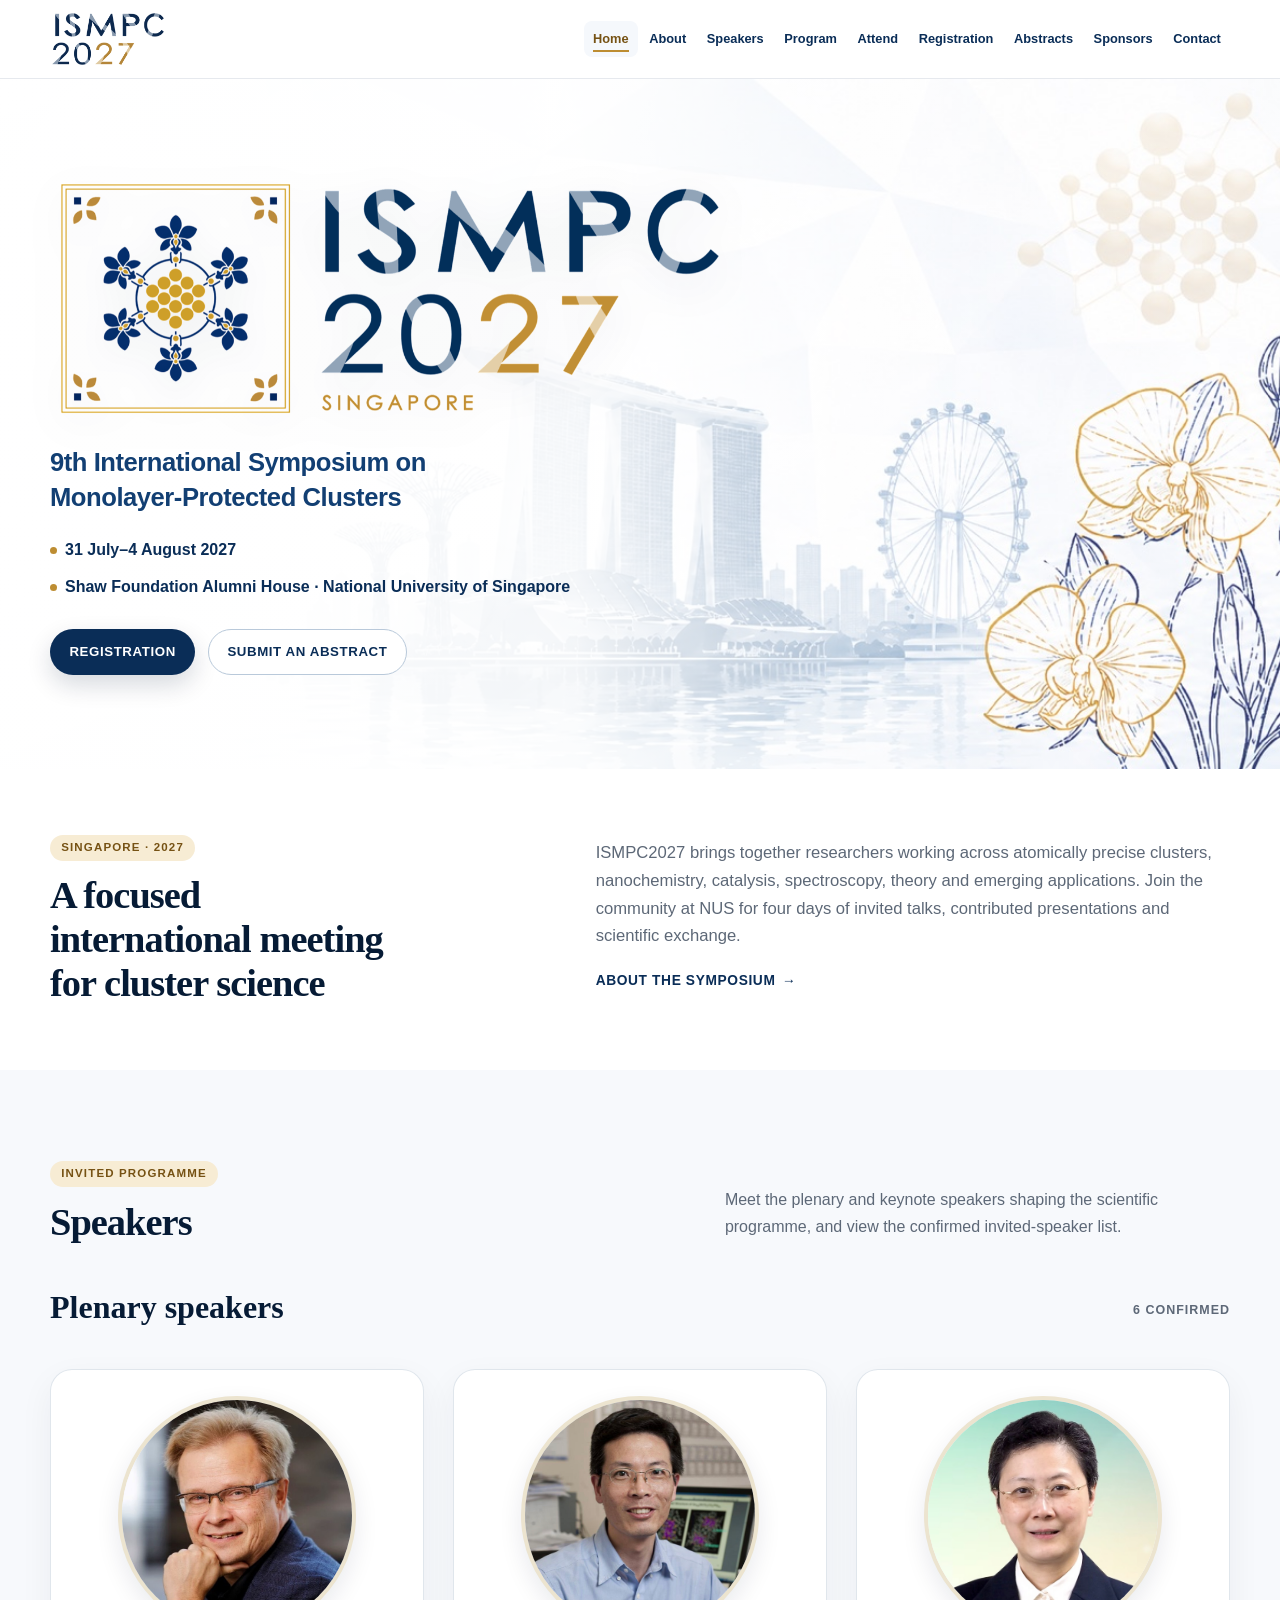
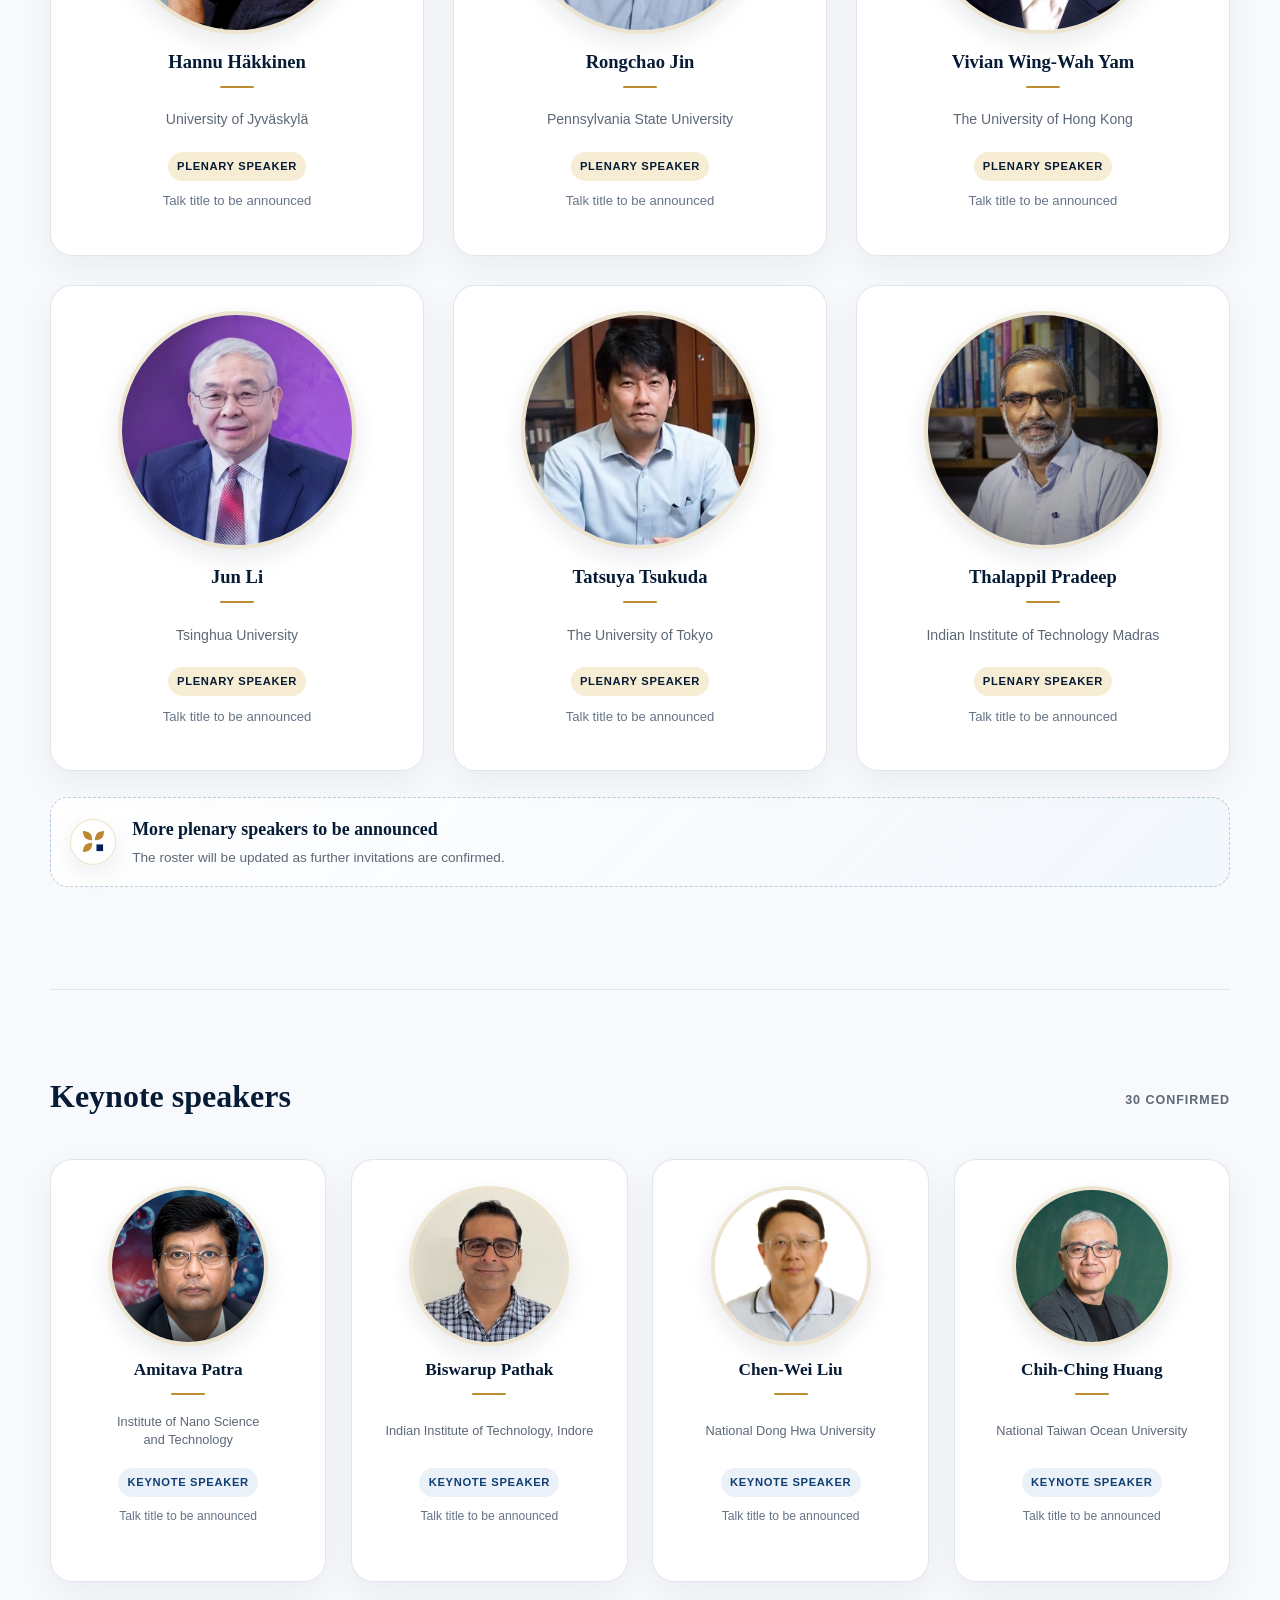
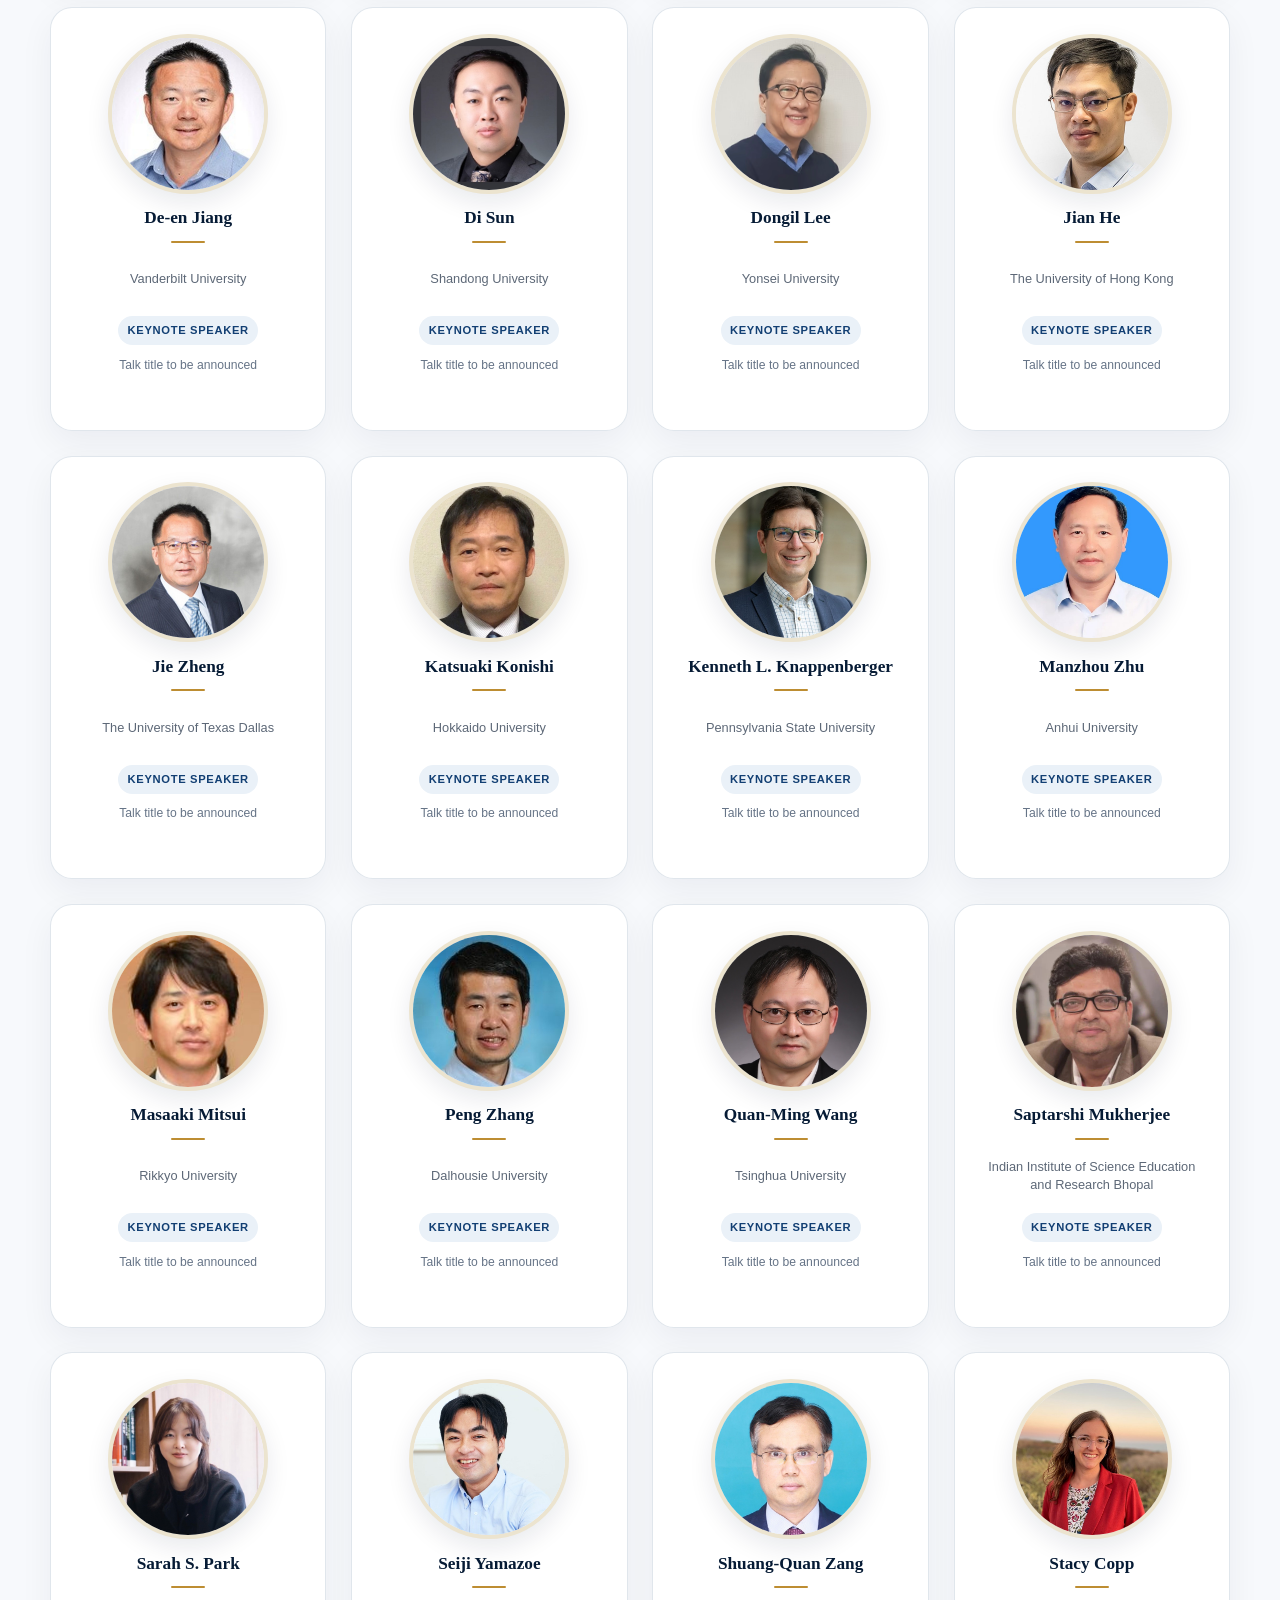
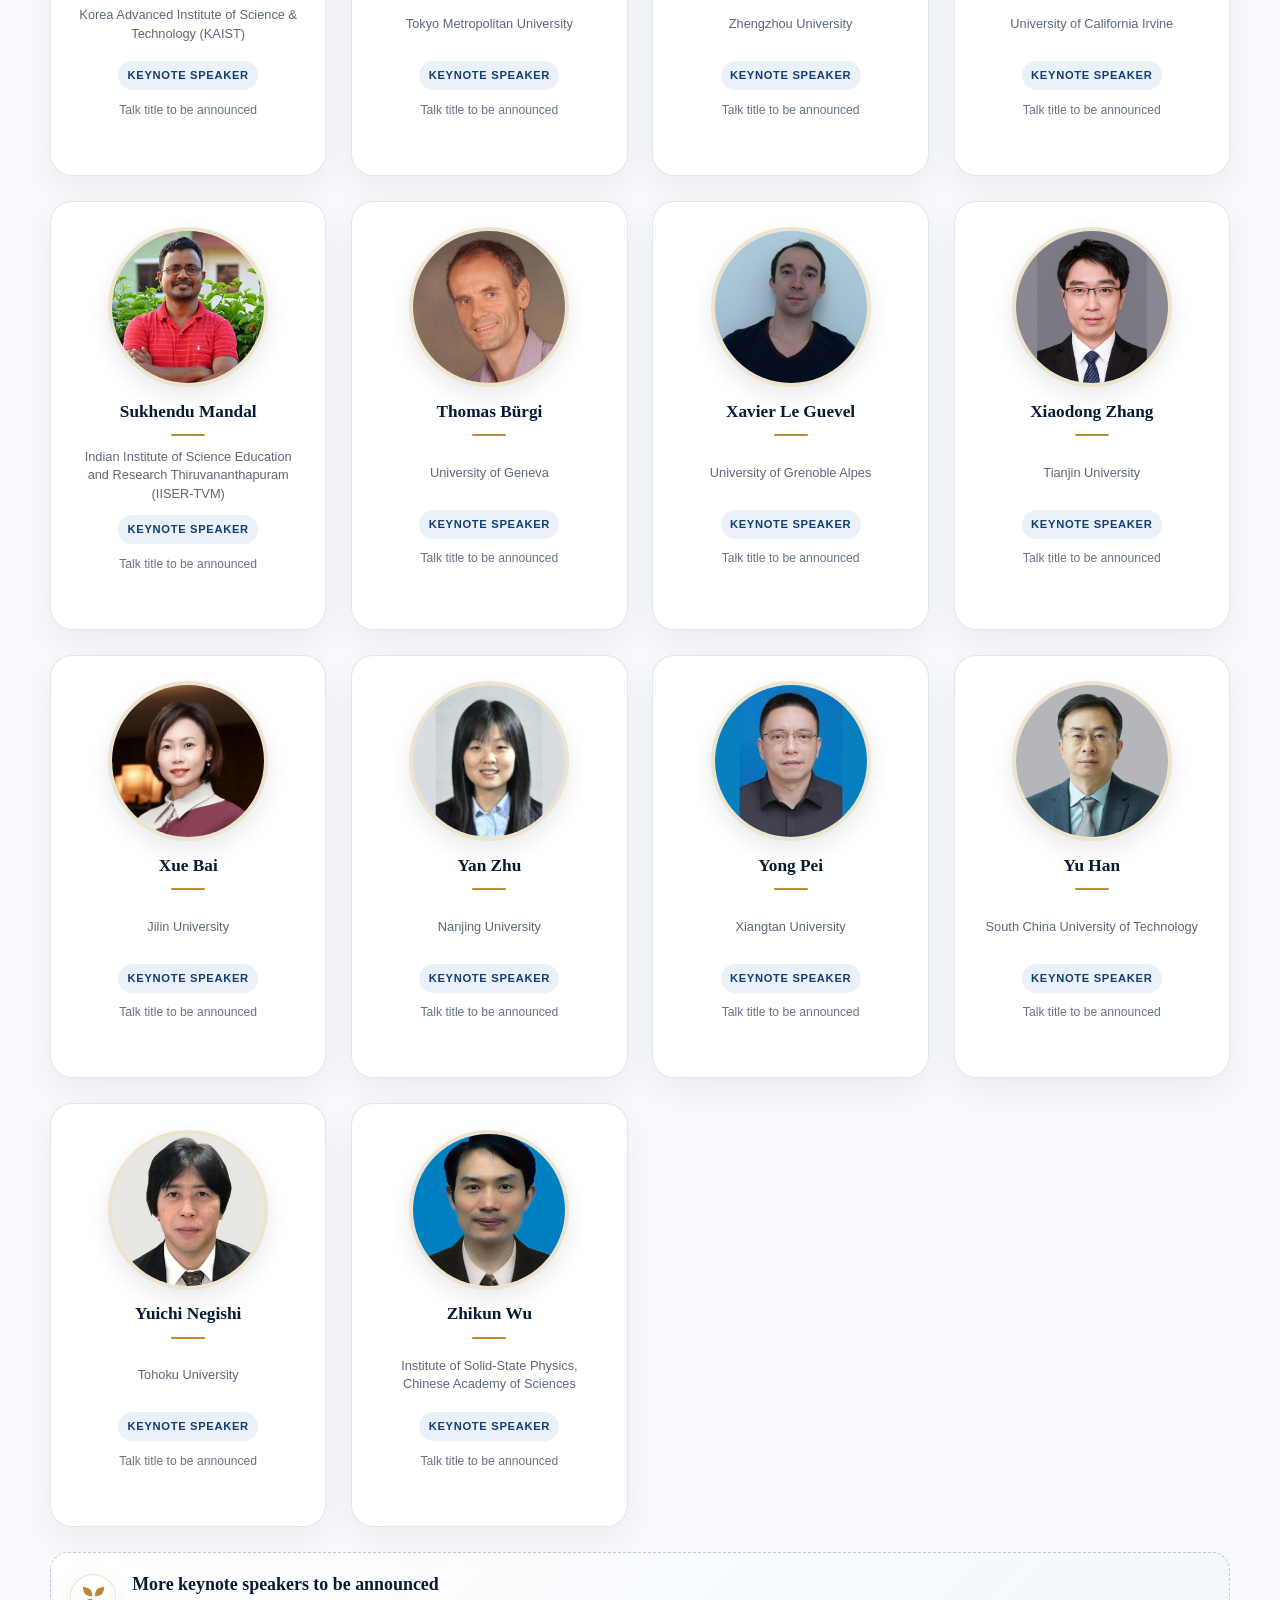
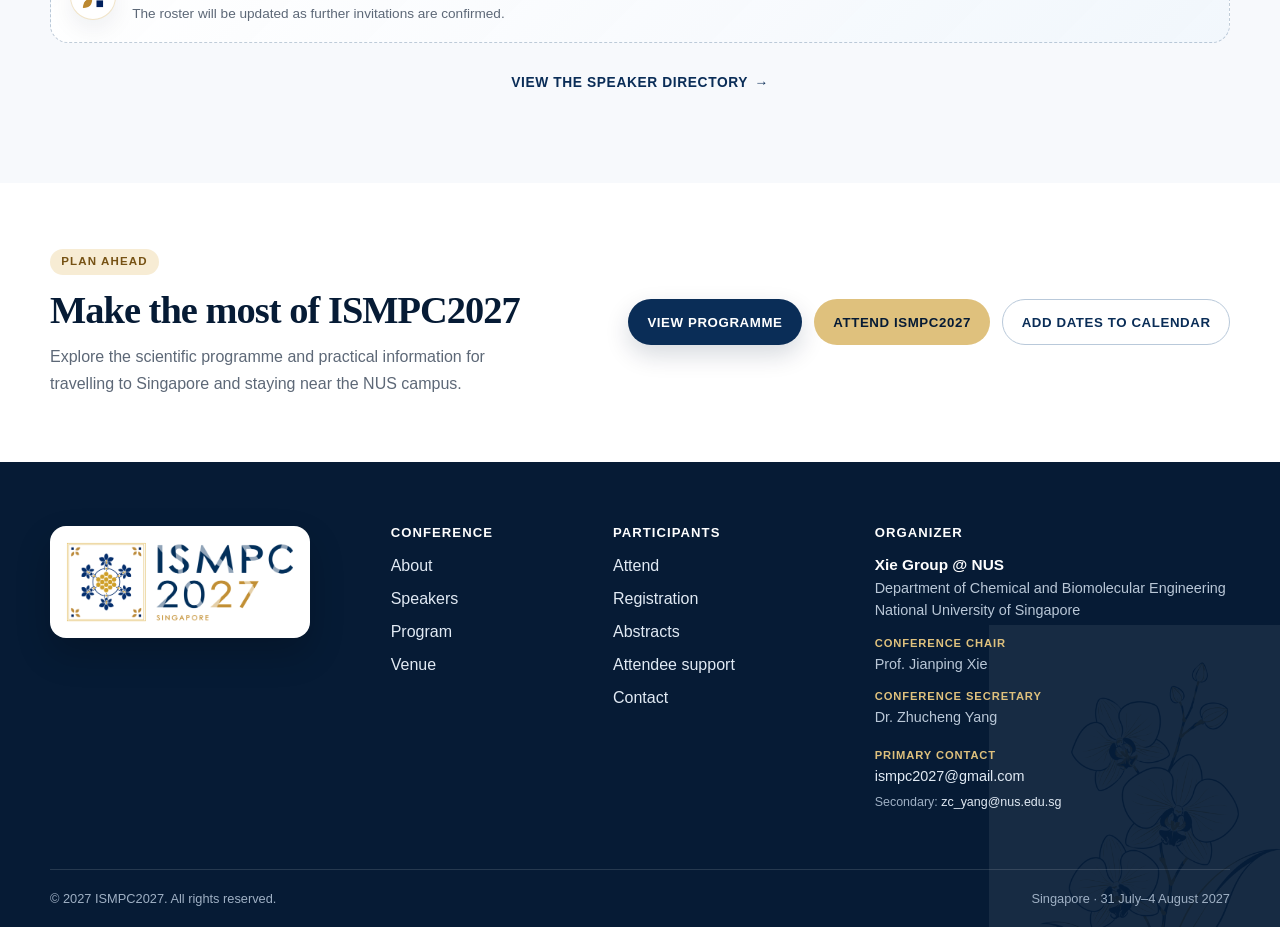
==== commit 8fb1fba9: "1008" ====
--- a/index.html
+++ b/index.html
@@ -3,22 +3,22 @@
 <head>
   <meta charset="utf-8">
   <meta name="viewport" content="width=device-width, initial-scale=1">
-  <meta name="description" content="ISMPC2027 — the 9th International Symposium on Monolayer-Protected Clusters, 1–4 August 2027 at the National University of Singapore.">
+  <meta name="description" content="ISMPC2027 — the 9th International Symposium on Monolayer-Protected Clusters, 31 July–4 August 2027 at the National University of Singapore.">
   <title>ISMPC2027 | Singapore</title>
   <link rel="canonical" href="https://k2mount.github.io/ISMPC2027.github.io/">
   <meta property="og:type" content="website">
   <meta property="og:title" content="ISMPC2027 | Singapore">
-  <meta property="og:description" content="The 9th International Symposium on Monolayer-Protected Clusters, 1–4 August 2027 at NUS in Singapore.">
+  <meta property="og:description" content="The 9th International Symposium on Monolayer-Protected Clusters, 31 July–4 August 2027 at NUS in Singapore.">
   <meta property="og:url" content="https://k2mount.github.io/ISMPC2027.github.io/">
   <meta property="og:image" content="https://k2mount.github.io/ISMPC2027.github.io/assets/optimized/hero-bg.jpg">
   <meta name="twitter:card" content="summary_large_image">
-  <link rel="icon" href="assets/optimized/favicon.png?v=20261005-tile1" type="image/png"><link rel="stylesheet" href="css/style.css?v=20261005-system13">
+  <link rel="icon" href="assets/optimized/favicon.png?v=20261005-tile1" type="image/png"><link rel="stylesheet" href="css/style.css?v=20261008-roster1">
   <script type="application/ld+json">
     {
       "@context": "https://schema.org",
       "@type": "Event",
       "name": "9th International Symposium on Monolayer-Protected Clusters (ISMPC2027)",
-      "startDate": "2027-08-01",
+      "startDate": "2027-07-31",
       "endDate": "2027-08-04",
       "eventStatus": "https://schema.org/EventScheduled",
       "eventAttendanceMode": "https://schema.org/OfflineEventAttendanceMode",
@@ -95,7 +95,7 @@
           <img class="home-hero__logo" src="assets/optimized/logo-footer.png" width="1200" height="442" alt="ISMPC2027 Singapore">
           <p class="home-hero__edition">9th International Symposium on Monolayer‑Protected Clusters</p>
           <ul class="home-hero__meta" aria-label="Conference details">
-            <li>1–4 August 2027</li>
+            <li>31 July–4 August 2027</li>
             <li>Shaw Foundation Alumni House · National University of Singapore</li>
           </ul>
           <div class="home-hero__actions">
@@ -126,23 +126,31 @@
             <p class="eyebrow">Invited programme</p>
             <h2 id="speakers-title">Speakers</h2>
           </div>
-          <p>Meet the plenary and keynote speakers shaping the scientific programme of ISMPC2027.</p>
+          <p>Meet the plenary and keynote speakers shaping the scientific programme, and view the confirmed invited-speaker list.</p>
         </div>
 
         <div class="speaker-group" id="plenary-speakers">
           <div class="speaker-group__heading">
             <h3>Plenary speakers</h3>
-            <span>6 speakers</span>
+            <span data-speaker-count="plenary">6 confirmed</span>
           </div>
           <div class="plenary-grid" data-speaker-role="plenary" aria-busy="true"></div>
+          <aside class="speaker-more" aria-label="More plenary speakers will be announced">
+            <span class="speaker-more__mark" aria-hidden="true"><img src="assets/optimized/section-mark.png" width="96" height="96" alt=""></span>
+            <div><strong>More plenary speakers to be announced</strong><p>The roster will be updated as further invitations are confirmed.</p></div>
+          </aside>
         </div>
 
         <div class="speaker-group" id="keynote-speakers">
           <div class="speaker-group__heading">
             <h3>Keynote speakers</h3>
-            <span>30 speakers</span>
+            <span data-speaker-count="keynote">30 confirmed</span>
           </div>
           <div class="keynote-grid" data-speaker-role="keynote" aria-busy="true"></div>
+          <aside class="speaker-more" aria-label="More keynote speakers will be announced">
+            <span class="speaker-more__mark" aria-hidden="true"><img src="assets/optimized/section-mark.png" width="96" height="96" alt=""></span>
+            <div><strong>More keynote speakers to be announced</strong><p>The roster will be updated as further invitations are confirmed.</p></div>
+          </aside>
         </div>
 
         <div class="section-action">
@@ -177,10 +185,10 @@
       <div><h3>Participants</h3><ul><li><a href="travel.html">Attend</a></li><li><a href="registration.html">Registration</a></li><li><a href="abstract.html">Abstracts</a></li><li><a href="attendee.html">Attendee support</a></li><li><a href="contact.html">Contact</a></li></ul></div>
       <div class="footer-organizer"><h3>Organizer</h3><p><strong>Xie Group @ NUS</strong><br>Department of Chemical and Biomolecular Engineering<br>National University of Singapore</p><p><span class="footer-role">Conference chair</span><br>Prof. Jianping Xie</p><p><span class="footer-role">Conference secretary</span><br>Dr. Zhucheng Yang</p><p class="footer-contact"><span class="footer-role">Primary contact</span><br><a href="mailto:ismpc2027@gmail.com">ismpc2027@gmail.com</a><br><span class="footer-secondary-contact">Secondary: <a href="mailto:zc_yang@nus.edu.sg">zc_yang@nus.edu.sg</a></span></p></div>
     </div>
-    <div class="container footer-bottom"><span>&copy; 2027 ISMPC2027. All rights reserved.</span><span>Singapore · 1–4 August 2027</span></div>
+    <div class="container footer-bottom"><span>&copy; 2027 ISMPC2027. All rights reserved.</span><span>Singapore · 31 July–4 August 2027</span></div>
   </footer>
 
   <script src="js/main.js"></script>
-  <script src="js/speakers.js?v=20261005-system13"></script>
+  <script src="js/speakers.js?v=20261008-roster1"></script>
 </body>
 </html>
--- a/css/style.css
+++ b/css/style.css
@@ -563,6 +563,12 @@
   color: var(--muted);
 }
 
+.section-heading__title {
+  display: flex;
+  align-items: center;
+  gap: 0.8rem;
+}
+
 /* Page hero */
 .page-hero {
   position: relative;
@@ -1085,6 +1091,95 @@
   min-height: 220px;
 }
 
+.speaker-more {
+  display: grid;
+  grid-template-columns: auto minmax(0, 1fr);
+  align-items: center;
+  gap: 1rem;
+  margin-top: clamp(1rem, 2.4vw, 1.6rem);
+  padding: 1rem 1.2rem;
+  background: linear-gradient(135deg, rgba(255, 255, 255, 0.92), rgba(241, 246, 252, 0.88));
+  border: 1px dashed rgba(19, 62, 108, 0.26);
+  border-radius: var(--radius-md);
+}
+
+.speaker-more__mark {
+  display: grid;
+  width: 46px;
+  height: 46px;
+  background: var(--white);
+  border: 1px solid rgba(197, 143, 25, 0.24);
+  border-radius: 50%;
+  box-shadow: var(--shadow-sm);
+  place-items: center;
+}
+
+.speaker-more__mark img {
+  width: 25px;
+  height: 25px;
+}
+
+.speaker-more strong {
+  display: block;
+  color: var(--navy-950);
+  font-family: Georgia, "Times New Roman", serif;
+  font-size: clamp(1.02rem, 1.4vw, 1.18rem);
+}
+
+.speaker-more p {
+  margin: 0.22rem 0 0;
+  color: var(--muted);
+  font-size: 0.85rem;
+}
+
+.speaker-group__intro {
+  max-width: 72ch;
+  margin: -1.45rem 0 clamp(1.6rem, 3vw, 2.25rem);
+  color: var(--muted);
+}
+
+.invited-speaker-grid {
+  display: grid;
+  grid-template-columns: repeat(4, minmax(0, 1fr));
+  gap: clamp(0.8rem, 1.6vw, 1.15rem);
+}
+
+.invited-speaker-item {
+  position: relative;
+  min-width: 0;
+  min-height: 118px;
+  padding: 1.15rem 1.15rem 1.1rem 1.35rem;
+  overflow: hidden;
+  background: rgba(255, 255, 255, 0.9);
+  border: 1px solid rgba(19, 62, 108, 0.12);
+  border-radius: var(--radius-sm);
+  box-shadow: 0 8px 24px rgba(6, 27, 53, 0.045);
+}
+
+.invited-speaker-item::before {
+  position: absolute;
+  top: 1.15rem;
+  bottom: 1.15rem;
+  left: 0;
+  width: 4px;
+  background: linear-gradient(var(--gold-400), var(--gold-600));
+  border-radius: 0 999px 999px 0;
+  content: "";
+}
+
+.invited-speaker-item h3 {
+  margin-bottom: 0.5rem;
+  font-size: clamp(1rem, 1.35vw, 1.14rem);
+  line-height: 1.25;
+}
+
+.invited-speaker-item p {
+  margin: 0;
+  color: var(--muted);
+  font-size: 0.8rem;
+  line-height: 1.45;
+}
+
 .speaker-load-note,
 .render-note {
   grid-column: 1 / -1;
@@ -1261,6 +1356,32 @@
   font-size: 0.86rem;
 }
 
+.meeting-item[href] {
+  color: inherit;
+  text-decoration: none;
+  transition: color 180ms ease, border-color 180ms ease, background-color 180ms ease;
+}
+
+.meeting-item[href] strong::after {
+  margin-left: 0.28rem;
+  color: var(--gold-600);
+  font-family: Arial, sans-serif;
+  font-size: 0.72em;
+  content: "↗";
+}
+
+.meeting-item[href]:hover,
+.meeting-item[href]:focus-visible {
+  color: var(--gold-700);
+  background: linear-gradient(to bottom, rgba(201, 153, 53, 0.08), transparent 70%);
+  border-top-color: var(--gold-500);
+}
+
+.meeting-item[href]:focus-visible {
+  outline: 2px solid var(--gold-500);
+  outline-offset: 3px;
+}
+
 /* Travel */
 .travel-overview {
   display: grid;
@@ -1310,6 +1431,7 @@
 .route-grid,
 .hotel-grid,
 .experience-grid,
+.social-event-grid,
 .source-grid {
   display: grid;
   gap: var(--card-gap);
@@ -1322,6 +1444,10 @@
 .hotel-grid,
 .experience-grid {
   grid-template-columns: repeat(3, minmax(0, 1fr));
+}
+
+.social-event-grid {
+  grid-template-columns: repeat(2, minmax(0, 1fr));
 }
 
 .source-grid {
@@ -1659,6 +1785,7 @@
   .travel-overview,
   .hotel-grid,
   .experience-grid,
+  .social-event-grid,
   .sponsor-page-grid,
   .footer-main {
     grid-template-columns: repeat(2, minmax(0, 1fr));
@@ -1672,6 +1799,10 @@
 
   .keynote-grid {
     grid-template-columns: repeat(3, minmax(0, 1fr));
+  }
+
+  .invited-speaker-grid {
+    grid-template-columns: repeat(2, minmax(0, 1fr));
   }
 
   .grid-3,
@@ -1765,6 +1896,28 @@
     align-items: flex-start;
   }
 
+  .speaker-more {
+    grid-template-columns: 1fr;
+  }
+
+  .speaker-more__mark {
+    width: 40px;
+    height: 40px;
+  }
+
+  .speaker-group__intro {
+    margin-top: -1rem;
+  }
+
+  .invited-speaker-grid,
+  .social-event-grid {
+    grid-template-columns: 1fr;
+  }
+
+  .invited-speaker-item {
+    min-height: 0;
+  }
+
   .participation-strip__actions,
   .participation-strip__actions .btn {
     width: 100%;
